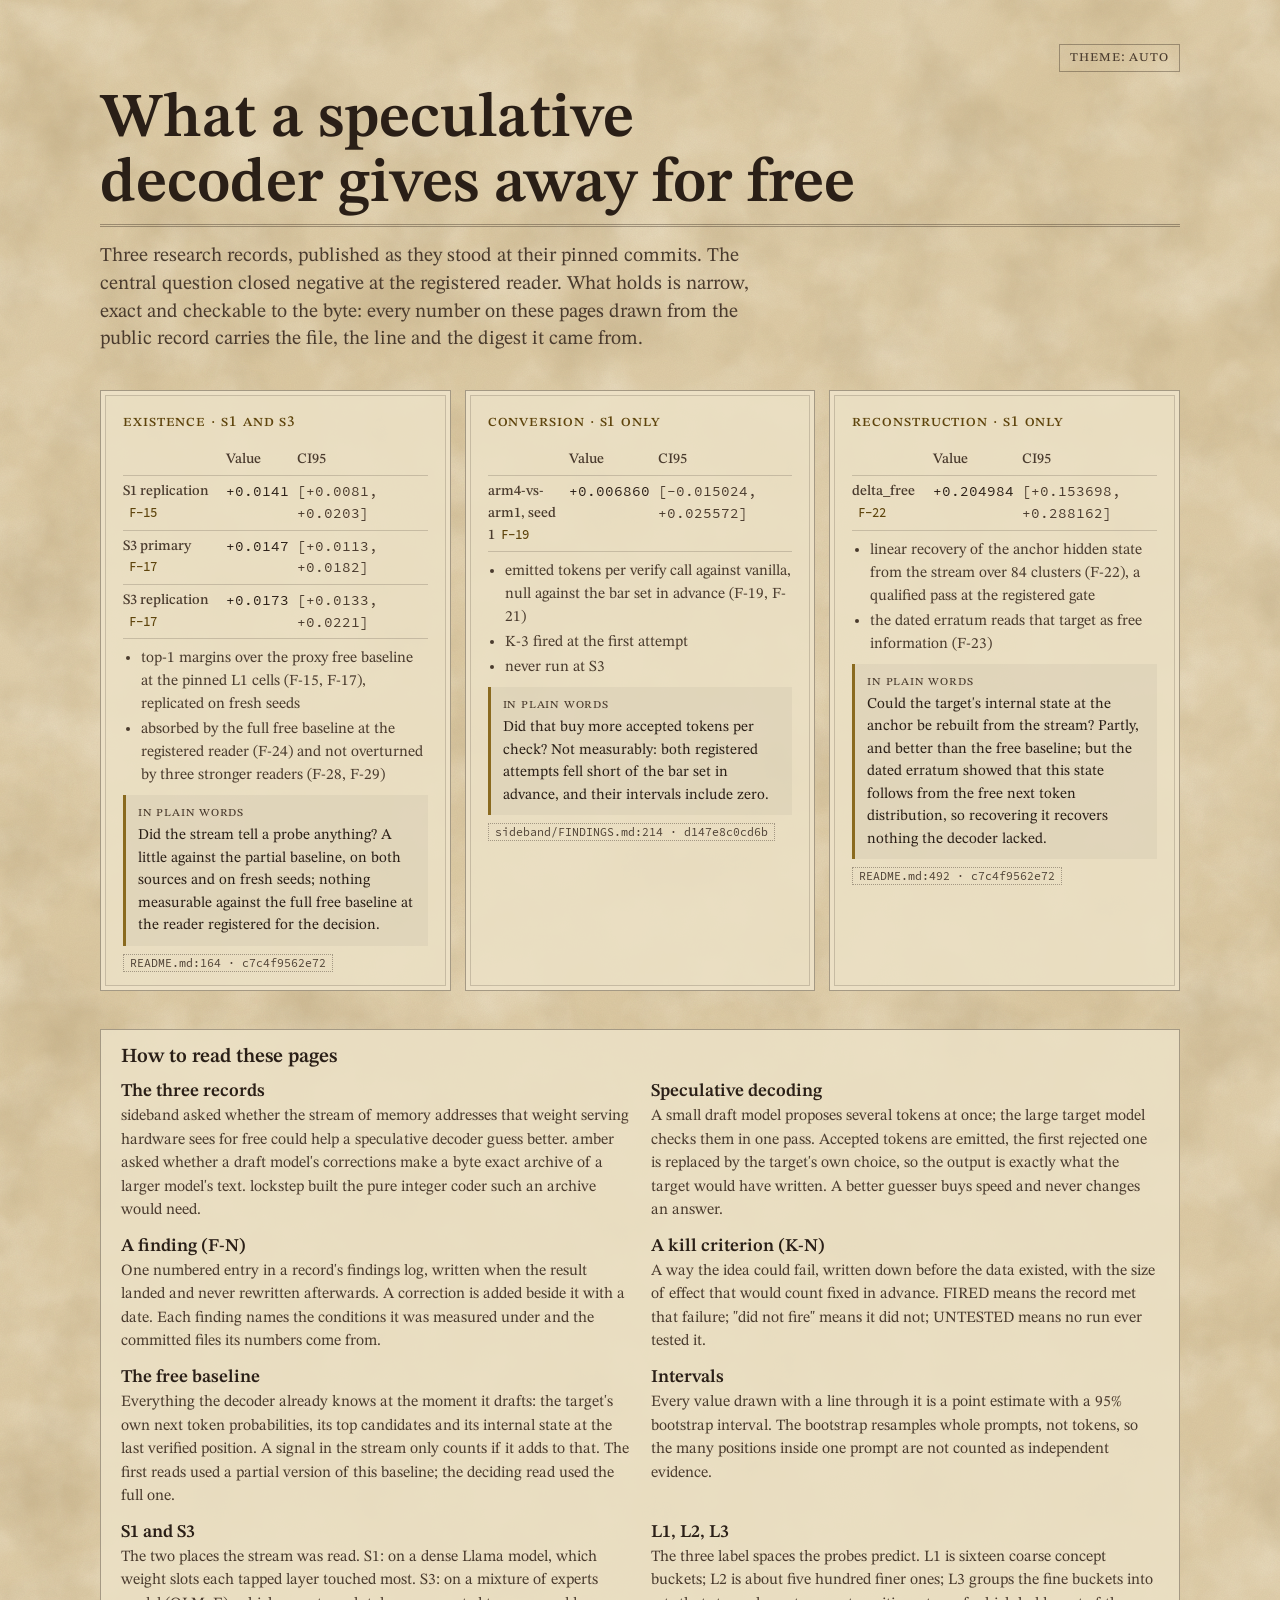
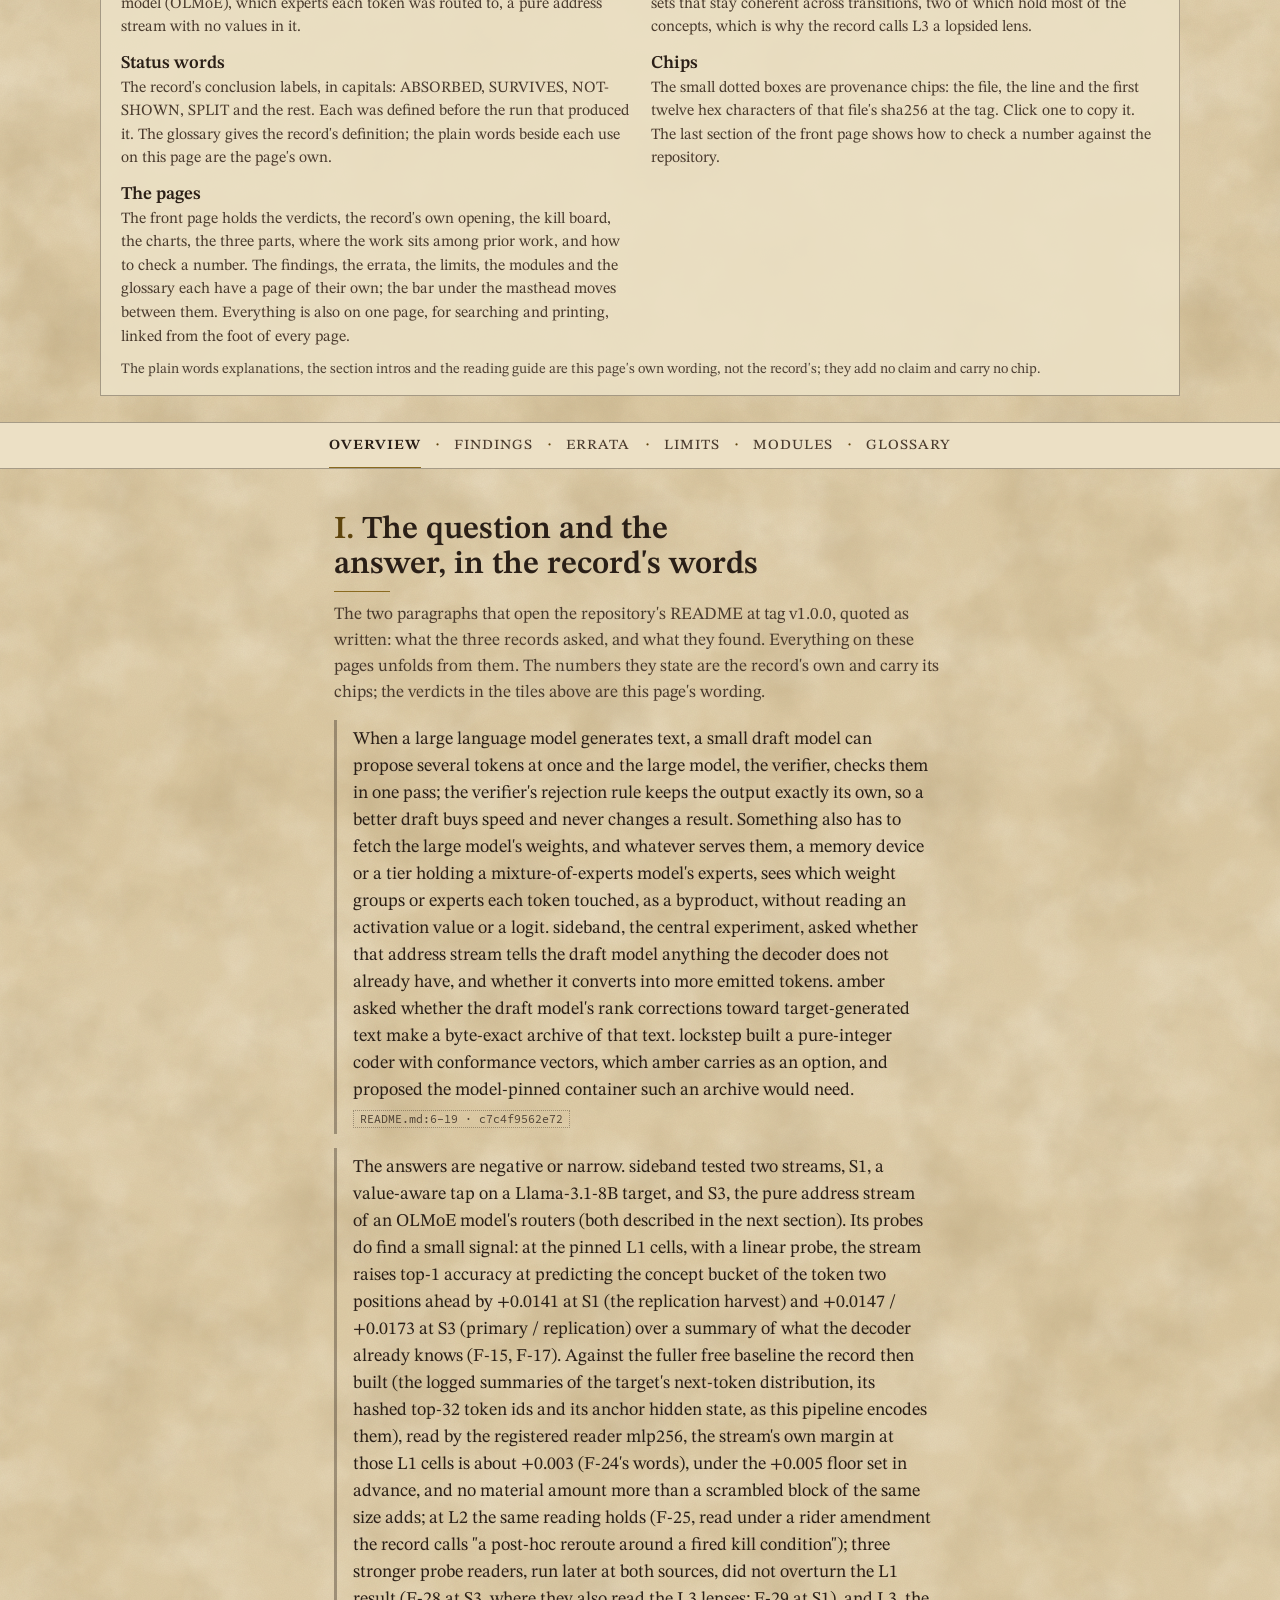
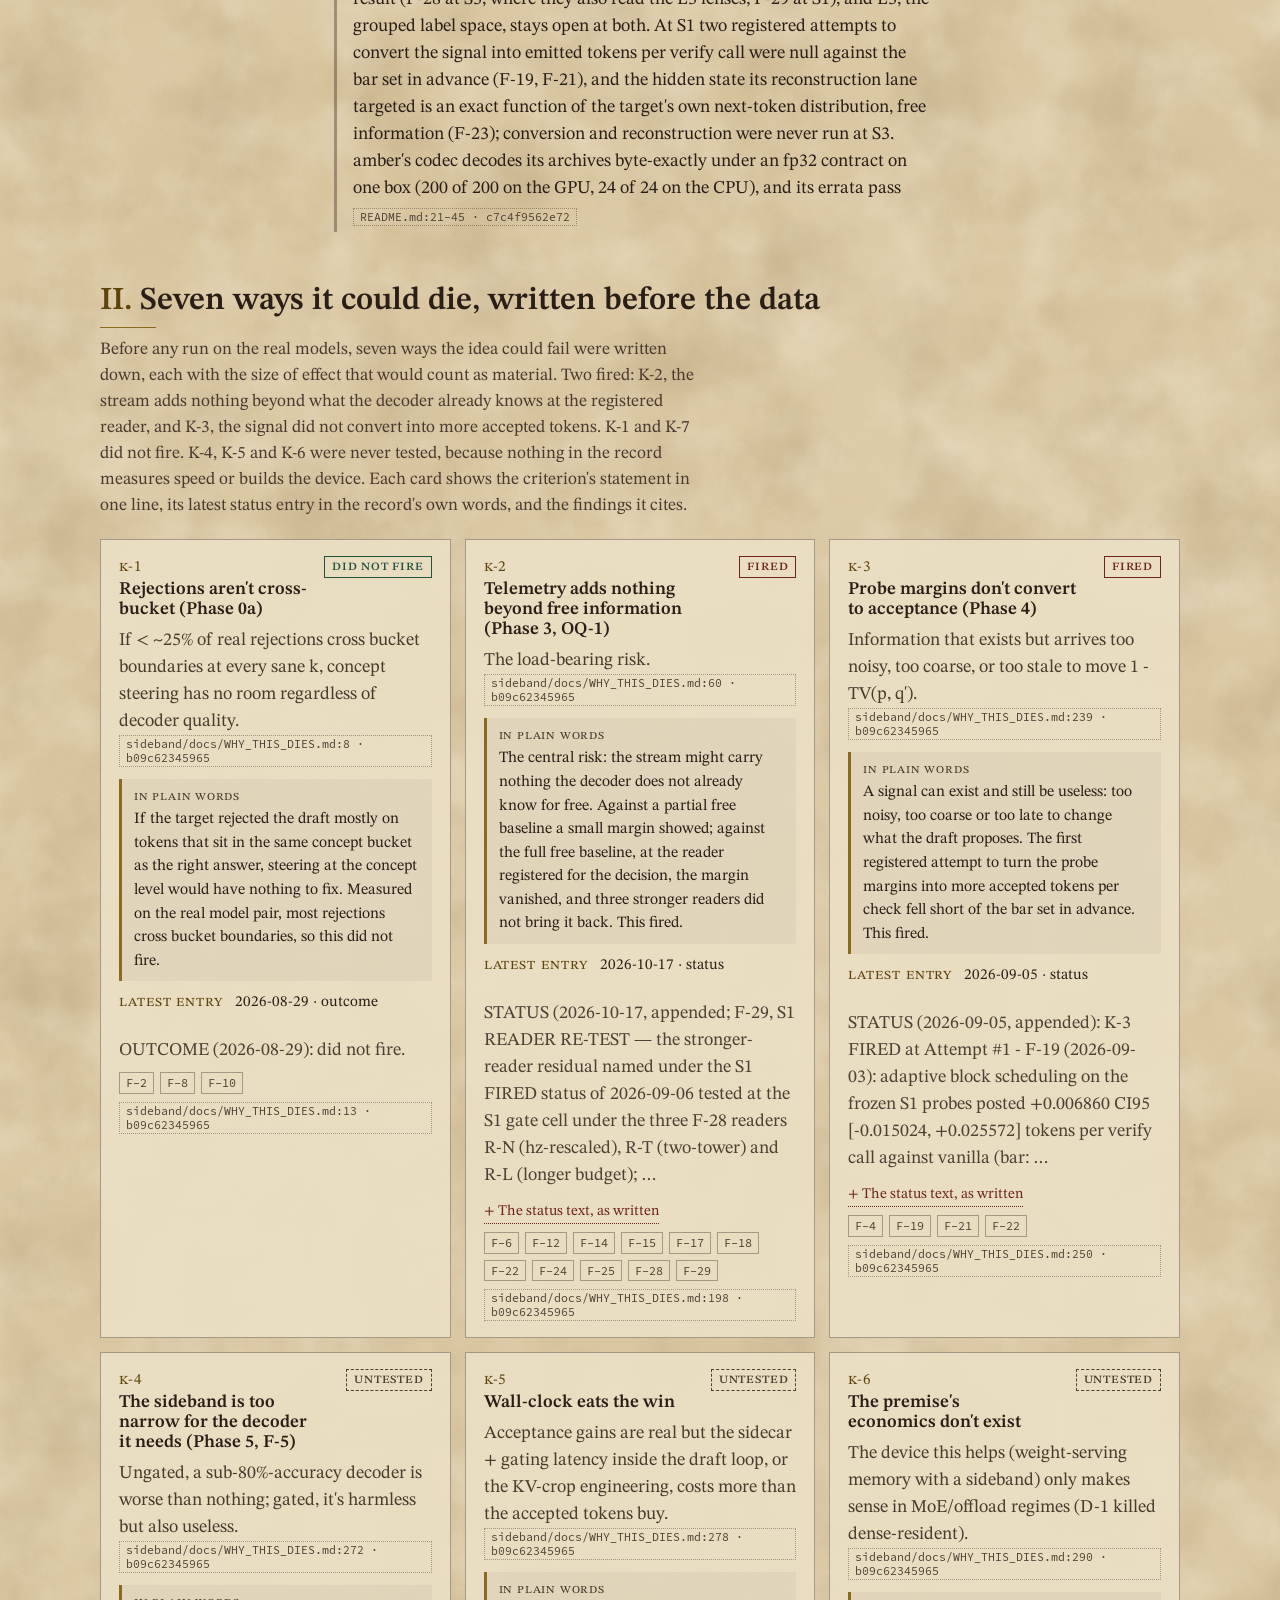
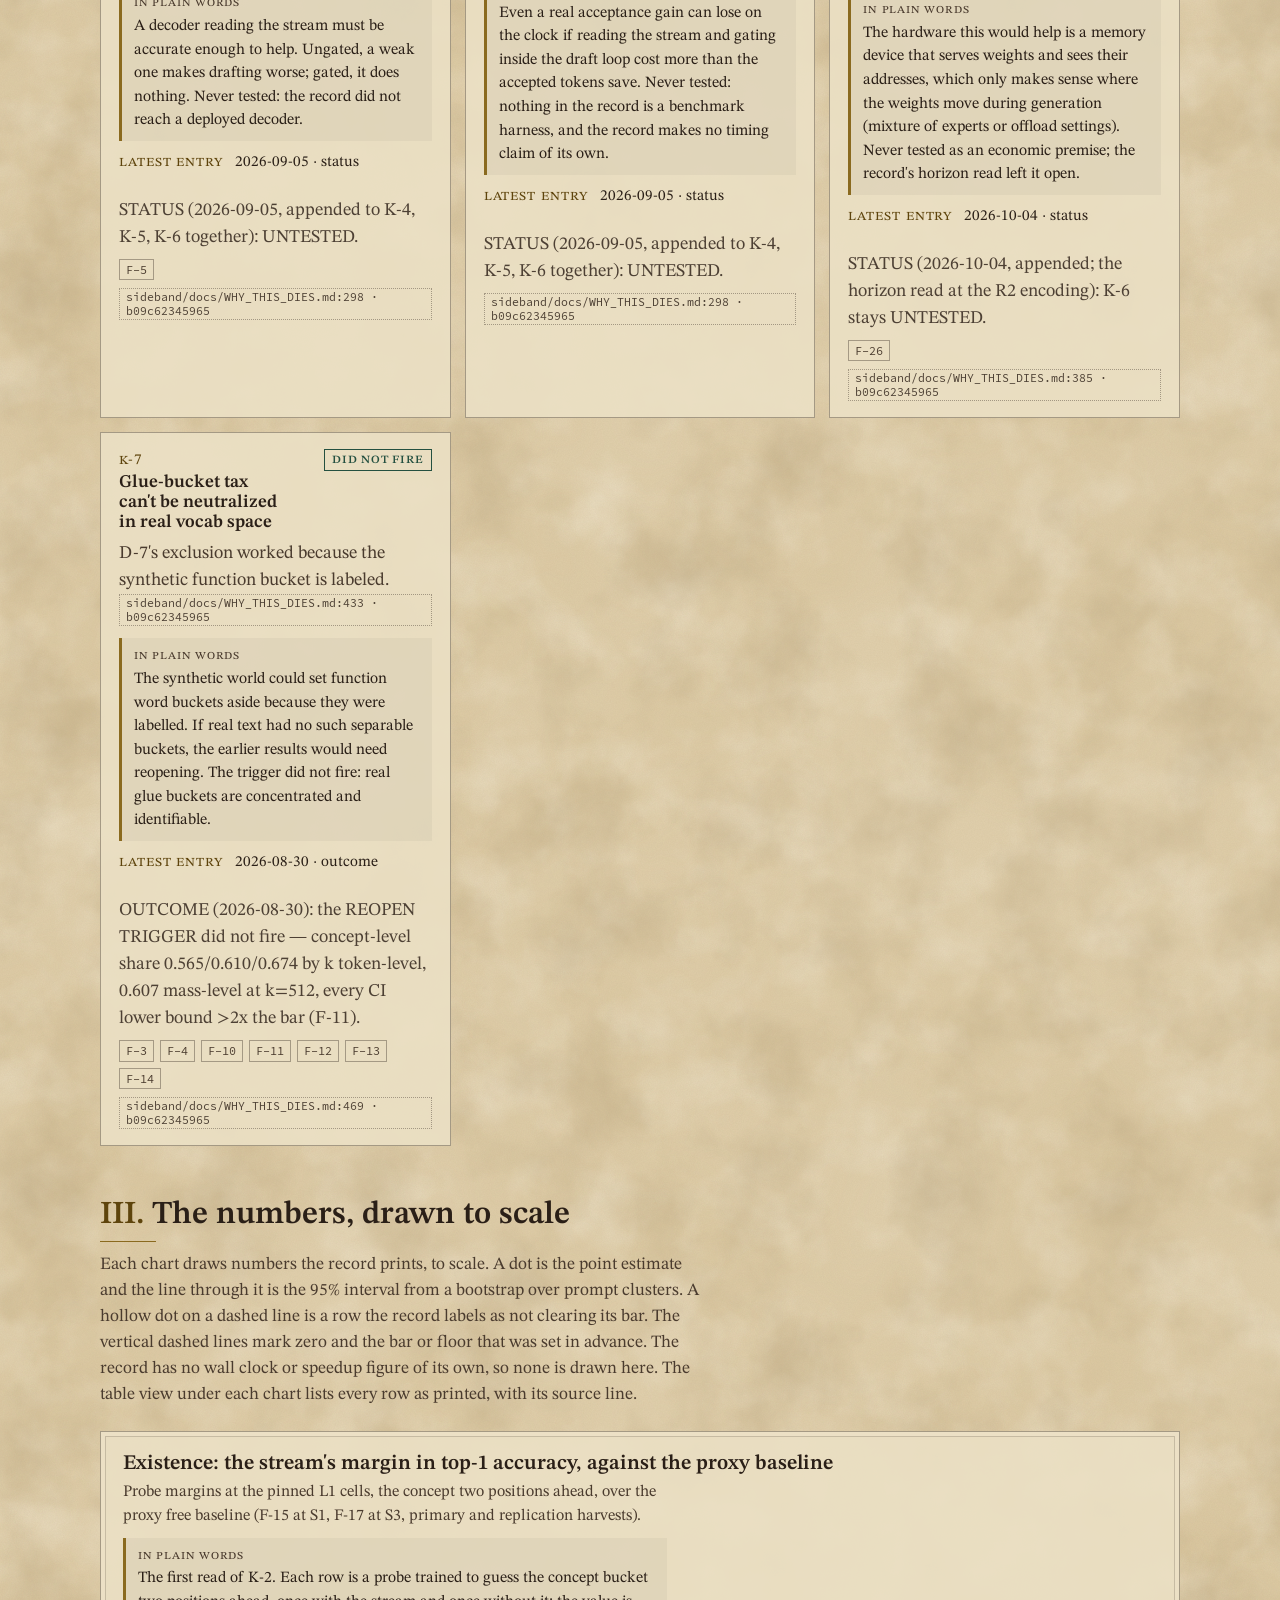
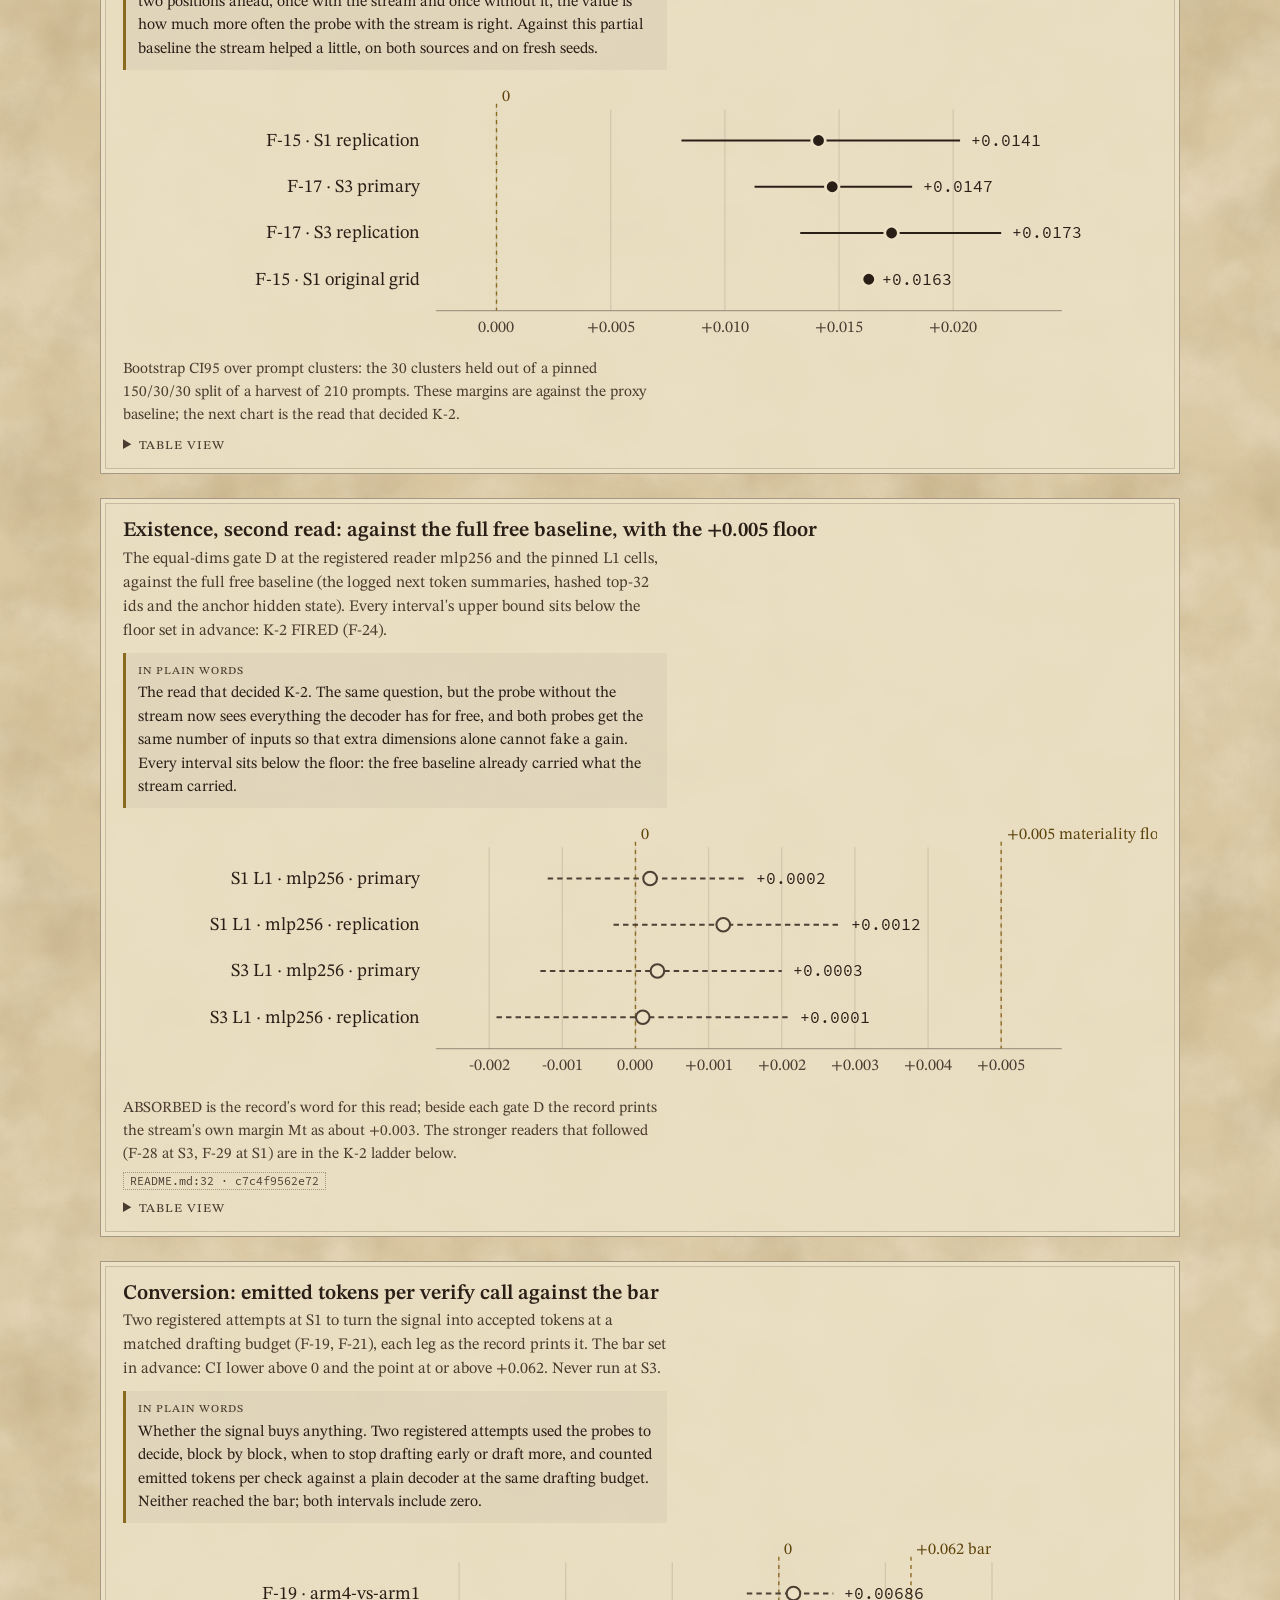
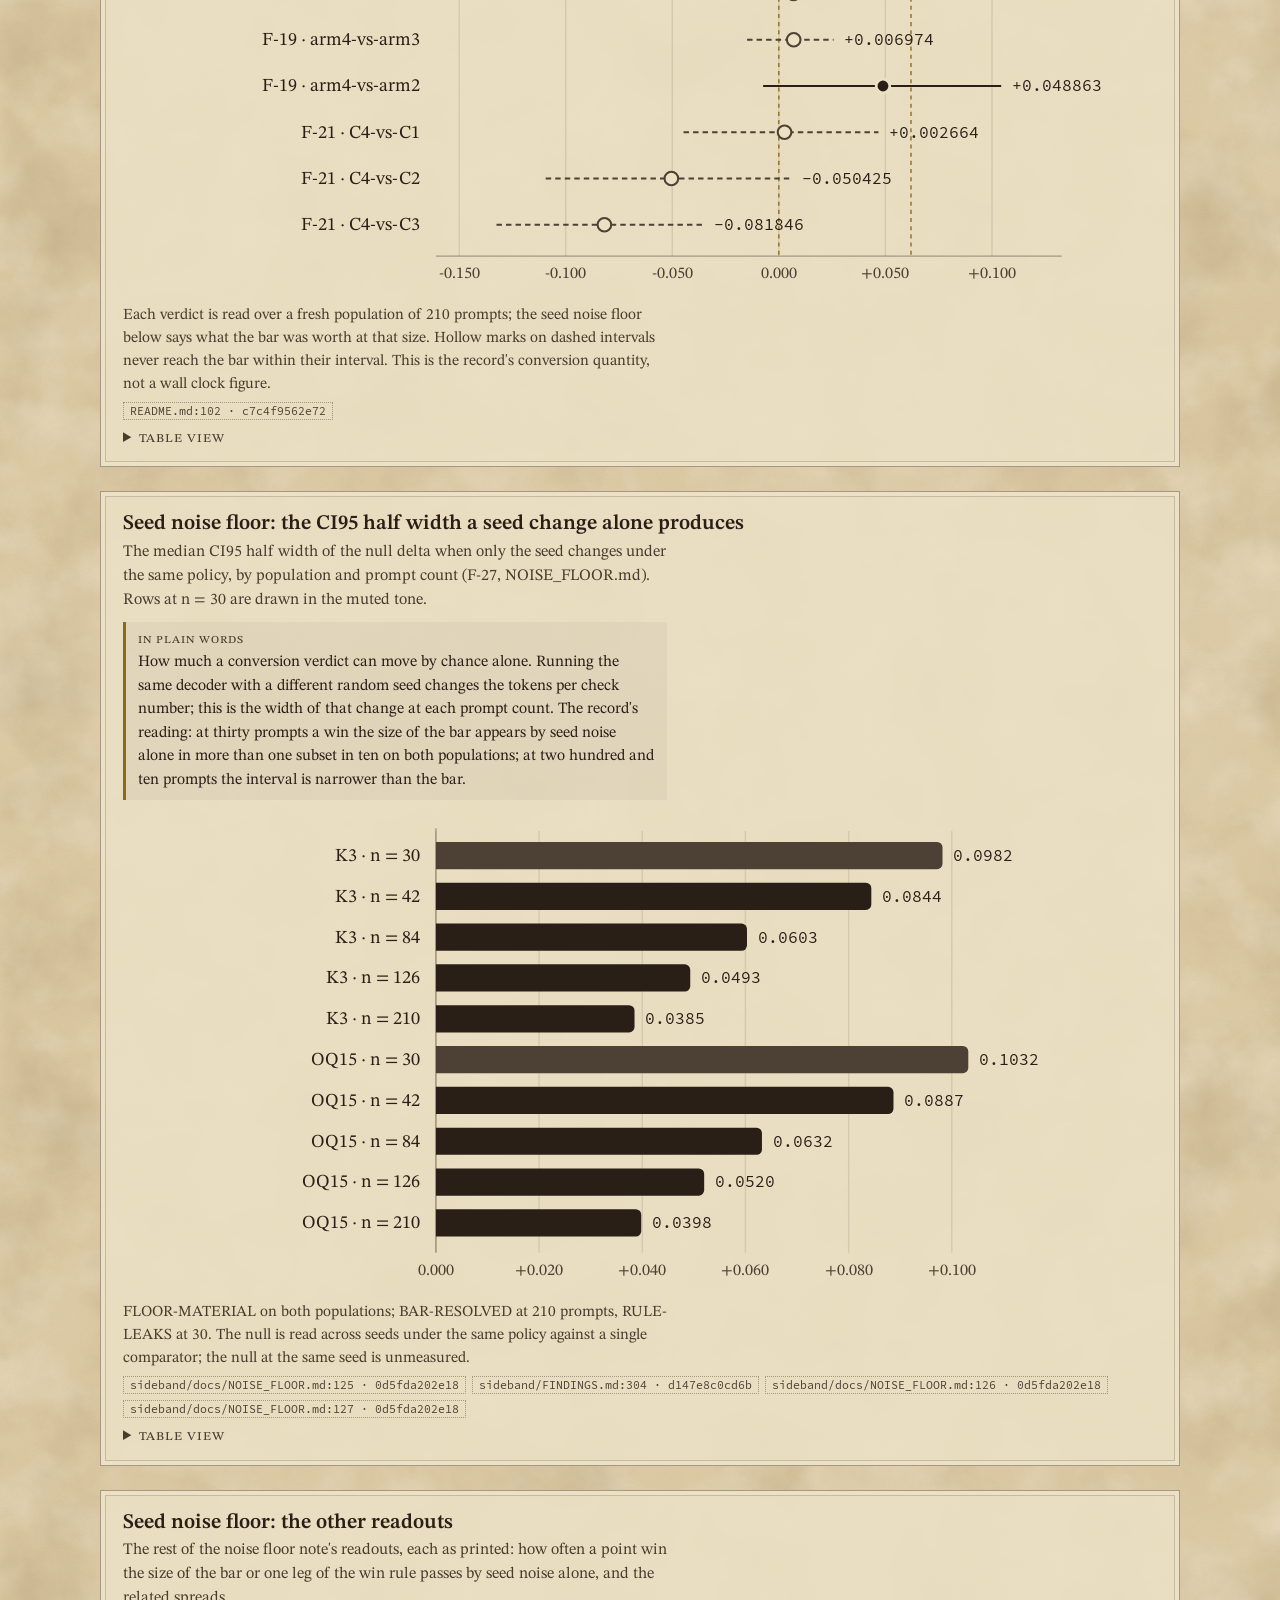
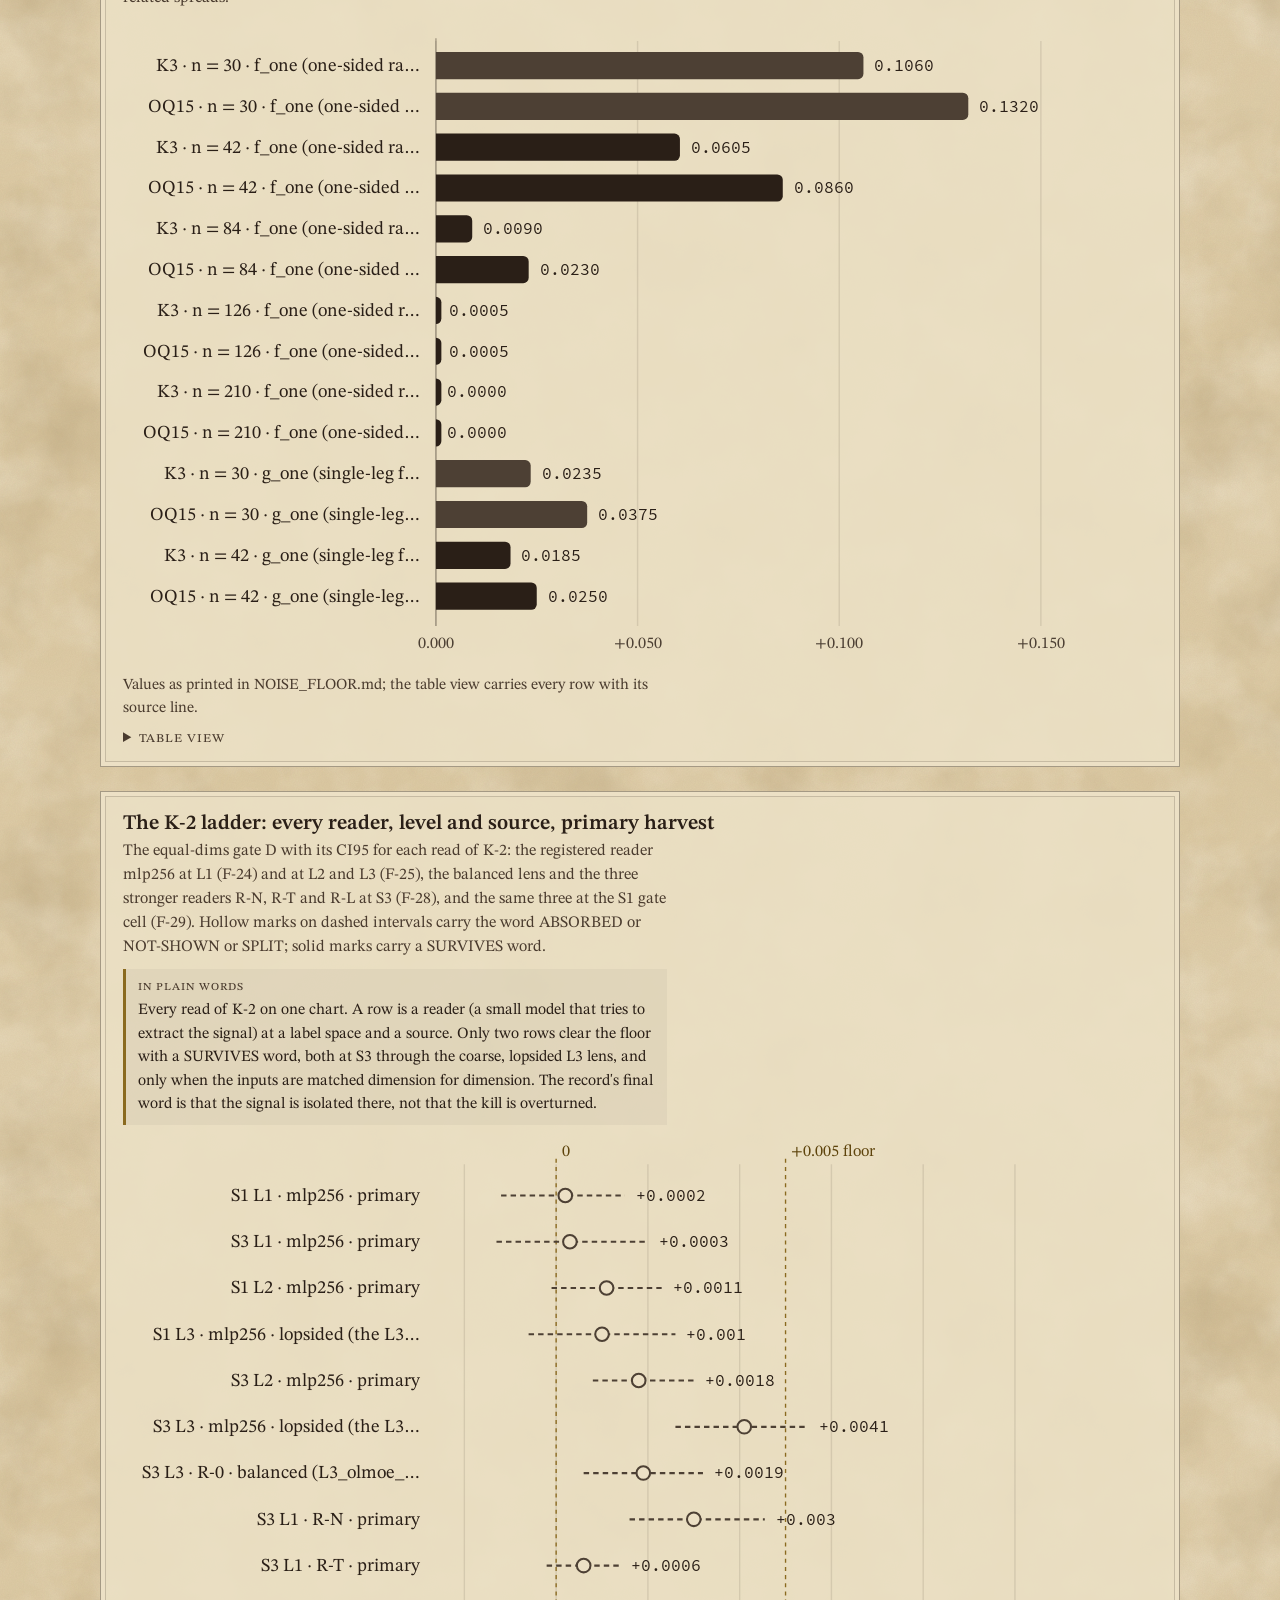
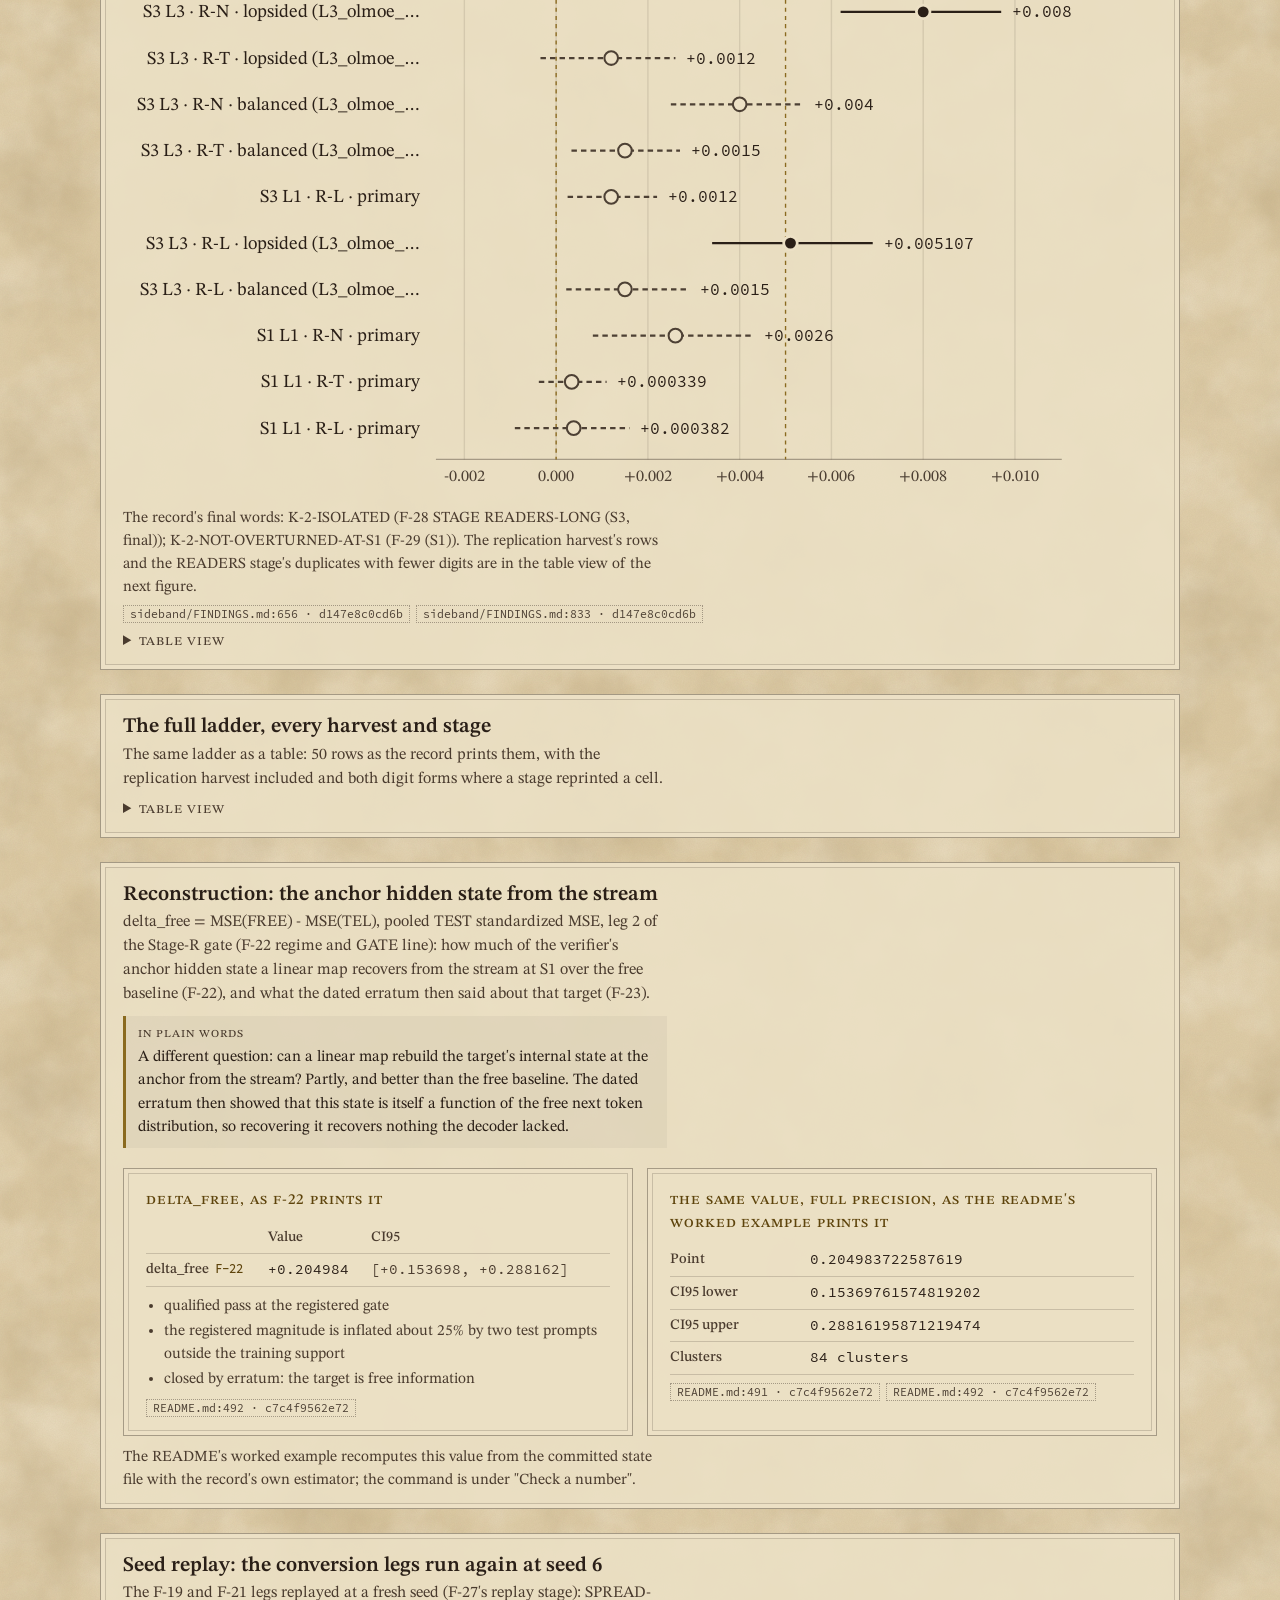
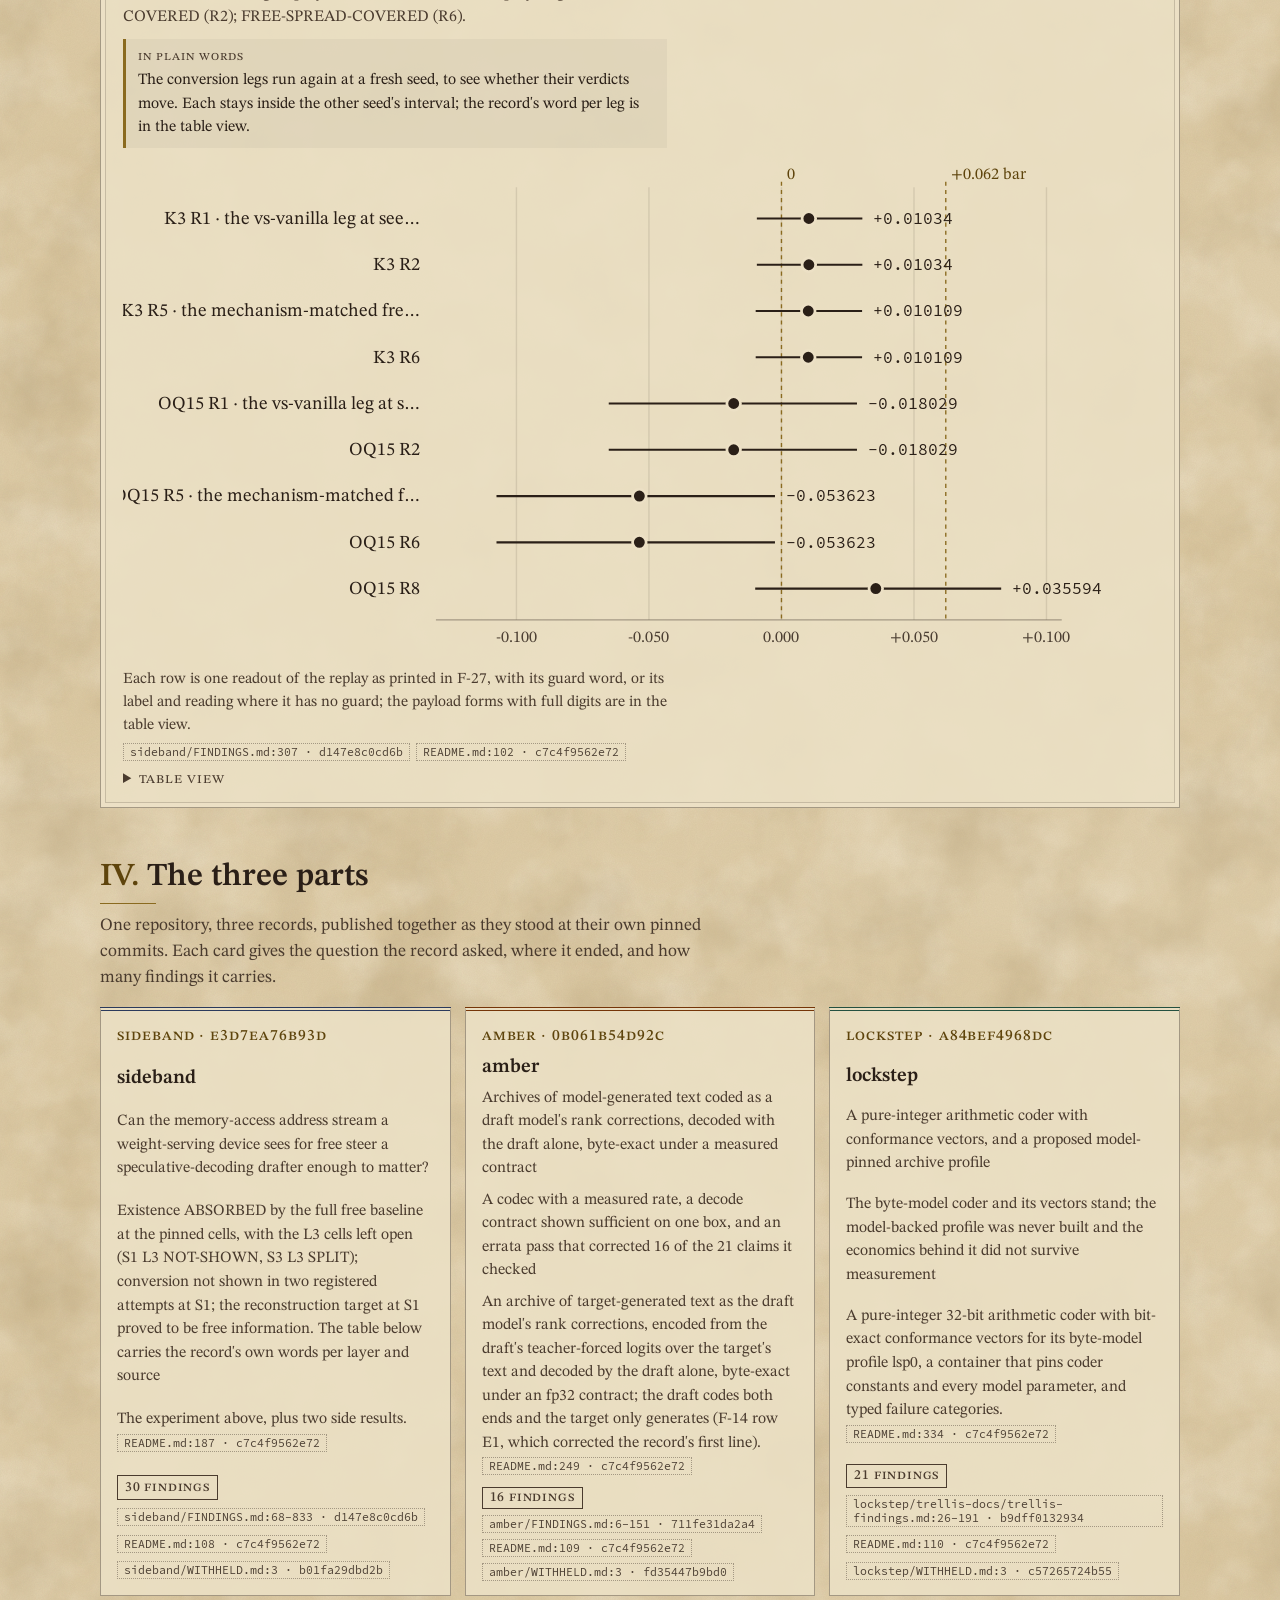
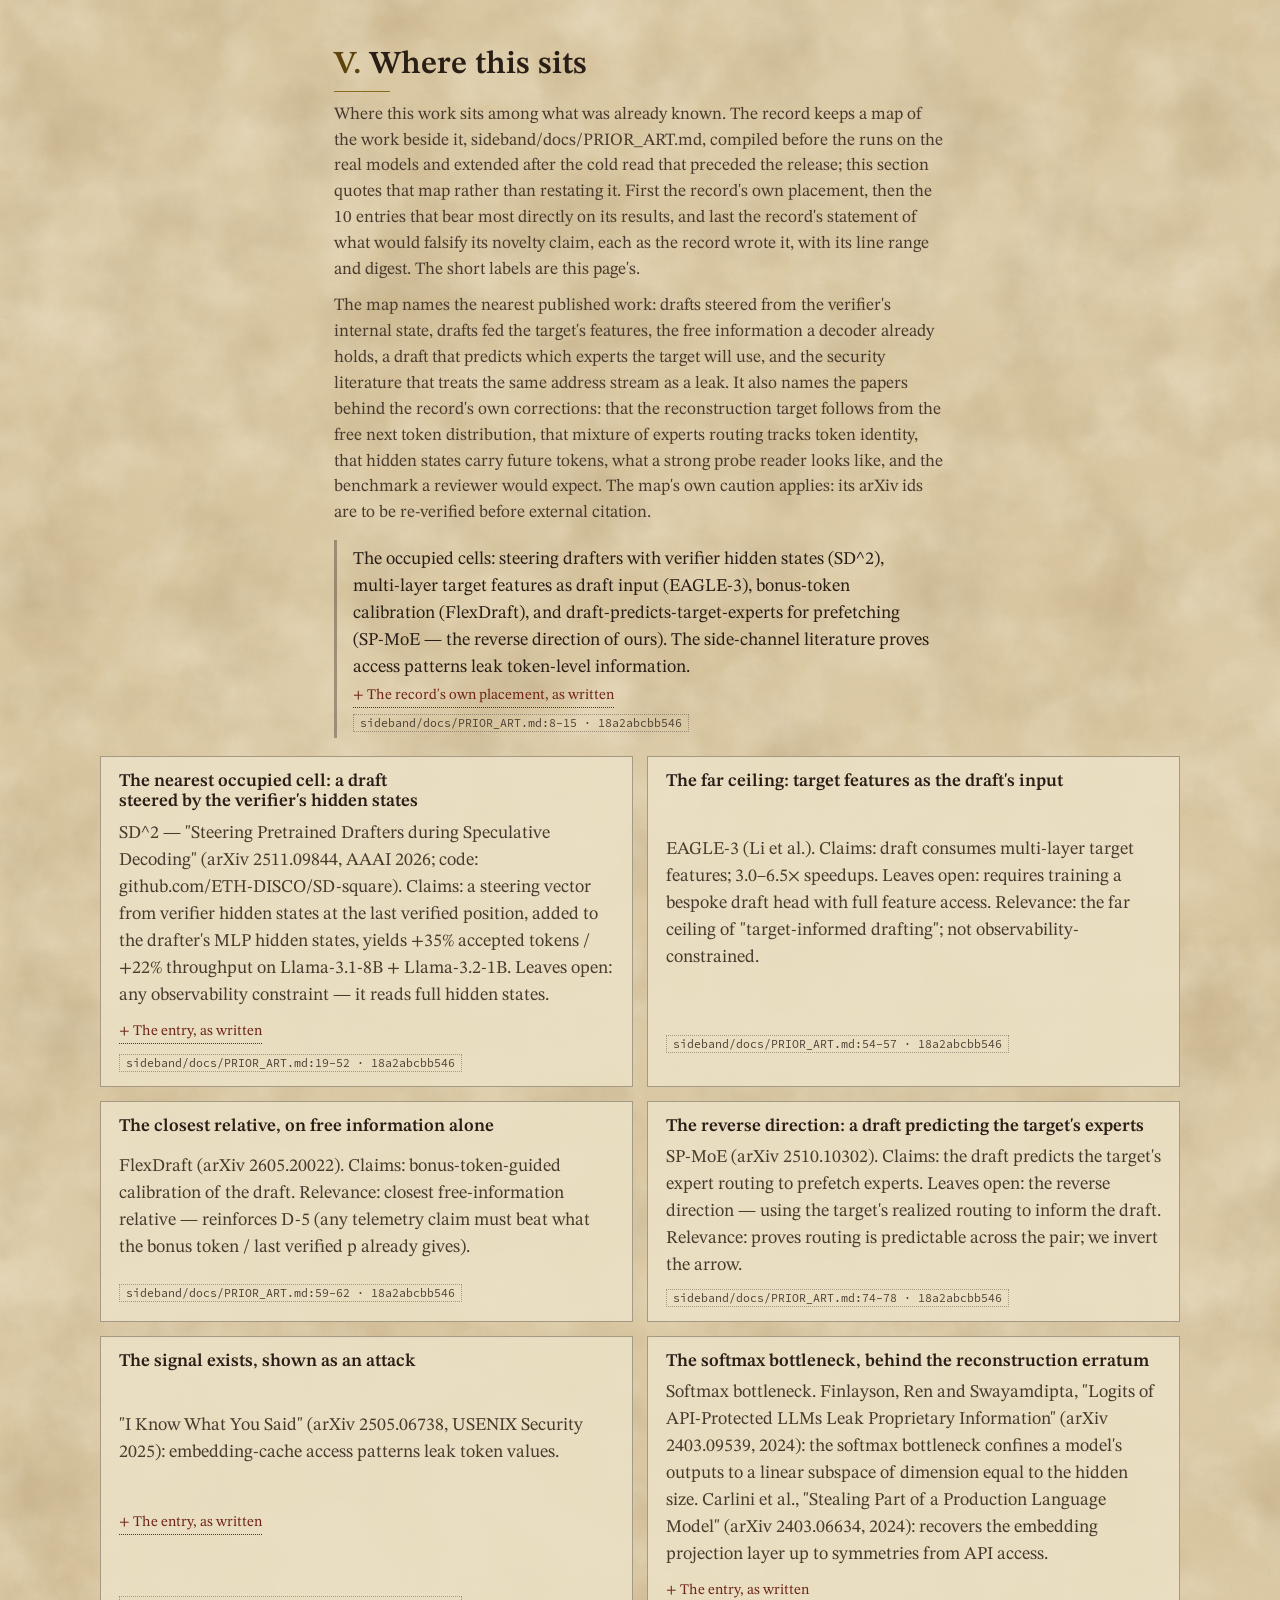
==== docs/index.html @ 486eff55 "Publish the findings site of specdec-sidechannels v1.0.0 The built pages of the findings site, serve" ====
<!doctype html>
<html lang="en">
<head>
<meta charset="utf-8">
<meta name="viewport" content="width=device-width, initial-scale=1, viewport-fit=cover">
<title>specdec-findings: What a speculative decoder gives away for free</title>
<meta name="description" content="The findings of specdec-sidechannels v1.0.0, three research records on what a speculative decoding system gives away for free, with every number traced to its file, line and digest.">
<link rel="canonical" href="https://mike-byrne-ai.github.io/specdec-findings/">
<link rel="icon" href="favicon.svg" type="image/svg+xml">
<meta name="theme-color" media="(prefers-color-scheme: light)" content="#e0cfac">
<meta name="theme-color" media="(prefers-color-scheme: dark)" content="#1a1511">
<meta property="og:type" content="website">
<meta property="og:site_name" content="specdec-findings">
<meta property="og:title" content="specdec-findings: What a speculative decoder gives away for free">
<meta property="og:description" content="The findings of specdec-sidechannels v1.0.0, three research records on what a speculative decoding system gives away for free, with every number traced to its file, line and digest.">
<meta property="og:url" content="https://mike-byrne-ai.github.io/specdec-findings/">
<meta property="og:image" content="https://mike-byrne-ai.github.io/specdec-findings/card.png">
<meta property="og:image:width" content="1200">
<meta property="og:image:height" content="630">
<meta property="og:image:alt" content="A parchment coloured card: specdec-findings, what a speculative decoder gives away for free; three research records, published as they stood at their pinned commits.">
<meta name="twitter:card" content="summary_large_image">
<meta name="twitter:title" content="specdec-findings: What a speculative decoder gives away for free">
<meta name="twitter:description" content="The findings of specdec-sidechannels v1.0.0, three research records on what a speculative decoding system gives away for free, with every number traced to its file, line and digest.">
<meta name="twitter:image" content="https://mike-byrne-ai.github.io/specdec-findings/card.png">
<link rel="preload" href="fonts/STIXTwoText[wght].woff2" as="font" type="font/woff2" crossorigin>
<link rel="stylesheet" href="style.css">
<script src="site.js"></script>
</head>
<body data-commit="447815f34ce6ca8042284a42ecdd5bdb1cd05977" data-page="index.html">
<a class="skip-link" href="#main">Skip to content</a>
<header class="masthead wide" id="top">
  <div class="topbar"><button class="theme-toggle" id="theme-toggle" type="button" hidden>Theme: auto</button></div>
  <h1>What a speculative decoder gives away for free</h1>
  <p class="lede col" style="margin-inline:0">Three research records, published as they stood at their pinned commits. The central question closed negative at the registered reader. What holds is narrow, exact and checkable to the byte: every number on these pages drawn from the public record carries the file, the line and the digest it came from.</p>
  <div class="tiles" id="verdicts"><div class="tile"><div class="label">Existence · S1 and S3</div><table class="vals"><thead><tr><th></th><th>Value</th><th>CI95</th></tr></thead><tbody><tr><th scope="row">S1 replication<span class="fid">F-15</span></th><td class="num">+0.0141</td><td class="num ci">[+0.0081, +0.0203]</td></tr><tr><th scope="row">S3 primary<span class="fid">F-17</span></th><td class="num">+0.0147</td><td class="num ci">[+0.0113, +0.0182]</td></tr><tr><th scope="row">S3 replication<span class="fid">F-17</span></th><td class="num">+0.0173</td><td class="num ci">[+0.0133, +0.0221]</td></tr></tbody></table><ul class="words"><li>top-1 margins over the proxy free baseline at the pinned L1 cells (F-15, F-17), replicated on fresh seeds</li><li>absorbed by the full free baseline at the registered reader (F-24) and not overturned by three stronger readers (F-28, F-29)</li></ul><div class="plain"><span class="plain-label">In plain words</span>Did the stream tell a probe anything? A little against the partial baseline, on both sources and on fresh seeds; nothing measurable against the full free baseline at the reader registered for the decision.</div><div class="cites"><button class="prov" type="button">README.md:164 · c7c4f9562e72</button></div></div><div class="tile"><div class="label">Conversion · S1 only</div><table class="vals"><thead><tr><th></th><th>Value</th><th>CI95</th></tr></thead><tbody><tr><th scope="row">arm4-vs-arm1, seed 1<span class="fid">F-19</span></th><td class="num">+0.006860</td><td class="num ci">[-0.015024, +0.025572]</td></tr></tbody></table><ul class="words"><li>emitted tokens per verify call against vanilla, null against the bar set in advance (F-19, F-21)</li><li>K-3 fired at the first attempt</li><li>never run at S3</li></ul><div class="plain"><span class="plain-label">In plain words</span>Did that buy more accepted tokens per check? Not measurably: both registered attempts fell short of the bar set in advance, and their intervals include zero.</div><div class="cites"><button class="prov" type="button">sideband/FINDINGS.md:214 · d147e8c0cd6b</button></div></div><div class="tile"><div class="label">Reconstruction · S1 only</div><table class="vals"><thead><tr><th></th><th>Value</th><th>CI95</th></tr></thead><tbody><tr><th scope="row">delta_free<span class="fid">F-22</span></th><td class="num">+0.204984</td><td class="num ci">[+0.153698, +0.288162]</td></tr></tbody></table><ul class="words"><li>linear recovery of the anchor hidden state from the stream over 84 clusters (F-22), a qualified pass at the registered gate</li><li>the dated erratum reads that target as free information (F-23)</li></ul><div class="plain"><span class="plain-label">In plain words</span>Could the target&#x27;s internal state at the anchor be rebuilt from the stream? Partly, and better than the free baseline; but the dated erratum showed that this state follows from the free next token distribution, so recovering it recovers nothing the decoder lacked.</div><div class="cites"><button class="prov" type="button">README.md:492 · c7c4f9562e72</button></div></div></div>
  <div class="guide" id="guide"><h2>How to read these pages</h2><dl><div><dt>The three records</dt><dd>sideband asked whether the stream of memory addresses that weight serving hardware sees for free could help a speculative decoder guess better. amber asked whether a draft model&#x27;s corrections make a byte exact archive of a larger model&#x27;s text. lockstep built the pure integer coder such an archive would need.</dd></div><div><dt>Speculative decoding</dt><dd>A small draft model proposes several tokens at once; the large target model checks them in one pass. Accepted tokens are emitted, the first rejected one is replaced by the target&#x27;s own choice, so the output is exactly what the target would have written. A better guesser buys speed and never changes an answer.</dd></div><div><dt>A finding (F-N)</dt><dd>One numbered entry in a record&#x27;s findings log, written when the result landed and never rewritten afterwards. A correction is added beside it with a date. Each finding names the conditions it was measured under and the committed files its numbers come from.</dd></div><div><dt>A kill criterion (K-N)</dt><dd>A way the idea could fail, written down before the data existed, with the size of effect that would count fixed in advance. FIRED means the record met that failure; &quot;did not fire&quot; means it did not; UNTESTED means no run ever tested it.</dd></div><div><dt>The free baseline</dt><dd>Everything the decoder already knows at the moment it drafts: the target&#x27;s own next token probabilities, its top candidates and its internal state at the last verified position. A signal in the stream only counts if it adds to that. The first reads used a partial version of this baseline; the deciding read used the full one.</dd></div><div><dt>Intervals</dt><dd>Every value drawn with a line through it is a point estimate with a 95% bootstrap interval. The bootstrap resamples whole prompts, not tokens, so the many positions inside one prompt are not counted as independent evidence.</dd></div><div><dt>S1 and S3</dt><dd>The two places the stream was read. S1: on a dense Llama model, which weight slots each tapped layer touched most. S3: on a mixture of experts model (OLMoE), which experts each token was routed to, a pure address stream with no values in it.</dd></div><div><dt>L1, L2, L3</dt><dd>The three label spaces the probes predict. L1 is sixteen coarse concept buckets; L2 is about five hundred finer ones; L3 groups the fine buckets into sets that stay coherent across transitions, two of which hold most of the concepts, which is why the record calls L3 a lopsided lens.</dd></div><div><dt>Status words</dt><dd>The record&#x27;s conclusion labels, in capitals: ABSORBED, SURVIVES, NOT-SHOWN, SPLIT and the rest. Each was defined before the run that produced it. The glossary gives the record&#x27;s definition; the plain words beside each use on this page are the page&#x27;s own.</dd></div><div><dt>Chips</dt><dd>The small dotted boxes are provenance chips: the file, the line and the first twelve hex characters of that file&#x27;s sha256 at the tag. Click one to copy it. The last section of the front page shows how to check a number against the repository.</dd></div><div><dt>The pages</dt><dd>The front page holds the verdicts, the record&#x27;s own opening, the kill board, the charts, the three parts, where the work sits among prior work, and how to check a number. The findings, the errata, the limits, the modules and the glossary each have a page of their own; the bar under the masthead moves between them. Everything is also on one page, for searching and printing, linked from the foot of every page.</dd></div></dl><p class="credit">The plain words explanations, the section intros and the reading guide are this page&#x27;s own wording, not the record&#x27;s; they add no claim and carry no chip.</p></div>
</header>

<nav class="rail" aria-label="Pages">
  <ul><li><a href="index.html" aria-current="page">Overview</a></li><li><a href="findings.html">Findings</a></li><li><a href="errata.html">Errata</a></li><li><a href="limits.html">Limits</a></li><li><a href="modules.html">Modules</a></li><li><a href="glossary.html">Glossary</a></li></ul>
</nav>

<main id="main" tabindex="-1">
<section id="abstract"><div class="col">
<h2>The question and the answer, in the record's words</h2>
<p class="intro">The two paragraphs that open the repository&#x27;s README at tag v1.0.0, quoted as written: what the three records asked, and what they found. Everything on these pages unfolds from them. The numbers they state are the record&#x27;s own and carry its chips; the verdicts in the tiles above are this page&#x27;s wording.</p>
<div class="quote"><p>When a large language model generates text, a small draft model can propose several tokens at once and the large model, the verifier, checks them in one pass; the verifier&#x27;s rejection rule keeps the output exactly its own, so a better draft buys speed and never changes a result. Something also has to fetch the large model&#x27;s weights, and whatever serves them, a memory device or a tier holding a mixture-of-experts model&#x27;s experts, sees which weight groups or experts each token touched, as a byproduct, without reading an activation value or a logit. sideband, the central experiment, asked whether that address stream tells the draft model anything the decoder does not already have, and whether it converts into more emitted tokens. amber asked whether the draft model&#x27;s rank corrections toward target-generated text make a byte-exact archive of that text. lockstep built a pure-integer coder with conformance vectors, which amber carries as an option, and proposed the model-pinned container such an archive would need.</p><div class="cites"><button class="prov" type="button">README.md:6–19 · c7c4f9562e72</button></div></div>
<div class="quote"><p>The answers are negative or narrow. sideband tested two streams, S1, a value-aware tap on a Llama-3.1-8B target, and S3, the pure address stream of an OLMoE model&#x27;s routers (both described in the next section). Its probes do find a small signal: at the pinned L1 cells, with a linear probe, the stream raises top-1 accuracy at predicting the concept bucket of the token two positions ahead by +0.0141 at S1 (the replication harvest) and +0.0147 / +0.0173 at S3 (primary / replication) over a summary of what the decoder already knows (F-15, F-17). Against the fuller free baseline the record then built (the logged summaries of the target&#x27;s next-token distribution, its hashed top-32 token ids and its anchor hidden state, as this pipeline encodes them), read by the registered reader mlp256, the stream&#x27;s own margin at those L1 cells is about +0.003 (F-24&#x27;s words), under the +0.005 floor set in advance, and no material amount more than a scrambled block of the same size adds; at L2 the same reading holds (F-25, read under a rider amendment the record calls &quot;a post-hoc reroute around a fired kill condition&quot;); three stronger probe readers, run later at both sources, did not overturn the L1 result (F-28 at S3, where they also read the L3 lenses; F-29 at S1), and L3, the grouped label space, stays open at both. At S1 two registered attempts to convert the signal into emitted tokens per verify call were null against the bar set in advance (F-19, F-21), and the hidden state its reconstruction lane targeted is an exact function of the target&#x27;s own next-token distribution, free information (F-23); conversion and reconstruction were never run at S3. amber&#x27;s codec decodes its archives byte-exactly under an fp32 contract on one box (200 of 200 on the GPU, 24 of 24 on the CPU), and its errata pass</p><div class="cites"><button class="prov" type="button">README.md:21–45 · c7c4f9562e72</button></div></div>
</div></section>

<section id="kill"><div class="wide">
<h2>Seven ways it could die, written before the data</h2>
<p class="intro">Before any run on the real models, seven ways the idea could fail were written down, each with the size of effect that would count as material. Two fired: K-2, the stream adds nothing beyond what the decoder already knows at the registered reader, and K-3, the signal did not convert into more accepted tokens. K-1 and K-7 did not fire. K-4, K-5 and K-6 were never tested, because nothing in the record measures speed or builds the device. Each card shows the criterion&#x27;s statement in one line, its latest status entry in the record&#x27;s own words, and the findings it cites.</p>
<div class="kill" id="killboard">
<div class="card" id="K-1"><div class="head"><div><div class="id">K-1</div><h3>Rejections aren&#x27;t cross-bucket (Phase 0a)</h3></div><span class="chip held">did not fire</span></div><p class="ink2">If &lt; ~25% of real rejections cross bucket boundaries at every sane k, concept steering has no room regardless of decoder quality. <button class="prov" type="button">sideband/docs/WHY_THIS_DIES.md:8 · b09c62345965</button></p><div class="plain"><span class="plain-label">In plain words</span>If the target rejected the draft mostly on tokens that sit in the same concept bucket as the right answer, steering at the concept level would have nothing to fix. Measured on the real model pair, most rejections cross bucket boundaries, so this did not fire.</div><dl class="kv"><dt>Latest entry</dt><dd>2026-08-29 · outcome</dd></dl><p class="muted kill-status lead">OUTCOME (2026-08-29): did not fire.</p><div class="cites"><a href="findings.html#F-2">F-2</a> <a href="findings.html#F-8">F-8</a> <a href="findings.html#F-10">F-10</a></div><div class="cites"><button class="prov" type="button">sideband/docs/WHY_THIS_DIES.md:13 · b09c62345965</button></div></div>
<div class="card" id="K-2"><div class="head"><div><div class="id">K-2</div><h3>Telemetry adds nothing beyond free information (Phase 3, OQ-1)</h3></div><span class="chip fired">FIRED</span></div><p class="ink2">The load-bearing risk. <button class="prov" type="button">sideband/docs/WHY_THIS_DIES.md:60 · b09c62345965</button></p><div class="plain"><span class="plain-label">In plain words</span>The central risk: the stream might carry nothing the decoder does not already know for free. Against a partial free baseline a small margin showed; against the full free baseline, at the reader registered for the decision, the margin vanished, and three stronger readers did not bring it back. This fired.</div><dl class="kv"><dt>Latest entry</dt><dd>2026-10-17 · status</dd></dl><p class="muted kill-status lead">STATUS (2026-10-17, appended; F-29, S1 READER RE-TEST — the stronger-reader residual named under the S1 FIRED status of 2026-09-06 tested at the S1 gate cell under the three F-28 readers R-N (hz-rescaled), R-T (two-tower) and R-L (longer budget); …</p><details class="more"><summary>The status text, as written</summary><div class="full"><p>STATUS (2026-10-17, appended; F-29, S1 READER RE-TEST — the stronger-reader residual named under the S1 FIRED status of 2026-09-06 tested at the S1 gate cell under the three F-28 readers R-N (hz-rescaled), R-T (two-tower) and R-L (longer budget); a NEW registration of 2026-10-16, not an amendment of the reader-and-lens block, whose conditional STAGE S1 stays unrun; the word pinned before any cell trained): S1: K-2-NOT-OVERTURNED-AT-S1 (under readers R-N, R-T and R-L at S1; one more family of readers, not K-2&#x27;s universal): no reader overturned the registered reader&#x27;s S1 label under the hz-rescaled, two-tower and longer-budget readers: R-N (hz-rescaled) ABSORBED (D +0.0026 [+0.0008, +0.0043] / +0.0022 [+0.000497, +0.0039]); R-T (two-tower) ABSORBED (D +0.000339 [-0.000377, +0.0011] / +0.0011 [+0.000363, +0.0019]); R-L (longer budget) ABSORBED (D +0.000382 [-0.0009, +0.0016] / -0.000044 [-0.0014, +0.0013]); the stronger-reader residual at S1 L1 is narrowed at the ABSORBED readers (R-N (hz-rescaled), R-T (two-tower), R-L (longer budget)) to readers outside these families and is NOT narrowed at the NOT-SHOWN readers (none); the kill of 2026-09-06 stands as a statement about the registered reader, now with three more readers beside it; the S3 word K-2-ISOLATED (final) does not move.</p></div></details><div class="cites"><a href="findings.html#F-6">F-6</a> <a href="findings.html#F-12">F-12</a> <a href="findings.html#F-14">F-14</a> <a href="findings.html#F-15">F-15</a> <a href="findings.html#F-17">F-17</a> <a href="findings.html#F-18">F-18</a> <a href="findings.html#F-22">F-22</a> <a href="findings.html#F-24">F-24</a> <a href="findings.html#F-25">F-25</a> <a href="findings.html#F-28">F-28</a> <a href="findings.html#F-29">F-29</a></div><div class="cites"><button class="prov" type="button">sideband/docs/WHY_THIS_DIES.md:198 · b09c62345965</button></div></div>
<div class="card" id="K-3"><div class="head"><div><div class="id">K-3</div><h3>Probe margins don&#x27;t convert to acceptance (Phase 4)</h3></div><span class="chip fired">FIRED</span></div><p class="ink2">Information that exists but arrives too noisy, too coarse, or too stale to move 1 - TV(p, q&#x27;). <button class="prov" type="button">sideband/docs/WHY_THIS_DIES.md:239 · b09c62345965</button></p><div class="plain"><span class="plain-label">In plain words</span>A signal can exist and still be useless: too noisy, too coarse or too late to change what the draft proposes. The first registered attempt to turn the probe margins into more accepted tokens per check fell short of the bar set in advance. This fired.</div><dl class="kv"><dt>Latest entry</dt><dd>2026-09-05 · status</dd></dl><p class="muted kill-status lead">STATUS (2026-09-05, appended): K-3 FIRED at Attempt #1 - F-19 (2026-09-03): adaptive block scheduling on the frozen S1 probes posted +0.006860 CI95 [-0.015024, +0.025572] tokens per verify call against vanilla (bar: …</p><details class="more"><summary>The status text, as written</summary><div class="full"><p>STATUS (2026-09-05, appended): K-3 FIRED at Attempt #1 - F-19 (2026-09-03): adaptive block scheduling on the frozen S1 probes posted +0.006860 CI95 [-0.015024, +0.025572] tokens per verify call against vanilla (bar: CI lower &gt; 0 AND point &gt;= +0.062), the pairwise budget guard breached twice by mechanism.</p></div></details><div class="cites"><a href="findings.html#F-4">F-4</a> <a href="findings.html#F-19">F-19</a> <a href="findings.html#F-21">F-21</a> <a href="findings.html#F-22">F-22</a></div><div class="cites"><button class="prov" type="button">sideband/docs/WHY_THIS_DIES.md:250 · b09c62345965</button></div></div>
<div class="card" id="K-4"><div class="head"><div><div class="id">K-4</div><h3>The sideband is too narrow for the decoder it needs (Phase 5, F-5)</h3></div><span class="chip untested">UNTESTED</span></div><p class="ink2">Ungated, a sub-80%-accuracy decoder is worse than nothing; gated, it&#x27;s harmless but also useless. <button class="prov" type="button">sideband/docs/WHY_THIS_DIES.md:272 · b09c62345965</button></p><div class="plain"><span class="plain-label">In plain words</span>A decoder reading the stream must be accurate enough to help. Ungated, a weak one makes drafting worse; gated, it does nothing. Never tested: the record did not reach a deployed decoder.</div><dl class="kv"><dt>Latest entry</dt><dd>2026-09-05 · status</dd></dl><p class="muted kill-status lead">STATUS (2026-09-05, appended to K-4, K-5, K-6 together): UNTESTED.</p><div class="cites"><a href="findings.html#F-5">F-5</a></div><div class="cites"><button class="prov" type="button">sideband/docs/WHY_THIS_DIES.md:298 · b09c62345965</button></div></div>
<div class="card" id="K-5"><div class="head"><div><div class="id">K-5</div><h3>Wall-clock eats the win</h3></div><span class="chip untested">UNTESTED</span></div><p class="ink2">Acceptance gains are real but the sidecar + gating latency inside the draft loop, or the KV-crop engineering, costs more than the accepted tokens buy. <button class="prov" type="button">sideband/docs/WHY_THIS_DIES.md:278 · b09c62345965</button></p><div class="plain"><span class="plain-label">In plain words</span>Even a real acceptance gain can lose on the clock if reading the stream and gating inside the draft loop cost more than the accepted tokens save. Never tested: nothing in the record is a benchmark harness, and the record makes no timing claim of its own.</div><dl class="kv"><dt>Latest entry</dt><dd>2026-09-05 · status</dd></dl><p class="muted kill-status lead">STATUS (2026-09-05, appended to K-4, K-5, K-6 together): UNTESTED.</p><div class="cites"><button class="prov" type="button">sideband/docs/WHY_THIS_DIES.md:298 · b09c62345965</button></div></div>
<div class="card" id="K-6"><div class="head"><div><div class="id">K-6</div><h3>The premise&#x27;s economics don&#x27;t exist</h3></div><span class="chip untested">UNTESTED</span></div><p class="ink2">The device this helps (weight-serving memory with a sideband) only makes sense in MoE/offload regimes (D-1 killed dense-resident). <button class="prov" type="button">sideband/docs/WHY_THIS_DIES.md:290 · b09c62345965</button></p><div class="plain"><span class="plain-label">In plain words</span>The hardware this would help is a memory device that serves weights and sees their addresses, which only makes sense where the weights move during generation (mixture of experts or offload settings). Never tested as an economic premise; the record&#x27;s horizon read left it open.</div><dl class="kv"><dt>Latest entry</dt><dd>2026-10-04 · status</dd></dl><p class="muted kill-status lead">STATUS (2026-10-04, appended; the horizon read at the R2 encoding): K-6 stays UNTESTED.</p><div class="cites"><a href="findings.html#F-26">F-26</a></div><div class="cites"><button class="prov" type="button">sideband/docs/WHY_THIS_DIES.md:385 · b09c62345965</button></div></div>
<div class="card" id="K-7"><div class="head"><div><div class="id">K-7</div><h3>Glue-bucket tax can&#x27;t be neutralized in real vocab space</h3></div><span class="chip held">did not fire</span></div><p class="ink2">D-7&#x27;s exclusion worked because the synthetic function bucket is labeled. <button class="prov" type="button">sideband/docs/WHY_THIS_DIES.md:433 · b09c62345965</button></p><div class="plain"><span class="plain-label">In plain words</span>The synthetic world could set function word buckets aside because they were labelled. If real text had no such separable buckets, the earlier results would need reopening. The trigger did not fire: real glue buckets are concentrated and identifiable.</div><dl class="kv"><dt>Latest entry</dt><dd>2026-08-30 · outcome</dd></dl><p class="muted kill-status lead">OUTCOME (2026-08-30): the REOPEN TRIGGER did not fire — concept-level share 0.565/0.610/0.674 by k token-level, 0.607 mass-level at k=512, every CI lower bound &gt;2x the bar (F-11).</p><div class="cites"><a href="findings.html#F-3">F-3</a> <a href="findings.html#F-4">F-4</a> <a href="findings.html#F-10">F-10</a> <a href="findings.html#F-11">F-11</a> <a href="findings.html#F-12">F-12</a> <a href="findings.html#F-13">F-13</a> <a href="findings.html#F-14">F-14</a></div><div class="cites"><button class="prov" type="button">sideband/docs/WHY_THIS_DIES.md:469 · b09c62345965</button></div></div>
</div>
</div></section>

<section id="charts"><div class="wide">
<h2>The numbers, drawn to scale</h2>
<p class="intro">Each chart draws numbers the record prints, to scale. A dot is the point estimate and the line through it is the 95% interval from a bootstrap over prompt clusters. A hollow dot on a dashed line is a row the record labels as not clearing its bar. The vertical dashed lines mark zero and the bar or floor that was set in advance. The record has no wall clock or speedup figure of its own, so none is drawn here. The table view under each chart lists every row as printed, with its source line.</p>
<figure id="fig-existence-proxy"><h3>Existence: the stream&#x27;s margin in top-1 accuracy, against the proxy baseline</h3><p class="sub">Probe margins at the pinned L1 cells, the concept two positions ahead, over the proxy free baseline (F-15 at S1, F-17 at S3, primary and replication harvests).</p><div class="plain"><span class="plain-label">In plain words</span>The first read of K-2. Each row is a probe trained to guess the concept bucket two positions ahead, once with the stream and once without it; the value is how much more often the probe with the stream is right. Against this partial baseline the stream helped a little, on both sources and on fresh seeds.</div><svg class="chart-wide" viewBox="0 0 760 196" width="760" height="196" role="img" aria-label="Existence: the stream&#x27;s margin in top-1 accuracy, against the proxy baseline"><line x1="274.52" x2="274.52" y1="20" y2="168" class="grid"/><text x="274.52" y="184" text-anchor="middle" class="tick">0.000</text><line x1="358.45" x2="358.45" y1="20" y2="168" class="grid"/><text x="358.45" y="184" text-anchor="middle" class="tick">+0.005</text><line x1="442.37" x2="442.37" y1="20" y2="168" class="grid"/><text x="442.37" y="184" text-anchor="middle" class="tick">+0.010</text><line x1="526.3" x2="526.3" y1="20" y2="168" class="grid"/><text x="526.3" y="184" text-anchor="middle" class="tick">+0.015</text><line x1="610.23" x2="610.23" y1="20" y2="168" class="grid"/><text x="610.23" y="184" text-anchor="middle" class="tick">+0.020</text><line x1="230" x2="690" y1="168" y2="168" class="axis"/><line x1="274.52" x2="274.52" y1="16" y2="168" class="ref"/><text x="278.52" y="14" class="reflabel">0</text><text x="218" y="47" text-anchor="end" class="rowlabel">F-15 · S1 replication</text><line x1="410.48" x2="615.27" y1="43" y2="43" class="ci"/><circle cx="511.2" cy="43" r="5" class="dot"/><text x="623.27" y="47" class="val">+0.0141</text><text x="218" y="81" text-anchor="end" class="rowlabel">F-17 · S3 primary</text><line x1="464.2" x2="580.02" y1="77" y2="77" class="ci"/><circle cx="521.27" cy="77" r="5" class="dot"/><text x="588.02" y="81" class="val">+0.0147</text><text x="218" y="115" text-anchor="end" class="rowlabel">F-17 · S3 replication</text><line x1="497.77" x2="645.48" y1="111" y2="111" class="ci"/><circle cx="564.91" cy="111" r="5" class="dot"/><text x="653.48" y="115" class="val">+0.0173</text><text x="218" y="149" text-anchor="end" class="rowlabel">F-15 · S1 original grid</text><circle cx="548.13" cy="145" r="5" class="dot"/><text x="558.13" y="149" class="val">+0.0163</text></svg><svg class="chart-narrow" viewBox="0 0 320 244" width="320" height="244" role="img" aria-label="Existence: the stream&#x27;s margin in top-1 accuracy, against the proxy baseline"><line x1="31.42" x2="31.42" y1="26" y2="218" class="grid"/><text x="31.42" y="235" text-anchor="middle" class="tick">0.000</text><line x1="119.73" x2="119.73" y1="26" y2="218" class="grid"/><text x="119.73" y="235" text-anchor="middle" class="tick">+0.010</text><line x1="208.04" x2="208.04" y1="26" y2="218" class="grid"/><text x="208.04" y="235" text-anchor="middle" class="tick">+0.020</text><line x1="8" x2="250" y1="218" y2="218" class="axis"/><line x1="31.42" x2="31.42" y1="22" y2="218" class="ref"/><text x="35.42" y="18" class="reflabel">0</text><text x="8" y="44" class="rowlabel">F-15 · S1 replication</text><line x1="102.95" x2="210.69" y1="62" y2="62" class="ci"/><circle cx="155.93" cy="62" r="5" class="dot"/><text x="218.69" y="66" class="val">+0.0141</text><text x="8" y="90" class="rowlabel">F-17 · S3 primary</text><line x1="131.21" x2="192.14" y1="108" y2="108" class="ci"/><circle cx="161.23" cy="108" r="5" class="dot"/><text x="200.14" y="112" class="val">+0.0147</text><text x="8" y="136" class="rowlabel">F-17 · S3 replication</text><line x1="148.87" x2="226.58" y1="154" y2="154" class="ci"/><circle cx="184.19" cy="154" r="5" class="dot"/><text x="234.58" y="158" class="val">+0.0173</text><text x="8" y="182" class="rowlabel">F-15 · S1 original grid</text><circle cx="175.36" cy="200" r="5" class="dot"/><text x="185.36" y="204" class="val">+0.0163</text></svg><figcaption><p>Bootstrap CI95 over prompt clusters: the 30 clusters held out of a pinned 150/30/30 split of a harvest of 210 prompts. These margins are against the proxy baseline; the next chart is the read that decided K-2.</p><details class="tableview"><summary>Table view</summary><div class="tablewrap"><table><thead><tr><th>Row</th><th>Value as printed</th><th>Label</th><th>Finding</th><th>Source</th></tr></thead><tbody><tr><td>F-15 · S1 replication</td><td class="num">+0.0141 [+0.0081, +0.0203]</td><td></td><td class="num">F-15</td><td><button class="prov" type="button">README.md:164 · c7c4f9562e72</button></td></tr><tr><td>F-17 · S3 primary</td><td class="num">+0.0147 [+0.0113, +0.0182]</td><td></td><td class="num">F-17</td><td><button class="prov" type="button">README.md:164 · c7c4f9562e72</button></td></tr><tr><td>F-17 · S3 replication</td><td class="num">+0.0173 [+0.0133, +0.0221]</td><td></td><td class="num">F-17</td><td><button class="prov" type="button">README.md:164 · c7c4f9562e72</button></td></tr><tr><td>F-15 · S1 original grid</td><td class="num">+0.0163</td><td></td><td class="num">F-15</td><td><button class="prov" type="button">sideband/FINDINGS.md:178 · d147e8c0cd6b</button></td></tr></tbody></table></div></details></figcaption></figure>
<figure id="fig-existence-full-free"><h3>Existence, second read: against the full free baseline, with the +0.005 floor</h3><p class="sub">The equal-dims gate D at the registered reader mlp256 and the pinned L1 cells, against the full free baseline (the logged next token summaries, hashed top-32 ids and the anchor hidden state). Every interval&#x27;s upper bound sits below the floor set in advance: K-2 FIRED (F-24).</p><div class="plain"><span class="plain-label">In plain words</span>The read that decided K-2. The same question, but the probe without the stream now sees everything the decoder has for free, and both probes get the same number of inputs so that extra dimensions alone cannot fake a gain. Every interval sits below the floor: the free baseline already carried what the stream carried.</div><svg class="chart-wide" viewBox="0 0 760 196" width="760" height="196" role="img" aria-label="Existence, second read: against the full free baseline, with the +0.005 floor"><line x1="269.14" x2="269.14" y1="20" y2="168" class="grid"/><text x="269.14" y="184" text-anchor="middle" class="tick">-0.002</text><line x1="322.9" x2="322.9" y1="20" y2="168" class="grid"/><text x="322.9" y="184" text-anchor="middle" class="tick">-0.001</text><line x1="376.67" x2="376.67" y1="20" y2="168" class="grid"/><text x="376.67" y="184" text-anchor="middle" class="tick">0.000</text><line x1="430.43" x2="430.43" y1="20" y2="168" class="grid"/><text x="430.43" y="184" text-anchor="middle" class="tick">+0.001</text><line x1="484.19" x2="484.19" y1="20" y2="168" class="grid"/><text x="484.19" y="184" text-anchor="middle" class="tick">+0.002</text><line x1="537.96" x2="537.96" y1="20" y2="168" class="grid"/><text x="537.96" y="184" text-anchor="middle" class="tick">+0.003</text><line x1="591.72" x2="591.72" y1="20" y2="168" class="grid"/><text x="591.72" y="184" text-anchor="middle" class="tick">+0.004</text><line x1="645.48" x2="645.48" y1="20" y2="168" class="grid"/><text x="645.48" y="184" text-anchor="middle" class="tick">+0.005</text><line x1="230" x2="690" y1="168" y2="168" class="axis"/><line x1="376.67" x2="376.67" y1="16" y2="168" class="ref"/><text x="380.67" y="14" class="reflabel">0</text><line x1="645.48" x2="645.48" y1="16" y2="168" class="ref"/><text x="649.48" y="14" class="reflabel">+0.005 materiality floor</text><text x="218" y="47" text-anchor="end" class="rowlabel">S1 L1 · mlp256 · primary</text><line x1="312.15" x2="457.31" y1="43" y2="43" class="ci gray"/><circle cx="387.42" cy="43" r="5" class="dot gray"/><text x="465.31" y="47" class="val">+0.0002</text><text x="218" y="81" text-anchor="end" class="rowlabel">S1 L1 · mlp256 · replication</text><line x1="360.54" x2="527.2" y1="77" y2="77" class="ci gray"/><circle cx="441.18" cy="77" r="5" class="dot gray"/><text x="535.2" y="81" class="val">+0.0012</text><text x="218" y="115" text-anchor="end" class="rowlabel">S3 L1 · mlp256 · primary</text><line x1="306.77" x2="484.19" y1="111" y2="111" class="ci gray"/><circle cx="392.8" cy="111" r="5" class="dot gray"/><text x="492.19" y="115" class="val">+0.0003</text><text x="218" y="149" text-anchor="end" class="rowlabel">S3 L1 · mlp256 · replication</text><line x1="274.52" x2="489.57" y1="145" y2="145" class="ci gray"/><circle cx="382.04" cy="145" r="5" class="dot gray"/><text x="497.57" y="149" class="val">+0.0001</text></svg><svg class="chart-narrow" viewBox="0 0 320 260" width="320" height="260" role="img" aria-label="Existence, second read: against the full free baseline, with the +0.005 floor"><line x1="28.59" x2="28.59" y1="42" y2="234" class="grid"/><text x="30" y="251" text-anchor="middle" class="tick">-0.002</text><line x1="85.16" x2="85.16" y1="42" y2="234" class="grid"/><text x="85.16" y="251" text-anchor="middle" class="tick">0.000</text><line x1="141.73" x2="141.73" y1="42" y2="234" class="grid"/><text x="141.73" y="251" text-anchor="middle" class="tick">+0.002</text><line x1="198.3" x2="198.3" y1="42" y2="234" class="grid"/><text x="198.3" y="251" text-anchor="middle" class="tick">+0.004</text><line x1="8" x2="250" y1="234" y2="234" class="axis"/><line x1="85.16" x2="85.16" y1="22" y2="234" class="ref"/><text x="89.16" y="18" class="reflabel">0</text><line x1="226.58" x2="226.58" y1="38" y2="234" class="ref"/><text x="222.58" y="34" text-anchor="end" class="reflabel">+0.005 materiality floor</text><text x="8" y="60" class="rowlabel">S1 L1 · mlp256 · primary</text><line x1="51.22" x2="127.59" y1="78" y2="78" class="ci gray"/><circle cx="90.82" cy="78" r="5" class="dot gray"/><text x="135.59" y="82" class="val">+0.0002</text><text x="8" y="106" class="rowlabel">S1 L1 · mlp256 · replication</text><line x1="76.67" x2="164.36" y1="124" y2="124" class="ci gray"/><circle cx="119.1" cy="124" r="5" class="dot gray"/><text x="172.36" y="128" class="val">+0.0012</text><text x="8" y="152" class="rowlabel">S3 L1 · mlp256 · primary</text><line x1="48.39" x2="141.73" y1="170" y2="170" class="ci gray"/><circle cx="93.64" cy="170" r="5" class="dot gray"/><text x="149.73" y="174" class="val">+0.0003</text><text x="8" y="198" class="rowlabel">S3 L1 · mlp256 · replication</text><line x1="31.42" x2="144.56" y1="216" y2="216" class="ci gray"/><circle cx="87.99" cy="216" r="5" class="dot gray"/><text x="152.56" y="220" class="val">+0.0001</text></svg><figcaption><p>ABSORBED is the record&#x27;s word for this read; beside each gate D the record prints the stream&#x27;s own margin Mt as about +0.003. The stronger readers that followed (F-28 at S3, F-29 at S1) are in the K-2 ladder below.</p><div class="cites"><button class="prov" type="button">README.md:32 · c7c4f9562e72</button></div><details class="tableview"><summary>Table view</summary><div class="tablewrap"><table><thead><tr><th>Row</th><th>Value as printed</th><th>Label</th><th>Finding</th><th>Source</th></tr></thead><tbody><tr><td>S1 L1 · mlp256 · primary</td><td class="num">+0.0002 [-0.0012, +0.0015]</td><td>ABSORBED · OQ-17</td><td class="num">F-24</td><td><button class="prov" type="button">sideband/FINDINGS.md:275 · d147e8c0cd6b</button></td></tr><tr><td>S1 L1 · mlp256 · replication</td><td class="num">+0.0012 [-0.0003, +0.0028]</td><td>ABSORBED · OQ-17</td><td class="num">F-24</td><td><button class="prov" type="button">sideband/FINDINGS.md:275 · d147e8c0cd6b</button></td></tr><tr><td>S3 L1 · mlp256 · primary</td><td class="num">+0.0003 [-0.0013, +0.0020]</td><td>ABSORBED · OQ-17</td><td class="num">F-24</td><td><button class="prov" type="button">sideband/FINDINGS.md:275 · d147e8c0cd6b</button></td></tr><tr><td>S3 L1 · mlp256 · replication</td><td class="num">+0.0001 [-0.0019, +0.0021]</td><td>ABSORBED · OQ-17</td><td class="num">F-24</td><td><button class="prov" type="button">sideband/FINDINGS.md:275 · d147e8c0cd6b</button></td></tr></tbody></table></div></details></figcaption></figure>
<figure id="fig-conversion"><h3>Conversion: emitted tokens per verify call against the bar</h3><p class="sub">Two registered attempts at S1 to turn the signal into accepted tokens at a matched drafting budget (F-19, F-21), each leg as the record prints it. The bar set in advance: CI lower above 0 and the point at or above +0.062. Never run at S3.</p><div class="plain"><span class="plain-label">In plain words</span>Whether the signal buys anything. Two registered attempts used the probes to decide, block by block, when to stop drafting early or draft more, and counted emitted tokens per check against a plain decoder at the same drafting budget. Neither reached the bar; both intervals include zero.</div><svg class="chart-wide" viewBox="0 0 760 264" width="760" height="264" role="img" aria-label="Conversion: emitted tokens per verify call against the bar"><line x1="247.08" x2="247.08" y1="20" y2="236" class="grid"/><text x="247.08" y="252" text-anchor="middle" class="tick">-0.150</text><line x1="325.4" x2="325.4" y1="20" y2="236" class="grid"/><text x="325.4" y="252" text-anchor="middle" class="tick">-0.100</text><line x1="403.73" x2="403.73" y1="20" y2="236" class="grid"/><text x="403.73" y="252" text-anchor="middle" class="tick">-0.050</text><line x1="482.05" x2="482.05" y1="20" y2="236" class="grid"/><text x="482.05" y="252" text-anchor="middle" class="tick">0.000</text><line x1="560.38" x2="560.38" y1="20" y2="236" class="grid"/><text x="560.38" y="252" text-anchor="middle" class="tick">+0.050</text><line x1="638.71" x2="638.71" y1="20" y2="236" class="grid"/><text x="638.71" y="252" text-anchor="middle" class="tick">+0.100</text><line x1="230" x2="690" y1="236" y2="236" class="axis"/><line x1="482.05" x2="482.05" y1="16" y2="236" class="ref"/><text x="486.05" y="14" class="reflabel">0</text><line x1="579.18" x2="579.18" y1="16" y2="236" class="ref"/><text x="583.18" y="14" class="reflabel">+0.062 bar</text><text x="218" y="47" text-anchor="end" class="rowlabel">F-19 · arm4-vs-arm1</text><line x1="458.52" x2="522.11" y1="43" y2="43" class="ci gray"/><circle cx="492.8" cy="43" r="5" class="dot gray"/><text x="530.11" y="47" class="val">+0.00686</text><text x="218" y="81" text-anchor="end" class="rowlabel">F-19 · arm4-vs-arm3</text><line x1="458.7" x2="522.3" y1="77" y2="77" class="ci gray"/><circle cx="492.98" cy="77" r="5" class="dot gray"/><text x="530.3" y="81" class="val">+0.006974</text><text x="218" y="115" text-anchor="end" class="rowlabel">F-19 · arm4-vs-arm2</text><line x1="470.47" x2="645.48" y1="111" y2="111" class="ci"/><circle cx="558.6" cy="111" r="5" class="dot"/><text x="653.48" y="115" class="val">+0.048863</text><text x="218" y="149" text-anchor="end" class="rowlabel">F-21 · C4-vs-C1</text><line x1="412" x2="555.25" y1="145" y2="145" class="ci gray"/><circle cx="486.23" cy="145" r="5" class="dot gray"/><text x="563.25" y="149" class="val">+0.002664</text><text x="218" y="183" text-anchor="end" class="rowlabel">F-21 · C4-vs-C2</text><line x1="310.7" x2="491.1" y1="179" y2="179" class="ci gray"/><circle cx="403.06" cy="179" r="5" class="dot gray"/><text x="499.1" y="183" class="val">-0.050425</text><text x="218" y="217" text-anchor="end" class="rowlabel">F-21 · C4-vs-C3</text><line x1="274.52" x2="426.34" y1="213" y2="213" class="ci gray"/><circle cx="353.84" cy="213" r="5" class="dot gray"/><text x="434.34" y="217" class="val">-0.081846</text></svg><svg class="chart-narrow" viewBox="0 0 320 352" width="320" height="352" role="img" aria-label="Conversion: emitted tokens per verify call against the bar"><line x1="58.19" x2="58.19" y1="42" y2="326" class="grid"/><text x="58.19" y="343" text-anchor="middle" class="tick">-0.100</text><line x1="140.6" x2="140.6" y1="42" y2="326" class="grid"/><text x="140.6" y="343" text-anchor="middle" class="tick">0.000</text><line x1="223.01" x2="223.01" y1="42" y2="326" class="grid"/><text x="223.01" y="343" text-anchor="middle" class="tick">+0.100</text><line x1="8" x2="250" y1="326" y2="326" class="axis"/><line x1="140.6" x2="140.6" y1="22" y2="326" class="ref"/><text x="136.6" y="18" text-anchor="end" class="reflabel">0</text><line x1="191.7" x2="191.7" y1="38" y2="326" class="ref"/><text x="187.7" y="34" text-anchor="end" class="reflabel">+0.062 bar</text><text x="8" y="60" class="rowlabel">F-19 · arm4-vs-arm1</text><line x1="128.22" x2="161.68" y1="78" y2="78" class="ci gray"/><circle cx="146.26" cy="78" r="5" class="dot gray"/><text x="169.68" y="82" class="val">+0.00686</text><text x="8" y="106" class="rowlabel">F-19 · arm4-vs-arm3</text><line x1="128.32" x2="161.77" y1="124" y2="124" class="ci gray"/><circle cx="146.35" cy="124" r="5" class="dot gray"/><text x="169.77" y="128" class="val">+0.006974</text><text x="8" y="152" class="rowlabel">F-19 · arm4-vs-arm2</text><line x1="134.51" x2="226.58" y1="170" y2="170" class="ci"/><circle cx="180.87" cy="170" r="5" class="dot"/><text x="234.58" y="174" class="val">+0.048863</text><text x="8" y="198" class="rowlabel">F-21 · C4-vs-C1</text><line x1="103.75" x2="179.11" y1="216" y2="216" class="ci gray"/><circle cx="142.8" cy="216" r="5" class="dot gray"/><text x="187.11" y="220" class="val">+0.002664</text><text x="8" y="244" class="rowlabel">F-21 · C4-vs-C2</text><line x1="50.45" x2="145.36" y1="262" y2="262" class="ci gray"/><circle cx="99.05" cy="262" r="5" class="dot gray"/><text x="153.36" y="266" class="val">-0.050425</text><text x="8" y="290" class="rowlabel">F-21 · C4-vs-C3</text><line x1="31.42" x2="111.29" y1="308" y2="308" class="ci gray"/><circle cx="73.15" cy="308" r="5" class="dot gray"/><text x="119.29" y="312" class="val">-0.081846</text></svg><figcaption><p>Each verdict is read over a fresh population of 210 prompts; the seed noise floor below says what the bar was worth at that size. Hollow marks on dashed intervals never reach the bar within their interval. This is the record&#x27;s conversion quantity, not a wall clock figure.</p><div class="cites"><button class="prov" type="button">README.md:102 · c7c4f9562e72</button></div><details class="tableview"><summary>Table view</summary><div class="tablewrap"><table><thead><tr><th>Row</th><th>Value as printed</th><th>Label</th><th>Finding</th><th>Source</th></tr></thead><tbody><tr><td>F-19 · arm4-vs-arm1</td><td class="num">+0.006860 [-0.015024, +0.025572]</td><td>NOT WIN · seed 1 (the registered void-rerun)</td><td class="num">F-19</td><td><button class="prov" type="button">sideband/FINDINGS.md:214 · d147e8c0cd6b</button></td></tr><tr><td>F-19 · arm4-vs-arm3</td><td class="num">+0.006974 [-0.014909, +0.025690]</td><td>NOT WIN · seed 1 (the registered void-rerun)</td><td class="num">F-19</td><td><button class="prov" type="button">sideband/FINDINGS.md:214 · d147e8c0cd6b</button></td></tr><tr><td>F-19 · arm4-vs-arm2</td><td class="num">+0.048863 [-0.007393, +0.104327]</td><td>NOT WIN · seed 1 (the registered void-rerun)</td><td class="num">F-19</td><td><button class="prov" type="button">sideband/FINDINGS.md:214 · d147e8c0cd6b</button></td></tr><tr><td>F-21 · C4-vs-C1</td><td class="num">+0.002664 [-0.044719, +0.046727]</td><td>NOT WIN · seed 3 (the registered void-rerun)</td><td class="num">F-21</td><td><button class="prov" type="button">sideband/FINDINGS.md:239 · d147e8c0cd6b</button></td></tr><tr><td>F-21 · C4-vs-C2</td><td class="num">-0.050425 [-0.109388, +0.005772]</td><td>NOT WIN · seed 3 (the registered void-rerun)</td><td class="num">F-21</td><td><button class="prov" type="button">sideband/FINDINGS.md:239 · d147e8c0cd6b</button></td></tr><tr><td>F-21 · C4-vs-C3</td><td class="num">-0.081846 [-0.132484, -0.035567]</td><td>NOT WIN · seed 3 (the registered void-rerun)</td><td class="num">F-21</td><td><button class="prov" type="button">sideband/FINDINGS.md:239 · d147e8c0cd6b</button></td></tr></tbody></table></div></details></figcaption></figure>
<figure id="fig-noise-halfwidth"><h3>Seed noise floor: the CI95 half width a seed change alone produces</h3><p class="sub">The median CI95 half width of the null delta when only the seed changes under the same policy, by population and prompt count (F-27, NOISE_FLOOR.md). Rows at n = 30 are drawn in the muted tone.</p><div class="plain"><span class="plain-label">In plain words</span>How much a conversion verdict can move by chance alone. Running the same decoder with a different random seed changes the tokens per check number; this is the width of that change at each prompt count. The record&#x27;s reading: at thirty prompts a win the size of the bar appears by seed noise alone in more than one subset in ten on both populations; at two hundred and ten prompts the interval is narrower than the bar.</div><svg class="chart-wide" viewBox="0 0 760 352" width="760" height="352" role="img" aria-label="Seed noise floor: the CI95 half width a seed change alone produces"><line x1="230" x2="230" y1="14" y2="324" class="grid"/><text x="230" y="340" text-anchor="middle" class="tick">0.000</text><line x1="305.83" x2="305.83" y1="14" y2="324" class="grid"/><text x="305.83" y="340" text-anchor="middle" class="tick">+0.020</text><line x1="381.67" x2="381.67" y1="14" y2="324" class="grid"/><text x="381.67" y="340" text-anchor="middle" class="tick">+0.040</text><line x1="457.5" x2="457.5" y1="14" y2="324" class="grid"/><text x="457.5" y="340" text-anchor="middle" class="tick">+0.060</text><line x1="533.34" x2="533.34" y1="14" y2="324" class="grid"/><text x="533.34" y="340" text-anchor="middle" class="tick">+0.080</text><line x1="609.17" x2="609.17" y1="14" y2="324" class="grid"/><text x="609.17" y="340" text-anchor="middle" class="tick">+0.100</text><line x1="230" x2="230" y1="12" y2="324" class="axis"/><text x="218" y="36" text-anchor="end" class="rowlabel">K3 · n = 30</text><path d="M230,22 H598.35 a4,4 0 0 1 4,4 v12 a4,4 0 0 1 -4,4 H230 Z" class="bar two"/><text x="610.35" y="36" class="val">0.0982</text><text x="218" y="66" text-anchor="end" class="rowlabel">K3 · n = 42</text><path d="M230,52 H546.02 a4,4 0 0 1 4,4 v12 a4,4 0 0 1 -4,4 H230 Z" class="bar"/><text x="558.02" y="66" class="val">0.0844</text><text x="218" y="96" text-anchor="end" class="rowlabel">K3 · n = 84</text><path d="M230,82 H454.64 a4,4 0 0 1 4,4 v12 a4,4 0 0 1 -4,4 H230 Z" class="bar"/><text x="466.64" y="96" class="val">0.0603</text><text x="218" y="126" text-anchor="end" class="rowlabel">K3 · n = 126</text><path d="M230,112 H412.93 a4,4 0 0 1 4,4 v12 a4,4 0 0 1 -4,4 H230 Z" class="bar"/><text x="424.93" y="126" class="val">0.0493</text><text x="218" y="156" text-anchor="end" class="rowlabel">K3 · n = 210</text><path d="M230,142 H371.98 a4,4 0 0 1 4,4 v12 a4,4 0 0 1 -4,4 H230 Z" class="bar"/><text x="383.98" y="156" class="val">0.0385</text><text x="218" y="186" text-anchor="end" class="rowlabel">OQ15 · n = 30</text><path d="M230,172 H617.3 a4,4 0 0 1 4,4 v12 a4,4 0 0 1 -4,4 H230 Z" class="bar two"/><text x="629.3" y="186" class="val">0.1032</text><text x="218" y="216" text-anchor="end" class="rowlabel">OQ15 · n = 42</text><path d="M230,202 H562.32 a4,4 0 0 1 4,4 v12 a4,4 0 0 1 -4,4 H230 Z" class="bar"/><text x="574.32" y="216" class="val">0.0887</text><text x="218" y="246" text-anchor="end" class="rowlabel">OQ15 · n = 84</text><path d="M230,232 H465.64 a4,4 0 0 1 4,4 v12 a4,4 0 0 1 -4,4 H230 Z" class="bar"/><text x="477.64" y="246" class="val">0.0632</text><text x="218" y="276" text-anchor="end" class="rowlabel">OQ15 · n = 126</text><path d="M230,262 H423.17 a4,4 0 0 1 4,4 v12 a4,4 0 0 1 -4,4 H230 Z" class="bar"/><text x="435.17" y="276" class="val">0.0520</text><text x="218" y="306" text-anchor="end" class="rowlabel">OQ15 · n = 210</text><path d="M230,292 H376.91 a4,4 0 0 1 4,4 v12 a4,4 0 0 1 -4,4 H230 Z" class="bar"/><text x="388.91" y="306" class="val">0.0398</text></svg><svg class="chart-narrow" viewBox="0 0 320 442" width="320" height="442" role="img" aria-label="Seed noise floor: the CI95 half width a seed change alone produces"><line x1="8" x2="8" y1="8" y2="416" class="grid"/><text x="30" y="433" text-anchor="middle" class="tick">0.000</text><line x1="109.11" x2="109.11" y1="8" y2="416" class="grid"/><text x="109.11" y="433" text-anchor="middle" class="tick">+0.050</text><line x1="210.22" x2="210.22" y1="8" y2="416" class="grid"/><text x="210.22" y="433" text-anchor="middle" class="tick">+0.100</text><line x1="8" x2="8" y1="6" y2="416" class="axis"/><text x="8" y="25" class="rowlabel">K3 · n = 30</text><path d="M8,33 H202.58 a4,4 0 0 1 4,4 v6 a4,4 0 0 1 -4,4 H8 Z" class="bar two"/><text x="212.58" y="44" class="val">0.0982</text><text x="8" y="65" class="rowlabel">K3 · n = 42</text><path d="M8,73 H174.68 a4,4 0 0 1 4,4 v6 a4,4 0 0 1 -4,4 H8 Z" class="bar"/><text x="184.68" y="84" class="val">0.0844</text><text x="8" y="105" class="rowlabel">K3 · n = 84</text><path d="M8,113 H125.94 a4,4 0 0 1 4,4 v6 a4,4 0 0 1 -4,4 H8 Z" class="bar"/><text x="135.94" y="124" class="val">0.0603</text><text x="8" y="145" class="rowlabel">K3 · n = 126</text><path d="M8,153 H103.7 a4,4 0 0 1 4,4 v6 a4,4 0 0 1 -4,4 H8 Z" class="bar"/><text x="113.7" y="164" class="val">0.0493</text><text x="8" y="185" class="rowlabel">K3 · n = 210</text><path d="M8,193 H81.86 a4,4 0 0 1 4,4 v6 a4,4 0 0 1 -4,4 H8 Z" class="bar"/><text x="91.86" y="204" class="val">0.0385</text><text x="8" y="225" class="rowlabel">OQ15 · n = 30</text><path d="M8,233 H212.7 a4,4 0 0 1 4,4 v6 a4,4 0 0 1 -4,4 H8 Z" class="bar two"/><text x="222.7" y="244" class="val">0.1032</text><text x="8" y="265" class="rowlabel">OQ15 · n = 42</text><path d="M8,273 H183.37 a4,4 0 0 1 4,4 v6 a4,4 0 0 1 -4,4 H8 Z" class="bar"/><text x="193.37" y="284" class="val">0.0887</text><text x="8" y="305" class="rowlabel">OQ15 · n = 84</text><path d="M8,313 H131.81 a4,4 0 0 1 4,4 v6 a4,4 0 0 1 -4,4 H8 Z" class="bar"/><text x="141.81" y="324" class="val">0.0632</text><text x="8" y="345" class="rowlabel">OQ15 · n = 126</text><path d="M8,353 H109.16 a4,4 0 0 1 4,4 v6 a4,4 0 0 1 -4,4 H8 Z" class="bar"/><text x="119.16" y="364" class="val">0.0520</text><text x="8" y="385" class="rowlabel">OQ15 · n = 210</text><path d="M8,393 H84.49 a4,4 0 0 1 4,4 v6 a4,4 0 0 1 -4,4 H8 Z" class="bar"/><text x="94.49" y="404" class="val">0.0398</text></svg><figcaption><p>FLOOR-MATERIAL on both populations; BAR-RESOLVED at 210 prompts, RULE-LEAKS at 30. The null is read across seeds under the same policy against a single comparator; the null at the same seed is unmeasured.</p><div class="cites"><button class="prov" type="button">sideband/docs/NOISE_FLOOR.md:125 · 0d5fda202e18</button> <button class="prov" type="button">sideband/FINDINGS.md:304 · d147e8c0cd6b</button> <button class="prov" type="button">sideband/docs/NOISE_FLOOR.md:126 · 0d5fda202e18</button> <button class="prov" type="button">sideband/docs/NOISE_FLOOR.md:127 · 0d5fda202e18</button></div><details class="tableview"><summary>Table view</summary><div class="tablewrap"><table><thead><tr><th>Row</th><th>Value as printed</th><th>Label</th><th>Source</th></tr></thead><tbody><tr><td>K3 · n = 30</td><td class="num">0.0982</td><td>median CI95 half-width of the null delta</td><td><button class="prov" type="button">sideband/docs/NOISE_FLOOR.md:79 · 0d5fda202e18</button></td></tr><tr><td>K3 · n = 42</td><td class="num">0.0844</td><td>median CI95 half-width of the null delta</td><td><button class="prov" type="button">sideband/docs/NOISE_FLOOR.md:79 · 0d5fda202e18</button></td></tr><tr><td>K3 · n = 84</td><td class="num">0.0603</td><td>median CI95 half-width of the null delta</td><td><button class="prov" type="button">sideband/docs/NOISE_FLOOR.md:79 · 0d5fda202e18</button></td></tr><tr><td>K3 · n = 126</td><td class="num">0.0493</td><td>median CI95 half-width of the null delta</td><td><button class="prov" type="button">sideband/docs/NOISE_FLOOR.md:80 · 0d5fda202e18</button></td></tr><tr><td>K3 · n = 210</td><td class="num">0.0385</td><td>median CI95 half-width of the null delta</td><td><button class="prov" type="button">sideband/docs/NOISE_FLOOR.md:80 · 0d5fda202e18</button></td></tr><tr><td>OQ15 · n = 30</td><td class="num">0.1032</td><td>median CI95 half-width of the null delta</td><td><button class="prov" type="button">sideband/docs/NOISE_FLOOR.md:79 · 0d5fda202e18</button></td></tr><tr><td>OQ15 · n = 42</td><td class="num">0.0887</td><td>median CI95 half-width of the null delta</td><td><button class="prov" type="button">sideband/docs/NOISE_FLOOR.md:79 · 0d5fda202e18</button></td></tr><tr><td>OQ15 · n = 84</td><td class="num">0.0632</td><td>median CI95 half-width of the null delta</td><td><button class="prov" type="button">sideband/docs/NOISE_FLOOR.md:80 · 0d5fda202e18</button></td></tr><tr><td>OQ15 · n = 126</td><td class="num">0.0520</td><td>median CI95 half-width of the null delta</td><td><button class="prov" type="button">sideband/docs/NOISE_FLOOR.md:80 · 0d5fda202e18</button></td></tr><tr><td>OQ15 · n = 210</td><td class="num">0.0398</td><td>median CI95 half-width of the null delta</td><td><button class="prov" type="button">sideband/docs/NOISE_FLOOR.md:80 · 0d5fda202e18</button></td></tr></tbody></table></div></details></figcaption></figure>
<figure id="fig-noise-other"><h3>Seed noise floor: the other readouts</h3><p class="sub">The rest of the noise floor note&#x27;s readouts, each as printed: how often a point win the size of the bar or one leg of the win rule passes by seed noise alone, and the related spreads.</p><svg class="chart-wide" viewBox="0 0 760 472" width="760" height="472" role="img" aria-label="Seed noise floor: the other readouts"><line x1="230" x2="230" y1="14" y2="444" class="grid"/><text x="230" y="460" text-anchor="middle" class="tick">0.000</text><line x1="378.22" x2="378.22" y1="14" y2="444" class="grid"/><text x="378.22" y="460" text-anchor="middle" class="tick">+0.050</text><line x1="526.44" x2="526.44" y1="14" y2="444" class="grid"/><text x="526.44" y="460" text-anchor="middle" class="tick">+0.100</text><line x1="674.66" x2="674.66" y1="14" y2="444" class="grid"/><text x="674.66" y="460" text-anchor="middle" class="tick">+0.150</text><line x1="230" x2="230" y1="12" y2="444" class="axis"/><text x="218" y="36" text-anchor="end" class="rowlabel">K3 · n = 30 · f_one (one-sided ra…</text><path d="M230,22 H540.23 a4,4 0 0 1 4,4 v12 a4,4 0 0 1 -4,4 H230 Z" class="bar two"/><text x="552.23" y="36" class="val">0.1060</text><text x="218" y="66" text-anchor="end" class="rowlabel">OQ15 · n = 30 · f_one (one-sided …</text><path d="M230,52 H617.3 a4,4 0 0 1 4,4 v12 a4,4 0 0 1 -4,4 H230 Z" class="bar two"/><text x="629.3" y="66" class="val">0.1320</text><text x="218" y="96" text-anchor="end" class="rowlabel">K3 · n = 42 · f_one (one-sided ra…</text><path d="M230,82 H405.35 a4,4 0 0 1 4,4 v12 a4,4 0 0 1 -4,4 H230 Z" class="bar"/><text x="417.35" y="96" class="val">0.0605</text><text x="218" y="126" text-anchor="end" class="rowlabel">OQ15 · n = 42 · f_one (one-sided …</text><path d="M230,112 H480.94 a4,4 0 0 1 4,4 v12 a4,4 0 0 1 -4,4 H230 Z" class="bar"/><text x="492.94" y="126" class="val">0.0860</text><text x="218" y="156" text-anchor="end" class="rowlabel">K3 · n = 84 · f_one (one-sided ra…</text><path d="M230,142 H252.68 a4,4 0 0 1 4,4 v12 a4,4 0 0 1 -4,4 H230 Z" class="bar"/><text x="264.68" y="156" class="val">0.0090</text><text x="218" y="186" text-anchor="end" class="rowlabel">OQ15 · n = 84 · f_one (one-sided …</text><path d="M230,172 H294.18 a4,4 0 0 1 4,4 v12 a4,4 0 0 1 -4,4 H230 Z" class="bar"/><text x="306.18" y="186" class="val">0.0230</text><text x="218" y="216" text-anchor="end" class="rowlabel">K3 · n = 126 · f_one (one-sided r…</text><path d="M230,202 H230 a4,4 0 0 1 4,4 v12 a4,4 0 0 1 -4,4 H230 Z" class="bar"/><text x="239.48" y="216" class="val">0.0005</text><text x="218" y="246" text-anchor="end" class="rowlabel">OQ15 · n = 126 · f_one (one-sided…</text><path d="M230,232 H230 a4,4 0 0 1 4,4 v12 a4,4 0 0 1 -4,4 H230 Z" class="bar"/><text x="239.48" y="246" class="val">0.0005</text><text x="218" y="276" text-anchor="end" class="rowlabel">K3 · n = 210 · f_one (one-sided r…</text><path d="M230,262 H230 a4,4 0 0 1 4,4 v12 a4,4 0 0 1 -4,4 H230 Z" class="bar"/><text x="238" y="276" class="val">0.0000</text><text x="218" y="306" text-anchor="end" class="rowlabel">OQ15 · n = 210 · f_one (one-sided…</text><path d="M230,292 H230 a4,4 0 0 1 4,4 v12 a4,4 0 0 1 -4,4 H230 Z" class="bar"/><text x="238" y="306" class="val">0.0000</text><text x="218" y="336" text-anchor="end" class="rowlabel">K3 · n = 30 · g_one (single-leg f…</text><path d="M230,322 H295.66 a4,4 0 0 1 4,4 v12 a4,4 0 0 1 -4,4 H230 Z" class="bar two"/><text x="307.66" y="336" class="val">0.0235</text><text x="218" y="366" text-anchor="end" class="rowlabel">OQ15 · n = 30 · g_one (single-leg…</text><path d="M230,352 H337.17 a4,4 0 0 1 4,4 v12 a4,4 0 0 1 -4,4 H230 Z" class="bar two"/><text x="349.17" y="366" class="val">0.0375</text><text x="218" y="396" text-anchor="end" class="rowlabel">K3 · n = 42 · g_one (single-leg f…</text><path d="M230,382 H280.84 a4,4 0 0 1 4,4 v12 a4,4 0 0 1 -4,4 H230 Z" class="bar"/><text x="292.84" y="396" class="val">0.0185</text><text x="218" y="426" text-anchor="end" class="rowlabel">OQ15 · n = 42 · g_one (single-leg…</text><path d="M230,412 H300.11 a4,4 0 0 1 4,4 v12 a4,4 0 0 1 -4,4 H230 Z" class="bar"/><text x="312.11" y="426" class="val">0.0250</text></svg><svg class="chart-narrow" viewBox="0 0 320 602" width="320" height="602" role="img" aria-label="Seed noise floor: the other readouts"><line x1="8" x2="8" y1="8" y2="576" class="grid"/><text x="30" y="593" text-anchor="middle" class="tick">0.000</text><line x1="87.05" x2="87.05" y1="8" y2="576" class="grid"/><text x="87.05" y="593" text-anchor="middle" class="tick">+0.050</text><line x1="166.1" x2="166.1" y1="8" y2="576" class="grid"/><text x="166.1" y="593" text-anchor="middle" class="tick">+0.100</text><line x1="245.15" x2="245.15" y1="8" y2="576" class="grid"/><text x="245.15" y="593" text-anchor="middle" class="tick">+0.150</text><line x1="8" x2="8" y1="6" y2="576" class="axis"/><text x="8" y="25" class="rowlabel">K3 · n = 30 · f_one…</text><path d="M8,33 H171.59 a4,4 0 0 1 4,4 v6 a4,4 0 0 1 -4,4 H8 Z" class="bar two"/><text x="181.59" y="44" class="val">0.1060</text><text x="8" y="65" class="rowlabel">OQ15 · n = 30 · f_one…</text><path d="M8,73 H212.7 a4,4 0 0 1 4,4 v6 a4,4 0 0 1 -4,4 H8 Z" class="bar two"/><text x="222.7" y="84" class="val">0.1320</text><text x="8" y="105" class="rowlabel">K3 · n = 42 · f_one…</text><path d="M8,113 H99.65 a4,4 0 0 1 4,4 v6 a4,4 0 0 1 -4,4 H8 Z" class="bar"/><text x="109.65" y="124" class="val">0.0605</text><text x="8" y="145" class="rowlabel">OQ15 · n = 42 · f_one…</text><path d="M8,153 H139.97 a4,4 0 0 1 4,4 v6 a4,4 0 0 1 -4,4 H8 Z" class="bar"/><text x="149.97" y="164" class="val">0.0860</text><text x="8" y="185" class="rowlabel">K3 · n = 84 · f_one…</text><path d="M8,193 H18.23 a4,4 0 0 1 4,4 v6 a4,4 0 0 1 -4,4 H8 Z" class="bar"/><text x="28.23" y="204" class="val">0.0090</text><text x="8" y="225" class="rowlabel">OQ15 · n = 84 · f_one…</text><path d="M8,233 H40.36 a4,4 0 0 1 4,4 v6 a4,4 0 0 1 -4,4 H8 Z" class="bar"/><text x="50.36" y="244" class="val">0.0230</text><text x="8" y="265" class="rowlabel">K3 · n = 126 · f_one…</text><path d="M8,273 H8 a4,4 0 0 1 4,4 v6 a4,4 0 0 1 -4,4 H8 Z" class="bar"/><text x="14.79" y="284" class="val">0.0005</text><text x="8" y="305" class="rowlabel">OQ15 · n = 126 · f_one…</text><path d="M8,313 H8 a4,4 0 0 1 4,4 v6 a4,4 0 0 1 -4,4 H8 Z" class="bar"/><text x="14.79" y="324" class="val">0.0005</text><text x="8" y="345" class="rowlabel">K3 · n = 210 · f_one…</text><path d="M8,353 H8 a4,4 0 0 1 4,4 v6 a4,4 0 0 1 -4,4 H8 Z" class="bar"/><text x="14" y="364" class="val">0.0000</text><text x="8" y="385" class="rowlabel">OQ15 · n = 210 · f_one…</text><path d="M8,393 H8 a4,4 0 0 1 4,4 v6 a4,4 0 0 1 -4,4 H8 Z" class="bar"/><text x="14" y="404" class="val">0.0000</text><text x="8" y="425" class="rowlabel">K3 · n = 30 · g_one…</text><path d="M8,433 H41.15 a4,4 0 0 1 4,4 v6 a4,4 0 0 1 -4,4 H8 Z" class="bar two"/><text x="51.15" y="444" class="val">0.0235</text><text x="8" y="465" class="rowlabel">OQ15 · n = 30 · g_one…</text><path d="M8,473 H63.29 a4,4 0 0 1 4,4 v6 a4,4 0 0 1 -4,4 H8 Z" class="bar two"/><text x="73.29" y="484" class="val">0.0375</text><text x="8" y="505" class="rowlabel">K3 · n = 42 · g_one…</text><path d="M8,513 H33.25 a4,4 0 0 1 4,4 v6 a4,4 0 0 1 -4,4 H8 Z" class="bar"/><text x="43.25" y="524" class="val">0.0185</text><text x="8" y="545" class="rowlabel">OQ15 · n = 42 · g_one…</text><path d="M8,553 H43.53 a4,4 0 0 1 4,4 v6 a4,4 0 0 1 -4,4 H8 Z" class="bar"/><text x="53.53" y="564" class="val">0.0250</text></svg><figcaption><p>Values as printed in NOISE_FLOOR.md; the table view carries every row with its source line.</p><details class="tableview"><summary>Table view</summary><div class="tablewrap"><table><thead><tr><th>Row</th><th>Value as printed</th><th>Label</th><th>Source</th></tr></thead><tbody><tr><td>K3 · n = 30 · f_one (one-sided rate of a +0.062 point win by s</td><td class="num">0.1060</td><td>f_one (one-sided rate of a +0.062 point win by seed noise alone)</td><td><button class="prov" type="button">sideband/docs/NOISE_FLOOR.md:91 · 0d5fda202e18</button></td></tr><tr><td>OQ15 · n = 30 · f_one (one-sided rate of a +0.062 point win by s</td><td class="num">0.1320</td><td>f_one (one-sided rate of a +0.062 point win by seed noise alone)</td><td><button class="prov" type="button">sideband/docs/NOISE_FLOOR.md:91 · 0d5fda202e18</button></td></tr><tr><td>K3 · n = 42 · f_one (one-sided rate of a +0.062 point win by s</td><td class="num">0.0605</td><td>f_one (one-sided rate of a +0.062 point win by seed noise alone)</td><td><button class="prov" type="button">sideband/docs/NOISE_FLOOR.md:92 · 0d5fda202e18</button></td></tr><tr><td>OQ15 · n = 42 · f_one (one-sided rate of a +0.062 point win by s</td><td class="num">0.0860</td><td>f_one (one-sided rate of a +0.062 point win by seed noise alone)</td><td><button class="prov" type="button">sideband/docs/NOISE_FLOOR.md:92 · 0d5fda202e18</button></td></tr><tr><td>K3 · n = 84 · f_one (one-sided rate of a +0.062 point win by s</td><td class="num">0.0090</td><td>f_one (one-sided rate of a +0.062 point win by seed noise alone)</td><td><button class="prov" type="button">sideband/docs/NOISE_FLOOR.md:92 · 0d5fda202e18</button></td></tr><tr><td>OQ15 · n = 84 · f_one (one-sided rate of a +0.062 point win by s</td><td class="num">0.0230</td><td>f_one (one-sided rate of a +0.062 point win by seed noise alone)</td><td><button class="prov" type="button">sideband/docs/NOISE_FLOOR.md:92 · 0d5fda202e18</button></td></tr><tr><td>K3 · n = 126 · f_one (one-sided rate of a +0.062 point win by s</td><td class="num">0.0005</td><td>f_one (one-sided rate of a +0.062 point win by seed noise alone)</td><td><button class="prov" type="button">sideband/docs/NOISE_FLOOR.md:93 · 0d5fda202e18</button></td></tr><tr><td>OQ15 · n = 126 · f_one (one-sided rate of a +0.062 point win by s</td><td class="num">0.0005</td><td>f_one (one-sided rate of a +0.062 point win by seed noise alone)</td><td><button class="prov" type="button">sideband/docs/NOISE_FLOOR.md:93 · 0d5fda202e18</button></td></tr><tr><td>K3 · n = 210 · f_one (one-sided rate of a +0.062 point win by s</td><td class="num">0.0000</td><td>f_one (one-sided rate of a +0.062 point win by seed noise alone)</td><td><button class="prov" type="button">sideband/docs/NOISE_FLOOR.md:93 · 0d5fda202e18</button></td></tr><tr><td>OQ15 · n = 210 · f_one (one-sided rate of a +0.062 point win by s</td><td class="num">0.0000</td><td>f_one (one-sided rate of a +0.062 point win by seed noise alone)</td><td><button class="prov" type="button">sideband/docs/NOISE_FLOOR.md:93 · 0d5fda202e18</button></td></tr><tr><td>K3 · n = 30 · g_one (single-leg false positives of the F-19 ru</td><td class="num">0.0235</td><td>g_one (single-leg false positives of the F-19 rule)</td><td><button class="prov" type="button">sideband/docs/NOISE_FLOOR.md:96 · 0d5fda202e18</button></td></tr><tr><td>OQ15 · n = 30 · g_one (single-leg false positives of the F-19 ru</td><td class="num">0.0375</td><td>g_one (single-leg false positives of the F-19 rule)</td><td><button class="prov" type="button">sideband/docs/NOISE_FLOOR.md:96 · 0d5fda202e18</button></td></tr><tr><td>K3 · n = 42 · g_one (single-leg false positives of the F-19 ru</td><td class="num">0.0185</td><td>g_one (single-leg false positives of the F-19 rule)</td><td><button class="prov" type="button">sideband/docs/NOISE_FLOOR.md:97 · 0d5fda202e18</button></td></tr><tr><td>OQ15 · n = 42 · g_one (single-leg false positives of the F-19 ru</td><td class="num">0.0250</td><td>g_one (single-leg false positives of the F-19 rule)</td><td><button class="prov" type="button">sideband/docs/NOISE_FLOOR.md:97 · 0d5fda202e18</button></td></tr><tr><td>K3 · n = 84 · g_one (single-leg false positives of the F-19 ru</td><td class="num">0.0075</td><td>g_one (single-leg false positives of the F-19 rule)</td><td><button class="prov" type="button">sideband/docs/NOISE_FLOOR.md:97 · 0d5fda202e18</button></td></tr><tr><td>OQ15 · n = 84 · g_one (single-leg false positives of the F-19 ru</td><td class="num">0.0190</td><td>g_one (single-leg false positives of the F-19 rule)</td><td><button class="prov" type="button">sideband/docs/NOISE_FLOOR.md:97 · 0d5fda202e18</button></td></tr><tr><td>K3 · n = 126 · g_one (single-leg false positives of the F-19 ru</td><td class="num">0.0005</td><td>g_one (single-leg false positives of the F-19 rule)</td><td><button class="prov" type="button">sideband/docs/NOISE_FLOOR.md:98 · 0d5fda202e18</button></td></tr><tr><td>OQ15 · n = 126 · g_one (single-leg false positives of the F-19 ru</td><td class="num">0.0005</td><td>g_one (single-leg false positives of the F-19 rule)</td><td><button class="prov" type="button">sideband/docs/NOISE_FLOOR.md:98 · 0d5fda202e18</button></td></tr><tr><td>K3 · n = 210 · g_one (single-leg false positives of the F-19 ru</td><td class="num">0.0000</td><td>g_one (single-leg false positives of the F-19 rule)</td><td><button class="prov" type="button">sideband/docs/NOISE_FLOOR.md:98 · 0d5fda202e18</button></td></tr><tr><td>OQ15 · n = 210 · g_one (single-leg false positives of the F-19 ru</td><td class="num">0.0000</td><td>g_one (single-leg false positives of the F-19 rule)</td><td><button class="prov" type="button">sideband/docs/NOISE_FLOOR.md:98 · 0d5fda202e18</button></td></tr><tr><td>K3 · reliability r (per-prompt tokens/call across the</td><td class="num">0.4232</td><td>reliability r (per-prompt tokens/call across the two seeds)</td><td><button class="prov" type="button">sideband/docs/NOISE_FLOOR.md:58 · 0d5fda202e18</button></td></tr><tr><td>OQ15 · reliability r (per-prompt tokens/call across the</td><td class="num">0.4172</td><td>reliability r (per-prompt tokens/call across the two seeds)</td><td><button class="prov" type="button">sideband/docs/NOISE_FLOOR.md:58 · 0d5fda202e18</button></td></tr><tr><td>K3 · full-set null delta (n = 210, one draw)</td><td class="num">+0.011597</td><td>full-set null delta (n = 210, one draw)</td><td><button class="prov" type="button">sideband/docs/NOISE_FLOOR.md:81 · 0d5fda202e18</button></td></tr><tr><td>OQ15 · full-set null delta (n = 210, one draw)</td><td class="num">+0.017473</td><td>full-set null delta (n = 210, one draw)</td><td><button class="prov" type="button">sideband/docs/NOISE_FLOOR.md:81 · 0d5fda202e18</button></td></tr></tbody></table></div></details></figcaption></figure>
<figure id="fig-ladder"><h3>The K-2 ladder: every reader, level and source, primary harvest</h3><p class="sub">The equal-dims gate D with its CI95 for each read of K-2: the registered reader mlp256 at L1 (F-24) and at L2 and L3 (F-25), the balanced lens and the three stronger readers R-N, R-T and R-L at S3 (F-28), and the same three at the S1 gate cell (F-29). Hollow marks on dashed intervals carry the word ABSORBED or NOT-SHOWN or SPLIT; solid marks carry a SURVIVES word.</p><div class="plain"><span class="plain-label">In plain words</span>Every read of K-2 on one chart. A row is a reader (a small model that tries to extract the signal) at a label space and a source. Only two rows clear the floor with a SURVIVES word, both at S3 through the coarse, lopsided L3 lens, and only when the inputs are matched dimension for dimension. The record&#x27;s final word is that the signal is isolated there, not that the kill is overturned.</div><svg class="chart-wide" viewBox="0 0 760 706" width="760" height="706" role="img" aria-label="The K-2 ladder: every reader, level and source, primary harvest"><line x1="250.91" x2="250.91" y1="20" y2="678" class="grid"/><text x="250.91" y="694" text-anchor="middle" class="tick">-0.002</text><line x1="318.36" x2="318.36" y1="20" y2="678" class="grid"/><text x="318.36" y="694" text-anchor="middle" class="tick">0.000</text><line x1="385.81" x2="385.81" y1="20" y2="678" class="grid"/><text x="385.81" y="694" text-anchor="middle" class="tick">+0.002</text><line x1="453.26" x2="453.26" y1="20" y2="678" class="grid"/><text x="453.26" y="694" text-anchor="middle" class="tick">+0.004</text><line x1="520.7" x2="520.7" y1="20" y2="678" class="grid"/><text x="520.7" y="694" text-anchor="middle" class="tick">+0.006</text><line x1="588.15" x2="588.15" y1="20" y2="678" class="grid"/><text x="588.15" y="694" text-anchor="middle" class="tick">+0.008</text><line x1="655.6" x2="655.6" y1="20" y2="678" class="grid"/><text x="655.6" y="694" text-anchor="middle" class="tick">+0.010</text><line x1="230" x2="690" y1="678" y2="678" class="axis"/><line x1="318.36" x2="318.36" y1="16" y2="678" class="ref"/><text x="322.36" y="14" class="reflabel">0</text><line x1="486.98" x2="486.98" y1="16" y2="678" class="ref"/><text x="490.98" y="14" class="reflabel">+0.005 floor</text><text x="218" y="47" text-anchor="end" class="rowlabel">S1 L1 · mlp256 · primary</text><line x1="277.89" x2="368.94" y1="43" y2="43" class="ci gray"/><circle cx="325.1" cy="43" r="5" class="dot gray"/><text x="376.94" y="47" class="val">+0.0002</text><text x="218" y="81" text-anchor="end" class="rowlabel">S3 L1 · mlp256 · primary</text><line x1="274.52" x2="385.81" y1="77" y2="77" class="ci gray"/><circle cx="328.48" cy="77" r="5" class="dot gray"/><text x="393.81" y="81" class="val">+0.0003</text><text x="218" y="115" text-anchor="end" class="rowlabel">S1 L2 · mlp256 · primary</text><line x1="314.99" x2="395.92" y1="111" y2="111" class="ci gray"/><circle cx="355.45" cy="111" r="5" class="dot gray"/><text x="403.92" y="115" class="val">+0.0011</text><text x="218" y="149" text-anchor="end" class="rowlabel">S1 L3 · mlp256 · lopsided (the L3…</text><line x1="298.12" x2="406.04" y1="145" y2="145" class="ci gray"/><circle cx="352.08" cy="145" r="5" class="dot gray"/><text x="414.04" y="149" class="val">+0.001</text><text x="218" y="183" text-anchor="end" class="rowlabel">S3 L2 · mlp256 · primary</text><line x1="345.34" x2="419.53" y1="179" y2="179" class="ci gray"/><circle cx="379.06" cy="179" r="5" class="dot gray"/><text x="427.53" y="183" class="val">+0.0018</text><text x="218" y="217" text-anchor="end" class="rowlabel">S3 L3 · mlp256 · lopsided (the L3…</text><line x1="406.04" x2="503.84" y1="213" y2="213" class="ci gray"/><circle cx="456.63" cy="213" r="5" class="dot gray"/><text x="511.84" y="217" class="val">+0.0041</text><text x="218" y="251" text-anchor="end" class="rowlabel">S3 L3 · R-0 · balanced (L3_olmoe_…</text><line x1="338.59" x2="426.28" y1="247" y2="247" class="ci gray"/><circle cx="382.43" cy="247" r="5" class="dot gray"/><text x="434.28" y="251" class="val">+0.0019</text><text x="218" y="285" text-anchor="end" class="rowlabel">S3 L1 · R-N · primary</text><line x1="372.32" x2="471.74" y1="281" y2="281" class="ci gray"/><circle cx="419.53" cy="281" r="5" class="dot gray"/><text x="479.74" y="285" class="val">+0.003</text><text x="218" y="319" text-anchor="end" class="rowlabel">S3 L1 · R-T · primary</text><line x1="311.38" x2="365.57" y1="315" y2="315" class="ci gray"/><circle cx="338.59" cy="315" r="5" class="dot gray"/><text x="373.57" y="319" class="val">+0.0006</text><text x="218" y="353" text-anchor="end" class="rowlabel">S3 L3 · R-N · lopsided (L3_olmoe_…</text><line x1="527.45" x2="645.48" y1="349" y2="349" class="ci"/><circle cx="588.15" cy="349" r="5" class="dot"/><text x="653.48" y="353" class="val">+0.008</text><text x="218" y="387" text-anchor="end" class="rowlabel">S3 L3 · R-T · lopsided (L3_olmoe_…</text><line x1="306.86" x2="406.04" y1="383" y2="383" class="ci gray"/><circle cx="358.83" cy="383" r="5" class="dot gray"/><text x="414.04" y="387" class="val">+0.0012</text><text x="218" y="421" text-anchor="end" class="rowlabel">S3 L3 · R-N · balanced (L3_olmoe_…</text><line x1="402.67" x2="499.96" y1="417" y2="417" class="ci gray"/><circle cx="453.26" cy="417" r="5" class="dot gray"/><text x="507.96" y="421" class="val">+0.004</text><text x="218" y="455" text-anchor="end" class="rowlabel">S3 L3 · R-T · balanced (L3_olmoe_…</text><line x1="329.62" x2="409.41" y1="451" y2="451" class="ci gray"/><circle cx="368.94" cy="451" r="5" class="dot gray"/><text x="417.41" y="455" class="val">+0.0015</text><text x="218" y="489" text-anchor="end" class="rowlabel">S3 L1 · R-L · primary</text><line x1="326.79" x2="392.55" y1="485" y2="485" class="ci gray"/><circle cx="358.83" cy="485" r="5" class="dot gray"/><text x="400.55" y="489" class="val">+0.0012</text><text x="218" y="523" text-anchor="end" class="rowlabel">S3 L3 · R-L · lopsided (L3_olmoe_…</text><line x1="433.02" x2="551.06" y1="519" y2="519" class="ci"/><circle cx="490.59" cy="519" r="5" class="dot"/><text x="559.06" y="523" class="val">+0.005107</text><text x="218" y="557" text-anchor="end" class="rowlabel">S3 L3 · R-L · balanced (L3_olmoe_…</text><line x1="325.78" x2="416.16" y1="553" y2="553" class="ci gray"/><circle cx="368.94" cy="553" r="5" class="dot gray"/><text x="424.16" y="557" class="val">+0.0015</text><text x="218" y="591" text-anchor="end" class="rowlabel">S1 L1 · R-N · primary</text><line x1="345.34" x2="463.37" y1="587" y2="587" class="ci gray"/><circle cx="406.04" cy="587" r="5" class="dot gray"/><text x="471.37" y="591" class="val">+0.0026</text><text x="218" y="625" text-anchor="end" class="rowlabel">S1 L1 · R-T · primary</text><line x1="305.64" x2="355.45" y1="621" y2="621" class="ci gray"/><circle cx="329.79" cy="621" r="5" class="dot gray"/><text x="363.45" y="625" class="val">+0.000339</text><text x="218" y="659" text-anchor="end" class="rowlabel">S1 L1 · R-L · primary</text><line x1="288.01" x2="372.32" y1="655" y2="655" class="ci gray"/><circle cx="331.24" cy="655" r="5" class="dot gray"/><text x="380.32" y="659" class="val">+0.000382</text></svg><svg class="chart-narrow" viewBox="0 0 320 950" width="320" height="950" role="img" aria-label="The K-2 ladder: every reader, level and source, primary harvest"><line x1="54.48" x2="54.48" y1="42" y2="924" class="grid"/><text x="54.48" y="941" text-anchor="middle" class="tick">0.000</text><line x1="143.19" x2="143.19" y1="42" y2="924" class="grid"/><text x="143.19" y="941" text-anchor="middle" class="tick">+0.005</text><line x1="231.9" x2="231.9" y1="42" y2="924" class="grid"/><text x="231.9" y="941" text-anchor="middle" class="tick">+0.010</text><line x1="8" x2="250" y1="924" y2="924" class="axis"/><line x1="54.48" x2="54.48" y1="22" y2="924" class="ref"/><text x="58.48" y="18" class="reflabel">0</text><line x1="143.19" x2="143.19" y1="38" y2="924" class="ref"/><text x="139.19" y="34" text-anchor="end" class="reflabel">+0.005 floor</text><text x="8" y="60" class="rowlabel">S1 L1 · mlp256 · primary</text><line x1="33.19" x2="81.1" y1="78" y2="78" class="ci gray"/><circle cx="58.03" cy="78" r="5" class="dot gray"/><text x="89.1" y="82" class="val">+0.0002</text><text x="8" y="106" class="rowlabel">S3 L1 · mlp256 · primary</text><line x1="31.42" x2="89.97" y1="124" y2="124" class="ci gray"/><circle cx="59.81" cy="124" r="5" class="dot gray"/><text x="97.97" y="128" class="val">+0.0003</text><text x="8" y="152" class="rowlabel">S1 L2 · mlp256 · primary</text><line x1="52.71" x2="95.29" y1="170" y2="170" class="ci gray"/><circle cx="74" cy="170" r="5" class="dot gray"/><text x="103.29" y="174" class="val">+0.0011</text><text x="8" y="198" class="rowlabel">S1 L3 · mlp256 · lopsided (the L3 group lens) · p…</text><line x1="43.84" x2="100.61" y1="216" y2="216" class="ci gray"/><circle cx="72.23" cy="216" r="5" class="dot gray"/><text x="108.61" y="220" class="val">+0.001</text><text x="8" y="244" class="rowlabel">S3 L2 · mlp256 · primary</text><line x1="68.68" x2="107.71" y1="262" y2="262" class="ci gray"/><circle cx="86.42" cy="262" r="5" class="dot gray"/><text x="115.71" y="266" class="val">+0.0018</text><text x="8" y="290" class="rowlabel">S3 L3 · mlp256 · lopsided (the L3 group lens) · p…</text><line x1="100.61" x2="152.06" y1="308" y2="308" class="ci gray"/><circle cx="127.23" cy="308" r="5" class="dot gray"/><text x="160.06" y="312" class="val">+0.0041</text><text x="8" y="336" class="rowlabel">S3 L3 · R-0 · balanced (L3_olmoe_balanced_v1) · p…</text><line x1="65.13" x2="111.26" y1="354" y2="354" class="ci gray"/><circle cx="88.19" cy="354" r="5" class="dot gray"/><text x="119.26" y="358" class="val">+0.0019</text><text x="8" y="382" class="rowlabel">S3 L1 · R-N · primary</text><line x1="82.87" x2="135.17" y1="400" y2="400" class="ci gray"/><circle cx="107.71" cy="400" r="5" class="dot gray"/><text x="143.17" y="404" class="val">+0.003</text><text x="8" y="428" class="rowlabel">S3 L1 · R-T · primary</text><line x1="50.81" x2="79.32" y1="446" y2="446" class="ci gray"/><circle cx="65.13" cy="446" r="5" class="dot gray"/><text x="87.32" y="450" class="val">+0.0006</text><text x="8" y="474" class="rowlabel">S3 L3 · R-N · lopsided (L3_olmoe_groups_v1) · pri…</text><line x1="164.48" x2="226.58" y1="492" y2="492" class="ci"/><circle cx="196.42" cy="492" r="5" class="dot"/><text x="234.58" y="496" class="val">+0.008</text><text x="8" y="520" class="rowlabel">S3 L3 · R-T · lopsided (L3_olmoe_groups_v1) · pri…</text><line x1="48.43" x2="100.61" y1="538" y2="538" class="ci gray"/><circle cx="75.77" cy="538" r="5" class="dot gray"/><text x="108.61" y="542" class="val">+0.0012</text><text x="8" y="566" class="rowlabel">S3 L3 · R-N · balanced (L3_olmoe_balanced_v1) · p…</text><line x1="98.84" x2="150.02" y1="584" y2="584" class="ci gray"/><circle cx="125.45" cy="584" r="5" class="dot gray"/><text x="158.02" y="588" class="val">+0.004</text><text x="8" y="612" class="rowlabel">S3 L3 · R-T · balanced (L3_olmoe_balanced_v1) · p…</text><line x1="60.41" x2="102.39" y1="630" y2="630" class="ci gray"/><circle cx="81.1" cy="630" r="5" class="dot gray"/><text x="110.39" y="634" class="val">+0.0015</text><text x="8" y="658" class="rowlabel">S3 L1 · R-L · primary</text><line x1="58.92" x2="93.52" y1="676" y2="676" class="ci gray"/><circle cx="75.77" cy="676" r="5" class="dot gray"/><text x="101.52" y="680" class="val">+0.0012</text><text x="8" y="704" class="rowlabel">S3 L3 · R-L · lopsided (L3_olmoe_groups_v1) · pri…</text><line x1="114.81" x2="176.9" y1="722" y2="722" class="ci"/><circle cx="145.09" cy="722" r="5" class="dot"/><text x="184.9" y="726" class="val">+0.005107</text><text x="8" y="750" class="rowlabel">S3 L3 · R-L · balanced (L3_olmoe_balanced_v1) · p…</text><line x1="58.39" x2="105.94" y1="768" y2="768" class="ci gray"/><circle cx="81.1" cy="768" r="5" class="dot gray"/><text x="113.94" y="772" class="val">+0.0015</text><text x="8" y="796" class="rowlabel">S1 L1 · R-N · primary</text><line x1="68.68" x2="130.77" y1="814" y2="814" class="ci gray"/><circle cx="100.61" cy="814" r="5" class="dot gray"/><text x="138.77" y="818" class="val">+0.0026</text><text x="8" y="842" class="rowlabel">S1 L1 · R-T · primary</text><line x1="47.8" x2="74" y1="860" y2="860" class="ci gray"/><circle cx="60.5" cy="860" r="5" class="dot gray"/><text x="82" y="864" class="val">+0.000339</text><text x="8" y="888" class="rowlabel">S1 L1 · R-L · primary</text><line x1="38.52" x2="82.87" y1="906" y2="906" class="ci gray"/><circle cx="61.26" cy="906" r="5" class="dot gray"/><text x="90.87" y="910" class="val">+0.000382</text></svg><figcaption><p>The record&#x27;s final words: K-2-ISOLATED (F-28 STAGE READERS-LONG (S3, final)); K-2-NOT-OVERTURNED-AT-S1 (F-29 (S1)). The replication harvest&#x27;s rows and the READERS stage&#x27;s duplicates with fewer digits are in the table view of the next figure.</p><div class="cites"><button class="prov" type="button">sideband/FINDINGS.md:656 · d147e8c0cd6b</button> <button class="prov" type="button">sideband/FINDINGS.md:833 · d147e8c0cd6b</button></div><details class="tableview"><summary>Table view</summary><div class="tablewrap"><table><thead><tr><th>Row</th><th>Value as printed</th><th>Label</th><th>Finding</th><th>Source</th></tr></thead><tbody><tr><td>S1 L1 · mlp256 · primary</td><td class="num">+0.0002 [-0.0012, +0.0015]</td><td>ABSORBED · OQ-17</td><td class="num">F-24</td><td><button class="prov" type="button">sideband/FINDINGS.md:275 · d147e8c0cd6b</button></td></tr><tr><td>S3 L1 · mlp256 · primary</td><td class="num">+0.0003 [-0.0013, +0.0020]</td><td>ABSORBED · OQ-17</td><td class="num">F-24</td><td><button class="prov" type="button">sideband/FINDINGS.md:275 · d147e8c0cd6b</button></td></tr><tr><td>S1 L2 · mlp256 · primary</td><td class="num">+0.0011 [-0.0001, +0.0023]</td><td>ABSORBED · OQ-18</td><td class="num">F-25</td><td><button class="prov" type="button">sideband/FINDINGS.md:286 · d147e8c0cd6b</button></td></tr><tr><td>S1 L3 · mlp256 · lopsided (the L3 group lens) · primary</td><td class="num">+0.0010 [-0.0006, +0.0026]</td><td>NOT-SHOWN · OQ-18</td><td class="num">F-25</td><td><button class="prov" type="button">sideband/FINDINGS.md:286 · d147e8c0cd6b</button></td></tr><tr><td>S3 L2 · mlp256 · primary</td><td class="num">+0.0018 [+0.0008, +0.0030]</td><td>ABSORBED · OQ-18</td><td class="num">F-25</td><td><button class="prov" type="button">sideband/FINDINGS.md:286 · d147e8c0cd6b</button></td></tr><tr><td>S3 L3 · mlp256 · lopsided (the L3 group lens) · primary</td><td class="num">+0.0041 [+0.0026, +0.0055]</td><td>SPLIT · OQ-18</td><td class="num">F-25</td><td><button class="prov" type="button">sideband/FINDINGS.md:286 · d147e8c0cd6b</button></td></tr><tr><td>S3 L3 · R-0 · balanced (L3_olmoe_balanced_v1) · primary</td><td class="num">+0.0019 [+0.0006, +0.0032]</td><td>ABSORBED · STAGE LENS</td><td class="num">F-28</td><td><button class="prov" type="button">sideband/FINDINGS.md:335 · d147e8c0cd6b</button></td></tr><tr><td>S3 L1 · R-N · primary</td><td class="num">+0.0030 [+0.0016, +0.004548]</td><td>ABSORBED · STAGE READERS-LONG</td><td class="num">F-28</td><td><button class="prov" type="button">sideband/FINDINGS.md:668 · d147e8c0cd6b</button></td></tr><tr><td>S3 L1 · R-T · primary</td><td class="num">+0.0006 [-0.000207, +0.0014]</td><td>ABSORBED · STAGE READERS-LONG</td><td class="num">F-28</td><td><button class="prov" type="button">sideband/FINDINGS.md:669 · d147e8c0cd6b</button></td></tr><tr><td>S3 L3 · R-N · lopsided (L3_olmoe_groups_v1) · primary</td><td class="num">+0.0080 [+0.0062, +0.0097]</td><td>SURVIVES-STRONGER · STAGE READERS</td><td class="num">F-28</td><td><button class="prov" type="button">sideband/FINDINGS.md:490 · d147e8c0cd6b</button></td></tr><tr><td>S3 L3 · R-T · lopsided (L3_olmoe_groups_v1) · primary</td><td class="num">+0.0012 [-0.000341, +0.0026]</td><td>ABSORBED · STAGE READERS-LONG</td><td class="num">F-28</td><td><button class="prov" type="button">sideband/FINDINGS.md:674 · d147e8c0cd6b</button></td></tr><tr><td>S3 L3 · R-N · balanced (L3_olmoe_balanced_v1) · primary</td><td class="num">+0.0040 [+0.0025, +0.005385]</td><td>NOT-SHOWN · STAGE READERS-LONG</td><td class="num">F-28</td><td><button class="prov" type="button">sideband/FINDINGS.md:679 · d147e8c0cd6b</button></td></tr><tr><td>S3 L3 · R-T · balanced (L3_olmoe_balanced_v1) · primary</td><td class="num">+0.0015 [+0.000334, +0.0027]</td><td>ABSORBED · STAGE READERS-LONG</td><td class="num">F-28</td><td><button class="prov" type="button">sideband/FINDINGS.md:681 · d147e8c0cd6b</button></td></tr><tr><td>S3 L1 · R-L · primary</td><td class="num">+0.0012 [+0.000250, +0.0022]</td><td>ABSORBED · STAGE READERS-LONG</td><td class="num">F-28</td><td><button class="prov" type="button">sideband/FINDINGS.md:670 · d147e8c0cd6b</button></td></tr><tr><td>S3 L3 · R-L · lopsided (L3_olmoe_groups_v1) · primary</td><td class="num">+0.005107 [+0.0034, +0.0069]</td><td>SURVIVES-STRONGER · STAGE READERS-LONG</td><td class="num">F-28</td><td><button class="prov" type="button">sideband/FINDINGS.md:678 · d147e8c0cd6b</button></td></tr><tr><td>S3 L3 · R-L · balanced (L3_olmoe_balanced_v1) · primary</td><td class="num">+0.0015 [+0.000220, +0.0029]</td><td>ABSORBED · STAGE READERS-LONG</td><td class="num">F-28</td><td><button class="prov" type="button">sideband/FINDINGS.md:682 · d147e8c0cd6b</button></td></tr><tr><td>S1 L1 · R-N · primary</td><td class="num">+0.0026 [+0.0008, +0.0043]</td><td>ABSORBED · S1 READER RE-TEST</td><td class="num">F-29</td><td><button class="prov" type="button">sideband/FINDINGS.md:833 · d147e8c0cd6b</button></td></tr><tr><td>S1 L1 · R-T · primary</td><td class="num">+0.000339 [-0.000377, +0.0011]</td><td>ABSORBED · S1 READER RE-TEST</td><td class="num">F-29</td><td><button class="prov" type="button">sideband/FINDINGS.md:833 · d147e8c0cd6b</button></td></tr><tr><td>S1 L1 · R-L · primary</td><td class="num">+0.000382 [-0.0009, +0.0016]</td><td>ABSORBED · S1 READER RE-TEST</td><td class="num">F-29</td><td><button class="prov" type="button">sideband/FINDINGS.md:833 · d147e8c0cd6b</button></td></tr></tbody></table></div></details></figcaption></figure>
<figure id="fig-ladder-table"><h3>The full ladder, every harvest and stage</h3><p class="sub">The same ladder as a table: 50 rows as the record prints them, with the replication harvest included and both digit forms where a stage reprinted a cell.</p><details class="tableview"><summary>Table view</summary><div class="tablewrap"><table><thead><tr><th>Finding</th><th>Stage</th><th>Source</th><th>Level</th><th>Reader</th><th>Lens</th><th>Harvest</th><th>Gate D as printed</th><th>Floor</th><th>Word</th><th>Source line</th></tr></thead><tbody><tr><td class="num">F-24</td><td>OQ-17</td><td>S1</td><td>L1</td><td>mlp256</td><td></td><td>primary</td><td class="num">+0.0002 [-0.0012, +0.0015]</td><td><span class="pl">+0.005</span><button class="prov" type="button">sideband/FINDINGS.md:271 · d147e8c0cd6b</button></td><td><span class="chip">ABSORBED</span></td><td><button class="prov" type="button">sideband/FINDINGS.md:275 · d147e8c0cd6b</button></td></tr><tr><td class="num">F-24</td><td>OQ-17</td><td>S1</td><td>L1</td><td>mlp256</td><td></td><td>replication</td><td class="num">+0.0012 [-0.0003, +0.0028]</td><td><span class="pl">+0.005</span><button class="prov" type="button">sideband/FINDINGS.md:271 · d147e8c0cd6b</button></td><td><span class="chip">ABSORBED</span></td><td><button class="prov" type="button">sideband/FINDINGS.md:275 · d147e8c0cd6b</button></td></tr><tr><td class="num">F-24</td><td>OQ-17</td><td>S3</td><td>L1</td><td>mlp256</td><td></td><td>primary</td><td class="num">+0.0003 [-0.0013, +0.0020]</td><td><span class="pl">+0.005</span><button class="prov" type="button">sideband/FINDINGS.md:271 · d147e8c0cd6b</button></td><td><span class="chip">ABSORBED</span></td><td><button class="prov" type="button">sideband/FINDINGS.md:275 · d147e8c0cd6b</button></td></tr><tr><td class="num">F-24</td><td>OQ-17</td><td>S3</td><td>L1</td><td>mlp256</td><td></td><td>replication</td><td class="num">+0.0001 [-0.0019, +0.0021]</td><td><span class="pl">+0.005</span><button class="prov" type="button">sideband/FINDINGS.md:271 · d147e8c0cd6b</button></td><td><span class="chip">ABSORBED</span></td><td><button class="prov" type="button">sideband/FINDINGS.md:275 · d147e8c0cd6b</button></td></tr><tr><td class="num">F-25</td><td>OQ-18</td><td>S1</td><td>L2</td><td>mlp256</td><td></td><td>primary</td><td class="num">+0.0011 [-0.0001, +0.0023]</td><td><span class="pl">+0.005</span><button class="prov" type="button">sideband/FINDINGS.md:286 · d147e8c0cd6b</button></td><td><span class="chip">ABSORBED</span></td><td><button class="prov" type="button">sideband/FINDINGS.md:286 · d147e8c0cd6b</button></td></tr><tr><td class="num">F-25</td><td>OQ-18</td><td>S1</td><td>L2</td><td>mlp256</td><td></td><td>replication</td><td class="num">+0.0006 [-0.0007, +0.0020]</td><td><span class="pl">+0.005</span><button class="prov" type="button">sideband/FINDINGS.md:286 · d147e8c0cd6b</button></td><td><span class="chip">ABSORBED</span></td><td><button class="prov" type="button">sideband/FINDINGS.md:286 · d147e8c0cd6b</button></td></tr><tr><td class="num">F-25</td><td>OQ-18</td><td>S1</td><td>L3</td><td>mlp256</td><td>lopsided (the L3 group lens)</td><td>primary</td><td class="num">+0.0010 [-0.0006, +0.0026]</td><td><span class="pl">+0.005</span><button class="prov" type="button">sideband/FINDINGS.md:286 · d147e8c0cd6b</button></td><td><span class="chip">NOT-SHOWN</span></td><td><button class="prov" type="button">sideband/FINDINGS.md:286 · d147e8c0cd6b</button></td></tr><tr><td class="num">F-25</td><td>OQ-18</td><td>S1</td><td>L3</td><td>mlp256</td><td>lopsided (the L3 group lens)</td><td>replication</td><td class="num">+0.0012 [-0.0015, +0.0040]</td><td><span class="pl">+0.005</span><button class="prov" type="button">sideband/FINDINGS.md:286 · d147e8c0cd6b</button></td><td><span class="chip">NOT-SHOWN</span></td><td><button class="prov" type="button">sideband/FINDINGS.md:286 · d147e8c0cd6b</button></td></tr><tr><td class="num">F-25</td><td>OQ-18</td><td>S3</td><td>L2</td><td>mlp256</td><td></td><td>primary</td><td class="num">+0.0018 [+0.0008, +0.0030]</td><td><span class="pl">+0.005</span><button class="prov" type="button">sideband/FINDINGS.md:286 · d147e8c0cd6b</button></td><td><span class="chip">ABSORBED</span></td><td><button class="prov" type="button">sideband/FINDINGS.md:286 · d147e8c0cd6b</button></td></tr><tr><td class="num">F-25</td><td>OQ-18</td><td>S3</td><td>L2</td><td>mlp256</td><td></td><td>replication</td><td class="num">+0.0003 [-0.0009, +0.0013]</td><td><span class="pl">+0.005</span><button class="prov" type="button">sideband/FINDINGS.md:286 · d147e8c0cd6b</button></td><td><span class="chip">ABSORBED</span></td><td><button class="prov" type="button">sideband/FINDINGS.md:286 · d147e8c0cd6b</button></td></tr><tr><td class="num">F-25</td><td>OQ-18</td><td>S3</td><td>L3</td><td>mlp256</td><td>lopsided (the L3 group lens)</td><td>primary</td><td class="num">+0.0041 [+0.0026, +0.0055]</td><td><span class="pl">+0.005</span><button class="prov" type="button">sideband/FINDINGS.md:286 · d147e8c0cd6b</button></td><td><span class="chip rerouted">SPLIT</span></td><td><button class="prov" type="button">sideband/FINDINGS.md:286 · d147e8c0cd6b</button></td></tr><tr><td class="num">F-25</td><td>OQ-18</td><td>S3</td><td>L3</td><td>mlp256</td><td>lopsided (the L3 group lens)</td><td>replication</td><td class="num">+0.0053 [+0.0019, +0.0091]</td><td><span class="pl">+0.005</span><button class="prov" type="button">sideband/FINDINGS.md:286 · d147e8c0cd6b</button></td><td><span class="chip rerouted">SPLIT</span></td><td><button class="prov" type="button">sideband/FINDINGS.md:286 · d147e8c0cd6b</button></td></tr><tr><td class="num">F-28</td><td>STAGE LENS</td><td>S3</td><td>L3</td><td>R-0</td><td>balanced (L3_olmoe_balanced_v1)</td><td>primary</td><td class="num">+0.0019 [+0.0006, +0.0032]</td><td><span class="pl">+0.005</span><button class="prov" type="button">sideband/FINDINGS.md:342 · d147e8c0cd6b</button></td><td><span class="chip">ABSORBED</span></td><td><button class="prov" type="button">sideband/FINDINGS.md:335 · d147e8c0cd6b</button></td></tr><tr><td class="num">F-28</td><td>STAGE LENS</td><td>S3</td><td>L3</td><td>R-0</td><td>balanced (L3_olmoe_balanced_v1)</td><td>replication</td><td class="num">+0.0004 [-0.0011, +0.0018]</td><td><span class="pl">+0.005</span><button class="prov" type="button">sideband/FINDINGS.md:342 · d147e8c0cd6b</button></td><td><span class="chip">ABSORBED</span></td><td><button class="prov" type="button">sideband/FINDINGS.md:336 · d147e8c0cd6b</button></td></tr><tr><td class="num">F-28</td><td>STAGE READERS</td><td>S3</td><td>L1</td><td>R-N</td><td></td><td>primary</td><td class="num">+0.0030 [+0.0016, +0.0045]</td><td><span class="pl">+0.005</span><button class="prov" type="button">sideband/FINDINGS.md:510 · d147e8c0cd6b</button></td><td><span class="chip">ABSORBED</span></td><td><button class="prov" type="button">sideband/FINDINGS.md:484 · d147e8c0cd6b</button></td></tr><tr><td class="num">F-28</td><td>STAGE READERS</td><td>S3</td><td>L1</td><td>R-N</td><td></td><td>replication</td><td class="num">+0.0032 [+0.0016, +0.004951]</td><td><span class="pl">+0.005</span><button class="prov" type="button">sideband/FINDINGS.md:510 · d147e8c0cd6b</button></td><td><span class="chip">ABSORBED</span></td><td><button class="prov" type="button">sideband/FINDINGS.md:485 · d147e8c0cd6b</button></td></tr><tr><td class="num">F-28</td><td>STAGE READERS</td><td>S3</td><td>L1</td><td>R-T</td><td></td><td>primary</td><td class="num">+0.0006 [-0.0002, +0.0014]</td><td><span class="pl">+0.005</span><button class="prov" type="button">sideband/FINDINGS.md:510 · d147e8c0cd6b</button></td><td><span class="chip">ABSORBED</span></td><td><button class="prov" type="button">sideband/FINDINGS.md:486 · d147e8c0cd6b</button></td></tr><tr><td class="num">F-28</td><td>STAGE READERS</td><td>S3</td><td>L1</td><td>R-T</td><td></td><td>replication</td><td class="num">+0.0007 [-0.0002, +0.0015]</td><td><span class="pl">+0.005</span><button class="prov" type="button">sideband/FINDINGS.md:510 · d147e8c0cd6b</button></td><td><span class="chip">ABSORBED</span></td><td><button class="prov" type="button">sideband/FINDINGS.md:486 · d147e8c0cd6b</button></td></tr><tr><td class="num">F-28</td><td>STAGE READERS</td><td>S3</td><td>L3</td><td>R-N</td><td>lopsided (L3_olmoe_groups_v1)</td><td>primary</td><td class="num">+0.0080 [+0.0062, +0.0097]</td><td><span class="pl">+0.005</span><button class="prov" type="button">sideband/FINDINGS.md:510 · d147e8c0cd6b</button></td><td><span class="chip held">SURVIVES-STRONGER</span></td><td><button class="prov" type="button">sideband/FINDINGS.md:490 · d147e8c0cd6b</button></td></tr><tr><td class="num">F-28</td><td>STAGE READERS</td><td>S3</td><td>L3</td><td>R-N</td><td>lopsided (L3_olmoe_groups_v1)</td><td>replication</td><td class="num">+0.0130 [+0.0095, +0.0169]</td><td><span class="pl">+0.005</span><button class="prov" type="button">sideband/FINDINGS.md:510 · d147e8c0cd6b</button></td><td><span class="chip held">SURVIVES-STRONGER</span></td><td><button class="prov" type="button">sideband/FINDINGS.md:490 · d147e8c0cd6b</button></td></tr><tr><td class="num">F-28</td><td>STAGE READERS</td><td>S3</td><td>L3</td><td>R-T</td><td>lopsided (L3_olmoe_groups_v1)</td><td>primary</td><td class="num">+0.0012 [-0.0003, +0.0026]</td><td><span class="pl">+0.005</span><button class="prov" type="button">sideband/FINDINGS.md:510 · d147e8c0cd6b</button></td><td><span class="chip">ABSORBED</span></td><td><button class="prov" type="button">sideband/FINDINGS.md:491 · d147e8c0cd6b</button></td></tr><tr><td class="num">F-28</td><td>STAGE READERS</td><td>S3</td><td>L3</td><td>R-T</td><td>lopsided (L3_olmoe_groups_v1)</td><td>replication</td><td class="num">+0.0008 [-0.0006, +0.0023]</td><td><span class="pl">+0.005</span><button class="prov" type="button">sideband/FINDINGS.md:510 · d147e8c0cd6b</button></td><td><span class="chip">ABSORBED</span></td><td><button class="prov" type="button">sideband/FINDINGS.md:491 · d147e8c0cd6b</button></td></tr><tr><td class="num">F-28</td><td>STAGE READERS</td><td>S3</td><td>L3</td><td>R-N</td><td>balanced (L3_olmoe_balanced_v1)</td><td>primary</td><td class="num">+0.0040 [+0.0025, +0.0054]</td><td><span class="pl">+0.005</span><button class="prov" type="button">sideband/FINDINGS.md:510 · d147e8c0cd6b</button></td><td><span class="chip">NOT-SHOWN</span></td><td><button class="prov" type="button">sideband/FINDINGS.md:492 · d147e8c0cd6b</button></td></tr><tr><td class="num">F-28</td><td>STAGE READERS</td><td>S3</td><td>L3</td><td>R-N</td><td>balanced (L3_olmoe_balanced_v1)</td><td>replication</td><td class="num">+0.0045 [+0.0027, +0.0061]</td><td><span class="pl">+0.005</span><button class="prov" type="button">sideband/FINDINGS.md:510 · d147e8c0cd6b</button></td><td><span class="chip">NOT-SHOWN</span></td><td><button class="prov" type="button">sideband/FINDINGS.md:493 · d147e8c0cd6b</button></td></tr><tr><td class="num">F-28</td><td>STAGE READERS</td><td>S3</td><td>L3</td><td>R-T</td><td>balanced (L3_olmoe_balanced_v1)</td><td>primary</td><td class="num">+0.0015 [+0.0003, +0.0027]</td><td><span class="pl">+0.005</span><button class="prov" type="button">sideband/FINDINGS.md:510 · d147e8c0cd6b</button></td><td><span class="chip">ABSORBED</span></td><td><button class="prov" type="button">sideband/FINDINGS.md:494 · d147e8c0cd6b</button></td></tr><tr><td class="num">F-28</td><td>STAGE READERS</td><td>S3</td><td>L3</td><td>R-T</td><td>balanced (L3_olmoe_balanced_v1)</td><td>replication</td><td class="num">+0.0013 [-0.0002, +0.0028]</td><td><span class="pl">+0.005</span><button class="prov" type="button">sideband/FINDINGS.md:510 · d147e8c0cd6b</button></td><td><span class="chip">ABSORBED</span></td><td><button class="prov" type="button">sideband/FINDINGS.md:494 · d147e8c0cd6b</button></td></tr><tr><td class="num">F-28</td><td>STAGE READERS-LONG</td><td>S3</td><td>L1</td><td>R-N</td><td></td><td>primary</td><td class="num">+0.0030 [+0.0016, +0.004548]</td><td><span class="pl">+0.005</span><button class="prov" type="button">sideband/FINDINGS.md:699 · d147e8c0cd6b</button></td><td><span class="chip">ABSORBED</span></td><td><button class="prov" type="button">sideband/FINDINGS.md:668 · d147e8c0cd6b</button></td></tr><tr><td class="num">F-28</td><td>STAGE READERS-LONG</td><td>S3</td><td>L1</td><td>R-N</td><td></td><td>replication</td><td class="num">+0.0032 [+0.0016, +0.004951]</td><td><span class="pl">+0.005</span><button class="prov" type="button">sideband/FINDINGS.md:699 · d147e8c0cd6b</button></td><td><span class="chip">ABSORBED</span></td><td><button class="prov" type="button">sideband/FINDINGS.md:668 · d147e8c0cd6b</button></td></tr><tr><td class="num">F-28</td><td>STAGE READERS-LONG</td><td>S3</td><td>L1</td><td>R-T</td><td></td><td>primary</td><td class="num">+0.0006 [-0.000207, +0.0014]</td><td><span class="pl">+0.005</span><button class="prov" type="button">sideband/FINDINGS.md:699 · d147e8c0cd6b</button></td><td><span class="chip">ABSORBED</span></td><td><button class="prov" type="button">sideband/FINDINGS.md:669 · d147e8c0cd6b</button></td></tr><tr><td class="num">F-28</td><td>STAGE READERS-LONG</td><td>S3</td><td>L1</td><td>R-T</td><td></td><td>replication</td><td class="num">+0.0007 [-0.000191, +0.0015]</td><td><span class="pl">+0.005</span><button class="prov" type="button">sideband/FINDINGS.md:699 · d147e8c0cd6b</button></td><td><span class="chip">ABSORBED</span></td><td><button class="prov" type="button">sideband/FINDINGS.md:669 · d147e8c0cd6b</button></td></tr><tr><td class="num">F-28</td><td>STAGE READERS-LONG</td><td>S3</td><td>L1</td><td>R-L</td><td></td><td>primary</td><td class="num">+0.0012 [+0.000250, +0.0022]</td><td><span class="pl">+0.005</span><button class="prov" type="button">sideband/FINDINGS.md:699 · d147e8c0cd6b</button></td><td><span class="chip">ABSORBED</span></td><td><button class="prov" type="button">sideband/FINDINGS.md:670 · d147e8c0cd6b</button></td></tr><tr><td class="num">F-28</td><td>STAGE READERS-LONG</td><td>S3</td><td>L1</td><td>R-L</td><td></td><td>replication</td><td class="num">+0.0015 [-0.000044, +0.0032]</td><td><span class="pl">+0.005</span><button class="prov" type="button">sideband/FINDINGS.md:699 · d147e8c0cd6b</button></td><td><span class="chip">ABSORBED</span></td><td><button class="prov" type="button">sideband/FINDINGS.md:671 · d147e8c0cd6b</button></td></tr><tr><td class="num">F-28</td><td>STAGE READERS-LONG</td><td>S3</td><td>L3</td><td>R-N</td><td>lopsided (L3_olmoe_groups_v1)</td><td>primary</td><td class="num">+0.0080 [+0.0062, +0.0097]</td><td><span class="pl">+0.005</span><button class="prov" type="button">sideband/FINDINGS.md:699 · d147e8c0cd6b</button></td><td><span class="chip held">SURVIVES-STRONGER</span></td><td><button class="prov" type="button">sideband/FINDINGS.md:673 · d147e8c0cd6b</button></td></tr><tr><td class="num">F-28</td><td>STAGE READERS-LONG</td><td>S3</td><td>L3</td><td>R-N</td><td>lopsided (L3_olmoe_groups_v1)</td><td>replication</td><td class="num">+0.0130 [+0.0095, +0.0169]</td><td><span class="pl">+0.005</span><button class="prov" type="button">sideband/FINDINGS.md:699 · d147e8c0cd6b</button></td><td><span class="chip held">SURVIVES-STRONGER</span></td><td><button class="prov" type="button">sideband/FINDINGS.md:673 · d147e8c0cd6b</button></td></tr><tr><td class="num">F-28</td><td>STAGE READERS-LONG</td><td>S3</td><td>L3</td><td>R-T</td><td>lopsided (L3_olmoe_groups_v1)</td><td>primary</td><td class="num">+0.0012 [-0.000341, +0.0026]</td><td><span class="pl">+0.005</span><button class="prov" type="button">sideband/FINDINGS.md:699 · d147e8c0cd6b</button></td><td><span class="chip">ABSORBED</span></td><td><button class="prov" type="button">sideband/FINDINGS.md:674 · d147e8c0cd6b</button></td></tr><tr><td class="num">F-28</td><td>STAGE READERS-LONG</td><td>S3</td><td>L3</td><td>R-T</td><td>lopsided (L3_olmoe_groups_v1)</td><td>replication</td><td class="num">+0.0008 [-0.0006, +0.0023]</td><td><span class="pl">+0.005</span><button class="prov" type="button">sideband/FINDINGS.md:699 · d147e8c0cd6b</button></td><td><span class="chip">ABSORBED</span></td><td><button class="prov" type="button">sideband/FINDINGS.md:674 · d147e8c0cd6b</button></td></tr><tr><td class="num">F-28</td><td>STAGE READERS-LONG</td><td>S3</td><td>L3</td><td>R-L</td><td>lopsided (L3_olmoe_groups_v1)</td><td>primary</td><td class="num">+0.005107 [+0.0034, +0.0069]</td><td><span class="pl">+0.005</span><button class="prov" type="button">sideband/FINDINGS.md:699 · d147e8c0cd6b</button></td><td><span class="chip held">SURVIVES-STRONGER</span></td><td><button class="prov" type="button">sideband/FINDINGS.md:678 · d147e8c0cd6b</button></td></tr><tr><td class="num">F-28</td><td>STAGE READERS-LONG</td><td>S3</td><td>L3</td><td>R-L</td><td>lopsided (L3_olmoe_groups_v1)</td><td>replication</td><td class="num">+0.005410 [+0.0034, +0.0078]</td><td><span class="pl">+0.005</span><button class="prov" type="button">sideband/FINDINGS.md:699 · d147e8c0cd6b</button></td><td><span class="chip held">SURVIVES-STRONGER</span></td><td><button class="prov" type="button">sideband/FINDINGS.md:678 · d147e8c0cd6b</button></td></tr><tr><td class="num">F-28</td><td>STAGE READERS-LONG</td><td>S3</td><td>L3</td><td>R-N</td><td>balanced (L3_olmoe_balanced_v1)</td><td>primary</td><td class="num">+0.0040 [+0.0025, +0.005385]</td><td><span class="pl">+0.005</span><button class="prov" type="button">sideband/FINDINGS.md:699 · d147e8c0cd6b</button></td><td><span class="chip">NOT-SHOWN</span></td><td><button class="prov" type="button">sideband/FINDINGS.md:679 · d147e8c0cd6b</button></td></tr><tr><td class="num">F-28</td><td>STAGE READERS-LONG</td><td>S3</td><td>L3</td><td>R-N</td><td>balanced (L3_olmoe_balanced_v1)</td><td>replication</td><td class="num">+0.0045 [+0.0027, +0.0061]</td><td><span class="pl">+0.005</span><button class="prov" type="button">sideband/FINDINGS.md:699 · d147e8c0cd6b</button></td><td><span class="chip">NOT-SHOWN</span></td><td><button class="prov" type="button">sideband/FINDINGS.md:680 · d147e8c0cd6b</button></td></tr><tr><td class="num">F-28</td><td>STAGE READERS-LONG</td><td>S3</td><td>L3</td><td>R-T</td><td>balanced (L3_olmoe_balanced_v1)</td><td>primary</td><td class="num">+0.0015 [+0.000334, +0.0027]</td><td><span class="pl">+0.005</span><button class="prov" type="button">sideband/FINDINGS.md:699 · d147e8c0cd6b</button></td><td><span class="chip">ABSORBED</span></td><td><button class="prov" type="button">sideband/FINDINGS.md:681 · d147e8c0cd6b</button></td></tr><tr><td class="num">F-28</td><td>STAGE READERS-LONG</td><td>S3</td><td>L3</td><td>R-T</td><td>balanced (L3_olmoe_balanced_v1)</td><td>replication</td><td class="num">+0.0013 [-0.000167, +0.0028]</td><td><span class="pl">+0.005</span><button class="prov" type="button">sideband/FINDINGS.md:699 · d147e8c0cd6b</button></td><td><span class="chip">ABSORBED</span></td><td><button class="prov" type="button">sideband/FINDINGS.md:681 · d147e8c0cd6b</button></td></tr><tr><td class="num">F-28</td><td>STAGE READERS-LONG</td><td>S3</td><td>L3</td><td>R-L</td><td>balanced (L3_olmoe_balanced_v1)</td><td>primary</td><td class="num">+0.0015 [+0.000220, +0.0029]</td><td><span class="pl">+0.005</span><button class="prov" type="button">sideband/FINDINGS.md:699 · d147e8c0cd6b</button></td><td><span class="chip">ABSORBED</span></td><td><button class="prov" type="button">sideband/FINDINGS.md:682 · d147e8c0cd6b</button></td></tr><tr><td class="num">F-28</td><td>STAGE READERS-LONG</td><td>S3</td><td>L3</td><td>R-L</td><td>balanced (L3_olmoe_balanced_v1)</td><td>replication</td><td class="num">+0.0005 [-0.0007, +0.0018]</td><td><span class="pl">+0.005</span><button class="prov" type="button">sideband/FINDINGS.md:699 · d147e8c0cd6b</button></td><td><span class="chip">ABSORBED</span></td><td><button class="prov" type="button">sideband/FINDINGS.md:682 · d147e8c0cd6b</button></td></tr><tr><td class="num">F-29</td><td>S1 READER RE-TEST</td><td>S1</td><td>L1</td><td>R-N</td><td></td><td>primary</td><td class="num">+0.0026 [+0.0008, +0.0043]</td><td><span class="pl">+0.005</span><button class="prov" type="button">sideband/FINDINGS.md:851 · d147e8c0cd6b</button></td><td><span class="chip">ABSORBED</span></td><td><button class="prov" type="button">sideband/FINDINGS.md:833 · d147e8c0cd6b</button></td></tr><tr><td class="num">F-29</td><td>S1 READER RE-TEST</td><td>S1</td><td>L1</td><td>R-N</td><td></td><td>replication</td><td class="num">+0.0022 [+0.000497, +0.0039]</td><td><span class="pl">+0.005</span><button class="prov" type="button">sideband/FINDINGS.md:851 · d147e8c0cd6b</button></td><td><span class="chip">ABSORBED</span></td><td><button class="prov" type="button">sideband/FINDINGS.md:833 · d147e8c0cd6b</button></td></tr><tr><td class="num">F-29</td><td>S1 READER RE-TEST</td><td>S1</td><td>L1</td><td>R-T</td><td></td><td>primary</td><td class="num">+0.000339 [-0.000377, +0.0011]</td><td><span class="pl">+0.005</span><button class="prov" type="button">sideband/FINDINGS.md:851 · d147e8c0cd6b</button></td><td><span class="chip">ABSORBED</span></td><td><button class="prov" type="button">sideband/FINDINGS.md:833 · d147e8c0cd6b</button></td></tr><tr><td class="num">F-29</td><td>S1 READER RE-TEST</td><td>S1</td><td>L1</td><td>R-T</td><td></td><td>replication</td><td class="num">+0.0011 [+0.000363, +0.0019]</td><td><span class="pl">+0.005</span><button class="prov" type="button">sideband/FINDINGS.md:851 · d147e8c0cd6b</button></td><td><span class="chip">ABSORBED</span></td><td><button class="prov" type="button">sideband/FINDINGS.md:833 · d147e8c0cd6b</button></td></tr><tr><td class="num">F-29</td><td>S1 READER RE-TEST</td><td>S1</td><td>L1</td><td>R-L</td><td></td><td>primary</td><td class="num">+0.000382 [-0.0009, +0.0016]</td><td><span class="pl">+0.005</span><button class="prov" type="button">sideband/FINDINGS.md:851 · d147e8c0cd6b</button></td><td><span class="chip">ABSORBED</span></td><td><button class="prov" type="button">sideband/FINDINGS.md:833 · d147e8c0cd6b</button></td></tr><tr><td class="num">F-29</td><td>S1 READER RE-TEST</td><td>S1</td><td>L1</td><td>R-L</td><td></td><td>replication</td><td class="num">-0.000044 [-0.0014, +0.0013]</td><td><span class="pl">+0.005</span><button class="prov" type="button">sideband/FINDINGS.md:851 · d147e8c0cd6b</button></td><td><span class="chip">ABSORBED</span></td><td><button class="prov" type="button">sideband/FINDINGS.md:833 · d147e8c0cd6b</button></td></tr></tbody></table></div></details></figure>
<figure id="fig-reconstruction"><h3>Reconstruction: the anchor hidden state from the stream</h3><p class="sub">delta_free = MSE(FREE) - MSE(TEL), pooled TEST standardized MSE, leg 2 of the Stage-R gate (F-22 regime and GATE line): how much of the verifier&#x27;s anchor hidden state a linear map recovers from the stream at S1 over the free baseline (F-22), and what the dated erratum then said about that target (F-23).</p><div class="plain"><span class="plain-label">In plain words</span>A different question: can a linear map rebuild the target&#x27;s internal state at the anchor from the stream? Partly, and better than the free baseline. The dated erratum then showed that this state is itself a function of the free next token distribution, so recovering it recovers nothing the decoder lacked.</div><div class="tiles pair"><div class="tile"><div class="label">delta_free, as F-22 prints it</div><table class="vals"><thead><tr><th></th><th>Value</th><th>CI95</th></tr></thead><tbody><tr><th scope="row">delta_free<span class="fid">F-22</span></th><td class="num">+0.204984</td><td class="num ci">[+0.153698, +0.288162]</td></tr></tbody></table><ul class="words"><li>qualified pass at the registered gate</li><li>the registered magnitude is inflated about 25% by two test prompts outside the training support</li><li>closed by erratum: the target is free information</li></ul><div class="cites"><button class="prov" type="button">README.md:492 · c7c4f9562e72</button></div></div><div class="tile"><div class="label">the same value, full precision, as the README's worked example prints it</div><table class="vals"><tbody><tr><th scope="row">Point</th><td class="num">0.204983722587619</td></tr><tr><th scope="row">CI95 lower</th><td class="num">0.15369761574819202</td></tr><tr><th scope="row">CI95 upper</th><td class="num">0.28816195871219474</td></tr><tr><th scope="row">Clusters</th><td class="num">84 clusters</td></tr></tbody></table><div class="cites"><button class="prov" type="button">README.md:491 · c7c4f9562e72</button> <button class="prov" type="button">README.md:492 · c7c4f9562e72</button></div></div></div><figcaption><p>The README's worked example recomputes this value from the committed state file with the record's own estimator; the command is under "Check a number".</p></figcaption></figure>
<figure id="fig-seed-replay"><h3>Seed replay: the conversion legs run again at seed 6</h3><p class="sub">The F-19 and F-21 legs replayed at a fresh seed (F-27&#x27;s replay stage): SPREAD-COVERED (R2); FREE-SPREAD-COVERED (R6).</p><div class="plain"><span class="plain-label">In plain words</span>The conversion legs run again at a fresh seed, to see whether their verdicts move. Each stays inside the other seed&#x27;s interval; the record&#x27;s word per leg is in the table view.</div><svg class="chart-wide" viewBox="0 0 760 366" width="760" height="366" role="img" aria-label="Seed replay: the conversion legs run again at seed 6"><line x1="289.18" x2="289.18" y1="20" y2="338" class="grid"/><text x="289.18" y="354" text-anchor="middle" class="tick">-0.100</text><line x1="386.58" x2="386.58" y1="20" y2="338" class="grid"/><text x="386.58" y="354" text-anchor="middle" class="tick">-0.050</text><line x1="483.98" x2="483.98" y1="20" y2="338" class="grid"/><text x="483.98" y="354" text-anchor="middle" class="tick">0.000</text><line x1="581.38" x2="581.38" y1="20" y2="338" class="grid"/><text x="581.38" y="354" text-anchor="middle" class="tick">+0.050</text><line x1="678.78" x2="678.78" y1="20" y2="338" class="grid"/><text x="678.78" y="354" text-anchor="middle" class="tick">+0.100</text><line x1="230" x2="690" y1="338" y2="338" class="axis"/><line x1="483.98" x2="483.98" y1="16" y2="338" class="ref"/><text x="487.98" y="14" class="reflabel">0</text><line x1="604.76" x2="604.76" y1="16" y2="338" class="ref"/><text x="608.76" y="14" class="reflabel">+0.062 bar</text><text x="218" y="47" text-anchor="end" class="rowlabel">K3 R1 · the vs-vanilla leg at see…</text><line x1="465.89" x2="543.44" y1="43" y2="43" class="ci"/><circle cx="504.12" cy="43" r="5" class="dot"/><text x="551.44" y="47" class="val">+0.01034</text><text x="218" y="81" text-anchor="end" class="rowlabel">K3 R2</text><line x1="465.89" x2="543.44" y1="77" y2="77" class="ci"/><circle cx="504.12" cy="77" r="5" class="dot"/><text x="551.44" y="81" class="val">+0.01034</text><text x="218" y="115" text-anchor="end" class="rowlabel">K3 R5 · the mechanism-matched fre…</text><line x1="465.04" x2="543.24" y1="111" y2="111" class="ci"/><circle cx="503.67" cy="111" r="5" class="dot"/><text x="551.24" y="115" class="val">+0.010109</text><text x="218" y="149" text-anchor="end" class="rowlabel">K3 R6</text><line x1="465.04" x2="543.24" y1="145" y2="145" class="ci"/><circle cx="503.67" cy="145" r="5" class="dot"/><text x="551.24" y="149" class="val">+0.010109</text><text x="218" y="183" text-anchor="end" class="rowlabel">OQ15 R1 · the vs-vanilla leg at s…</text><line x1="357.03" x2="539.49" y1="179" y2="179" class="ci"/><circle cx="448.86" cy="179" r="5" class="dot"/><text x="547.49" y="183" class="val">-0.018029</text><text x="218" y="217" text-anchor="end" class="rowlabel">OQ15 R2</text><line x1="357.03" x2="539.49" y1="213" y2="213" class="ci"/><circle cx="448.86" cy="213" r="5" class="dot"/><text x="547.49" y="217" class="val">-0.018029</text><text x="218" y="251" text-anchor="end" class="rowlabel">OQ15 R5 · the mechanism-matched f…</text><line x1="274.52" x2="479.21" y1="247" y2="247" class="ci"/><circle cx="379.52" cy="247" r="5" class="dot"/><text x="487.21" y="251" class="val">-0.053623</text><text x="218" y="285" text-anchor="end" class="rowlabel">OQ15 R6</text><line x1="274.52" x2="479.21" y1="281" y2="281" class="ci"/><circle cx="379.52" cy="281" r="5" class="dot"/><text x="487.21" y="285" class="val">-0.053623</text><text x="218" y="319" text-anchor="end" class="rowlabel">OQ15 R8</text><line x1="464.68" x2="645.48" y1="315" y2="315" class="ci"/><circle cx="553.32" cy="315" r="5" class="dot"/><text x="653.48" y="319" class="val">+0.035594</text></svg><svg class="chart-narrow" viewBox="0 0 320 490" width="320" height="490" role="img" aria-label="Seed replay: the conversion legs run again at seed 6"><line x1="39.13" x2="39.13" y1="42" y2="464" class="grid"/><text x="39.13" y="481" text-anchor="middle" class="tick">-0.100</text><line x1="141.62" x2="141.62" y1="42" y2="464" class="grid"/><text x="141.62" y="481" text-anchor="middle" class="tick">0.000</text><line x1="244.1" x2="244.1" y1="42" y2="464" class="grid"/><text x="244.1" y="481" text-anchor="middle" class="tick">+0.100</text><line x1="8" x2="250" y1="464" y2="464" class="axis"/><line x1="141.62" x2="141.62" y1="22" y2="464" class="ref"/><text x="137.62" y="18" text-anchor="end" class="reflabel">0</text><line x1="205.16" x2="205.16" y1="38" y2="464" class="ref"/><text x="201.16" y="34" text-anchor="end" class="reflabel">+0.062 bar</text><text x="8" y="60" class="rowlabel">K3 R1 · the vs-vanilla leg at seed 6</text><line x1="132.1" x2="172.89" y1="78" y2="78" class="ci"/><circle cx="152.21" cy="78" r="5" class="dot"/><text x="180.89" y="82" class="val">+0.01034</text><text x="8" y="106" class="rowlabel">K3 R2</text><line x1="132.1" x2="172.89" y1="124" y2="124" class="ci"/><circle cx="152.21" cy="124" r="5" class="dot"/><text x="180.89" y="128" class="val">+0.01034</text><text x="8" y="152" class="rowlabel">K3 R5 · the mechanism-matched free leg at seed 6</text><line x1="131.65" x2="172.79" y1="170" y2="170" class="ci"/><circle cx="151.98" cy="170" r="5" class="dot"/><text x="180.79" y="174" class="val">+0.010109</text><text x="8" y="198" class="rowlabel">K3 R6</text><line x1="131.65" x2="172.79" y1="216" y2="216" class="ci"/><circle cx="151.98" cy="216" r="5" class="dot"/><text x="180.79" y="220" class="val">+0.010109</text><text x="8" y="244" class="rowlabel">OQ15 R1 · the vs-vanilla leg at seed 6</text><line x1="74.83" x2="170.82" y1="262" y2="262" class="ci"/><circle cx="123.14" cy="262" r="5" class="dot"/><text x="178.82" y="266" class="val">-0.018029</text><text x="8" y="290" class="rowlabel">OQ15 R2</text><line x1="74.83" x2="170.82" y1="308" y2="308" class="ci"/><circle cx="123.14" cy="308" r="5" class="dot"/><text x="178.82" y="312" class="val">-0.018029</text><text x="8" y="336" class="rowlabel">OQ15 R5 · the mechanism-matched free leg at seed 6</text><line x1="31.42" x2="139.11" y1="354" y2="354" class="ci"/><circle cx="86.66" cy="354" r="5" class="dot"/><text x="147.11" y="358" class="val">-0.053623</text><text x="8" y="382" class="rowlabel">OQ15 R6</text><line x1="31.42" x2="139.11" y1="400" y2="400" class="ci"/><circle cx="86.66" cy="400" r="5" class="dot"/><text x="147.11" y="404" class="val">-0.053623</text><text x="8" y="428" class="rowlabel">OQ15 R8</text><line x1="131.46" x2="226.58" y1="446" y2="446" class="ci"/><circle cx="178.09" cy="446" r="5" class="dot"/><text x="234.58" y="450" class="val">+0.035594</text></svg><figcaption><p>Each row is one readout of the replay as printed in F-27, with its guard word, or its label and reading where it has no guard; the payload forms with full digits are in the table view.</p><div class="cites"><button class="prov" type="button">sideband/FINDINGS.md:307 · d147e8c0cd6b</button> <button class="prov" type="button">README.md:102 · c7c4f9562e72</button></div><details class="tableview"><summary>Table view</summary><div class="tablewrap"><table><thead><tr><th>Row</th><th>Value as printed</th><th>Label</th><th>Finding</th><th>Source</th><th>Payload form</th></tr></thead><tbody><tr><td>K3 R1 · the vs-vanilla leg at seed 6</td><td class="num">+0.010340 [-0.009288, +0.030521]</td><td>GUARD-HELD</td><td class="num">F-19 legs at seed 6</td><td><button class="prov" type="button">sideband/FINDINGS.md:307 · d147e8c0cd6b</button></td><td><span class="pl">delta 0.010339764491312131 <button class="prov" type="button">sideband/results/real/seed_replay_k3.json:274 · c0abad0de759</button></span><span class="pl">ci_lower -0.009287789405354263 <button class="prov" type="button">sideband/results/real/seed_replay_k3.json:271 · c0abad0de759</button></span><span class="pl">ci_upper 0.03052136034268161 <button class="prov" type="button">sideband/results/real/seed_replay_k3.json:273 · c0abad0de759</button></span></td></tr><tr><td>K3 R2</td><td class="num">+0.010340 [-0.009288, +0.030521]</td><td>MUTUAL-COVERAGE · REPRODUCES</td><td class="num">F-19 legs at seed 6</td><td><button class="prov" type="button">sideband/FINDINGS.md:307 · d147e8c0cd6b</button></td><td><span class="pl">difference -0.003479266316745111 <button class="prov" type="button">sideband/results/real/seed_replay_k3.json:300 · c0abad0de759</button></span><span class="pl">ci_lower -0.03341640897915552 <button class="prov" type="button">sideband/results/real/seed_replay_k3.json:296 · c0abad0de759</button></span><span class="pl">ci_upper 0.022758295181837335 <button class="prov" type="button">sideband/results/real/seed_replay_k3.json:297 · c0abad0de759</button></span></td></tr><tr><td>K3 R5 · the mechanism-matched free leg at seed 6</td><td class="num">+0.010109 [-0.009724, +0.030422]</td><td>GUARD-FREE-HELD</td><td class="num">F-19 legs at seed 6</td><td><button class="prov" type="button">sideband/FINDINGS.md:307 · d147e8c0cd6b</button></td><td><span class="pl">delta 0.010108907950192147 <button class="prov" type="button">sideband/results/real/seed_replay_k3.json:413 · c0abad0de759</button></span><span class="pl">ci_lower -0.009723979468228793 <button class="prov" type="button">sideband/results/real/seed_replay_k3.json:410 · c0abad0de759</button></span><span class="pl">ci_upper 0.030421962636767583 <button class="prov" type="button">sideband/results/real/seed_replay_k3.json:412 · c0abad0de759</button></span></td></tr><tr><td>K3 R6</td><td class="num">+0.010109 [-0.009724, +0.030422]</td><td>MUTUAL-COVERAGE · REPRODUCES</td><td class="num">F-19 legs at seed 6</td><td><button class="prov" type="button">sideband/FINDINGS.md:307 · d147e8c0cd6b</button></td><td><span class="pl">difference -0.003135242797748905 <button class="prov" type="button">sideband/results/real/seed_replay_k3.json:437 · c0abad0de759</button></span><span class="pl">ci_lower -0.03332677584334195 <button class="prov" type="button">sideband/results/real/seed_replay_k3.json:433 · c0abad0de759</button></span><span class="pl">ci_upper 0.023050641907821048 <button class="prov" type="button">sideband/results/real/seed_replay_k3.json:434 · c0abad0de759</button></span></td></tr><tr><td>OQ15 R1 · the vs-vanilla leg at seed 6</td><td class="num">-0.018029 [-0.065168, +0.028495]</td><td>GUARD-HELD</td><td class="num">F-21 legs at seed 6</td><td><button class="prov" type="button">sideband/FINDINGS.md:307 · d147e8c0cd6b</button></td><td><span class="pl">delta -0.018029001184240556 <button class="prov" type="button">sideband/results/real/seed_replay_oq15.json:279 · a1ef30730baa</button></span><span class="pl">ci_lower -0.06516819083341481 <button class="prov" type="button">sideband/results/real/seed_replay_oq15.json:276 · a1ef30730baa</button></span><span class="pl">ci_upper 0.02849547629376607 <button class="prov" type="button">sideband/results/real/seed_replay_oq15.json:278 · a1ef30730baa</button></span></td></tr><tr><td>OQ15 R2</td><td class="num">-0.018029 [-0.065168, +0.028495]</td><td>MUTUAL-COVERAGE · REPRODUCES</td><td class="num">F-21 legs at seed 6</td><td><button class="prov" type="button">sideband/FINDINGS.md:307 · d147e8c0cd6b</button></td><td><span class="pl">difference 0.02069284229807966 <button class="prov" type="button">sideband/results/real/seed_replay_oq15.json:305 · a1ef30730baa</button></span><span class="pl">ci_lower -0.044829608082113684 <button class="prov" type="button">sideband/results/real/seed_replay_oq15.json:301 · a1ef30730baa</button></span><span class="pl">ci_upper 0.08827744983581459 <button class="prov" type="button">sideband/results/real/seed_replay_oq15.json:302 · a1ef30730baa</button></span></td></tr><tr><td>OQ15 R5 · the mechanism-matched free leg at seed 6</td><td class="num">-0.053623 [-0.107526, -0.002448]</td><td>GUARD-FREE-HELD</td><td class="num">F-21 legs at seed 6</td><td><button class="prov" type="button">sideband/FINDINGS.md:307 · d147e8c0cd6b</button></td><td><span class="pl">delta -0.05362327911756548 <button class="prov" type="button">sideband/results/real/seed_replay_oq15.json:418 · a1ef30730baa</button></span><span class="pl">ci_lower -0.10752618306304125 <button class="prov" type="button">sideband/results/real/seed_replay_oq15.json:415 · a1ef30730baa</button></span><span class="pl">ci_upper -0.0024481798517206822 <button class="prov" type="button">sideband/results/real/seed_replay_oq15.json:417 · a1ef30730baa</button></span></td></tr><tr><td>OQ15 R6</td><td class="num">-0.053623 [-0.107526, -0.002448]</td><td>MUTUAL-COVERAGE · REPRODUCES</td><td class="num">F-21 legs at seed 6</td><td><button class="prov" type="button">sideband/FINDINGS.md:307 · d147e8c0cd6b</button></td><td><span class="pl">difference -0.02822292625817102 <button class="prov" type="button">sideband/results/real/seed_replay_oq15.json:442 · a1ef30730baa</button></span><span class="pl">ci_lower -0.09900247354888371 <button class="prov" type="button">sideband/results/real/seed_replay_oq15.json:438 · a1ef30730baa</button></span><span class="pl">ci_upper 0.04234621299227831 <button class="prov" type="button">sideband/results/real/seed_replay_oq15.json:439 · a1ef30730baa</button></span></td></tr><tr><td>OQ15 R8</td><td class="num">+0.035594 [-0.009909, +0.082906]</td><td>DELTA-MOVES · WITHIN-CROSS-SEED-NOISE</td><td class="num">F-21 legs at seed 6</td><td><button class="prov" type="button">sideband/FINDINGS.md:307 · d147e8c0cd6b</button></td><td></td></tr></tbody></table></div></details></figcaption></figure>
</div></section>

<section id="parts"><div class="wide">
<h2>The three parts</h2>
<p class="intro">One repository, three records, published together as they stood at their own pinned commits. Each card gives the question the record asked, where it ended, and how many findings it carries.</p>
<div class="parts" id="partcards">
<div class="part sideband"><div class="eyebrow">sideband · e3d7ea76b93d</div><h3>sideband</h3><p>Can the memory-access address stream a weight-serving device sees for free steer a speculative-decoding drafter enough to matter?</p><p class="muted">Existence ABSORBED by the full free baseline at the pinned cells, with the L3 cells left open (S1 L3 NOT-SHOWN, S3 L3 SPLIT); conversion not shown in two registered attempts at S1; the reconstruction target at S1 proved to be free information. The table below carries the record&#x27;s own words per layer and source</p><p>The experiment above, plus two side results. <button class="prov" type="button">README.md:187 · c7c4f9562e72</button></p><div class="cites"><span class="chip">30 findings</span> <button class="prov" type="button">sideband/FINDINGS.md:68–833 · d147e8c0cd6b</button> <button class="prov" type="button">README.md:108 · c7c4f9562e72</button> <button class="prov" type="button">sideband/WITHHELD.md:3 · b01fa29dbd2b</button></div></div>
<div class="part amber"><div class="eyebrow">amber · 0b061b54d92c</div><h3>amber</h3><p>Archives of model-generated text coded as a draft model&#x27;s rank corrections, decoded with the draft alone, byte-exact under a measured contract</p><p class="muted">A codec with a measured rate, a decode contract shown sufficient on one box, and an errata pass that corrected 16 of the 21 claims it checked</p><p>An archive of target-generated text as the draft model&#x27;s rank corrections, encoded from the draft&#x27;s teacher-forced logits over the target&#x27;s text and decoded by the draft alone, byte-exact under an fp32 contract; the draft codes both ends and the target only generates (F-14 row E1, which corrected the record&#x27;s first line). <button class="prov" type="button">README.md:249 · c7c4f9562e72</button></p><div class="cites"><span class="chip">16 findings</span> <button class="prov" type="button">amber/FINDINGS.md:6–151 · 711fe31da2a4</button> <button class="prov" type="button">README.md:109 · c7c4f9562e72</button> <button class="prov" type="button">amber/WITHHELD.md:3 · fd35447b9bd0</button></div></div>
<div class="part lockstep"><div class="eyebrow">lockstep · a84bef4968dc</div><h3>lockstep</h3><p>A pure-integer arithmetic coder with conformance vectors, and a proposed model-pinned archive profile</p><p class="muted">The byte-model coder and its vectors stand; the model-backed profile was never built and the economics behind it did not survive measurement</p><p>A pure-integer 32-bit arithmetic coder with bit-exact conformance vectors for its byte-model profile lsp0, a container that pins coder constants and every model parameter, and typed failure categories. <button class="prov" type="button">README.md:334 · c7c4f9562e72</button></p><div class="cites"><span class="chip">21 findings</span> <button class="prov" type="button">lockstep/trellis-docs/trellis-findings.md:26–191 · b9dff0132934</button> <button class="prov" type="button">README.md:110 · c7c4f9562e72</button> <button class="prov" type="button">lockstep/WITHHELD.md:3 · c57265724b55</button></div></div>
</div>
</div></section>

<section id="context"><div class="col">
<h2>Where this sits</h2>
<p class="intro">Where this work sits among what was already known. The record keeps a map of the work beside it, sideband/docs/PRIOR_ART.md, compiled before the runs on the real models and extended after the cold read that preceded the release; this section quotes that map rather than restating it. First the record&#x27;s own placement, then the 10 entries that bear most directly on its results, and last the record&#x27;s statement of what would falsify its novelty claim, each as the record wrote it, with its line range and digest. The short labels are this page&#x27;s.</p><p class="intro">The map names the nearest published work: drafts steered from the verifier&#x27;s internal state, drafts fed the target&#x27;s features, the free information a decoder already holds, a draft that predicts which experts the target will use, and the security literature that treats the same address stream as a leak. It also names the papers behind the record&#x27;s own corrections: that the reconstruction target follows from the free next token distribution, that mixture of experts routing tracks token identity, that hidden states carry future tokens, what a strong probe reader looks like, and the benchmark a reviewer would expect. The map&#x27;s own caution applies: its arXiv ids are to be re-verified before external citation.</p>
<div class="quote" id="context-placement"><p class="lead">The occupied cells: steering drafters with verifier hidden states (SD^2), multi-layer target features as draft input (EAGLE-3), bonus-token calibration (FlexDraft), and draft-predicts-target-experts for prefetching (SP-MoE — the reverse direction of ours). The side-channel literature proves access patterns leak token-level information.</p><details class="more"><summary>The record&#x27;s own placement, as written</summary><div class="full"><p>The occupied cells: steering drafters with verifier <strong>hidden states</strong> (SD^2), multi-layer target <strong>features</strong> as draft input (EAGLE-3), <strong>bonus-token</strong> calibration (FlexDraft), and draft-predicts-target-experts for <strong>prefetching</strong> (SP-MoE — the reverse direction of ours). The side-channel literature proves access patterns leak token-level information. The unclaimed cell this repo targets: <strong>address-stream-only observability steering a draft</strong> — no activation values, no logits leaving the device. Our ceiling is SD^2&#x27;s number; our contribution is what survives the observability constraint (OQ-6).</p></div></details><div class="cites"><button class="prov" type="button">sideband/docs/PRIOR_ART.md:8–15 · 18a2abcbb546</button></div></div>
</div><div class="wide">
<div class="context-cards"><article class="context-card" id="context-1"><h3>The nearest occupied cell: a draft steered by the verifier&#x27;s hidden states</h3><p class="lead">SD^2 — &quot;Steering Pretrained Drafters during Speculative Decoding&quot; (arXiv 2511.09844, AAAI 2026; code: github.com/ETH-DISCO/SD-square). Claims: a steering vector from verifier hidden states at the last verified position, added to the drafter&#x27;s MLP hidden states, yields +35% accepted tokens / +22% throughput on Llama-3.1-8B + Llama-3.2-1B. Leaves open: any observability constraint — it reads full hidden states.</p><details class="more"><summary>The entry, as written</summary><div class="full"><p><strong>SD^2 — &quot;Steering Pretrained Drafters during Speculative Decoding&quot;</strong> (arXiv 2511.09844, AAAI 2026; code: github.com/ETH-DISCO/SD-square). Claims: a steering vector from verifier hidden states at the last verified position, added to the drafter&#x27;s MLP hidden states, yields +35% accepted tokens / +22% throughput on Llama-3.1-8B + Llama-3.2-1B. Leaves open: any observability constraint — it reads full hidden states. Regime/relevance: our exact model pairing; our <strong>upper baseline</strong> and the denominator of OQ-6. DATED CORRECTION (2026-09-04, from the arXiv HTML full text and the public code, read for the OQ-16 Stage-A freeze): the &quot;+35% / +22%&quot; are the paper&#x27;s headline MAXIMA across model pairs (&quot;up to 35% under standard sampling and 22% under greedy&quot;), not the Llama-3.1-8B + Llama-3.2-1B numbers. Table 1 for our pair — REGIME: draft length k = 8 (blocks of 9), batched decoding (batch 12), &lt;= 128 output tokens, mean of three seeds at T = 1, UltraChat held-out validation as the reported column, unquantized models (no 4-bit anywhere in the paper; training in bf16) — block efficiency tau (accepted+1 per block) pretrained 4.44 -&gt; distilled 4.58 -&gt; SD^2 4.79 under sampling (T=1; speedup 1.07), and 4.51 -&gt; 4.89 -&gt; 5.04 under greedy (speedup 1.11) — i.e. +0.35 / +0.53 tokens per block over the pretrained drafter AT k = 8. Our lane runs gamma = 4 (blocks of 5, ceiling 5 &lt; their 9), NF4 target, batch 1, 256 tokens: the reachable fraction of a k = 8 gain at k = 4 is unmeasured, so their number is a cross-gamma prior, not a bar for ours. Mechanism, from the code (src/models/llama.py, src/model.py, main.py): g_t = W_hml[h_t, m_t, l_t] from verifier layers 3, L/2, L-2 at the last verified position (W_hml initialized as a sum of identities, then LayerNorm); a zero-initialized linear map from g_t to one d_ff-dim bias PER drafter layer (&quot;merged&quot;: added to the up-projection output before the SiLU gate product, every layer); refreshed after every verify; loss KL (code default TVD) to the verifier on verifier-generated synthetic text with random block offsets; the drafter is FULLY fine-tuned alongside (&quot;critical to the performance improvement&quot;, their Fig. 6 ablation, frozen-drafter steering is weaker); 1xA100-80GB, 6 epochs UltraChat + 1 ShareGPT.</p></div></details><div class="cites"><button class="prov" type="button">sideband/docs/PRIOR_ART.md:19–52 · 18a2abcbb546</button></div></article>
<article class="context-card" id="context-2"><h3>The far ceiling: target features as the draft&#x27;s input</h3><p class="lead">EAGLE-3 (Li et al.). Claims: draft consumes multi-layer target features; 3.0–6.5× speedups. Leaves open: requires training a bespoke draft head with full feature access. Relevance: the far ceiling of &quot;target-informed drafting&quot;; not observability-constrained.</p><div class="cites"><button class="prov" type="button">sideband/docs/PRIOR_ART.md:54–57 · 18a2abcbb546</button></div></article>
<article class="context-card" id="context-3"><h3>The closest relative, on free information alone</h3><p class="lead">FlexDraft (arXiv 2605.20022). Claims: bonus-token-guided calibration of the draft. Relevance: closest free-information relative — reinforces D-5 (any telemetry claim must beat what the bonus token / last verified p already gives).</p><div class="cites"><button class="prov" type="button">sideband/docs/PRIOR_ART.md:59–62 · 18a2abcbb546</button></div></article>
<article class="context-card" id="context-4"><h3>The reverse direction: a draft predicting the target&#x27;s experts</h3><p class="lead">SP-MoE (arXiv 2510.10302). Claims: the draft predicts the target&#x27;s expert routing to prefetch experts. Leaves open: the reverse direction — using the target&#x27;s realized routing to inform the draft. Relevance: proves routing is predictable across the pair; we invert the arrow.</p><div class="cites"><button class="prov" type="button">sideband/docs/PRIOR_ART.md:74–78 · 18a2abcbb546</button></div></article>
<article class="context-card" id="context-5"><h3>The signal exists, shown as an attack</h3><p class="lead">&quot;I Know What You Said&quot; (arXiv 2505.06738, USENIX Security 2025): embedding-cache access patterns leak token values.</p><details class="more"><summary>The entry, as written</summary><div class="full"><p><strong>&quot;I Know What You Said&quot;</strong> (arXiv 2505.06738, USENIX Security 2025): embedding-cache access patterns leak token values.</p><p><strong>&quot;Spill The Beans&quot;</strong> (arXiv 2505.00817): cache side channels recover 80–90% of API keys / ~40% of English text from LLM serving.</p><p><strong>Confidential-computing survey</strong> (arXiv 2605.03213): flags speculative- decoding access-pattern analysis as unstudied. Relevance: these prove the address stream carries token-level information — as an attack. We are the constructive dual: same channel, cooperating endpoint. They also mean the hardware premise has a security review in its future; note it in Phase 5.</p></div></details><div class="cites"><button class="prov" type="button">sideband/docs/PRIOR_ART.md:85–94 · 18a2abcbb546</button></div></article>
<article class="context-card" id="context-6"><h3>The softmax bottleneck, behind the reconstruction erratum</h3><p class="lead">Softmax bottleneck. Finlayson, Ren and Swayamdipta, &quot;Logits of API-Protected LLMs Leak Proprietary Information&quot; (arXiv 2403.09539, 2024): the softmax bottleneck confines a model&#x27;s outputs to a linear subspace of dimension equal to the hidden size. Carlini et al., &quot;Stealing Part of a Production Language Model&quot; (arXiv 2403.06634, 2024): recovers the embedding projection layer up to symmetries from API access.</p><details class="more"><summary>The entry, as written</summary><div class="full"><p><strong>Softmax bottleneck.</strong> Finlayson, Ren and Swayamdipta, &quot;Logits of API-Protected LLMs Leak Proprietary Information&quot; (arXiv 2403.09539, 2024): the softmax bottleneck confines a model&#x27;s outputs to a linear subspace of dimension equal to the hidden size. Carlini et al., &quot;Stealing Part of a Production Language Model&quot; (arXiv 2403.06634, 2024): recovers the embedding projection layer up to symmetries from API access. Bears on F-23: the final-norm state is the lm_head input, so with the lm_head matrix of full column rank it follows from the full logits the verifier holds; neither paper claims state recovery. docs/IDEAS.md line 247 concedes the order of events: [withheld: docs/IDEAS.md not in this repository; see WITHHELD.md] &quot;textbook prior art (Finlayson 2024, Carlini 2024) that nobody in the lane applied&quot;.</p></div></details><div class="cites"><button class="prov" type="button">sideband/docs/PRIOR_ART.md:246–256 · 18a2abcbb546</button></div></article>
<article class="context-card" id="context-7"><h3>Routing follows token identity, behind the full free baseline reading</h3><p class="lead">MoE routing tracks token identity. Xue et al., &quot;OpenMoE&quot; (arXiv 2402.01739, 2024): routing decisions depend mainly on token IDs with little regard to context (&quot;Context-Independent Specialization&quot;), set early in pre-training.</p><details class="more"><summary>The entry, as written</summary><div class="full"><p><strong>MoE routing tracks token identity.</strong> Xue et al., &quot;OpenMoE&quot; (arXiv 2402.01739, 2024): routing decisions depend mainly on token IDs with little regard to context (&quot;Context-Independent Specialization&quot;), set early in pre-training. Muennighoff et al., &quot;OLMoE&quot; (arXiv 2409.02060, 2024), the paper of the base model behind S3&#x27;s checkpoint (its section 5.4 analyses OLMoE-1B-7B; S3 used OLMoE-1B-7B-0125-Instruct): vocabulary specialization of the experts, later layers specializing on predicted output token IDs. Bears on F-24 at S3: a free baseline without token ids leaves out what routing follows there; consistent with the absorption measured, not a prediction of it (F-24&#x27;s dated note of 2026-10-18).</p></div></details><div class="cites"><button class="prov" type="button">sideband/docs/PRIOR_ART.md:257–266 · 18a2abcbb546</button></div></article>
<article class="context-card" id="context-8"><h3>Hidden states carry future tokens: the case the existence question had to answer</h3><p class="lead">Future-token information in hidden states. Pal et al., &quot;Future Lens&quot; (arXiv 2311.04897, 2023): a single hidden state at some GPT-J-6B layers approximates the model&#x27;s predictions for subsequent tokens with over 48% accuracy. Wu, Morris and Levine, &quot;Do language models plan ahead for future tokens?&quot; (arXiv 2404.00859, 2024): hidden states carry information to later steps; pre-caching versus breadcrumbs.</p><details class="more"><summary>The entry, as written</summary><div class="full"><p><strong>Future-token information in hidden states.</strong> Pal et al., &quot;Future Lens&quot; (arXiv 2311.04897, 2023): a single hidden state at some GPT-J-6B layers approximates the model&#x27;s predictions for subsequent tokens with over 48% accuracy. Wu, Morris and Levine, &quot;Do language models plan ahead for future tokens?&quot; (arXiv 2404.00859, 2024): hidden states carry information to later steps; pre-caching versus breadcrumbs. Bears on K-2&#x27;s steelman: hidden states carry information about later tokens, so the existence question was not closed in advance.</p></div></details><div class="cites"><button class="prov" type="button">sideband/docs/PRIOR_ART.md:267–274 · 18a2abcbb546</button></div></article>
<article class="context-card" id="context-9"><h3>What a stronger probe reader looks like</h3><p class="lead">Probing practice. Xu et al., &quot;A Theory of Usable Information Under Computational Constraints&quot; (arXiv 2002.10689, 2020): predictive V-information. Pimentel et al., &quot;Information-Theoretic Probing for Linguistic Structure&quot; (arXiv 2004.03061, 2020): use the highest-performing probe available. Hewitt and Liang, &quot;Designing and Interpreting Probes with Control Tasks&quot; (arXiv 1909.03368, 2019): control tasks and selectivity.</p><details class="more"><summary>The entry, as written</summary><div class="full"><p><strong>Probing practice.</strong> Xu et al., &quot;A Theory of Usable Information Under Computational Constraints&quot; (arXiv 2002.10689, 2020): predictive V-information. Pimentel et al., &quot;Information-Theoretic Probing for Linguistic Structure&quot; (arXiv 2004.03061, 2020): use the highest-performing probe available. Hewitt and Liang, &quot;Designing and Interpreting Probes with Control Tasks&quot; (arXiv 1909.03368, 2019): control tasks and selectivity. Bears on the reader every K-2 label is scoped to: the record&#x27;s readers were untuned and scored on top-1 accuracy, and at F-15 and F-17 read raw inputs (F-24 onward z-scores h_a); these name the standard a stronger reader meets.</p></div></details><div class="cites"><button class="prov" type="button">sideband/docs/PRIOR_ART.md:275–283 · 18a2abcbb546</button></div></article>
<article class="context-card" id="context-10"><h3>The benchmark a reviewer would ask for</h3><p class="lead">Evaluation default. Xia et al., &quot;Unlocking Efficiency in Large Language Model Inference: A Comprehensive Survey of Speculative Decoding&quot; (arXiv 2401.07851, 2024), whose repository is Spec-Bench, &quot;a comprehensive benchmark designed for assessing Speculative Decoding methods across diverse scenarios&quot;.</p><details class="more"><summary>The entry, as written</summary><div class="full"><p><strong>Evaluation default.</strong> Xia et al., &quot;Unlocking Efficiency in Large Language Model Inference: A Comprehensive Survey of Speculative Decoding&quot; (arXiv 2401.07851, 2024), whose repository is Spec-Bench, &quot;a comprehensive benchmark designed for assessing Speculative Decoding methods across diverse scenarios&quot;. Bears on the population: the record&#x27;s prompt sets are templated prompts in three families (data/prompts.jsonl, data/make_prompts.py), not a benchmark slice such as Spec-Bench&#x27;s, and a reviewer would ask for one.</p></div></details><div class="cites"><button class="prov" type="button">sideband/docs/PRIOR_ART.md:290–297 · 18a2abcbb546</button></div></article></div>
</div><div class="col">
<div class="quote" id="context-falsifier"><h3>What would falsify the novelty claim</h3><p class="lead">A paper steering a draft from access patterns / routing indices without values crossing the boundary. Closest misses as of compilation: SP-MoE (wrong direction), SD^2 (full hidden states). Re-search before any writeup: &quot;speculative decoding&quot; x {routing, access pattern, side channel, prefetch}.</p><div class="cites"><button class="prov" type="button">sideband/docs/PRIOR_ART.md:113–116 · 18a2abcbb546</button></div></div>
</div></section>

<section id="cite"><div class="col">
<h2>Cite this</h2>
<p class="intro">How to cite the repository, in the two forms people paste: a plain line and a BibTeX entry, both built from the fields of the citation file at tag v1.0.0, each field with its chip. The copy buttons copy a block as shown. The data deposit has a DOI of its own; the repository is cited by its address and tag.</p>
<div class="cite-block"><div class="cite-head"><h3>Plain</h3><button class="copy" type="button" data-copy="cite-plain" hidden>Copy</button></div><pre class="cite" id="cite-plain">Michael Byrne and Claude (AI collaborator). 2026. specdec-sidechannels: three research records on what a speculative-decoding system gives away for free. Version v1.0.0, released 2026-10-19. MIT licence. https://github.com/Mike-Byrne-AI/specdec-sidechannels. Raw harvests: https://doi.org/10.5281/zenodo.23462826.</pre></div><div class="cite-block"><div class="cite-head"><h3>BibTeX</h3><button class="copy" type="button" data-copy="cite-bibtex" hidden>Copy</button></div><pre class="cite" id="cite-bibtex">@software{specdec_sidechannels_2026,
  author  = {Michael Byrne and {Claude (AI collaborator)}},
  title   = {specdec-sidechannels: three research records on what a speculative-decoding system gives away for free},
  version = {v1.0.0},
  date    = {2026-10-19},
  url     = {https://github.com/Mike-Byrne-AI/specdec-sidechannels},
  note    = {MIT licence. Raw harvests: doi:10.5281/zenodo.23462826}
}</pre></div><div class="cites"><button class="prov" type="button">CITATION.cff:6 · c9a1fd0de1f7</button> <button class="prov" type="button">CITATION.cff:7 · c9a1fd0de1f7</button> <button class="prov" type="button">CITATION.cff:8 · c9a1fd0de1f7</button> <button class="prov" type="button">CITATION.cff:9 · c9a1fd0de1f7</button> <button class="prov" type="button">CITATION.cff:10 · c9a1fd0de1f7</button> <button class="prov" type="button">CITATION.cff:5 · c9a1fd0de1f7</button> <button class="prov" type="button">CITATION.cff:12 · c9a1fd0de1f7</button> <button class="prov" type="button">CITATION.cff:13 · c9a1fd0de1f7</button></div><p class="cite-note">The DOI is the data deposit's, as the citation file's message names it; the repository itself is cited by its address and tag. The file: <a href="https://github.com/Mike-Byrne-AI/specdec-sidechannels/blob/v1.0.0/CITATION.cff">CITATION.cff at v1.0.0</a>.</p>
</div></section>

<section id="provenance"><div class="col">
<h2>Check a number</h2>
<p class="intro" id="prov-intro">Every number on these pages was copied from a file of the public repository at commit 447815f34ce6ca8042284a42ecdd5bdb1cd05977 (tag v1.0.0) and can be checked against it: its chip names the path, the line and the first twelve hex of that file&#x27;s sha256, and clicking a chip copies them. The command below recomputes one headline value from a committed state file with the record&#x27;s own estimator.</p>
<ul class="prov-list"><li>The data layer behind this page was checked by re-reading every quoted value at its cited line: 2571 assertions passed over 2223 source references.</li><li>The views behind the errata, the lessons and the withheld files were checked the same way: 377 of 377 references found at their cited line, with their file&#x27;s digest.</li><li>The two record files quoted on the front page, the root README and the prior art map, are copies of the files at the tag kept beside the data; the README copy&#x27;s digest must equal the files table&#x27;s entry, and the map&#x27;s digest is listed there.</li></ul>
<p id="prov-cmd-lead">The record&#x27;s own worked example recomputes F-22 from a clone with numpy; its command, from the root README:</p>
<pre id="prov-cmd">cd sideband
python - &lt;&lt;&#x27;EOF&#x27;
import json, sys, numpy as np
sys.path.insert(0, &#x27;src&#x27;)
from sideband.stats import paired_ratio_delta_ci
rows = [json.loads(l) for l in open(&#x27;results/real/oq16_stage_r.json.state.jsonl&#x27;) if l.strip()][1:]
A = lambda a: [r for r in rows if r[&#x27;arm&#x27;] == a and r[&#x27;variant&#x27;] == &#x27;live&#x27;]
f, t = A(&#x27;free&#x27;), A(&#x27;tel&#x27;)
print(paired_ratio_delta_ci([r[&#x27;sse&#x27;] for r in f], [r[&#x27;count&#x27;] for r in f],
                            [r[&#x27;sse&#x27;] for r in t], [r[&#x27;count&#x27;] for r in t], n_boot=2000, seed=0))
print(json.load(open(&#x27;results/real/oq16_stage_r.json&#x27;))[&#x27;delta_free&#x27;][&#x27;live&#x27;])
EOF</pre>
<details class="tableview" style="margin-top:14px"><summary>Files cited on these pages, with their sha256</summary><div class="tablewrap"><table><thead><tr><th>File</th><th>sha256</th></tr></thead><tbody><tr><td class="mono"><a href="https://github.com/Mike-Byrne-AI/specdec-sidechannels/blob/v1.0.0/CITATION.cff">CITATION.cff</a></td><td class="mono">c9a1fd0de1f77b926281c50c95d1d40ca99a6d4d1f3f6cae476a935d28ff5768</td></tr><tr><td class="mono"><a href="https://github.com/Mike-Byrne-AI/specdec-sidechannels/blob/v1.0.0/README.md">README.md</a></td><td class="mono">c7c4f9562e72a201afbc2784297b66b3e7524867fb86fe1dc11ee84cdea8cd94</td></tr><tr><td class="mono"><a href="https://github.com/Mike-Byrne-AI/specdec-sidechannels/blob/v1.0.0/WITHHELD.md">WITHHELD.md</a></td><td class="mono">9efdd8169c928d3d454d2f71edffc439332fd39ce040b03bb7eeba750442aaad</td></tr><tr><td class="mono"><a href="https://github.com/Mike-Byrne-AI/specdec-sidechannels/blob/v1.0.0/amber/FINDINGS.md">amber/FINDINGS.md</a></td><td class="mono">711fe31da2a45e2d48b49a523a17a880340317990fde901d32444f5067268c2a</td></tr><tr><td class="mono"><a href="https://github.com/Mike-Byrne-AI/specdec-sidechannels/blob/v1.0.0/amber/README.md">amber/README.md</a></td><td class="mono">004f4c0ce1484134d0fc789dbf3e9aef043e3acb0c886d4399c50b709d64779a</td></tr><tr><td class="mono"><a href="https://github.com/Mike-Byrne-AI/specdec-sidechannels/blob/v1.0.0/amber/WITHHELD.md">amber/WITHHELD.md</a></td><td class="mono">fd35447b9bd04ff0f7b2cee02e36b5a9b83d3a6a8ed0d08b262ce35481979157</td></tr><tr><td class="mono"><a href="https://github.com/Mike-Byrne-AI/specdec-sidechannels/blob/v1.0.0/lockstep/README.md">lockstep/README.md</a></td><td class="mono">64295cca86c878ddd64e9973938d3fd83a4f4277ec992b57d7c23aa842b08489</td></tr><tr><td class="mono"><a href="https://github.com/Mike-Byrne-AI/specdec-sidechannels/blob/v1.0.0/lockstep/WITHHELD.md">lockstep/WITHHELD.md</a></td><td class="mono">c57265724b55b355c8b6cc769cb36dec8aec976e3210275d6fe9b031e2759434</td></tr><tr><td class="mono"><a href="https://github.com/Mike-Byrne-AI/specdec-sidechannels/blob/v1.0.0/lockstep/trellis-docs/trellis-findings.md">lockstep/trellis-docs/trellis-findings.md</a></td><td class="mono">b9dff0132934a7f13f7bfff1bd25251327e30755faeb8ce467cb4f10c65af2ee</td></tr><tr><td class="mono"><a href="https://github.com/Mike-Byrne-AI/specdec-sidechannels/blob/v1.0.0/sideband/FINDINGS.md">sideband/FINDINGS.md</a></td><td class="mono">d147e8c0cd6b8832ac468a223a4cb6816723ef8269e748868b9fe3328cf9f82c</td></tr><tr><td class="mono"><a href="https://github.com/Mike-Byrne-AI/specdec-sidechannels/blob/v1.0.0/sideband/WITHHELD.md">sideband/WITHHELD.md</a></td><td class="mono">b01fa29dbd2b2ec19c1096ff27b66efe74c3f8c964ec419e0bc2d60f710fa4f3</td></tr><tr><td class="mono"><a href="https://github.com/Mike-Byrne-AI/specdec-sidechannels/blob/v1.0.0/sideband/docs/DATA.md">sideband/docs/DATA.md</a></td><td class="mono">ed1170dcf7bc824d202422d6bd4dc131e988993fa29ebc1c0525ba26f0689152</td></tr><tr><td class="mono"><a href="https://github.com/Mike-Byrne-AI/specdec-sidechannels/blob/v1.0.0/sideband/docs/FINDINGS_INDEX.md">sideband/docs/FINDINGS_INDEX.md</a></td><td class="mono">aa88354d13cbeb765c7d48e8a18423f276cf634b4852286c33a657fe80ab73e7</td></tr><tr><td class="mono"><a href="https://github.com/Mike-Byrne-AI/specdec-sidechannels/blob/v1.0.0/sideband/docs/GLOSSARY.md">sideband/docs/GLOSSARY.md</a></td><td class="mono">6687967ae5dadab4625dc1e3bcae1cce215d3348ebee050c1d2ddb27f7e40b22</td></tr><tr><td class="mono"><a href="https://github.com/Mike-Byrne-AI/specdec-sidechannels/blob/v1.0.0/sideband/docs/LESSONS.md">sideband/docs/LESSONS.md</a></td><td class="mono">61a765b6939d4e0a4aea432e97cd2006fc76f92d2bee7b5b3152ce270165b126</td></tr><tr><td class="mono"><a href="https://github.com/Mike-Byrne-AI/specdec-sidechannels/blob/v1.0.0/sideband/docs/METHOD.md">sideband/docs/METHOD.md</a></td><td class="mono">79d4050cc5e01f5488fe96112fd6e3216c7d3de0a89bf62e907d5d510936923a</td></tr><tr><td class="mono"><a href="https://github.com/Mike-Byrne-AI/specdec-sidechannels/blob/v1.0.0/sideband/docs/NOISE_FLOOR.md">sideband/docs/NOISE_FLOOR.md</a></td><td class="mono">0d5fda202e18c237f8ea209b3d61fffbd1eda90beb9b1d918f58be8c0a82aafd</td></tr><tr><td class="mono"><a href="https://github.com/Mike-Byrne-AI/specdec-sidechannels/blob/v1.0.0/sideband/docs/PRIOR_ART.md">sideband/docs/PRIOR_ART.md</a></td><td class="mono">18a2abcbb546f27022c254ba050ff7defdbbd543c842444d1f5fcbe6dd4dbc3d</td></tr><tr><td class="mono"><a href="https://github.com/Mike-Byrne-AI/specdec-sidechannels/blob/v1.0.0/sideband/docs/RELEASE_NOTES.md">sideband/docs/RELEASE_NOTES.md</a></td><td class="mono">dc0ea3c21eb2891bb57664a54c811157bf69b8eaeec9ccb0d22916e4349b1a2c</td></tr><tr><td class="mono"><a href="https://github.com/Mike-Byrne-AI/specdec-sidechannels/blob/v1.0.0/sideband/docs/REPORT.md">sideband/docs/REPORT.md</a></td><td class="mono">b63db0c091d4ac0b66e10cc9b391cc068dbcc5b3c5fbf3b7239b3a4351868dbb</td></tr><tr><td class="mono"><a href="https://github.com/Mike-Byrne-AI/specdec-sidechannels/blob/v1.0.0/sideband/docs/WHY_THIS_DIES.md">sideband/docs/WHY_THIS_DIES.md</a></td><td class="mono">b09c623459659eb6a01e5aca36e0822b05b0a0b8fef18a18909420adfb861c81</td></tr><tr><td class="mono"><a href="https://github.com/Mike-Byrne-AI/specdec-sidechannels/blob/v1.0.0/sideband/results/real/k3_verdict_s1_arm1.summary.json">sideband/results/real/k3_verdict_s1_arm1.summary.json</a></td><td class="mono">214944a5978f2519994bf1102977801c1d9d5033423551c2f61938e0ce45e99b</td></tr><tr><td class="mono"><a href="https://github.com/Mike-Byrne-AI/specdec-sidechannels/blob/v1.0.0/sideband/results/real/k3_verdict_s1_arm2.summary.json">sideband/results/real/k3_verdict_s1_arm2.summary.json</a></td><td class="mono">41b7b3c01e595b765302b83d0ac3b7632bee10b578bb6c7d0ea8f5b7d012ffe6</td></tr><tr><td class="mono"><a href="https://github.com/Mike-Byrne-AI/specdec-sidechannels/blob/v1.0.0/sideband/results/real/k3_verdict_s1_arm3.summary.json">sideband/results/real/k3_verdict_s1_arm3.summary.json</a></td><td class="mono">35d321acbbdd9b90d7c5f392d1d0838155169d80c8efbbc5bcae019e1550368e</td></tr><tr><td class="mono"><a href="https://github.com/Mike-Byrne-AI/specdec-sidechannels/blob/v1.0.0/sideband/results/real/k3_verdict_s1_arm4.summary.json">sideband/results/real/k3_verdict_s1_arm4.summary.json</a></td><td class="mono">070c4614841fd0eb17f4950f1efb7d1177924b79eae8f347bfe3d650f83dd5c4</td></tr><tr><td class="mono"><a href="https://github.com/Mike-Byrne-AI/specdec-sidechannels/blob/v1.0.0/sideband/results/real/k3_verdict_s1_arm5.summary.json">sideband/results/real/k3_verdict_s1_arm5.summary.json</a></td><td class="mono">55dde82bdd6f491656e80fb779633e9ebdd14a209725dd8069be5021a959d71f</td></tr><tr><td class="mono"><a href="https://github.com/Mike-Byrne-AI/specdec-sidechannels/blob/v1.0.0/sideband/results/real/oq15c_verdict_s3_arm1.summary.json">sideband/results/real/oq15c_verdict_s3_arm1.summary.json</a></td><td class="mono">e80d78ef1cd2f2c8a48d01e908dcddf20986475365c658258781d39b665a9613</td></tr><tr><td class="mono"><a href="https://github.com/Mike-Byrne-AI/specdec-sidechannels/blob/v1.0.0/sideband/results/real/oq15c_verdict_s3_arm2.summary.json">sideband/results/real/oq15c_verdict_s3_arm2.summary.json</a></td><td class="mono">cbe97360f1060741c3649d14a312fdc10720be4cba41df9e53b0fe15335cebf0</td></tr><tr><td class="mono"><a href="https://github.com/Mike-Byrne-AI/specdec-sidechannels/blob/v1.0.0/sideband/results/real/oq15c_verdict_s3_arm6.summary.json">sideband/results/real/oq15c_verdict_s3_arm6.summary.json</a></td><td class="mono">272451b941ed480a5697cd8956d6f95a531ffe314226518a76ff47133d37d1b0</td></tr><tr><td class="mono"><a href="https://github.com/Mike-Byrne-AI/specdec-sidechannels/blob/v1.0.0/sideband/results/real/oq15c_verdict_s3_arm7.summary.json">sideband/results/real/oq15c_verdict_s3_arm7.summary.json</a></td><td class="mono">c6d2dee548b5b5fc5e8c027ee7294ef65d0369798677bb5336fe9fe91c624871</td></tr><tr><td class="mono"><a href="https://github.com/Mike-Byrne-AI/specdec-sidechannels/blob/v1.0.0/sideband/results/real/oq16_stage_r.json">sideband/results/real/oq16_stage_r.json</a></td><td class="mono">ed1eaeeb6ca651aba0486e451c5b5631df3c1b55dc482612947d34a9af6b6cb7</td></tr><tr><td class="mono"><a href="https://github.com/Mike-Byrne-AI/specdec-sidechannels/blob/v1.0.0/sideband/results/real/seed_replay_k3.json">sideband/results/real/seed_replay_k3.json</a></td><td class="mono">c0abad0de759b49ebeba47bedbccdc7c0b382687153652d90bc1c6ef6ff85f1d</td></tr><tr><td class="mono"><a href="https://github.com/Mike-Byrne-AI/specdec-sidechannels/blob/v1.0.0/sideband/results/real/seed_replay_oq15.json">sideband/results/real/seed_replay_oq15.json</a></td><td class="mono">a1ef30730baae4b53ca551b6c6a17f2f65f3730840b7e722adc35c0d45ab6b62</td></tr></tbody></table></div></details>
</div></section>
</main>

<footer class="wide" id="foot">
<p class="cite-line">specdec-sidechannels: three research records on what a speculative-decoding system gives away for free · v1.0.0 · released 2026-10-19 · MIT · <a href="https://github.com/Mike-Byrne-AI/specdec-sidechannels">repository</a> · <a href="https://doi.org/10.5281/zenodo.23462826">data on Zenodo</a></p>
<div class="cites" style="justify-content:center;margin-top:8px"><button class="prov" type="button">CITATION.cff:7 · c9a1fd0de1f7</button> <button class="prov" type="button">CITATION.cff:8 · c9a1fd0de1f7</button></div>
<p style="margin-top:10px">These pages are generated from the public record at tag v1.0.0. They were built with the help of Claude. The look was chosen by the author from measured comparisons. The plain words explanations, the section intros and the reading guide are this page&#x27;s own wording, not the record&#x27;s; they add no claim and carry no chip.</p>
<p class="allpage">Every section on one page, for searching and printing: <a href="all.html">all on one page</a>.</p>
</footer>
<p class="sr-only" id="copy-status" aria-live="polite"></p>
</body>
</html>
---- docs/style.css ----
:root {

  --texture-grain: url("data:image/svg+xml,%3Csvg xmlns='http://www.w3.org/2000/svg' width='320' height='320'%3E%3Cfilter id='g' x='0' y='0' width='1' height='1'%3E%3CfeTurbulence type='fractalNoise' baseFrequency='0.85' numOctaves='2' stitchTiles='stitch'/%3E%3CfeColorMatrix values='0 0 0 0 0.42 0 0 0 0 0.32 0 0 0 0 0.17 0 0 0 0.13 0'/%3E%3C/filter%3E%3Crect width='320' height='320' filter='url(%23g)'/%3E%3C/svg%3E");
  --texture-cloud: url("data:image/svg+xml,%3Csvg xmlns='http://www.w3.org/2000/svg' width='900' height='900'%3E%3Cfilter id='c' x='0' y='0' width='1' height='1'%3E%3CfeTurbulence type='fractalNoise' baseFrequency='0.011' numOctaves='5' seed='3' stitchTiles='stitch'/%3E%3CfeColorMatrix values='0 0 0 0 0.33 0 0 0 0 0.23 0 0 0 0 0.1 0.55 0 0 0 -0.24'/%3E%3C/filter%3E%3Crect width='900' height='900' filter='url(%23c)'/%3E%3C/svg%3E");
  --texture-cloud-light: url("data:image/svg+xml,%3Csvg xmlns='http://www.w3.org/2000/svg' width='700' height='700'%3E%3Cfilter id='l' x='0' y='0' width='1' height='1'%3E%3CfeTurbulence type='fractalNoise' baseFrequency='0.016' numOctaves='4' seed='8' stitchTiles='stitch'/%3E%3CfeColorMatrix values='0 0 0 0 1 0 0 0 0 0.97 0 0 0 0 0.88 0.6 0 0 0 -0.27'/%3E%3C/filter%3E%3Crect width='700' height='700' filter='url(%23l)'/%3E%3C/svg%3E");
  --texture-mottle: url("data:image/svg+xml,%3Csvg xmlns='http://www.w3.org/2000/svg' width='1000' height='1000'%3E%3Cfilter id='m' x='0' y='0' width='1' height='1'%3E%3CfeTurbulence type='fractalNoise' baseFrequency='0.0035' numOctaves='4' seed='11' stitchTiles='stitch'/%3E%3CfeColorMatrix values='0 0 0 0 0.55 0 0 0 0 0.4 0 0 0 0 0.18 0.4 0 0 0 -0.11'/%3E%3C/filter%3E%3Crect width='1000' height='1000' filter='url(%23m)'/%3E%3C/svg%3E");

  --display: "STIX Two Text", "Times New Roman", Georgia, serif;
  --body: "STIX Two Text", "Times New Roman", Georgia, serif;
  --mono: "Source Code Pro", Consolas, "Courier New", monospace;
  --bg: #e0cfac; --raised: #ece0c5; --surface: rgba(236,224,197,.9);
  --ink: #2a1f17; --ink-2: #4a3b2e; --muted: #4d4034;
  --line: rgba(42,31,23,.18); --line-strong: rgba(42,31,23,.36); --grid: rgba(42,31,23,.11); --wash: rgba(42,31,23,.045);
  --accent: #6e2518; --accent-soft: rgba(42,31,23,.07); --brass: #8a6a1f; --brass-text: #5e440c;
  --good: #245040; --critical: #6e2518; --warning: #5e440c;
  --part-side: #2b3a5c; --part-amber: #753508; --part-lock: #245040;
  --paper-grain: var(--texture-grain); --paper-cloud: var(--texture-cloud); --paper-cloud-light: var(--texture-cloud-light); --paper-mottle: var(--texture-mottle);
  --tip-bg: #2a1f17; --tip-ink: #e0cfac;
}
@media (prefers-color-scheme: dark) {
  :root:not([data-theme="light"]) {
  --bg: #1a1511; --raised: #231c16; --surface: rgba(35,28,22,.92);
  --ink: #ecdcbd; --ink-2: #cdbb9c; --muted: #ab9a7e;
  --line: rgba(236,220,189,.16); --line-strong: rgba(236,220,189,.32); --grid: rgba(236,220,189,.09); --wash: rgba(236,220,189,.05);
  --accent: #d9b35a; --accent-soft: rgba(236,220,189,.07); --brass: #d9b35a; --brass-text: #d9b35a;
  --good: #93c9a4; --critical: #e2846c; --warning: #d9b35a;
  --part-side: #9fb6e8; --part-amber: #e6935a; --part-lock: #7fc09a;
  --paper-grain: var(--texture-grain); --paper-cloud: none; --paper-cloud-light: none; --paper-mottle: none;
  --tip-bg: #ecdcbd; --tip-ink: #1a1511;
  color-scheme: dark;
  }
}
:root[data-theme="dark"] {
  --bg: #1a1511; --raised: #231c16; --surface: rgba(35,28,22,.92);
  --ink: #ecdcbd; --ink-2: #cdbb9c; --muted: #ab9a7e;
  --line: rgba(236,220,189,.16); --line-strong: rgba(236,220,189,.32); --grid: rgba(236,220,189,.09); --wash: rgba(236,220,189,.05);
  --accent: #d9b35a; --accent-soft: rgba(236,220,189,.07); --brass: #d9b35a; --brass-text: #d9b35a;
  --good: #93c9a4; --critical: #e2846c; --warning: #d9b35a;
  --part-side: #9fb6e8; --part-amber: #e6935a; --part-lock: #7fc09a;
  --paper-grain: var(--texture-grain); --paper-cloud: none; --paper-cloud-light: none; --paper-mottle: none;
  --tip-bg: #ecdcbd; --tip-ink: #1a1511;
  color-scheme: dark;
}
* { box-sizing: border-box; }
html { background: var(--bg); }
body {
  margin: 0; color: var(--ink); font-family: var(--body); font-size: 17.5px; line-height: 1.5;
  background: var(--paper-grain) 0 0 / 320px 320px, var(--paper-cloud) 0 0 / 900px 900px, var(--paper-cloud-light) 0 0 / 700px 700px, var(--paper-mottle) 0 0 / 1000px 1000px, var(--bg);
  padding-left: max(16px, env(safe-area-inset-left, 0px)); padding-right: max(16px, env(safe-area-inset-right, 0px));
  padding-block: 0 64px; text-rendering: optimizeLegibility;
}
a { color: var(--accent); text-decoration: underline; text-decoration-thickness: 1px; text-underline-offset: 2px; }
a:hover { text-decoration-thickness: 2px; }
:focus-visible { outline: 2px solid var(--accent); outline-offset: 2px; }
h1, h2, h3 { font-family: var(--display); font-weight: 400; line-height: 1.12; text-wrap: balance; margin: 0; color: var(--ink); font-variant-numeric: lining-nums; }
h1 { font-size: clamp(2.3rem, 5.2vw, 3.9rem); line-height: 1.04; letter-spacing: 0; }
h2 { font-size: clamp(1.6rem, 2.6vw, 2rem); margin-block: 0 .6rem; }
h2::after { content: ""; display: block; width: 3.5rem; border-bottom: 1px solid var(--brass); margin-top: .45rem; }
h3 { font-size: 1.22rem; font-family: var(--body); font-weight: 600; }
p { margin: 0; }
.col { max-width: 68ch; margin-inline: auto; }
.wide { max-width: 1080px; margin-inline: auto; }
.sc, .eyebrow, .tile .label, .kill .card .id, th, .kv dt, .rail a, .chip, .count, .filters label, details.tableview summary { font-variant-caps: small-caps; text-transform: lowercase; letter-spacing: .06em; }
.eyebrow { font-size: .98rem; color: var(--brass-text); font-weight: 500; }
.mono { font-family: var(--mono); font-size: .84em; }
.muted { color: var(--muted); }
.ink2 { color: var(--ink-2); }
main { counter-reset: part; }
main > section h2::before { counter-increment: part; content: counter(part, upper-roman) ".\00a0"; color: var(--brass-text); font-variant-numeric: lining-nums; }
.masthead { padding-block: 44px 26px; display: grid; gap: 16px; }
.masthead h1 { padding-bottom: .4rem; border-bottom: 3px double var(--line-strong); }
.masthead .lede { font-family: var(--body); font-size: 1.28rem; line-height: 1.42; color: var(--ink-2); }
.rail { position: sticky; top: env(safe-area-inset-top, 0px); z-index: 5; background: var(--raised); border-block: 1px solid var(--line-strong); margin-inline: calc(-1 * max(16px, env(safe-area-inset-left, 0px))) calc(-1 * max(16px, env(safe-area-inset-right, 0px))); padding-inline: max(16px, env(safe-area-inset-left, 0px)) max(16px, env(safe-area-inset-right, 0px)); }
.rail ul { list-style: none; margin: 0 auto; padding: 0; max-width: 1080px; display: flex; gap: 2px 0; flex-wrap: wrap; overflow-x: auto; justify-content: center; align-items: baseline; }
.rail li { display: inline-flex; align-items: baseline; }
.rail li + li::before { content: "·"; color: var(--brass-text); margin-inline: 14px; }
.rail a { display: inline-block; padding: 9px 0; color: var(--ink-2); text-decoration: none; font-size: 1.08rem; border-bottom: 1px solid transparent; }
.rail a:hover, .rail a:focus-visible { color: var(--ink); border-bottom-color: var(--accent); outline: none; }
section { padding-block: 44px 8px; }
section > .col > h2 + p, section > .wide > h2 + p { color: var(--ink-2); max-width: 68ch; font-size: 1.08rem; }
.plate { background: var(--surface); border: 1px solid var(--line-strong); border-radius: 0; box-shadow: inset 0 0 0 4px var(--raised), inset 0 0 0 5px var(--line); }
.tiles { display: grid; grid-template-columns: minmax(0, 1fr); gap: 14px; margin-top: 20px; }
.tile { background: var(--surface); border: 1px solid var(--line-strong); border-radius: 0; box-shadow: inset 0 0 0 4px var(--raised), inset 0 0 0 5px var(--line); padding: 20px 22px 18px; display: grid; gap: 8px; align-content: start; min-width: 0; }
.tile .label { font-size: .95rem; color: var(--brass-text); font-weight: 500; }
.tile .big { font-family: var(--body); font-weight: 600; font-variant-numeric: lining-nums tabular-nums; font-size: 1.55rem; line-height: 1.25; overflow-wrap: anywhere; }
.tile .words { font-size: 1rem; color: var(--ink-2); }
.chip { display: inline-flex; align-items: center; font-family: var(--body); font-size: .86rem; font-weight: 500; line-height: 1.45; padding: 0 .5em; border: 1px solid currentColor; border-radius: 0; color: var(--ink-2); background: transparent; gap: 0; }
.chip .dot { display: none; }
.chip.fired { color: var(--critical); }
.chip.held { color: var(--good); }
.chip.untested { color: var(--muted); border-style: dashed; }
.chip.rerouted { color: var(--warning); }
.chip.part-sideband { color: var(--part-side); }
.chip.part-amber { color: var(--part-amber); }
.chip.part-lockstep { color: var(--part-lock); }
.prov { font-family: var(--mono); font-size: .72rem; color: var(--muted); background: transparent; border: 1px dotted var(--line-strong); border-radius: 0; padding: 1px 6px; cursor: pointer; white-space: normal; overflow-wrap: anywhere; text-align: left; }
.tile, .kill .card, .arc, .part, .finding .body { grid-template-columns: minmax(0, 1fr); }
.prov:hover, .prov:focus-visible { color: var(--ink); border-color: var(--accent); border-style: solid; outline: none; }
.prov.copied { color: var(--good); border-color: var(--good); }
.kill { display: grid; grid-template-columns: minmax(0, 1fr); gap: 14px; margin-top: 20px; }
.kill .card { background: var(--surface); border: 1px solid var(--line-strong); border-radius: 0; padding: 16px 18px; display: grid; gap: 8px; align-content: start; min-width: 0; }
.kill .card .head { display: flex; justify-content: space-between; align-items: start; gap: 8px; }
.kill .card h3 { font-size: 1.12rem; }
.kill .card .id { font-size: .95rem; color: var(--brass-text); }
.cites { display: flex; flex-wrap: wrap; gap: 6px; }
.cites a { font-family: var(--mono); font-size: .74rem; text-decoration: none; color: var(--ink-2); border: 1px solid var(--line-strong); border-radius: 0; padding: 1px 6px; }
.cites a:hover { border-color: var(--accent); color: var(--accent); }
figure { margin: 24px 0 0; background: var(--surface); border: 1px solid var(--line-strong); border-radius: 0; box-shadow: inset 0 0 0 4px var(--raised), inset 0 0 0 5px var(--line); padding: 20px 22px 16px; min-width: 0; }
figure h3 { margin-bottom: 4px; font-family: var(--body); font-weight: 600; font-size: 1.3rem; }
figure .sub { color: var(--ink-2); font-size: 1rem; max-width: 68ch; }
figure svg { width: 100%; height: auto; display: block; margin-top: 12px; font-family: var(--body); }
figure svg text { fill: var(--ink-2); font-size: 13px; }
figure svg .tick { fill: var(--muted); font-size: 12px; font-variant-numeric: tabular-nums lining-nums; }
figure svg .grid { stroke: var(--grid); stroke-width: 1; }
figure svg .axis { stroke: var(--line-strong); stroke-width: 1; }
figure svg .ref { stroke: var(--brass); stroke-width: 1; stroke-dasharray: 3 3; }
figure svg .reflabel { fill: var(--brass-text); font-size: 12px; }
figure svg .ci { stroke: var(--ink); stroke-width: 1.6; stroke-linecap: butt; }
figure svg .ci.gray { stroke: var(--muted); stroke-dasharray: 4 3; }
figure svg .dot { fill: var(--ink); stroke: var(--raised); stroke-width: 2; }
figure svg .dot.gray { fill: var(--raised); stroke: var(--muted); stroke-width: 1.5; }
figure svg .bar { fill: var(--ink); }
figure svg .bar.two { fill: var(--muted); }
figure svg .val { fill: var(--ink); font-size: 12px; font-family: var(--mono); }
figure svg .rowlabel { fill: var(--ink); font-size: 13.5px; }
figure svg .hit { fill: transparent; cursor: default; }
figcaption { color: var(--ink-2); font-size: .96rem; margin-top: 10px; max-width: 68ch; }
details.tableview { margin-top: 8px; }
details.tableview summary { cursor: pointer; color: var(--ink-2); font-size: .92rem; }
table { border-collapse: collapse; width: 100%; font-size: .95rem; margin-top: 8px; }
th, td { text-align: left; padding: 6px 8px; border-bottom: 1px solid var(--line); vertical-align: top; }
th { color: var(--brass-text); font-weight: 500; font-size: .92rem; border-bottom: 3px double var(--line-strong); }
td.num { font-family: var(--mono); font-size: .86rem; font-variant-numeric: tabular-nums; white-space: nowrap; }
.tablewrap { overflow-x: auto; }
.tip { position: fixed; z-index: 20; background: var(--tip-bg); color: var(--tip-ink); padding: 8px 10px; border-radius: 0; font-size: .86rem; line-height: 1.4; max-width: 320px; pointer-events: none; opacity: 0; transition: opacity .12s; }
.tip .mono { color: var(--tip-ink); opacity: .85; }
.filters { display: flex; flex-wrap: wrap; gap: 10px 14px; margin-top: 16px; align-items: center; }
.filters label { font-size: .95rem; color: var(--ink-2); display: inline-flex; gap: 6px; align-items: center; }
.filters select, .filters input { font: inherit; font-variant-caps: normal; text-transform: none; letter-spacing: 0; font-size: .98rem; padding: 5px 8px; border: 1px solid var(--line-strong); border-radius: 0; background: var(--raised); color: var(--ink); min-width: 0; }
.filters input { width: min(100%, 260px); }
.count { font-size: .95rem; color: var(--muted); }
.arcs { display: grid; grid-template-columns: minmax(0, 1fr); gap: 14px; margin-top: 16px; }
.arc { background: var(--surface); border: 1px solid var(--line-strong); border-left: 4px double var(--accent); border-radius: 0; padding: 12px 14px; display: grid; gap: 8px; min-width: 0; }
.arc h3 { font-size: 1.1rem; }
.arc p { font-size: .98rem; color: var(--ink-2); }
.findings { margin-top: 22px; display: grid; gap: 8px; }
.finding { background: var(--surface); border: 1px solid var(--line); border-radius: 0; min-width: 0; }
.finding summary { cursor: pointer; padding: 10px 14px; display: grid; grid-template-columns: auto minmax(0, 1fr); gap: 6px 12px; align-items: start; list-style: none; }
.finding summary::-webkit-details-marker { display: none; }
.finding summary .id { font-family: var(--mono); font-size: .84rem; color: var(--brass-text); padding-top: 3px; }
.finding summary .title { font-family: var(--body); font-weight: 600; font-size: 1.1rem; line-height: 1.3; }
.finding summary .meta { grid-column: 2; display: flex; flex-wrap: wrap; gap: 6px; }
.finding .body { padding: 6px 14px 14px; border-top: 1px solid var(--line); display: grid; gap: 10px; }
.finding .body p { font-size: 1rem; }
.kv { display: grid; grid-template-columns: max-content minmax(0, 1fr); gap: 4px 12px; font-size: .95rem; }
.kv dt { color: var(--brass-text); }
.kv dd { margin: 0; min-width: 0; overflow-wrap: anywhere; }
.nums { display: flex; flex-wrap: wrap; gap: 8px; }
.num-card { border: 1px solid var(--line); border-radius: 0; padding: 6px 8px; display: grid; gap: 4px; font-size: .9rem; background: var(--wash); }
.num-card .v { font-family: var(--mono); font-weight: 500; color: var(--ink); }
.num-card .c { color: var(--ink-2); }
.gloss { margin-top: 16px; display: grid; gap: 0; }
.gloss .entry { padding: 10px 0; border-bottom: 1px solid var(--line); display: grid; gap: 4px; }
.gloss .term { font-family: var(--body); font-weight: 600; font-size: 1.15rem; }
.gloss .def { color: var(--ink-2); font-size: 1rem; }
.parts { display: grid; grid-template-columns: minmax(0, 1fr); gap: 14px; margin-top: 16px; }
.part { background: var(--surface); border: 1px solid var(--line-strong); border-radius: 0; padding: 14px 16px; display: grid; gap: 8px; min-width: 0; }
.part.amber { border-top: 4px double var(--part-amber); }
.part.lockstep { border-top: 4px double var(--part-lock); }
.part.sideband { border-top: 4px double var(--part-side); }
.part p { font-size: .98rem; color: var(--ink-2); }
pre { background: var(--wash); border: 1px solid var(--line); border-radius: 0; padding: 12px 14px; overflow-x: auto; font-family: var(--mono); font-size: .8rem; line-height: 1.5; margin: 12px 0 0; }
footer { margin-top: 56px; border-top: 3px double var(--line-strong); padding-top: 22px; color: var(--muted); font-size: .95rem; text-align: center; }
footer::before { content: ""; display: block; width: 8px; height: 8px; margin: -27px auto 20px; border: 1px solid var(--brass); background: var(--bg); transform: rotate(45deg); }
.empty { color: var(--muted); }
.hidden { display: none !important; }
@media (prefers-reduced-motion: reduce) { .tip { transition: none; } }
@media (max-width: 560px) { .finding summary { grid-template-columns: minmax(0, 1fr); } .finding summary .meta { grid-column: 1; } .kv { grid-template-columns: minmax(0, 1fr); } .rail li + li::before { margin-inline: 9px; } .rail a { font-size: 1rem; } }

/* ---------- specdec-findings additions (2026-10-20, revised 2026-10-21) ----------
   Appended by build.py after src/scriptorium.css, which is kept byte for byte as chosen;
   build.py also applies the listed replacements to it (README.md, "Stylesheet"): the three
   face tokens come from src/faces.json, and the four italic declarations are removed.
   Layout rules from plan 16.9/16.10: provenance chips wrap, and every grid track that can
   grow is minmax(0, 1fr), so a long chip cannot widen a card over its neighbour. The
   auto-fit column counts of the prototype are kept as media queries at the widths where
   auto-fit changed its count (content width = viewport - 32px, capped at 1080px). */
[hidden] { display: none !important; }
.prov { text-transform: none; font-variant-caps: normal; letter-spacing: 0; max-width: 100%; }
.chip { max-width: 100%; overflow-wrap: anywhere; }
@media (min-width: 566px) { .tiles { grid-template-columns: repeat(2, minmax(0, 1fr)); } }
@media (min-width: 840px) { .tiles { grid-template-columns: repeat(3, minmax(0, 1fr)); } }
.tiles.pair { grid-template-columns: minmax(0, 1fr); }
@media (min-width: 612px) { .tiles.pair { grid-template-columns: repeat(2, minmax(0, 1fr)); } }
@media (min-width: 606px) { .arcs { grid-template-columns: repeat(2, minmax(0, 1fr)); } }
@media (min-width: 900px) { .arcs { grid-template-columns: repeat(3, minmax(0, 1fr)); } }
@media (min-width: 646px) { .kill, .parts { grid-template-columns: repeat(2, minmax(0, 1fr)); } }
@media (min-width: 960px) { .kill, .parts { grid-template-columns: repeat(3, minmax(0, 1fr)); } }
.cites .prov { align-self: center; }

/* type: the faces are tokens from src/faces.json; a sans body reads at 17px */
body { font-size: var(--body-size, 17px); }
h1, h2 { font-weight: var(--heading-weight, 600); }
.masthead .lede { font-size: 1.22rem; }

/* masthead top bar and theme toggle (shown by site.js) */
.topbar { display: flex; flex-wrap: wrap; justify-content: flex-end; align-items: baseline; gap: 8px 16px; }
.theme-toggle { font: inherit; font-size: .92rem; color: var(--ink-2); background: transparent; border: 1px solid var(--line-strong); border-radius: 0; padding: 2px 10px; cursor: pointer; font-variant-caps: small-caps; text-transform: lowercase; letter-spacing: .06em; }
.theme-toggle:hover, .theme-toggle:focus-visible { color: var(--ink); border-color: var(--accent); }
.sr-only { position: absolute; width: 1px; height: 1px; padding: 0; margin: -1px; overflow: hidden; clip: rect(0 0 0 0); clip-path: inset(50%); border: 0; }

/* the reading guide under the masthead, and the plain-words blocks through the page */
.guide { margin-top: 22px; border: 1px solid var(--line-strong); background: var(--surface); padding: 16px 20px 14px; display: grid; gap: 10px; min-width: 0; }
.guide h2 { font-size: 1.25rem; margin: 0; }
.guide h2::after { display: none; }
.guide dl { margin: 0; display: grid; grid-template-columns: minmax(0, 1fr); gap: 10px 22px; }
@media (min-width: 760px) { .guide dl { grid-template-columns: repeat(2, minmax(0, 1fr)); } }
.guide dl > div { min-width: 0; }
.guide dt { font-weight: 600; color: var(--ink); }
.guide dd { margin: 0; color: var(--ink-2); font-size: .98rem; }
.guide .credit { color: var(--muted); font-size: .9rem; }
.plain { border-left: 3px solid var(--brass); background: var(--wash); padding: 8px 12px; color: var(--ink); font-size: .98rem; line-height: 1.5; min-width: 0; overflow-wrap: anywhere; }
.plain-label { display: block; color: var(--ink-2); font-size: .82rem; font-variant-caps: small-caps; text-transform: lowercase; letter-spacing: .06em; margin-bottom: 2px; }
section > .wide > .plain, section > .col > .plain { margin-top: 12px; max-width: 68ch; }
figure .plain { margin-top: 10px; max-width: 68ch; }
.words-plain { margin: 0; display: grid; grid-template-columns: minmax(0, 1fr); gap: 4px; font-size: .95rem; }
.words-plain dt { font-family: var(--mono); font-size: .8rem; color: var(--brass-text); }
.words-plain dt a { color: inherit; }
.words-plain dd { margin: 0 0 2px; color: var(--ink-2); }
.terms { margin-top: 16px; border: 1px solid var(--line-strong); background: var(--surface); padding: 14px 18px; display: grid; gap: 8px; min-width: 0; }
.terms dl { margin: 0; display: grid; grid-template-columns: minmax(0, 1fr); gap: 8px 22px; }
@media (min-width: 760px) { .terms dl { grid-template-columns: repeat(2, minmax(0, 1fr)); } }
.terms dl > div { min-width: 0; }
.terms dt { font-weight: 600; }
.terms dd { margin: 0; color: var(--ink-2); font-size: .96rem; }

/* values as rows, not strings: the masthead tiles and the reconstruction tiles */
table.vals { margin-top: 2px; font-size: .95rem; }
table.vals th { font-weight: 500; color: var(--ink-2); font-size: .9rem; font-variant-caps: normal; text-transform: none; letter-spacing: 0; border-bottom: 1px solid var(--line); padding: 5px 8px 5px 0; }
table.vals th .fid { font-family: var(--mono); font-size: .78rem; color: var(--brass-text); margin-left: 6px; display: inline-block; }
table.vals td { padding: 5px 8px 5px 0; }
table.vals td.num { font-size: .9rem; }
table.vals td.ci { color: var(--ink-2); white-space: normal; }
.tile .words { margin: 0; padding-left: 1.1em; display: grid; gap: 2px; }
.tile .words li { color: var(--ink-2); font-size: .96rem; }
.tile .plain { font-size: .94rem; }

/* kill cards: the status chip keeps its word whole; the latest entry as a labelled row, the full text on request */
.kill .card .head > div { flex: 1 1 auto; min-width: 0; }
.kill .card .head .chip { flex: 0 0 auto; overflow-wrap: normal; }
.kill .card .kv { margin-top: 2px; }
.kill .card .kv dd { font-size: .95rem; }

/* more-on-request: a short lead stays visible, the full text opens below it */
details.more { margin: 0; min-width: 0; }
details.more > summary { cursor: pointer; color: var(--accent); font-size: .92rem; list-style: none; display: inline-block; border-bottom: 1px dotted var(--accent); }
details.more > summary::-webkit-details-marker { display: none; }
details.more > summary::before { content: "+ "; }
details.more[open] > summary::before { content: "\2212 "; }
details.more > .full { margin-top: 8px; color: var(--ink-2); overflow-wrap: anywhere; max-width: 80ch; }
details.more > .full p { margin: 0 0 8px; }
.lead { overflow-wrap: anywhere; }

/* findings: a short title in the summary, the heading as written in the body */
.finding summary .title { font-weight: 600; }
.finding .body .heading-full { font-size: .95rem; color: var(--ink-2); }
ul.files { list-style: none; margin: 0; padding: 0; display: flex; flex-wrap: wrap; gap: 4px; }
ul.files li { font-family: var(--mono); font-size: .78rem; border: 1px solid var(--line); padding: 0 6px; overflow-wrap: anywhere; }

/* charts: a wide drawing and a narrow drawing of the same rows; one shows at a time */
figure svg.chart-narrow { display: none; }
figure > figcaption { max-width: none; }
figcaption > p { max-width: 68ch; }
figcaption > details.tableview { color: var(--ink); font-size: 1rem; }
figcaption .cites { margin-top: 6px; }
td .prov + .prov { margin-left: 4px; }
td .pl { display: block; margin-bottom: 4px; }
@media (max-width: 560px) {
  figure svg.chart-wide { display: none; }
  figure svg.chart-narrow { display: block; }
  figure { padding: 14px 12px 12px; }
  .rail ul { flex-wrap: wrap; justify-content: center; gap: 0 14px; }
  .rail li { flex: none; }
  .rail li + li::before { content: none; margin-inline: 0; }
}

/* inline code in quoted record text */
code { font-family: var(--mono); font-size: .84em; overflow-wrap: anywhere; }

/* errata and dated notes: a preview, then the full line as written */
.month { margin-top: 26px; }
.month h3 { font-family: var(--display); font-weight: 600; font-size: 1.35rem; }
.month h3 .count { margin-left: 8px; }
.timeline { list-style: none; margin: 12px 0 0; padding: 0; display: grid; grid-template-columns: minmax(0, 1fr); gap: 10px; }
.erratum { background: var(--surface); border: 1px solid var(--line); border-left: 4px double var(--brass); padding: 10px 14px; display: grid; grid-template-columns: minmax(0, 1fr); gap: 6px; min-width: 0; }
.erratum .when { display: flex; flex-wrap: wrap; gap: 6px 10px; align-items: baseline; }
.erratum .date { font-family: var(--mono); font-size: .84rem; color: var(--brass-text); }
.erratum .fid { font-family: var(--mono); font-size: .84rem; }
.erratum .preview { color: var(--ink); font-size: .98rem; overflow-wrap: anywhere; max-width: 80ch; }
.erratum blockquote { margin: 0; color: var(--ink-2); font-size: .95rem; overflow-wrap: anywhere; max-width: 80ch; }

/* lessons */
.lessons { display: grid; grid-template-columns: minmax(0, 1fr); gap: 14px; margin-top: 18px; }
.lesson { background: var(--surface); border: 1px solid var(--line-strong); padding: 14px 18px; display: grid; grid-template-columns: minmax(0, 1fr); gap: 8px; min-width: 0; }
.lesson h3 .n { color: var(--brass-text); font-variant-numeric: lining-nums; }
.lesson dl { margin: 0; display: grid; grid-template-columns: minmax(0, 1fr); gap: 8px; }
.lesson dt { color: var(--brass-text); font-variant-caps: small-caps; text-transform: lowercase; letter-spacing: .06em; }
.lesson dd { margin: 0; color: var(--ink-2); overflow-wrap: anywhere; }
.lesson .ids { font-size: .95rem; color: var(--muted); }
.lesson .ids a, .lesson .ids code { font-family: var(--mono); font-size: .8rem; }

/* what the repository leaves out */
.withheld { margin-top: 22px; background: var(--surface); border: 1px solid var(--line-strong); padding: 16px 20px; display: grid; grid-template-columns: minmax(0, 1fr); gap: 10px; min-width: 0; }
.withheld h3 { font-family: var(--display); font-weight: 600; font-size: 1.35rem; }
.withheld h4 { font-size: 1.08rem; font-weight: 600; margin: 8px 0 0; }
.withheld p, .withheld li { color: var(--ink-2); overflow-wrap: anywhere; }
.withheld ul { margin: 0; padding-left: 1.2em; display: grid; gap: 6px; }
.withheld .dropped { color: var(--muted); }
.withheld details.more > .full { max-width: none; display: grid; gap: 10px; }

/* modules */
.modules { display: grid; grid-template-columns: minmax(0, 1fr); gap: 16px; margin-top: 18px; }
.module { background: var(--surface); border: 1px solid var(--line-strong); box-shadow: inset 0 0 0 4px var(--raised), inset 0 0 0 5px var(--line); padding: 18px 22px; display: grid; grid-template-columns: minmax(0, 1fr); gap: 10px; min-width: 0; }
.module h4 { margin: 4px 0 0; font-size: 1rem; font-weight: 500; color: var(--brass-text); font-variant-caps: small-caps; text-transform: lowercase; letter-spacing: .06em; }
.module p, .module li { color: var(--ink-2); overflow-wrap: anywhere; }
.module ul { margin: 0; padding-left: 1.2em; display: grid; gap: 4px; }
.entrypoints { display: flex; flex-wrap: wrap; gap: 6px; }
.entrypoints code { border: 1px solid var(--line); padding: 0 6px; }
.filetable a { overflow-wrap: anywhere; }
.module .tests { font-family: var(--mono); font-size: .86rem; color: var(--ink); }

/* check a number: the intro as short items */
.prov-list { margin: 10px 0 0; padding-left: 1.2em; display: grid; gap: 6px; color: var(--ink-2); }

/* pages (plan 16.16): the rail lists the site's pages with the current one marked; a section page carries a
   shorter masthead with the site title as a link; all.html lists its sections under the masthead */
.rail a[aria-current="page"] { color: var(--ink); border-bottom-color: var(--brass); font-weight: 600; }
.masthead-page { padding-block: 26px 16px; gap: 10px; }
.masthead-page .site-title { font-size: 1.2rem; font-weight: 500; border-bottom: 0; padding-bottom: 0; margin: 0; }
.masthead-page .site-title a { color: var(--brass-text); text-decoration: none; }
.masthead-page .site-title a:hover, .masthead-page .site-title a:focus-visible { color: var(--ink); }
.masthead-page .lede { font-size: 1.08rem; }
.onpage { margin-top: 18px; display: grid; gap: 6px; }
.onpage .sc { color: var(--brass-text); font-size: .9rem; }
.onpage ul { list-style: none; margin: 0; padding: 0; display: flex; flex-wrap: wrap; gap: 4px 16px; }
.onpage a { color: var(--ink-2); font-size: .98rem; }
.onpage a:hover, .onpage a:focus-visible { color: var(--ink); }

/* every section's one intro paragraph in the page's own voice (decision 20), and the record's words quoted on
   the front page: the abstract and where this sits */
section > .col > p.intro, section > .wide > p.intro { color: var(--ink-2); max-width: 68ch; font-size: 1.08rem; }
section > .col > p.intro + p.intro, section > .wide > p.intro + p.intro { margin-top: 10px; }
/* decision 21: an anchor, an opened finding or the skip link's target clears the sticky rail (one row wide,
   two rows at phone width where the rail wraps) */
[id] { scroll-margin-top: 58px; }
@media (max-width: 560px) { [id] { scroll-margin-top: 98px; } }
footer .allpage { margin-top: 10px; }
.quote { border-left: 3px solid var(--line-strong); padding: 6px 14px 6px 16px; margin-top: 14px; max-width: 80ch; min-width: 0; }
.quote .lead { margin: 0; color: var(--ink); }
.quote h3 { font-size: 1.15rem; font-weight: 600; margin: 0 0 6px; }
.quote .cites { margin-top: 6px; }
.context-cards { display: grid; grid-template-columns: minmax(0, 1fr); gap: 14px; margin-top: 18px; }
@media (min-width: 760px) { .context-cards { grid-template-columns: repeat(2, minmax(0, 1fr)); } }
.context-card { background: var(--surface); border: 1px solid var(--line-strong); padding: 14px 18px; display: grid; grid-template-columns: minmax(0, 1fr); gap: 8px; min-width: 0; }
.context-card h3 { font-size: 1.12rem; font-weight: 600; margin: 0; }
.context-card .lead { margin: 0; color: var(--ink-2); overflow-wrap: anywhere; }
.context-card .cites { margin-top: 2px; }

/* decision 15 (plan 16.18): the cite section, two blocks with a copy button each */
.cite-block { margin-top: 14px; border: 1px solid var(--line-strong); background: var(--surface); min-width: 0; }
.cite-head { display: flex; justify-content: space-between; align-items: center; gap: 12px; padding: 8px 14px; border-bottom: 1px solid var(--line); }
.cite-head h3 { margin: 0; font-size: 1.05rem; font-weight: 600; }
button.copy { font: inherit; font-size: .9rem; color: var(--ink-2); background: transparent; border: 1px solid var(--line-strong); border-radius: 0; padding: 2px 10px; cursor: pointer; font-variant-caps: small-caps; text-transform: lowercase; letter-spacing: .06em; }
button.copy:hover, button.copy:focus-visible { color: var(--ink); border-color: var(--accent); }
button.copy.copied { color: var(--good); border-color: var(--good); }
pre.cite { margin: 0; padding: 12px 14px; font-family: var(--mono); font-size: .86rem; line-height: 1.5; color: var(--ink); white-space: pre-wrap; overflow-wrap: anywhere; background: transparent; border: 0; }
#cite .cites { margin-top: 10px; }
.cite-note { margin-top: 12px; color: var(--ink-2); font-size: .98rem; max-width: 68ch; }

/* decision 17: the abstract's paragraphs whole */
.quote > p { margin: 0 0 10px; color: var(--ink); }
.quote > p:last-of-type { margin-bottom: 0; }

/* decision 18: the skip link, the first element in the body, visible on focus */
.skip-link { position: absolute; left: 16px; top: -200px; z-index: 20; padding: 8px 14px; background: var(--raised); color: var(--ink); border: 1px solid var(--line-strong); text-decoration: none; }
.skip-link:focus { top: 8px; outline: 2px solid var(--accent); }
main:focus { outline: none; }

/* decision 18: print. The rail, the toggle, the filters and the buttons are screen things; cards, figures and quotes
   stay whole across page breaks; the wide chart form prints; site.js opens every closed expander for the print. */
@media print {
  .rail, .theme-toggle, .skip-link, .filters, .onpage, button.copy, .sr-only, footer .allpage { display: none !important; }
  html, body { background: #fff; }
  .masthead, .tile, .card, .finding, figure, .module, .lesson, .erratum, .context-card, .quote, .cite-block, .withheld, .entry { break-inside: avoid; }
  figure svg.chart-wide { display: block; }
  figure svg.chart-narrow { display: none; }
  details.more > summary { display: none; }
  details.more > .full { max-width: none; }
  footer a[href^="http"]::after, .cite-note a[href^="http"]::after { content: " (" attr(href) ")"; font-size: .85em; }
}

/* decision 22 (plan 16.26): the four layout fixes of the edge probe of 2026-10-25. The status select of the
   findings filter is as wide as its longest option and may not push its bar past the screen; the provenance
   intro carries the full commit as one word, so it wraps; an arc card stretched by a taller neighbour keeps its
   rows at the top instead of stretching its link row. */
.filters label { max-width: 100%; min-width: 0; }
.filters select { max-width: 100%; min-width: 0; }
section > .col > p.intro, section > .wide > p.intro { overflow-wrap: anywhere; }
.arc { align-content: start; }
figure svg.chart-narrow .rowlabel { paint-order: stroke; stroke: var(--raised); stroke-width: 3px; stroke-linejoin: round; }
:root { --body-size: 18px; --heading-weight: 600; }
@font-face { font-family: "STIX Two Text"; src: url("fonts/STIXTwoText[wght].woff2") format("woff2"); font-weight: 400 700; font-style: normal; font-display: swap; }
@font-face { font-family: "Source Code Pro"; src: url("fonts/SourceCodePro-Regular.ttf.woff2") format("woff2"); font-weight: 400; font-style: normal; font-display: swap; }
@font-face { font-family: "Source Code Pro"; src: url("fonts/SourceCodePro-Medium.ttf.woff2") format("woff2"); font-weight: 500; font-style: normal; font-display: swap; }
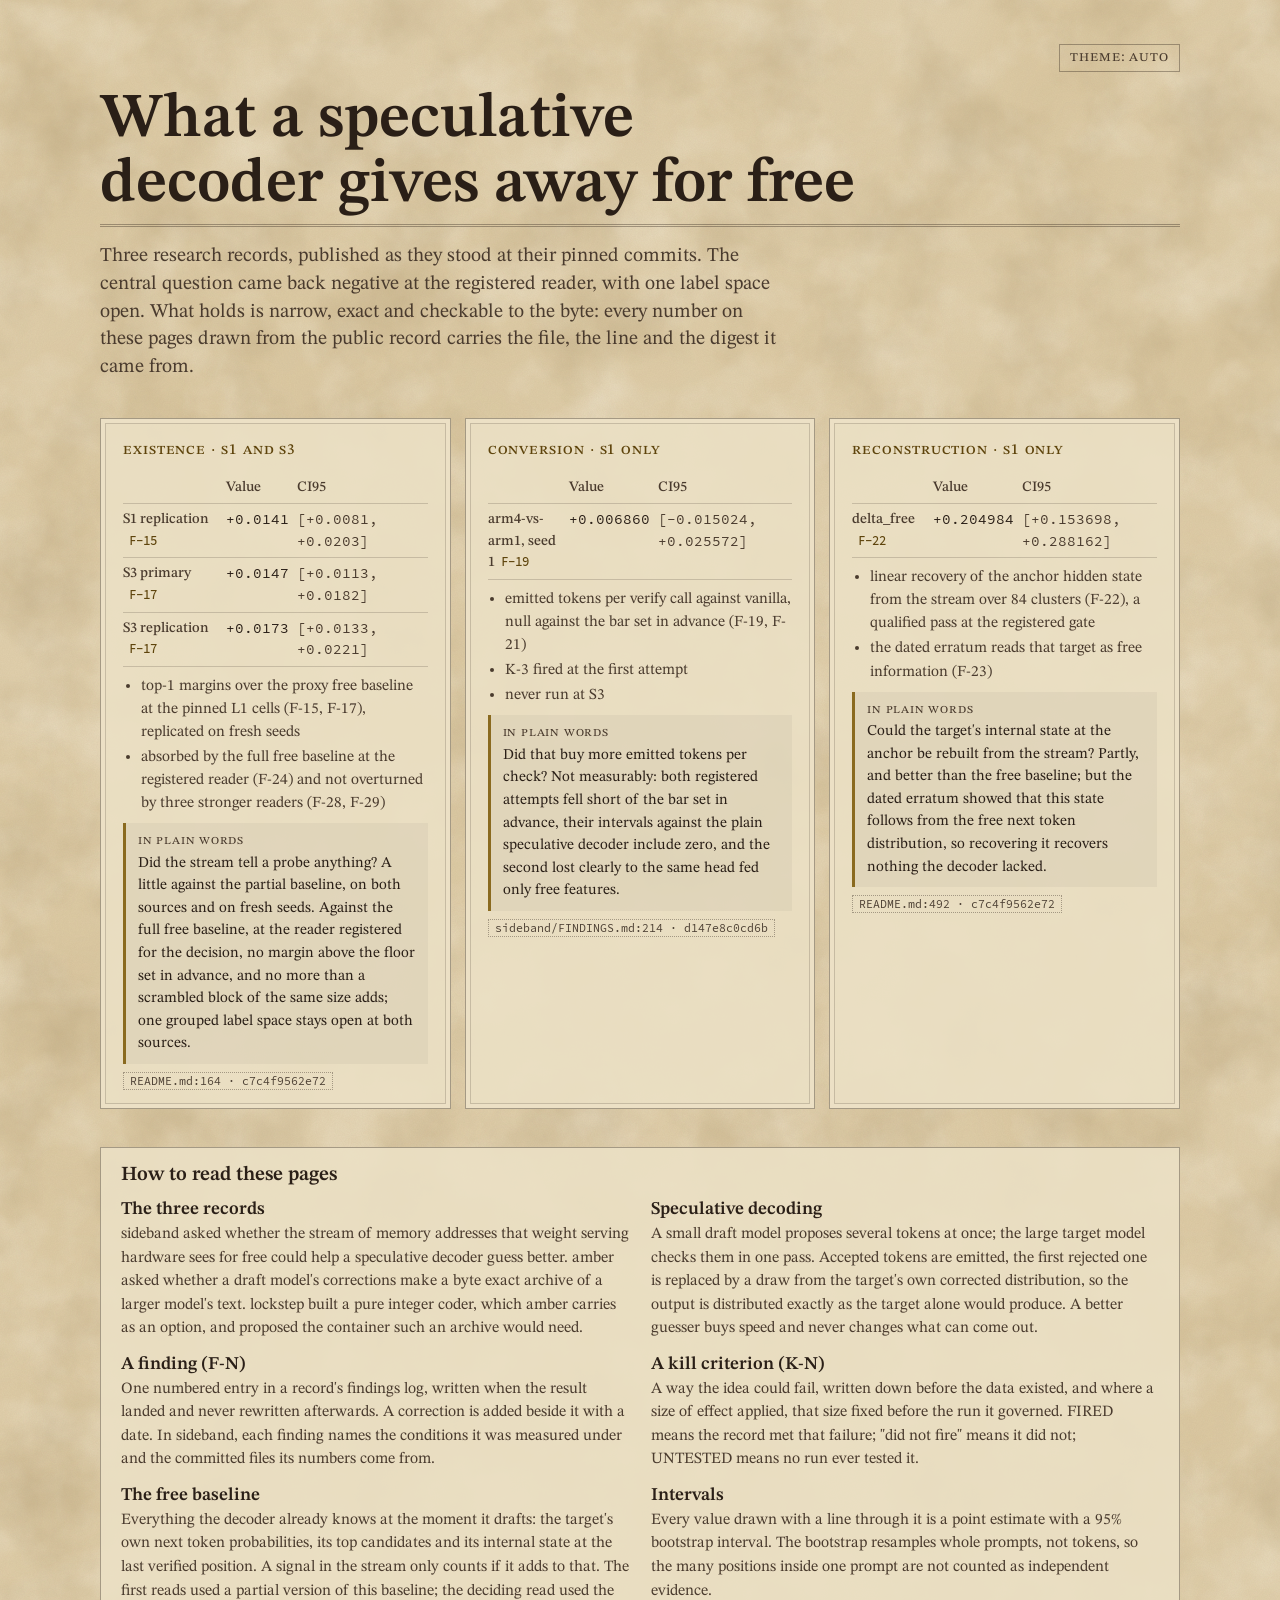
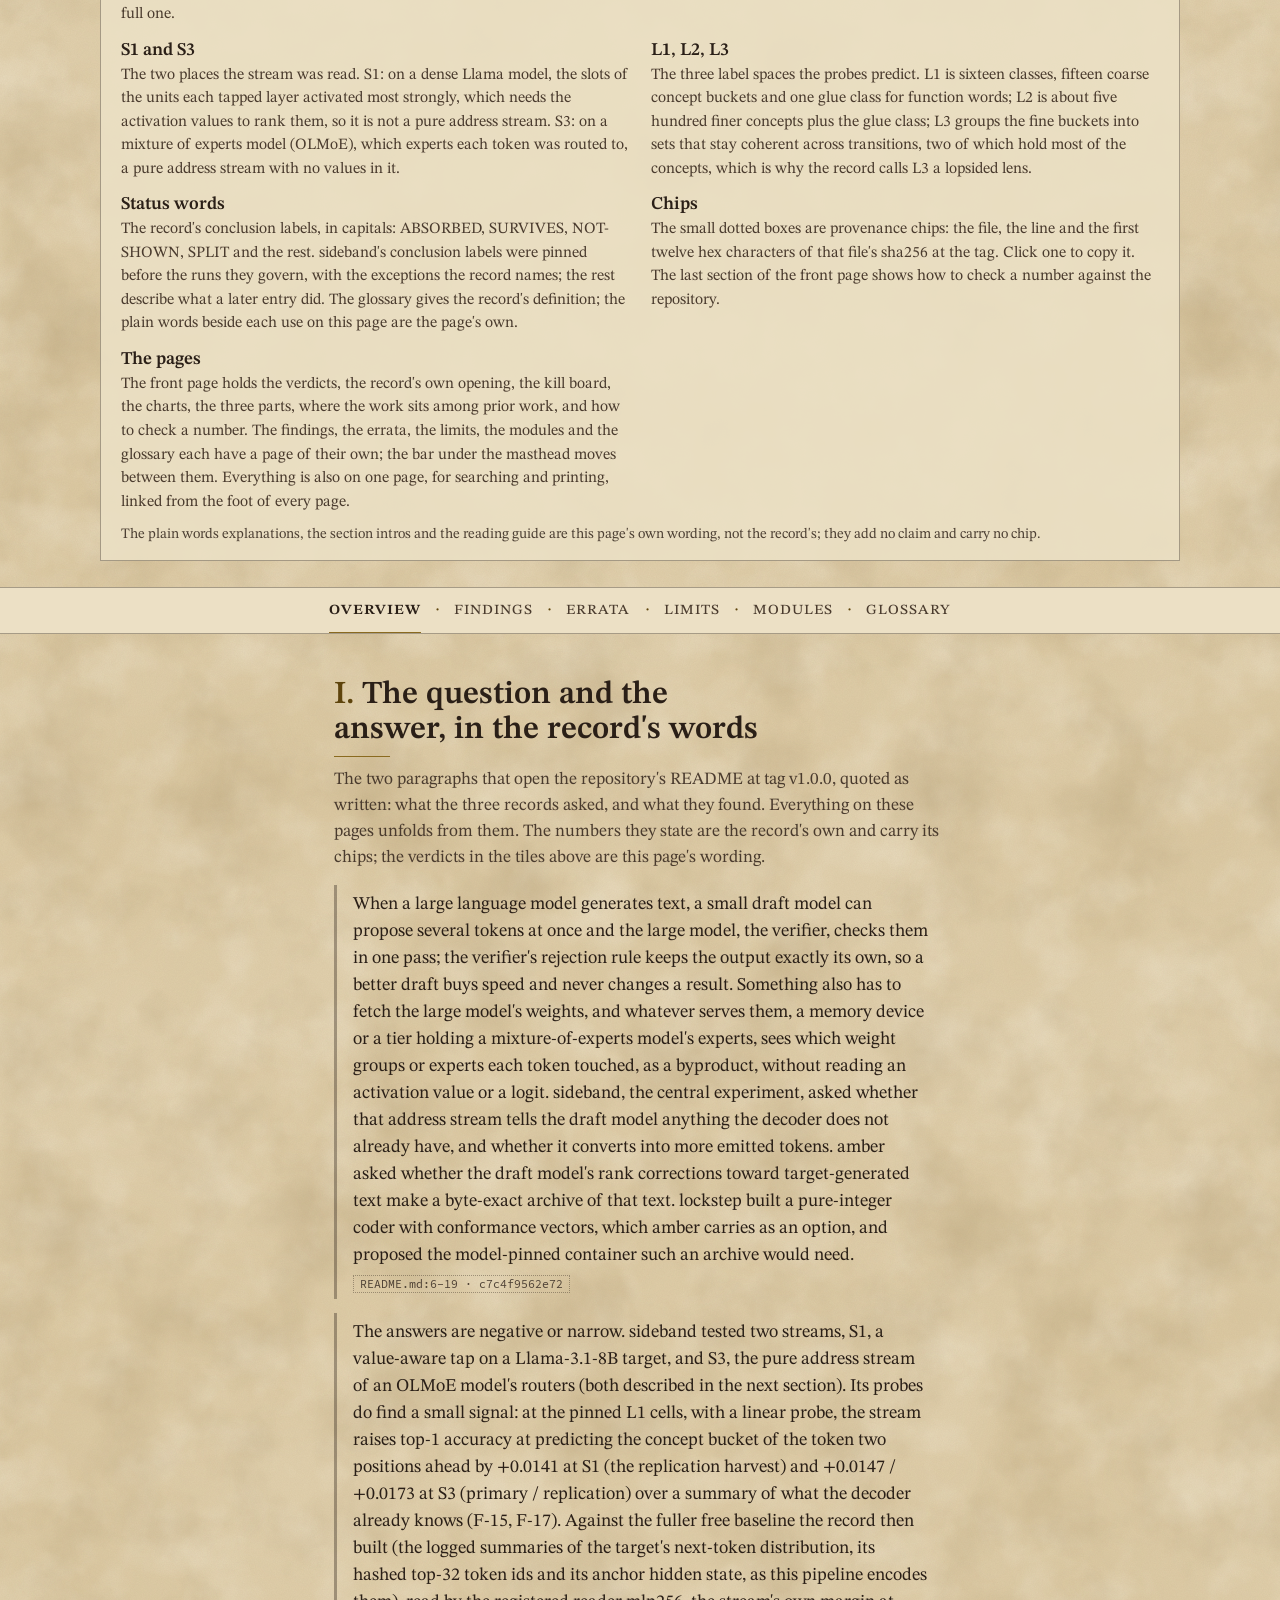
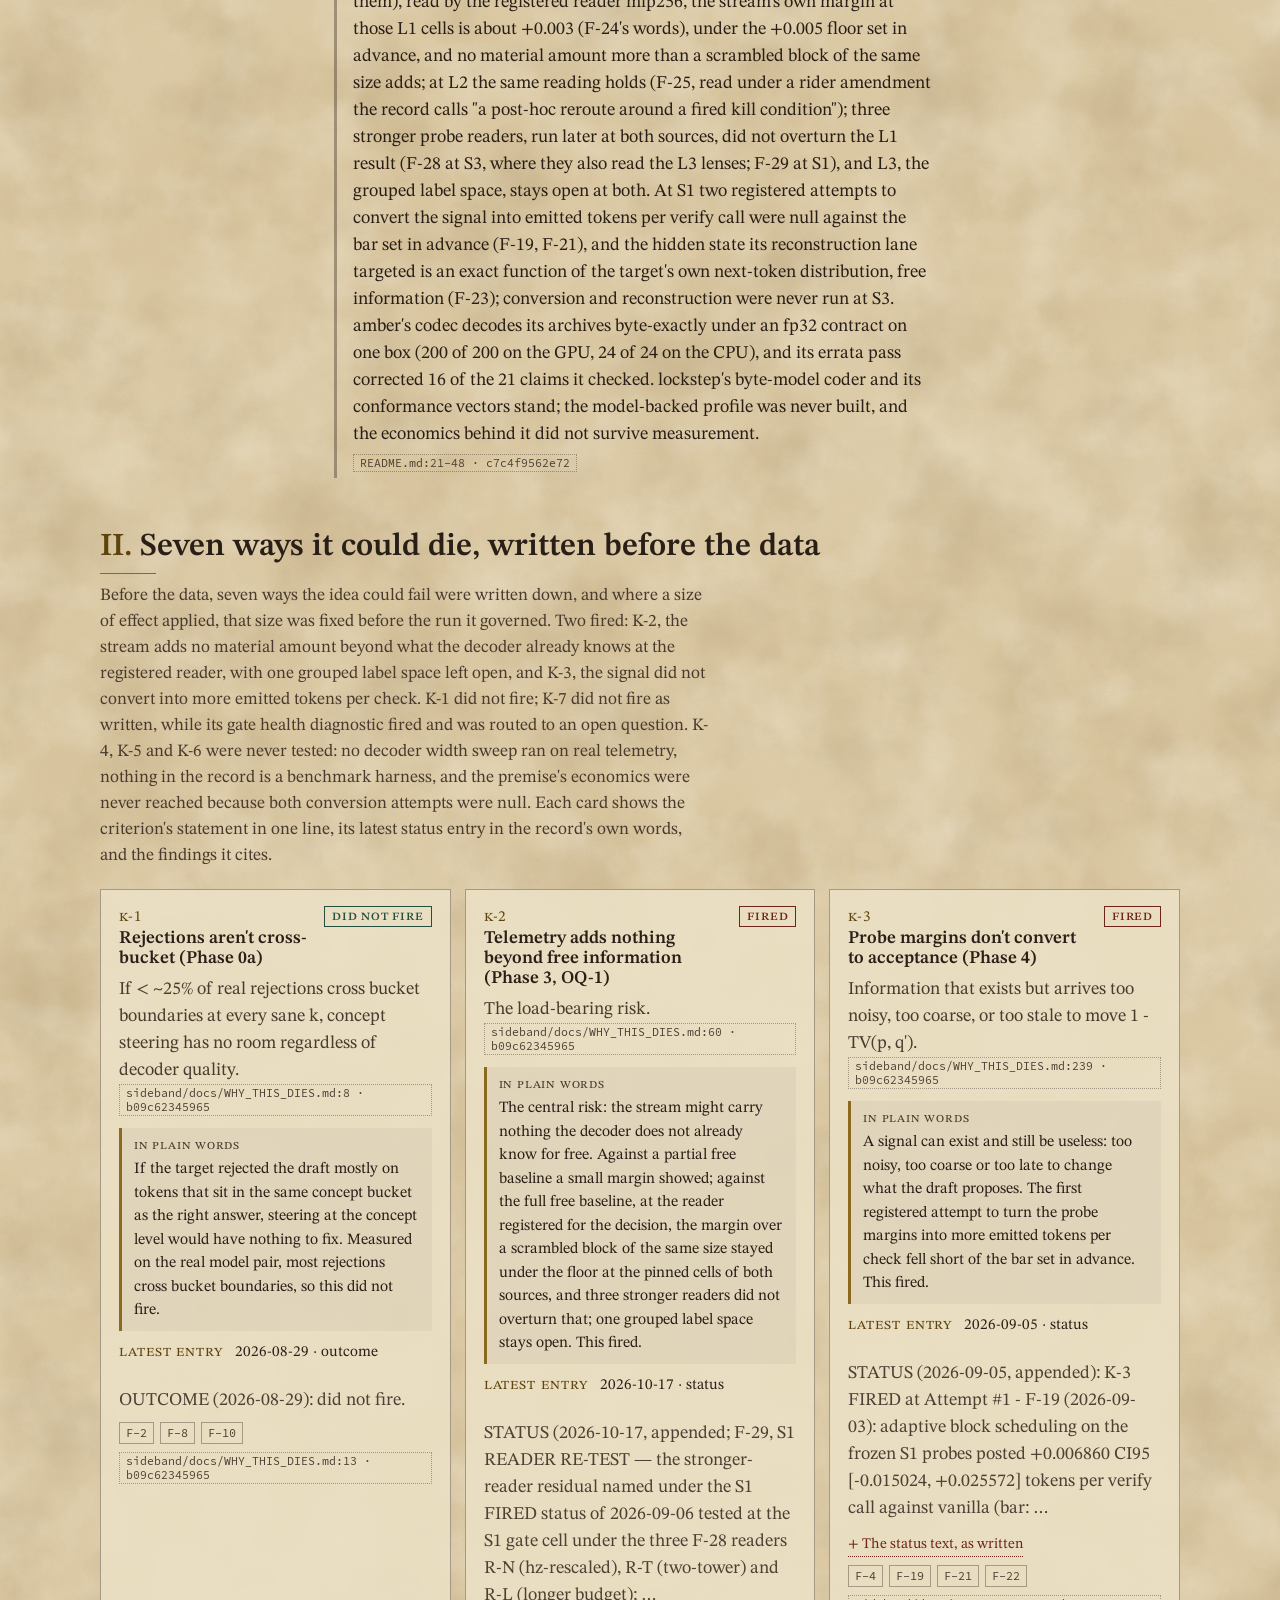
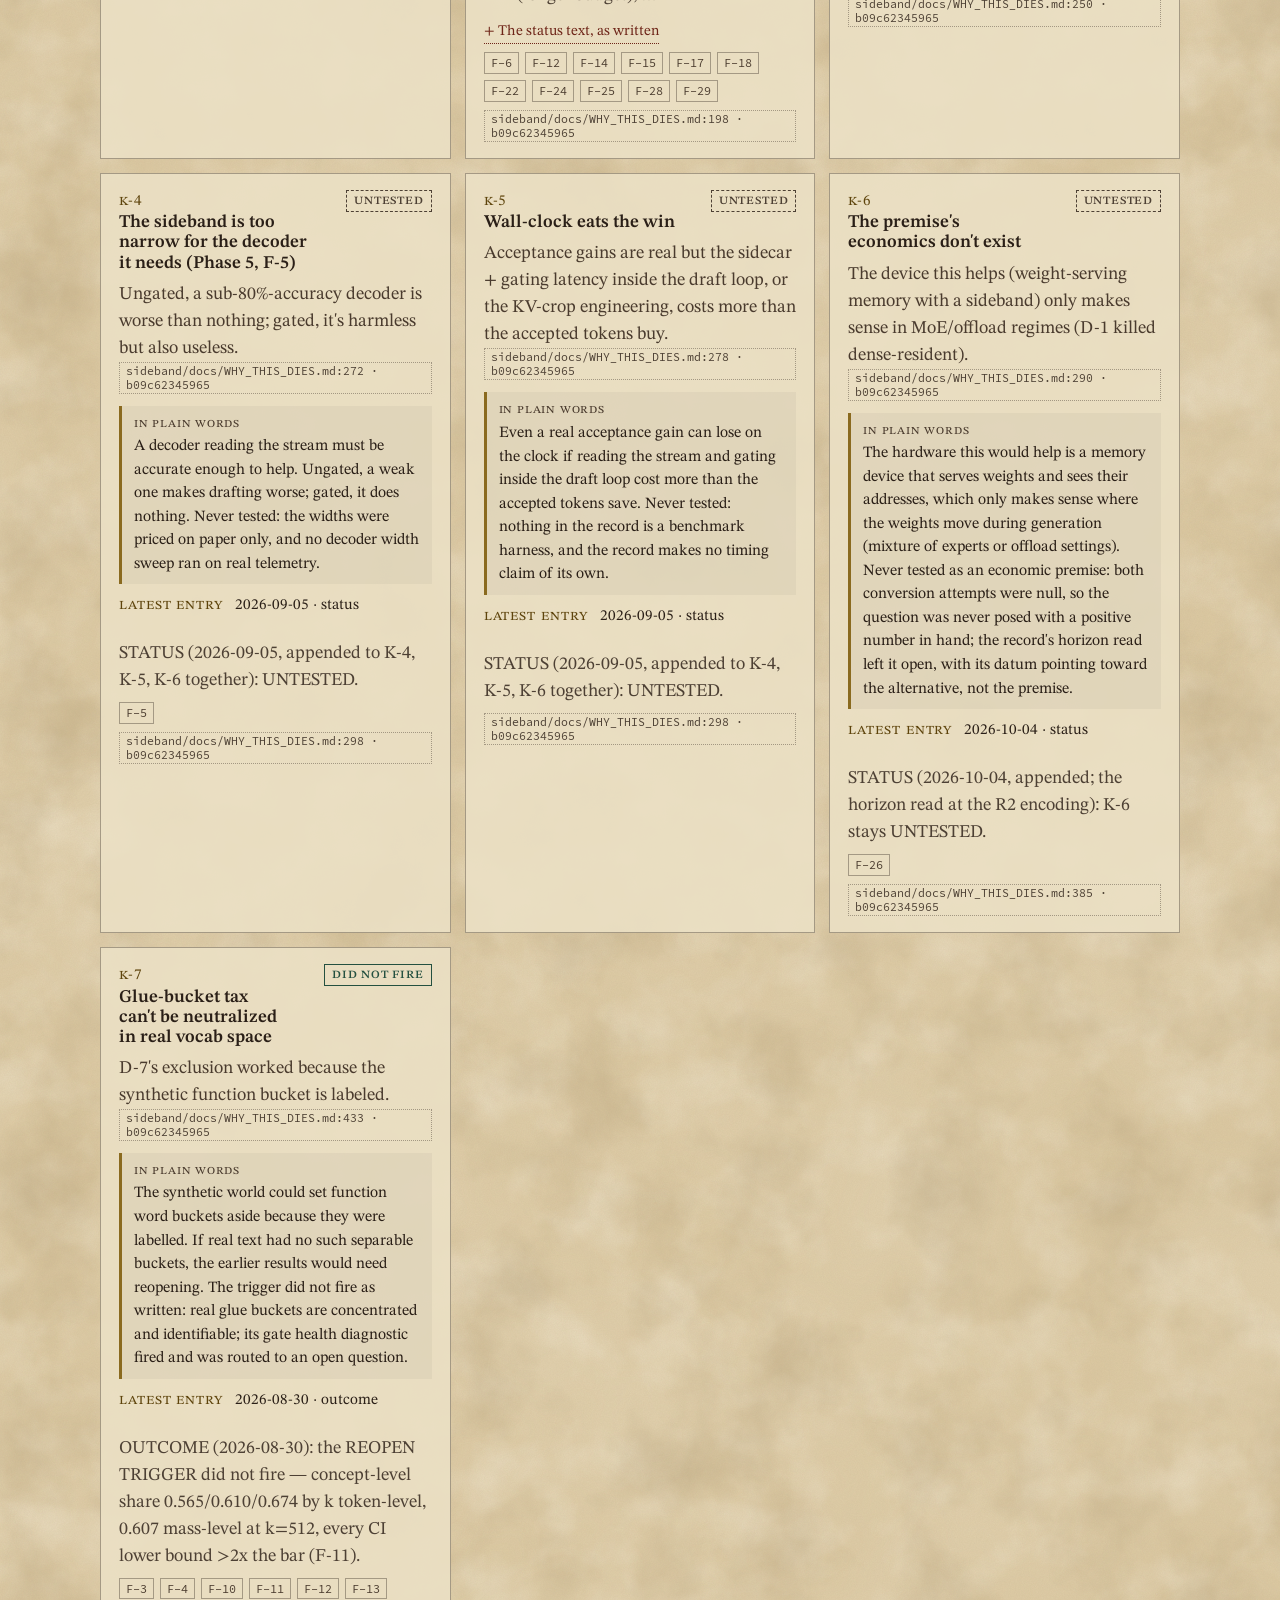
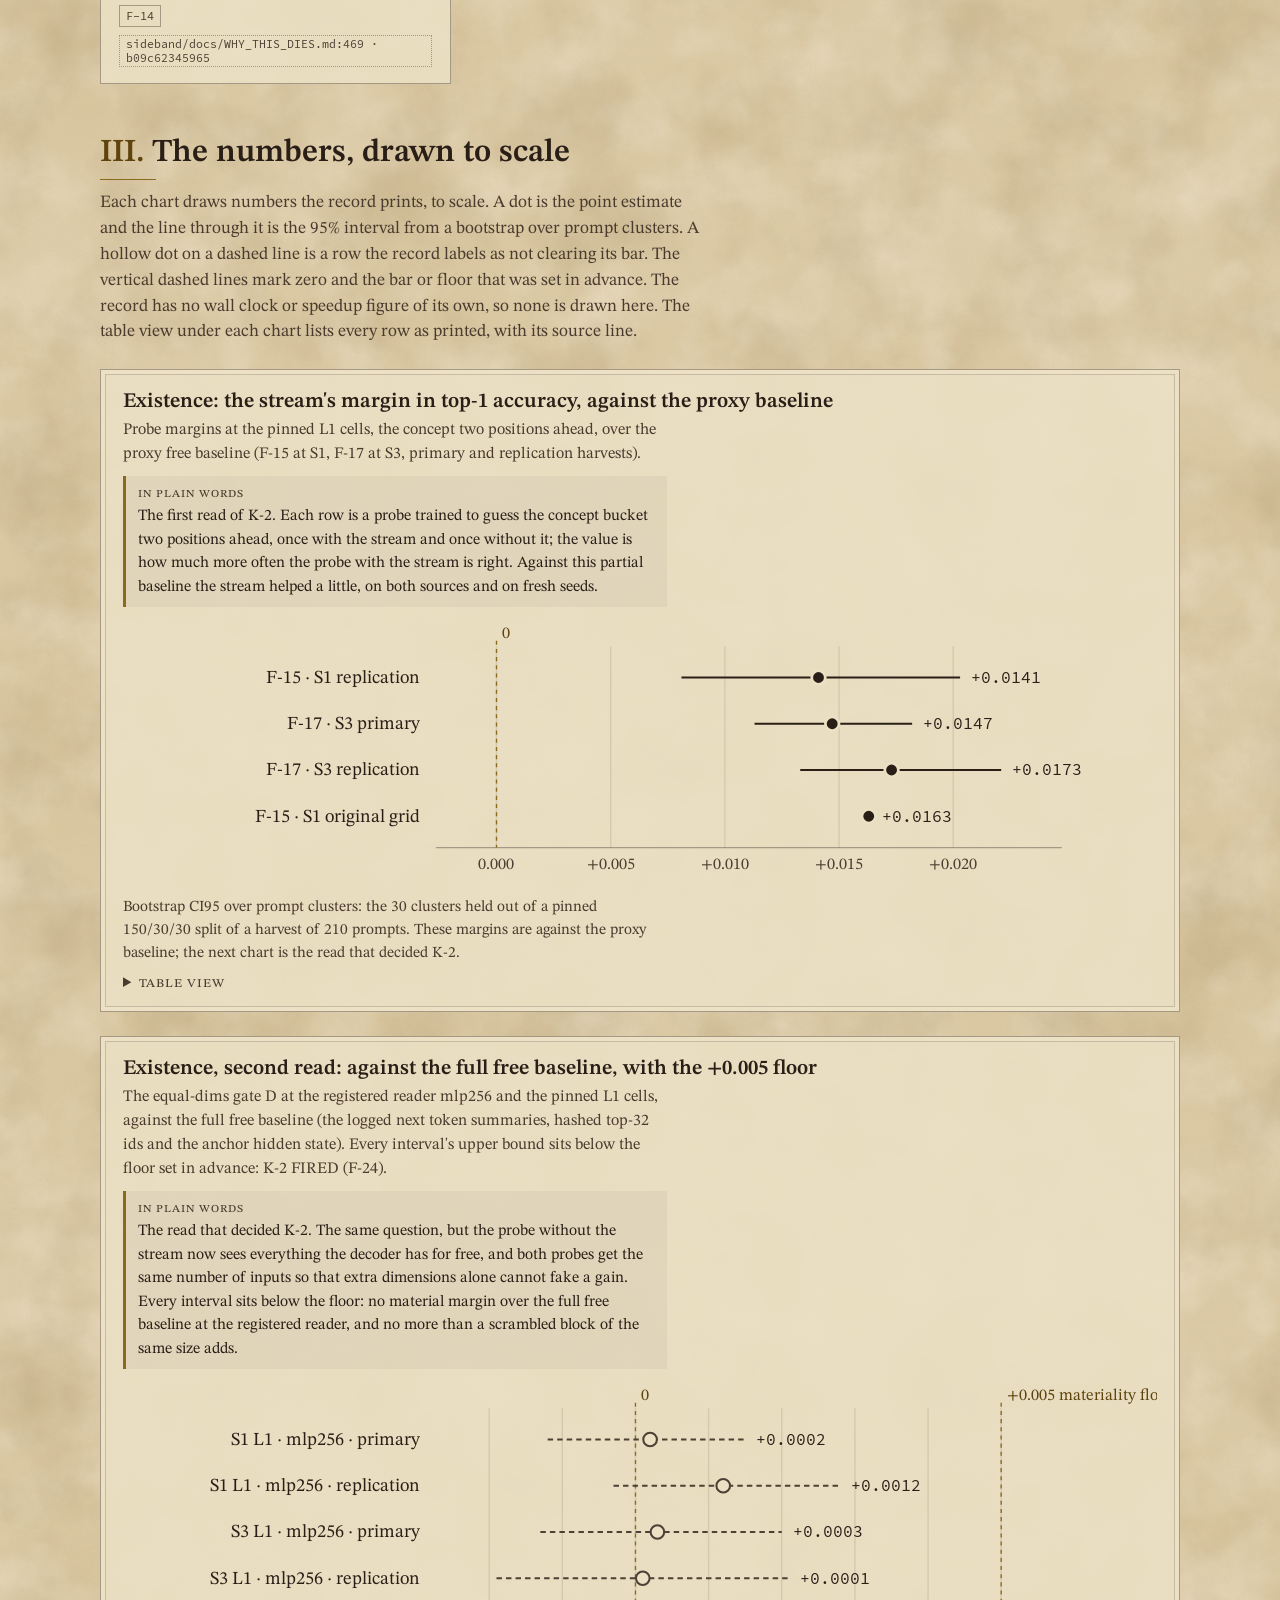
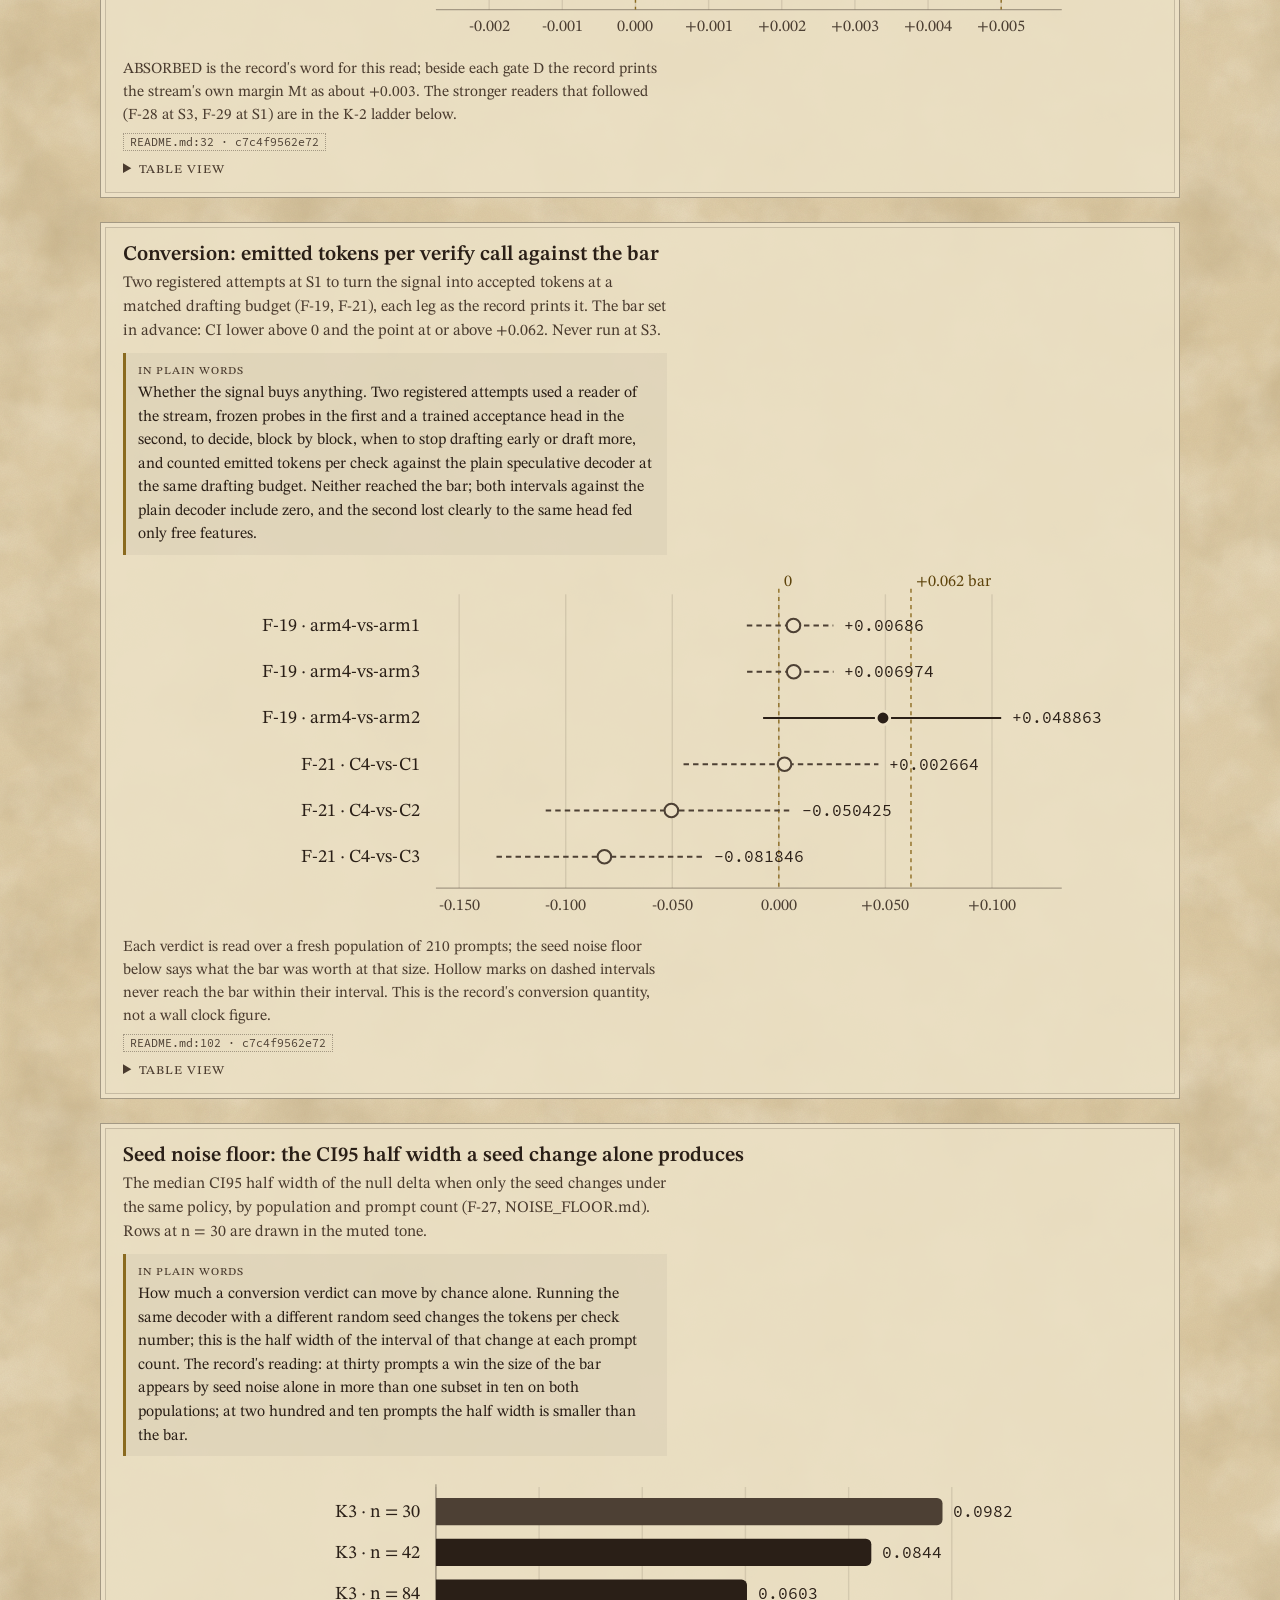
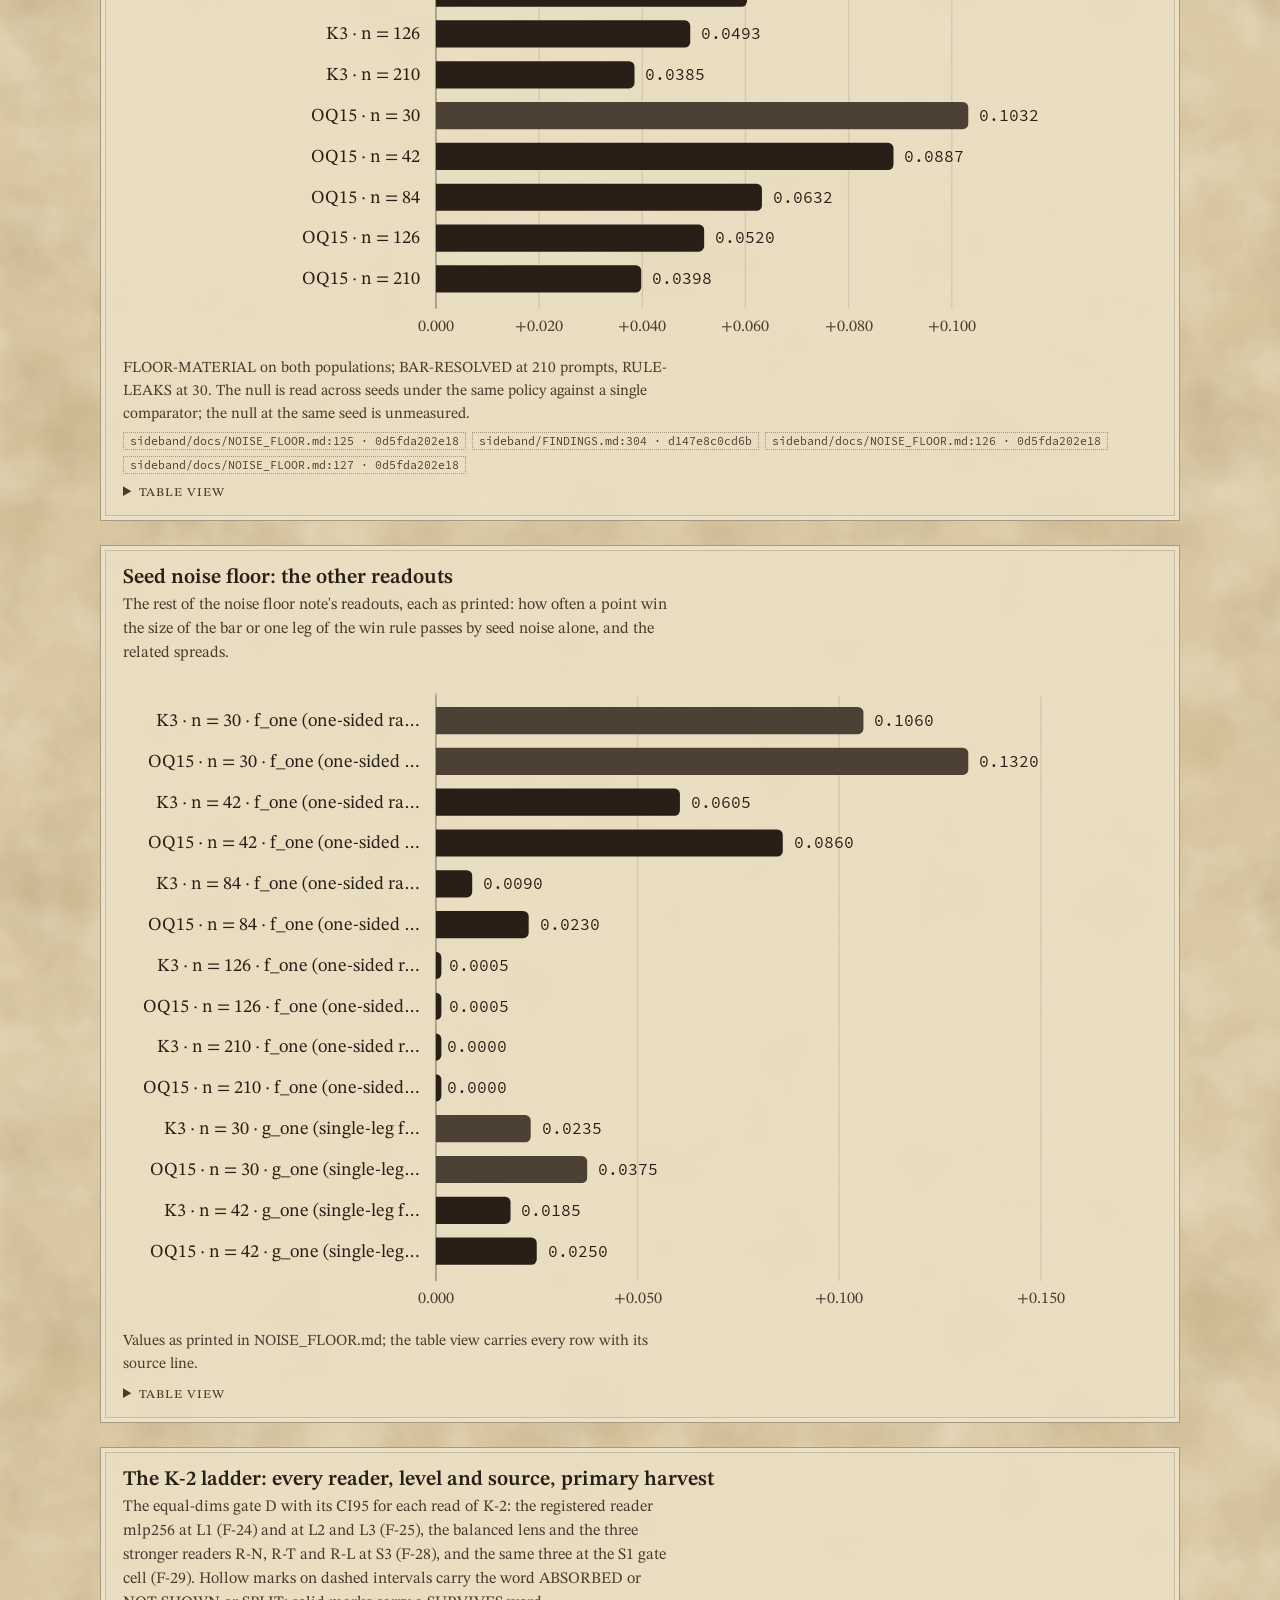
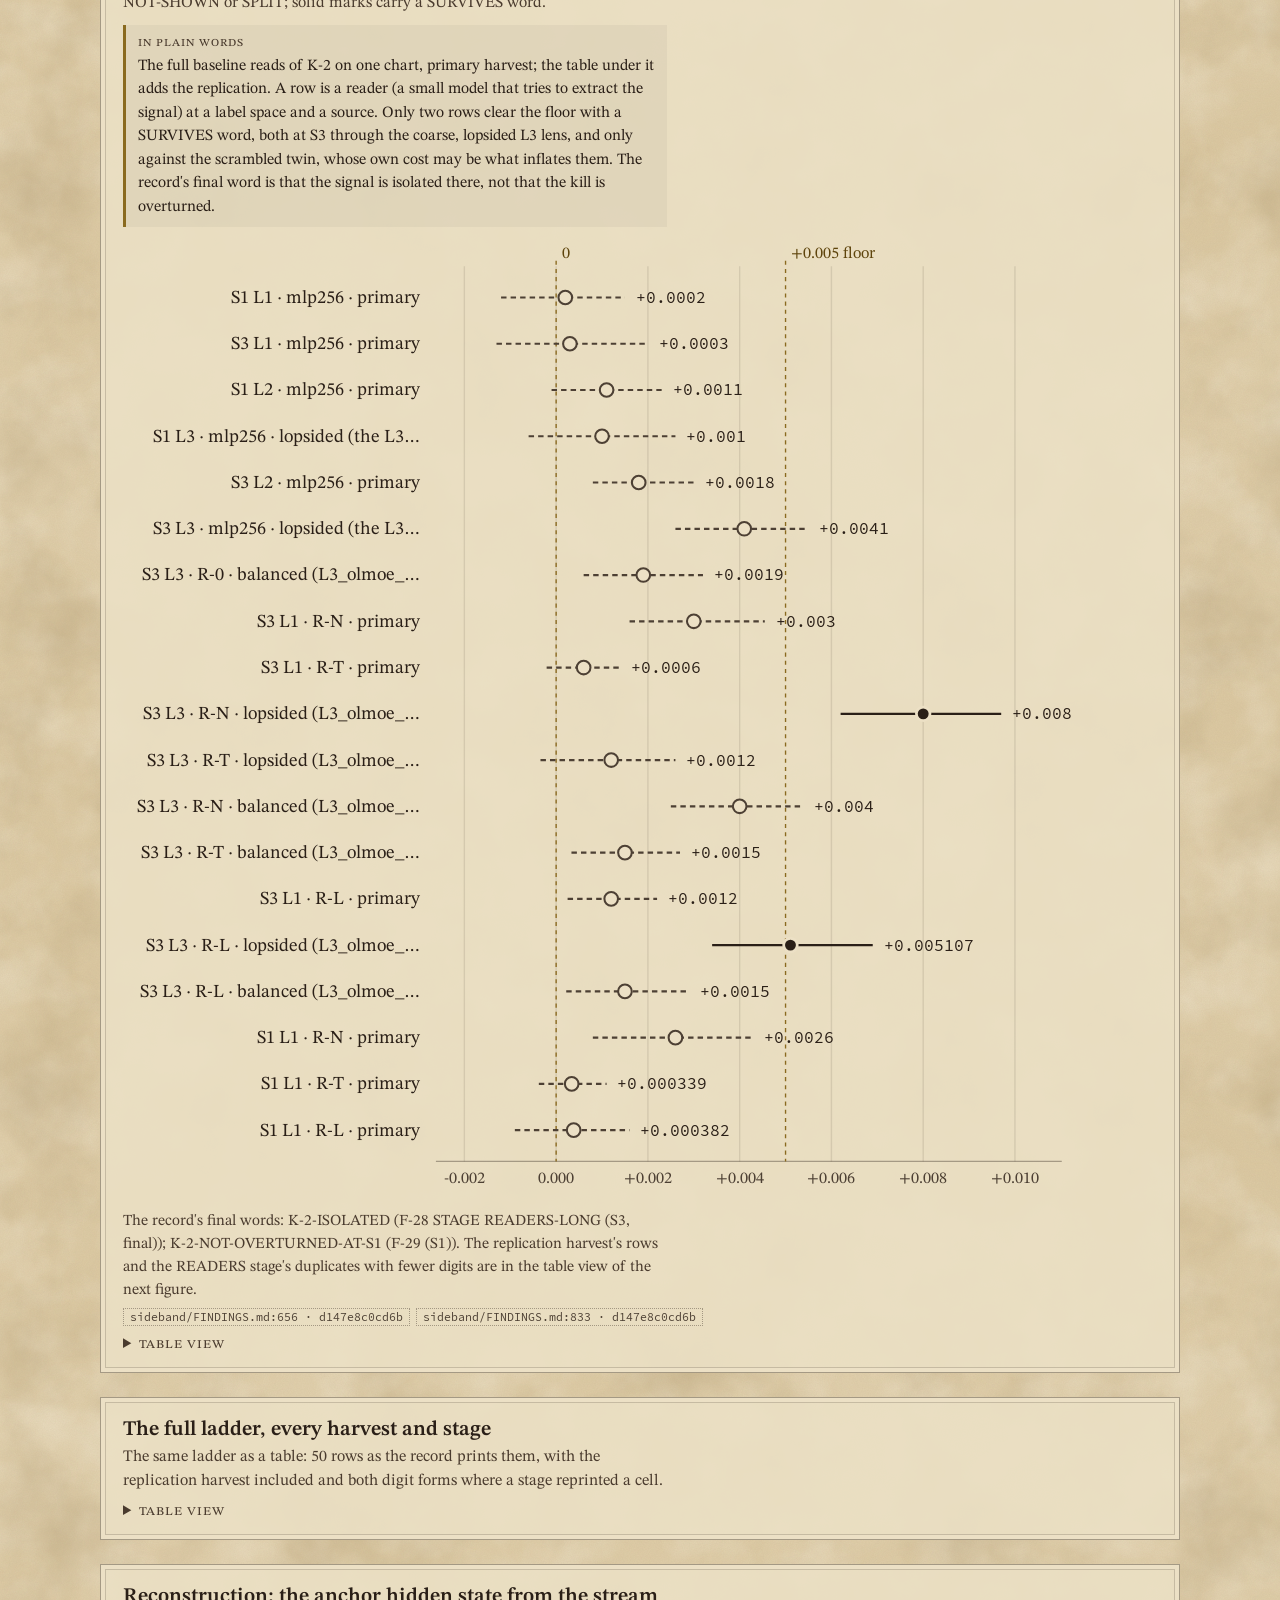
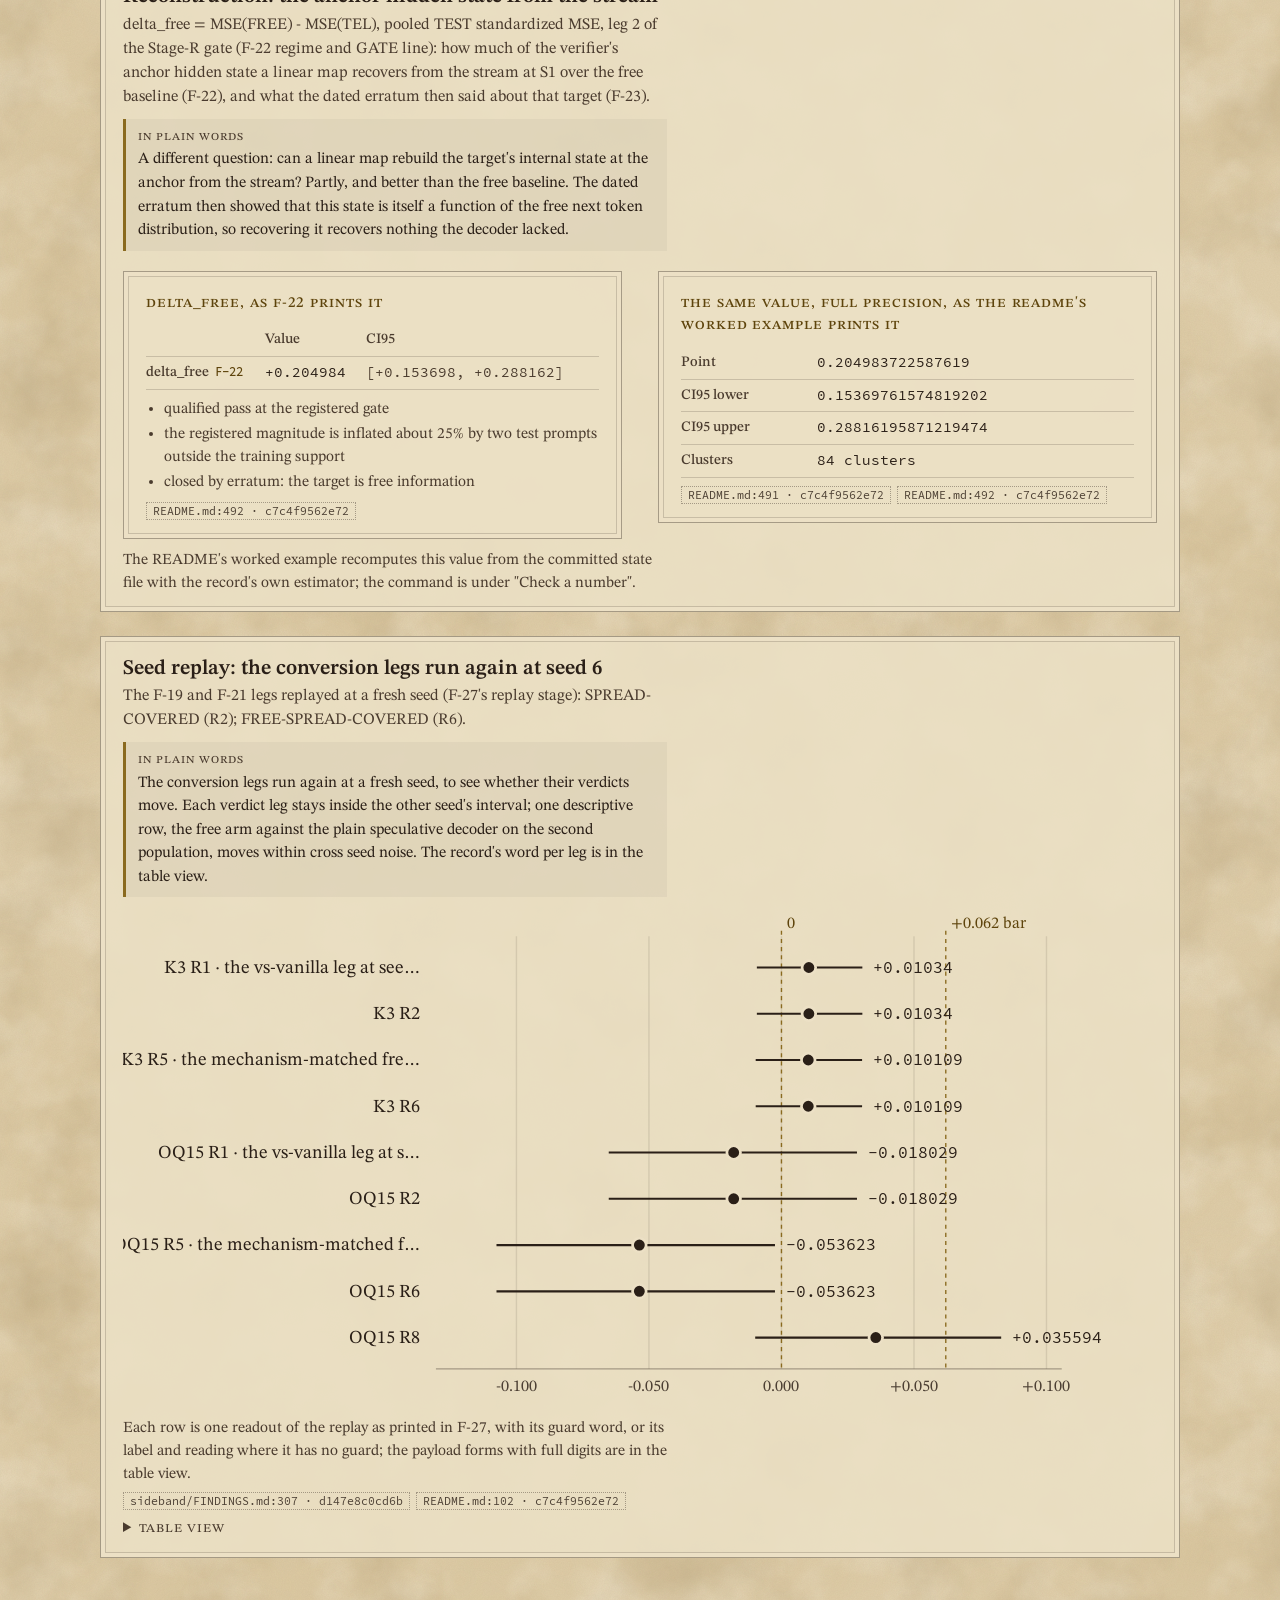
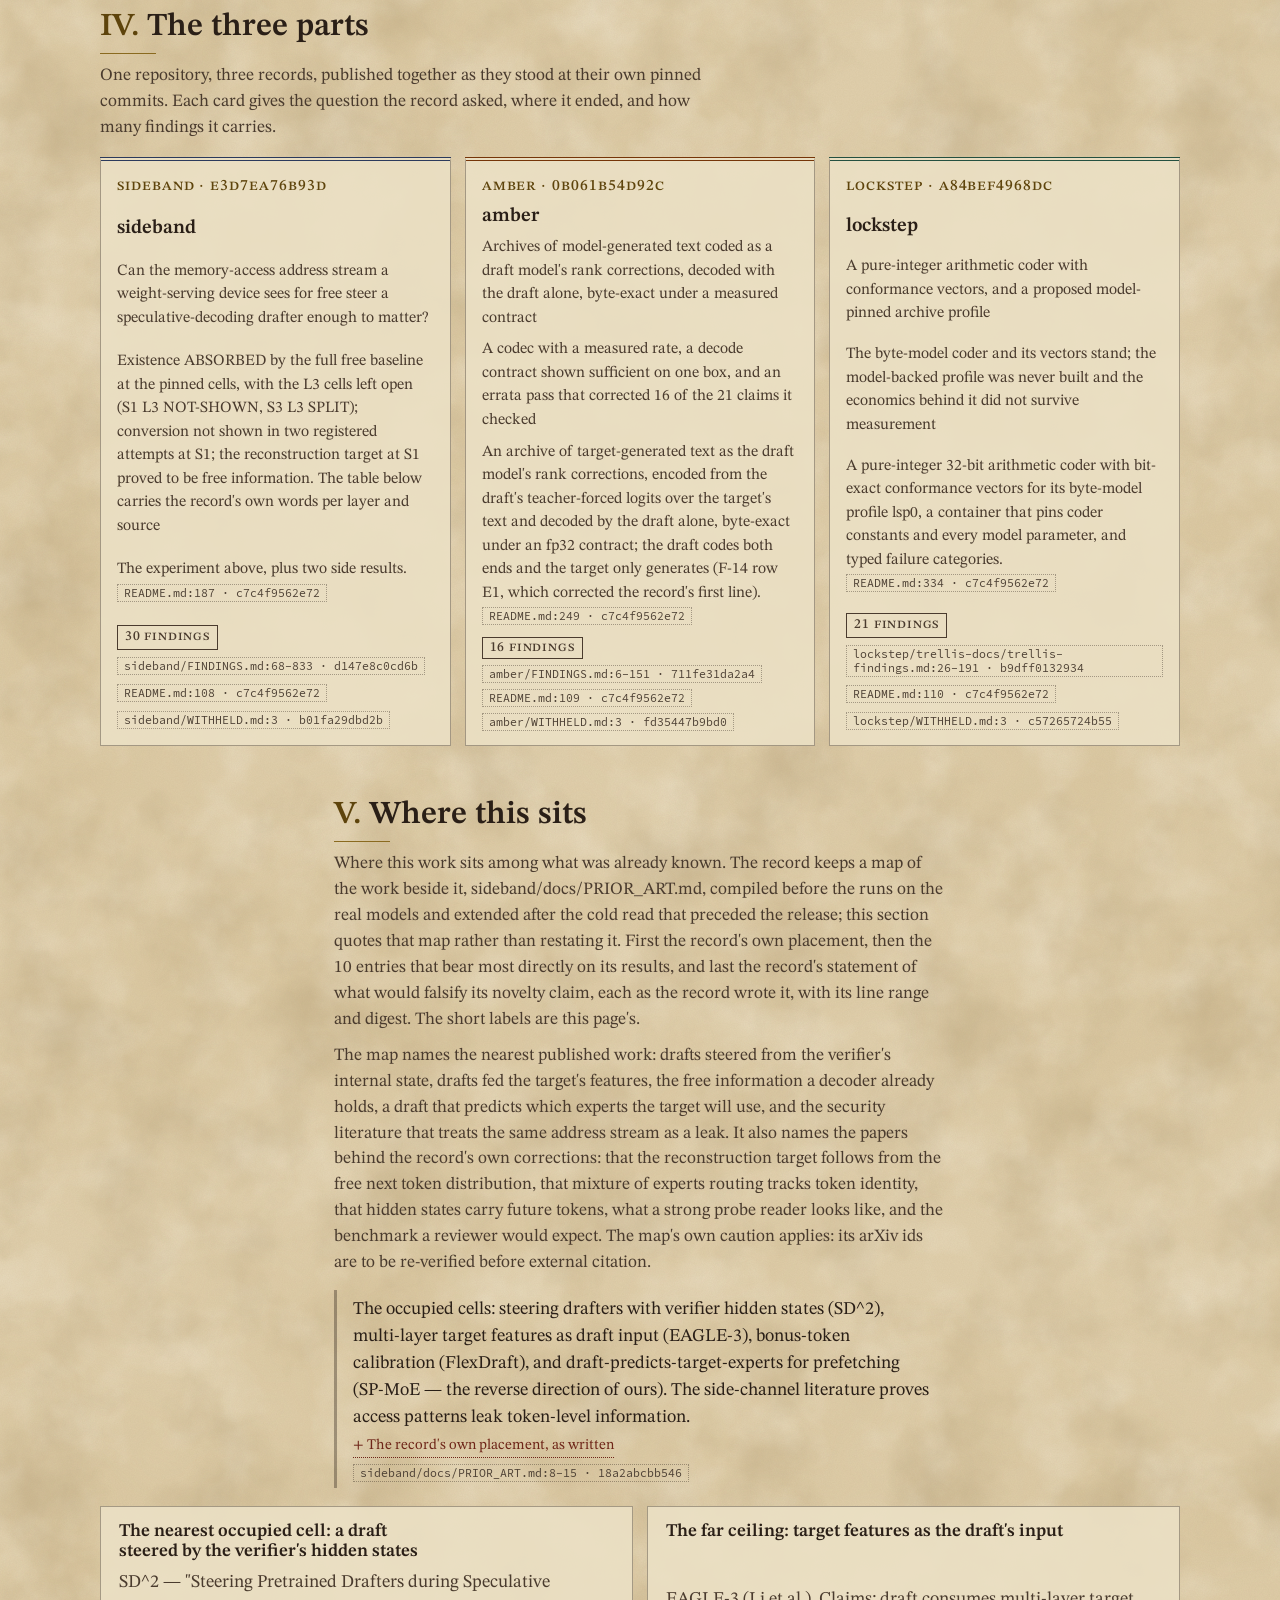
==== commit 5616f145: "Catalogue cards for the modules and the record's own wording The modules page now shows one catalogu" ====
--- a/docs/index.html
+++ b/docs/index.html
@@ -31,9 +31,9 @@
 <header class="masthead wide" id="top">
   <div class="topbar"><button class="theme-toggle" id="theme-toggle" type="button" hidden>Theme: auto</button></div>
   <h1>What a speculative decoder gives away for free</h1>
-  <p class="lede col" style="margin-inline:0">Three research records, published as they stood at their pinned commits. The central question closed negative at the registered reader. What holds is narrow, exact and checkable to the byte: every number on these pages drawn from the public record carries the file, the line and the digest it came from.</p>
-  <div class="tiles" id="verdicts"><div class="tile"><div class="label">Existence · S1 and S3</div><table class="vals"><thead><tr><th></th><th>Value</th><th>CI95</th></tr></thead><tbody><tr><th scope="row">S1 replication<span class="fid">F-15</span></th><td class="num">+0.0141</td><td class="num ci">[+0.0081, +0.0203]</td></tr><tr><th scope="row">S3 primary<span class="fid">F-17</span></th><td class="num">+0.0147</td><td class="num ci">[+0.0113, +0.0182]</td></tr><tr><th scope="row">S3 replication<span class="fid">F-17</span></th><td class="num">+0.0173</td><td class="num ci">[+0.0133, +0.0221]</td></tr></tbody></table><ul class="words"><li>top-1 margins over the proxy free baseline at the pinned L1 cells (F-15, F-17), replicated on fresh seeds</li><li>absorbed by the full free baseline at the registered reader (F-24) and not overturned by three stronger readers (F-28, F-29)</li></ul><div class="plain"><span class="plain-label">In plain words</span>Did the stream tell a probe anything? A little against the partial baseline, on both sources and on fresh seeds; nothing measurable against the full free baseline at the reader registered for the decision.</div><div class="cites"><button class="prov" type="button">README.md:164 · c7c4f9562e72</button></div></div><div class="tile"><div class="label">Conversion · S1 only</div><table class="vals"><thead><tr><th></th><th>Value</th><th>CI95</th></tr></thead><tbody><tr><th scope="row">arm4-vs-arm1, seed 1<span class="fid">F-19</span></th><td class="num">+0.006860</td><td class="num ci">[-0.015024, +0.025572]</td></tr></tbody></table><ul class="words"><li>emitted tokens per verify call against vanilla, null against the bar set in advance (F-19, F-21)</li><li>K-3 fired at the first attempt</li><li>never run at S3</li></ul><div class="plain"><span class="plain-label">In plain words</span>Did that buy more accepted tokens per check? Not measurably: both registered attempts fell short of the bar set in advance, and their intervals include zero.</div><div class="cites"><button class="prov" type="button">sideband/FINDINGS.md:214 · d147e8c0cd6b</button></div></div><div class="tile"><div class="label">Reconstruction · S1 only</div><table class="vals"><thead><tr><th></th><th>Value</th><th>CI95</th></tr></thead><tbody><tr><th scope="row">delta_free<span class="fid">F-22</span></th><td class="num">+0.204984</td><td class="num ci">[+0.153698, +0.288162]</td></tr></tbody></table><ul class="words"><li>linear recovery of the anchor hidden state from the stream over 84 clusters (F-22), a qualified pass at the registered gate</li><li>the dated erratum reads that target as free information (F-23)</li></ul><div class="plain"><span class="plain-label">In plain words</span>Could the target&#x27;s internal state at the anchor be rebuilt from the stream? Partly, and better than the free baseline; but the dated erratum showed that this state follows from the free next token distribution, so recovering it recovers nothing the decoder lacked.</div><div class="cites"><button class="prov" type="button">README.md:492 · c7c4f9562e72</button></div></div></div>
-  <div class="guide" id="guide"><h2>How to read these pages</h2><dl><div><dt>The three records</dt><dd>sideband asked whether the stream of memory addresses that weight serving hardware sees for free could help a speculative decoder guess better. amber asked whether a draft model&#x27;s corrections make a byte exact archive of a larger model&#x27;s text. lockstep built the pure integer coder such an archive would need.</dd></div><div><dt>Speculative decoding</dt><dd>A small draft model proposes several tokens at once; the large target model checks them in one pass. Accepted tokens are emitted, the first rejected one is replaced by the target&#x27;s own choice, so the output is exactly what the target would have written. A better guesser buys speed and never changes an answer.</dd></div><div><dt>A finding (F-N)</dt><dd>One numbered entry in a record&#x27;s findings log, written when the result landed and never rewritten afterwards. A correction is added beside it with a date. Each finding names the conditions it was measured under and the committed files its numbers come from.</dd></div><div><dt>A kill criterion (K-N)</dt><dd>A way the idea could fail, written down before the data existed, with the size of effect that would count fixed in advance. FIRED means the record met that failure; &quot;did not fire&quot; means it did not; UNTESTED means no run ever tested it.</dd></div><div><dt>The free baseline</dt><dd>Everything the decoder already knows at the moment it drafts: the target&#x27;s own next token probabilities, its top candidates and its internal state at the last verified position. A signal in the stream only counts if it adds to that. The first reads used a partial version of this baseline; the deciding read used the full one.</dd></div><div><dt>Intervals</dt><dd>Every value drawn with a line through it is a point estimate with a 95% bootstrap interval. The bootstrap resamples whole prompts, not tokens, so the many positions inside one prompt are not counted as independent evidence.</dd></div><div><dt>S1 and S3</dt><dd>The two places the stream was read. S1: on a dense Llama model, which weight slots each tapped layer touched most. S3: on a mixture of experts model (OLMoE), which experts each token was routed to, a pure address stream with no values in it.</dd></div><div><dt>L1, L2, L3</dt><dd>The three label spaces the probes predict. L1 is sixteen coarse concept buckets; L2 is about five hundred finer ones; L3 groups the fine buckets into sets that stay coherent across transitions, two of which hold most of the concepts, which is why the record calls L3 a lopsided lens.</dd></div><div><dt>Status words</dt><dd>The record&#x27;s conclusion labels, in capitals: ABSORBED, SURVIVES, NOT-SHOWN, SPLIT and the rest. Each was defined before the run that produced it. The glossary gives the record&#x27;s definition; the plain words beside each use on this page are the page&#x27;s own.</dd></div><div><dt>Chips</dt><dd>The small dotted boxes are provenance chips: the file, the line and the first twelve hex characters of that file&#x27;s sha256 at the tag. Click one to copy it. The last section of the front page shows how to check a number against the repository.</dd></div><div><dt>The pages</dt><dd>The front page holds the verdicts, the record&#x27;s own opening, the kill board, the charts, the three parts, where the work sits among prior work, and how to check a number. The findings, the errata, the limits, the modules and the glossary each have a page of their own; the bar under the masthead moves between them. Everything is also on one page, for searching and printing, linked from the foot of every page.</dd></div></dl><p class="credit">The plain words explanations, the section intros and the reading guide are this page&#x27;s own wording, not the record&#x27;s; they add no claim and carry no chip.</p></div>
+  <p class="lede col" style="margin-inline:0">Three research records, published as they stood at their pinned commits. The central question came back negative at the registered reader, with one label space open. What holds is narrow, exact and checkable to the byte: every number on these pages drawn from the public record carries the file, the line and the digest it came from.</p>
+  <div class="tiles" id="verdicts"><div class="tile"><div class="label">Existence · S1 and S3</div><table class="vals"><thead><tr><th></th><th>Value</th><th>CI95</th></tr></thead><tbody><tr><th scope="row">S1 replication<span class="fid">F-15</span></th><td class="num">+0.0141</td><td class="num ci">[+0.0081, +0.0203]</td></tr><tr><th scope="row">S3 primary<span class="fid">F-17</span></th><td class="num">+0.0147</td><td class="num ci">[+0.0113, +0.0182]</td></tr><tr><th scope="row">S3 replication<span class="fid">F-17</span></th><td class="num">+0.0173</td><td class="num ci">[+0.0133, +0.0221]</td></tr></tbody></table><ul class="words"><li>top-1 margins over the proxy free baseline at the pinned L1 cells (F-15, F-17), replicated on fresh seeds</li><li>absorbed by the full free baseline at the registered reader (F-24) and not overturned by three stronger readers (F-28, F-29)</li></ul><div class="plain"><span class="plain-label">In plain words</span>Did the stream tell a probe anything? A little against the partial baseline, on both sources and on fresh seeds. Against the full free baseline, at the reader registered for the decision, no margin above the floor set in advance, and no more than a scrambled block of the same size adds; one grouped label space stays open at both sources.</div><div class="cites"><button class="prov" type="button">README.md:164 · c7c4f9562e72</button></div></div><div class="tile"><div class="label">Conversion · S1 only</div><table class="vals"><thead><tr><th></th><th>Value</th><th>CI95</th></tr></thead><tbody><tr><th scope="row">arm4-vs-arm1, seed 1<span class="fid">F-19</span></th><td class="num">+0.006860</td><td class="num ci">[-0.015024, +0.025572]</td></tr></tbody></table><ul class="words"><li>emitted tokens per verify call against vanilla, null against the bar set in advance (F-19, F-21)</li><li>K-3 fired at the first attempt</li><li>never run at S3</li></ul><div class="plain"><span class="plain-label">In plain words</span>Did that buy more emitted tokens per check? Not measurably: both registered attempts fell short of the bar set in advance, their intervals against the plain speculative decoder include zero, and the second lost clearly to the same head fed only free features.</div><div class="cites"><button class="prov" type="button">sideband/FINDINGS.md:214 · d147e8c0cd6b</button></div></div><div class="tile"><div class="label">Reconstruction · S1 only</div><table class="vals"><thead><tr><th></th><th>Value</th><th>CI95</th></tr></thead><tbody><tr><th scope="row">delta_free<span class="fid">F-22</span></th><td class="num">+0.204984</td><td class="num ci">[+0.153698, +0.288162]</td></tr></tbody></table><ul class="words"><li>linear recovery of the anchor hidden state from the stream over 84 clusters (F-22), a qualified pass at the registered gate</li><li>the dated erratum reads that target as free information (F-23)</li></ul><div class="plain"><span class="plain-label">In plain words</span>Could the target&#x27;s internal state at the anchor be rebuilt from the stream? Partly, and better than the free baseline; but the dated erratum showed that this state follows from the free next token distribution, so recovering it recovers nothing the decoder lacked.</div><div class="cites"><button class="prov" type="button">README.md:492 · c7c4f9562e72</button></div></div></div>
+  <div class="guide" id="guide"><h2>How to read these pages</h2><dl><div><dt>The three records</dt><dd>sideband asked whether the stream of memory addresses that weight serving hardware sees for free could help a speculative decoder guess better. amber asked whether a draft model&#x27;s corrections make a byte exact archive of a larger model&#x27;s text. lockstep built a pure integer coder, which amber carries as an option, and proposed the container such an archive would need.</dd></div><div><dt>Speculative decoding</dt><dd>A small draft model proposes several tokens at once; the large target model checks them in one pass. Accepted tokens are emitted, the first rejected one is replaced by a draw from the target&#x27;s own corrected distribution, so the output is distributed exactly as the target alone would produce. A better guesser buys speed and never changes what can come out.</dd></div><div><dt>A finding (F-N)</dt><dd>One numbered entry in a record&#x27;s findings log, written when the result landed and never rewritten afterwards. A correction is added beside it with a date. In sideband, each finding names the conditions it was measured under and the committed files its numbers come from.</dd></div><div><dt>A kill criterion (K-N)</dt><dd>A way the idea could fail, written down before the data existed, and where a size of effect applied, that size fixed before the run it governed. FIRED means the record met that failure; &quot;did not fire&quot; means it did not; UNTESTED means no run ever tested it.</dd></div><div><dt>The free baseline</dt><dd>Everything the decoder already knows at the moment it drafts: the target&#x27;s own next token probabilities, its top candidates and its internal state at the last verified position. A signal in the stream only counts if it adds to that. The first reads used a partial version of this baseline; the deciding read used the full one.</dd></div><div><dt>Intervals</dt><dd>Every value drawn with a line through it is a point estimate with a 95% bootstrap interval. The bootstrap resamples whole prompts, not tokens, so the many positions inside one prompt are not counted as independent evidence.</dd></div><div><dt>S1 and S3</dt><dd>The two places the stream was read. S1: on a dense Llama model, the slots of the units each tapped layer activated most strongly, which needs the activation values to rank them, so it is not a pure address stream. S3: on a mixture of experts model (OLMoE), which experts each token was routed to, a pure address stream with no values in it.</dd></div><div><dt>L1, L2, L3</dt><dd>The three label spaces the probes predict. L1 is sixteen classes, fifteen coarse concept buckets and one glue class for function words; L2 is about five hundred finer concepts plus the glue class; L3 groups the fine buckets into sets that stay coherent across transitions, two of which hold most of the concepts, which is why the record calls L3 a lopsided lens.</dd></div><div><dt>Status words</dt><dd>The record&#x27;s conclusion labels, in capitals: ABSORBED, SURVIVES, NOT-SHOWN, SPLIT and the rest. sideband&#x27;s conclusion labels were pinned before the runs they govern, with the exceptions the record names; the rest describe what a later entry did. The glossary gives the record&#x27;s definition; the plain words beside each use on this page are the page&#x27;s own.</dd></div><div><dt>Chips</dt><dd>The small dotted boxes are provenance chips: the file, the line and the first twelve hex characters of that file&#x27;s sha256 at the tag. Click one to copy it. The last section of the front page shows how to check a number against the repository.</dd></div><div><dt>The pages</dt><dd>The front page holds the verdicts, the record&#x27;s own opening, the kill board, the charts, the three parts, where the work sits among prior work, and how to check a number. The findings, the errata, the limits, the modules and the glossary each have a page of their own; the bar under the masthead moves between them. Everything is also on one page, for searching and printing, linked from the foot of every page.</dd></div></dl><p class="credit">The plain words explanations, the section intros and the reading guide are this page&#x27;s own wording, not the record&#x27;s; they add no claim and carry no chip.</p></div>
 </header>
 
 <nav class="rail" aria-label="Pages">
@@ -45,20 +45,20 @@
 <h2>The question and the answer, in the record's words</h2>
 <p class="intro">The two paragraphs that open the repository&#x27;s README at tag v1.0.0, quoted as written: what the three records asked, and what they found. Everything on these pages unfolds from them. The numbers they state are the record&#x27;s own and carry its chips; the verdicts in the tiles above are this page&#x27;s wording.</p>
 <div class="quote"><p>When a large language model generates text, a small draft model can propose several tokens at once and the large model, the verifier, checks them in one pass; the verifier&#x27;s rejection rule keeps the output exactly its own, so a better draft buys speed and never changes a result. Something also has to fetch the large model&#x27;s weights, and whatever serves them, a memory device or a tier holding a mixture-of-experts model&#x27;s experts, sees which weight groups or experts each token touched, as a byproduct, without reading an activation value or a logit. sideband, the central experiment, asked whether that address stream tells the draft model anything the decoder does not already have, and whether it converts into more emitted tokens. amber asked whether the draft model&#x27;s rank corrections toward target-generated text make a byte-exact archive of that text. lockstep built a pure-integer coder with conformance vectors, which amber carries as an option, and proposed the model-pinned container such an archive would need.</p><div class="cites"><button class="prov" type="button">README.md:6–19 · c7c4f9562e72</button></div></div>
-<div class="quote"><p>The answers are negative or narrow. sideband tested two streams, S1, a value-aware tap on a Llama-3.1-8B target, and S3, the pure address stream of an OLMoE model&#x27;s routers (both described in the next section). Its probes do find a small signal: at the pinned L1 cells, with a linear probe, the stream raises top-1 accuracy at predicting the concept bucket of the token two positions ahead by +0.0141 at S1 (the replication harvest) and +0.0147 / +0.0173 at S3 (primary / replication) over a summary of what the decoder already knows (F-15, F-17). Against the fuller free baseline the record then built (the logged summaries of the target&#x27;s next-token distribution, its hashed top-32 token ids and its anchor hidden state, as this pipeline encodes them), read by the registered reader mlp256, the stream&#x27;s own margin at those L1 cells is about +0.003 (F-24&#x27;s words), under the +0.005 floor set in advance, and no material amount more than a scrambled block of the same size adds; at L2 the same reading holds (F-25, read under a rider amendment the record calls &quot;a post-hoc reroute around a fired kill condition&quot;); three stronger probe readers, run later at both sources, did not overturn the L1 result (F-28 at S3, where they also read the L3 lenses; F-29 at S1), and L3, the grouped label space, stays open at both. At S1 two registered attempts to convert the signal into emitted tokens per verify call were null against the bar set in advance (F-19, F-21), and the hidden state its reconstruction lane targeted is an exact function of the target&#x27;s own next-token distribution, free information (F-23); conversion and reconstruction were never run at S3. amber&#x27;s codec decodes its archives byte-exactly under an fp32 contract on one box (200 of 200 on the GPU, 24 of 24 on the CPU), and its errata pass</p><div class="cites"><button class="prov" type="button">README.md:21–45 · c7c4f9562e72</button></div></div>
+<div class="quote"><p>The answers are negative or narrow. sideband tested two streams, S1, a value-aware tap on a Llama-3.1-8B target, and S3, the pure address stream of an OLMoE model&#x27;s routers (both described in the next section). Its probes do find a small signal: at the pinned L1 cells, with a linear probe, the stream raises top-1 accuracy at predicting the concept bucket of the token two positions ahead by +0.0141 at S1 (the replication harvest) and +0.0147 / +0.0173 at S3 (primary / replication) over a summary of what the decoder already knows (F-15, F-17). Against the fuller free baseline the record then built (the logged summaries of the target&#x27;s next-token distribution, its hashed top-32 token ids and its anchor hidden state, as this pipeline encodes them), read by the registered reader mlp256, the stream&#x27;s own margin at those L1 cells is about +0.003 (F-24&#x27;s words), under the +0.005 floor set in advance, and no material amount more than a scrambled block of the same size adds; at L2 the same reading holds (F-25, read under a rider amendment the record calls &quot;a post-hoc reroute around a fired kill condition&quot;); three stronger probe readers, run later at both sources, did not overturn the L1 result (F-28 at S3, where they also read the L3 lenses; F-29 at S1), and L3, the grouped label space, stays open at both. At S1 two registered attempts to convert the signal into emitted tokens per verify call were null against the bar set in advance (F-19, F-21), and the hidden state its reconstruction lane targeted is an exact function of the target&#x27;s own next-token distribution, free information (F-23); conversion and reconstruction were never run at S3. amber&#x27;s codec decodes its archives byte-exactly under an fp32 contract on one box (200 of 200 on the GPU, 24 of 24 on the CPU), and its errata pass corrected 16 of the 21 claims it checked. lockstep&#x27;s byte-model coder and its conformance vectors stand; the model-backed profile was never built, and the economics behind it did not survive measurement.</p><div class="cites"><button class="prov" type="button">README.md:21–48 · c7c4f9562e72</button></div></div>
 </div></section>
 
 <section id="kill"><div class="wide">
 <h2>Seven ways it could die, written before the data</h2>
-<p class="intro">Before any run on the real models, seven ways the idea could fail were written down, each with the size of effect that would count as material. Two fired: K-2, the stream adds nothing beyond what the decoder already knows at the registered reader, and K-3, the signal did not convert into more accepted tokens. K-1 and K-7 did not fire. K-4, K-5 and K-6 were never tested, because nothing in the record measures speed or builds the device. Each card shows the criterion&#x27;s statement in one line, its latest status entry in the record&#x27;s own words, and the findings it cites.</p>
+<p class="intro">Before the data, seven ways the idea could fail were written down, and where a size of effect applied, that size was fixed before the run it governed. Two fired: K-2, the stream adds no material amount beyond what the decoder already knows at the registered reader, with one grouped label space left open, and K-3, the signal did not convert into more emitted tokens per check. K-1 did not fire; K-7 did not fire as written, while its gate health diagnostic fired and was routed to an open question. K-4, K-5 and K-6 were never tested: no decoder width sweep ran on real telemetry, nothing in the record is a benchmark harness, and the premise&#x27;s economics were never reached because both conversion attempts were null. Each card shows the criterion&#x27;s statement in one line, its latest status entry in the record&#x27;s own words, and the findings it cites.</p>
 <div class="kill" id="killboard">
 <div class="card" id="K-1"><div class="head"><div><div class="id">K-1</div><h3>Rejections aren&#x27;t cross-bucket (Phase 0a)</h3></div><span class="chip held">did not fire</span></div><p class="ink2">If &lt; ~25% of real rejections cross bucket boundaries at every sane k, concept steering has no room regardless of decoder quality. <button class="prov" type="button">sideband/docs/WHY_THIS_DIES.md:8 · b09c62345965</button></p><div class="plain"><span class="plain-label">In plain words</span>If the target rejected the draft mostly on tokens that sit in the same concept bucket as the right answer, steering at the concept level would have nothing to fix. Measured on the real model pair, most rejections cross bucket boundaries, so this did not fire.</div><dl class="kv"><dt>Latest entry</dt><dd>2026-08-29 · outcome</dd></dl><p class="muted kill-status lead">OUTCOME (2026-08-29): did not fire.</p><div class="cites"><a href="findings.html#F-2">F-2</a> <a href="findings.html#F-8">F-8</a> <a href="findings.html#F-10">F-10</a></div><div class="cites"><button class="prov" type="button">sideband/docs/WHY_THIS_DIES.md:13 · b09c62345965</button></div></div>
-<div class="card" id="K-2"><div class="head"><div><div class="id">K-2</div><h3>Telemetry adds nothing beyond free information (Phase 3, OQ-1)</h3></div><span class="chip fired">FIRED</span></div><p class="ink2">The load-bearing risk. <button class="prov" type="button">sideband/docs/WHY_THIS_DIES.md:60 · b09c62345965</button></p><div class="plain"><span class="plain-label">In plain words</span>The central risk: the stream might carry nothing the decoder does not already know for free. Against a partial free baseline a small margin showed; against the full free baseline, at the reader registered for the decision, the margin vanished, and three stronger readers did not bring it back. This fired.</div><dl class="kv"><dt>Latest entry</dt><dd>2026-10-17 · status</dd></dl><p class="muted kill-status lead">STATUS (2026-10-17, appended; F-29, S1 READER RE-TEST — the stronger-reader residual named under the S1 FIRED status of 2026-09-06 tested at the S1 gate cell under the three F-28 readers R-N (hz-rescaled), R-T (two-tower) and R-L (longer budget); …</p><details class="more"><summary>The status text, as written</summary><div class="full"><p>STATUS (2026-10-17, appended; F-29, S1 READER RE-TEST — the stronger-reader residual named under the S1 FIRED status of 2026-09-06 tested at the S1 gate cell under the three F-28 readers R-N (hz-rescaled), R-T (two-tower) and R-L (longer budget); a NEW registration of 2026-10-16, not an amendment of the reader-and-lens block, whose conditional STAGE S1 stays unrun; the word pinned before any cell trained): S1: K-2-NOT-OVERTURNED-AT-S1 (under readers R-N, R-T and R-L at S1; one more family of readers, not K-2&#x27;s universal): no reader overturned the registered reader&#x27;s S1 label under the hz-rescaled, two-tower and longer-budget readers: R-N (hz-rescaled) ABSORBED (D +0.0026 [+0.0008, +0.0043] / +0.0022 [+0.000497, +0.0039]); R-T (two-tower) ABSORBED (D +0.000339 [-0.000377, +0.0011] / +0.0011 [+0.000363, +0.0019]); R-L (longer budget) ABSORBED (D +0.000382 [-0.0009, +0.0016] / -0.000044 [-0.0014, +0.0013]); the stronger-reader residual at S1 L1 is narrowed at the ABSORBED readers (R-N (hz-rescaled), R-T (two-tower), R-L (longer budget)) to readers outside these families and is NOT narrowed at the NOT-SHOWN readers (none); the kill of 2026-09-06 stands as a statement about the registered reader, now with three more readers beside it; the S3 word K-2-ISOLATED (final) does not move.</p></div></details><div class="cites"><a href="findings.html#F-6">F-6</a> <a href="findings.html#F-12">F-12</a> <a href="findings.html#F-14">F-14</a> <a href="findings.html#F-15">F-15</a> <a href="findings.html#F-17">F-17</a> <a href="findings.html#F-18">F-18</a> <a href="findings.html#F-22">F-22</a> <a href="findings.html#F-24">F-24</a> <a href="findings.html#F-25">F-25</a> <a href="findings.html#F-28">F-28</a> <a href="findings.html#F-29">F-29</a></div><div class="cites"><button class="prov" type="button">sideband/docs/WHY_THIS_DIES.md:198 · b09c62345965</button></div></div>
-<div class="card" id="K-3"><div class="head"><div><div class="id">K-3</div><h3>Probe margins don&#x27;t convert to acceptance (Phase 4)</h3></div><span class="chip fired">FIRED</span></div><p class="ink2">Information that exists but arrives too noisy, too coarse, or too stale to move 1 - TV(p, q&#x27;). <button class="prov" type="button">sideband/docs/WHY_THIS_DIES.md:239 · b09c62345965</button></p><div class="plain"><span class="plain-label">In plain words</span>A signal can exist and still be useless: too noisy, too coarse or too late to change what the draft proposes. The first registered attempt to turn the probe margins into more accepted tokens per check fell short of the bar set in advance. This fired.</div><dl class="kv"><dt>Latest entry</dt><dd>2026-09-05 · status</dd></dl><p class="muted kill-status lead">STATUS (2026-09-05, appended): K-3 FIRED at Attempt #1 - F-19 (2026-09-03): adaptive block scheduling on the frozen S1 probes posted +0.006860 CI95 [-0.015024, +0.025572] tokens per verify call against vanilla (bar: …</p><details class="more"><summary>The status text, as written</summary><div class="full"><p>STATUS (2026-09-05, appended): K-3 FIRED at Attempt #1 - F-19 (2026-09-03): adaptive block scheduling on the frozen S1 probes posted +0.006860 CI95 [-0.015024, +0.025572] tokens per verify call against vanilla (bar: CI lower &gt; 0 AND point &gt;= +0.062), the pairwise budget guard breached twice by mechanism.</p></div></details><div class="cites"><a href="findings.html#F-4">F-4</a> <a href="findings.html#F-19">F-19</a> <a href="findings.html#F-21">F-21</a> <a href="findings.html#F-22">F-22</a></div><div class="cites"><button class="prov" type="button">sideband/docs/WHY_THIS_DIES.md:250 · b09c62345965</button></div></div>
-<div class="card" id="K-4"><div class="head"><div><div class="id">K-4</div><h3>The sideband is too narrow for the decoder it needs (Phase 5, F-5)</h3></div><span class="chip untested">UNTESTED</span></div><p class="ink2">Ungated, a sub-80%-accuracy decoder is worse than nothing; gated, it&#x27;s harmless but also useless. <button class="prov" type="button">sideband/docs/WHY_THIS_DIES.md:272 · b09c62345965</button></p><div class="plain"><span class="plain-label">In plain words</span>A decoder reading the stream must be accurate enough to help. Ungated, a weak one makes drafting worse; gated, it does nothing. Never tested: the record did not reach a deployed decoder.</div><dl class="kv"><dt>Latest entry</dt><dd>2026-09-05 · status</dd></dl><p class="muted kill-status lead">STATUS (2026-09-05, appended to K-4, K-5, K-6 together): UNTESTED.</p><div class="cites"><a href="findings.html#F-5">F-5</a></div><div class="cites"><button class="prov" type="button">sideband/docs/WHY_THIS_DIES.md:298 · b09c62345965</button></div></div>
+<div class="card" id="K-2"><div class="head"><div><div class="id">K-2</div><h3>Telemetry adds nothing beyond free information (Phase 3, OQ-1)</h3></div><span class="chip fired">FIRED</span></div><p class="ink2">The load-bearing risk. <button class="prov" type="button">sideband/docs/WHY_THIS_DIES.md:60 · b09c62345965</button></p><div class="plain"><span class="plain-label">In plain words</span>The central risk: the stream might carry nothing the decoder does not already know for free. Against a partial free baseline a small margin showed; against the full free baseline, at the reader registered for the decision, the margin over a scrambled block of the same size stayed under the floor at the pinned cells of both sources, and three stronger readers did not overturn that; one grouped label space stays open. This fired.</div><dl class="kv"><dt>Latest entry</dt><dd>2026-10-17 · status</dd></dl><p class="muted kill-status lead">STATUS (2026-10-17, appended; F-29, S1 READER RE-TEST — the stronger-reader residual named under the S1 FIRED status of 2026-09-06 tested at the S1 gate cell under the three F-28 readers R-N (hz-rescaled), R-T (two-tower) and R-L (longer budget); …</p><details class="more"><summary>The status text, as written</summary><div class="full"><p>STATUS (2026-10-17, appended; F-29, S1 READER RE-TEST — the stronger-reader residual named under the S1 FIRED status of 2026-09-06 tested at the S1 gate cell under the three F-28 readers R-N (hz-rescaled), R-T (two-tower) and R-L (longer budget); a NEW registration of 2026-10-16, not an amendment of the reader-and-lens block, whose conditional STAGE S1 stays unrun; the word pinned before any cell trained): S1: K-2-NOT-OVERTURNED-AT-S1 (under readers R-N, R-T and R-L at S1; one more family of readers, not K-2&#x27;s universal): no reader overturned the registered reader&#x27;s S1 label under the hz-rescaled, two-tower and longer-budget readers: R-N (hz-rescaled) ABSORBED (D +0.0026 [+0.0008, +0.0043] / +0.0022 [+0.000497, +0.0039]); R-T (two-tower) ABSORBED (D +0.000339 [-0.000377, +0.0011] / +0.0011 [+0.000363, +0.0019]); R-L (longer budget) ABSORBED (D +0.000382 [-0.0009, +0.0016] / -0.000044 [-0.0014, +0.0013]); the stronger-reader residual at S1 L1 is narrowed at the ABSORBED readers (R-N (hz-rescaled), R-T (two-tower), R-L (longer budget)) to readers outside these families and is NOT narrowed at the NOT-SHOWN readers (none); the kill of 2026-09-06 stands as a statement about the registered reader, now with three more readers beside it; the S3 word K-2-ISOLATED (final) does not move.</p></div></details><div class="cites"><a href="findings.html#F-6">F-6</a> <a href="findings.html#F-12">F-12</a> <a href="findings.html#F-14">F-14</a> <a href="findings.html#F-15">F-15</a> <a href="findings.html#F-17">F-17</a> <a href="findings.html#F-18">F-18</a> <a href="findings.html#F-22">F-22</a> <a href="findings.html#F-24">F-24</a> <a href="findings.html#F-25">F-25</a> <a href="findings.html#F-28">F-28</a> <a href="findings.html#F-29">F-29</a></div><div class="cites"><button class="prov" type="button">sideband/docs/WHY_THIS_DIES.md:198 · b09c62345965</button></div></div>
+<div class="card" id="K-3"><div class="head"><div><div class="id">K-3</div><h3>Probe margins don&#x27;t convert to acceptance (Phase 4)</h3></div><span class="chip fired">FIRED</span></div><p class="ink2">Information that exists but arrives too noisy, too coarse, or too stale to move 1 - TV(p, q&#x27;). <button class="prov" type="button">sideband/docs/WHY_THIS_DIES.md:239 · b09c62345965</button></p><div class="plain"><span class="plain-label">In plain words</span>A signal can exist and still be useless: too noisy, too coarse or too late to change what the draft proposes. The first registered attempt to turn the probe margins into more emitted tokens per check fell short of the bar set in advance. This fired.</div><dl class="kv"><dt>Latest entry</dt><dd>2026-09-05 · status</dd></dl><p class="muted kill-status lead">STATUS (2026-09-05, appended): K-3 FIRED at Attempt #1 - F-19 (2026-09-03): adaptive block scheduling on the frozen S1 probes posted +0.006860 CI95 [-0.015024, +0.025572] tokens per verify call against vanilla (bar: …</p><details class="more"><summary>The status text, as written</summary><div class="full"><p>STATUS (2026-09-05, appended): K-3 FIRED at Attempt #1 - F-19 (2026-09-03): adaptive block scheduling on the frozen S1 probes posted +0.006860 CI95 [-0.015024, +0.025572] tokens per verify call against vanilla (bar: CI lower &gt; 0 AND point &gt;= +0.062), the pairwise budget guard breached twice by mechanism.</p></div></details><div class="cites"><a href="findings.html#F-4">F-4</a> <a href="findings.html#F-19">F-19</a> <a href="findings.html#F-21">F-21</a> <a href="findings.html#F-22">F-22</a></div><div class="cites"><button class="prov" type="button">sideband/docs/WHY_THIS_DIES.md:250 · b09c62345965</button></div></div>
+<div class="card" id="K-4"><div class="head"><div><div class="id">K-4</div><h3>The sideband is too narrow for the decoder it needs (Phase 5, F-5)</h3></div><span class="chip untested">UNTESTED</span></div><p class="ink2">Ungated, a sub-80%-accuracy decoder is worse than nothing; gated, it&#x27;s harmless but also useless. <button class="prov" type="button">sideband/docs/WHY_THIS_DIES.md:272 · b09c62345965</button></p><div class="plain"><span class="plain-label">In plain words</span>A decoder reading the stream must be accurate enough to help. Ungated, a weak one makes drafting worse; gated, it does nothing. Never tested: the widths were priced on paper only, and no decoder width sweep ran on real telemetry.</div><dl class="kv"><dt>Latest entry</dt><dd>2026-09-05 · status</dd></dl><p class="muted kill-status lead">STATUS (2026-09-05, appended to K-4, K-5, K-6 together): UNTESTED.</p><div class="cites"><a href="findings.html#F-5">F-5</a></div><div class="cites"><button class="prov" type="button">sideband/docs/WHY_THIS_DIES.md:298 · b09c62345965</button></div></div>
 <div class="card" id="K-5"><div class="head"><div><div class="id">K-5</div><h3>Wall-clock eats the win</h3></div><span class="chip untested">UNTESTED</span></div><p class="ink2">Acceptance gains are real but the sidecar + gating latency inside the draft loop, or the KV-crop engineering, costs more than the accepted tokens buy. <button class="prov" type="button">sideband/docs/WHY_THIS_DIES.md:278 · b09c62345965</button></p><div class="plain"><span class="plain-label">In plain words</span>Even a real acceptance gain can lose on the clock if reading the stream and gating inside the draft loop cost more than the accepted tokens save. Never tested: nothing in the record is a benchmark harness, and the record makes no timing claim of its own.</div><dl class="kv"><dt>Latest entry</dt><dd>2026-09-05 · status</dd></dl><p class="muted kill-status lead">STATUS (2026-09-05, appended to K-4, K-5, K-6 together): UNTESTED.</p><div class="cites"><button class="prov" type="button">sideband/docs/WHY_THIS_DIES.md:298 · b09c62345965</button></div></div>
-<div class="card" id="K-6"><div class="head"><div><div class="id">K-6</div><h3>The premise&#x27;s economics don&#x27;t exist</h3></div><span class="chip untested">UNTESTED</span></div><p class="ink2">The device this helps (weight-serving memory with a sideband) only makes sense in MoE/offload regimes (D-1 killed dense-resident). <button class="prov" type="button">sideband/docs/WHY_THIS_DIES.md:290 · b09c62345965</button></p><div class="plain"><span class="plain-label">In plain words</span>The hardware this would help is a memory device that serves weights and sees their addresses, which only makes sense where the weights move during generation (mixture of experts or offload settings). Never tested as an economic premise; the record&#x27;s horizon read left it open.</div><dl class="kv"><dt>Latest entry</dt><dd>2026-10-04 · status</dd></dl><p class="muted kill-status lead">STATUS (2026-10-04, appended; the horizon read at the R2 encoding): K-6 stays UNTESTED.</p><div class="cites"><a href="findings.html#F-26">F-26</a></div><div class="cites"><button class="prov" type="button">sideband/docs/WHY_THIS_DIES.md:385 · b09c62345965</button></div></div>
-<div class="card" id="K-7"><div class="head"><div><div class="id">K-7</div><h3>Glue-bucket tax can&#x27;t be neutralized in real vocab space</h3></div><span class="chip held">did not fire</span></div><p class="ink2">D-7&#x27;s exclusion worked because the synthetic function bucket is labeled. <button class="prov" type="button">sideband/docs/WHY_THIS_DIES.md:433 · b09c62345965</button></p><div class="plain"><span class="plain-label">In plain words</span>The synthetic world could set function word buckets aside because they were labelled. If real text had no such separable buckets, the earlier results would need reopening. The trigger did not fire: real glue buckets are concentrated and identifiable.</div><dl class="kv"><dt>Latest entry</dt><dd>2026-08-30 · outcome</dd></dl><p class="muted kill-status lead">OUTCOME (2026-08-30): the REOPEN TRIGGER did not fire — concept-level share 0.565/0.610/0.674 by k token-level, 0.607 mass-level at k=512, every CI lower bound &gt;2x the bar (F-11).</p><div class="cites"><a href="findings.html#F-3">F-3</a> <a href="findings.html#F-4">F-4</a> <a href="findings.html#F-10">F-10</a> <a href="findings.html#F-11">F-11</a> <a href="findings.html#F-12">F-12</a> <a href="findings.html#F-13">F-13</a> <a href="findings.html#F-14">F-14</a></div><div class="cites"><button class="prov" type="button">sideband/docs/WHY_THIS_DIES.md:469 · b09c62345965</button></div></div>
+<div class="card" id="K-6"><div class="head"><div><div class="id">K-6</div><h3>The premise&#x27;s economics don&#x27;t exist</h3></div><span class="chip untested">UNTESTED</span></div><p class="ink2">The device this helps (weight-serving memory with a sideband) only makes sense in MoE/offload regimes (D-1 killed dense-resident). <button class="prov" type="button">sideband/docs/WHY_THIS_DIES.md:290 · b09c62345965</button></p><div class="plain"><span class="plain-label">In plain words</span>The hardware this would help is a memory device that serves weights and sees their addresses, which only makes sense where the weights move during generation (mixture of experts or offload settings). Never tested as an economic premise: both conversion attempts were null, so the question was never posed with a positive number in hand; the record&#x27;s horizon read left it open, with its datum pointing toward the alternative, not the premise.</div><dl class="kv"><dt>Latest entry</dt><dd>2026-10-04 · status</dd></dl><p class="muted kill-status lead">STATUS (2026-10-04, appended; the horizon read at the R2 encoding): K-6 stays UNTESTED.</p><div class="cites"><a href="findings.html#F-26">F-26</a></div><div class="cites"><button class="prov" type="button">sideband/docs/WHY_THIS_DIES.md:385 · b09c62345965</button></div></div>
+<div class="card" id="K-7"><div class="head"><div><div class="id">K-7</div><h3>Glue-bucket tax can&#x27;t be neutralized in real vocab space</h3></div><span class="chip held">did not fire</span></div><p class="ink2">D-7&#x27;s exclusion worked because the synthetic function bucket is labeled. <button class="prov" type="button">sideband/docs/WHY_THIS_DIES.md:433 · b09c62345965</button></p><div class="plain"><span class="plain-label">In plain words</span>The synthetic world could set function word buckets aside because they were labelled. If real text had no such separable buckets, the earlier results would need reopening. The trigger did not fire as written: real glue buckets are concentrated and identifiable; its gate health diagnostic fired and was routed to an open question.</div><dl class="kv"><dt>Latest entry</dt><dd>2026-08-30 · outcome</dd></dl><p class="muted kill-status lead">OUTCOME (2026-08-30): the REOPEN TRIGGER did not fire — concept-level share 0.565/0.610/0.674 by k token-level, 0.607 mass-level at k=512, every CI lower bound &gt;2x the bar (F-11).</p><div class="cites"><a href="findings.html#F-3">F-3</a> <a href="findings.html#F-4">F-4</a> <a href="findings.html#F-10">F-10</a> <a href="findings.html#F-11">F-11</a> <a href="findings.html#F-12">F-12</a> <a href="findings.html#F-13">F-13</a> <a href="findings.html#F-14">F-14</a></div><div class="cites"><button class="prov" type="button">sideband/docs/WHY_THIS_DIES.md:469 · b09c62345965</button></div></div>
 </div>
 </div></section>
 
@@ -66,14 +66,14 @@
 <h2>The numbers, drawn to scale</h2>
 <p class="intro">Each chart draws numbers the record prints, to scale. A dot is the point estimate and the line through it is the 95% interval from a bootstrap over prompt clusters. A hollow dot on a dashed line is a row the record labels as not clearing its bar. The vertical dashed lines mark zero and the bar or floor that was set in advance. The record has no wall clock or speedup figure of its own, so none is drawn here. The table view under each chart lists every row as printed, with its source line.</p>
 <figure id="fig-existence-proxy"><h3>Existence: the stream&#x27;s margin in top-1 accuracy, against the proxy baseline</h3><p class="sub">Probe margins at the pinned L1 cells, the concept two positions ahead, over the proxy free baseline (F-15 at S1, F-17 at S3, primary and replication harvests).</p><div class="plain"><span class="plain-label">In plain words</span>The first read of K-2. Each row is a probe trained to guess the concept bucket two positions ahead, once with the stream and once without it; the value is how much more often the probe with the stream is right. Against this partial baseline the stream helped a little, on both sources and on fresh seeds.</div><svg class="chart-wide" viewBox="0 0 760 196" width="760" height="196" role="img" aria-label="Existence: the stream&#x27;s margin in top-1 accuracy, against the proxy baseline"><line x1="274.52" x2="274.52" y1="20" y2="168" class="grid"/><text x="274.52" y="184" text-anchor="middle" class="tick">0.000</text><line x1="358.45" x2="358.45" y1="20" y2="168" class="grid"/><text x="358.45" y="184" text-anchor="middle" class="tick">+0.005</text><line x1="442.37" x2="442.37" y1="20" y2="168" class="grid"/><text x="442.37" y="184" text-anchor="middle" class="tick">+0.010</text><line x1="526.3" x2="526.3" y1="20" y2="168" class="grid"/><text x="526.3" y="184" text-anchor="middle" class="tick">+0.015</text><line x1="610.23" x2="610.23" y1="20" y2="168" class="grid"/><text x="610.23" y="184" text-anchor="middle" class="tick">+0.020</text><line x1="230" x2="690" y1="168" y2="168" class="axis"/><line x1="274.52" x2="274.52" y1="16" y2="168" class="ref"/><text x="278.52" y="14" class="reflabel">0</text><text x="218" y="47" text-anchor="end" class="rowlabel">F-15 · S1 replication</text><line x1="410.48" x2="615.27" y1="43" y2="43" class="ci"/><circle cx="511.2" cy="43" r="5" class="dot"/><text x="623.27" y="47" class="val">+0.0141</text><text x="218" y="81" text-anchor="end" class="rowlabel">F-17 · S3 primary</text><line x1="464.2" x2="580.02" y1="77" y2="77" class="ci"/><circle cx="521.27" cy="77" r="5" class="dot"/><text x="588.02" y="81" class="val">+0.0147</text><text x="218" y="115" text-anchor="end" class="rowlabel">F-17 · S3 replication</text><line x1="497.77" x2="645.48" y1="111" y2="111" class="ci"/><circle cx="564.91" cy="111" r="5" class="dot"/><text x="653.48" y="115" class="val">+0.0173</text><text x="218" y="149" text-anchor="end" class="rowlabel">F-15 · S1 original grid</text><circle cx="548.13" cy="145" r="5" class="dot"/><text x="558.13" y="149" class="val">+0.0163</text></svg><svg class="chart-narrow" viewBox="0 0 320 244" width="320" height="244" role="img" aria-label="Existence: the stream&#x27;s margin in top-1 accuracy, against the proxy baseline"><line x1="31.42" x2="31.42" y1="26" y2="218" class="grid"/><text x="31.42" y="235" text-anchor="middle" class="tick">0.000</text><line x1="119.73" x2="119.73" y1="26" y2="218" class="grid"/><text x="119.73" y="235" text-anchor="middle" class="tick">+0.010</text><line x1="208.04" x2="208.04" y1="26" y2="218" class="grid"/><text x="208.04" y="235" text-anchor="middle" class="tick">+0.020</text><line x1="8" x2="250" y1="218" y2="218" class="axis"/><line x1="31.42" x2="31.42" y1="22" y2="218" class="ref"/><text x="35.42" y="18" class="reflabel">0</text><text x="8" y="44" class="rowlabel">F-15 · S1 replication</text><line x1="102.95" x2="210.69" y1="62" y2="62" class="ci"/><circle cx="155.93" cy="62" r="5" class="dot"/><text x="218.69" y="66" class="val">+0.0141</text><text x="8" y="90" class="rowlabel">F-17 · S3 primary</text><line x1="131.21" x2="192.14" y1="108" y2="108" class="ci"/><circle cx="161.23" cy="108" r="5" class="dot"/><text x="200.14" y="112" class="val">+0.0147</text><text x="8" y="136" class="rowlabel">F-17 · S3 replication</text><line x1="148.87" x2="226.58" y1="154" y2="154" class="ci"/><circle cx="184.19" cy="154" r="5" class="dot"/><text x="234.58" y="158" class="val">+0.0173</text><text x="8" y="182" class="rowlabel">F-15 · S1 original grid</text><circle cx="175.36" cy="200" r="5" class="dot"/><text x="185.36" y="204" class="val">+0.0163</text></svg><figcaption><p>Bootstrap CI95 over prompt clusters: the 30 clusters held out of a pinned 150/30/30 split of a harvest of 210 prompts. These margins are against the proxy baseline; the next chart is the read that decided K-2.</p><details class="tableview"><summary>Table view</summary><div class="tablewrap"><table><thead><tr><th>Row</th><th>Value as printed</th><th>Label</th><th>Finding</th><th>Source</th></tr></thead><tbody><tr><td>F-15 · S1 replication</td><td class="num">+0.0141 [+0.0081, +0.0203]</td><td></td><td class="num">F-15</td><td><button class="prov" type="button">README.md:164 · c7c4f9562e72</button></td></tr><tr><td>F-17 · S3 primary</td><td class="num">+0.0147 [+0.0113, +0.0182]</td><td></td><td class="num">F-17</td><td><button class="prov" type="button">README.md:164 · c7c4f9562e72</button></td></tr><tr><td>F-17 · S3 replication</td><td class="num">+0.0173 [+0.0133, +0.0221]</td><td></td><td class="num">F-17</td><td><button class="prov" type="button">README.md:164 · c7c4f9562e72</button></td></tr><tr><td>F-15 · S1 original grid</td><td class="num">+0.0163</td><td></td><td class="num">F-15</td><td><button class="prov" type="button">sideband/FINDINGS.md:178 · d147e8c0cd6b</button></td></tr></tbody></table></div></details></figcaption></figure>
-<figure id="fig-existence-full-free"><h3>Existence, second read: against the full free baseline, with the +0.005 floor</h3><p class="sub">The equal-dims gate D at the registered reader mlp256 and the pinned L1 cells, against the full free baseline (the logged next token summaries, hashed top-32 ids and the anchor hidden state). Every interval&#x27;s upper bound sits below the floor set in advance: K-2 FIRED (F-24).</p><div class="plain"><span class="plain-label">In plain words</span>The read that decided K-2. The same question, but the probe without the stream now sees everything the decoder has for free, and both probes get the same number of inputs so that extra dimensions alone cannot fake a gain. Every interval sits below the floor: the free baseline already carried what the stream carried.</div><svg class="chart-wide" viewBox="0 0 760 196" width="760" height="196" role="img" aria-label="Existence, second read: against the full free baseline, with the +0.005 floor"><line x1="269.14" x2="269.14" y1="20" y2="168" class="grid"/><text x="269.14" y="184" text-anchor="middle" class="tick">-0.002</text><line x1="322.9" x2="322.9" y1="20" y2="168" class="grid"/><text x="322.9" y="184" text-anchor="middle" class="tick">-0.001</text><line x1="376.67" x2="376.67" y1="20" y2="168" class="grid"/><text x="376.67" y="184" text-anchor="middle" class="tick">0.000</text><line x1="430.43" x2="430.43" y1="20" y2="168" class="grid"/><text x="430.43" y="184" text-anchor="middle" class="tick">+0.001</text><line x1="484.19" x2="484.19" y1="20" y2="168" class="grid"/><text x="484.19" y="184" text-anchor="middle" class="tick">+0.002</text><line x1="537.96" x2="537.96" y1="20" y2="168" class="grid"/><text x="537.96" y="184" text-anchor="middle" class="tick">+0.003</text><line x1="591.72" x2="591.72" y1="20" y2="168" class="grid"/><text x="591.72" y="184" text-anchor="middle" class="tick">+0.004</text><line x1="645.48" x2="645.48" y1="20" y2="168" class="grid"/><text x="645.48" y="184" text-anchor="middle" class="tick">+0.005</text><line x1="230" x2="690" y1="168" y2="168" class="axis"/><line x1="376.67" x2="376.67" y1="16" y2="168" class="ref"/><text x="380.67" y="14" class="reflabel">0</text><line x1="645.48" x2="645.48" y1="16" y2="168" class="ref"/><text x="649.48" y="14" class="reflabel">+0.005 materiality floor</text><text x="218" y="47" text-anchor="end" class="rowlabel">S1 L1 · mlp256 · primary</text><line x1="312.15" x2="457.31" y1="43" y2="43" class="ci gray"/><circle cx="387.42" cy="43" r="5" class="dot gray"/><text x="465.31" y="47" class="val">+0.0002</text><text x="218" y="81" text-anchor="end" class="rowlabel">S1 L1 · mlp256 · replication</text><line x1="360.54" x2="527.2" y1="77" y2="77" class="ci gray"/><circle cx="441.18" cy="77" r="5" class="dot gray"/><text x="535.2" y="81" class="val">+0.0012</text><text x="218" y="115" text-anchor="end" class="rowlabel">S3 L1 · mlp256 · primary</text><line x1="306.77" x2="484.19" y1="111" y2="111" class="ci gray"/><circle cx="392.8" cy="111" r="5" class="dot gray"/><text x="492.19" y="115" class="val">+0.0003</text><text x="218" y="149" text-anchor="end" class="rowlabel">S3 L1 · mlp256 · replication</text><line x1="274.52" x2="489.57" y1="145" y2="145" class="ci gray"/><circle cx="382.04" cy="145" r="5" class="dot gray"/><text x="497.57" y="149" class="val">+0.0001</text></svg><svg class="chart-narrow" viewBox="0 0 320 260" width="320" height="260" role="img" aria-label="Existence, second read: against the full free baseline, with the +0.005 floor"><line x1="28.59" x2="28.59" y1="42" y2="234" class="grid"/><text x="30" y="251" text-anchor="middle" class="tick">-0.002</text><line x1="85.16" x2="85.16" y1="42" y2="234" class="grid"/><text x="85.16" y="251" text-anchor="middle" class="tick">0.000</text><line x1="141.73" x2="141.73" y1="42" y2="234" class="grid"/><text x="141.73" y="251" text-anchor="middle" class="tick">+0.002</text><line x1="198.3" x2="198.3" y1="42" y2="234" class="grid"/><text x="198.3" y="251" text-anchor="middle" class="tick">+0.004</text><line x1="8" x2="250" y1="234" y2="234" class="axis"/><line x1="85.16" x2="85.16" y1="22" y2="234" class="ref"/><text x="89.16" y="18" class="reflabel">0</text><line x1="226.58" x2="226.58" y1="38" y2="234" class="ref"/><text x="222.58" y="34" text-anchor="end" class="reflabel">+0.005 materiality floor</text><text x="8" y="60" class="rowlabel">S1 L1 · mlp256 · primary</text><line x1="51.22" x2="127.59" y1="78" y2="78" class="ci gray"/><circle cx="90.82" cy="78" r="5" class="dot gray"/><text x="135.59" y="82" class="val">+0.0002</text><text x="8" y="106" class="rowlabel">S1 L1 · mlp256 · replication</text><line x1="76.67" x2="164.36" y1="124" y2="124" class="ci gray"/><circle cx="119.1" cy="124" r="5" class="dot gray"/><text x="172.36" y="128" class="val">+0.0012</text><text x="8" y="152" class="rowlabel">S3 L1 · mlp256 · primary</text><line x1="48.39" x2="141.73" y1="170" y2="170" class="ci gray"/><circle cx="93.64" cy="170" r="5" class="dot gray"/><text x="149.73" y="174" class="val">+0.0003</text><text x="8" y="198" class="rowlabel">S3 L1 · mlp256 · replication</text><line x1="31.42" x2="144.56" y1="216" y2="216" class="ci gray"/><circle cx="87.99" cy="216" r="5" class="dot gray"/><text x="152.56" y="220" class="val">+0.0001</text></svg><figcaption><p>ABSORBED is the record&#x27;s word for this read; beside each gate D the record prints the stream&#x27;s own margin Mt as about +0.003. The stronger readers that followed (F-28 at S3, F-29 at S1) are in the K-2 ladder below.</p><div class="cites"><button class="prov" type="button">README.md:32 · c7c4f9562e72</button></div><details class="tableview"><summary>Table view</summary><div class="tablewrap"><table><thead><tr><th>Row</th><th>Value as printed</th><th>Label</th><th>Finding</th><th>Source</th></tr></thead><tbody><tr><td>S1 L1 · mlp256 · primary</td><td class="num">+0.0002 [-0.0012, +0.0015]</td><td>ABSORBED · OQ-17</td><td class="num">F-24</td><td><button class="prov" type="button">sideband/FINDINGS.md:275 · d147e8c0cd6b</button></td></tr><tr><td>S1 L1 · mlp256 · replication</td><td class="num">+0.0012 [-0.0003, +0.0028]</td><td>ABSORBED · OQ-17</td><td class="num">F-24</td><td><button class="prov" type="button">sideband/FINDINGS.md:275 · d147e8c0cd6b</button></td></tr><tr><td>S3 L1 · mlp256 · primary</td><td class="num">+0.0003 [-0.0013, +0.0020]</td><td>ABSORBED · OQ-17</td><td class="num">F-24</td><td><button class="prov" type="button">sideband/FINDINGS.md:275 · d147e8c0cd6b</button></td></tr><tr><td>S3 L1 · mlp256 · replication</td><td class="num">+0.0001 [-0.0019, +0.0021]</td><td>ABSORBED · OQ-17</td><td class="num">F-24</td><td><button class="prov" type="button">sideband/FINDINGS.md:275 · d147e8c0cd6b</button></td></tr></tbody></table></div></details></figcaption></figure>
-<figure id="fig-conversion"><h3>Conversion: emitted tokens per verify call against the bar</h3><p class="sub">Two registered attempts at S1 to turn the signal into accepted tokens at a matched drafting budget (F-19, F-21), each leg as the record prints it. The bar set in advance: CI lower above 0 and the point at or above +0.062. Never run at S3.</p><div class="plain"><span class="plain-label">In plain words</span>Whether the signal buys anything. Two registered attempts used the probes to decide, block by block, when to stop drafting early or draft more, and counted emitted tokens per check against a plain decoder at the same drafting budget. Neither reached the bar; both intervals include zero.</div><svg class="chart-wide" viewBox="0 0 760 264" width="760" height="264" role="img" aria-label="Conversion: emitted tokens per verify call against the bar"><line x1="247.08" x2="247.08" y1="20" y2="236" class="grid"/><text x="247.08" y="252" text-anchor="middle" class="tick">-0.150</text><line x1="325.4" x2="325.4" y1="20" y2="236" class="grid"/><text x="325.4" y="252" text-anchor="middle" class="tick">-0.100</text><line x1="403.73" x2="403.73" y1="20" y2="236" class="grid"/><text x="403.73" y="252" text-anchor="middle" class="tick">-0.050</text><line x1="482.05" x2="482.05" y1="20" y2="236" class="grid"/><text x="482.05" y="252" text-anchor="middle" class="tick">0.000</text><line x1="560.38" x2="560.38" y1="20" y2="236" class="grid"/><text x="560.38" y="252" text-anchor="middle" class="tick">+0.050</text><line x1="638.71" x2="638.71" y1="20" y2="236" class="grid"/><text x="638.71" y="252" text-anchor="middle" class="tick">+0.100</text><line x1="230" x2="690" y1="236" y2="236" class="axis"/><line x1="482.05" x2="482.05" y1="16" y2="236" class="ref"/><text x="486.05" y="14" class="reflabel">0</text><line x1="579.18" x2="579.18" y1="16" y2="236" class="ref"/><text x="583.18" y="14" class="reflabel">+0.062 bar</text><text x="218" y="47" text-anchor="end" class="rowlabel">F-19 · arm4-vs-arm1</text><line x1="458.52" x2="522.11" y1="43" y2="43" class="ci gray"/><circle cx="492.8" cy="43" r="5" class="dot gray"/><text x="530.11" y="47" class="val">+0.00686</text><text x="218" y="81" text-anchor="end" class="rowlabel">F-19 · arm4-vs-arm3</text><line x1="458.7" x2="522.3" y1="77" y2="77" class="ci gray"/><circle cx="492.98" cy="77" r="5" class="dot gray"/><text x="530.3" y="81" class="val">+0.006974</text><text x="218" y="115" text-anchor="end" class="rowlabel">F-19 · arm4-vs-arm2</text><line x1="470.47" x2="645.48" y1="111" y2="111" class="ci"/><circle cx="558.6" cy="111" r="5" class="dot"/><text x="653.48" y="115" class="val">+0.048863</text><text x="218" y="149" text-anchor="end" class="rowlabel">F-21 · C4-vs-C1</text><line x1="412" x2="555.25" y1="145" y2="145" class="ci gray"/><circle cx="486.23" cy="145" r="5" class="dot gray"/><text x="563.25" y="149" class="val">+0.002664</text><text x="218" y="183" text-anchor="end" class="rowlabel">F-21 · C4-vs-C2</text><line x1="310.7" x2="491.1" y1="179" y2="179" class="ci gray"/><circle cx="403.06" cy="179" r="5" class="dot gray"/><text x="499.1" y="183" class="val">-0.050425</text><text x="218" y="217" text-anchor="end" class="rowlabel">F-21 · C4-vs-C3</text><line x1="274.52" x2="426.34" y1="213" y2="213" class="ci gray"/><circle cx="353.84" cy="213" r="5" class="dot gray"/><text x="434.34" y="217" class="val">-0.081846</text></svg><svg class="chart-narrow" viewBox="0 0 320 352" width="320" height="352" role="img" aria-label="Conversion: emitted tokens per verify call against the bar"><line x1="58.19" x2="58.19" y1="42" y2="326" class="grid"/><text x="58.19" y="343" text-anchor="middle" class="tick">-0.100</text><line x1="140.6" x2="140.6" y1="42" y2="326" class="grid"/><text x="140.6" y="343" text-anchor="middle" class="tick">0.000</text><line x1="223.01" x2="223.01" y1="42" y2="326" class="grid"/><text x="223.01" y="343" text-anchor="middle" class="tick">+0.100</text><line x1="8" x2="250" y1="326" y2="326" class="axis"/><line x1="140.6" x2="140.6" y1="22" y2="326" class="ref"/><text x="136.6" y="18" text-anchor="end" class="reflabel">0</text><line x1="191.7" x2="191.7" y1="38" y2="326" class="ref"/><text x="187.7" y="34" text-anchor="end" class="reflabel">+0.062 bar</text><text x="8" y="60" class="rowlabel">F-19 · arm4-vs-arm1</text><line x1="128.22" x2="161.68" y1="78" y2="78" class="ci gray"/><circle cx="146.26" cy="78" r="5" class="dot gray"/><text x="169.68" y="82" class="val">+0.00686</text><text x="8" y="106" class="rowlabel">F-19 · arm4-vs-arm3</text><line x1="128.32" x2="161.77" y1="124" y2="124" class="ci gray"/><circle cx="146.35" cy="124" r="5" class="dot gray"/><text x="169.77" y="128" class="val">+0.006974</text><text x="8" y="152" class="rowlabel">F-19 · arm4-vs-arm2</text><line x1="134.51" x2="226.58" y1="170" y2="170" class="ci"/><circle cx="180.87" cy="170" r="5" class="dot"/><text x="234.58" y="174" class="val">+0.048863</text><text x="8" y="198" class="rowlabel">F-21 · C4-vs-C1</text><line x1="103.75" x2="179.11" y1="216" y2="216" class="ci gray"/><circle cx="142.8" cy="216" r="5" class="dot gray"/><text x="187.11" y="220" class="val">+0.002664</text><text x="8" y="244" class="rowlabel">F-21 · C4-vs-C2</text><line x1="50.45" x2="145.36" y1="262" y2="262" class="ci gray"/><circle cx="99.05" cy="262" r="5" class="dot gray"/><text x="153.36" y="266" class="val">-0.050425</text><text x="8" y="290" class="rowlabel">F-21 · C4-vs-C3</text><line x1="31.42" x2="111.29" y1="308" y2="308" class="ci gray"/><circle cx="73.15" cy="308" r="5" class="dot gray"/><text x="119.29" y="312" class="val">-0.081846</text></svg><figcaption><p>Each verdict is read over a fresh population of 210 prompts; the seed noise floor below says what the bar was worth at that size. Hollow marks on dashed intervals never reach the bar within their interval. This is the record&#x27;s conversion quantity, not a wall clock figure.</p><div class="cites"><button class="prov" type="button">README.md:102 · c7c4f9562e72</button></div><details class="tableview"><summary>Table view</summary><div class="tablewrap"><table><thead><tr><th>Row</th><th>Value as printed</th><th>Label</th><th>Finding</th><th>Source</th></tr></thead><tbody><tr><td>F-19 · arm4-vs-arm1</td><td class="num">+0.006860 [-0.015024, +0.025572]</td><td>NOT WIN · seed 1 (the registered void-rerun)</td><td class="num">F-19</td><td><button class="prov" type="button">sideband/FINDINGS.md:214 · d147e8c0cd6b</button></td></tr><tr><td>F-19 · arm4-vs-arm3</td><td class="num">+0.006974 [-0.014909, +0.025690]</td><td>NOT WIN · seed 1 (the registered void-rerun)</td><td class="num">F-19</td><td><button class="prov" type="button">sideband/FINDINGS.md:214 · d147e8c0cd6b</button></td></tr><tr><td>F-19 · arm4-vs-arm2</td><td class="num">+0.048863 [-0.007393, +0.104327]</td><td>NOT WIN · seed 1 (the registered void-rerun)</td><td class="num">F-19</td><td><button class="prov" type="button">sideband/FINDINGS.md:214 · d147e8c0cd6b</button></td></tr><tr><td>F-21 · C4-vs-C1</td><td class="num">+0.002664 [-0.044719, +0.046727]</td><td>NOT WIN · seed 3 (the registered void-rerun)</td><td class="num">F-21</td><td><button class="prov" type="button">sideband/FINDINGS.md:239 · d147e8c0cd6b</button></td></tr><tr><td>F-21 · C4-vs-C2</td><td class="num">-0.050425 [-0.109388, +0.005772]</td><td>NOT WIN · seed 3 (the registered void-rerun)</td><td class="num">F-21</td><td><button class="prov" type="button">sideband/FINDINGS.md:239 · d147e8c0cd6b</button></td></tr><tr><td>F-21 · C4-vs-C3</td><td class="num">-0.081846 [-0.132484, -0.035567]</td><td>NOT WIN · seed 3 (the registered void-rerun)</td><td class="num">F-21</td><td><button class="prov" type="button">sideband/FINDINGS.md:239 · d147e8c0cd6b</button></td></tr></tbody></table></div></details></figcaption></figure>
-<figure id="fig-noise-halfwidth"><h3>Seed noise floor: the CI95 half width a seed change alone produces</h3><p class="sub">The median CI95 half width of the null delta when only the seed changes under the same policy, by population and prompt count (F-27, NOISE_FLOOR.md). Rows at n = 30 are drawn in the muted tone.</p><div class="plain"><span class="plain-label">In plain words</span>How much a conversion verdict can move by chance alone. Running the same decoder with a different random seed changes the tokens per check number; this is the width of that change at each prompt count. The record&#x27;s reading: at thirty prompts a win the size of the bar appears by seed noise alone in more than one subset in ten on both populations; at two hundred and ten prompts the interval is narrower than the bar.</div><svg class="chart-wide" viewBox="0 0 760 352" width="760" height="352" role="img" aria-label="Seed noise floor: the CI95 half width a seed change alone produces"><line x1="230" x2="230" y1="14" y2="324" class="grid"/><text x="230" y="340" text-anchor="middle" class="tick">0.000</text><line x1="305.83" x2="305.83" y1="14" y2="324" class="grid"/><text x="305.83" y="340" text-anchor="middle" class="tick">+0.020</text><line x1="381.67" x2="381.67" y1="14" y2="324" class="grid"/><text x="381.67" y="340" text-anchor="middle" class="tick">+0.040</text><line x1="457.5" x2="457.5" y1="14" y2="324" class="grid"/><text x="457.5" y="340" text-anchor="middle" class="tick">+0.060</text><line x1="533.34" x2="533.34" y1="14" y2="324" class="grid"/><text x="533.34" y="340" text-anchor="middle" class="tick">+0.080</text><line x1="609.17" x2="609.17" y1="14" y2="324" class="grid"/><text x="609.17" y="340" text-anchor="middle" class="tick">+0.100</text><line x1="230" x2="230" y1="12" y2="324" class="axis"/><text x="218" y="36" text-anchor="end" class="rowlabel">K3 · n = 30</text><path d="M230,22 H598.35 a4,4 0 0 1 4,4 v12 a4,4 0 0 1 -4,4 H230 Z" class="bar two"/><text x="610.35" y="36" class="val">0.0982</text><text x="218" y="66" text-anchor="end" class="rowlabel">K3 · n = 42</text><path d="M230,52 H546.02 a4,4 0 0 1 4,4 v12 a4,4 0 0 1 -4,4 H230 Z" class="bar"/><text x="558.02" y="66" class="val">0.0844</text><text x="218" y="96" text-anchor="end" class="rowlabel">K3 · n = 84</text><path d="M230,82 H454.64 a4,4 0 0 1 4,4 v12 a4,4 0 0 1 -4,4 H230 Z" class="bar"/><text x="466.64" y="96" class="val">0.0603</text><text x="218" y="126" text-anchor="end" class="rowlabel">K3 · n = 126</text><path d="M230,112 H412.93 a4,4 0 0 1 4,4 v12 a4,4 0 0 1 -4,4 H230 Z" class="bar"/><text x="424.93" y="126" class="val">0.0493</text><text x="218" y="156" text-anchor="end" class="rowlabel">K3 · n = 210</text><path d="M230,142 H371.98 a4,4 0 0 1 4,4 v12 a4,4 0 0 1 -4,4 H230 Z" class="bar"/><text x="383.98" y="156" class="val">0.0385</text><text x="218" y="186" text-anchor="end" class="rowlabel">OQ15 · n = 30</text><path d="M230,172 H617.3 a4,4 0 0 1 4,4 v12 a4,4 0 0 1 -4,4 H230 Z" class="bar two"/><text x="629.3" y="186" class="val">0.1032</text><text x="218" y="216" text-anchor="end" class="rowlabel">OQ15 · n = 42</text><path d="M230,202 H562.32 a4,4 0 0 1 4,4 v12 a4,4 0 0 1 -4,4 H230 Z" class="bar"/><text x="574.32" y="216" class="val">0.0887</text><text x="218" y="246" text-anchor="end" class="rowlabel">OQ15 · n = 84</text><path d="M230,232 H465.64 a4,4 0 0 1 4,4 v12 a4,4 0 0 1 -4,4 H230 Z" class="bar"/><text x="477.64" y="246" class="val">0.0632</text><text x="218" y="276" text-anchor="end" class="rowlabel">OQ15 · n = 126</text><path d="M230,262 H423.17 a4,4 0 0 1 4,4 v12 a4,4 0 0 1 -4,4 H230 Z" class="bar"/><text x="435.17" y="276" class="val">0.0520</text><text x="218" y="306" text-anchor="end" class="rowlabel">OQ15 · n = 210</text><path d="M230,292 H376.91 a4,4 0 0 1 4,4 v12 a4,4 0 0 1 -4,4 H230 Z" class="bar"/><text x="388.91" y="306" class="val">0.0398</text></svg><svg class="chart-narrow" viewBox="0 0 320 442" width="320" height="442" role="img" aria-label="Seed noise floor: the CI95 half width a seed change alone produces"><line x1="8" x2="8" y1="8" y2="416" class="grid"/><text x="30" y="433" text-anchor="middle" class="tick">0.000</text><line x1="109.11" x2="109.11" y1="8" y2="416" class="grid"/><text x="109.11" y="433" text-anchor="middle" class="tick">+0.050</text><line x1="210.22" x2="210.22" y1="8" y2="416" class="grid"/><text x="210.22" y="433" text-anchor="middle" class="tick">+0.100</text><line x1="8" x2="8" y1="6" y2="416" class="axis"/><text x="8" y="25" class="rowlabel">K3 · n = 30</text><path d="M8,33 H202.58 a4,4 0 0 1 4,4 v6 a4,4 0 0 1 -4,4 H8 Z" class="bar two"/><text x="212.58" y="44" class="val">0.0982</text><text x="8" y="65" class="rowlabel">K3 · n = 42</text><path d="M8,73 H174.68 a4,4 0 0 1 4,4 v6 a4,4 0 0 1 -4,4 H8 Z" class="bar"/><text x="184.68" y="84" class="val">0.0844</text><text x="8" y="105" class="rowlabel">K3 · n = 84</text><path d="M8,113 H125.94 a4,4 0 0 1 4,4 v6 a4,4 0 0 1 -4,4 H8 Z" class="bar"/><text x="135.94" y="124" class="val">0.0603</text><text x="8" y="145" class="rowlabel">K3 · n = 126</text><path d="M8,153 H103.7 a4,4 0 0 1 4,4 v6 a4,4 0 0 1 -4,4 H8 Z" class="bar"/><text x="113.7" y="164" class="val">0.0493</text><text x="8" y="185" class="rowlabel">K3 · n = 210</text><path d="M8,193 H81.86 a4,4 0 0 1 4,4 v6 a4,4 0 0 1 -4,4 H8 Z" class="bar"/><text x="91.86" y="204" class="val">0.0385</text><text x="8" y="225" class="rowlabel">OQ15 · n = 30</text><path d="M8,233 H212.7 a4,4 0 0 1 4,4 v6 a4,4 0 0 1 -4,4 H8 Z" class="bar two"/><text x="222.7" y="244" class="val">0.1032</text><text x="8" y="265" class="rowlabel">OQ15 · n = 42</text><path d="M8,273 H183.37 a4,4 0 0 1 4,4 v6 a4,4 0 0 1 -4,4 H8 Z" class="bar"/><text x="193.37" y="284" class="val">0.0887</text><text x="8" y="305" class="rowlabel">OQ15 · n = 84</text><path d="M8,313 H131.81 a4,4 0 0 1 4,4 v6 a4,4 0 0 1 -4,4 H8 Z" class="bar"/><text x="141.81" y="324" class="val">0.0632</text><text x="8" y="345" class="rowlabel">OQ15 · n = 126</text><path d="M8,353 H109.16 a4,4 0 0 1 4,4 v6 a4,4 0 0 1 -4,4 H8 Z" class="bar"/><text x="119.16" y="364" class="val">0.0520</text><text x="8" y="385" class="rowlabel">OQ15 · n = 210</text><path d="M8,393 H84.49 a4,4 0 0 1 4,4 v6 a4,4 0 0 1 -4,4 H8 Z" class="bar"/><text x="94.49" y="404" class="val">0.0398</text></svg><figcaption><p>FLOOR-MATERIAL on both populations; BAR-RESOLVED at 210 prompts, RULE-LEAKS at 30. The null is read across seeds under the same policy against a single comparator; the null at the same seed is unmeasured.</p><div class="cites"><button class="prov" type="button">sideband/docs/NOISE_FLOOR.md:125 · 0d5fda202e18</button> <button class="prov" type="button">sideband/FINDINGS.md:304 · d147e8c0cd6b</button> <button class="prov" type="button">sideband/docs/NOISE_FLOOR.md:126 · 0d5fda202e18</button> <button class="prov" type="button">sideband/docs/NOISE_FLOOR.md:127 · 0d5fda202e18</button></div><details class="tableview"><summary>Table view</summary><div class="tablewrap"><table><thead><tr><th>Row</th><th>Value as printed</th><th>Label</th><th>Source</th></tr></thead><tbody><tr><td>K3 · n = 30</td><td class="num">0.0982</td><td>median CI95 half-width of the null delta</td><td><button class="prov" type="button">sideband/docs/NOISE_FLOOR.md:79 · 0d5fda202e18</button></td></tr><tr><td>K3 · n = 42</td><td class="num">0.0844</td><td>median CI95 half-width of the null delta</td><td><button class="prov" type="button">sideband/docs/NOISE_FLOOR.md:79 · 0d5fda202e18</button></td></tr><tr><td>K3 · n = 84</td><td class="num">0.0603</td><td>median CI95 half-width of the null delta</td><td><button class="prov" type="button">sideband/docs/NOISE_FLOOR.md:79 · 0d5fda202e18</button></td></tr><tr><td>K3 · n = 126</td><td class="num">0.0493</td><td>median CI95 half-width of the null delta</td><td><button class="prov" type="button">sideband/docs/NOISE_FLOOR.md:80 · 0d5fda202e18</button></td></tr><tr><td>K3 · n = 210</td><td class="num">0.0385</td><td>median CI95 half-width of the null delta</td><td><button class="prov" type="button">sideband/docs/NOISE_FLOOR.md:80 · 0d5fda202e18</button></td></tr><tr><td>OQ15 · n = 30</td><td class="num">0.1032</td><td>median CI95 half-width of the null delta</td><td><button class="prov" type="button">sideband/docs/NOISE_FLOOR.md:79 · 0d5fda202e18</button></td></tr><tr><td>OQ15 · n = 42</td><td class="num">0.0887</td><td>median CI95 half-width of the null delta</td><td><button class="prov" type="button">sideband/docs/NOISE_FLOOR.md:79 · 0d5fda202e18</button></td></tr><tr><td>OQ15 · n = 84</td><td class="num">0.0632</td><td>median CI95 half-width of the null delta</td><td><button class="prov" type="button">sideband/docs/NOISE_FLOOR.md:80 · 0d5fda202e18</button></td></tr><tr><td>OQ15 · n = 126</td><td class="num">0.0520</td><td>median CI95 half-width of the null delta</td><td><button class="prov" type="button">sideband/docs/NOISE_FLOOR.md:80 · 0d5fda202e18</button></td></tr><tr><td>OQ15 · n = 210</td><td class="num">0.0398</td><td>median CI95 half-width of the null delta</td><td><button class="prov" type="button">sideband/docs/NOISE_FLOOR.md:80 · 0d5fda202e18</button></td></tr></tbody></table></div></details></figcaption></figure>
+<figure id="fig-existence-full-free"><h3>Existence, second read: against the full free baseline, with the +0.005 floor</h3><p class="sub">The equal-dims gate D at the registered reader mlp256 and the pinned L1 cells, against the full free baseline (the logged next token summaries, hashed top-32 ids and the anchor hidden state). Every interval&#x27;s upper bound sits below the floor set in advance: K-2 FIRED (F-24).</p><div class="plain"><span class="plain-label">In plain words</span>The read that decided K-2. The same question, but the probe without the stream now sees everything the decoder has for free, and both probes get the same number of inputs so that extra dimensions alone cannot fake a gain. Every interval sits below the floor: no material margin over the full free baseline at the registered reader, and no more than a scrambled block of the same size adds.</div><svg class="chart-wide" viewBox="0 0 760 196" width="760" height="196" role="img" aria-label="Existence, second read: against the full free baseline, with the +0.005 floor"><line x1="269.14" x2="269.14" y1="20" y2="168" class="grid"/><text x="269.14" y="184" text-anchor="middle" class="tick">-0.002</text><line x1="322.9" x2="322.9" y1="20" y2="168" class="grid"/><text x="322.9" y="184" text-anchor="middle" class="tick">-0.001</text><line x1="376.67" x2="376.67" y1="20" y2="168" class="grid"/><text x="376.67" y="184" text-anchor="middle" class="tick">0.000</text><line x1="430.43" x2="430.43" y1="20" y2="168" class="grid"/><text x="430.43" y="184" text-anchor="middle" class="tick">+0.001</text><line x1="484.19" x2="484.19" y1="20" y2="168" class="grid"/><text x="484.19" y="184" text-anchor="middle" class="tick">+0.002</text><line x1="537.96" x2="537.96" y1="20" y2="168" class="grid"/><text x="537.96" y="184" text-anchor="middle" class="tick">+0.003</text><line x1="591.72" x2="591.72" y1="20" y2="168" class="grid"/><text x="591.72" y="184" text-anchor="middle" class="tick">+0.004</text><line x1="645.48" x2="645.48" y1="20" y2="168" class="grid"/><text x="645.48" y="184" text-anchor="middle" class="tick">+0.005</text><line x1="230" x2="690" y1="168" y2="168" class="axis"/><line x1="376.67" x2="376.67" y1="16" y2="168" class="ref"/><text x="380.67" y="14" class="reflabel">0</text><line x1="645.48" x2="645.48" y1="16" y2="168" class="ref"/><text x="649.48" y="14" class="reflabel">+0.005 materiality floor</text><text x="218" y="47" text-anchor="end" class="rowlabel">S1 L1 · mlp256 · primary</text><line x1="312.15" x2="457.31" y1="43" y2="43" class="ci gray"/><circle cx="387.42" cy="43" r="5" class="dot gray"/><text x="465.31" y="47" class="val">+0.0002</text><text x="218" y="81" text-anchor="end" class="rowlabel">S1 L1 · mlp256 · replication</text><line x1="360.54" x2="527.2" y1="77" y2="77" class="ci gray"/><circle cx="441.18" cy="77" r="5" class="dot gray"/><text x="535.2" y="81" class="val">+0.0012</text><text x="218" y="115" text-anchor="end" class="rowlabel">S3 L1 · mlp256 · primary</text><line x1="306.77" x2="484.19" y1="111" y2="111" class="ci gray"/><circle cx="392.8" cy="111" r="5" class="dot gray"/><text x="492.19" y="115" class="val">+0.0003</text><text x="218" y="149" text-anchor="end" class="rowlabel">S3 L1 · mlp256 · replication</text><line x1="274.52" x2="489.57" y1="145" y2="145" class="ci gray"/><circle cx="382.04" cy="145" r="5" class="dot gray"/><text x="497.57" y="149" class="val">+0.0001</text></svg><svg class="chart-narrow" viewBox="0 0 320 260" width="320" height="260" role="img" aria-label="Existence, second read: against the full free baseline, with the +0.005 floor"><line x1="28.59" x2="28.59" y1="42" y2="234" class="grid"/><text x="30" y="251" text-anchor="middle" class="tick">-0.002</text><line x1="85.16" x2="85.16" y1="42" y2="234" class="grid"/><text x="85.16" y="251" text-anchor="middle" class="tick">0.000</text><line x1="141.73" x2="141.73" y1="42" y2="234" class="grid"/><text x="141.73" y="251" text-anchor="middle" class="tick">+0.002</text><line x1="198.3" x2="198.3" y1="42" y2="234" class="grid"/><text x="198.3" y="251" text-anchor="middle" class="tick">+0.004</text><line x1="8" x2="250" y1="234" y2="234" class="axis"/><line x1="85.16" x2="85.16" y1="22" y2="234" class="ref"/><text x="89.16" y="18" class="reflabel">0</text><line x1="226.58" x2="226.58" y1="38" y2="234" class="ref"/><text x="222.58" y="34" text-anchor="end" class="reflabel">+0.005 materiality floor</text><text x="8" y="60" class="rowlabel">S1 L1 · mlp256 · primary</text><line x1="51.22" x2="127.59" y1="78" y2="78" class="ci gray"/><circle cx="90.82" cy="78" r="5" class="dot gray"/><text x="135.59" y="82" class="val">+0.0002</text><text x="8" y="106" class="rowlabel">S1 L1 · mlp256 · replication</text><line x1="76.67" x2="164.36" y1="124" y2="124" class="ci gray"/><circle cx="119.1" cy="124" r="5" class="dot gray"/><text x="172.36" y="128" class="val">+0.0012</text><text x="8" y="152" class="rowlabel">S3 L1 · mlp256 · primary</text><line x1="48.39" x2="141.73" y1="170" y2="170" class="ci gray"/><circle cx="93.64" cy="170" r="5" class="dot gray"/><text x="149.73" y="174" class="val">+0.0003</text><text x="8" y="198" class="rowlabel">S3 L1 · mlp256 · replication</text><line x1="31.42" x2="144.56" y1="216" y2="216" class="ci gray"/><circle cx="87.99" cy="216" r="5" class="dot gray"/><text x="152.56" y="220" class="val">+0.0001</text></svg><figcaption><p>ABSORBED is the record&#x27;s word for this read; beside each gate D the record prints the stream&#x27;s own margin Mt as about +0.003. The stronger readers that followed (F-28 at S3, F-29 at S1) are in the K-2 ladder below.</p><div class="cites"><button class="prov" type="button">README.md:32 · c7c4f9562e72</button></div><details class="tableview"><summary>Table view</summary><div class="tablewrap"><table><thead><tr><th>Row</th><th>Value as printed</th><th>Label</th><th>Finding</th><th>Source</th></tr></thead><tbody><tr><td>S1 L1 · mlp256 · primary</td><td class="num">+0.0002 [-0.0012, +0.0015]</td><td>ABSORBED · OQ-17</td><td class="num">F-24</td><td><button class="prov" type="button">sideband/FINDINGS.md:275 · d147e8c0cd6b</button></td></tr><tr><td>S1 L1 · mlp256 · replication</td><td class="num">+0.0012 [-0.0003, +0.0028]</td><td>ABSORBED · OQ-17</td><td class="num">F-24</td><td><button class="prov" type="button">sideband/FINDINGS.md:275 · d147e8c0cd6b</button></td></tr><tr><td>S3 L1 · mlp256 · primary</td><td class="num">+0.0003 [-0.0013, +0.0020]</td><td>ABSORBED · OQ-17</td><td class="num">F-24</td><td><button class="prov" type="button">sideband/FINDINGS.md:275 · d147e8c0cd6b</button></td></tr><tr><td>S3 L1 · mlp256 · replication</td><td class="num">+0.0001 [-0.0019, +0.0021]</td><td>ABSORBED · OQ-17</td><td class="num">F-24</td><td><button class="prov" type="button">sideband/FINDINGS.md:275 · d147e8c0cd6b</button></td></tr></tbody></table></div></details></figcaption></figure>
+<figure id="fig-conversion"><h3>Conversion: emitted tokens per verify call against the bar</h3><p class="sub">Two registered attempts at S1 to turn the signal into accepted tokens at a matched drafting budget (F-19, F-21), each leg as the record prints it. The bar set in advance: CI lower above 0 and the point at or above +0.062. Never run at S3.</p><div class="plain"><span class="plain-label">In plain words</span>Whether the signal buys anything. Two registered attempts used a reader of the stream, frozen probes in the first and a trained acceptance head in the second, to decide, block by block, when to stop drafting early or draft more, and counted emitted tokens per check against the plain speculative decoder at the same drafting budget. Neither reached the bar; both intervals against the plain decoder include zero, and the second lost clearly to the same head fed only free features.</div><svg class="chart-wide" viewBox="0 0 760 264" width="760" height="264" role="img" aria-label="Conversion: emitted tokens per verify call against the bar"><line x1="247.08" x2="247.08" y1="20" y2="236" class="grid"/><text x="247.08" y="252" text-anchor="middle" class="tick">-0.150</text><line x1="325.4" x2="325.4" y1="20" y2="236" class="grid"/><text x="325.4" y="252" text-anchor="middle" class="tick">-0.100</text><line x1="403.73" x2="403.73" y1="20" y2="236" class="grid"/><text x="403.73" y="252" text-anchor="middle" class="tick">-0.050</text><line x1="482.05" x2="482.05" y1="20" y2="236" class="grid"/><text x="482.05" y="252" text-anchor="middle" class="tick">0.000</text><line x1="560.38" x2="560.38" y1="20" y2="236" class="grid"/><text x="560.38" y="252" text-anchor="middle" class="tick">+0.050</text><line x1="638.71" x2="638.71" y1="20" y2="236" class="grid"/><text x="638.71" y="252" text-anchor="middle" class="tick">+0.100</text><line x1="230" x2="690" y1="236" y2="236" class="axis"/><line x1="482.05" x2="482.05" y1="16" y2="236" class="ref"/><text x="486.05" y="14" class="reflabel">0</text><line x1="579.18" x2="579.18" y1="16" y2="236" class="ref"/><text x="583.18" y="14" class="reflabel">+0.062 bar</text><text x="218" y="47" text-anchor="end" class="rowlabel">F-19 · arm4-vs-arm1</text><line x1="458.52" x2="522.11" y1="43" y2="43" class="ci gray"/><circle cx="492.8" cy="43" r="5" class="dot gray"/><text x="530.11" y="47" class="val">+0.00686</text><text x="218" y="81" text-anchor="end" class="rowlabel">F-19 · arm4-vs-arm3</text><line x1="458.7" x2="522.3" y1="77" y2="77" class="ci gray"/><circle cx="492.98" cy="77" r="5" class="dot gray"/><text x="530.3" y="81" class="val">+0.006974</text><text x="218" y="115" text-anchor="end" class="rowlabel">F-19 · arm4-vs-arm2</text><line x1="470.47" x2="645.48" y1="111" y2="111" class="ci"/><circle cx="558.6" cy="111" r="5" class="dot"/><text x="653.48" y="115" class="val">+0.048863</text><text x="218" y="149" text-anchor="end" class="rowlabel">F-21 · C4-vs-C1</text><line x1="412" x2="555.25" y1="145" y2="145" class="ci gray"/><circle cx="486.23" cy="145" r="5" class="dot gray"/><text x="563.25" y="149" class="val">+0.002664</text><text x="218" y="183" text-anchor="end" class="rowlabel">F-21 · C4-vs-C2</text><line x1="310.7" x2="491.1" y1="179" y2="179" class="ci gray"/><circle cx="403.06" cy="179" r="5" class="dot gray"/><text x="499.1" y="183" class="val">-0.050425</text><text x="218" y="217" text-anchor="end" class="rowlabel">F-21 · C4-vs-C3</text><line x1="274.52" x2="426.34" y1="213" y2="213" class="ci gray"/><circle cx="353.84" cy="213" r="5" class="dot gray"/><text x="434.34" y="217" class="val">-0.081846</text></svg><svg class="chart-narrow" viewBox="0 0 320 352" width="320" height="352" role="img" aria-label="Conversion: emitted tokens per verify call against the bar"><line x1="58.19" x2="58.19" y1="42" y2="326" class="grid"/><text x="58.19" y="343" text-anchor="middle" class="tick">-0.100</text><line x1="140.6" x2="140.6" y1="42" y2="326" class="grid"/><text x="140.6" y="343" text-anchor="middle" class="tick">0.000</text><line x1="223.01" x2="223.01" y1="42" y2="326" class="grid"/><text x="223.01" y="343" text-anchor="middle" class="tick">+0.100</text><line x1="8" x2="250" y1="326" y2="326" class="axis"/><line x1="140.6" x2="140.6" y1="22" y2="326" class="ref"/><text x="136.6" y="18" text-anchor="end" class="reflabel">0</text><line x1="191.7" x2="191.7" y1="38" y2="326" class="ref"/><text x="187.7" y="34" text-anchor="end" class="reflabel">+0.062 bar</text><text x="8" y="60" class="rowlabel">F-19 · arm4-vs-arm1</text><line x1="128.22" x2="161.68" y1="78" y2="78" class="ci gray"/><circle cx="146.26" cy="78" r="5" class="dot gray"/><text x="169.68" y="82" class="val">+0.00686</text><text x="8" y="106" class="rowlabel">F-19 · arm4-vs-arm3</text><line x1="128.32" x2="161.77" y1="124" y2="124" class="ci gray"/><circle cx="146.35" cy="124" r="5" class="dot gray"/><text x="169.77" y="128" class="val">+0.006974</text><text x="8" y="152" class="rowlabel">F-19 · arm4-vs-arm2</text><line x1="134.51" x2="226.58" y1="170" y2="170" class="ci"/><circle cx="180.87" cy="170" r="5" class="dot"/><text x="234.58" y="174" class="val">+0.048863</text><text x="8" y="198" class="rowlabel">F-21 · C4-vs-C1</text><line x1="103.75" x2="179.11" y1="216" y2="216" class="ci gray"/><circle cx="142.8" cy="216" r="5" class="dot gray"/><text x="187.11" y="220" class="val">+0.002664</text><text x="8" y="244" class="rowlabel">F-21 · C4-vs-C2</text><line x1="50.45" x2="145.36" y1="262" y2="262" class="ci gray"/><circle cx="99.05" cy="262" r="5" class="dot gray"/><text x="153.36" y="266" class="val">-0.050425</text><text x="8" y="290" class="rowlabel">F-21 · C4-vs-C3</text><line x1="31.42" x2="111.29" y1="308" y2="308" class="ci gray"/><circle cx="73.15" cy="308" r="5" class="dot gray"/><text x="119.29" y="312" class="val">-0.081846</text></svg><figcaption><p>Each verdict is read over a fresh population of 210 prompts; the seed noise floor below says what the bar was worth at that size. Hollow marks on dashed intervals never reach the bar within their interval. This is the record&#x27;s conversion quantity, not a wall clock figure.</p><div class="cites"><button class="prov" type="button">README.md:102 · c7c4f9562e72</button></div><details class="tableview"><summary>Table view</summary><div class="tablewrap"><table><thead><tr><th>Row</th><th>Value as printed</th><th>Label</th><th>Finding</th><th>Source</th></tr></thead><tbody><tr><td>F-19 · arm4-vs-arm1</td><td class="num">+0.006860 [-0.015024, +0.025572]</td><td>NOT WIN · seed 1 (the registered void-rerun)</td><td class="num">F-19</td><td><button class="prov" type="button">sideband/FINDINGS.md:214 · d147e8c0cd6b</button></td></tr><tr><td>F-19 · arm4-vs-arm3</td><td class="num">+0.006974 [-0.014909, +0.025690]</td><td>NOT WIN · seed 1 (the registered void-rerun)</td><td class="num">F-19</td><td><button class="prov" type="button">sideband/FINDINGS.md:214 · d147e8c0cd6b</button></td></tr><tr><td>F-19 · arm4-vs-arm2</td><td class="num">+0.048863 [-0.007393, +0.104327]</td><td>NOT WIN · seed 1 (the registered void-rerun)</td><td class="num">F-19</td><td><button class="prov" type="button">sideband/FINDINGS.md:214 · d147e8c0cd6b</button></td></tr><tr><td>F-21 · C4-vs-C1</td><td class="num">+0.002664 [-0.044719, +0.046727]</td><td>NOT WIN · seed 3 (the registered void-rerun)</td><td class="num">F-21</td><td><button class="prov" type="button">sideband/FINDINGS.md:239 · d147e8c0cd6b</button></td></tr><tr><td>F-21 · C4-vs-C2</td><td class="num">-0.050425 [-0.109388, +0.005772]</td><td>NOT WIN · seed 3 (the registered void-rerun)</td><td class="num">F-21</td><td><button class="prov" type="button">sideband/FINDINGS.md:239 · d147e8c0cd6b</button></td></tr><tr><td>F-21 · C4-vs-C3</td><td class="num">-0.081846 [-0.132484, -0.035567]</td><td>NOT WIN · seed 3 (the registered void-rerun)</td><td class="num">F-21</td><td><button class="prov" type="button">sideband/FINDINGS.md:239 · d147e8c0cd6b</button></td></tr></tbody></table></div></details></figcaption></figure>
+<figure id="fig-noise-halfwidth"><h3>Seed noise floor: the CI95 half width a seed change alone produces</h3><p class="sub">The median CI95 half width of the null delta when only the seed changes under the same policy, by population and prompt count (F-27, NOISE_FLOOR.md). Rows at n = 30 are drawn in the muted tone.</p><div class="plain"><span class="plain-label">In plain words</span>How much a conversion verdict can move by chance alone. Running the same decoder with a different random seed changes the tokens per check number; this is the half width of the interval of that change at each prompt count. The record&#x27;s reading: at thirty prompts a win the size of the bar appears by seed noise alone in more than one subset in ten on both populations; at two hundred and ten prompts the half width is smaller than the bar.</div><svg class="chart-wide" viewBox="0 0 760 352" width="760" height="352" role="img" aria-label="Seed noise floor: the CI95 half width a seed change alone produces"><line x1="230" x2="230" y1="14" y2="324" class="grid"/><text x="230" y="340" text-anchor="middle" class="tick">0.000</text><line x1="305.83" x2="305.83" y1="14" y2="324" class="grid"/><text x="305.83" y="340" text-anchor="middle" class="tick">+0.020</text><line x1="381.67" x2="381.67" y1="14" y2="324" class="grid"/><text x="381.67" y="340" text-anchor="middle" class="tick">+0.040</text><line x1="457.5" x2="457.5" y1="14" y2="324" class="grid"/><text x="457.5" y="340" text-anchor="middle" class="tick">+0.060</text><line x1="533.34" x2="533.34" y1="14" y2="324" class="grid"/><text x="533.34" y="340" text-anchor="middle" class="tick">+0.080</text><line x1="609.17" x2="609.17" y1="14" y2="324" class="grid"/><text x="609.17" y="340" text-anchor="middle" class="tick">+0.100</text><line x1="230" x2="230" y1="12" y2="324" class="axis"/><text x="218" y="36" text-anchor="end" class="rowlabel">K3 · n = 30</text><path d="M230,22 H598.35 a4,4 0 0 1 4,4 v12 a4,4 0 0 1 -4,4 H230 Z" class="bar two"/><text x="610.35" y="36" class="val">0.0982</text><text x="218" y="66" text-anchor="end" class="rowlabel">K3 · n = 42</text><path d="M230,52 H546.02 a4,4 0 0 1 4,4 v12 a4,4 0 0 1 -4,4 H230 Z" class="bar"/><text x="558.02" y="66" class="val">0.0844</text><text x="218" y="96" text-anchor="end" class="rowlabel">K3 · n = 84</text><path d="M230,82 H454.64 a4,4 0 0 1 4,4 v12 a4,4 0 0 1 -4,4 H230 Z" class="bar"/><text x="466.64" y="96" class="val">0.0603</text><text x="218" y="126" text-anchor="end" class="rowlabel">K3 · n = 126</text><path d="M230,112 H412.93 a4,4 0 0 1 4,4 v12 a4,4 0 0 1 -4,4 H230 Z" class="bar"/><text x="424.93" y="126" class="val">0.0493</text><text x="218" y="156" text-anchor="end" class="rowlabel">K3 · n = 210</text><path d="M230,142 H371.98 a4,4 0 0 1 4,4 v12 a4,4 0 0 1 -4,4 H230 Z" class="bar"/><text x="383.98" y="156" class="val">0.0385</text><text x="218" y="186" text-anchor="end" class="rowlabel">OQ15 · n = 30</text><path d="M230,172 H617.3 a4,4 0 0 1 4,4 v12 a4,4 0 0 1 -4,4 H230 Z" class="bar two"/><text x="629.3" y="186" class="val">0.1032</text><text x="218" y="216" text-anchor="end" class="rowlabel">OQ15 · n = 42</text><path d="M230,202 H562.32 a4,4 0 0 1 4,4 v12 a4,4 0 0 1 -4,4 H230 Z" class="bar"/><text x="574.32" y="216" class="val">0.0887</text><text x="218" y="246" text-anchor="end" class="rowlabel">OQ15 · n = 84</text><path d="M230,232 H465.64 a4,4 0 0 1 4,4 v12 a4,4 0 0 1 -4,4 H230 Z" class="bar"/><text x="477.64" y="246" class="val">0.0632</text><text x="218" y="276" text-anchor="end" class="rowlabel">OQ15 · n = 126</text><path d="M230,262 H423.17 a4,4 0 0 1 4,4 v12 a4,4 0 0 1 -4,4 H230 Z" class="bar"/><text x="435.17" y="276" class="val">0.0520</text><text x="218" y="306" text-anchor="end" class="rowlabel">OQ15 · n = 210</text><path d="M230,292 H376.91 a4,4 0 0 1 4,4 v12 a4,4 0 0 1 -4,4 H230 Z" class="bar"/><text x="388.91" y="306" class="val">0.0398</text></svg><svg class="chart-narrow" viewBox="0 0 320 442" width="320" height="442" role="img" aria-label="Seed noise floor: the CI95 half width a seed change alone produces"><line x1="8" x2="8" y1="8" y2="416" class="grid"/><text x="30" y="433" text-anchor="middle" class="tick">0.000</text><line x1="109.11" x2="109.11" y1="8" y2="416" class="grid"/><text x="109.11" y="433" text-anchor="middle" class="tick">+0.050</text><line x1="210.22" x2="210.22" y1="8" y2="416" class="grid"/><text x="210.22" y="433" text-anchor="middle" class="tick">+0.100</text><line x1="8" x2="8" y1="6" y2="416" class="axis"/><text x="8" y="25" class="rowlabel">K3 · n = 30</text><path d="M8,33 H202.58 a4,4 0 0 1 4,4 v6 a4,4 0 0 1 -4,4 H8 Z" class="bar two"/><text x="212.58" y="44" class="val">0.0982</text><text x="8" y="65" class="rowlabel">K3 · n = 42</text><path d="M8,73 H174.68 a4,4 0 0 1 4,4 v6 a4,4 0 0 1 -4,4 H8 Z" class="bar"/><text x="184.68" y="84" class="val">0.0844</text><text x="8" y="105" class="rowlabel">K3 · n = 84</text><path d="M8,113 H125.94 a4,4 0 0 1 4,4 v6 a4,4 0 0 1 -4,4 H8 Z" class="bar"/><text x="135.94" y="124" class="val">0.0603</text><text x="8" y="145" class="rowlabel">K3 · n = 126</text><path d="M8,153 H103.7 a4,4 0 0 1 4,4 v6 a4,4 0 0 1 -4,4 H8 Z" class="bar"/><text x="113.7" y="164" class="val">0.0493</text><text x="8" y="185" class="rowlabel">K3 · n = 210</text><path d="M8,193 H81.86 a4,4 0 0 1 4,4 v6 a4,4 0 0 1 -4,4 H8 Z" class="bar"/><text x="91.86" y="204" class="val">0.0385</text><text x="8" y="225" class="rowlabel">OQ15 · n = 30</text><path d="M8,233 H212.7 a4,4 0 0 1 4,4 v6 a4,4 0 0 1 -4,4 H8 Z" class="bar two"/><text x="222.7" y="244" class="val">0.1032</text><text x="8" y="265" class="rowlabel">OQ15 · n = 42</text><path d="M8,273 H183.37 a4,4 0 0 1 4,4 v6 a4,4 0 0 1 -4,4 H8 Z" class="bar"/><text x="193.37" y="284" class="val">0.0887</text><text x="8" y="305" class="rowlabel">OQ15 · n = 84</text><path d="M8,313 H131.81 a4,4 0 0 1 4,4 v6 a4,4 0 0 1 -4,4 H8 Z" class="bar"/><text x="141.81" y="324" class="val">0.0632</text><text x="8" y="345" class="rowlabel">OQ15 · n = 126</text><path d="M8,353 H109.16 a4,4 0 0 1 4,4 v6 a4,4 0 0 1 -4,4 H8 Z" class="bar"/><text x="119.16" y="364" class="val">0.0520</text><text x="8" y="385" class="rowlabel">OQ15 · n = 210</text><path d="M8,393 H84.49 a4,4 0 0 1 4,4 v6 a4,4 0 0 1 -4,4 H8 Z" class="bar"/><text x="94.49" y="404" class="val">0.0398</text></svg><figcaption><p>FLOOR-MATERIAL on both populations; BAR-RESOLVED at 210 prompts, RULE-LEAKS at 30. The null is read across seeds under the same policy against a single comparator; the null at the same seed is unmeasured.</p><div class="cites"><button class="prov" type="button">sideband/docs/NOISE_FLOOR.md:125 · 0d5fda202e18</button> <button class="prov" type="button">sideband/FINDINGS.md:304 · d147e8c0cd6b</button> <button class="prov" type="button">sideband/docs/NOISE_FLOOR.md:126 · 0d5fda202e18</button> <button class="prov" type="button">sideband/docs/NOISE_FLOOR.md:127 · 0d5fda202e18</button></div><details class="tableview"><summary>Table view</summary><div class="tablewrap"><table><thead><tr><th>Row</th><th>Value as printed</th><th>Label</th><th>Source</th></tr></thead><tbody><tr><td>K3 · n = 30</td><td class="num">0.0982</td><td>median CI95 half-width of the null delta</td><td><button class="prov" type="button">sideband/docs/NOISE_FLOOR.md:79 · 0d5fda202e18</button></td></tr><tr><td>K3 · n = 42</td><td class="num">0.0844</td><td>median CI95 half-width of the null delta</td><td><button class="prov" type="button">sideband/docs/NOISE_FLOOR.md:79 · 0d5fda202e18</button></td></tr><tr><td>K3 · n = 84</td><td class="num">0.0603</td><td>median CI95 half-width of the null delta</td><td><button class="prov" type="button">sideband/docs/NOISE_FLOOR.md:79 · 0d5fda202e18</button></td></tr><tr><td>K3 · n = 126</td><td class="num">0.0493</td><td>median CI95 half-width of the null delta</td><td><button class="prov" type="button">sideband/docs/NOISE_FLOOR.md:80 · 0d5fda202e18</button></td></tr><tr><td>K3 · n = 210</td><td class="num">0.0385</td><td>median CI95 half-width of the null delta</td><td><button class="prov" type="button">sideband/docs/NOISE_FLOOR.md:80 · 0d5fda202e18</button></td></tr><tr><td>OQ15 · n = 30</td><td class="num">0.1032</td><td>median CI95 half-width of the null delta</td><td><button class="prov" type="button">sideband/docs/NOISE_FLOOR.md:79 · 0d5fda202e18</button></td></tr><tr><td>OQ15 · n = 42</td><td class="num">0.0887</td><td>median CI95 half-width of the null delta</td><td><button class="prov" type="button">sideband/docs/NOISE_FLOOR.md:79 · 0d5fda202e18</button></td></tr><tr><td>OQ15 · n = 84</td><td class="num">0.0632</td><td>median CI95 half-width of the null delta</td><td><button class="prov" type="button">sideband/docs/NOISE_FLOOR.md:80 · 0d5fda202e18</button></td></tr><tr><td>OQ15 · n = 126</td><td class="num">0.0520</td><td>median CI95 half-width of the null delta</td><td><button class="prov" type="button">sideband/docs/NOISE_FLOOR.md:80 · 0d5fda202e18</button></td></tr><tr><td>OQ15 · n = 210</td><td class="num">0.0398</td><td>median CI95 half-width of the null delta</td><td><button class="prov" type="button">sideband/docs/NOISE_FLOOR.md:80 · 0d5fda202e18</button></td></tr></tbody></table></div></details></figcaption></figure>
 <figure id="fig-noise-other"><h3>Seed noise floor: the other readouts</h3><p class="sub">The rest of the noise floor note&#x27;s readouts, each as printed: how often a point win the size of the bar or one leg of the win rule passes by seed noise alone, and the related spreads.</p><svg class="chart-wide" viewBox="0 0 760 472" width="760" height="472" role="img" aria-label="Seed noise floor: the other readouts"><line x1="230" x2="230" y1="14" y2="444" class="grid"/><text x="230" y="460" text-anchor="middle" class="tick">0.000</text><line x1="378.22" x2="378.22" y1="14" y2="444" class="grid"/><text x="378.22" y="460" text-anchor="middle" class="tick">+0.050</text><line x1="526.44" x2="526.44" y1="14" y2="444" class="grid"/><text x="526.44" y="460" text-anchor="middle" class="tick">+0.100</text><line x1="674.66" x2="674.66" y1="14" y2="444" class="grid"/><text x="674.66" y="460" text-anchor="middle" class="tick">+0.150</text><line x1="230" x2="230" y1="12" y2="444" class="axis"/><text x="218" y="36" text-anchor="end" class="rowlabel">K3 · n = 30 · f_one (one-sided ra…</text><path d="M230,22 H540.23 a4,4 0 0 1 4,4 v12 a4,4 0 0 1 -4,4 H230 Z" class="bar two"/><text x="552.23" y="36" class="val">0.1060</text><text x="218" y="66" text-anchor="end" class="rowlabel">OQ15 · n = 30 · f_one (one-sided …</text><path d="M230,52 H617.3 a4,4 0 0 1 4,4 v12 a4,4 0 0 1 -4,4 H230 Z" class="bar two"/><text x="629.3" y="66" class="val">0.1320</text><text x="218" y="96" text-anchor="end" class="rowlabel">K3 · n = 42 · f_one (one-sided ra…</text><path d="M230,82 H405.35 a4,4 0 0 1 4,4 v12 a4,4 0 0 1 -4,4 H230 Z" class="bar"/><text x="417.35" y="96" class="val">0.0605</text><text x="218" y="126" text-anchor="end" class="rowlabel">OQ15 · n = 42 · f_one (one-sided …</text><path d="M230,112 H480.94 a4,4 0 0 1 4,4 v12 a4,4 0 0 1 -4,4 H230 Z" class="bar"/><text x="492.94" y="126" class="val">0.0860</text><text x="218" y="156" text-anchor="end" class="rowlabel">K3 · n = 84 · f_one (one-sided ra…</text><path d="M230,142 H252.68 a4,4 0 0 1 4,4 v12 a4,4 0 0 1 -4,4 H230 Z" class="bar"/><text x="264.68" y="156" class="val">0.0090</text><text x="218" y="186" text-anchor="end" class="rowlabel">OQ15 · n = 84 · f_one (one-sided …</text><path d="M230,172 H294.18 a4,4 0 0 1 4,4 v12 a4,4 0 0 1 -4,4 H230 Z" class="bar"/><text x="306.18" y="186" class="val">0.0230</text><text x="218" y="216" text-anchor="end" class="rowlabel">K3 · n = 126 · f_one (one-sided r…</text><path d="M230,202 H230 a4,4 0 0 1 4,4 v12 a4,4 0 0 1 -4,4 H230 Z" class="bar"/><text x="239.48" y="216" class="val">0.0005</text><text x="218" y="246" text-anchor="end" class="rowlabel">OQ15 · n = 126 · f_one (one-sided…</text><path d="M230,232 H230 a4,4 0 0 1 4,4 v12 a4,4 0 0 1 -4,4 H230 Z" class="bar"/><text x="239.48" y="246" class="val">0.0005</text><text x="218" y="276" text-anchor="end" class="rowlabel">K3 · n = 210 · f_one (one-sided r…</text><path d="M230,262 H230 a4,4 0 0 1 4,4 v12 a4,4 0 0 1 -4,4 H230 Z" class="bar"/><text x="238" y="276" class="val">0.0000</text><text x="218" y="306" text-anchor="end" class="rowlabel">OQ15 · n = 210 · f_one (one-sided…</text><path d="M230,292 H230 a4,4 0 0 1 4,4 v12 a4,4 0 0 1 -4,4 H230 Z" class="bar"/><text x="238" y="306" class="val">0.0000</text><text x="218" y="336" text-anchor="end" class="rowlabel">K3 · n = 30 · g_one (single-leg f…</text><path d="M230,322 H295.66 a4,4 0 0 1 4,4 v12 a4,4 0 0 1 -4,4 H230 Z" class="bar two"/><text x="307.66" y="336" class="val">0.0235</text><text x="218" y="366" text-anchor="end" class="rowlabel">OQ15 · n = 30 · g_one (single-leg…</text><path d="M230,352 H337.17 a4,4 0 0 1 4,4 v12 a4,4 0 0 1 -4,4 H230 Z" class="bar two"/><text x="349.17" y="366" class="val">0.0375</text><text x="218" y="396" text-anchor="end" class="rowlabel">K3 · n = 42 · g_one (single-leg f…</text><path d="M230,382 H280.84 a4,4 0 0 1 4,4 v12 a4,4 0 0 1 -4,4 H230 Z" class="bar"/><text x="292.84" y="396" class="val">0.0185</text><text x="218" y="426" text-anchor="end" class="rowlabel">OQ15 · n = 42 · g_one (single-leg…</text><path d="M230,412 H300.11 a4,4 0 0 1 4,4 v12 a4,4 0 0 1 -4,4 H230 Z" class="bar"/><text x="312.11" y="426" class="val">0.0250</text></svg><svg class="chart-narrow" viewBox="0 0 320 602" width="320" height="602" role="img" aria-label="Seed noise floor: the other readouts"><line x1="8" x2="8" y1="8" y2="576" class="grid"/><text x="30" y="593" text-anchor="middle" class="tick">0.000</text><line x1="87.05" x2="87.05" y1="8" y2="576" class="grid"/><text x="87.05" y="593" text-anchor="middle" class="tick">+0.050</text><line x1="166.1" x2="166.1" y1="8" y2="576" class="grid"/><text x="166.1" y="593" text-anchor="middle" class="tick">+0.100</text><line x1="245.15" x2="245.15" y1="8" y2="576" class="grid"/><text x="245.15" y="593" text-anchor="middle" class="tick">+0.150</text><line x1="8" x2="8" y1="6" y2="576" class="axis"/><text x="8" y="25" class="rowlabel">K3 · n = 30 · f_one…</text><path d="M8,33 H171.59 a4,4 0 0 1 4,4 v6 a4,4 0 0 1 -4,4 H8 Z" class="bar two"/><text x="181.59" y="44" class="val">0.1060</text><text x="8" y="65" class="rowlabel">OQ15 · n = 30 · f_one…</text><path d="M8,73 H212.7 a4,4 0 0 1 4,4 v6 a4,4 0 0 1 -4,4 H8 Z" class="bar two"/><text x="222.7" y="84" class="val">0.1320</text><text x="8" y="105" class="rowlabel">K3 · n = 42 · f_one…</text><path d="M8,113 H99.65 a4,4 0 0 1 4,4 v6 a4,4 0 0 1 -4,4 H8 Z" class="bar"/><text x="109.65" y="124" class="val">0.0605</text><text x="8" y="145" class="rowlabel">OQ15 · n = 42 · f_one…</text><path d="M8,153 H139.97 a4,4 0 0 1 4,4 v6 a4,4 0 0 1 -4,4 H8 Z" class="bar"/><text x="149.97" y="164" class="val">0.0860</text><text x="8" y="185" class="rowlabel">K3 · n = 84 · f_one…</text><path d="M8,193 H18.23 a4,4 0 0 1 4,4 v6 a4,4 0 0 1 -4,4 H8 Z" class="bar"/><text x="28.23" y="204" class="val">0.0090</text><text x="8" y="225" class="rowlabel">OQ15 · n = 84 · f_one…</text><path d="M8,233 H40.36 a4,4 0 0 1 4,4 v6 a4,4 0 0 1 -4,4 H8 Z" class="bar"/><text x="50.36" y="244" class="val">0.0230</text><text x="8" y="265" class="rowlabel">K3 · n = 126 · f_one…</text><path d="M8,273 H8 a4,4 0 0 1 4,4 v6 a4,4 0 0 1 -4,4 H8 Z" class="bar"/><text x="14.79" y="284" class="val">0.0005</text><text x="8" y="305" class="rowlabel">OQ15 · n = 126 · f_one…</text><path d="M8,313 H8 a4,4 0 0 1 4,4 v6 a4,4 0 0 1 -4,4 H8 Z" class="bar"/><text x="14.79" y="324" class="val">0.0005</text><text x="8" y="345" class="rowlabel">K3 · n = 210 · f_one…</text><path d="M8,353 H8 a4,4 0 0 1 4,4 v6 a4,4 0 0 1 -4,4 H8 Z" class="bar"/><text x="14" y="364" class="val">0.0000</text><text x="8" y="385" class="rowlabel">OQ15 · n = 210 · f_one…</text><path d="M8,393 H8 a4,4 0 0 1 4,4 v6 a4,4 0 0 1 -4,4 H8 Z" class="bar"/><text x="14" y="404" class="val">0.0000</text><text x="8" y="425" class="rowlabel">K3 · n = 30 · g_one…</text><path d="M8,433 H41.15 a4,4 0 0 1 4,4 v6 a4,4 0 0 1 -4,4 H8 Z" class="bar two"/><text x="51.15" y="444" class="val">0.0235</text><text x="8" y="465" class="rowlabel">OQ15 · n = 30 · g_one…</text><path d="M8,473 H63.29 a4,4 0 0 1 4,4 v6 a4,4 0 0 1 -4,4 H8 Z" class="bar two"/><text x="73.29" y="484" class="val">0.0375</text><text x="8" y="505" class="rowlabel">K3 · n = 42 · g_one…</text><path d="M8,513 H33.25 a4,4 0 0 1 4,4 v6 a4,4 0 0 1 -4,4 H8 Z" class="bar"/><text x="43.25" y="524" class="val">0.0185</text><text x="8" y="545" class="rowlabel">OQ15 · n = 42 · g_one…</text><path d="M8,553 H43.53 a4,4 0 0 1 4,4 v6 a4,4 0 0 1 -4,4 H8 Z" class="bar"/><text x="53.53" y="564" class="val">0.0250</text></svg><figcaption><p>Values as printed in NOISE_FLOOR.md; the table view carries every row with its source line.</p><details class="tableview"><summary>Table view</summary><div class="tablewrap"><table><thead><tr><th>Row</th><th>Value as printed</th><th>Label</th><th>Source</th></tr></thead><tbody><tr><td>K3 · n = 30 · f_one (one-sided rate of a +0.062 point win by s</td><td class="num">0.1060</td><td>f_one (one-sided rate of a +0.062 point win by seed noise alone)</td><td><button class="prov" type="button">sideband/docs/NOISE_FLOOR.md:91 · 0d5fda202e18</button></td></tr><tr><td>OQ15 · n = 30 · f_one (one-sided rate of a +0.062 point win by s</td><td class="num">0.1320</td><td>f_one (one-sided rate of a +0.062 point win by seed noise alone)</td><td><button class="prov" type="button">sideband/docs/NOISE_FLOOR.md:91 · 0d5fda202e18</button></td></tr><tr><td>K3 · n = 42 · f_one (one-sided rate of a +0.062 point win by s</td><td class="num">0.0605</td><td>f_one (one-sided rate of a +0.062 point win by seed noise alone)</td><td><button class="prov" type="button">sideband/docs/NOISE_FLOOR.md:92 · 0d5fda202e18</button></td></tr><tr><td>OQ15 · n = 42 · f_one (one-sided rate of a +0.062 point win by s</td><td class="num">0.0860</td><td>f_one (one-sided rate of a +0.062 point win by seed noise alone)</td><td><button class="prov" type="button">sideband/docs/NOISE_FLOOR.md:92 · 0d5fda202e18</button></td></tr><tr><td>K3 · n = 84 · f_one (one-sided rate of a +0.062 point win by s</td><td class="num">0.0090</td><td>f_one (one-sided rate of a +0.062 point win by seed noise alone)</td><td><button class="prov" type="button">sideband/docs/NOISE_FLOOR.md:92 · 0d5fda202e18</button></td></tr><tr><td>OQ15 · n = 84 · f_one (one-sided rate of a +0.062 point win by s</td><td class="num">0.0230</td><td>f_one (one-sided rate of a +0.062 point win by seed noise alone)</td><td><button class="prov" type="button">sideband/docs/NOISE_FLOOR.md:92 · 0d5fda202e18</button></td></tr><tr><td>K3 · n = 126 · f_one (one-sided rate of a +0.062 point win by s</td><td class="num">0.0005</td><td>f_one (one-sided rate of a +0.062 point win by seed noise alone)</td><td><button class="prov" type="button">sideband/docs/NOISE_FLOOR.md:93 · 0d5fda202e18</button></td></tr><tr><td>OQ15 · n = 126 · f_one (one-sided rate of a +0.062 point win by s</td><td class="num">0.0005</td><td>f_one (one-sided rate of a +0.062 point win by seed noise alone)</td><td><button class="prov" type="button">sideband/docs/NOISE_FLOOR.md:93 · 0d5fda202e18</button></td></tr><tr><td>K3 · n = 210 · f_one (one-sided rate of a +0.062 point win by s</td><td class="num">0.0000</td><td>f_one (one-sided rate of a +0.062 point win by seed noise alone)</td><td><button class="prov" type="button">sideband/docs/NOISE_FLOOR.md:93 · 0d5fda202e18</button></td></tr><tr><td>OQ15 · n = 210 · f_one (one-sided rate of a +0.062 point win by s</td><td class="num">0.0000</td><td>f_one (one-sided rate of a +0.062 point win by seed noise alone)</td><td><button class="prov" type="button">sideband/docs/NOISE_FLOOR.md:93 · 0d5fda202e18</button></td></tr><tr><td>K3 · n = 30 · g_one (single-leg false positives of the F-19 ru</td><td class="num">0.0235</td><td>g_one (single-leg false positives of the F-19 rule)</td><td><button class="prov" type="button">sideband/docs/NOISE_FLOOR.md:96 · 0d5fda202e18</button></td></tr><tr><td>OQ15 · n = 30 · g_one (single-leg false positives of the F-19 ru</td><td class="num">0.0375</td><td>g_one (single-leg false positives of the F-19 rule)</td><td><button class="prov" type="button">sideband/docs/NOISE_FLOOR.md:96 · 0d5fda202e18</button></td></tr><tr><td>K3 · n = 42 · g_one (single-leg false positives of the F-19 ru</td><td class="num">0.0185</td><td>g_one (single-leg false positives of the F-19 rule)</td><td><button class="prov" type="button">sideband/docs/NOISE_FLOOR.md:97 · 0d5fda202e18</button></td></tr><tr><td>OQ15 · n = 42 · g_one (single-leg false positives of the F-19 ru</td><td class="num">0.0250</td><td>g_one (single-leg false positives of the F-19 rule)</td><td><button class="prov" type="button">sideband/docs/NOISE_FLOOR.md:97 · 0d5fda202e18</button></td></tr><tr><td>K3 · n = 84 · g_one (single-leg false positives of the F-19 ru</td><td class="num">0.0075</td><td>g_one (single-leg false positives of the F-19 rule)</td><td><button class="prov" type="button">sideband/docs/NOISE_FLOOR.md:97 · 0d5fda202e18</button></td></tr><tr><td>OQ15 · n = 84 · g_one (single-leg false positives of the F-19 ru</td><td class="num">0.0190</td><td>g_one (single-leg false positives of the F-19 rule)</td><td><button class="prov" type="button">sideband/docs/NOISE_FLOOR.md:97 · 0d5fda202e18</button></td></tr><tr><td>K3 · n = 126 · g_one (single-leg false positives of the F-19 ru</td><td class="num">0.0005</td><td>g_one (single-leg false positives of the F-19 rule)</td><td><button class="prov" type="button">sideband/docs/NOISE_FLOOR.md:98 · 0d5fda202e18</button></td></tr><tr><td>OQ15 · n = 126 · g_one (single-leg false positives of the F-19 ru</td><td class="num">0.0005</td><td>g_one (single-leg false positives of the F-19 rule)</td><td><button class="prov" type="button">sideband/docs/NOISE_FLOOR.md:98 · 0d5fda202e18</button></td></tr><tr><td>K3 · n = 210 · g_one (single-leg false positives of the F-19 ru</td><td class="num">0.0000</td><td>g_one (single-leg false positives of the F-19 rule)</td><td><button class="prov" type="button">sideband/docs/NOISE_FLOOR.md:98 · 0d5fda202e18</button></td></tr><tr><td>OQ15 · n = 210 · g_one (single-leg false positives of the F-19 ru</td><td class="num">0.0000</td><td>g_one (single-leg false positives of the F-19 rule)</td><td><button class="prov" type="button">sideband/docs/NOISE_FLOOR.md:98 · 0d5fda202e18</button></td></tr><tr><td>K3 · reliability r (per-prompt tokens/call across the</td><td class="num">0.4232</td><td>reliability r (per-prompt tokens/call across the two seeds)</td><td><button class="prov" type="button">sideband/docs/NOISE_FLOOR.md:58 · 0d5fda202e18</button></td></tr><tr><td>OQ15 · reliability r (per-prompt tokens/call across the</td><td class="num">0.4172</td><td>reliability r (per-prompt tokens/call across the two seeds)</td><td><button class="prov" type="button">sideband/docs/NOISE_FLOOR.md:58 · 0d5fda202e18</button></td></tr><tr><td>K3 · full-set null delta (n = 210, one draw)</td><td class="num">+0.011597</td><td>full-set null delta (n = 210, one draw)</td><td><button class="prov" type="button">sideband/docs/NOISE_FLOOR.md:81 · 0d5fda202e18</button></td></tr><tr><td>OQ15 · full-set null delta (n = 210, one draw)</td><td class="num">+0.017473</td><td>full-set null delta (n = 210, one draw)</td><td><button class="prov" type="button">sideband/docs/NOISE_FLOOR.md:81 · 0d5fda202e18</button></td></tr></tbody></table></div></details></figcaption></figure>
-<figure id="fig-ladder"><h3>The K-2 ladder: every reader, level and source, primary harvest</h3><p class="sub">The equal-dims gate D with its CI95 for each read of K-2: the registered reader mlp256 at L1 (F-24) and at L2 and L3 (F-25), the balanced lens and the three stronger readers R-N, R-T and R-L at S3 (F-28), and the same three at the S1 gate cell (F-29). Hollow marks on dashed intervals carry the word ABSORBED or NOT-SHOWN or SPLIT; solid marks carry a SURVIVES word.</p><div class="plain"><span class="plain-label">In plain words</span>Every read of K-2 on one chart. A row is a reader (a small model that tries to extract the signal) at a label space and a source. Only two rows clear the floor with a SURVIVES word, both at S3 through the coarse, lopsided L3 lens, and only when the inputs are matched dimension for dimension. The record&#x27;s final word is that the signal is isolated there, not that the kill is overturned.</div><svg class="chart-wide" viewBox="0 0 760 706" width="760" height="706" role="img" aria-label="The K-2 ladder: every reader, level and source, primary harvest"><line x1="250.91" x2="250.91" y1="20" y2="678" class="grid"/><text x="250.91" y="694" text-anchor="middle" class="tick">-0.002</text><line x1="318.36" x2="318.36" y1="20" y2="678" class="grid"/><text x="318.36" y="694" text-anchor="middle" class="tick">0.000</text><line x1="385.81" x2="385.81" y1="20" y2="678" class="grid"/><text x="385.81" y="694" text-anchor="middle" class="tick">+0.002</text><line x1="453.26" x2="453.26" y1="20" y2="678" class="grid"/><text x="453.26" y="694" text-anchor="middle" class="tick">+0.004</text><line x1="520.7" x2="520.7" y1="20" y2="678" class="grid"/><text x="520.7" y="694" text-anchor="middle" class="tick">+0.006</text><line x1="588.15" x2="588.15" y1="20" y2="678" class="grid"/><text x="588.15" y="694" text-anchor="middle" class="tick">+0.008</text><line x1="655.6" x2="655.6" y1="20" y2="678" class="grid"/><text x="655.6" y="694" text-anchor="middle" class="tick">+0.010</text><line x1="230" x2="690" y1="678" y2="678" class="axis"/><line x1="318.36" x2="318.36" y1="16" y2="678" class="ref"/><text x="322.36" y="14" class="reflabel">0</text><line x1="486.98" x2="486.98" y1="16" y2="678" class="ref"/><text x="490.98" y="14" class="reflabel">+0.005 floor</text><text x="218" y="47" text-anchor="end" class="rowlabel">S1 L1 · mlp256 · primary</text><line x1="277.89" x2="368.94" y1="43" y2="43" class="ci gray"/><circle cx="325.1" cy="43" r="5" class="dot gray"/><text x="376.94" y="47" class="val">+0.0002</text><text x="218" y="81" text-anchor="end" class="rowlabel">S3 L1 · mlp256 · primary</text><line x1="274.52" x2="385.81" y1="77" y2="77" class="ci gray"/><circle cx="328.48" cy="77" r="5" class="dot gray"/><text x="393.81" y="81" class="val">+0.0003</text><text x="218" y="115" text-anchor="end" class="rowlabel">S1 L2 · mlp256 · primary</text><line x1="314.99" x2="395.92" y1="111" y2="111" class="ci gray"/><circle cx="355.45" cy="111" r="5" class="dot gray"/><text x="403.92" y="115" class="val">+0.0011</text><text x="218" y="149" text-anchor="end" class="rowlabel">S1 L3 · mlp256 · lopsided (the L3…</text><line x1="298.12" x2="406.04" y1="145" y2="145" class="ci gray"/><circle cx="352.08" cy="145" r="5" class="dot gray"/><text x="414.04" y="149" class="val">+0.001</text><text x="218" y="183" text-anchor="end" class="rowlabel">S3 L2 · mlp256 · primary</text><line x1="345.34" x2="419.53" y1="179" y2="179" class="ci gray"/><circle cx="379.06" cy="179" r="5" class="dot gray"/><text x="427.53" y="183" class="val">+0.0018</text><text x="218" y="217" text-anchor="end" class="rowlabel">S3 L3 · mlp256 · lopsided (the L3…</text><line x1="406.04" x2="503.84" y1="213" y2="213" class="ci gray"/><circle cx="456.63" cy="213" r="5" class="dot gray"/><text x="511.84" y="217" class="val">+0.0041</text><text x="218" y="251" text-anchor="end" class="rowlabel">S3 L3 · R-0 · balanced (L3_olmoe_…</text><line x1="338.59" x2="426.28" y1="247" y2="247" class="ci gray"/><circle cx="382.43" cy="247" r="5" class="dot gray"/><text x="434.28" y="251" class="val">+0.0019</text><text x="218" y="285" text-anchor="end" class="rowlabel">S3 L1 · R-N · primary</text><line x1="372.32" x2="471.74" y1="281" y2="281" class="ci gray"/><circle cx="419.53" cy="281" r="5" class="dot gray"/><text x="479.74" y="285" class="val">+0.003</text><text x="218" y="319" text-anchor="end" class="rowlabel">S3 L1 · R-T · primary</text><line x1="311.38" x2="365.57" y1="315" y2="315" class="ci gray"/><circle cx="338.59" cy="315" r="5" class="dot gray"/><text x="373.57" y="319" class="val">+0.0006</text><text x="218" y="353" text-anchor="end" class="rowlabel">S3 L3 · R-N · lopsided (L3_olmoe_…</text><line x1="527.45" x2="645.48" y1="349" y2="349" class="ci"/><circle cx="588.15" cy="349" r="5" class="dot"/><text x="653.48" y="353" class="val">+0.008</text><text x="218" y="387" text-anchor="end" class="rowlabel">S3 L3 · R-T · lopsided (L3_olmoe_…</text><line x1="306.86" x2="406.04" y1="383" y2="383" class="ci gray"/><circle cx="358.83" cy="383" r="5" class="dot gray"/><text x="414.04" y="387" class="val">+0.0012</text><text x="218" y="421" text-anchor="end" class="rowlabel">S3 L3 · R-N · balanced (L3_olmoe_…</text><line x1="402.67" x2="499.96" y1="417" y2="417" class="ci gray"/><circle cx="453.26" cy="417" r="5" class="dot gray"/><text x="507.96" y="421" class="val">+0.004</text><text x="218" y="455" text-anchor="end" class="rowlabel">S3 L3 · R-T · balanced (L3_olmoe_…</text><line x1="329.62" x2="409.41" y1="451" y2="451" class="ci gray"/><circle cx="368.94" cy="451" r="5" class="dot gray"/><text x="417.41" y="455" class="val">+0.0015</text><text x="218" y="489" text-anchor="end" class="rowlabel">S3 L1 · R-L · primary</text><line x1="326.79" x2="392.55" y1="485" y2="485" class="ci gray"/><circle cx="358.83" cy="485" r="5" class="dot gray"/><text x="400.55" y="489" class="val">+0.0012</text><text x="218" y="523" text-anchor="end" class="rowlabel">S3 L3 · R-L · lopsided (L3_olmoe_…</text><line x1="433.02" x2="551.06" y1="519" y2="519" class="ci"/><circle cx="490.59" cy="519" r="5" class="dot"/><text x="559.06" y="523" class="val">+0.005107</text><text x="218" y="557" text-anchor="end" class="rowlabel">S3 L3 · R-L · balanced (L3_olmoe_…</text><line x1="325.78" x2="416.16" y1="553" y2="553" class="ci gray"/><circle cx="368.94" cy="553" r="5" class="dot gray"/><text x="424.16" y="557" class="val">+0.0015</text><text x="218" y="591" text-anchor="end" class="rowlabel">S1 L1 · R-N · primary</text><line x1="345.34" x2="463.37" y1="587" y2="587" class="ci gray"/><circle cx="406.04" cy="587" r="5" class="dot gray"/><text x="471.37" y="591" class="val">+0.0026</text><text x="218" y="625" text-anchor="end" class="rowlabel">S1 L1 · R-T · primary</text><line x1="305.64" x2="355.45" y1="621" y2="621" class="ci gray"/><circle cx="329.79" cy="621" r="5" class="dot gray"/><text x="363.45" y="625" class="val">+0.000339</text><text x="218" y="659" text-anchor="end" class="rowlabel">S1 L1 · R-L · primary</text><line x1="288.01" x2="372.32" y1="655" y2="655" class="ci gray"/><circle cx="331.24" cy="655" r="5" class="dot gray"/><text x="380.32" y="659" class="val">+0.000382</text></svg><svg class="chart-narrow" viewBox="0 0 320 950" width="320" height="950" role="img" aria-label="The K-2 ladder: every reader, level and source, primary harvest"><line x1="54.48" x2="54.48" y1="42" y2="924" class="grid"/><text x="54.48" y="941" text-anchor="middle" class="tick">0.000</text><line x1="143.19" x2="143.19" y1="42" y2="924" class="grid"/><text x="143.19" y="941" text-anchor="middle" class="tick">+0.005</text><line x1="231.9" x2="231.9" y1="42" y2="924" class="grid"/><text x="231.9" y="941" text-anchor="middle" class="tick">+0.010</text><line x1="8" x2="250" y1="924" y2="924" class="axis"/><line x1="54.48" x2="54.48" y1="22" y2="924" class="ref"/><text x="58.48" y="18" class="reflabel">0</text><line x1="143.19" x2="143.19" y1="38" y2="924" class="ref"/><text x="139.19" y="34" text-anchor="end" class="reflabel">+0.005 floor</text><text x="8" y="60" class="rowlabel">S1 L1 · mlp256 · primary</text><line x1="33.19" x2="81.1" y1="78" y2="78" class="ci gray"/><circle cx="58.03" cy="78" r="5" class="dot gray"/><text x="89.1" y="82" class="val">+0.0002</text><text x="8" y="106" class="rowlabel">S3 L1 · mlp256 · primary</text><line x1="31.42" x2="89.97" y1="124" y2="124" class="ci gray"/><circle cx="59.81" cy="124" r="5" class="dot gray"/><text x="97.97" y="128" class="val">+0.0003</text><text x="8" y="152" class="rowlabel">S1 L2 · mlp256 · primary</text><line x1="52.71" x2="95.29" y1="170" y2="170" class="ci gray"/><circle cx="74" cy="170" r="5" class="dot gray"/><text x="103.29" y="174" class="val">+0.0011</text><text x="8" y="198" class="rowlabel">S1 L3 · mlp256 · lopsided (the L3 group lens) · p…</text><line x1="43.84" x2="100.61" y1="216" y2="216" class="ci gray"/><circle cx="72.23" cy="216" r="5" class="dot gray"/><text x="108.61" y="220" class="val">+0.001</text><text x="8" y="244" class="rowlabel">S3 L2 · mlp256 · primary</text><line x1="68.68" x2="107.71" y1="262" y2="262" class="ci gray"/><circle cx="86.42" cy="262" r="5" class="dot gray"/><text x="115.71" y="266" class="val">+0.0018</text><text x="8" y="290" class="rowlabel">S3 L3 · mlp256 · lopsided (the L3 group lens) · p…</text><line x1="100.61" x2="152.06" y1="308" y2="308" class="ci gray"/><circle cx="127.23" cy="308" r="5" class="dot gray"/><text x="160.06" y="312" class="val">+0.0041</text><text x="8" y="336" class="rowlabel">S3 L3 · R-0 · balanced (L3_olmoe_balanced_v1) · p…</text><line x1="65.13" x2="111.26" y1="354" y2="354" class="ci gray"/><circle cx="88.19" cy="354" r="5" class="dot gray"/><text x="119.26" y="358" class="val">+0.0019</text><text x="8" y="382" class="rowlabel">S3 L1 · R-N · primary</text><line x1="82.87" x2="135.17" y1="400" y2="400" class="ci gray"/><circle cx="107.71" cy="400" r="5" class="dot gray"/><text x="143.17" y="404" class="val">+0.003</text><text x="8" y="428" class="rowlabel">S3 L1 · R-T · primary</text><line x1="50.81" x2="79.32" y1="446" y2="446" class="ci gray"/><circle cx="65.13" cy="446" r="5" class="dot gray"/><text x="87.32" y="450" class="val">+0.0006</text><text x="8" y="474" class="rowlabel">S3 L3 · R-N · lopsided (L3_olmoe_groups_v1) · pri…</text><line x1="164.48" x2="226.58" y1="492" y2="492" class="ci"/><circle cx="196.42" cy="492" r="5" class="dot"/><text x="234.58" y="496" class="val">+0.008</text><text x="8" y="520" class="rowlabel">S3 L3 · R-T · lopsided (L3_olmoe_groups_v1) · pri…</text><line x1="48.43" x2="100.61" y1="538" y2="538" class="ci gray"/><circle cx="75.77" cy="538" r="5" class="dot gray"/><text x="108.61" y="542" class="val">+0.0012</text><text x="8" y="566" class="rowlabel">S3 L3 · R-N · balanced (L3_olmoe_balanced_v1) · p…</text><line x1="98.84" x2="150.02" y1="584" y2="584" class="ci gray"/><circle cx="125.45" cy="584" r="5" class="dot gray"/><text x="158.02" y="588" class="val">+0.004</text><text x="8" y="612" class="rowlabel">S3 L3 · R-T · balanced (L3_olmoe_balanced_v1) · p…</text><line x1="60.41" x2="102.39" y1="630" y2="630" class="ci gray"/><circle cx="81.1" cy="630" r="5" class="dot gray"/><text x="110.39" y="634" class="val">+0.0015</text><text x="8" y="658" class="rowlabel">S3 L1 · R-L · primary</text><line x1="58.92" x2="93.52" y1="676" y2="676" class="ci gray"/><circle cx="75.77" cy="676" r="5" class="dot gray"/><text x="101.52" y="680" class="val">+0.0012</text><text x="8" y="704" class="rowlabel">S3 L3 · R-L · lopsided (L3_olmoe_groups_v1) · pri…</text><line x1="114.81" x2="176.9" y1="722" y2="722" class="ci"/><circle cx="145.09" cy="722" r="5" class="dot"/><text x="184.9" y="726" class="val">+0.005107</text><text x="8" y="750" class="rowlabel">S3 L3 · R-L · balanced (L3_olmoe_balanced_v1) · p…</text><line x1="58.39" x2="105.94" y1="768" y2="768" class="ci gray"/><circle cx="81.1" cy="768" r="5" class="dot gray"/><text x="113.94" y="772" class="val">+0.0015</text><text x="8" y="796" class="rowlabel">S1 L1 · R-N · primary</text><line x1="68.68" x2="130.77" y1="814" y2="814" class="ci gray"/><circle cx="100.61" cy="814" r="5" class="dot gray"/><text x="138.77" y="818" class="val">+0.0026</text><text x="8" y="842" class="rowlabel">S1 L1 · R-T · primary</text><line x1="47.8" x2="74" y1="860" y2="860" class="ci gray"/><circle cx="60.5" cy="860" r="5" class="dot gray"/><text x="82" y="864" class="val">+0.000339</text><text x="8" y="888" class="rowlabel">S1 L1 · R-L · primary</text><line x1="38.52" x2="82.87" y1="906" y2="906" class="ci gray"/><circle cx="61.26" cy="906" r="5" class="dot gray"/><text x="90.87" y="910" class="val">+0.000382</text></svg><figcaption><p>The record&#x27;s final words: K-2-ISOLATED (F-28 STAGE READERS-LONG (S3, final)); K-2-NOT-OVERTURNED-AT-S1 (F-29 (S1)). The replication harvest&#x27;s rows and the READERS stage&#x27;s duplicates with fewer digits are in the table view of the next figure.</p><div class="cites"><button class="prov" type="button">sideband/FINDINGS.md:656 · d147e8c0cd6b</button> <button class="prov" type="button">sideband/FINDINGS.md:833 · d147e8c0cd6b</button></div><details class="tableview"><summary>Table view</summary><div class="tablewrap"><table><thead><tr><th>Row</th><th>Value as printed</th><th>Label</th><th>Finding</th><th>Source</th></tr></thead><tbody><tr><td>S1 L1 · mlp256 · primary</td><td class="num">+0.0002 [-0.0012, +0.0015]</td><td>ABSORBED · OQ-17</td><td class="num">F-24</td><td><button class="prov" type="button">sideband/FINDINGS.md:275 · d147e8c0cd6b</button></td></tr><tr><td>S3 L1 · mlp256 · primary</td><td class="num">+0.0003 [-0.0013, +0.0020]</td><td>ABSORBED · OQ-17</td><td class="num">F-24</td><td><button class="prov" type="button">sideband/FINDINGS.md:275 · d147e8c0cd6b</button></td></tr><tr><td>S1 L2 · mlp256 · primary</td><td class="num">+0.0011 [-0.0001, +0.0023]</td><td>ABSORBED · OQ-18</td><td class="num">F-25</td><td><button class="prov" type="button">sideband/FINDINGS.md:286 · d147e8c0cd6b</button></td></tr><tr><td>S1 L3 · mlp256 · lopsided (the L3 group lens) · primary</td><td class="num">+0.0010 [-0.0006, +0.0026]</td><td>NOT-SHOWN · OQ-18</td><td class="num">F-25</td><td><button class="prov" type="button">sideband/FINDINGS.md:286 · d147e8c0cd6b</button></td></tr><tr><td>S3 L2 · mlp256 · primary</td><td class="num">+0.0018 [+0.0008, +0.0030]</td><td>ABSORBED · OQ-18</td><td class="num">F-25</td><td><button class="prov" type="button">sideband/FINDINGS.md:286 · d147e8c0cd6b</button></td></tr><tr><td>S3 L3 · mlp256 · lopsided (the L3 group lens) · primary</td><td class="num">+0.0041 [+0.0026, +0.0055]</td><td>SPLIT · OQ-18</td><td class="num">F-25</td><td><button class="prov" type="button">sideband/FINDINGS.md:286 · d147e8c0cd6b</button></td></tr><tr><td>S3 L3 · R-0 · balanced (L3_olmoe_balanced_v1) · primary</td><td class="num">+0.0019 [+0.0006, +0.0032]</td><td>ABSORBED · STAGE LENS</td><td class="num">F-28</td><td><button class="prov" type="button">sideband/FINDINGS.md:335 · d147e8c0cd6b</button></td></tr><tr><td>S3 L1 · R-N · primary</td><td class="num">+0.0030 [+0.0016, +0.004548]</td><td>ABSORBED · STAGE READERS-LONG</td><td class="num">F-28</td><td><button class="prov" type="button">sideband/FINDINGS.md:668 · d147e8c0cd6b</button></td></tr><tr><td>S3 L1 · R-T · primary</td><td class="num">+0.0006 [-0.000207, +0.0014]</td><td>ABSORBED · STAGE READERS-LONG</td><td class="num">F-28</td><td><button class="prov" type="button">sideband/FINDINGS.md:669 · d147e8c0cd6b</button></td></tr><tr><td>S3 L3 · R-N · lopsided (L3_olmoe_groups_v1) · primary</td><td class="num">+0.0080 [+0.0062, +0.0097]</td><td>SURVIVES-STRONGER · STAGE READERS</td><td class="num">F-28</td><td><button class="prov" type="button">sideband/FINDINGS.md:490 · d147e8c0cd6b</button></td></tr><tr><td>S3 L3 · R-T · lopsided (L3_olmoe_groups_v1) · primary</td><td class="num">+0.0012 [-0.000341, +0.0026]</td><td>ABSORBED · STAGE READERS-LONG</td><td class="num">F-28</td><td><button class="prov" type="button">sideband/FINDINGS.md:674 · d147e8c0cd6b</button></td></tr><tr><td>S3 L3 · R-N · balanced (L3_olmoe_balanced_v1) · primary</td><td class="num">+0.0040 [+0.0025, +0.005385]</td><td>NOT-SHOWN · STAGE READERS-LONG</td><td class="num">F-28</td><td><button class="prov" type="button">sideband/FINDINGS.md:679 · d147e8c0cd6b</button></td></tr><tr><td>S3 L3 · R-T · balanced (L3_olmoe_balanced_v1) · primary</td><td class="num">+0.0015 [+0.000334, +0.0027]</td><td>ABSORBED · STAGE READERS-LONG</td><td class="num">F-28</td><td><button class="prov" type="button">sideband/FINDINGS.md:681 · d147e8c0cd6b</button></td></tr><tr><td>S3 L1 · R-L · primary</td><td class="num">+0.0012 [+0.000250, +0.0022]</td><td>ABSORBED · STAGE READERS-LONG</td><td class="num">F-28</td><td><button class="prov" type="button">sideband/FINDINGS.md:670 · d147e8c0cd6b</button></td></tr><tr><td>S3 L3 · R-L · lopsided (L3_olmoe_groups_v1) · primary</td><td class="num">+0.005107 [+0.0034, +0.0069]</td><td>SURVIVES-STRONGER · STAGE READERS-LONG</td><td class="num">F-28</td><td><button class="prov" type="button">sideband/FINDINGS.md:678 · d147e8c0cd6b</button></td></tr><tr><td>S3 L3 · R-L · balanced (L3_olmoe_balanced_v1) · primary</td><td class="num">+0.0015 [+0.000220, +0.0029]</td><td>ABSORBED · STAGE READERS-LONG</td><td class="num">F-28</td><td><button class="prov" type="button">sideband/FINDINGS.md:682 · d147e8c0cd6b</button></td></tr><tr><td>S1 L1 · R-N · primary</td><td class="num">+0.0026 [+0.0008, +0.0043]</td><td>ABSORBED · S1 READER RE-TEST</td><td class="num">F-29</td><td><button class="prov" type="button">sideband/FINDINGS.md:833 · d147e8c0cd6b</button></td></tr><tr><td>S1 L1 · R-T · primary</td><td class="num">+0.000339 [-0.000377, +0.0011]</td><td>ABSORBED · S1 READER RE-TEST</td><td class="num">F-29</td><td><button class="prov" type="button">sideband/FINDINGS.md:833 · d147e8c0cd6b</button></td></tr><tr><td>S1 L1 · R-L · primary</td><td class="num">+0.000382 [-0.0009, +0.0016]</td><td>ABSORBED · S1 READER RE-TEST</td><td class="num">F-29</td><td><button class="prov" type="button">sideband/FINDINGS.md:833 · d147e8c0cd6b</button></td></tr></tbody></table></div></details></figcaption></figure>
+<figure id="fig-ladder"><h3>The K-2 ladder: every reader, level and source, primary harvest</h3><p class="sub">The equal-dims gate D with its CI95 for each read of K-2: the registered reader mlp256 at L1 (F-24) and at L2 and L3 (F-25), the balanced lens and the three stronger readers R-N, R-T and R-L at S3 (F-28), and the same three at the S1 gate cell (F-29). Hollow marks on dashed intervals carry the word ABSORBED or NOT-SHOWN or SPLIT; solid marks carry a SURVIVES word.</p><div class="plain"><span class="plain-label">In plain words</span>The full baseline reads of K-2 on one chart, primary harvest; the table under it adds the replication. A row is a reader (a small model that tries to extract the signal) at a label space and a source. Only two rows clear the floor with a SURVIVES word, both at S3 through the coarse, lopsided L3 lens, and only against the scrambled twin, whose own cost may be what inflates them. The record&#x27;s final word is that the signal is isolated there, not that the kill is overturned.</div><svg class="chart-wide" viewBox="0 0 760 706" width="760" height="706" role="img" aria-label="The K-2 ladder: every reader, level and source, primary harvest"><line x1="250.91" x2="250.91" y1="20" y2="678" class="grid"/><text x="250.91" y="694" text-anchor="middle" class="tick">-0.002</text><line x1="318.36" x2="318.36" y1="20" y2="678" class="grid"/><text x="318.36" y="694" text-anchor="middle" class="tick">0.000</text><line x1="385.81" x2="385.81" y1="20" y2="678" class="grid"/><text x="385.81" y="694" text-anchor="middle" class="tick">+0.002</text><line x1="453.26" x2="453.26" y1="20" y2="678" class="grid"/><text x="453.26" y="694" text-anchor="middle" class="tick">+0.004</text><line x1="520.7" x2="520.7" y1="20" y2="678" class="grid"/><text x="520.7" y="694" text-anchor="middle" class="tick">+0.006</text><line x1="588.15" x2="588.15" y1="20" y2="678" class="grid"/><text x="588.15" y="694" text-anchor="middle" class="tick">+0.008</text><line x1="655.6" x2="655.6" y1="20" y2="678" class="grid"/><text x="655.6" y="694" text-anchor="middle" class="tick">+0.010</text><line x1="230" x2="690" y1="678" y2="678" class="axis"/><line x1="318.36" x2="318.36" y1="16" y2="678" class="ref"/><text x="322.36" y="14" class="reflabel">0</text><line x1="486.98" x2="486.98" y1="16" y2="678" class="ref"/><text x="490.98" y="14" class="reflabel">+0.005 floor</text><text x="218" y="47" text-anchor="end" class="rowlabel">S1 L1 · mlp256 · primary</text><line x1="277.89" x2="368.94" y1="43" y2="43" class="ci gray"/><circle cx="325.1" cy="43" r="5" class="dot gray"/><text x="376.94" y="47" class="val">+0.0002</text><text x="218" y="81" text-anchor="end" class="rowlabel">S3 L1 · mlp256 · primary</text><line x1="274.52" x2="385.81" y1="77" y2="77" class="ci gray"/><circle cx="328.48" cy="77" r="5" class="dot gray"/><text x="393.81" y="81" class="val">+0.0003</text><text x="218" y="115" text-anchor="end" class="rowlabel">S1 L2 · mlp256 · primary</text><line x1="314.99" x2="395.92" y1="111" y2="111" class="ci gray"/><circle cx="355.45" cy="111" r="5" class="dot gray"/><text x="403.92" y="115" class="val">+0.0011</text><text x="218" y="149" text-anchor="end" class="rowlabel">S1 L3 · mlp256 · lopsided (the L3…</text><line x1="298.12" x2="406.04" y1="145" y2="145" class="ci gray"/><circle cx="352.08" cy="145" r="5" class="dot gray"/><text x="414.04" y="149" class="val">+0.001</text><text x="218" y="183" text-anchor="end" class="rowlabel">S3 L2 · mlp256 · primary</text><line x1="345.34" x2="419.53" y1="179" y2="179" class="ci gray"/><circle cx="379.06" cy="179" r="5" class="dot gray"/><text x="427.53" y="183" class="val">+0.0018</text><text x="218" y="217" text-anchor="end" class="rowlabel">S3 L3 · mlp256 · lopsided (the L3…</text><line x1="406.04" x2="503.84" y1="213" y2="213" class="ci gray"/><circle cx="456.63" cy="213" r="5" class="dot gray"/><text x="511.84" y="217" class="val">+0.0041</text><text x="218" y="251" text-anchor="end" class="rowlabel">S3 L3 · R-0 · balanced (L3_olmoe_…</text><line x1="338.59" x2="426.28" y1="247" y2="247" class="ci gray"/><circle cx="382.43" cy="247" r="5" class="dot gray"/><text x="434.28" y="251" class="val">+0.0019</text><text x="218" y="285" text-anchor="end" class="rowlabel">S3 L1 · R-N · primary</text><line x1="372.32" x2="471.74" y1="281" y2="281" class="ci gray"/><circle cx="419.53" cy="281" r="5" class="dot gray"/><text x="479.74" y="285" class="val">+0.003</text><text x="218" y="319" text-anchor="end" class="rowlabel">S3 L1 · R-T · primary</text><line x1="311.38" x2="365.57" y1="315" y2="315" class="ci gray"/><circle cx="338.59" cy="315" r="5" class="dot gray"/><text x="373.57" y="319" class="val">+0.0006</text><text x="218" y="353" text-anchor="end" class="rowlabel">S3 L3 · R-N · lopsided (L3_olmoe_…</text><line x1="527.45" x2="645.48" y1="349" y2="349" class="ci"/><circle cx="588.15" cy="349" r="5" class="dot"/><text x="653.48" y="353" class="val">+0.008</text><text x="218" y="387" text-anchor="end" class="rowlabel">S3 L3 · R-T · lopsided (L3_olmoe_…</text><line x1="306.86" x2="406.04" y1="383" y2="383" class="ci gray"/><circle cx="358.83" cy="383" r="5" class="dot gray"/><text x="414.04" y="387" class="val">+0.0012</text><text x="218" y="421" text-anchor="end" class="rowlabel">S3 L3 · R-N · balanced (L3_olmoe_…</text><line x1="402.67" x2="499.96" y1="417" y2="417" class="ci gray"/><circle cx="453.26" cy="417" r="5" class="dot gray"/><text x="507.96" y="421" class="val">+0.004</text><text x="218" y="455" text-anchor="end" class="rowlabel">S3 L3 · R-T · balanced (L3_olmoe_…</text><line x1="329.62" x2="409.41" y1="451" y2="451" class="ci gray"/><circle cx="368.94" cy="451" r="5" class="dot gray"/><text x="417.41" y="455" class="val">+0.0015</text><text x="218" y="489" text-anchor="end" class="rowlabel">S3 L1 · R-L · primary</text><line x1="326.79" x2="392.55" y1="485" y2="485" class="ci gray"/><circle cx="358.83" cy="485" r="5" class="dot gray"/><text x="400.55" y="489" class="val">+0.0012</text><text x="218" y="523" text-anchor="end" class="rowlabel">S3 L3 · R-L · lopsided (L3_olmoe_…</text><line x1="433.02" x2="551.06" y1="519" y2="519" class="ci"/><circle cx="490.59" cy="519" r="5" class="dot"/><text x="559.06" y="523" class="val">+0.005107</text><text x="218" y="557" text-anchor="end" class="rowlabel">S3 L3 · R-L · balanced (L3_olmoe_…</text><line x1="325.78" x2="416.16" y1="553" y2="553" class="ci gray"/><circle cx="368.94" cy="553" r="5" class="dot gray"/><text x="424.16" y="557" class="val">+0.0015</text><text x="218" y="591" text-anchor="end" class="rowlabel">S1 L1 · R-N · primary</text><line x1="345.34" x2="463.37" y1="587" y2="587" class="ci gray"/><circle cx="406.04" cy="587" r="5" class="dot gray"/><text x="471.37" y="591" class="val">+0.0026</text><text x="218" y="625" text-anchor="end" class="rowlabel">S1 L1 · R-T · primary</text><line x1="305.64" x2="355.45" y1="621" y2="621" class="ci gray"/><circle cx="329.79" cy="621" r="5" class="dot gray"/><text x="363.45" y="625" class="val">+0.000339</text><text x="218" y="659" text-anchor="end" class="rowlabel">S1 L1 · R-L · primary</text><line x1="288.01" x2="372.32" y1="655" y2="655" class="ci gray"/><circle cx="331.24" cy="655" r="5" class="dot gray"/><text x="380.32" y="659" class="val">+0.000382</text></svg><svg class="chart-narrow" viewBox="0 0 320 950" width="320" height="950" role="img" aria-label="The K-2 ladder: every reader, level and source, primary harvest"><line x1="54.48" x2="54.48" y1="42" y2="924" class="grid"/><text x="54.48" y="941" text-anchor="middle" class="tick">0.000</text><line x1="143.19" x2="143.19" y1="42" y2="924" class="grid"/><text x="143.19" y="941" text-anchor="middle" class="tick">+0.005</text><line x1="231.9" x2="231.9" y1="42" y2="924" class="grid"/><text x="231.9" y="941" text-anchor="middle" class="tick">+0.010</text><line x1="8" x2="250" y1="924" y2="924" class="axis"/><line x1="54.48" x2="54.48" y1="22" y2="924" class="ref"/><text x="58.48" y="18" class="reflabel">0</text><line x1="143.19" x2="143.19" y1="38" y2="924" class="ref"/><text x="139.19" y="34" text-anchor="end" class="reflabel">+0.005 floor</text><text x="8" y="60" class="rowlabel">S1 L1 · mlp256 · primary</text><line x1="33.19" x2="81.1" y1="78" y2="78" class="ci gray"/><circle cx="58.03" cy="78" r="5" class="dot gray"/><text x="89.1" y="82" class="val">+0.0002</text><text x="8" y="106" class="rowlabel">S3 L1 · mlp256 · primary</text><line x1="31.42" x2="89.97" y1="124" y2="124" class="ci gray"/><circle cx="59.81" cy="124" r="5" class="dot gray"/><text x="97.97" y="128" class="val">+0.0003</text><text x="8" y="152" class="rowlabel">S1 L2 · mlp256 · primary</text><line x1="52.71" x2="95.29" y1="170" y2="170" class="ci gray"/><circle cx="74" cy="170" r="5" class="dot gray"/><text x="103.29" y="174" class="val">+0.0011</text><text x="8" y="198" class="rowlabel">S1 L3 · mlp256 · lopsided (the L3 group lens) · p…</text><line x1="43.84" x2="100.61" y1="216" y2="216" class="ci gray"/><circle cx="72.23" cy="216" r="5" class="dot gray"/><text x="108.61" y="220" class="val">+0.001</text><text x="8" y="244" class="rowlabel">S3 L2 · mlp256 · primary</text><line x1="68.68" x2="107.71" y1="262" y2="262" class="ci gray"/><circle cx="86.42" cy="262" r="5" class="dot gray"/><text x="115.71" y="266" class="val">+0.0018</text><text x="8" y="290" class="rowlabel">S3 L3 · mlp256 · lopsided (the L3 group lens) · p…</text><line x1="100.61" x2="152.06" y1="308" y2="308" class="ci gray"/><circle cx="127.23" cy="308" r="5" class="dot gray"/><text x="160.06" y="312" class="val">+0.0041</text><text x="8" y="336" class="rowlabel">S3 L3 · R-0 · balanced (L3_olmoe_balanced_v1) · p…</text><line x1="65.13" x2="111.26" y1="354" y2="354" class="ci gray"/><circle cx="88.19" cy="354" r="5" class="dot gray"/><text x="119.26" y="358" class="val">+0.0019</text><text x="8" y="382" class="rowlabel">S3 L1 · R-N · primary</text><line x1="82.87" x2="135.17" y1="400" y2="400" class="ci gray"/><circle cx="107.71" cy="400" r="5" class="dot gray"/><text x="143.17" y="404" class="val">+0.003</text><text x="8" y="428" class="rowlabel">S3 L1 · R-T · primary</text><line x1="50.81" x2="79.32" y1="446" y2="446" class="ci gray"/><circle cx="65.13" cy="446" r="5" class="dot gray"/><text x="87.32" y="450" class="val">+0.0006</text><text x="8" y="474" class="rowlabel">S3 L3 · R-N · lopsided (L3_olmoe_groups_v1) · pri…</text><line x1="164.48" x2="226.58" y1="492" y2="492" class="ci"/><circle cx="196.42" cy="492" r="5" class="dot"/><text x="234.58" y="496" class="val">+0.008</text><text x="8" y="520" class="rowlabel">S3 L3 · R-T · lopsided (L3_olmoe_groups_v1) · pri…</text><line x1="48.43" x2="100.61" y1="538" y2="538" class="ci gray"/><circle cx="75.77" cy="538" r="5" class="dot gray"/><text x="108.61" y="542" class="val">+0.0012</text><text x="8" y="566" class="rowlabel">S3 L3 · R-N · balanced (L3_olmoe_balanced_v1) · p…</text><line x1="98.84" x2="150.02" y1="584" y2="584" class="ci gray"/><circle cx="125.45" cy="584" r="5" class="dot gray"/><text x="158.02" y="588" class="val">+0.004</text><text x="8" y="612" class="rowlabel">S3 L3 · R-T · balanced (L3_olmoe_balanced_v1) · p…</text><line x1="60.41" x2="102.39" y1="630" y2="630" class="ci gray"/><circle cx="81.1" cy="630" r="5" class="dot gray"/><text x="110.39" y="634" class="val">+0.0015</text><text x="8" y="658" class="rowlabel">S3 L1 · R-L · primary</text><line x1="58.92" x2="93.52" y1="676" y2="676" class="ci gray"/><circle cx="75.77" cy="676" r="5" class="dot gray"/><text x="101.52" y="680" class="val">+0.0012</text><text x="8" y="704" class="rowlabel">S3 L3 · R-L · lopsided (L3_olmoe_groups_v1) · pri…</text><line x1="114.81" x2="176.9" y1="722" y2="722" class="ci"/><circle cx="145.09" cy="722" r="5" class="dot"/><text x="184.9" y="726" class="val">+0.005107</text><text x="8" y="750" class="rowlabel">S3 L3 · R-L · balanced (L3_olmoe_balanced_v1) · p…</text><line x1="58.39" x2="105.94" y1="768" y2="768" class="ci gray"/><circle cx="81.1" cy="768" r="5" class="dot gray"/><text x="113.94" y="772" class="val">+0.0015</text><text x="8" y="796" class="rowlabel">S1 L1 · R-N · primary</text><line x1="68.68" x2="130.77" y1="814" y2="814" class="ci gray"/><circle cx="100.61" cy="814" r="5" class="dot gray"/><text x="138.77" y="818" class="val">+0.0026</text><text x="8" y="842" class="rowlabel">S1 L1 · R-T · primary</text><line x1="47.8" x2="74" y1="860" y2="860" class="ci gray"/><circle cx="60.5" cy="860" r="5" class="dot gray"/><text x="82" y="864" class="val">+0.000339</text><text x="8" y="888" class="rowlabel">S1 L1 · R-L · primary</text><line x1="38.52" x2="82.87" y1="906" y2="906" class="ci gray"/><circle cx="61.26" cy="906" r="5" class="dot gray"/><text x="90.87" y="910" class="val">+0.000382</text></svg><figcaption><p>The record&#x27;s final words: K-2-ISOLATED (F-28 STAGE READERS-LONG (S3, final)); K-2-NOT-OVERTURNED-AT-S1 (F-29 (S1)). The replication harvest&#x27;s rows and the READERS stage&#x27;s duplicates with fewer digits are in the table view of the next figure.</p><div class="cites"><button class="prov" type="button">sideband/FINDINGS.md:656 · d147e8c0cd6b</button> <button class="prov" type="button">sideband/FINDINGS.md:833 · d147e8c0cd6b</button></div><details class="tableview"><summary>Table view</summary><div class="tablewrap"><table><thead><tr><th>Row</th><th>Value as printed</th><th>Label</th><th>Finding</th><th>Source</th></tr></thead><tbody><tr><td>S1 L1 · mlp256 · primary</td><td class="num">+0.0002 [-0.0012, +0.0015]</td><td>ABSORBED · OQ-17</td><td class="num">F-24</td><td><button class="prov" type="button">sideband/FINDINGS.md:275 · d147e8c0cd6b</button></td></tr><tr><td>S3 L1 · mlp256 · primary</td><td class="num">+0.0003 [-0.0013, +0.0020]</td><td>ABSORBED · OQ-17</td><td class="num">F-24</td><td><button class="prov" type="button">sideband/FINDINGS.md:275 · d147e8c0cd6b</button></td></tr><tr><td>S1 L2 · mlp256 · primary</td><td class="num">+0.0011 [-0.0001, +0.0023]</td><td>ABSORBED · OQ-18</td><td class="num">F-25</td><td><button class="prov" type="button">sideband/FINDINGS.md:286 · d147e8c0cd6b</button></td></tr><tr><td>S1 L3 · mlp256 · lopsided (the L3 group lens) · primary</td><td class="num">+0.0010 [-0.0006, +0.0026]</td><td>NOT-SHOWN · OQ-18</td><td class="num">F-25</td><td><button class="prov" type="button">sideband/FINDINGS.md:286 · d147e8c0cd6b</button></td></tr><tr><td>S3 L2 · mlp256 · primary</td><td class="num">+0.0018 [+0.0008, +0.0030]</td><td>ABSORBED · OQ-18</td><td class="num">F-25</td><td><button class="prov" type="button">sideband/FINDINGS.md:286 · d147e8c0cd6b</button></td></tr><tr><td>S3 L3 · mlp256 · lopsided (the L3 group lens) · primary</td><td class="num">+0.0041 [+0.0026, +0.0055]</td><td>SPLIT · OQ-18</td><td class="num">F-25</td><td><button class="prov" type="button">sideband/FINDINGS.md:286 · d147e8c0cd6b</button></td></tr><tr><td>S3 L3 · R-0 · balanced (L3_olmoe_balanced_v1) · primary</td><td class="num">+0.0019 [+0.0006, +0.0032]</td><td>ABSORBED · STAGE LENS</td><td class="num">F-28</td><td><button class="prov" type="button">sideband/FINDINGS.md:335 · d147e8c0cd6b</button></td></tr><tr><td>S3 L1 · R-N · primary</td><td class="num">+0.0030 [+0.0016, +0.004548]</td><td>ABSORBED · STAGE READERS-LONG</td><td class="num">F-28</td><td><button class="prov" type="button">sideband/FINDINGS.md:668 · d147e8c0cd6b</button></td></tr><tr><td>S3 L1 · R-T · primary</td><td class="num">+0.0006 [-0.000207, +0.0014]</td><td>ABSORBED · STAGE READERS-LONG</td><td class="num">F-28</td><td><button class="prov" type="button">sideband/FINDINGS.md:669 · d147e8c0cd6b</button></td></tr><tr><td>S3 L3 · R-N · lopsided (L3_olmoe_groups_v1) · primary</td><td class="num">+0.0080 [+0.0062, +0.0097]</td><td>SURVIVES-STRONGER · STAGE READERS</td><td class="num">F-28</td><td><button class="prov" type="button">sideband/FINDINGS.md:490 · d147e8c0cd6b</button></td></tr><tr><td>S3 L3 · R-T · lopsided (L3_olmoe_groups_v1) · primary</td><td class="num">+0.0012 [-0.000341, +0.0026]</td><td>ABSORBED · STAGE READERS-LONG</td><td class="num">F-28</td><td><button class="prov" type="button">sideband/FINDINGS.md:674 · d147e8c0cd6b</button></td></tr><tr><td>S3 L3 · R-N · balanced (L3_olmoe_balanced_v1) · primary</td><td class="num">+0.0040 [+0.0025, +0.005385]</td><td>NOT-SHOWN · STAGE READERS-LONG</td><td class="num">F-28</td><td><button class="prov" type="button">sideband/FINDINGS.md:679 · d147e8c0cd6b</button></td></tr><tr><td>S3 L3 · R-T · balanced (L3_olmoe_balanced_v1) · primary</td><td class="num">+0.0015 [+0.000334, +0.0027]</td><td>ABSORBED · STAGE READERS-LONG</td><td class="num">F-28</td><td><button class="prov" type="button">sideband/FINDINGS.md:681 · d147e8c0cd6b</button></td></tr><tr><td>S3 L1 · R-L · primary</td><td class="num">+0.0012 [+0.000250, +0.0022]</td><td>ABSORBED · STAGE READERS-LONG</td><td class="num">F-28</td><td><button class="prov" type="button">sideband/FINDINGS.md:670 · d147e8c0cd6b</button></td></tr><tr><td>S3 L3 · R-L · lopsided (L3_olmoe_groups_v1) · primary</td><td class="num">+0.005107 [+0.0034, +0.0069]</td><td>SURVIVES-STRONGER · STAGE READERS-LONG</td><td class="num">F-28</td><td><button class="prov" type="button">sideband/FINDINGS.md:678 · d147e8c0cd6b</button></td></tr><tr><td>S3 L3 · R-L · balanced (L3_olmoe_balanced_v1) · primary</td><td class="num">+0.0015 [+0.000220, +0.0029]</td><td>ABSORBED · STAGE READERS-LONG</td><td class="num">F-28</td><td><button class="prov" type="button">sideband/FINDINGS.md:682 · d147e8c0cd6b</button></td></tr><tr><td>S1 L1 · R-N · primary</td><td class="num">+0.0026 [+0.0008, +0.0043]</td><td>ABSORBED · S1 READER RE-TEST</td><td class="num">F-29</td><td><button class="prov" type="button">sideband/FINDINGS.md:833 · d147e8c0cd6b</button></td></tr><tr><td>S1 L1 · R-T · primary</td><td class="num">+0.000339 [-0.000377, +0.0011]</td><td>ABSORBED · S1 READER RE-TEST</td><td class="num">F-29</td><td><button class="prov" type="button">sideband/FINDINGS.md:833 · d147e8c0cd6b</button></td></tr><tr><td>S1 L1 · R-L · primary</td><td class="num">+0.000382 [-0.0009, +0.0016]</td><td>ABSORBED · S1 READER RE-TEST</td><td class="num">F-29</td><td><button class="prov" type="button">sideband/FINDINGS.md:833 · d147e8c0cd6b</button></td></tr></tbody></table></div></details></figcaption></figure>
 <figure id="fig-ladder-table"><h3>The full ladder, every harvest and stage</h3><p class="sub">The same ladder as a table: 50 rows as the record prints them, with the replication harvest included and both digit forms where a stage reprinted a cell.</p><details class="tableview"><summary>Table view</summary><div class="tablewrap"><table><thead><tr><th>Finding</th><th>Stage</th><th>Source</th><th>Level</th><th>Reader</th><th>Lens</th><th>Harvest</th><th>Gate D as printed</th><th>Floor</th><th>Word</th><th>Source line</th></tr></thead><tbody><tr><td class="num">F-24</td><td>OQ-17</td><td>S1</td><td>L1</td><td>mlp256</td><td></td><td>primary</td><td class="num">+0.0002 [-0.0012, +0.0015]</td><td><span class="pl">+0.005</span><button class="prov" type="button">sideband/FINDINGS.md:271 · d147e8c0cd6b</button></td><td><span class="chip">ABSORBED</span></td><td><button class="prov" type="button">sideband/FINDINGS.md:275 · d147e8c0cd6b</button></td></tr><tr><td class="num">F-24</td><td>OQ-17</td><td>S1</td><td>L1</td><td>mlp256</td><td></td><td>replication</td><td class="num">+0.0012 [-0.0003, +0.0028]</td><td><span class="pl">+0.005</span><button class="prov" type="button">sideband/FINDINGS.md:271 · d147e8c0cd6b</button></td><td><span class="chip">ABSORBED</span></td><td><button class="prov" type="button">sideband/FINDINGS.md:275 · d147e8c0cd6b</button></td></tr><tr><td class="num">F-24</td><td>OQ-17</td><td>S3</td><td>L1</td><td>mlp256</td><td></td><td>primary</td><td class="num">+0.0003 [-0.0013, +0.0020]</td><td><span class="pl">+0.005</span><button class="prov" type="button">sideband/FINDINGS.md:271 · d147e8c0cd6b</button></td><td><span class="chip">ABSORBED</span></td><td><button class="prov" type="button">sideband/FINDINGS.md:275 · d147e8c0cd6b</button></td></tr><tr><td class="num">F-24</td><td>OQ-17</td><td>S3</td><td>L1</td><td>mlp256</td><td></td><td>replication</td><td class="num">+0.0001 [-0.0019, +0.0021]</td><td><span class="pl">+0.005</span><button class="prov" type="button">sideband/FINDINGS.md:271 · d147e8c0cd6b</button></td><td><span class="chip">ABSORBED</span></td><td><button class="prov" type="button">sideband/FINDINGS.md:275 · d147e8c0cd6b</button></td></tr><tr><td class="num">F-25</td><td>OQ-18</td><td>S1</td><td>L2</td><td>mlp256</td><td></td><td>primary</td><td class="num">+0.0011 [-0.0001, +0.0023]</td><td><span class="pl">+0.005</span><button class="prov" type="button">sideband/FINDINGS.md:286 · d147e8c0cd6b</button></td><td><span class="chip">ABSORBED</span></td><td><button class="prov" type="button">sideband/FINDINGS.md:286 · d147e8c0cd6b</button></td></tr><tr><td class="num">F-25</td><td>OQ-18</td><td>S1</td><td>L2</td><td>mlp256</td><td></td><td>replication</td><td class="num">+0.0006 [-0.0007, +0.0020]</td><td><span class="pl">+0.005</span><button class="prov" type="button">sideband/FINDINGS.md:286 · d147e8c0cd6b</button></td><td><span class="chip">ABSORBED</span></td><td><button class="prov" type="button">sideband/FINDINGS.md:286 · d147e8c0cd6b</button></td></tr><tr><td class="num">F-25</td><td>OQ-18</td><td>S1</td><td>L3</td><td>mlp256</td><td>lopsided (the L3 group lens)</td><td>primary</td><td class="num">+0.0010 [-0.0006, +0.0026]</td><td><span class="pl">+0.005</span><button class="prov" type="button">sideband/FINDINGS.md:286 · d147e8c0cd6b</button></td><td><span class="chip">NOT-SHOWN</span></td><td><button class="prov" type="button">sideband/FINDINGS.md:286 · d147e8c0cd6b</button></td></tr><tr><td class="num">F-25</td><td>OQ-18</td><td>S1</td><td>L3</td><td>mlp256</td><td>lopsided (the L3 group lens)</td><td>replication</td><td class="num">+0.0012 [-0.0015, +0.0040]</td><td><span class="pl">+0.005</span><button class="prov" type="button">sideband/FINDINGS.md:286 · d147e8c0cd6b</button></td><td><span class="chip">NOT-SHOWN</span></td><td><button class="prov" type="button">sideband/FINDINGS.md:286 · d147e8c0cd6b</button></td></tr><tr><td class="num">F-25</td><td>OQ-18</td><td>S3</td><td>L2</td><td>mlp256</td><td></td><td>primary</td><td class="num">+0.0018 [+0.0008, +0.0030]</td><td><span class="pl">+0.005</span><button class="prov" type="button">sideband/FINDINGS.md:286 · d147e8c0cd6b</button></td><td><span class="chip">ABSORBED</span></td><td><button class="prov" type="button">sideband/FINDINGS.md:286 · d147e8c0cd6b</button></td></tr><tr><td class="num">F-25</td><td>OQ-18</td><td>S3</td><td>L2</td><td>mlp256</td><td></td><td>replication</td><td class="num">+0.0003 [-0.0009, +0.0013]</td><td><span class="pl">+0.005</span><button class="prov" type="button">sideband/FINDINGS.md:286 · d147e8c0cd6b</button></td><td><span class="chip">ABSORBED</span></td><td><button class="prov" type="button">sideband/FINDINGS.md:286 · d147e8c0cd6b</button></td></tr><tr><td class="num">F-25</td><td>OQ-18</td><td>S3</td><td>L3</td><td>mlp256</td><td>lopsided (the L3 group lens)</td><td>primary</td><td class="num">+0.0041 [+0.0026, +0.0055]</td><td><span class="pl">+0.005</span><button class="prov" type="button">sideband/FINDINGS.md:286 · d147e8c0cd6b</button></td><td><span class="chip rerouted">SPLIT</span></td><td><button class="prov" type="button">sideband/FINDINGS.md:286 · d147e8c0cd6b</button></td></tr><tr><td class="num">F-25</td><td>OQ-18</td><td>S3</td><td>L3</td><td>mlp256</td><td>lopsided (the L3 group lens)</td><td>replication</td><td class="num">+0.0053 [+0.0019, +0.0091]</td><td><span class="pl">+0.005</span><button class="prov" type="button">sideband/FINDINGS.md:286 · d147e8c0cd6b</button></td><td><span class="chip rerouted">SPLIT</span></td><td><button class="prov" type="button">sideband/FINDINGS.md:286 · d147e8c0cd6b</button></td></tr><tr><td class="num">F-28</td><td>STAGE LENS</td><td>S3</td><td>L3</td><td>R-0</td><td>balanced (L3_olmoe_balanced_v1)</td><td>primary</td><td class="num">+0.0019 [+0.0006, +0.0032]</td><td><span class="pl">+0.005</span><button class="prov" type="button">sideband/FINDINGS.md:342 · d147e8c0cd6b</button></td><td><span class="chip">ABSORBED</span></td><td><button class="prov" type="button">sideband/FINDINGS.md:335 · d147e8c0cd6b</button></td></tr><tr><td class="num">F-28</td><td>STAGE LENS</td><td>S3</td><td>L3</td><td>R-0</td><td>balanced (L3_olmoe_balanced_v1)</td><td>replication</td><td class="num">+0.0004 [-0.0011, +0.0018]</td><td><span class="pl">+0.005</span><button class="prov" type="button">sideband/FINDINGS.md:342 · d147e8c0cd6b</button></td><td><span class="chip">ABSORBED</span></td><td><button class="prov" type="button">sideband/FINDINGS.md:336 · d147e8c0cd6b</button></td></tr><tr><td class="num">F-28</td><td>STAGE READERS</td><td>S3</td><td>L1</td><td>R-N</td><td></td><td>primary</td><td class="num">+0.0030 [+0.0016, +0.0045]</td><td><span class="pl">+0.005</span><button class="prov" type="button">sideband/FINDINGS.md:510 · d147e8c0cd6b</button></td><td><span class="chip">ABSORBED</span></td><td><button class="prov" type="button">sideband/FINDINGS.md:484 · d147e8c0cd6b</button></td></tr><tr><td class="num">F-28</td><td>STAGE READERS</td><td>S3</td><td>L1</td><td>R-N</td><td></td><td>replication</td><td class="num">+0.0032 [+0.0016, +0.004951]</td><td><span class="pl">+0.005</span><button class="prov" type="button">sideband/FINDINGS.md:510 · d147e8c0cd6b</button></td><td><span class="chip">ABSORBED</span></td><td><button class="prov" type="button">sideband/FINDINGS.md:485 · d147e8c0cd6b</button></td></tr><tr><td class="num">F-28</td><td>STAGE READERS</td><td>S3</td><td>L1</td><td>R-T</td><td></td><td>primary</td><td class="num">+0.0006 [-0.0002, +0.0014]</td><td><span class="pl">+0.005</span><button class="prov" type="button">sideband/FINDINGS.md:510 · d147e8c0cd6b</button></td><td><span class="chip">ABSORBED</span></td><td><button class="prov" type="button">sideband/FINDINGS.md:486 · d147e8c0cd6b</button></td></tr><tr><td class="num">F-28</td><td>STAGE READERS</td><td>S3</td><td>L1</td><td>R-T</td><td></td><td>replication</td><td class="num">+0.0007 [-0.0002, +0.0015]</td><td><span class="pl">+0.005</span><button class="prov" type="button">sideband/FINDINGS.md:510 · d147e8c0cd6b</button></td><td><span class="chip">ABSORBED</span></td><td><button class="prov" type="button">sideband/FINDINGS.md:486 · d147e8c0cd6b</button></td></tr><tr><td class="num">F-28</td><td>STAGE READERS</td><td>S3</td><td>L3</td><td>R-N</td><td>lopsided (L3_olmoe_groups_v1)</td><td>primary</td><td class="num">+0.0080 [+0.0062, +0.0097]</td><td><span class="pl">+0.005</span><button class="prov" type="button">sideband/FINDINGS.md:510 · d147e8c0cd6b</button></td><td><span class="chip held">SURVIVES-STRONGER</span></td><td><button class="prov" type="button">sideband/FINDINGS.md:490 · d147e8c0cd6b</button></td></tr><tr><td class="num">F-28</td><td>STAGE READERS</td><td>S3</td><td>L3</td><td>R-N</td><td>lopsided (L3_olmoe_groups_v1)</td><td>replication</td><td class="num">+0.0130 [+0.0095, +0.0169]</td><td><span class="pl">+0.005</span><button class="prov" type="button">sideband/FINDINGS.md:510 · d147e8c0cd6b</button></td><td><span class="chip held">SURVIVES-STRONGER</span></td><td><button class="prov" type="button">sideband/FINDINGS.md:490 · d147e8c0cd6b</button></td></tr><tr><td class="num">F-28</td><td>STAGE READERS</td><td>S3</td><td>L3</td><td>R-T</td><td>lopsided (L3_olmoe_groups_v1)</td><td>primary</td><td class="num">+0.0012 [-0.0003, +0.0026]</td><td><span class="pl">+0.005</span><button class="prov" type="button">sideband/FINDINGS.md:510 · d147e8c0cd6b</button></td><td><span class="chip">ABSORBED</span></td><td><button class="prov" type="button">sideband/FINDINGS.md:491 · d147e8c0cd6b</button></td></tr><tr><td class="num">F-28</td><td>STAGE READERS</td><td>S3</td><td>L3</td><td>R-T</td><td>lopsided (L3_olmoe_groups_v1)</td><td>replication</td><td class="num">+0.0008 [-0.0006, +0.0023]</td><td><span class="pl">+0.005</span><button class="prov" type="button">sideband/FINDINGS.md:510 · d147e8c0cd6b</button></td><td><span class="chip">ABSORBED</span></td><td><button class="prov" type="button">sideband/FINDINGS.md:491 · d147e8c0cd6b</button></td></tr><tr><td class="num">F-28</td><td>STAGE READERS</td><td>S3</td><td>L3</td><td>R-N</td><td>balanced (L3_olmoe_balanced_v1)</td><td>primary</td><td class="num">+0.0040 [+0.0025, +0.0054]</td><td><span class="pl">+0.005</span><button class="prov" type="button">sideband/FINDINGS.md:510 · d147e8c0cd6b</button></td><td><span class="chip">NOT-SHOWN</span></td><td><button class="prov" type="button">sideband/FINDINGS.md:492 · d147e8c0cd6b</button></td></tr><tr><td class="num">F-28</td><td>STAGE READERS</td><td>S3</td><td>L3</td><td>R-N</td><td>balanced (L3_olmoe_balanced_v1)</td><td>replication</td><td class="num">+0.0045 [+0.0027, +0.0061]</td><td><span class="pl">+0.005</span><button class="prov" type="button">sideband/FINDINGS.md:510 · d147e8c0cd6b</button></td><td><span class="chip">NOT-SHOWN</span></td><td><button class="prov" type="button">sideband/FINDINGS.md:493 · d147e8c0cd6b</button></td></tr><tr><td class="num">F-28</td><td>STAGE READERS</td><td>S3</td><td>L3</td><td>R-T</td><td>balanced (L3_olmoe_balanced_v1)</td><td>primary</td><td class="num">+0.0015 [+0.0003, +0.0027]</td><td><span class="pl">+0.005</span><button class="prov" type="button">sideband/FINDINGS.md:510 · d147e8c0cd6b</button></td><td><span class="chip">ABSORBED</span></td><td><button class="prov" type="button">sideband/FINDINGS.md:494 · d147e8c0cd6b</button></td></tr><tr><td class="num">F-28</td><td>STAGE READERS</td><td>S3</td><td>L3</td><td>R-T</td><td>balanced (L3_olmoe_balanced_v1)</td><td>replication</td><td class="num">+0.0013 [-0.0002, +0.0028]</td><td><span class="pl">+0.005</span><button class="prov" type="button">sideband/FINDINGS.md:510 · d147e8c0cd6b</button></td><td><span class="chip">ABSORBED</span></td><td><button class="prov" type="button">sideband/FINDINGS.md:494 · d147e8c0cd6b</button></td></tr><tr><td class="num">F-28</td><td>STAGE READERS-LONG</td><td>S3</td><td>L1</td><td>R-N</td><td></td><td>primary</td><td class="num">+0.0030 [+0.0016, +0.004548]</td><td><span class="pl">+0.005</span><button class="prov" type="button">sideband/FINDINGS.md:699 · d147e8c0cd6b</button></td><td><span class="chip">ABSORBED</span></td><td><button class="prov" type="button">sideband/FINDINGS.md:668 · d147e8c0cd6b</button></td></tr><tr><td class="num">F-28</td><td>STAGE READERS-LONG</td><td>S3</td><td>L1</td><td>R-N</td><td></td><td>replication</td><td class="num">+0.0032 [+0.0016, +0.004951]</td><td><span class="pl">+0.005</span><button class="prov" type="button">sideband/FINDINGS.md:699 · d147e8c0cd6b</button></td><td><span class="chip">ABSORBED</span></td><td><button class="prov" type="button">sideband/FINDINGS.md:668 · d147e8c0cd6b</button></td></tr><tr><td class="num">F-28</td><td>STAGE READERS-LONG</td><td>S3</td><td>L1</td><td>R-T</td><td></td><td>primary</td><td class="num">+0.0006 [-0.000207, +0.0014]</td><td><span class="pl">+0.005</span><button class="prov" type="button">sideband/FINDINGS.md:699 · d147e8c0cd6b</button></td><td><span class="chip">ABSORBED</span></td><td><button class="prov" type="button">sideband/FINDINGS.md:669 · d147e8c0cd6b</button></td></tr><tr><td class="num">F-28</td><td>STAGE READERS-LONG</td><td>S3</td><td>L1</td><td>R-T</td><td></td><td>replication</td><td class="num">+0.0007 [-0.000191, +0.0015]</td><td><span class="pl">+0.005</span><button class="prov" type="button">sideband/FINDINGS.md:699 · d147e8c0cd6b</button></td><td><span class="chip">ABSORBED</span></td><td><button class="prov" type="button">sideband/FINDINGS.md:669 · d147e8c0cd6b</button></td></tr><tr><td class="num">F-28</td><td>STAGE READERS-LONG</td><td>S3</td><td>L1</td><td>R-L</td><td></td><td>primary</td><td class="num">+0.0012 [+0.000250, +0.0022]</td><td><span class="pl">+0.005</span><button class="prov" type="button">sideband/FINDINGS.md:699 · d147e8c0cd6b</button></td><td><span class="chip">ABSORBED</span></td><td><button class="prov" type="button">sideband/FINDINGS.md:670 · d147e8c0cd6b</button></td></tr><tr><td class="num">F-28</td><td>STAGE READERS-LONG</td><td>S3</td><td>L1</td><td>R-L</td><td></td><td>replication</td><td class="num">+0.0015 [-0.000044, +0.0032]</td><td><span class="pl">+0.005</span><button class="prov" type="button">sideband/FINDINGS.md:699 · d147e8c0cd6b</button></td><td><span class="chip">ABSORBED</span></td><td><button class="prov" type="button">sideband/FINDINGS.md:671 · d147e8c0cd6b</button></td></tr><tr><td class="num">F-28</td><td>STAGE READERS-LONG</td><td>S3</td><td>L3</td><td>R-N</td><td>lopsided (L3_olmoe_groups_v1)</td><td>primary</td><td class="num">+0.0080 [+0.0062, +0.0097]</td><td><span class="pl">+0.005</span><button class="prov" type="button">sideband/FINDINGS.md:699 · d147e8c0cd6b</button></td><td><span class="chip held">SURVIVES-STRONGER</span></td><td><button class="prov" type="button">sideband/FINDINGS.md:673 · d147e8c0cd6b</button></td></tr><tr><td class="num">F-28</td><td>STAGE READERS-LONG</td><td>S3</td><td>L3</td><td>R-N</td><td>lopsided (L3_olmoe_groups_v1)</td><td>replication</td><td class="num">+0.0130 [+0.0095, +0.0169]</td><td><span class="pl">+0.005</span><button class="prov" type="button">sideband/FINDINGS.md:699 · d147e8c0cd6b</button></td><td><span class="chip held">SURVIVES-STRONGER</span></td><td><button class="prov" type="button">sideband/FINDINGS.md:673 · d147e8c0cd6b</button></td></tr><tr><td class="num">F-28</td><td>STAGE READERS-LONG</td><td>S3</td><td>L3</td><td>R-T</td><td>lopsided (L3_olmoe_groups_v1)</td><td>primary</td><td class="num">+0.0012 [-0.000341, +0.0026]</td><td><span class="pl">+0.005</span><button class="prov" type="button">sideband/FINDINGS.md:699 · d147e8c0cd6b</button></td><td><span class="chip">ABSORBED</span></td><td><button class="prov" type="button">sideband/FINDINGS.md:674 · d147e8c0cd6b</button></td></tr><tr><td class="num">F-28</td><td>STAGE READERS-LONG</td><td>S3</td><td>L3</td><td>R-T</td><td>lopsided (L3_olmoe_groups_v1)</td><td>replication</td><td class="num">+0.0008 [-0.0006, +0.0023]</td><td><span class="pl">+0.005</span><button class="prov" type="button">sideband/FINDINGS.md:699 · d147e8c0cd6b</button></td><td><span class="chip">ABSORBED</span></td><td><button class="prov" type="button">sideband/FINDINGS.md:674 · d147e8c0cd6b</button></td></tr><tr><td class="num">F-28</td><td>STAGE READERS-LONG</td><td>S3</td><td>L3</td><td>R-L</td><td>lopsided (L3_olmoe_groups_v1)</td><td>primary</td><td class="num">+0.005107 [+0.0034, +0.0069]</td><td><span class="pl">+0.005</span><button class="prov" type="button">sideband/FINDINGS.md:699 · d147e8c0cd6b</button></td><td><span class="chip held">SURVIVES-STRONGER</span></td><td><button class="prov" type="button">sideband/FINDINGS.md:678 · d147e8c0cd6b</button></td></tr><tr><td class="num">F-28</td><td>STAGE READERS-LONG</td><td>S3</td><td>L3</td><td>R-L</td><td>lopsided (L3_olmoe_groups_v1)</td><td>replication</td><td class="num">+0.005410 [+0.0034, +0.0078]</td><td><span class="pl">+0.005</span><button class="prov" type="button">sideband/FINDINGS.md:699 · d147e8c0cd6b</button></td><td><span class="chip held">SURVIVES-STRONGER</span></td><td><button class="prov" type="button">sideband/FINDINGS.md:678 · d147e8c0cd6b</button></td></tr><tr><td class="num">F-28</td><td>STAGE READERS-LONG</td><td>S3</td><td>L3</td><td>R-N</td><td>balanced (L3_olmoe_balanced_v1)</td><td>primary</td><td class="num">+0.0040 [+0.0025, +0.005385]</td><td><span class="pl">+0.005</span><button class="prov" type="button">sideband/FINDINGS.md:699 · d147e8c0cd6b</button></td><td><span class="chip">NOT-SHOWN</span></td><td><button class="prov" type="button">sideband/FINDINGS.md:679 · d147e8c0cd6b</button></td></tr><tr><td class="num">F-28</td><td>STAGE READERS-LONG</td><td>S3</td><td>L3</td><td>R-N</td><td>balanced (L3_olmoe_balanced_v1)</td><td>replication</td><td class="num">+0.0045 [+0.0027, +0.0061]</td><td><span class="pl">+0.005</span><button class="prov" type="button">sideband/FINDINGS.md:699 · d147e8c0cd6b</button></td><td><span class="chip">NOT-SHOWN</span></td><td><button class="prov" type="button">sideband/FINDINGS.md:680 · d147e8c0cd6b</button></td></tr><tr><td class="num">F-28</td><td>STAGE READERS-LONG</td><td>S3</td><td>L3</td><td>R-T</td><td>balanced (L3_olmoe_balanced_v1)</td><td>primary</td><td class="num">+0.0015 [+0.000334, +0.0027]</td><td><span class="pl">+0.005</span><button class="prov" type="button">sideband/FINDINGS.md:699 · d147e8c0cd6b</button></td><td><span class="chip">ABSORBED</span></td><td><button class="prov" type="button">sideband/FINDINGS.md:681 · d147e8c0cd6b</button></td></tr><tr><td class="num">F-28</td><td>STAGE READERS-LONG</td><td>S3</td><td>L3</td><td>R-T</td><td>balanced (L3_olmoe_balanced_v1)</td><td>replication</td><td class="num">+0.0013 [-0.000167, +0.0028]</td><td><span class="pl">+0.005</span><button class="prov" type="button">sideband/FINDINGS.md:699 · d147e8c0cd6b</button></td><td><span class="chip">ABSORBED</span></td><td><button class="prov" type="button">sideband/FINDINGS.md:681 · d147e8c0cd6b</button></td></tr><tr><td class="num">F-28</td><td>STAGE READERS-LONG</td><td>S3</td><td>L3</td><td>R-L</td><td>balanced (L3_olmoe_balanced_v1)</td><td>primary</td><td class="num">+0.0015 [+0.000220, +0.0029]</td><td><span class="pl">+0.005</span><button class="prov" type="button">sideband/FINDINGS.md:699 · d147e8c0cd6b</button></td><td><span class="chip">ABSORBED</span></td><td><button class="prov" type="button">sideband/FINDINGS.md:682 · d147e8c0cd6b</button></td></tr><tr><td class="num">F-28</td><td>STAGE READERS-LONG</td><td>S3</td><td>L3</td><td>R-L</td><td>balanced (L3_olmoe_balanced_v1)</td><td>replication</td><td class="num">+0.0005 [-0.0007, +0.0018]</td><td><span class="pl">+0.005</span><button class="prov" type="button">sideband/FINDINGS.md:699 · d147e8c0cd6b</button></td><td><span class="chip">ABSORBED</span></td><td><button class="prov" type="button">sideband/FINDINGS.md:682 · d147e8c0cd6b</button></td></tr><tr><td class="num">F-29</td><td>S1 READER RE-TEST</td><td>S1</td><td>L1</td><td>R-N</td><td></td><td>primary</td><td class="num">+0.0026 [+0.0008, +0.0043]</td><td><span class="pl">+0.005</span><button class="prov" type="button">sideband/FINDINGS.md:851 · d147e8c0cd6b</button></td><td><span class="chip">ABSORBED</span></td><td><button class="prov" type="button">sideband/FINDINGS.md:833 · d147e8c0cd6b</button></td></tr><tr><td class="num">F-29</td><td>S1 READER RE-TEST</td><td>S1</td><td>L1</td><td>R-N</td><td></td><td>replication</td><td class="num">+0.0022 [+0.000497, +0.0039]</td><td><span class="pl">+0.005</span><button class="prov" type="button">sideband/FINDINGS.md:851 · d147e8c0cd6b</button></td><td><span class="chip">ABSORBED</span></td><td><button class="prov" type="button">sideband/FINDINGS.md:833 · d147e8c0cd6b</button></td></tr><tr><td class="num">F-29</td><td>S1 READER RE-TEST</td><td>S1</td><td>L1</td><td>R-T</td><td></td><td>primary</td><td class="num">+0.000339 [-0.000377, +0.0011]</td><td><span class="pl">+0.005</span><button class="prov" type="button">sideband/FINDINGS.md:851 · d147e8c0cd6b</button></td><td><span class="chip">ABSORBED</span></td><td><button class="prov" type="button">sideband/FINDINGS.md:833 · d147e8c0cd6b</button></td></tr><tr><td class="num">F-29</td><td>S1 READER RE-TEST</td><td>S1</td><td>L1</td><td>R-T</td><td></td><td>replication</td><td class="num">+0.0011 [+0.000363, +0.0019]</td><td><span class="pl">+0.005</span><button class="prov" type="button">sideband/FINDINGS.md:851 · d147e8c0cd6b</button></td><td><span class="chip">ABSORBED</span></td><td><button class="prov" type="button">sideband/FINDINGS.md:833 · d147e8c0cd6b</button></td></tr><tr><td class="num">F-29</td><td>S1 READER RE-TEST</td><td>S1</td><td>L1</td><td>R-L</td><td></td><td>primary</td><td class="num">+0.000382 [-0.0009, +0.0016]</td><td><span class="pl">+0.005</span><button class="prov" type="button">sideband/FINDINGS.md:851 · d147e8c0cd6b</button></td><td><span class="chip">ABSORBED</span></td><td><button class="prov" type="button">sideband/FINDINGS.md:833 · d147e8c0cd6b</button></td></tr><tr><td class="num">F-29</td><td>S1 READER RE-TEST</td><td>S1</td><td>L1</td><td>R-L</td><td></td><td>replication</td><td class="num">-0.000044 [-0.0014, +0.0013]</td><td><span class="pl">+0.005</span><button class="prov" type="button">sideband/FINDINGS.md:851 · d147e8c0cd6b</button></td><td><span class="chip">ABSORBED</span></td><td><button class="prov" type="button">sideband/FINDINGS.md:833 · d147e8c0cd6b</button></td></tr></tbody></table></div></details></figure>
 <figure id="fig-reconstruction"><h3>Reconstruction: the anchor hidden state from the stream</h3><p class="sub">delta_free = MSE(FREE) - MSE(TEL), pooled TEST standardized MSE, leg 2 of the Stage-R gate (F-22 regime and GATE line): how much of the verifier&#x27;s anchor hidden state a linear map recovers from the stream at S1 over the free baseline (F-22), and what the dated erratum then said about that target (F-23).</p><div class="plain"><span class="plain-label">In plain words</span>A different question: can a linear map rebuild the target&#x27;s internal state at the anchor from the stream? Partly, and better than the free baseline. The dated erratum then showed that this state is itself a function of the free next token distribution, so recovering it recovers nothing the decoder lacked.</div><div class="tiles pair"><div class="tile"><div class="label">delta_free, as F-22 prints it</div><table class="vals"><thead><tr><th></th><th>Value</th><th>CI95</th></tr></thead><tbody><tr><th scope="row">delta_free<span class="fid">F-22</span></th><td class="num">+0.204984</td><td class="num ci">[+0.153698, +0.288162]</td></tr></tbody></table><ul class="words"><li>qualified pass at the registered gate</li><li>the registered magnitude is inflated about 25% by two test prompts outside the training support</li><li>closed by erratum: the target is free information</li></ul><div class="cites"><button class="prov" type="button">README.md:492 · c7c4f9562e72</button></div></div><div class="tile"><div class="label">the same value, full precision, as the README's worked example prints it</div><table class="vals"><tbody><tr><th scope="row">Point</th><td class="num">0.204983722587619</td></tr><tr><th scope="row">CI95 lower</th><td class="num">0.15369761574819202</td></tr><tr><th scope="row">CI95 upper</th><td class="num">0.28816195871219474</td></tr><tr><th scope="row">Clusters</th><td class="num">84 clusters</td></tr></tbody></table><div class="cites"><button class="prov" type="button">README.md:491 · c7c4f9562e72</button> <button class="prov" type="button">README.md:492 · c7c4f9562e72</button></div></div></div><figcaption><p>The README's worked example recomputes this value from the committed state file with the record's own estimator; the command is under "Check a number".</p></figcaption></figure>
-<figure id="fig-seed-replay"><h3>Seed replay: the conversion legs run again at seed 6</h3><p class="sub">The F-19 and F-21 legs replayed at a fresh seed (F-27&#x27;s replay stage): SPREAD-COVERED (R2); FREE-SPREAD-COVERED (R6).</p><div class="plain"><span class="plain-label">In plain words</span>The conversion legs run again at a fresh seed, to see whether their verdicts move. Each stays inside the other seed&#x27;s interval; the record&#x27;s word per leg is in the table view.</div><svg class="chart-wide" viewBox="0 0 760 366" width="760" height="366" role="img" aria-label="Seed replay: the conversion legs run again at seed 6"><line x1="289.18" x2="289.18" y1="20" y2="338" class="grid"/><text x="289.18" y="354" text-anchor="middle" class="tick">-0.100</text><line x1="386.58" x2="386.58" y1="20" y2="338" class="grid"/><text x="386.58" y="354" text-anchor="middle" class="tick">-0.050</text><line x1="483.98" x2="483.98" y1="20" y2="338" class="grid"/><text x="483.98" y="354" text-anchor="middle" class="tick">0.000</text><line x1="581.38" x2="581.38" y1="20" y2="338" class="grid"/><text x="581.38" y="354" text-anchor="middle" class="tick">+0.050</text><line x1="678.78" x2="678.78" y1="20" y2="338" class="grid"/><text x="678.78" y="354" text-anchor="middle" class="tick">+0.100</text><line x1="230" x2="690" y1="338" y2="338" class="axis"/><line x1="483.98" x2="483.98" y1="16" y2="338" class="ref"/><text x="487.98" y="14" class="reflabel">0</text><line x1="604.76" x2="604.76" y1="16" y2="338" class="ref"/><text x="608.76" y="14" class="reflabel">+0.062 bar</text><text x="218" y="47" text-anchor="end" class="rowlabel">K3 R1 · the vs-vanilla leg at see…</text><line x1="465.89" x2="543.44" y1="43" y2="43" class="ci"/><circle cx="504.12" cy="43" r="5" class="dot"/><text x="551.44" y="47" class="val">+0.01034</text><text x="218" y="81" text-anchor="end" class="rowlabel">K3 R2</text><line x1="465.89" x2="543.44" y1="77" y2="77" class="ci"/><circle cx="504.12" cy="77" r="5" class="dot"/><text x="551.44" y="81" class="val">+0.01034</text><text x="218" y="115" text-anchor="end" class="rowlabel">K3 R5 · the mechanism-matched fre…</text><line x1="465.04" x2="543.24" y1="111" y2="111" class="ci"/><circle cx="503.67" cy="111" r="5" class="dot"/><text x="551.24" y="115" class="val">+0.010109</text><text x="218" y="149" text-anchor="end" class="rowlabel">K3 R6</text><line x1="465.04" x2="543.24" y1="145" y2="145" class="ci"/><circle cx="503.67" cy="145" r="5" class="dot"/><text x="551.24" y="149" class="val">+0.010109</text><text x="218" y="183" text-anchor="end" class="rowlabel">OQ15 R1 · the vs-vanilla leg at s…</text><line x1="357.03" x2="539.49" y1="179" y2="179" class="ci"/><circle cx="448.86" cy="179" r="5" class="dot"/><text x="547.49" y="183" class="val">-0.018029</text><text x="218" y="217" text-anchor="end" class="rowlabel">OQ15 R2</text><line x1="357.03" x2="539.49" y1="213" y2="213" class="ci"/><circle cx="448.86" cy="213" r="5" class="dot"/><text x="547.49" y="217" class="val">-0.018029</text><text x="218" y="251" text-anchor="end" class="rowlabel">OQ15 R5 · the mechanism-matched f…</text><line x1="274.52" x2="479.21" y1="247" y2="247" class="ci"/><circle cx="379.52" cy="247" r="5" class="dot"/><text x="487.21" y="251" class="val">-0.053623</text><text x="218" y="285" text-anchor="end" class="rowlabel">OQ15 R6</text><line x1="274.52" x2="479.21" y1="281" y2="281" class="ci"/><circle cx="379.52" cy="281" r="5" class="dot"/><text x="487.21" y="285" class="val">-0.053623</text><text x="218" y="319" text-anchor="end" class="rowlabel">OQ15 R8</text><line x1="464.68" x2="645.48" y1="315" y2="315" class="ci"/><circle cx="553.32" cy="315" r="5" class="dot"/><text x="653.48" y="319" class="val">+0.035594</text></svg><svg class="chart-narrow" viewBox="0 0 320 490" width="320" height="490" role="img" aria-label="Seed replay: the conversion legs run again at seed 6"><line x1="39.13" x2="39.13" y1="42" y2="464" class="grid"/><text x="39.13" y="481" text-anchor="middle" class="tick">-0.100</text><line x1="141.62" x2="141.62" y1="42" y2="464" class="grid"/><text x="141.62" y="481" text-anchor="middle" class="tick">0.000</text><line x1="244.1" x2="244.1" y1="42" y2="464" class="grid"/><text x="244.1" y="481" text-anchor="middle" class="tick">+0.100</text><line x1="8" x2="250" y1="464" y2="464" class="axis"/><line x1="141.62" x2="141.62" y1="22" y2="464" class="ref"/><text x="137.62" y="18" text-anchor="end" class="reflabel">0</text><line x1="205.16" x2="205.16" y1="38" y2="464" class="ref"/><text x="201.16" y="34" text-anchor="end" class="reflabel">+0.062 bar</text><text x="8" y="60" class="rowlabel">K3 R1 · the vs-vanilla leg at seed 6</text><line x1="132.1" x2="172.89" y1="78" y2="78" class="ci"/><circle cx="152.21" cy="78" r="5" class="dot"/><text x="180.89" y="82" class="val">+0.01034</text><text x="8" y="106" class="rowlabel">K3 R2</text><line x1="132.1" x2="172.89" y1="124" y2="124" class="ci"/><circle cx="152.21" cy="124" r="5" class="dot"/><text x="180.89" y="128" class="val">+0.01034</text><text x="8" y="152" class="rowlabel">K3 R5 · the mechanism-matched free leg at seed 6</text><line x1="131.65" x2="172.79" y1="170" y2="170" class="ci"/><circle cx="151.98" cy="170" r="5" class="dot"/><text x="180.79" y="174" class="val">+0.010109</text><text x="8" y="198" class="rowlabel">K3 R6</text><line x1="131.65" x2="172.79" y1="216" y2="216" class="ci"/><circle cx="151.98" cy="216" r="5" class="dot"/><text x="180.79" y="220" class="val">+0.010109</text><text x="8" y="244" class="rowlabel">OQ15 R1 · the vs-vanilla leg at seed 6</text><line x1="74.83" x2="170.82" y1="262" y2="262" class="ci"/><circle cx="123.14" cy="262" r="5" class="dot"/><text x="178.82" y="266" class="val">-0.018029</text><text x="8" y="290" class="rowlabel">OQ15 R2</text><line x1="74.83" x2="170.82" y1="308" y2="308" class="ci"/><circle cx="123.14" cy="308" r="5" class="dot"/><text x="178.82" y="312" class="val">-0.018029</text><text x="8" y="336" class="rowlabel">OQ15 R5 · the mechanism-matched free leg at seed 6</text><line x1="31.42" x2="139.11" y1="354" y2="354" class="ci"/><circle cx="86.66" cy="354" r="5" class="dot"/><text x="147.11" y="358" class="val">-0.053623</text><text x="8" y="382" class="rowlabel">OQ15 R6</text><line x1="31.42" x2="139.11" y1="400" y2="400" class="ci"/><circle cx="86.66" cy="400" r="5" class="dot"/><text x="147.11" y="404" class="val">-0.053623</text><text x="8" y="428" class="rowlabel">OQ15 R8</text><line x1="131.46" x2="226.58" y1="446" y2="446" class="ci"/><circle cx="178.09" cy="446" r="5" class="dot"/><text x="234.58" y="450" class="val">+0.035594</text></svg><figcaption><p>Each row is one readout of the replay as printed in F-27, with its guard word, or its label and reading where it has no guard; the payload forms with full digits are in the table view.</p><div class="cites"><button class="prov" type="button">sideband/FINDINGS.md:307 · d147e8c0cd6b</button> <button class="prov" type="button">README.md:102 · c7c4f9562e72</button></div><details class="tableview"><summary>Table view</summary><div class="tablewrap"><table><thead><tr><th>Row</th><th>Value as printed</th><th>Label</th><th>Finding</th><th>Source</th><th>Payload form</th></tr></thead><tbody><tr><td>K3 R1 · the vs-vanilla leg at seed 6</td><td class="num">+0.010340 [-0.009288, +0.030521]</td><td>GUARD-HELD</td><td class="num">F-19 legs at seed 6</td><td><button class="prov" type="button">sideband/FINDINGS.md:307 · d147e8c0cd6b</button></td><td><span class="pl">delta 0.010339764491312131 <button class="prov" type="button">sideband/results/real/seed_replay_k3.json:274 · c0abad0de759</button></span><span class="pl">ci_lower -0.009287789405354263 <button class="prov" type="button">sideband/results/real/seed_replay_k3.json:271 · c0abad0de759</button></span><span class="pl">ci_upper 0.03052136034268161 <button class="prov" type="button">sideband/results/real/seed_replay_k3.json:273 · c0abad0de759</button></span></td></tr><tr><td>K3 R2</td><td class="num">+0.010340 [-0.009288, +0.030521]</td><td>MUTUAL-COVERAGE · REPRODUCES</td><td class="num">F-19 legs at seed 6</td><td><button class="prov" type="button">sideband/FINDINGS.md:307 · d147e8c0cd6b</button></td><td><span class="pl">difference -0.003479266316745111 <button class="prov" type="button">sideband/results/real/seed_replay_k3.json:300 · c0abad0de759</button></span><span class="pl">ci_lower -0.03341640897915552 <button class="prov" type="button">sideband/results/real/seed_replay_k3.json:296 · c0abad0de759</button></span><span class="pl">ci_upper 0.022758295181837335 <button class="prov" type="button">sideband/results/real/seed_replay_k3.json:297 · c0abad0de759</button></span></td></tr><tr><td>K3 R5 · the mechanism-matched free leg at seed 6</td><td class="num">+0.010109 [-0.009724, +0.030422]</td><td>GUARD-FREE-HELD</td><td class="num">F-19 legs at seed 6</td><td><button class="prov" type="button">sideband/FINDINGS.md:307 · d147e8c0cd6b</button></td><td><span class="pl">delta 0.010108907950192147 <button class="prov" type="button">sideband/results/real/seed_replay_k3.json:413 · c0abad0de759</button></span><span class="pl">ci_lower -0.009723979468228793 <button class="prov" type="button">sideband/results/real/seed_replay_k3.json:410 · c0abad0de759</button></span><span class="pl">ci_upper 0.030421962636767583 <button class="prov" type="button">sideband/results/real/seed_replay_k3.json:412 · c0abad0de759</button></span></td></tr><tr><td>K3 R6</td><td class="num">+0.010109 [-0.009724, +0.030422]</td><td>MUTUAL-COVERAGE · REPRODUCES</td><td class="num">F-19 legs at seed 6</td><td><button class="prov" type="button">sideband/FINDINGS.md:307 · d147e8c0cd6b</button></td><td><span class="pl">difference -0.003135242797748905 <button class="prov" type="button">sideband/results/real/seed_replay_k3.json:437 · c0abad0de759</button></span><span class="pl">ci_lower -0.03332677584334195 <button class="prov" type="button">sideband/results/real/seed_replay_k3.json:433 · c0abad0de759</button></span><span class="pl">ci_upper 0.023050641907821048 <button class="prov" type="button">sideband/results/real/seed_replay_k3.json:434 · c0abad0de759</button></span></td></tr><tr><td>OQ15 R1 · the vs-vanilla leg at seed 6</td><td class="num">-0.018029 [-0.065168, +0.028495]</td><td>GUARD-HELD</td><td class="num">F-21 legs at seed 6</td><td><button class="prov" type="button">sideband/FINDINGS.md:307 · d147e8c0cd6b</button></td><td><span class="pl">delta -0.018029001184240556 <button class="prov" type="button">sideband/results/real/seed_replay_oq15.json:279 · a1ef30730baa</button></span><span class="pl">ci_lower -0.06516819083341481 <button class="prov" type="button">sideband/results/real/seed_replay_oq15.json:276 · a1ef30730baa</button></span><span class="pl">ci_upper 0.02849547629376607 <button class="prov" type="button">sideband/results/real/seed_replay_oq15.json:278 · a1ef30730baa</button></span></td></tr><tr><td>OQ15 R2</td><td class="num">-0.018029 [-0.065168, +0.028495]</td><td>MUTUAL-COVERAGE · REPRODUCES</td><td class="num">F-21 legs at seed 6</td><td><button class="prov" type="button">sideband/FINDINGS.md:307 · d147e8c0cd6b</button></td><td><span class="pl">difference 0.02069284229807966 <button class="prov" type="button">sideband/results/real/seed_replay_oq15.json:305 · a1ef30730baa</button></span><span class="pl">ci_lower -0.044829608082113684 <button class="prov" type="button">sideband/results/real/seed_replay_oq15.json:301 · a1ef30730baa</button></span><span class="pl">ci_upper 0.08827744983581459 <button class="prov" type="button">sideband/results/real/seed_replay_oq15.json:302 · a1ef30730baa</button></span></td></tr><tr><td>OQ15 R5 · the mechanism-matched free leg at seed 6</td><td class="num">-0.053623 [-0.107526, -0.002448]</td><td>GUARD-FREE-HELD</td><td class="num">F-21 legs at seed 6</td><td><button class="prov" type="button">sideband/FINDINGS.md:307 · d147e8c0cd6b</button></td><td><span class="pl">delta -0.05362327911756548 <button class="prov" type="button">sideband/results/real/seed_replay_oq15.json:418 · a1ef30730baa</button></span><span class="pl">ci_lower -0.10752618306304125 <button class="prov" type="button">sideband/results/real/seed_replay_oq15.json:415 · a1ef30730baa</button></span><span class="pl">ci_upper -0.0024481798517206822 <button class="prov" type="button">sideband/results/real/seed_replay_oq15.json:417 · a1ef30730baa</button></span></td></tr><tr><td>OQ15 R6</td><td class="num">-0.053623 [-0.107526, -0.002448]</td><td>MUTUAL-COVERAGE · REPRODUCES</td><td class="num">F-21 legs at seed 6</td><td><button class="prov" type="button">sideband/FINDINGS.md:307 · d147e8c0cd6b</button></td><td><span class="pl">difference -0.02822292625817102 <button class="prov" type="button">sideband/results/real/seed_replay_oq15.json:442 · a1ef30730baa</button></span><span class="pl">ci_lower -0.09900247354888371 <button class="prov" type="button">sideband/results/real/seed_replay_oq15.json:438 · a1ef30730baa</button></span><span class="pl">ci_upper 0.04234621299227831 <button class="prov" type="button">sideband/results/real/seed_replay_oq15.json:439 · a1ef30730baa</button></span></td></tr><tr><td>OQ15 R8</td><td class="num">+0.035594 [-0.009909, +0.082906]</td><td>DELTA-MOVES · WITHIN-CROSS-SEED-NOISE</td><td class="num">F-21 legs at seed 6</td><td><button class="prov" type="button">sideband/FINDINGS.md:307 · d147e8c0cd6b</button></td><td></td></tr></tbody></table></div></details></figcaption></figure>
+<figure id="fig-seed-replay"><h3>Seed replay: the conversion legs run again at seed 6</h3><p class="sub">The F-19 and F-21 legs replayed at a fresh seed (F-27&#x27;s replay stage): SPREAD-COVERED (R2); FREE-SPREAD-COVERED (R6).</p><div class="plain"><span class="plain-label">In plain words</span>The conversion legs run again at a fresh seed, to see whether their verdicts move. Each verdict leg stays inside the other seed&#x27;s interval; one descriptive row, the free arm against the plain speculative decoder on the second population, moves within cross seed noise. The record&#x27;s word per leg is in the table view.</div><svg class="chart-wide" viewBox="0 0 760 366" width="760" height="366" role="img" aria-label="Seed replay: the conversion legs run again at seed 6"><line x1="289.18" x2="289.18" y1="20" y2="338" class="grid"/><text x="289.18" y="354" text-anchor="middle" class="tick">-0.100</text><line x1="386.58" x2="386.58" y1="20" y2="338" class="grid"/><text x="386.58" y="354" text-anchor="middle" class="tick">-0.050</text><line x1="483.98" x2="483.98" y1="20" y2="338" class="grid"/><text x="483.98" y="354" text-anchor="middle" class="tick">0.000</text><line x1="581.38" x2="581.38" y1="20" y2="338" class="grid"/><text x="581.38" y="354" text-anchor="middle" class="tick">+0.050</text><line x1="678.78" x2="678.78" y1="20" y2="338" class="grid"/><text x="678.78" y="354" text-anchor="middle" class="tick">+0.100</text><line x1="230" x2="690" y1="338" y2="338" class="axis"/><line x1="483.98" x2="483.98" y1="16" y2="338" class="ref"/><text x="487.98" y="14" class="reflabel">0</text><line x1="604.76" x2="604.76" y1="16" y2="338" class="ref"/><text x="608.76" y="14" class="reflabel">+0.062 bar</text><text x="218" y="47" text-anchor="end" class="rowlabel">K3 R1 · the vs-vanilla leg at see…</text><line x1="465.89" x2="543.44" y1="43" y2="43" class="ci"/><circle cx="504.12" cy="43" r="5" class="dot"/><text x="551.44" y="47" class="val">+0.01034</text><text x="218" y="81" text-anchor="end" class="rowlabel">K3 R2</text><line x1="465.89" x2="543.44" y1="77" y2="77" class="ci"/><circle cx="504.12" cy="77" r="5" class="dot"/><text x="551.44" y="81" class="val">+0.01034</text><text x="218" y="115" text-anchor="end" class="rowlabel">K3 R5 · the mechanism-matched fre…</text><line x1="465.04" x2="543.24" y1="111" y2="111" class="ci"/><circle cx="503.67" cy="111" r="5" class="dot"/><text x="551.24" y="115" class="val">+0.010109</text><text x="218" y="149" text-anchor="end" class="rowlabel">K3 R6</text><line x1="465.04" x2="543.24" y1="145" y2="145" class="ci"/><circle cx="503.67" cy="145" r="5" class="dot"/><text x="551.24" y="149" class="val">+0.010109</text><text x="218" y="183" text-anchor="end" class="rowlabel">OQ15 R1 · the vs-vanilla leg at s…</text><line x1="357.03" x2="539.49" y1="179" y2="179" class="ci"/><circle cx="448.86" cy="179" r="5" class="dot"/><text x="547.49" y="183" class="val">-0.018029</text><text x="218" y="217" text-anchor="end" class="rowlabel">OQ15 R2</text><line x1="357.03" x2="539.49" y1="213" y2="213" class="ci"/><circle cx="448.86" cy="213" r="5" class="dot"/><text x="547.49" y="217" class="val">-0.018029</text><text x="218" y="251" text-anchor="end" class="rowlabel">OQ15 R5 · the mechanism-matched f…</text><line x1="274.52" x2="479.21" y1="247" y2="247" class="ci"/><circle cx="379.52" cy="247" r="5" class="dot"/><text x="487.21" y="251" class="val">-0.053623</text><text x="218" y="285" text-anchor="end" class="rowlabel">OQ15 R6</text><line x1="274.52" x2="479.21" y1="281" y2="281" class="ci"/><circle cx="379.52" cy="281" r="5" class="dot"/><text x="487.21" y="285" class="val">-0.053623</text><text x="218" y="319" text-anchor="end" class="rowlabel">OQ15 R8</text><line x1="464.68" x2="645.48" y1="315" y2="315" class="ci"/><circle cx="553.32" cy="315" r="5" class="dot"/><text x="653.48" y="319" class="val">+0.035594</text></svg><svg class="chart-narrow" viewBox="0 0 320 490" width="320" height="490" role="img" aria-label="Seed replay: the conversion legs run again at seed 6"><line x1="39.13" x2="39.13" y1="42" y2="464" class="grid"/><text x="39.13" y="481" text-anchor="middle" class="tick">-0.100</text><line x1="141.62" x2="141.62" y1="42" y2="464" class="grid"/><text x="141.62" y="481" text-anchor="middle" class="tick">0.000</text><line x1="244.1" x2="244.1" y1="42" y2="464" class="grid"/><text x="244.1" y="481" text-anchor="middle" class="tick">+0.100</text><line x1="8" x2="250" y1="464" y2="464" class="axis"/><line x1="141.62" x2="141.62" y1="22" y2="464" class="ref"/><text x="137.62" y="18" text-anchor="end" class="reflabel">0</text><line x1="205.16" x2="205.16" y1="38" y2="464" class="ref"/><text x="201.16" y="34" text-anchor="end" class="reflabel">+0.062 bar</text><text x="8" y="60" class="rowlabel">K3 R1 · the vs-vanilla leg at seed 6</text><line x1="132.1" x2="172.89" y1="78" y2="78" class="ci"/><circle cx="152.21" cy="78" r="5" class="dot"/><text x="180.89" y="82" class="val">+0.01034</text><text x="8" y="106" class="rowlabel">K3 R2</text><line x1="132.1" x2="172.89" y1="124" y2="124" class="ci"/><circle cx="152.21" cy="124" r="5" class="dot"/><text x="180.89" y="128" class="val">+0.01034</text><text x="8" y="152" class="rowlabel">K3 R5 · the mechanism-matched free leg at seed 6</text><line x1="131.65" x2="172.79" y1="170" y2="170" class="ci"/><circle cx="151.98" cy="170" r="5" class="dot"/><text x="180.79" y="174" class="val">+0.010109</text><text x="8" y="198" class="rowlabel">K3 R6</text><line x1="131.65" x2="172.79" y1="216" y2="216" class="ci"/><circle cx="151.98" cy="216" r="5" class="dot"/><text x="180.79" y="220" class="val">+0.010109</text><text x="8" y="244" class="rowlabel">OQ15 R1 · the vs-vanilla leg at seed 6</text><line x1="74.83" x2="170.82" y1="262" y2="262" class="ci"/><circle cx="123.14" cy="262" r="5" class="dot"/><text x="178.82" y="266" class="val">-0.018029</text><text x="8" y="290" class="rowlabel">OQ15 R2</text><line x1="74.83" x2="170.82" y1="308" y2="308" class="ci"/><circle cx="123.14" cy="308" r="5" class="dot"/><text x="178.82" y="312" class="val">-0.018029</text><text x="8" y="336" class="rowlabel">OQ15 R5 · the mechanism-matched free leg at seed 6</text><line x1="31.42" x2="139.11" y1="354" y2="354" class="ci"/><circle cx="86.66" cy="354" r="5" class="dot"/><text x="147.11" y="358" class="val">-0.053623</text><text x="8" y="382" class="rowlabel">OQ15 R6</text><line x1="31.42" x2="139.11" y1="400" y2="400" class="ci"/><circle cx="86.66" cy="400" r="5" class="dot"/><text x="147.11" y="404" class="val">-0.053623</text><text x="8" y="428" class="rowlabel">OQ15 R8</text><line x1="131.46" x2="226.58" y1="446" y2="446" class="ci"/><circle cx="178.09" cy="446" r="5" class="dot"/><text x="234.58" y="450" class="val">+0.035594</text></svg><figcaption><p>Each row is one readout of the replay as printed in F-27, with its guard word, or its label and reading where it has no guard; the payload forms with full digits are in the table view.</p><div class="cites"><button class="prov" type="button">sideband/FINDINGS.md:307 · d147e8c0cd6b</button> <button class="prov" type="button">README.md:102 · c7c4f9562e72</button></div><details class="tableview"><summary>Table view</summary><div class="tablewrap"><table><thead><tr><th>Row</th><th>Value as printed</th><th>Label</th><th>Finding</th><th>Source</th><th>Payload form</th></tr></thead><tbody><tr><td>K3 R1 · the vs-vanilla leg at seed 6</td><td class="num">+0.010340 [-0.009288, +0.030521]</td><td>GUARD-HELD</td><td class="num">F-19 legs at seed 6</td><td><button class="prov" type="button">sideband/FINDINGS.md:307 · d147e8c0cd6b</button></td><td><span class="pl">delta 0.010339764491312131 <button class="prov" type="button">sideband/results/real/seed_replay_k3.json:274 · c0abad0de759</button></span><span class="pl">ci_lower -0.009287789405354263 <button class="prov" type="button">sideband/results/real/seed_replay_k3.json:271 · c0abad0de759</button></span><span class="pl">ci_upper 0.03052136034268161 <button class="prov" type="button">sideband/results/real/seed_replay_k3.json:273 · c0abad0de759</button></span></td></tr><tr><td>K3 R2</td><td class="num">+0.010340 [-0.009288, +0.030521]</td><td>MUTUAL-COVERAGE · REPRODUCES</td><td class="num">F-19 legs at seed 6</td><td><button class="prov" type="button">sideband/FINDINGS.md:307 · d147e8c0cd6b</button></td><td><span class="pl">difference -0.003479266316745111 <button class="prov" type="button">sideband/results/real/seed_replay_k3.json:300 · c0abad0de759</button></span><span class="pl">ci_lower -0.03341640897915552 <button class="prov" type="button">sideband/results/real/seed_replay_k3.json:296 · c0abad0de759</button></span><span class="pl">ci_upper 0.022758295181837335 <button class="prov" type="button">sideband/results/real/seed_replay_k3.json:297 · c0abad0de759</button></span></td></tr><tr><td>K3 R5 · the mechanism-matched free leg at seed 6</td><td class="num">+0.010109 [-0.009724, +0.030422]</td><td>GUARD-FREE-HELD</td><td class="num">F-19 legs at seed 6</td><td><button class="prov" type="button">sideband/FINDINGS.md:307 · d147e8c0cd6b</button></td><td><span class="pl">delta 0.010108907950192147 <button class="prov" type="button">sideband/results/real/seed_replay_k3.json:413 · c0abad0de759</button></span><span class="pl">ci_lower -0.009723979468228793 <button class="prov" type="button">sideband/results/real/seed_replay_k3.json:410 · c0abad0de759</button></span><span class="pl">ci_upper 0.030421962636767583 <button class="prov" type="button">sideband/results/real/seed_replay_k3.json:412 · c0abad0de759</button></span></td></tr><tr><td>K3 R6</td><td class="num">+0.010109 [-0.009724, +0.030422]</td><td>MUTUAL-COVERAGE · REPRODUCES</td><td class="num">F-19 legs at seed 6</td><td><button class="prov" type="button">sideband/FINDINGS.md:307 · d147e8c0cd6b</button></td><td><span class="pl">difference -0.003135242797748905 <button class="prov" type="button">sideband/results/real/seed_replay_k3.json:437 · c0abad0de759</button></span><span class="pl">ci_lower -0.03332677584334195 <button class="prov" type="button">sideband/results/real/seed_replay_k3.json:433 · c0abad0de759</button></span><span class="pl">ci_upper 0.023050641907821048 <button class="prov" type="button">sideband/results/real/seed_replay_k3.json:434 · c0abad0de759</button></span></td></tr><tr><td>OQ15 R1 · the vs-vanilla leg at seed 6</td><td class="num">-0.018029 [-0.065168, +0.028495]</td><td>GUARD-HELD</td><td class="num">F-21 legs at seed 6</td><td><button class="prov" type="button">sideband/FINDINGS.md:307 · d147e8c0cd6b</button></td><td><span class="pl">delta -0.018029001184240556 <button class="prov" type="button">sideband/results/real/seed_replay_oq15.json:279 · a1ef30730baa</button></span><span class="pl">ci_lower -0.06516819083341481 <button class="prov" type="button">sideband/results/real/seed_replay_oq15.json:276 · a1ef30730baa</button></span><span class="pl">ci_upper 0.02849547629376607 <button class="prov" type="button">sideband/results/real/seed_replay_oq15.json:278 · a1ef30730baa</button></span></td></tr><tr><td>OQ15 R2</td><td class="num">-0.018029 [-0.065168, +0.028495]</td><td>MUTUAL-COVERAGE · REPRODUCES</td><td class="num">F-21 legs at seed 6</td><td><button class="prov" type="button">sideband/FINDINGS.md:307 · d147e8c0cd6b</button></td><td><span class="pl">difference 0.02069284229807966 <button class="prov" type="button">sideband/results/real/seed_replay_oq15.json:305 · a1ef30730baa</button></span><span class="pl">ci_lower -0.044829608082113684 <button class="prov" type="button">sideband/results/real/seed_replay_oq15.json:301 · a1ef30730baa</button></span><span class="pl">ci_upper 0.08827744983581459 <button class="prov" type="button">sideband/results/real/seed_replay_oq15.json:302 · a1ef30730baa</button></span></td></tr><tr><td>OQ15 R5 · the mechanism-matched free leg at seed 6</td><td class="num">-0.053623 [-0.107526, -0.002448]</td><td>GUARD-FREE-HELD</td><td class="num">F-21 legs at seed 6</td><td><button class="prov" type="button">sideband/FINDINGS.md:307 · d147e8c0cd6b</button></td><td><span class="pl">delta -0.05362327911756548 <button class="prov" type="button">sideband/results/real/seed_replay_oq15.json:418 · a1ef30730baa</button></span><span class="pl">ci_lower -0.10752618306304125 <button class="prov" type="button">sideband/results/real/seed_replay_oq15.json:415 · a1ef30730baa</button></span><span class="pl">ci_upper -0.0024481798517206822 <button class="prov" type="button">sideband/results/real/seed_replay_oq15.json:417 · a1ef30730baa</button></span></td></tr><tr><td>OQ15 R6</td><td class="num">-0.053623 [-0.107526, -0.002448]</td><td>MUTUAL-COVERAGE · REPRODUCES</td><td class="num">F-21 legs at seed 6</td><td><button class="prov" type="button">sideband/FINDINGS.md:307 · d147e8c0cd6b</button></td><td><span class="pl">difference -0.02822292625817102 <button class="prov" type="button">sideband/results/real/seed_replay_oq15.json:442 · a1ef30730baa</button></span><span class="pl">ci_lower -0.09900247354888371 <button class="prov" type="button">sideband/results/real/seed_replay_oq15.json:438 · a1ef30730baa</button></span><span class="pl">ci_upper 0.04234621299227831 <button class="prov" type="button">sideband/results/real/seed_replay_oq15.json:439 · a1ef30730baa</button></span></td></tr><tr><td>OQ15 R8</td><td class="num">+0.035594 [-0.009909, +0.082906]</td><td>DELTA-MOVES · WITHIN-CROSS-SEED-NOISE</td><td class="num">F-21 legs at seed 6</td><td><button class="prov" type="button">sideband/FINDINGS.md:307 · d147e8c0cd6b</button></td><td></td></tr></tbody></table></div></details></figcaption></figure>
 </div></section>
 
 <section id="parts"><div class="wide">
@@ -120,7 +120,7 @@
 
 <section id="provenance"><div class="col">
 <h2>Check a number</h2>
-<p class="intro" id="prov-intro">Every number on these pages was copied from a file of the public repository at commit 447815f34ce6ca8042284a42ecdd5bdb1cd05977 (tag v1.0.0) and can be checked against it: its chip names the path, the line and the first twelve hex of that file&#x27;s sha256, and clicking a chip copies them. The command below recomputes one headline value from a committed state file with the record&#x27;s own estimator.</p>
+<p class="intro" id="prov-intro">Every number on these pages quoted from the record was copied from a file of the public repository at commit 447815f34ce6ca8042284a42ecdd5bdb1cd05977 (tag v1.0.0) and can be checked against it: its chip names the path, the line and the first twelve hex of that file&#x27;s sha256, and clicking a chip copies them. The command below recomputes one headline value from a committed state file with the record&#x27;s own estimator.</p>
 <ul class="prov-list"><li>The data layer behind this page was checked by re-reading every quoted value at its cited line: 2571 assertions passed over 2223 source references.</li><li>The views behind the errata, the lessons and the withheld files were checked the same way: 377 of 377 references found at their cited line, with their file&#x27;s digest.</li><li>The two record files quoted on the front page, the root README and the prior art map, are copies of the files at the tag kept beside the data; the README copy&#x27;s digest must equal the files table&#x27;s entry, and the map&#x27;s digest is listed there.</li></ul>
 <p id="prov-cmd-lead">The record&#x27;s own worked example recomputes F-22 from a clone with numpy; its command, from the root README:</p>
 <pre id="prov-cmd">cd sideband
--- a/docs/style.css
+++ b/docs/style.css
@@ -318,16 +318,47 @@
 .withheld .dropped { color: var(--muted); }
 .withheld details.more > .full { max-width: none; display: grid; gap: 10px; }
 
-/* modules */
-.modules { display: grid; grid-template-columns: minmax(0, 1fr); gap: 16px; margin-top: 18px; }
-.module { background: var(--surface); border: 1px solid var(--line-strong); box-shadow: inset 0 0 0 4px var(--raised), inset 0 0 0 5px var(--line); padding: 18px 22px; display: grid; grid-template-columns: minmax(0, 1fr); gap: 10px; min-width: 0; }
-.module h4 { margin: 4px 0 0; font-size: 1rem; font-weight: 500; color: var(--brass-text); font-variant-caps: small-caps; text-transform: lowercase; letter-spacing: .06em; }
-.module p, .module li { color: var(--ink-2); overflow-wrap: anywhere; }
-.module ul { margin: 0; padding-left: 1.2em; display: grid; gap: 4px; }
-.entrypoints { display: flex; flex-wrap: wrap; gap: 6px; }
-.entrypoints code { border: 1px solid var(--line); padding: 0 6px; }
+/* modules, decision 23 (plan 16.28): one catalogue card and one explanation per module. The card is typed card
+   stock: the folder name as a call number in its left margin, a red rule under the heading, a punched hole at
+   its foot (a mask, so the page shows through; the cell around it carries the shadow). Beside it at desktop
+   width, under it on a phone, the explanation; under both, the files in a closed expander. */
+:root { --card-stock: #f8f2e2; --card-edge: rgba(42,31,23,.24); --card-rule: #b4473a; --card-ink: #2a1f17; --card-ink-2: #45372b; --card-call: #6e2518; --card-shadow: rgba(42,31,23,.3); }
+@media (prefers-color-scheme: dark) {
+  :root:not([data-theme="light"]) { --card-stock: #2c241c; --card-edge: rgba(236,220,189,.2); --card-rule: #c0614d; --card-ink: #ecdcbd; --card-ink-2: #cdbb9c; --card-call: #d9b35a; --card-shadow: rgba(0,0,0,.6); }
+}
+:root[data-theme="dark"] { --card-stock: #2c241c; --card-edge: rgba(236,220,189,.2); --card-rule: #c0614d; --card-ink: #ecdcbd; --card-ink-2: #cdbb9c; --card-call: #d9b35a; --card-shadow: rgba(0,0,0,.6); }
+.modules { display: grid; grid-template-columns: minmax(0, 1fr); gap: 0; margin-top: 22px; }
+.module { display: grid; grid-template-columns: minmax(0, 1fr); gap: 18px; padding-block: 30px; min-width: 0; }
+.module + .module { border-top: 1px solid var(--line-strong); }
+.pair { display: grid; grid-template-columns: minmax(0, 1fr); gap: 18px 36px; align-items: start; min-width: 0; }
+.cardcell { filter: drop-shadow(0 1px 1px var(--card-shadow)) drop-shadow(0 6px 10px var(--card-shadow)); min-width: 0; max-width: 34rem; }
+/* two columns: the card stays in view beside its explanation; its sticky box is the pair, so it stops where the
+   explanation ends and never covers the file list under it */
+@media (min-width: 980px) {
+  .pair { grid-template-columns: minmax(0, 31rem) minmax(0, 1fr); }
+  .cardcell { position: sticky; top: 64px; }
+}
+.catcard { background: var(--paper-grain) 0 0 / 320px 320px, var(--card-stock); border: 1px solid var(--card-edge); border-radius: 3px; padding: 16px 20px 44px; font-family: var(--mono); font-size: .94rem; line-height: 1.45; color: var(--card-ink); min-width: 0;
+  -webkit-mask: radial-gradient(circle at 50% calc(100% - 20px), transparent 7px, #000 7.5px); mask: radial-gradient(circle at 50% calc(100% - 20px), transparent 7px, #000 7.5px); }
+.cat-head { display: grid; grid-template-columns: minmax(0, 5.6rem) minmax(0, 1fr); gap: 0 12px; padding-bottom: 10px; border-bottom: 2px solid var(--card-rule); }
+.catcard .callno { color: var(--card-call); overflow-wrap: anywhere; }
+.catcard .callno span { display: block; }
+.catcard h3 { font-family: var(--mono); font-size: 1rem; font-weight: 500; line-height: 1.4; color: var(--card-ink); text-wrap: pretty; }
+.cat-body { padding: 10px 0 0 calc(5.6rem + 12px); display: grid; gap: 7px; }
+.catcard .cat-body p { color: var(--card-ink-2); overflow-wrap: anywhere; }
+.catcard .cat-body .tests { color: var(--card-ink); }
+@media (max-width: 520px) {
+  .cat-head { grid-template-columns: minmax(0, 1fr); gap: 4px; }
+  .catcard .callno span { display: inline; }
+  .cat-body { padding-left: 0; }
+}
+.explain { display: grid; gap: 8px; min-width: 0; }
+.explain .sumlead { font-size: 1.06rem; color: var(--ink); overflow-wrap: anywhere; }
+.module h4 { margin: 6px 0 0; font-size: 1rem; font-weight: 500; color: var(--brass-text); font-variant-caps: small-caps; text-transform: lowercase; letter-spacing: .06em; }
+.explain p, .explain li { color: var(--ink-2); overflow-wrap: anywhere; }
+.explain ul { margin: 0; padding-left: 1.2em; display: grid; gap: 4px; }
+.module details.more > .full { max-width: none; }
 .filetable a { overflow-wrap: anywhere; }
-.module .tests { font-family: var(--mono); font-size: .86rem; color: var(--ink); }
 
 /* check a number: the intro as short items */
 .prov-list { margin: 10px 0 0; padding-left: 1.2em; display: grid; gap: 6px; color: var(--ink-2); }
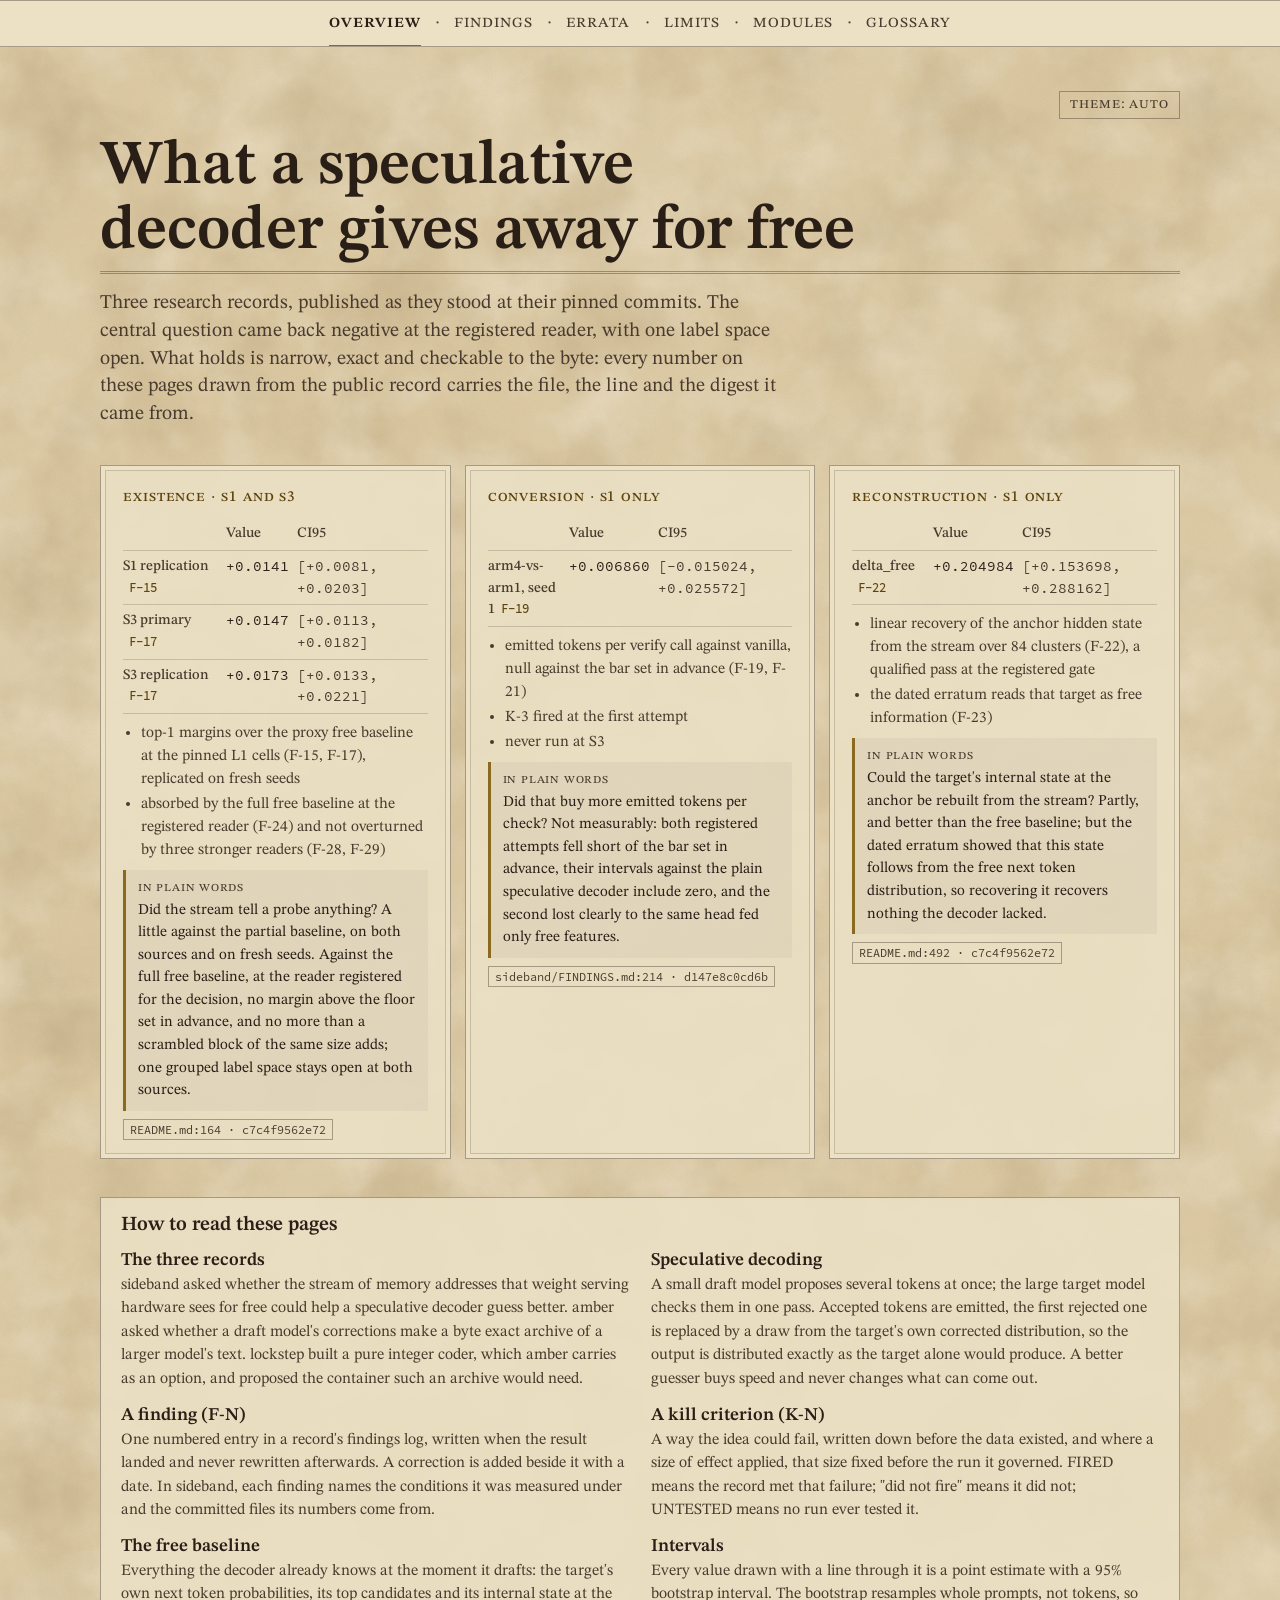
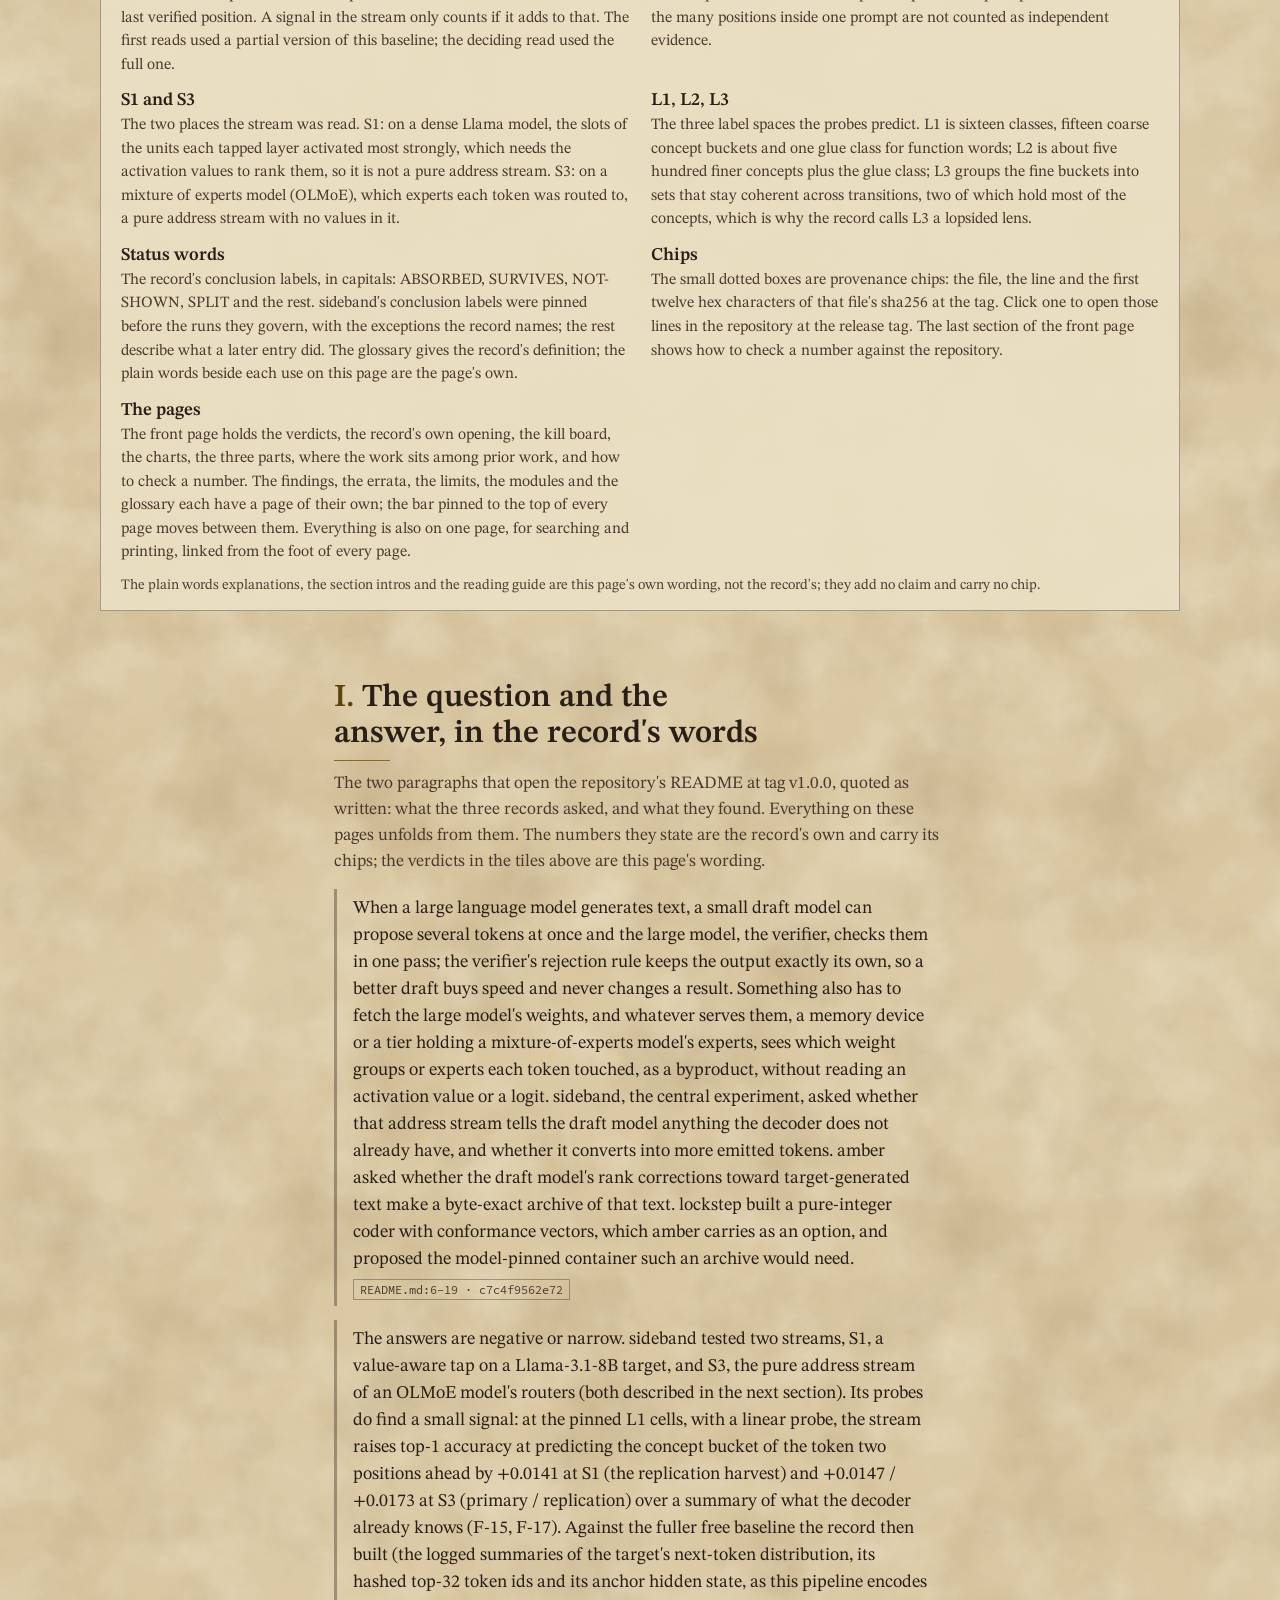
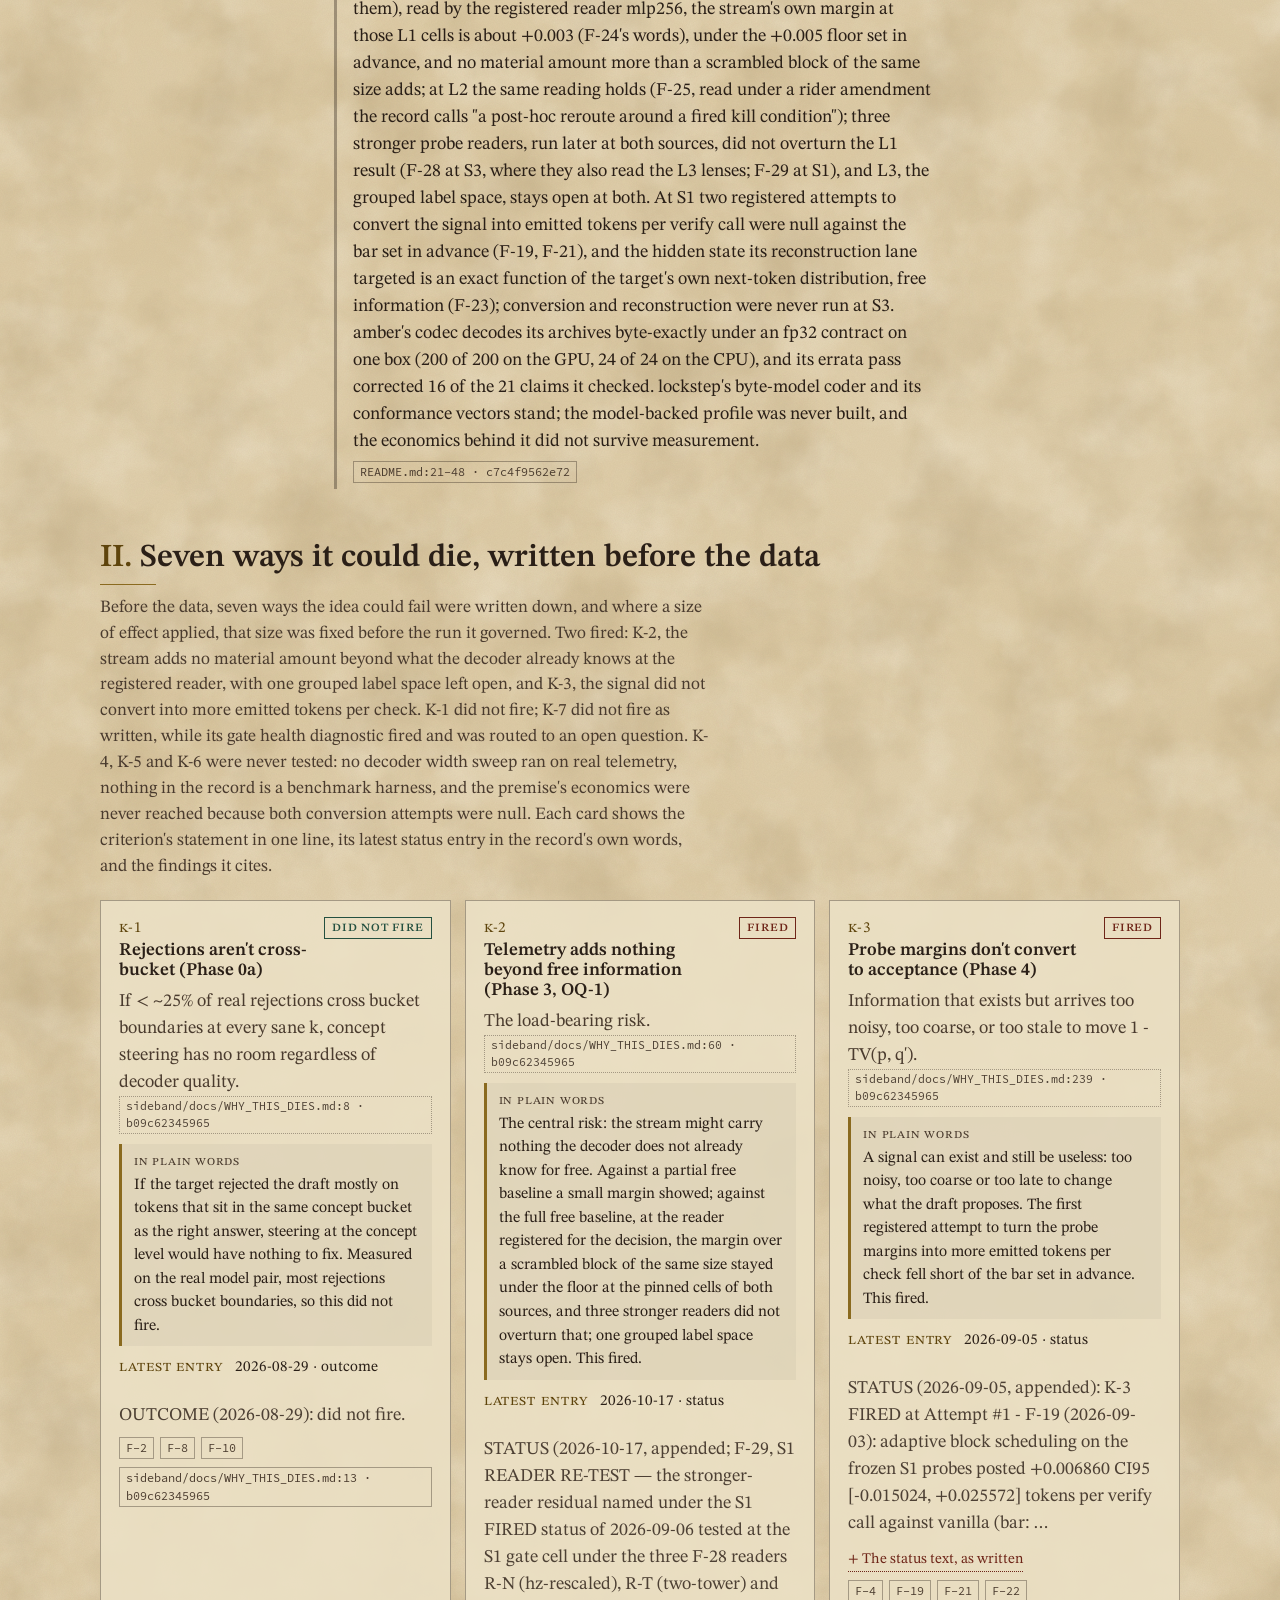
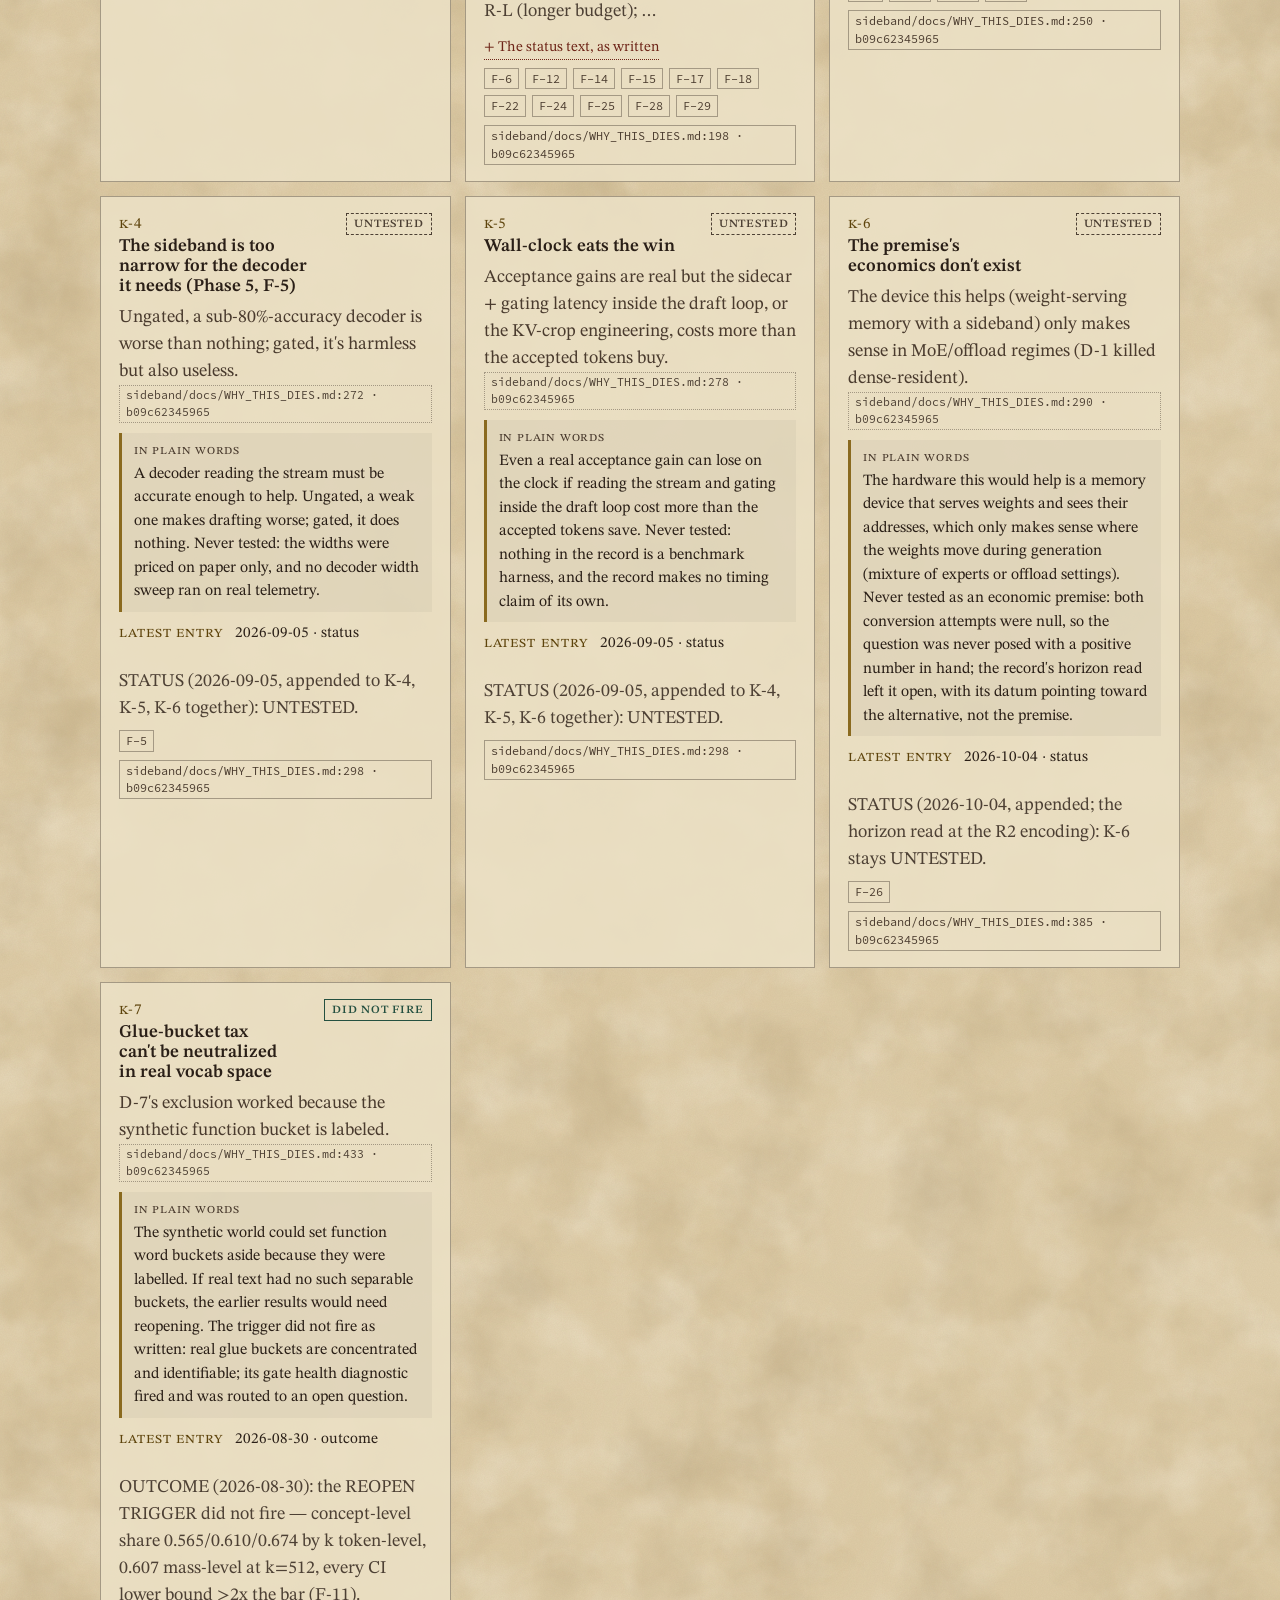
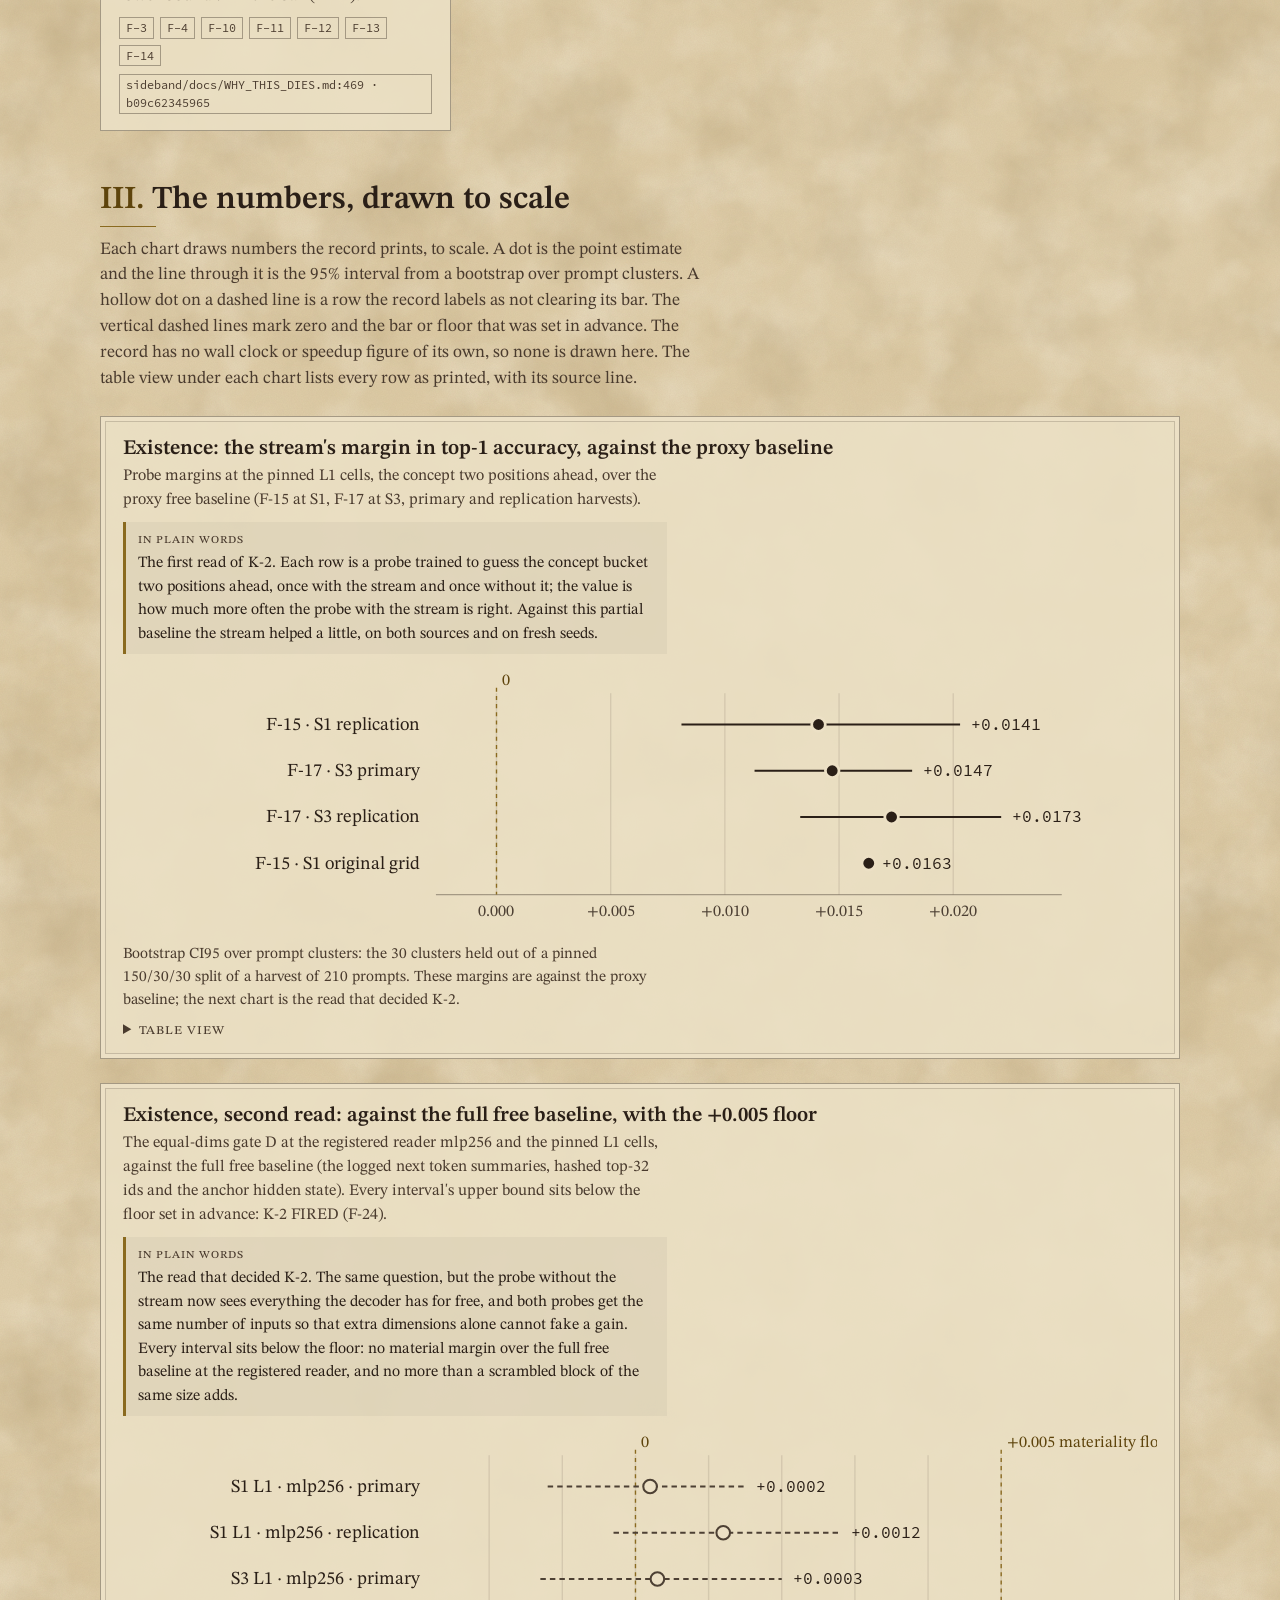
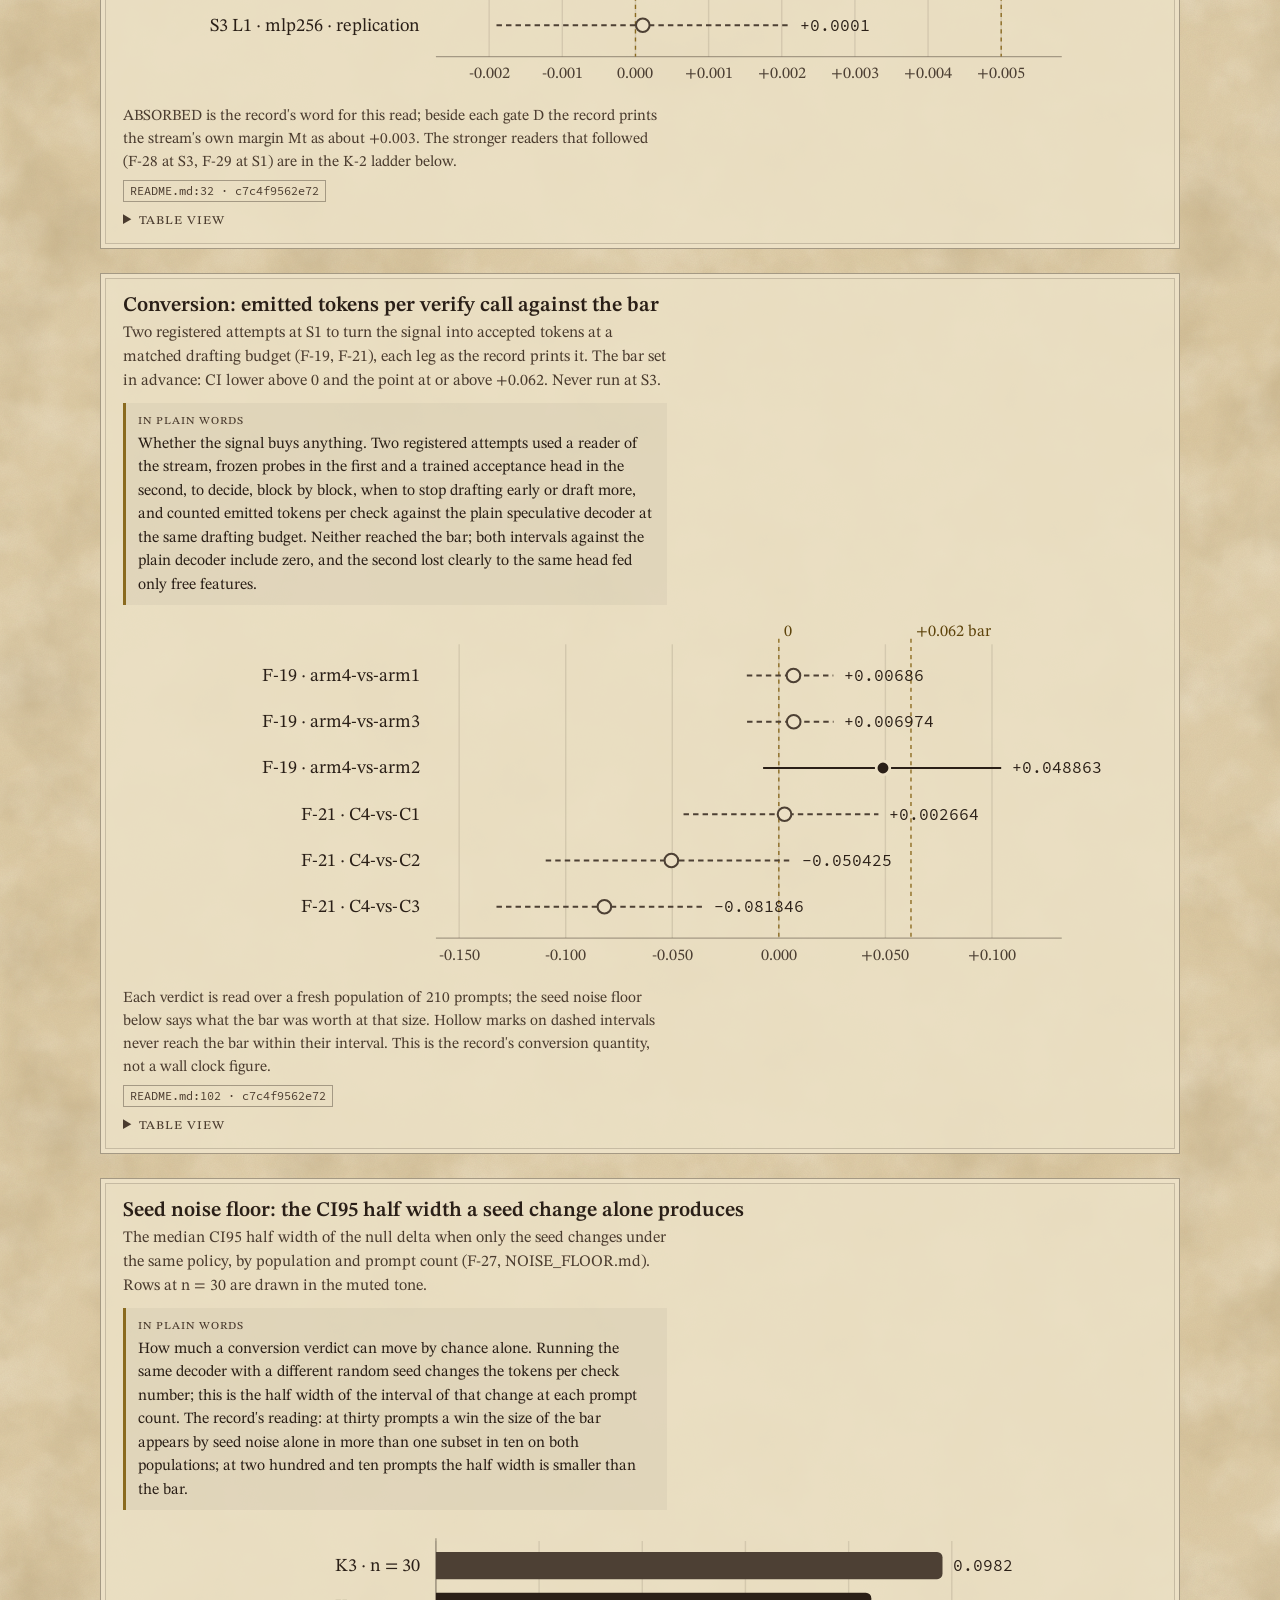
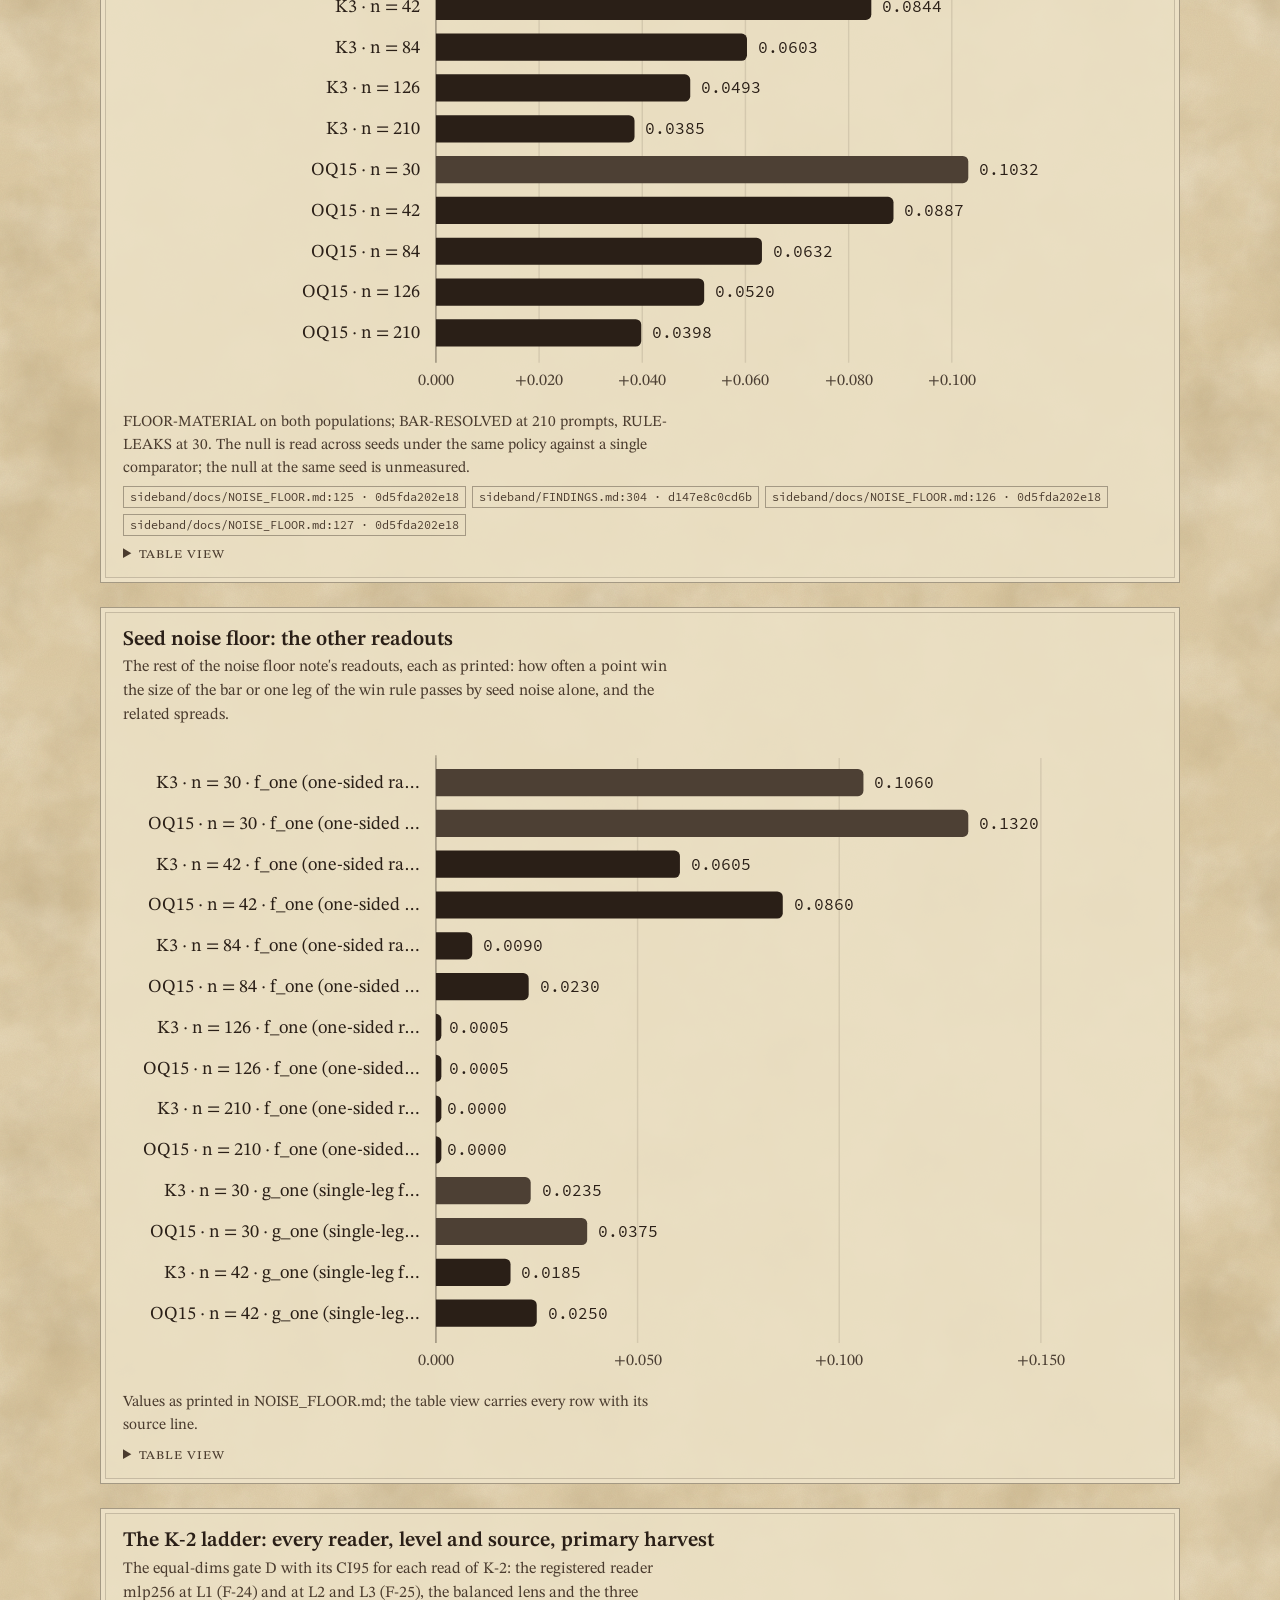
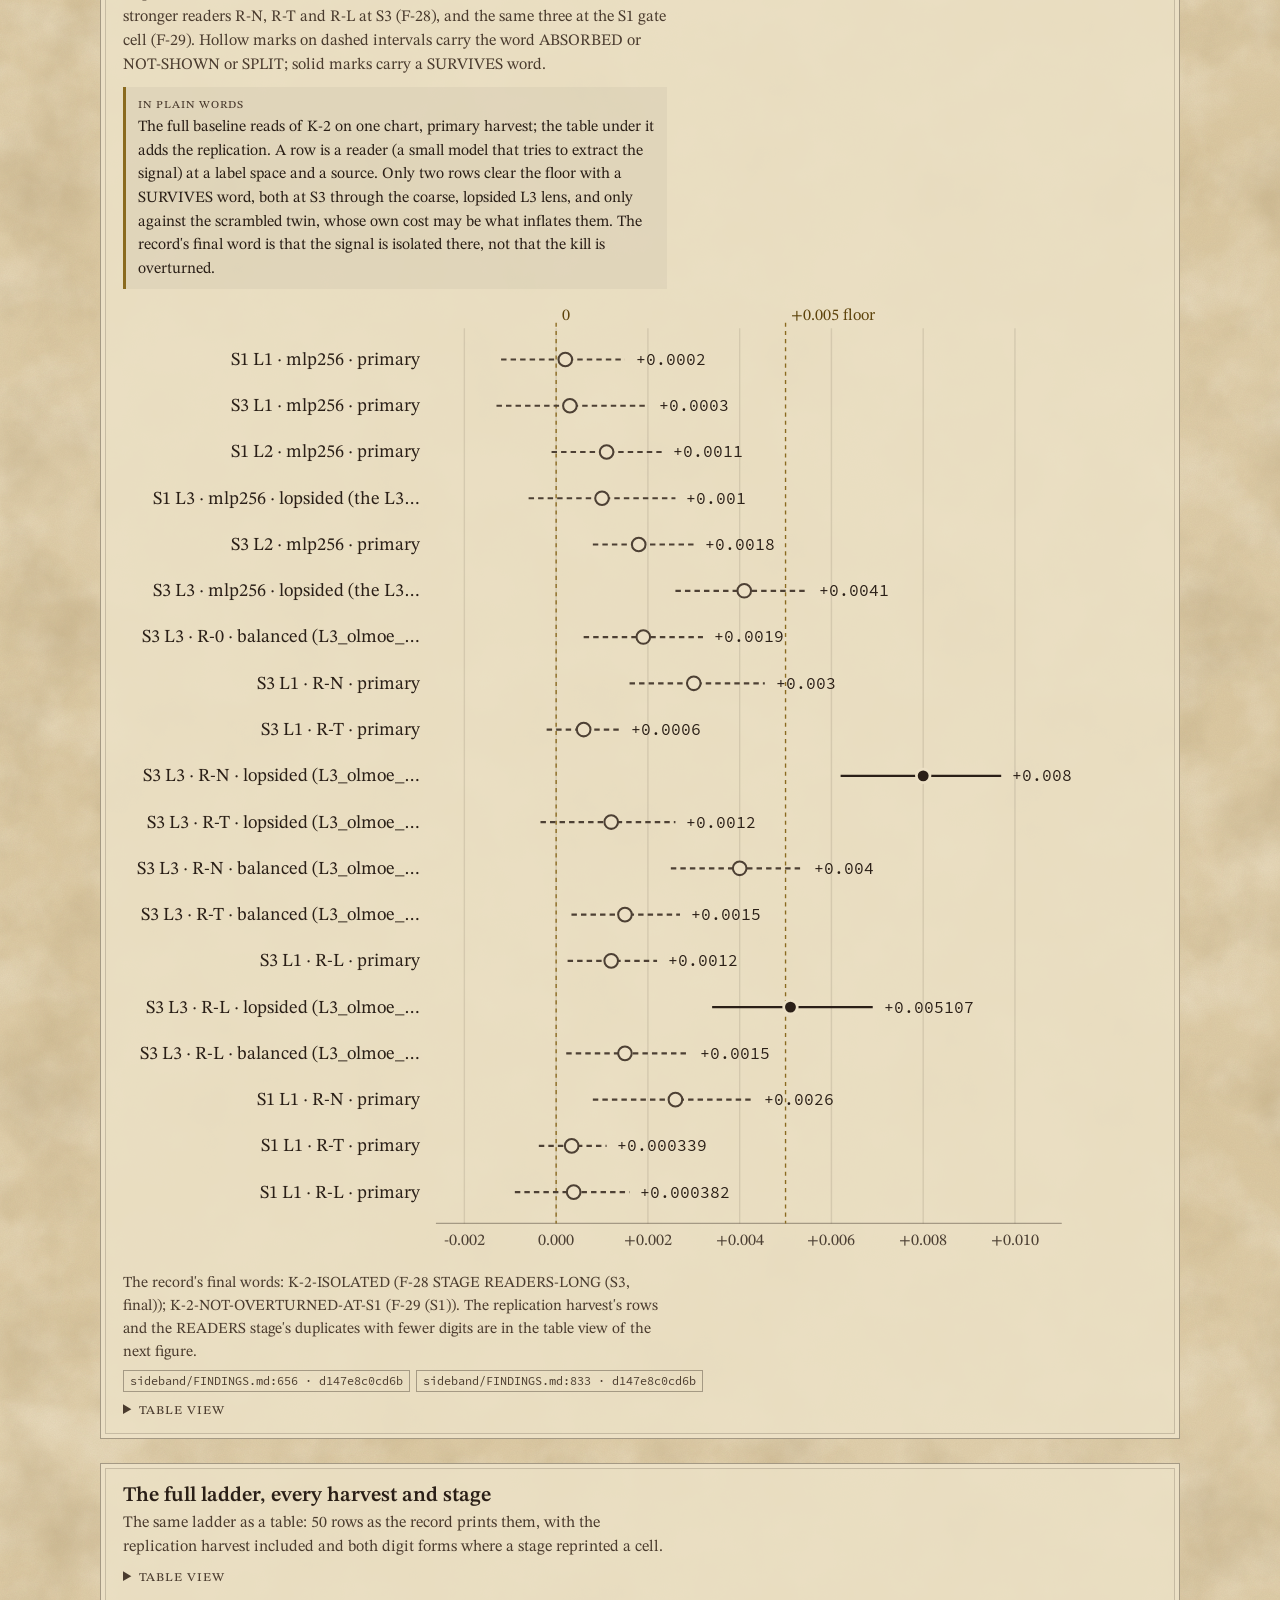
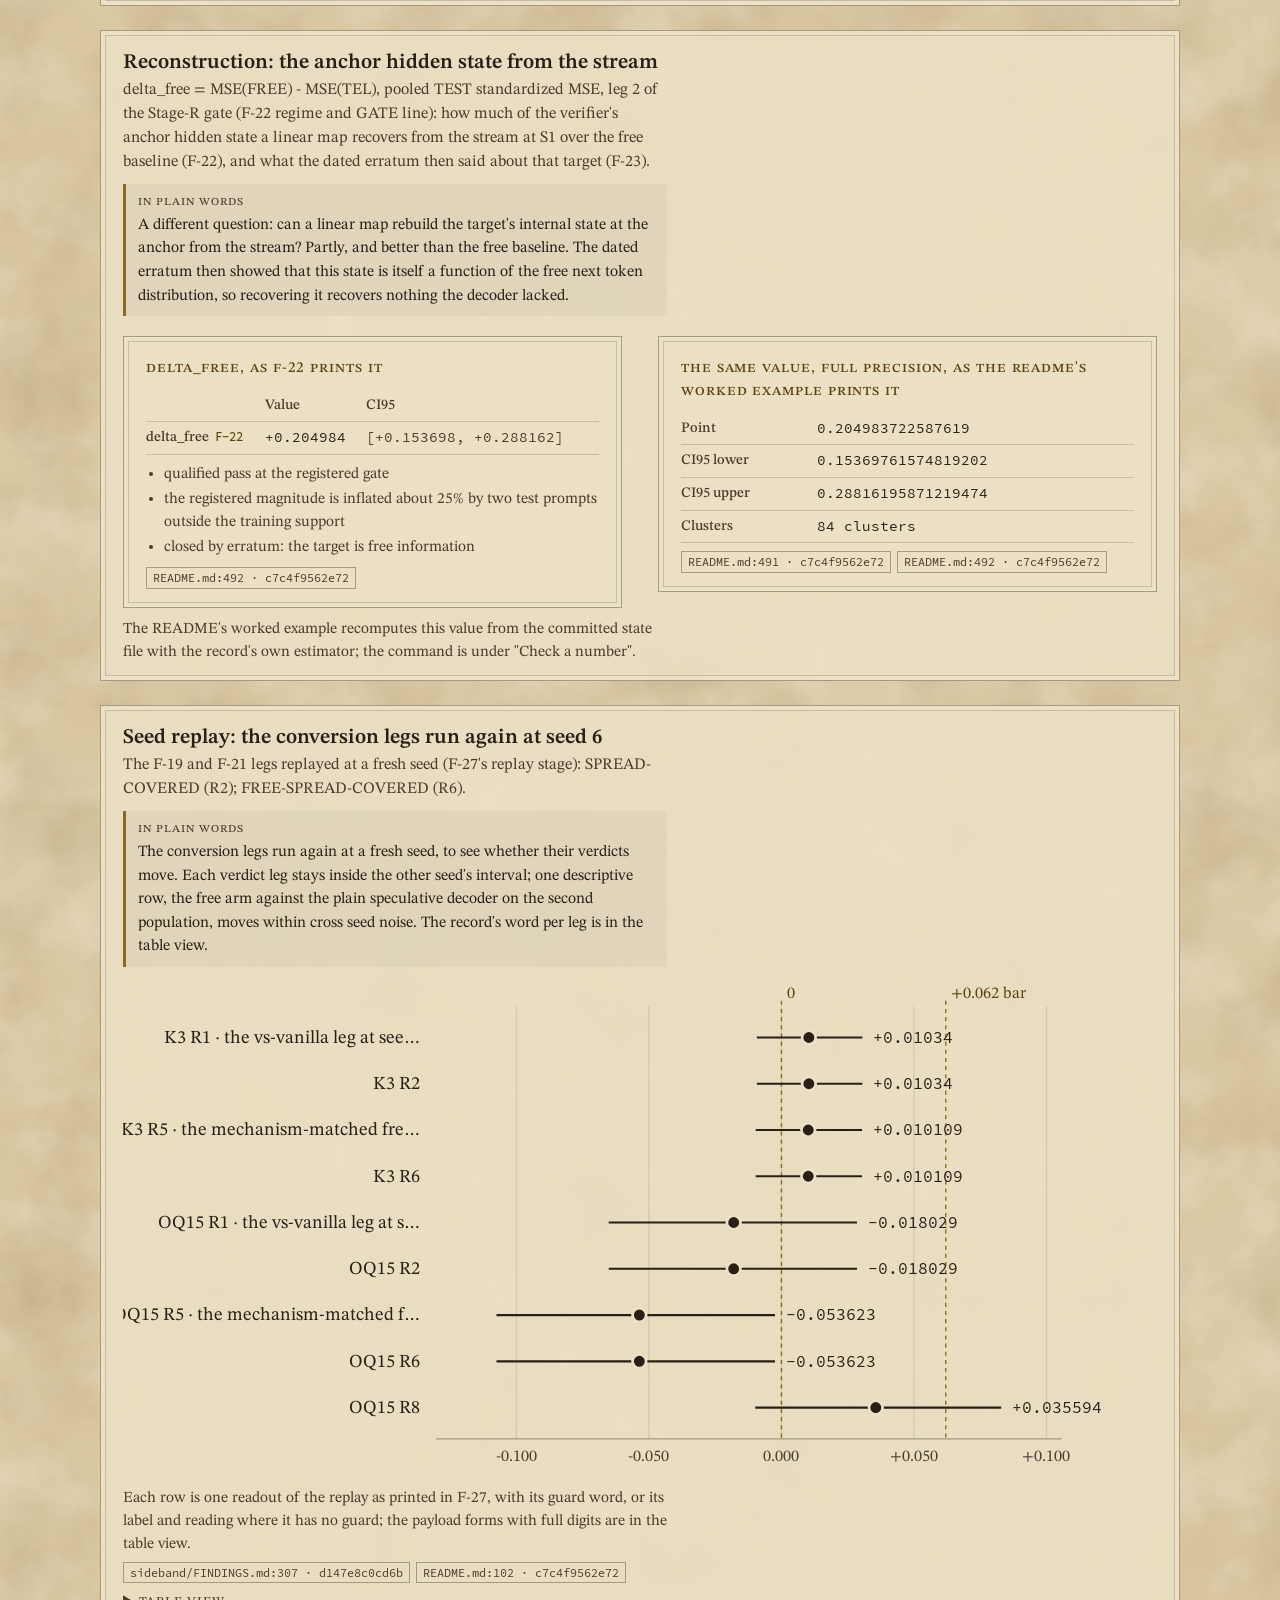
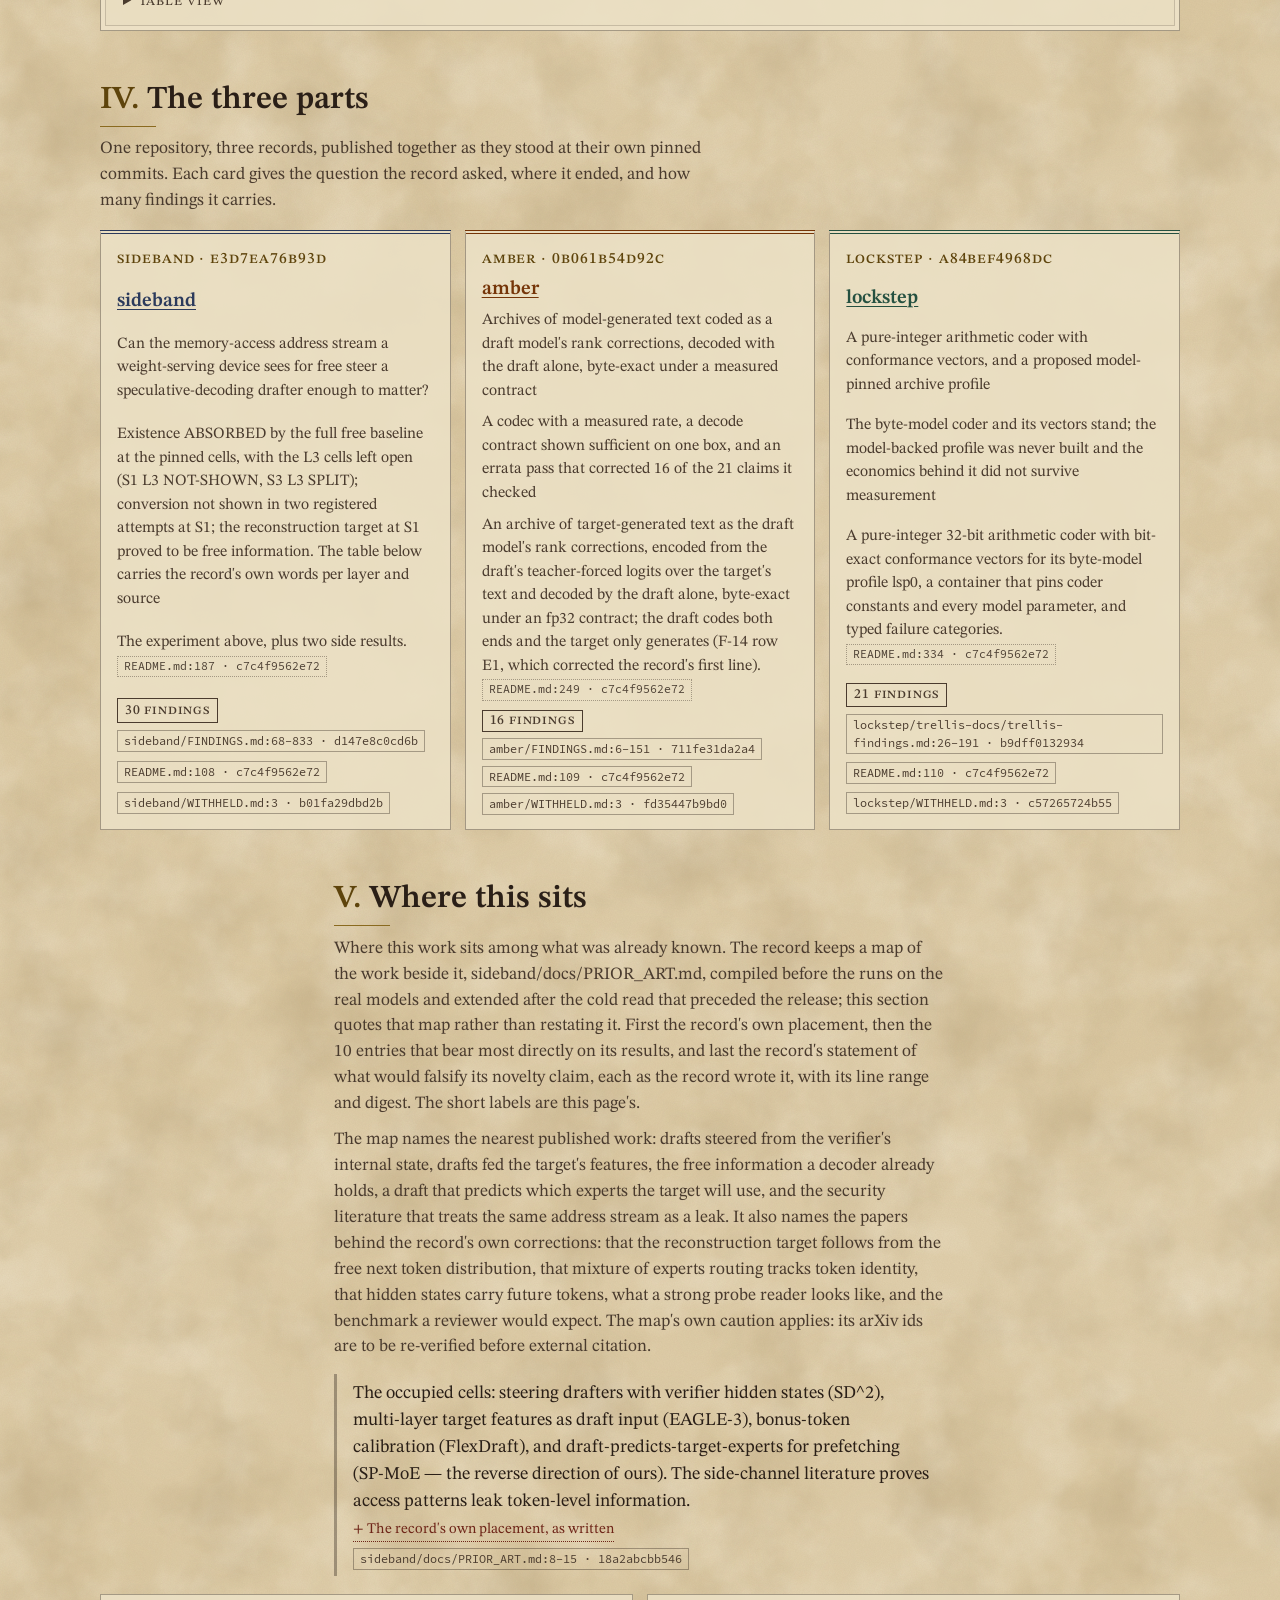
==== commit cb841538: "Rail on top, module get and how to blocks, chips and part names as links The six page rail is the fi" ====
--- a/docs/index.html
+++ b/docs/index.html
@@ -28,81 +28,81 @@
 </head>
 <body data-commit="447815f34ce6ca8042284a42ecdd5bdb1cd05977" data-page="index.html">
 <a class="skip-link" href="#main">Skip to content</a>
+<nav class="rail" aria-label="Pages">
+  <ul><li><a href="index.html" aria-current="page">Overview</a></li><li><a href="findings.html">Findings</a></li><li><a href="errata.html">Errata</a></li><li><a href="limits.html">Limits</a></li><li><a href="modules.html">Modules</a></li><li><a href="glossary.html">Glossary</a></li></ul>
+</nav>
+
 <header class="masthead wide" id="top">
   <div class="topbar"><button class="theme-toggle" id="theme-toggle" type="button" hidden>Theme: auto</button></div>
   <h1>What a speculative decoder gives away for free</h1>
   <p class="lede col" style="margin-inline:0">Three research records, published as they stood at their pinned commits. The central question came back negative at the registered reader, with one label space open. What holds is narrow, exact and checkable to the byte: every number on these pages drawn from the public record carries the file, the line and the digest it came from.</p>
-  <div class="tiles" id="verdicts"><div class="tile"><div class="label">Existence · S1 and S3</div><table class="vals"><thead><tr><th></th><th>Value</th><th>CI95</th></tr></thead><tbody><tr><th scope="row">S1 replication<span class="fid">F-15</span></th><td class="num">+0.0141</td><td class="num ci">[+0.0081, +0.0203]</td></tr><tr><th scope="row">S3 primary<span class="fid">F-17</span></th><td class="num">+0.0147</td><td class="num ci">[+0.0113, +0.0182]</td></tr><tr><th scope="row">S3 replication<span class="fid">F-17</span></th><td class="num">+0.0173</td><td class="num ci">[+0.0133, +0.0221]</td></tr></tbody></table><ul class="words"><li>top-1 margins over the proxy free baseline at the pinned L1 cells (F-15, F-17), replicated on fresh seeds</li><li>absorbed by the full free baseline at the registered reader (F-24) and not overturned by three stronger readers (F-28, F-29)</li></ul><div class="plain"><span class="plain-label">In plain words</span>Did the stream tell a probe anything? A little against the partial baseline, on both sources and on fresh seeds. Against the full free baseline, at the reader registered for the decision, no margin above the floor set in advance, and no more than a scrambled block of the same size adds; one grouped label space stays open at both sources.</div><div class="cites"><button class="prov" type="button">README.md:164 · c7c4f9562e72</button></div></div><div class="tile"><div class="label">Conversion · S1 only</div><table class="vals"><thead><tr><th></th><th>Value</th><th>CI95</th></tr></thead><tbody><tr><th scope="row">arm4-vs-arm1, seed 1<span class="fid">F-19</span></th><td class="num">+0.006860</td><td class="num ci">[-0.015024, +0.025572]</td></tr></tbody></table><ul class="words"><li>emitted tokens per verify call against vanilla, null against the bar set in advance (F-19, F-21)</li><li>K-3 fired at the first attempt</li><li>never run at S3</li></ul><div class="plain"><span class="plain-label">In plain words</span>Did that buy more emitted tokens per check? Not measurably: both registered attempts fell short of the bar set in advance, their intervals against the plain speculative decoder include zero, and the second lost clearly to the same head fed only free features.</div><div class="cites"><button class="prov" type="button">sideband/FINDINGS.md:214 · d147e8c0cd6b</button></div></div><div class="tile"><div class="label">Reconstruction · S1 only</div><table class="vals"><thead><tr><th></th><th>Value</th><th>CI95</th></tr></thead><tbody><tr><th scope="row">delta_free<span class="fid">F-22</span></th><td class="num">+0.204984</td><td class="num ci">[+0.153698, +0.288162]</td></tr></tbody></table><ul class="words"><li>linear recovery of the anchor hidden state from the stream over 84 clusters (F-22), a qualified pass at the registered gate</li><li>the dated erratum reads that target as free information (F-23)</li></ul><div class="plain"><span class="plain-label">In plain words</span>Could the target&#x27;s internal state at the anchor be rebuilt from the stream? Partly, and better than the free baseline; but the dated erratum showed that this state follows from the free next token distribution, so recovering it recovers nothing the decoder lacked.</div><div class="cites"><button class="prov" type="button">README.md:492 · c7c4f9562e72</button></div></div></div>
-  <div class="guide" id="guide"><h2>How to read these pages</h2><dl><div><dt>The three records</dt><dd>sideband asked whether the stream of memory addresses that weight serving hardware sees for free could help a speculative decoder guess better. amber asked whether a draft model&#x27;s corrections make a byte exact archive of a larger model&#x27;s text. lockstep built a pure integer coder, which amber carries as an option, and proposed the container such an archive would need.</dd></div><div><dt>Speculative decoding</dt><dd>A small draft model proposes several tokens at once; the large target model checks them in one pass. Accepted tokens are emitted, the first rejected one is replaced by a draw from the target&#x27;s own corrected distribution, so the output is distributed exactly as the target alone would produce. A better guesser buys speed and never changes what can come out.</dd></div><div><dt>A finding (F-N)</dt><dd>One numbered entry in a record&#x27;s findings log, written when the result landed and never rewritten afterwards. A correction is added beside it with a date. In sideband, each finding names the conditions it was measured under and the committed files its numbers come from.</dd></div><div><dt>A kill criterion (K-N)</dt><dd>A way the idea could fail, written down before the data existed, and where a size of effect applied, that size fixed before the run it governed. FIRED means the record met that failure; &quot;did not fire&quot; means it did not; UNTESTED means no run ever tested it.</dd></div><div><dt>The free baseline</dt><dd>Everything the decoder already knows at the moment it drafts: the target&#x27;s own next token probabilities, its top candidates and its internal state at the last verified position. A signal in the stream only counts if it adds to that. The first reads used a partial version of this baseline; the deciding read used the full one.</dd></div><div><dt>Intervals</dt><dd>Every value drawn with a line through it is a point estimate with a 95% bootstrap interval. The bootstrap resamples whole prompts, not tokens, so the many positions inside one prompt are not counted as independent evidence.</dd></div><div><dt>S1 and S3</dt><dd>The two places the stream was read. S1: on a dense Llama model, the slots of the units each tapped layer activated most strongly, which needs the activation values to rank them, so it is not a pure address stream. S3: on a mixture of experts model (OLMoE), which experts each token was routed to, a pure address stream with no values in it.</dd></div><div><dt>L1, L2, L3</dt><dd>The three label spaces the probes predict. L1 is sixteen classes, fifteen coarse concept buckets and one glue class for function words; L2 is about five hundred finer concepts plus the glue class; L3 groups the fine buckets into sets that stay coherent across transitions, two of which hold most of the concepts, which is why the record calls L3 a lopsided lens.</dd></div><div><dt>Status words</dt><dd>The record&#x27;s conclusion labels, in capitals: ABSORBED, SURVIVES, NOT-SHOWN, SPLIT and the rest. sideband&#x27;s conclusion labels were pinned before the runs they govern, with the exceptions the record names; the rest describe what a later entry did. The glossary gives the record&#x27;s definition; the plain words beside each use on this page are the page&#x27;s own.</dd></div><div><dt>Chips</dt><dd>The small dotted boxes are provenance chips: the file, the line and the first twelve hex characters of that file&#x27;s sha256 at the tag. Click one to copy it. The last section of the front page shows how to check a number against the repository.</dd></div><div><dt>The pages</dt><dd>The front page holds the verdicts, the record&#x27;s own opening, the kill board, the charts, the three parts, where the work sits among prior work, and how to check a number. The findings, the errata, the limits, the modules and the glossary each have a page of their own; the bar under the masthead moves between them. Everything is also on one page, for searching and printing, linked from the foot of every page.</dd></div></dl><p class="credit">The plain words explanations, the section intros and the reading guide are this page&#x27;s own wording, not the record&#x27;s; they add no claim and carry no chip.</p></div>
+  <div class="tiles" id="verdicts"><div class="tile"><div class="label">Existence · S1 and S3</div><table class="vals"><thead><tr><th></th><th>Value</th><th>CI95</th></tr></thead><tbody><tr><th scope="row">S1 replication<span class="fid">F-15</span></th><td class="num">+0.0141</td><td class="num ci">[+0.0081, +0.0203]</td></tr><tr><th scope="row">S3 primary<span class="fid">F-17</span></th><td class="num">+0.0147</td><td class="num ci">[+0.0113, +0.0182]</td></tr><tr><th scope="row">S3 replication<span class="fid">F-17</span></th><td class="num">+0.0173</td><td class="num ci">[+0.0133, +0.0221]</td></tr></tbody></table><ul class="words"><li>top-1 margins over the proxy free baseline at the pinned L1 cells (F-15, F-17), replicated on fresh seeds</li><li>absorbed by the full free baseline at the registered reader (F-24) and not overturned by three stronger readers (F-28, F-29)</li></ul><div class="plain"><span class="plain-label">In plain words</span>Did the stream tell a probe anything? A little against the partial baseline, on both sources and on fresh seeds. Against the full free baseline, at the reader registered for the decision, no margin above the floor set in advance, and no more than a scrambled block of the same size adds; one grouped label space stays open at both sources.</div><div class="cites"><a class="prov" href="https://github.com/Mike-Byrne-AI/specdec-sidechannels/blob/v1.0.0/README.md?plain=1#L164">README.md:164 · c7c4f9562e72</a></div></div><div class="tile"><div class="label">Conversion · S1 only</div><table class="vals"><thead><tr><th></th><th>Value</th><th>CI95</th></tr></thead><tbody><tr><th scope="row">arm4-vs-arm1, seed 1<span class="fid">F-19</span></th><td class="num">+0.006860</td><td class="num ci">[-0.015024, +0.025572]</td></tr></tbody></table><ul class="words"><li>emitted tokens per verify call against vanilla, null against the bar set in advance (F-19, F-21)</li><li>K-3 fired at the first attempt</li><li>never run at S3</li></ul><div class="plain"><span class="plain-label">In plain words</span>Did that buy more emitted tokens per check? Not measurably: both registered attempts fell short of the bar set in advance, their intervals against the plain speculative decoder include zero, and the second lost clearly to the same head fed only free features.</div><div class="cites"><a class="prov" href="https://github.com/Mike-Byrne-AI/specdec-sidechannels/blob/v1.0.0/sideband/FINDINGS.md?plain=1#L214">sideband/FINDINGS.md:214 · d147e8c0cd6b</a></div></div><div class="tile"><div class="label">Reconstruction · S1 only</div><table class="vals"><thead><tr><th></th><th>Value</th><th>CI95</th></tr></thead><tbody><tr><th scope="row">delta_free<span class="fid">F-22</span></th><td class="num">+0.204984</td><td class="num ci">[+0.153698, +0.288162]</td></tr></tbody></table><ul class="words"><li>linear recovery of the anchor hidden state from the stream over 84 clusters (F-22), a qualified pass at the registered gate</li><li>the dated erratum reads that target as free information (F-23)</li></ul><div class="plain"><span class="plain-label">In plain words</span>Could the target&#x27;s internal state at the anchor be rebuilt from the stream? Partly, and better than the free baseline; but the dated erratum showed that this state follows from the free next token distribution, so recovering it recovers nothing the decoder lacked.</div><div class="cites"><a class="prov" href="https://github.com/Mike-Byrne-AI/specdec-sidechannels/blob/v1.0.0/README.md?plain=1#L492">README.md:492 · c7c4f9562e72</a></div></div></div>
+  <div class="guide" id="guide"><h2>How to read these pages</h2><dl><div><dt>The three records</dt><dd>sideband asked whether the stream of memory addresses that weight serving hardware sees for free could help a speculative decoder guess better. amber asked whether a draft model&#x27;s corrections make a byte exact archive of a larger model&#x27;s text. lockstep built a pure integer coder, which amber carries as an option, and proposed the container such an archive would need.</dd></div><div><dt>Speculative decoding</dt><dd>A small draft model proposes several tokens at once; the large target model checks them in one pass. Accepted tokens are emitted, the first rejected one is replaced by a draw from the target&#x27;s own corrected distribution, so the output is distributed exactly as the target alone would produce. A better guesser buys speed and never changes what can come out.</dd></div><div><dt>A finding (F-N)</dt><dd>One numbered entry in a record&#x27;s findings log, written when the result landed and never rewritten afterwards. A correction is added beside it with a date. In sideband, each finding names the conditions it was measured under and the committed files its numbers come from.</dd></div><div><dt>A kill criterion (K-N)</dt><dd>A way the idea could fail, written down before the data existed, and where a size of effect applied, that size fixed before the run it governed. FIRED means the record met that failure; &quot;did not fire&quot; means it did not; UNTESTED means no run ever tested it.</dd></div><div><dt>The free baseline</dt><dd>Everything the decoder already knows at the moment it drafts: the target&#x27;s own next token probabilities, its top candidates and its internal state at the last verified position. A signal in the stream only counts if it adds to that. The first reads used a partial version of this baseline; the deciding read used the full one.</dd></div><div><dt>Intervals</dt><dd>Every value drawn with a line through it is a point estimate with a 95% bootstrap interval. The bootstrap resamples whole prompts, not tokens, so the many positions inside one prompt are not counted as independent evidence.</dd></div><div><dt>S1 and S3</dt><dd>The two places the stream was read. S1: on a dense Llama model, the slots of the units each tapped layer activated most strongly, which needs the activation values to rank them, so it is not a pure address stream. S3: on a mixture of experts model (OLMoE), which experts each token was routed to, a pure address stream with no values in it.</dd></div><div><dt>L1, L2, L3</dt><dd>The three label spaces the probes predict. L1 is sixteen classes, fifteen coarse concept buckets and one glue class for function words; L2 is about five hundred finer concepts plus the glue class; L3 groups the fine buckets into sets that stay coherent across transitions, two of which hold most of the concepts, which is why the record calls L3 a lopsided lens.</dd></div><div><dt>Status words</dt><dd>The record&#x27;s conclusion labels, in capitals: ABSORBED, SURVIVES, NOT-SHOWN, SPLIT and the rest. sideband&#x27;s conclusion labels were pinned before the runs they govern, with the exceptions the record names; the rest describe what a later entry did. The glossary gives the record&#x27;s definition; the plain words beside each use on this page are the page&#x27;s own.</dd></div><div><dt>Chips</dt><dd>The small dotted boxes are provenance chips: the file, the line and the first twelve hex characters of that file&#x27;s sha256 at the tag. Click one to open those lines in the repository at the release tag. The last section of the front page shows how to check a number against the repository.</dd></div><div><dt>The pages</dt><dd>The front page holds the verdicts, the record&#x27;s own opening, the kill board, the charts, the three parts, where the work sits among prior work, and how to check a number. The findings, the errata, the limits, the modules and the glossary each have a page of their own; the bar pinned to the top of every page moves between them. Everything is also on one page, for searching and printing, linked from the foot of every page.</dd></div></dl><p class="credit">The plain words explanations, the section intros and the reading guide are this page&#x27;s own wording, not the record&#x27;s; they add no claim and carry no chip.</p></div>
 </header>
-
-<nav class="rail" aria-label="Pages">
-  <ul><li><a href="index.html" aria-current="page">Overview</a></li><li><a href="findings.html">Findings</a></li><li><a href="errata.html">Errata</a></li><li><a href="limits.html">Limits</a></li><li><a href="modules.html">Modules</a></li><li><a href="glossary.html">Glossary</a></li></ul>
-</nav>
 
 <main id="main" tabindex="-1">
 <section id="abstract"><div class="col">
 <h2>The question and the answer, in the record's words</h2>
 <p class="intro">The two paragraphs that open the repository&#x27;s README at tag v1.0.0, quoted as written: what the three records asked, and what they found. Everything on these pages unfolds from them. The numbers they state are the record&#x27;s own and carry its chips; the verdicts in the tiles above are this page&#x27;s wording.</p>
-<div class="quote"><p>When a large language model generates text, a small draft model can propose several tokens at once and the large model, the verifier, checks them in one pass; the verifier&#x27;s rejection rule keeps the output exactly its own, so a better draft buys speed and never changes a result. Something also has to fetch the large model&#x27;s weights, and whatever serves them, a memory device or a tier holding a mixture-of-experts model&#x27;s experts, sees which weight groups or experts each token touched, as a byproduct, without reading an activation value or a logit. sideband, the central experiment, asked whether that address stream tells the draft model anything the decoder does not already have, and whether it converts into more emitted tokens. amber asked whether the draft model&#x27;s rank corrections toward target-generated text make a byte-exact archive of that text. lockstep built a pure-integer coder with conformance vectors, which amber carries as an option, and proposed the model-pinned container such an archive would need.</p><div class="cites"><button class="prov" type="button">README.md:6–19 · c7c4f9562e72</button></div></div>
-<div class="quote"><p>The answers are negative or narrow. sideband tested two streams, S1, a value-aware tap on a Llama-3.1-8B target, and S3, the pure address stream of an OLMoE model&#x27;s routers (both described in the next section). Its probes do find a small signal: at the pinned L1 cells, with a linear probe, the stream raises top-1 accuracy at predicting the concept bucket of the token two positions ahead by +0.0141 at S1 (the replication harvest) and +0.0147 / +0.0173 at S3 (primary / replication) over a summary of what the decoder already knows (F-15, F-17). Against the fuller free baseline the record then built (the logged summaries of the target&#x27;s next-token distribution, its hashed top-32 token ids and its anchor hidden state, as this pipeline encodes them), read by the registered reader mlp256, the stream&#x27;s own margin at those L1 cells is about +0.003 (F-24&#x27;s words), under the +0.005 floor set in advance, and no material amount more than a scrambled block of the same size adds; at L2 the same reading holds (F-25, read under a rider amendment the record calls &quot;a post-hoc reroute around a fired kill condition&quot;); three stronger probe readers, run later at both sources, did not overturn the L1 result (F-28 at S3, where they also read the L3 lenses; F-29 at S1), and L3, the grouped label space, stays open at both. At S1 two registered attempts to convert the signal into emitted tokens per verify call were null against the bar set in advance (F-19, F-21), and the hidden state its reconstruction lane targeted is an exact function of the target&#x27;s own next-token distribution, free information (F-23); conversion and reconstruction were never run at S3. amber&#x27;s codec decodes its archives byte-exactly under an fp32 contract on one box (200 of 200 on the GPU, 24 of 24 on the CPU), and its errata pass corrected 16 of the 21 claims it checked. lockstep&#x27;s byte-model coder and its conformance vectors stand; the model-backed profile was never built, and the economics behind it did not survive measurement.</p><div class="cites"><button class="prov" type="button">README.md:21–48 · c7c4f9562e72</button></div></div>
+<div class="quote"><p>When a large language model generates text, a small draft model can propose several tokens at once and the large model, the verifier, checks them in one pass; the verifier&#x27;s rejection rule keeps the output exactly its own, so a better draft buys speed and never changes a result. Something also has to fetch the large model&#x27;s weights, and whatever serves them, a memory device or a tier holding a mixture-of-experts model&#x27;s experts, sees which weight groups or experts each token touched, as a byproduct, without reading an activation value or a logit. sideband, the central experiment, asked whether that address stream tells the draft model anything the decoder does not already have, and whether it converts into more emitted tokens. amber asked whether the draft model&#x27;s rank corrections toward target-generated text make a byte-exact archive of that text. lockstep built a pure-integer coder with conformance vectors, which amber carries as an option, and proposed the model-pinned container such an archive would need.</p><div class="cites"><a class="prov" href="https://github.com/Mike-Byrne-AI/specdec-sidechannels/blob/v1.0.0/README.md?plain=1#L6-L19">README.md:6–19 · c7c4f9562e72</a></div></div>
+<div class="quote"><p>The answers are negative or narrow. sideband tested two streams, S1, a value-aware tap on a Llama-3.1-8B target, and S3, the pure address stream of an OLMoE model&#x27;s routers (both described in the next section). Its probes do find a small signal: at the pinned L1 cells, with a linear probe, the stream raises top-1 accuracy at predicting the concept bucket of the token two positions ahead by +0.0141 at S1 (the replication harvest) and +0.0147 / +0.0173 at S3 (primary / replication) over a summary of what the decoder already knows (F-15, F-17). Against the fuller free baseline the record then built (the logged summaries of the target&#x27;s next-token distribution, its hashed top-32 token ids and its anchor hidden state, as this pipeline encodes them), read by the registered reader mlp256, the stream&#x27;s own margin at those L1 cells is about +0.003 (F-24&#x27;s words), under the +0.005 floor set in advance, and no material amount more than a scrambled block of the same size adds; at L2 the same reading holds (F-25, read under a rider amendment the record calls &quot;a post-hoc reroute around a fired kill condition&quot;); three stronger probe readers, run later at both sources, did not overturn the L1 result (F-28 at S3, where they also read the L3 lenses; F-29 at S1), and L3, the grouped label space, stays open at both. At S1 two registered attempts to convert the signal into emitted tokens per verify call were null against the bar set in advance (F-19, F-21), and the hidden state its reconstruction lane targeted is an exact function of the target&#x27;s own next-token distribution, free information (F-23); conversion and reconstruction were never run at S3. amber&#x27;s codec decodes its archives byte-exactly under an fp32 contract on one box (200 of 200 on the GPU, 24 of 24 on the CPU), and its errata pass corrected 16 of the 21 claims it checked. lockstep&#x27;s byte-model coder and its conformance vectors stand; the model-backed profile was never built, and the economics behind it did not survive measurement.</p><div class="cites"><a class="prov" href="https://github.com/Mike-Byrne-AI/specdec-sidechannels/blob/v1.0.0/README.md?plain=1#L21-L48">README.md:21–48 · c7c4f9562e72</a></div></div>
 </div></section>
 
 <section id="kill"><div class="wide">
 <h2>Seven ways it could die, written before the data</h2>
 <p class="intro">Before the data, seven ways the idea could fail were written down, and where a size of effect applied, that size was fixed before the run it governed. Two fired: K-2, the stream adds no material amount beyond what the decoder already knows at the registered reader, with one grouped label space left open, and K-3, the signal did not convert into more emitted tokens per check. K-1 did not fire; K-7 did not fire as written, while its gate health diagnostic fired and was routed to an open question. K-4, K-5 and K-6 were never tested: no decoder width sweep ran on real telemetry, nothing in the record is a benchmark harness, and the premise&#x27;s economics were never reached because both conversion attempts were null. Each card shows the criterion&#x27;s statement in one line, its latest status entry in the record&#x27;s own words, and the findings it cites.</p>
 <div class="kill" id="killboard">
-<div class="card" id="K-1"><div class="head"><div><div class="id">K-1</div><h3>Rejections aren&#x27;t cross-bucket (Phase 0a)</h3></div><span class="chip held">did not fire</span></div><p class="ink2">If &lt; ~25% of real rejections cross bucket boundaries at every sane k, concept steering has no room regardless of decoder quality. <button class="prov" type="button">sideband/docs/WHY_THIS_DIES.md:8 · b09c62345965</button></p><div class="plain"><span class="plain-label">In plain words</span>If the target rejected the draft mostly on tokens that sit in the same concept bucket as the right answer, steering at the concept level would have nothing to fix. Measured on the real model pair, most rejections cross bucket boundaries, so this did not fire.</div><dl class="kv"><dt>Latest entry</dt><dd>2026-08-29 · outcome</dd></dl><p class="muted kill-status lead">OUTCOME (2026-08-29): did not fire.</p><div class="cites"><a href="findings.html#F-2">F-2</a> <a href="findings.html#F-8">F-8</a> <a href="findings.html#F-10">F-10</a></div><div class="cites"><button class="prov" type="button">sideband/docs/WHY_THIS_DIES.md:13 · b09c62345965</button></div></div>
-<div class="card" id="K-2"><div class="head"><div><div class="id">K-2</div><h3>Telemetry adds nothing beyond free information (Phase 3, OQ-1)</h3></div><span class="chip fired">FIRED</span></div><p class="ink2">The load-bearing risk. <button class="prov" type="button">sideband/docs/WHY_THIS_DIES.md:60 · b09c62345965</button></p><div class="plain"><span class="plain-label">In plain words</span>The central risk: the stream might carry nothing the decoder does not already know for free. Against a partial free baseline a small margin showed; against the full free baseline, at the reader registered for the decision, the margin over a scrambled block of the same size stayed under the floor at the pinned cells of both sources, and three stronger readers did not overturn that; one grouped label space stays open. This fired.</div><dl class="kv"><dt>Latest entry</dt><dd>2026-10-17 · status</dd></dl><p class="muted kill-status lead">STATUS (2026-10-17, appended; F-29, S1 READER RE-TEST — the stronger-reader residual named under the S1 FIRED status of 2026-09-06 tested at the S1 gate cell under the three F-28 readers R-N (hz-rescaled), R-T (two-tower) and R-L (longer budget); …</p><details class="more"><summary>The status text, as written</summary><div class="full"><p>STATUS (2026-10-17, appended; F-29, S1 READER RE-TEST — the stronger-reader residual named under the S1 FIRED status of 2026-09-06 tested at the S1 gate cell under the three F-28 readers R-N (hz-rescaled), R-T (two-tower) and R-L (longer budget); a NEW registration of 2026-10-16, not an amendment of the reader-and-lens block, whose conditional STAGE S1 stays unrun; the word pinned before any cell trained): S1: K-2-NOT-OVERTURNED-AT-S1 (under readers R-N, R-T and R-L at S1; one more family of readers, not K-2&#x27;s universal): no reader overturned the registered reader&#x27;s S1 label under the hz-rescaled, two-tower and longer-budget readers: R-N (hz-rescaled) ABSORBED (D +0.0026 [+0.0008, +0.0043] / +0.0022 [+0.000497, +0.0039]); R-T (two-tower) ABSORBED (D +0.000339 [-0.000377, +0.0011] / +0.0011 [+0.000363, +0.0019]); R-L (longer budget) ABSORBED (D +0.000382 [-0.0009, +0.0016] / -0.000044 [-0.0014, +0.0013]); the stronger-reader residual at S1 L1 is narrowed at the ABSORBED readers (R-N (hz-rescaled), R-T (two-tower), R-L (longer budget)) to readers outside these families and is NOT narrowed at the NOT-SHOWN readers (none); the kill of 2026-09-06 stands as a statement about the registered reader, now with three more readers beside it; the S3 word K-2-ISOLATED (final) does not move.</p></div></details><div class="cites"><a href="findings.html#F-6">F-6</a> <a href="findings.html#F-12">F-12</a> <a href="findings.html#F-14">F-14</a> <a href="findings.html#F-15">F-15</a> <a href="findings.html#F-17">F-17</a> <a href="findings.html#F-18">F-18</a> <a href="findings.html#F-22">F-22</a> <a href="findings.html#F-24">F-24</a> <a href="findings.html#F-25">F-25</a> <a href="findings.html#F-28">F-28</a> <a href="findings.html#F-29">F-29</a></div><div class="cites"><button class="prov" type="button">sideband/docs/WHY_THIS_DIES.md:198 · b09c62345965</button></div></div>
-<div class="card" id="K-3"><div class="head"><div><div class="id">K-3</div><h3>Probe margins don&#x27;t convert to acceptance (Phase 4)</h3></div><span class="chip fired">FIRED</span></div><p class="ink2">Information that exists but arrives too noisy, too coarse, or too stale to move 1 - TV(p, q&#x27;). <button class="prov" type="button">sideband/docs/WHY_THIS_DIES.md:239 · b09c62345965</button></p><div class="plain"><span class="plain-label">In plain words</span>A signal can exist and still be useless: too noisy, too coarse or too late to change what the draft proposes. The first registered attempt to turn the probe margins into more emitted tokens per check fell short of the bar set in advance. This fired.</div><dl class="kv"><dt>Latest entry</dt><dd>2026-09-05 · status</dd></dl><p class="muted kill-status lead">STATUS (2026-09-05, appended): K-3 FIRED at Attempt #1 - F-19 (2026-09-03): adaptive block scheduling on the frozen S1 probes posted +0.006860 CI95 [-0.015024, +0.025572] tokens per verify call against vanilla (bar: …</p><details class="more"><summary>The status text, as written</summary><div class="full"><p>STATUS (2026-09-05, appended): K-3 FIRED at Attempt #1 - F-19 (2026-09-03): adaptive block scheduling on the frozen S1 probes posted +0.006860 CI95 [-0.015024, +0.025572] tokens per verify call against vanilla (bar: CI lower &gt; 0 AND point &gt;= +0.062), the pairwise budget guard breached twice by mechanism.</p></div></details><div class="cites"><a href="findings.html#F-4">F-4</a> <a href="findings.html#F-19">F-19</a> <a href="findings.html#F-21">F-21</a> <a href="findings.html#F-22">F-22</a></div><div class="cites"><button class="prov" type="button">sideband/docs/WHY_THIS_DIES.md:250 · b09c62345965</button></div></div>
-<div class="card" id="K-4"><div class="head"><div><div class="id">K-4</div><h3>The sideband is too narrow for the decoder it needs (Phase 5, F-5)</h3></div><span class="chip untested">UNTESTED</span></div><p class="ink2">Ungated, a sub-80%-accuracy decoder is worse than nothing; gated, it&#x27;s harmless but also useless. <button class="prov" type="button">sideband/docs/WHY_THIS_DIES.md:272 · b09c62345965</button></p><div class="plain"><span class="plain-label">In plain words</span>A decoder reading the stream must be accurate enough to help. Ungated, a weak one makes drafting worse; gated, it does nothing. Never tested: the widths were priced on paper only, and no decoder width sweep ran on real telemetry.</div><dl class="kv"><dt>Latest entry</dt><dd>2026-09-05 · status</dd></dl><p class="muted kill-status lead">STATUS (2026-09-05, appended to K-4, K-5, K-6 together): UNTESTED.</p><div class="cites"><a href="findings.html#F-5">F-5</a></div><div class="cites"><button class="prov" type="button">sideband/docs/WHY_THIS_DIES.md:298 · b09c62345965</button></div></div>
-<div class="card" id="K-5"><div class="head"><div><div class="id">K-5</div><h3>Wall-clock eats the win</h3></div><span class="chip untested">UNTESTED</span></div><p class="ink2">Acceptance gains are real but the sidecar + gating latency inside the draft loop, or the KV-crop engineering, costs more than the accepted tokens buy. <button class="prov" type="button">sideband/docs/WHY_THIS_DIES.md:278 · b09c62345965</button></p><div class="plain"><span class="plain-label">In plain words</span>Even a real acceptance gain can lose on the clock if reading the stream and gating inside the draft loop cost more than the accepted tokens save. Never tested: nothing in the record is a benchmark harness, and the record makes no timing claim of its own.</div><dl class="kv"><dt>Latest entry</dt><dd>2026-09-05 · status</dd></dl><p class="muted kill-status lead">STATUS (2026-09-05, appended to K-4, K-5, K-6 together): UNTESTED.</p><div class="cites"><button class="prov" type="button">sideband/docs/WHY_THIS_DIES.md:298 · b09c62345965</button></div></div>
-<div class="card" id="K-6"><div class="head"><div><div class="id">K-6</div><h3>The premise&#x27;s economics don&#x27;t exist</h3></div><span class="chip untested">UNTESTED</span></div><p class="ink2">The device this helps (weight-serving memory with a sideband) only makes sense in MoE/offload regimes (D-1 killed dense-resident). <button class="prov" type="button">sideband/docs/WHY_THIS_DIES.md:290 · b09c62345965</button></p><div class="plain"><span class="plain-label">In plain words</span>The hardware this would help is a memory device that serves weights and sees their addresses, which only makes sense where the weights move during generation (mixture of experts or offload settings). Never tested as an economic premise: both conversion attempts were null, so the question was never posed with a positive number in hand; the record&#x27;s horizon read left it open, with its datum pointing toward the alternative, not the premise.</div><dl class="kv"><dt>Latest entry</dt><dd>2026-10-04 · status</dd></dl><p class="muted kill-status lead">STATUS (2026-10-04, appended; the horizon read at the R2 encoding): K-6 stays UNTESTED.</p><div class="cites"><a href="findings.html#F-26">F-26</a></div><div class="cites"><button class="prov" type="button">sideband/docs/WHY_THIS_DIES.md:385 · b09c62345965</button></div></div>
-<div class="card" id="K-7"><div class="head"><div><div class="id">K-7</div><h3>Glue-bucket tax can&#x27;t be neutralized in real vocab space</h3></div><span class="chip held">did not fire</span></div><p class="ink2">D-7&#x27;s exclusion worked because the synthetic function bucket is labeled. <button class="prov" type="button">sideband/docs/WHY_THIS_DIES.md:433 · b09c62345965</button></p><div class="plain"><span class="plain-label">In plain words</span>The synthetic world could set function word buckets aside because they were labelled. If real text had no such separable buckets, the earlier results would need reopening. The trigger did not fire as written: real glue buckets are concentrated and identifiable; its gate health diagnostic fired and was routed to an open question.</div><dl class="kv"><dt>Latest entry</dt><dd>2026-08-30 · outcome</dd></dl><p class="muted kill-status lead">OUTCOME (2026-08-30): the REOPEN TRIGGER did not fire — concept-level share 0.565/0.610/0.674 by k token-level, 0.607 mass-level at k=512, every CI lower bound &gt;2x the bar (F-11).</p><div class="cites"><a href="findings.html#F-3">F-3</a> <a href="findings.html#F-4">F-4</a> <a href="findings.html#F-10">F-10</a> <a href="findings.html#F-11">F-11</a> <a href="findings.html#F-12">F-12</a> <a href="findings.html#F-13">F-13</a> <a href="findings.html#F-14">F-14</a></div><div class="cites"><button class="prov" type="button">sideband/docs/WHY_THIS_DIES.md:469 · b09c62345965</button></div></div>
+<div class="card" id="K-1"><div class="head"><div><div class="id">K-1</div><h3>Rejections aren&#x27;t cross-bucket (Phase 0a)</h3></div><span class="chip held">did not fire</span></div><p class="ink2">If &lt; ~25% of real rejections cross bucket boundaries at every sane k, concept steering has no room regardless of decoder quality. <a class="prov" href="https://github.com/Mike-Byrne-AI/specdec-sidechannels/blob/v1.0.0/sideband/docs/WHY_THIS_DIES.md?plain=1#L8">sideband/docs/WHY_THIS_DIES.md:8 · b09c62345965</a></p><div class="plain"><span class="plain-label">In plain words</span>If the target rejected the draft mostly on tokens that sit in the same concept bucket as the right answer, steering at the concept level would have nothing to fix. Measured on the real model pair, most rejections cross bucket boundaries, so this did not fire.</div><dl class="kv"><dt>Latest entry</dt><dd>2026-08-29 · outcome</dd></dl><p class="muted kill-status lead">OUTCOME (2026-08-29): did not fire.</p><div class="cites"><a href="findings.html#F-2">F-2</a> <a href="findings.html#F-8">F-8</a> <a href="findings.html#F-10">F-10</a></div><div class="cites"><a class="prov" href="https://github.com/Mike-Byrne-AI/specdec-sidechannels/blob/v1.0.0/sideband/docs/WHY_THIS_DIES.md?plain=1#L13">sideband/docs/WHY_THIS_DIES.md:13 · b09c62345965</a></div></div>
+<div class="card" id="K-2"><div class="head"><div><div class="id">K-2</div><h3>Telemetry adds nothing beyond free information (Phase 3, OQ-1)</h3></div><span class="chip fired">FIRED</span></div><p class="ink2">The load-bearing risk. <a class="prov" href="https://github.com/Mike-Byrne-AI/specdec-sidechannels/blob/v1.0.0/sideband/docs/WHY_THIS_DIES.md?plain=1#L60">sideband/docs/WHY_THIS_DIES.md:60 · b09c62345965</a></p><div class="plain"><span class="plain-label">In plain words</span>The central risk: the stream might carry nothing the decoder does not already know for free. Against a partial free baseline a small margin showed; against the full free baseline, at the reader registered for the decision, the margin over a scrambled block of the same size stayed under the floor at the pinned cells of both sources, and three stronger readers did not overturn that; one grouped label space stays open. This fired.</div><dl class="kv"><dt>Latest entry</dt><dd>2026-10-17 · status</dd></dl><p class="muted kill-status lead">STATUS (2026-10-17, appended; F-29, S1 READER RE-TEST — the stronger-reader residual named under the S1 FIRED status of 2026-09-06 tested at the S1 gate cell under the three F-28 readers R-N (hz-rescaled), R-T (two-tower) and R-L (longer budget); …</p><details class="more"><summary>The status text, as written</summary><div class="full"><p>STATUS (2026-10-17, appended; F-29, S1 READER RE-TEST — the stronger-reader residual named under the S1 FIRED status of 2026-09-06 tested at the S1 gate cell under the three F-28 readers R-N (hz-rescaled), R-T (two-tower) and R-L (longer budget); a NEW registration of 2026-10-16, not an amendment of the reader-and-lens block, whose conditional STAGE S1 stays unrun; the word pinned before any cell trained): S1: K-2-NOT-OVERTURNED-AT-S1 (under readers R-N, R-T and R-L at S1; one more family of readers, not K-2&#x27;s universal): no reader overturned the registered reader&#x27;s S1 label under the hz-rescaled, two-tower and longer-budget readers: R-N (hz-rescaled) ABSORBED (D +0.0026 [+0.0008, +0.0043] / +0.0022 [+0.000497, +0.0039]); R-T (two-tower) ABSORBED (D +0.000339 [-0.000377, +0.0011] / +0.0011 [+0.000363, +0.0019]); R-L (longer budget) ABSORBED (D +0.000382 [-0.0009, +0.0016] / -0.000044 [-0.0014, +0.0013]); the stronger-reader residual at S1 L1 is narrowed at the ABSORBED readers (R-N (hz-rescaled), R-T (two-tower), R-L (longer budget)) to readers outside these families and is NOT narrowed at the NOT-SHOWN readers (none); the kill of 2026-09-06 stands as a statement about the registered reader, now with three more readers beside it; the S3 word K-2-ISOLATED (final) does not move.</p></div></details><div class="cites"><a href="findings.html#F-6">F-6</a> <a href="findings.html#F-12">F-12</a> <a href="findings.html#F-14">F-14</a> <a href="findings.html#F-15">F-15</a> <a href="findings.html#F-17">F-17</a> <a href="findings.html#F-18">F-18</a> <a href="findings.html#F-22">F-22</a> <a href="findings.html#F-24">F-24</a> <a href="findings.html#F-25">F-25</a> <a href="findings.html#F-28">F-28</a> <a href="findings.html#F-29">F-29</a></div><div class="cites"><a class="prov" href="https://github.com/Mike-Byrne-AI/specdec-sidechannels/blob/v1.0.0/sideband/docs/WHY_THIS_DIES.md?plain=1#L198">sideband/docs/WHY_THIS_DIES.md:198 · b09c62345965</a></div></div>
+<div class="card" id="K-3"><div class="head"><div><div class="id">K-3</div><h3>Probe margins don&#x27;t convert to acceptance (Phase 4)</h3></div><span class="chip fired">FIRED</span></div><p class="ink2">Information that exists but arrives too noisy, too coarse, or too stale to move 1 - TV(p, q&#x27;). <a class="prov" href="https://github.com/Mike-Byrne-AI/specdec-sidechannels/blob/v1.0.0/sideband/docs/WHY_THIS_DIES.md?plain=1#L239">sideband/docs/WHY_THIS_DIES.md:239 · b09c62345965</a></p><div class="plain"><span class="plain-label">In plain words</span>A signal can exist and still be useless: too noisy, too coarse or too late to change what the draft proposes. The first registered attempt to turn the probe margins into more emitted tokens per check fell short of the bar set in advance. This fired.</div><dl class="kv"><dt>Latest entry</dt><dd>2026-09-05 · status</dd></dl><p class="muted kill-status lead">STATUS (2026-09-05, appended): K-3 FIRED at Attempt #1 - F-19 (2026-09-03): adaptive block scheduling on the frozen S1 probes posted +0.006860 CI95 [-0.015024, +0.025572] tokens per verify call against vanilla (bar: …</p><details class="more"><summary>The status text, as written</summary><div class="full"><p>STATUS (2026-09-05, appended): K-3 FIRED at Attempt #1 - F-19 (2026-09-03): adaptive block scheduling on the frozen S1 probes posted +0.006860 CI95 [-0.015024, +0.025572] tokens per verify call against vanilla (bar: CI lower &gt; 0 AND point &gt;= +0.062), the pairwise budget guard breached twice by mechanism.</p></div></details><div class="cites"><a href="findings.html#F-4">F-4</a> <a href="findings.html#F-19">F-19</a> <a href="findings.html#F-21">F-21</a> <a href="findings.html#F-22">F-22</a></div><div class="cites"><a class="prov" href="https://github.com/Mike-Byrne-AI/specdec-sidechannels/blob/v1.0.0/sideband/docs/WHY_THIS_DIES.md?plain=1#L250">sideband/docs/WHY_THIS_DIES.md:250 · b09c62345965</a></div></div>
+<div class="card" id="K-4"><div class="head"><div><div class="id">K-4</div><h3>The sideband is too narrow for the decoder it needs (Phase 5, F-5)</h3></div><span class="chip untested">UNTESTED</span></div><p class="ink2">Ungated, a sub-80%-accuracy decoder is worse than nothing; gated, it&#x27;s harmless but also useless. <a class="prov" href="https://github.com/Mike-Byrne-AI/specdec-sidechannels/blob/v1.0.0/sideband/docs/WHY_THIS_DIES.md?plain=1#L272">sideband/docs/WHY_THIS_DIES.md:272 · b09c62345965</a></p><div class="plain"><span class="plain-label">In plain words</span>A decoder reading the stream must be accurate enough to help. Ungated, a weak one makes drafting worse; gated, it does nothing. Never tested: the widths were priced on paper only, and no decoder width sweep ran on real telemetry.</div><dl class="kv"><dt>Latest entry</dt><dd>2026-09-05 · status</dd></dl><p class="muted kill-status lead">STATUS (2026-09-05, appended to K-4, K-5, K-6 together): UNTESTED.</p><div class="cites"><a href="findings.html#F-5">F-5</a></div><div class="cites"><a class="prov" href="https://github.com/Mike-Byrne-AI/specdec-sidechannels/blob/v1.0.0/sideband/docs/WHY_THIS_DIES.md?plain=1#L298">sideband/docs/WHY_THIS_DIES.md:298 · b09c62345965</a></div></div>
+<div class="card" id="K-5"><div class="head"><div><div class="id">K-5</div><h3>Wall-clock eats the win</h3></div><span class="chip untested">UNTESTED</span></div><p class="ink2">Acceptance gains are real but the sidecar + gating latency inside the draft loop, or the KV-crop engineering, costs more than the accepted tokens buy. <a class="prov" href="https://github.com/Mike-Byrne-AI/specdec-sidechannels/blob/v1.0.0/sideband/docs/WHY_THIS_DIES.md?plain=1#L278">sideband/docs/WHY_THIS_DIES.md:278 · b09c62345965</a></p><div class="plain"><span class="plain-label">In plain words</span>Even a real acceptance gain can lose on the clock if reading the stream and gating inside the draft loop cost more than the accepted tokens save. Never tested: nothing in the record is a benchmark harness, and the record makes no timing claim of its own.</div><dl class="kv"><dt>Latest entry</dt><dd>2026-09-05 · status</dd></dl><p class="muted kill-status lead">STATUS (2026-09-05, appended to K-4, K-5, K-6 together): UNTESTED.</p><div class="cites"><a class="prov" href="https://github.com/Mike-Byrne-AI/specdec-sidechannels/blob/v1.0.0/sideband/docs/WHY_THIS_DIES.md?plain=1#L298">sideband/docs/WHY_THIS_DIES.md:298 · b09c62345965</a></div></div>
+<div class="card" id="K-6"><div class="head"><div><div class="id">K-6</div><h3>The premise&#x27;s economics don&#x27;t exist</h3></div><span class="chip untested">UNTESTED</span></div><p class="ink2">The device this helps (weight-serving memory with a sideband) only makes sense in MoE/offload regimes (D-1 killed dense-resident). <a class="prov" href="https://github.com/Mike-Byrne-AI/specdec-sidechannels/blob/v1.0.0/sideband/docs/WHY_THIS_DIES.md?plain=1#L290">sideband/docs/WHY_THIS_DIES.md:290 · b09c62345965</a></p><div class="plain"><span class="plain-label">In plain words</span>The hardware this would help is a memory device that serves weights and sees their addresses, which only makes sense where the weights move during generation (mixture of experts or offload settings). Never tested as an economic premise: both conversion attempts were null, so the question was never posed with a positive number in hand; the record&#x27;s horizon read left it open, with its datum pointing toward the alternative, not the premise.</div><dl class="kv"><dt>Latest entry</dt><dd>2026-10-04 · status</dd></dl><p class="muted kill-status lead">STATUS (2026-10-04, appended; the horizon read at the R2 encoding): K-6 stays UNTESTED.</p><div class="cites"><a href="findings.html#F-26">F-26</a></div><div class="cites"><a class="prov" href="https://github.com/Mike-Byrne-AI/specdec-sidechannels/blob/v1.0.0/sideband/docs/WHY_THIS_DIES.md?plain=1#L385">sideband/docs/WHY_THIS_DIES.md:385 · b09c62345965</a></div></div>
+<div class="card" id="K-7"><div class="head"><div><div class="id">K-7</div><h3>Glue-bucket tax can&#x27;t be neutralized in real vocab space</h3></div><span class="chip held">did not fire</span></div><p class="ink2">D-7&#x27;s exclusion worked because the synthetic function bucket is labeled. <a class="prov" href="https://github.com/Mike-Byrne-AI/specdec-sidechannels/blob/v1.0.0/sideband/docs/WHY_THIS_DIES.md?plain=1#L433">sideband/docs/WHY_THIS_DIES.md:433 · b09c62345965</a></p><div class="plain"><span class="plain-label">In plain words</span>The synthetic world could set function word buckets aside because they were labelled. If real text had no such separable buckets, the earlier results would need reopening. The trigger did not fire as written: real glue buckets are concentrated and identifiable; its gate health diagnostic fired and was routed to an open question.</div><dl class="kv"><dt>Latest entry</dt><dd>2026-08-30 · outcome</dd></dl><p class="muted kill-status lead">OUTCOME (2026-08-30): the REOPEN TRIGGER did not fire — concept-level share 0.565/0.610/0.674 by k token-level, 0.607 mass-level at k=512, every CI lower bound &gt;2x the bar (F-11).</p><div class="cites"><a href="findings.html#F-3">F-3</a> <a href="findings.html#F-4">F-4</a> <a href="findings.html#F-10">F-10</a> <a href="findings.html#F-11">F-11</a> <a href="findings.html#F-12">F-12</a> <a href="findings.html#F-13">F-13</a> <a href="findings.html#F-14">F-14</a></div><div class="cites"><a class="prov" href="https://github.com/Mike-Byrne-AI/specdec-sidechannels/blob/v1.0.0/sideband/docs/WHY_THIS_DIES.md?plain=1#L469">sideband/docs/WHY_THIS_DIES.md:469 · b09c62345965</a></div></div>
 </div>
 </div></section>
 
 <section id="charts"><div class="wide">
 <h2>The numbers, drawn to scale</h2>
 <p class="intro">Each chart draws numbers the record prints, to scale. A dot is the point estimate and the line through it is the 95% interval from a bootstrap over prompt clusters. A hollow dot on a dashed line is a row the record labels as not clearing its bar. The vertical dashed lines mark zero and the bar or floor that was set in advance. The record has no wall clock or speedup figure of its own, so none is drawn here. The table view under each chart lists every row as printed, with its source line.</p>
-<figure id="fig-existence-proxy"><h3>Existence: the stream&#x27;s margin in top-1 accuracy, against the proxy baseline</h3><p class="sub">Probe margins at the pinned L1 cells, the concept two positions ahead, over the proxy free baseline (F-15 at S1, F-17 at S3, primary and replication harvests).</p><div class="plain"><span class="plain-label">In plain words</span>The first read of K-2. Each row is a probe trained to guess the concept bucket two positions ahead, once with the stream and once without it; the value is how much more often the probe with the stream is right. Against this partial baseline the stream helped a little, on both sources and on fresh seeds.</div><svg class="chart-wide" viewBox="0 0 760 196" width="760" height="196" role="img" aria-label="Existence: the stream&#x27;s margin in top-1 accuracy, against the proxy baseline"><line x1="274.52" x2="274.52" y1="20" y2="168" class="grid"/><text x="274.52" y="184" text-anchor="middle" class="tick">0.000</text><line x1="358.45" x2="358.45" y1="20" y2="168" class="grid"/><text x="358.45" y="184" text-anchor="middle" class="tick">+0.005</text><line x1="442.37" x2="442.37" y1="20" y2="168" class="grid"/><text x="442.37" y="184" text-anchor="middle" class="tick">+0.010</text><line x1="526.3" x2="526.3" y1="20" y2="168" class="grid"/><text x="526.3" y="184" text-anchor="middle" class="tick">+0.015</text><line x1="610.23" x2="610.23" y1="20" y2="168" class="grid"/><text x="610.23" y="184" text-anchor="middle" class="tick">+0.020</text><line x1="230" x2="690" y1="168" y2="168" class="axis"/><line x1="274.52" x2="274.52" y1="16" y2="168" class="ref"/><text x="278.52" y="14" class="reflabel">0</text><text x="218" y="47" text-anchor="end" class="rowlabel">F-15 · S1 replication</text><line x1="410.48" x2="615.27" y1="43" y2="43" class="ci"/><circle cx="511.2" cy="43" r="5" class="dot"/><text x="623.27" y="47" class="val">+0.0141</text><text x="218" y="81" text-anchor="end" class="rowlabel">F-17 · S3 primary</text><line x1="464.2" x2="580.02" y1="77" y2="77" class="ci"/><circle cx="521.27" cy="77" r="5" class="dot"/><text x="588.02" y="81" class="val">+0.0147</text><text x="218" y="115" text-anchor="end" class="rowlabel">F-17 · S3 replication</text><line x1="497.77" x2="645.48" y1="111" y2="111" class="ci"/><circle cx="564.91" cy="111" r="5" class="dot"/><text x="653.48" y="115" class="val">+0.0173</text><text x="218" y="149" text-anchor="end" class="rowlabel">F-15 · S1 original grid</text><circle cx="548.13" cy="145" r="5" class="dot"/><text x="558.13" y="149" class="val">+0.0163</text></svg><svg class="chart-narrow" viewBox="0 0 320 244" width="320" height="244" role="img" aria-label="Existence: the stream&#x27;s margin in top-1 accuracy, against the proxy baseline"><line x1="31.42" x2="31.42" y1="26" y2="218" class="grid"/><text x="31.42" y="235" text-anchor="middle" class="tick">0.000</text><line x1="119.73" x2="119.73" y1="26" y2="218" class="grid"/><text x="119.73" y="235" text-anchor="middle" class="tick">+0.010</text><line x1="208.04" x2="208.04" y1="26" y2="218" class="grid"/><text x="208.04" y="235" text-anchor="middle" class="tick">+0.020</text><line x1="8" x2="250" y1="218" y2="218" class="axis"/><line x1="31.42" x2="31.42" y1="22" y2="218" class="ref"/><text x="35.42" y="18" class="reflabel">0</text><text x="8" y="44" class="rowlabel">F-15 · S1 replication</text><line x1="102.95" x2="210.69" y1="62" y2="62" class="ci"/><circle cx="155.93" cy="62" r="5" class="dot"/><text x="218.69" y="66" class="val">+0.0141</text><text x="8" y="90" class="rowlabel">F-17 · S3 primary</text><line x1="131.21" x2="192.14" y1="108" y2="108" class="ci"/><circle cx="161.23" cy="108" r="5" class="dot"/><text x="200.14" y="112" class="val">+0.0147</text><text x="8" y="136" class="rowlabel">F-17 · S3 replication</text><line x1="148.87" x2="226.58" y1="154" y2="154" class="ci"/><circle cx="184.19" cy="154" r="5" class="dot"/><text x="234.58" y="158" class="val">+0.0173</text><text x="8" y="182" class="rowlabel">F-15 · S1 original grid</text><circle cx="175.36" cy="200" r="5" class="dot"/><text x="185.36" y="204" class="val">+0.0163</text></svg><figcaption><p>Bootstrap CI95 over prompt clusters: the 30 clusters held out of a pinned 150/30/30 split of a harvest of 210 prompts. These margins are against the proxy baseline; the next chart is the read that decided K-2.</p><details class="tableview"><summary>Table view</summary><div class="tablewrap"><table><thead><tr><th>Row</th><th>Value as printed</th><th>Label</th><th>Finding</th><th>Source</th></tr></thead><tbody><tr><td>F-15 · S1 replication</td><td class="num">+0.0141 [+0.0081, +0.0203]</td><td></td><td class="num">F-15</td><td><button class="prov" type="button">README.md:164 · c7c4f9562e72</button></td></tr><tr><td>F-17 · S3 primary</td><td class="num">+0.0147 [+0.0113, +0.0182]</td><td></td><td class="num">F-17</td><td><button class="prov" type="button">README.md:164 · c7c4f9562e72</button></td></tr><tr><td>F-17 · S3 replication</td><td class="num">+0.0173 [+0.0133, +0.0221]</td><td></td><td class="num">F-17</td><td><button class="prov" type="button">README.md:164 · c7c4f9562e72</button></td></tr><tr><td>F-15 · S1 original grid</td><td class="num">+0.0163</td><td></td><td class="num">F-15</td><td><button class="prov" type="button">sideband/FINDINGS.md:178 · d147e8c0cd6b</button></td></tr></tbody></table></div></details></figcaption></figure>
-<figure id="fig-existence-full-free"><h3>Existence, second read: against the full free baseline, with the +0.005 floor</h3><p class="sub">The equal-dims gate D at the registered reader mlp256 and the pinned L1 cells, against the full free baseline (the logged next token summaries, hashed top-32 ids and the anchor hidden state). Every interval&#x27;s upper bound sits below the floor set in advance: K-2 FIRED (F-24).</p><div class="plain"><span class="plain-label">In plain words</span>The read that decided K-2. The same question, but the probe without the stream now sees everything the decoder has for free, and both probes get the same number of inputs so that extra dimensions alone cannot fake a gain. Every interval sits below the floor: no material margin over the full free baseline at the registered reader, and no more than a scrambled block of the same size adds.</div><svg class="chart-wide" viewBox="0 0 760 196" width="760" height="196" role="img" aria-label="Existence, second read: against the full free baseline, with the +0.005 floor"><line x1="269.14" x2="269.14" y1="20" y2="168" class="grid"/><text x="269.14" y="184" text-anchor="middle" class="tick">-0.002</text><line x1="322.9" x2="322.9" y1="20" y2="168" class="grid"/><text x="322.9" y="184" text-anchor="middle" class="tick">-0.001</text><line x1="376.67" x2="376.67" y1="20" y2="168" class="grid"/><text x="376.67" y="184" text-anchor="middle" class="tick">0.000</text><line x1="430.43" x2="430.43" y1="20" y2="168" class="grid"/><text x="430.43" y="184" text-anchor="middle" class="tick">+0.001</text><line x1="484.19" x2="484.19" y1="20" y2="168" class="grid"/><text x="484.19" y="184" text-anchor="middle" class="tick">+0.002</text><line x1="537.96" x2="537.96" y1="20" y2="168" class="grid"/><text x="537.96" y="184" text-anchor="middle" class="tick">+0.003</text><line x1="591.72" x2="591.72" y1="20" y2="168" class="grid"/><text x="591.72" y="184" text-anchor="middle" class="tick">+0.004</text><line x1="645.48" x2="645.48" y1="20" y2="168" class="grid"/><text x="645.48" y="184" text-anchor="middle" class="tick">+0.005</text><line x1="230" x2="690" y1="168" y2="168" class="axis"/><line x1="376.67" x2="376.67" y1="16" y2="168" class="ref"/><text x="380.67" y="14" class="reflabel">0</text><line x1="645.48" x2="645.48" y1="16" y2="168" class="ref"/><text x="649.48" y="14" class="reflabel">+0.005 materiality floor</text><text x="218" y="47" text-anchor="end" class="rowlabel">S1 L1 · mlp256 · primary</text><line x1="312.15" x2="457.31" y1="43" y2="43" class="ci gray"/><circle cx="387.42" cy="43" r="5" class="dot gray"/><text x="465.31" y="47" class="val">+0.0002</text><text x="218" y="81" text-anchor="end" class="rowlabel">S1 L1 · mlp256 · replication</text><line x1="360.54" x2="527.2" y1="77" y2="77" class="ci gray"/><circle cx="441.18" cy="77" r="5" class="dot gray"/><text x="535.2" y="81" class="val">+0.0012</text><text x="218" y="115" text-anchor="end" class="rowlabel">S3 L1 · mlp256 · primary</text><line x1="306.77" x2="484.19" y1="111" y2="111" class="ci gray"/><circle cx="392.8" cy="111" r="5" class="dot gray"/><text x="492.19" y="115" class="val">+0.0003</text><text x="218" y="149" text-anchor="end" class="rowlabel">S3 L1 · mlp256 · replication</text><line x1="274.52" x2="489.57" y1="145" y2="145" class="ci gray"/><circle cx="382.04" cy="145" r="5" class="dot gray"/><text x="497.57" y="149" class="val">+0.0001</text></svg><svg class="chart-narrow" viewBox="0 0 320 260" width="320" height="260" role="img" aria-label="Existence, second read: against the full free baseline, with the +0.005 floor"><line x1="28.59" x2="28.59" y1="42" y2="234" class="grid"/><text x="30" y="251" text-anchor="middle" class="tick">-0.002</text><line x1="85.16" x2="85.16" y1="42" y2="234" class="grid"/><text x="85.16" y="251" text-anchor="middle" class="tick">0.000</text><line x1="141.73" x2="141.73" y1="42" y2="234" class="grid"/><text x="141.73" y="251" text-anchor="middle" class="tick">+0.002</text><line x1="198.3" x2="198.3" y1="42" y2="234" class="grid"/><text x="198.3" y="251" text-anchor="middle" class="tick">+0.004</text><line x1="8" x2="250" y1="234" y2="234" class="axis"/><line x1="85.16" x2="85.16" y1="22" y2="234" class="ref"/><text x="89.16" y="18" class="reflabel">0</text><line x1="226.58" x2="226.58" y1="38" y2="234" class="ref"/><text x="222.58" y="34" text-anchor="end" class="reflabel">+0.005 materiality floor</text><text x="8" y="60" class="rowlabel">S1 L1 · mlp256 · primary</text><line x1="51.22" x2="127.59" y1="78" y2="78" class="ci gray"/><circle cx="90.82" cy="78" r="5" class="dot gray"/><text x="135.59" y="82" class="val">+0.0002</text><text x="8" y="106" class="rowlabel">S1 L1 · mlp256 · replication</text><line x1="76.67" x2="164.36" y1="124" y2="124" class="ci gray"/><circle cx="119.1" cy="124" r="5" class="dot gray"/><text x="172.36" y="128" class="val">+0.0012</text><text x="8" y="152" class="rowlabel">S3 L1 · mlp256 · primary</text><line x1="48.39" x2="141.73" y1="170" y2="170" class="ci gray"/><circle cx="93.64" cy="170" r="5" class="dot gray"/><text x="149.73" y="174" class="val">+0.0003</text><text x="8" y="198" class="rowlabel">S3 L1 · mlp256 · replication</text><line x1="31.42" x2="144.56" y1="216" y2="216" class="ci gray"/><circle cx="87.99" cy="216" r="5" class="dot gray"/><text x="152.56" y="220" class="val">+0.0001</text></svg><figcaption><p>ABSORBED is the record&#x27;s word for this read; beside each gate D the record prints the stream&#x27;s own margin Mt as about +0.003. The stronger readers that followed (F-28 at S3, F-29 at S1) are in the K-2 ladder below.</p><div class="cites"><button class="prov" type="button">README.md:32 · c7c4f9562e72</button></div><details class="tableview"><summary>Table view</summary><div class="tablewrap"><table><thead><tr><th>Row</th><th>Value as printed</th><th>Label</th><th>Finding</th><th>Source</th></tr></thead><tbody><tr><td>S1 L1 · mlp256 · primary</td><td class="num">+0.0002 [-0.0012, +0.0015]</td><td>ABSORBED · OQ-17</td><td class="num">F-24</td><td><button class="prov" type="button">sideband/FINDINGS.md:275 · d147e8c0cd6b</button></td></tr><tr><td>S1 L1 · mlp256 · replication</td><td class="num">+0.0012 [-0.0003, +0.0028]</td><td>ABSORBED · OQ-17</td><td class="num">F-24</td><td><button class="prov" type="button">sideband/FINDINGS.md:275 · d147e8c0cd6b</button></td></tr><tr><td>S3 L1 · mlp256 · primary</td><td class="num">+0.0003 [-0.0013, +0.0020]</td><td>ABSORBED · OQ-17</td><td class="num">F-24</td><td><button class="prov" type="button">sideband/FINDINGS.md:275 · d147e8c0cd6b</button></td></tr><tr><td>S3 L1 · mlp256 · replication</td><td class="num">+0.0001 [-0.0019, +0.0021]</td><td>ABSORBED · OQ-17</td><td class="num">F-24</td><td><button class="prov" type="button">sideband/FINDINGS.md:275 · d147e8c0cd6b</button></td></tr></tbody></table></div></details></figcaption></figure>
-<figure id="fig-conversion"><h3>Conversion: emitted tokens per verify call against the bar</h3><p class="sub">Two registered attempts at S1 to turn the signal into accepted tokens at a matched drafting budget (F-19, F-21), each leg as the record prints it. The bar set in advance: CI lower above 0 and the point at or above +0.062. Never run at S3.</p><div class="plain"><span class="plain-label">In plain words</span>Whether the signal buys anything. Two registered attempts used a reader of the stream, frozen probes in the first and a trained acceptance head in the second, to decide, block by block, when to stop drafting early or draft more, and counted emitted tokens per check against the plain speculative decoder at the same drafting budget. Neither reached the bar; both intervals against the plain decoder include zero, and the second lost clearly to the same head fed only free features.</div><svg class="chart-wide" viewBox="0 0 760 264" width="760" height="264" role="img" aria-label="Conversion: emitted tokens per verify call against the bar"><line x1="247.08" x2="247.08" y1="20" y2="236" class="grid"/><text x="247.08" y="252" text-anchor="middle" class="tick">-0.150</text><line x1="325.4" x2="325.4" y1="20" y2="236" class="grid"/><text x="325.4" y="252" text-anchor="middle" class="tick">-0.100</text><line x1="403.73" x2="403.73" y1="20" y2="236" class="grid"/><text x="403.73" y="252" text-anchor="middle" class="tick">-0.050</text><line x1="482.05" x2="482.05" y1="20" y2="236" class="grid"/><text x="482.05" y="252" text-anchor="middle" class="tick">0.000</text><line x1="560.38" x2="560.38" y1="20" y2="236" class="grid"/><text x="560.38" y="252" text-anchor="middle" class="tick">+0.050</text><line x1="638.71" x2="638.71" y1="20" y2="236" class="grid"/><text x="638.71" y="252" text-anchor="middle" class="tick">+0.100</text><line x1="230" x2="690" y1="236" y2="236" class="axis"/><line x1="482.05" x2="482.05" y1="16" y2="236" class="ref"/><text x="486.05" y="14" class="reflabel">0</text><line x1="579.18" x2="579.18" y1="16" y2="236" class="ref"/><text x="583.18" y="14" class="reflabel">+0.062 bar</text><text x="218" y="47" text-anchor="end" class="rowlabel">F-19 · arm4-vs-arm1</text><line x1="458.52" x2="522.11" y1="43" y2="43" class="ci gray"/><circle cx="492.8" cy="43" r="5" class="dot gray"/><text x="530.11" y="47" class="val">+0.00686</text><text x="218" y="81" text-anchor="end" class="rowlabel">F-19 · arm4-vs-arm3</text><line x1="458.7" x2="522.3" y1="77" y2="77" class="ci gray"/><circle cx="492.98" cy="77" r="5" class="dot gray"/><text x="530.3" y="81" class="val">+0.006974</text><text x="218" y="115" text-anchor="end" class="rowlabel">F-19 · arm4-vs-arm2</text><line x1="470.47" x2="645.48" y1="111" y2="111" class="ci"/><circle cx="558.6" cy="111" r="5" class="dot"/><text x="653.48" y="115" class="val">+0.048863</text><text x="218" y="149" text-anchor="end" class="rowlabel">F-21 · C4-vs-C1</text><line x1="412" x2="555.25" y1="145" y2="145" class="ci gray"/><circle cx="486.23" cy="145" r="5" class="dot gray"/><text x="563.25" y="149" class="val">+0.002664</text><text x="218" y="183" text-anchor="end" class="rowlabel">F-21 · C4-vs-C2</text><line x1="310.7" x2="491.1" y1="179" y2="179" class="ci gray"/><circle cx="403.06" cy="179" r="5" class="dot gray"/><text x="499.1" y="183" class="val">-0.050425</text><text x="218" y="217" text-anchor="end" class="rowlabel">F-21 · C4-vs-C3</text><line x1="274.52" x2="426.34" y1="213" y2="213" class="ci gray"/><circle cx="353.84" cy="213" r="5" class="dot gray"/><text x="434.34" y="217" class="val">-0.081846</text></svg><svg class="chart-narrow" viewBox="0 0 320 352" width="320" height="352" role="img" aria-label="Conversion: emitted tokens per verify call against the bar"><line x1="58.19" x2="58.19" y1="42" y2="326" class="grid"/><text x="58.19" y="343" text-anchor="middle" class="tick">-0.100</text><line x1="140.6" x2="140.6" y1="42" y2="326" class="grid"/><text x="140.6" y="343" text-anchor="middle" class="tick">0.000</text><line x1="223.01" x2="223.01" y1="42" y2="326" class="grid"/><text x="223.01" y="343" text-anchor="middle" class="tick">+0.100</text><line x1="8" x2="250" y1="326" y2="326" class="axis"/><line x1="140.6" x2="140.6" y1="22" y2="326" class="ref"/><text x="136.6" y="18" text-anchor="end" class="reflabel">0</text><line x1="191.7" x2="191.7" y1="38" y2="326" class="ref"/><text x="187.7" y="34" text-anchor="end" class="reflabel">+0.062 bar</text><text x="8" y="60" class="rowlabel">F-19 · arm4-vs-arm1</text><line x1="128.22" x2="161.68" y1="78" y2="78" class="ci gray"/><circle cx="146.26" cy="78" r="5" class="dot gray"/><text x="169.68" y="82" class="val">+0.00686</text><text x="8" y="106" class="rowlabel">F-19 · arm4-vs-arm3</text><line x1="128.32" x2="161.77" y1="124" y2="124" class="ci gray"/><circle cx="146.35" cy="124" r="5" class="dot gray"/><text x="169.77" y="128" class="val">+0.006974</text><text x="8" y="152" class="rowlabel">F-19 · arm4-vs-arm2</text><line x1="134.51" x2="226.58" y1="170" y2="170" class="ci"/><circle cx="180.87" cy="170" r="5" class="dot"/><text x="234.58" y="174" class="val">+0.048863</text><text x="8" y="198" class="rowlabel">F-21 · C4-vs-C1</text><line x1="103.75" x2="179.11" y1="216" y2="216" class="ci gray"/><circle cx="142.8" cy="216" r="5" class="dot gray"/><text x="187.11" y="220" class="val">+0.002664</text><text x="8" y="244" class="rowlabel">F-21 · C4-vs-C2</text><line x1="50.45" x2="145.36" y1="262" y2="262" class="ci gray"/><circle cx="99.05" cy="262" r="5" class="dot gray"/><text x="153.36" y="266" class="val">-0.050425</text><text x="8" y="290" class="rowlabel">F-21 · C4-vs-C3</text><line x1="31.42" x2="111.29" y1="308" y2="308" class="ci gray"/><circle cx="73.15" cy="308" r="5" class="dot gray"/><text x="119.29" y="312" class="val">-0.081846</text></svg><figcaption><p>Each verdict is read over a fresh population of 210 prompts; the seed noise floor below says what the bar was worth at that size. Hollow marks on dashed intervals never reach the bar within their interval. This is the record&#x27;s conversion quantity, not a wall clock figure.</p><div class="cites"><button class="prov" type="button">README.md:102 · c7c4f9562e72</button></div><details class="tableview"><summary>Table view</summary><div class="tablewrap"><table><thead><tr><th>Row</th><th>Value as printed</th><th>Label</th><th>Finding</th><th>Source</th></tr></thead><tbody><tr><td>F-19 · arm4-vs-arm1</td><td class="num">+0.006860 [-0.015024, +0.025572]</td><td>NOT WIN · seed 1 (the registered void-rerun)</td><td class="num">F-19</td><td><button class="prov" type="button">sideband/FINDINGS.md:214 · d147e8c0cd6b</button></td></tr><tr><td>F-19 · arm4-vs-arm3</td><td class="num">+0.006974 [-0.014909, +0.025690]</td><td>NOT WIN · seed 1 (the registered void-rerun)</td><td class="num">F-19</td><td><button class="prov" type="button">sideband/FINDINGS.md:214 · d147e8c0cd6b</button></td></tr><tr><td>F-19 · arm4-vs-arm2</td><td class="num">+0.048863 [-0.007393, +0.104327]</td><td>NOT WIN · seed 1 (the registered void-rerun)</td><td class="num">F-19</td><td><button class="prov" type="button">sideband/FINDINGS.md:214 · d147e8c0cd6b</button></td></tr><tr><td>F-21 · C4-vs-C1</td><td class="num">+0.002664 [-0.044719, +0.046727]</td><td>NOT WIN · seed 3 (the registered void-rerun)</td><td class="num">F-21</td><td><button class="prov" type="button">sideband/FINDINGS.md:239 · d147e8c0cd6b</button></td></tr><tr><td>F-21 · C4-vs-C2</td><td class="num">-0.050425 [-0.109388, +0.005772]</td><td>NOT WIN · seed 3 (the registered void-rerun)</td><td class="num">F-21</td><td><button class="prov" type="button">sideband/FINDINGS.md:239 · d147e8c0cd6b</button></td></tr><tr><td>F-21 · C4-vs-C3</td><td class="num">-0.081846 [-0.132484, -0.035567]</td><td>NOT WIN · seed 3 (the registered void-rerun)</td><td class="num">F-21</td><td><button class="prov" type="button">sideband/FINDINGS.md:239 · d147e8c0cd6b</button></td></tr></tbody></table></div></details></figcaption></figure>
-<figure id="fig-noise-halfwidth"><h3>Seed noise floor: the CI95 half width a seed change alone produces</h3><p class="sub">The median CI95 half width of the null delta when only the seed changes under the same policy, by population and prompt count (F-27, NOISE_FLOOR.md). Rows at n = 30 are drawn in the muted tone.</p><div class="plain"><span class="plain-label">In plain words</span>How much a conversion verdict can move by chance alone. Running the same decoder with a different random seed changes the tokens per check number; this is the half width of the interval of that change at each prompt count. The record&#x27;s reading: at thirty prompts a win the size of the bar appears by seed noise alone in more than one subset in ten on both populations; at two hundred and ten prompts the half width is smaller than the bar.</div><svg class="chart-wide" viewBox="0 0 760 352" width="760" height="352" role="img" aria-label="Seed noise floor: the CI95 half width a seed change alone produces"><line x1="230" x2="230" y1="14" y2="324" class="grid"/><text x="230" y="340" text-anchor="middle" class="tick">0.000</text><line x1="305.83" x2="305.83" y1="14" y2="324" class="grid"/><text x="305.83" y="340" text-anchor="middle" class="tick">+0.020</text><line x1="381.67" x2="381.67" y1="14" y2="324" class="grid"/><text x="381.67" y="340" text-anchor="middle" class="tick">+0.040</text><line x1="457.5" x2="457.5" y1="14" y2="324" class="grid"/><text x="457.5" y="340" text-anchor="middle" class="tick">+0.060</text><line x1="533.34" x2="533.34" y1="14" y2="324" class="grid"/><text x="533.34" y="340" text-anchor="middle" class="tick">+0.080</text><line x1="609.17" x2="609.17" y1="14" y2="324" class="grid"/><text x="609.17" y="340" text-anchor="middle" class="tick">+0.100</text><line x1="230" x2="230" y1="12" y2="324" class="axis"/><text x="218" y="36" text-anchor="end" class="rowlabel">K3 · n = 30</text><path d="M230,22 H598.35 a4,4 0 0 1 4,4 v12 a4,4 0 0 1 -4,4 H230 Z" class="bar two"/><text x="610.35" y="36" class="val">0.0982</text><text x="218" y="66" text-anchor="end" class="rowlabel">K3 · n = 42</text><path d="M230,52 H546.02 a4,4 0 0 1 4,4 v12 a4,4 0 0 1 -4,4 H230 Z" class="bar"/><text x="558.02" y="66" class="val">0.0844</text><text x="218" y="96" text-anchor="end" class="rowlabel">K3 · n = 84</text><path d="M230,82 H454.64 a4,4 0 0 1 4,4 v12 a4,4 0 0 1 -4,4 H230 Z" class="bar"/><text x="466.64" y="96" class="val">0.0603</text><text x="218" y="126" text-anchor="end" class="rowlabel">K3 · n = 126</text><path d="M230,112 H412.93 a4,4 0 0 1 4,4 v12 a4,4 0 0 1 -4,4 H230 Z" class="bar"/><text x="424.93" y="126" class="val">0.0493</text><text x="218" y="156" text-anchor="end" class="rowlabel">K3 · n = 210</text><path d="M230,142 H371.98 a4,4 0 0 1 4,4 v12 a4,4 0 0 1 -4,4 H230 Z" class="bar"/><text x="383.98" y="156" class="val">0.0385</text><text x="218" y="186" text-anchor="end" class="rowlabel">OQ15 · n = 30</text><path d="M230,172 H617.3 a4,4 0 0 1 4,4 v12 a4,4 0 0 1 -4,4 H230 Z" class="bar two"/><text x="629.3" y="186" class="val">0.1032</text><text x="218" y="216" text-anchor="end" class="rowlabel">OQ15 · n = 42</text><path d="M230,202 H562.32 a4,4 0 0 1 4,4 v12 a4,4 0 0 1 -4,4 H230 Z" class="bar"/><text x="574.32" y="216" class="val">0.0887</text><text x="218" y="246" text-anchor="end" class="rowlabel">OQ15 · n = 84</text><path d="M230,232 H465.64 a4,4 0 0 1 4,4 v12 a4,4 0 0 1 -4,4 H230 Z" class="bar"/><text x="477.64" y="246" class="val">0.0632</text><text x="218" y="276" text-anchor="end" class="rowlabel">OQ15 · n = 126</text><path d="M230,262 H423.17 a4,4 0 0 1 4,4 v12 a4,4 0 0 1 -4,4 H230 Z" class="bar"/><text x="435.17" y="276" class="val">0.0520</text><text x="218" y="306" text-anchor="end" class="rowlabel">OQ15 · n = 210</text><path d="M230,292 H376.91 a4,4 0 0 1 4,4 v12 a4,4 0 0 1 -4,4 H230 Z" class="bar"/><text x="388.91" y="306" class="val">0.0398</text></svg><svg class="chart-narrow" viewBox="0 0 320 442" width="320" height="442" role="img" aria-label="Seed noise floor: the CI95 half width a seed change alone produces"><line x1="8" x2="8" y1="8" y2="416" class="grid"/><text x="30" y="433" text-anchor="middle" class="tick">0.000</text><line x1="109.11" x2="109.11" y1="8" y2="416" class="grid"/><text x="109.11" y="433" text-anchor="middle" class="tick">+0.050</text><line x1="210.22" x2="210.22" y1="8" y2="416" class="grid"/><text x="210.22" y="433" text-anchor="middle" class="tick">+0.100</text><line x1="8" x2="8" y1="6" y2="416" class="axis"/><text x="8" y="25" class="rowlabel">K3 · n = 30</text><path d="M8,33 H202.58 a4,4 0 0 1 4,4 v6 a4,4 0 0 1 -4,4 H8 Z" class="bar two"/><text x="212.58" y="44" class="val">0.0982</text><text x="8" y="65" class="rowlabel">K3 · n = 42</text><path d="M8,73 H174.68 a4,4 0 0 1 4,4 v6 a4,4 0 0 1 -4,4 H8 Z" class="bar"/><text x="184.68" y="84" class="val">0.0844</text><text x="8" y="105" class="rowlabel">K3 · n = 84</text><path d="M8,113 H125.94 a4,4 0 0 1 4,4 v6 a4,4 0 0 1 -4,4 H8 Z" class="bar"/><text x="135.94" y="124" class="val">0.0603</text><text x="8" y="145" class="rowlabel">K3 · n = 126</text><path d="M8,153 H103.7 a4,4 0 0 1 4,4 v6 a4,4 0 0 1 -4,4 H8 Z" class="bar"/><text x="113.7" y="164" class="val">0.0493</text><text x="8" y="185" class="rowlabel">K3 · n = 210</text><path d="M8,193 H81.86 a4,4 0 0 1 4,4 v6 a4,4 0 0 1 -4,4 H8 Z" class="bar"/><text x="91.86" y="204" class="val">0.0385</text><text x="8" y="225" class="rowlabel">OQ15 · n = 30</text><path d="M8,233 H212.7 a4,4 0 0 1 4,4 v6 a4,4 0 0 1 -4,4 H8 Z" class="bar two"/><text x="222.7" y="244" class="val">0.1032</text><text x="8" y="265" class="rowlabel">OQ15 · n = 42</text><path d="M8,273 H183.37 a4,4 0 0 1 4,4 v6 a4,4 0 0 1 -4,4 H8 Z" class="bar"/><text x="193.37" y="284" class="val">0.0887</text><text x="8" y="305" class="rowlabel">OQ15 · n = 84</text><path d="M8,313 H131.81 a4,4 0 0 1 4,4 v6 a4,4 0 0 1 -4,4 H8 Z" class="bar"/><text x="141.81" y="324" class="val">0.0632</text><text x="8" y="345" class="rowlabel">OQ15 · n = 126</text><path d="M8,353 H109.16 a4,4 0 0 1 4,4 v6 a4,4 0 0 1 -4,4 H8 Z" class="bar"/><text x="119.16" y="364" class="val">0.0520</text><text x="8" y="385" class="rowlabel">OQ15 · n = 210</text><path d="M8,393 H84.49 a4,4 0 0 1 4,4 v6 a4,4 0 0 1 -4,4 H8 Z" class="bar"/><text x="94.49" y="404" class="val">0.0398</text></svg><figcaption><p>FLOOR-MATERIAL on both populations; BAR-RESOLVED at 210 prompts, RULE-LEAKS at 30. The null is read across seeds under the same policy against a single comparator; the null at the same seed is unmeasured.</p><div class="cites"><button class="prov" type="button">sideband/docs/NOISE_FLOOR.md:125 · 0d5fda202e18</button> <button class="prov" type="button">sideband/FINDINGS.md:304 · d147e8c0cd6b</button> <button class="prov" type="button">sideband/docs/NOISE_FLOOR.md:126 · 0d5fda202e18</button> <button class="prov" type="button">sideband/docs/NOISE_FLOOR.md:127 · 0d5fda202e18</button></div><details class="tableview"><summary>Table view</summary><div class="tablewrap"><table><thead><tr><th>Row</th><th>Value as printed</th><th>Label</th><th>Source</th></tr></thead><tbody><tr><td>K3 · n = 30</td><td class="num">0.0982</td><td>median CI95 half-width of the null delta</td><td><button class="prov" type="button">sideband/docs/NOISE_FLOOR.md:79 · 0d5fda202e18</button></td></tr><tr><td>K3 · n = 42</td><td class="num">0.0844</td><td>median CI95 half-width of the null delta</td><td><button class="prov" type="button">sideband/docs/NOISE_FLOOR.md:79 · 0d5fda202e18</button></td></tr><tr><td>K3 · n = 84</td><td class="num">0.0603</td><td>median CI95 half-width of the null delta</td><td><button class="prov" type="button">sideband/docs/NOISE_FLOOR.md:79 · 0d5fda202e18</button></td></tr><tr><td>K3 · n = 126</td><td class="num">0.0493</td><td>median CI95 half-width of the null delta</td><td><button class="prov" type="button">sideband/docs/NOISE_FLOOR.md:80 · 0d5fda202e18</button></td></tr><tr><td>K3 · n = 210</td><td class="num">0.0385</td><td>median CI95 half-width of the null delta</td><td><button class="prov" type="button">sideband/docs/NOISE_FLOOR.md:80 · 0d5fda202e18</button></td></tr><tr><td>OQ15 · n = 30</td><td class="num">0.1032</td><td>median CI95 half-width of the null delta</td><td><button class="prov" type="button">sideband/docs/NOISE_FLOOR.md:79 · 0d5fda202e18</button></td></tr><tr><td>OQ15 · n = 42</td><td class="num">0.0887</td><td>median CI95 half-width of the null delta</td><td><button class="prov" type="button">sideband/docs/NOISE_FLOOR.md:79 · 0d5fda202e18</button></td></tr><tr><td>OQ15 · n = 84</td><td class="num">0.0632</td><td>median CI95 half-width of the null delta</td><td><button class="prov" type="button">sideband/docs/NOISE_FLOOR.md:80 · 0d5fda202e18</button></td></tr><tr><td>OQ15 · n = 126</td><td class="num">0.0520</td><td>median CI95 half-width of the null delta</td><td><button class="prov" type="button">sideband/docs/NOISE_FLOOR.md:80 · 0d5fda202e18</button></td></tr><tr><td>OQ15 · n = 210</td><td class="num">0.0398</td><td>median CI95 half-width of the null delta</td><td><button class="prov" type="button">sideband/docs/NOISE_FLOOR.md:80 · 0d5fda202e18</button></td></tr></tbody></table></div></details></figcaption></figure>
-<figure id="fig-noise-other"><h3>Seed noise floor: the other readouts</h3><p class="sub">The rest of the noise floor note&#x27;s readouts, each as printed: how often a point win the size of the bar or one leg of the win rule passes by seed noise alone, and the related spreads.</p><svg class="chart-wide" viewBox="0 0 760 472" width="760" height="472" role="img" aria-label="Seed noise floor: the other readouts"><line x1="230" x2="230" y1="14" y2="444" class="grid"/><text x="230" y="460" text-anchor="middle" class="tick">0.000</text><line x1="378.22" x2="378.22" y1="14" y2="444" class="grid"/><text x="378.22" y="460" text-anchor="middle" class="tick">+0.050</text><line x1="526.44" x2="526.44" y1="14" y2="444" class="grid"/><text x="526.44" y="460" text-anchor="middle" class="tick">+0.100</text><line x1="674.66" x2="674.66" y1="14" y2="444" class="grid"/><text x="674.66" y="460" text-anchor="middle" class="tick">+0.150</text><line x1="230" x2="230" y1="12" y2="444" class="axis"/><text x="218" y="36" text-anchor="end" class="rowlabel">K3 · n = 30 · f_one (one-sided ra…</text><path d="M230,22 H540.23 a4,4 0 0 1 4,4 v12 a4,4 0 0 1 -4,4 H230 Z" class="bar two"/><text x="552.23" y="36" class="val">0.1060</text><text x="218" y="66" text-anchor="end" class="rowlabel">OQ15 · n = 30 · f_one (one-sided …</text><path d="M230,52 H617.3 a4,4 0 0 1 4,4 v12 a4,4 0 0 1 -4,4 H230 Z" class="bar two"/><text x="629.3" y="66" class="val">0.1320</text><text x="218" y="96" text-anchor="end" class="rowlabel">K3 · n = 42 · f_one (one-sided ra…</text><path d="M230,82 H405.35 a4,4 0 0 1 4,4 v12 a4,4 0 0 1 -4,4 H230 Z" class="bar"/><text x="417.35" y="96" class="val">0.0605</text><text x="218" y="126" text-anchor="end" class="rowlabel">OQ15 · n = 42 · f_one (one-sided …</text><path d="M230,112 H480.94 a4,4 0 0 1 4,4 v12 a4,4 0 0 1 -4,4 H230 Z" class="bar"/><text x="492.94" y="126" class="val">0.0860</text><text x="218" y="156" text-anchor="end" class="rowlabel">K3 · n = 84 · f_one (one-sided ra…</text><path d="M230,142 H252.68 a4,4 0 0 1 4,4 v12 a4,4 0 0 1 -4,4 H230 Z" class="bar"/><text x="264.68" y="156" class="val">0.0090</text><text x="218" y="186" text-anchor="end" class="rowlabel">OQ15 · n = 84 · f_one (one-sided …</text><path d="M230,172 H294.18 a4,4 0 0 1 4,4 v12 a4,4 0 0 1 -4,4 H230 Z" class="bar"/><text x="306.18" y="186" class="val">0.0230</text><text x="218" y="216" text-anchor="end" class="rowlabel">K3 · n = 126 · f_one (one-sided r…</text><path d="M230,202 H230 a4,4 0 0 1 4,4 v12 a4,4 0 0 1 -4,4 H230 Z" class="bar"/><text x="239.48" y="216" class="val">0.0005</text><text x="218" y="246" text-anchor="end" class="rowlabel">OQ15 · n = 126 · f_one (one-sided…</text><path d="M230,232 H230 a4,4 0 0 1 4,4 v12 a4,4 0 0 1 -4,4 H230 Z" class="bar"/><text x="239.48" y="246" class="val">0.0005</text><text x="218" y="276" text-anchor="end" class="rowlabel">K3 · n = 210 · f_one (one-sided r…</text><path d="M230,262 H230 a4,4 0 0 1 4,4 v12 a4,4 0 0 1 -4,4 H230 Z" class="bar"/><text x="238" y="276" class="val">0.0000</text><text x="218" y="306" text-anchor="end" class="rowlabel">OQ15 · n = 210 · f_one (one-sided…</text><path d="M230,292 H230 a4,4 0 0 1 4,4 v12 a4,4 0 0 1 -4,4 H230 Z" class="bar"/><text x="238" y="306" class="val">0.0000</text><text x="218" y="336" text-anchor="end" class="rowlabel">K3 · n = 30 · g_one (single-leg f…</text><path d="M230,322 H295.66 a4,4 0 0 1 4,4 v12 a4,4 0 0 1 -4,4 H230 Z" class="bar two"/><text x="307.66" y="336" class="val">0.0235</text><text x="218" y="366" text-anchor="end" class="rowlabel">OQ15 · n = 30 · g_one (single-leg…</text><path d="M230,352 H337.17 a4,4 0 0 1 4,4 v12 a4,4 0 0 1 -4,4 H230 Z" class="bar two"/><text x="349.17" y="366" class="val">0.0375</text><text x="218" y="396" text-anchor="end" class="rowlabel">K3 · n = 42 · g_one (single-leg f…</text><path d="M230,382 H280.84 a4,4 0 0 1 4,4 v12 a4,4 0 0 1 -4,4 H230 Z" class="bar"/><text x="292.84" y="396" class="val">0.0185</text><text x="218" y="426" text-anchor="end" class="rowlabel">OQ15 · n = 42 · g_one (single-leg…</text><path d="M230,412 H300.11 a4,4 0 0 1 4,4 v12 a4,4 0 0 1 -4,4 H230 Z" class="bar"/><text x="312.11" y="426" class="val">0.0250</text></svg><svg class="chart-narrow" viewBox="0 0 320 602" width="320" height="602" role="img" aria-label="Seed noise floor: the other readouts"><line x1="8" x2="8" y1="8" y2="576" class="grid"/><text x="30" y="593" text-anchor="middle" class="tick">0.000</text><line x1="87.05" x2="87.05" y1="8" y2="576" class="grid"/><text x="87.05" y="593" text-anchor="middle" class="tick">+0.050</text><line x1="166.1" x2="166.1" y1="8" y2="576" class="grid"/><text x="166.1" y="593" text-anchor="middle" class="tick">+0.100</text><line x1="245.15" x2="245.15" y1="8" y2="576" class="grid"/><text x="245.15" y="593" text-anchor="middle" class="tick">+0.150</text><line x1="8" x2="8" y1="6" y2="576" class="axis"/><text x="8" y="25" class="rowlabel">K3 · n = 30 · f_one…</text><path d="M8,33 H171.59 a4,4 0 0 1 4,4 v6 a4,4 0 0 1 -4,4 H8 Z" class="bar two"/><text x="181.59" y="44" class="val">0.1060</text><text x="8" y="65" class="rowlabel">OQ15 · n = 30 · f_one…</text><path d="M8,73 H212.7 a4,4 0 0 1 4,4 v6 a4,4 0 0 1 -4,4 H8 Z" class="bar two"/><text x="222.7" y="84" class="val">0.1320</text><text x="8" y="105" class="rowlabel">K3 · n = 42 · f_one…</text><path d="M8,113 H99.65 a4,4 0 0 1 4,4 v6 a4,4 0 0 1 -4,4 H8 Z" class="bar"/><text x="109.65" y="124" class="val">0.0605</text><text x="8" y="145" class="rowlabel">OQ15 · n = 42 · f_one…</text><path d="M8,153 H139.97 a4,4 0 0 1 4,4 v6 a4,4 0 0 1 -4,4 H8 Z" class="bar"/><text x="149.97" y="164" class="val">0.0860</text><text x="8" y="185" class="rowlabel">K3 · n = 84 · f_one…</text><path d="M8,193 H18.23 a4,4 0 0 1 4,4 v6 a4,4 0 0 1 -4,4 H8 Z" class="bar"/><text x="28.23" y="204" class="val">0.0090</text><text x="8" y="225" class="rowlabel">OQ15 · n = 84 · f_one…</text><path d="M8,233 H40.36 a4,4 0 0 1 4,4 v6 a4,4 0 0 1 -4,4 H8 Z" class="bar"/><text x="50.36" y="244" class="val">0.0230</text><text x="8" y="265" class="rowlabel">K3 · n = 126 · f_one…</text><path d="M8,273 H8 a4,4 0 0 1 4,4 v6 a4,4 0 0 1 -4,4 H8 Z" class="bar"/><text x="14.79" y="284" class="val">0.0005</text><text x="8" y="305" class="rowlabel">OQ15 · n = 126 · f_one…</text><path d="M8,313 H8 a4,4 0 0 1 4,4 v6 a4,4 0 0 1 -4,4 H8 Z" class="bar"/><text x="14.79" y="324" class="val">0.0005</text><text x="8" y="345" class="rowlabel">K3 · n = 210 · f_one…</text><path d="M8,353 H8 a4,4 0 0 1 4,4 v6 a4,4 0 0 1 -4,4 H8 Z" class="bar"/><text x="14" y="364" class="val">0.0000</text><text x="8" y="385" class="rowlabel">OQ15 · n = 210 · f_one…</text><path d="M8,393 H8 a4,4 0 0 1 4,4 v6 a4,4 0 0 1 -4,4 H8 Z" class="bar"/><text x="14" y="404" class="val">0.0000</text><text x="8" y="425" class="rowlabel">K3 · n = 30 · g_one…</text><path d="M8,433 H41.15 a4,4 0 0 1 4,4 v6 a4,4 0 0 1 -4,4 H8 Z" class="bar two"/><text x="51.15" y="444" class="val">0.0235</text><text x="8" y="465" class="rowlabel">OQ15 · n = 30 · g_one…</text><path d="M8,473 H63.29 a4,4 0 0 1 4,4 v6 a4,4 0 0 1 -4,4 H8 Z" class="bar two"/><text x="73.29" y="484" class="val">0.0375</text><text x="8" y="505" class="rowlabel">K3 · n = 42 · g_one…</text><path d="M8,513 H33.25 a4,4 0 0 1 4,4 v6 a4,4 0 0 1 -4,4 H8 Z" class="bar"/><text x="43.25" y="524" class="val">0.0185</text><text x="8" y="545" class="rowlabel">OQ15 · n = 42 · g_one…</text><path d="M8,553 H43.53 a4,4 0 0 1 4,4 v6 a4,4 0 0 1 -4,4 H8 Z" class="bar"/><text x="53.53" y="564" class="val">0.0250</text></svg><figcaption><p>Values as printed in NOISE_FLOOR.md; the table view carries every row with its source line.</p><details class="tableview"><summary>Table view</summary><div class="tablewrap"><table><thead><tr><th>Row</th><th>Value as printed</th><th>Label</th><th>Source</th></tr></thead><tbody><tr><td>K3 · n = 30 · f_one (one-sided rate of a +0.062 point win by s</td><td class="num">0.1060</td><td>f_one (one-sided rate of a +0.062 point win by seed noise alone)</td><td><button class="prov" type="button">sideband/docs/NOISE_FLOOR.md:91 · 0d5fda202e18</button></td></tr><tr><td>OQ15 · n = 30 · f_one (one-sided rate of a +0.062 point win by s</td><td class="num">0.1320</td><td>f_one (one-sided rate of a +0.062 point win by seed noise alone)</td><td><button class="prov" type="button">sideband/docs/NOISE_FLOOR.md:91 · 0d5fda202e18</button></td></tr><tr><td>K3 · n = 42 · f_one (one-sided rate of a +0.062 point win by s</td><td class="num">0.0605</td><td>f_one (one-sided rate of a +0.062 point win by seed noise alone)</td><td><button class="prov" type="button">sideband/docs/NOISE_FLOOR.md:92 · 0d5fda202e18</button></td></tr><tr><td>OQ15 · n = 42 · f_one (one-sided rate of a +0.062 point win by s</td><td class="num">0.0860</td><td>f_one (one-sided rate of a +0.062 point win by seed noise alone)</td><td><button class="prov" type="button">sideband/docs/NOISE_FLOOR.md:92 · 0d5fda202e18</button></td></tr><tr><td>K3 · n = 84 · f_one (one-sided rate of a +0.062 point win by s</td><td class="num">0.0090</td><td>f_one (one-sided rate of a +0.062 point win by seed noise alone)</td><td><button class="prov" type="button">sideband/docs/NOISE_FLOOR.md:92 · 0d5fda202e18</button></td></tr><tr><td>OQ15 · n = 84 · f_one (one-sided rate of a +0.062 point win by s</td><td class="num">0.0230</td><td>f_one (one-sided rate of a +0.062 point win by seed noise alone)</td><td><button class="prov" type="button">sideband/docs/NOISE_FLOOR.md:92 · 0d5fda202e18</button></td></tr><tr><td>K3 · n = 126 · f_one (one-sided rate of a +0.062 point win by s</td><td class="num">0.0005</td><td>f_one (one-sided rate of a +0.062 point win by seed noise alone)</td><td><button class="prov" type="button">sideband/docs/NOISE_FLOOR.md:93 · 0d5fda202e18</button></td></tr><tr><td>OQ15 · n = 126 · f_one (one-sided rate of a +0.062 point win by s</td><td class="num">0.0005</td><td>f_one (one-sided rate of a +0.062 point win by seed noise alone)</td><td><button class="prov" type="button">sideband/docs/NOISE_FLOOR.md:93 · 0d5fda202e18</button></td></tr><tr><td>K3 · n = 210 · f_one (one-sided rate of a +0.062 point win by s</td><td class="num">0.0000</td><td>f_one (one-sided rate of a +0.062 point win by seed noise alone)</td><td><button class="prov" type="button">sideband/docs/NOISE_FLOOR.md:93 · 0d5fda202e18</button></td></tr><tr><td>OQ15 · n = 210 · f_one (one-sided rate of a +0.062 point win by s</td><td class="num">0.0000</td><td>f_one (one-sided rate of a +0.062 point win by seed noise alone)</td><td><button class="prov" type="button">sideband/docs/NOISE_FLOOR.md:93 · 0d5fda202e18</button></td></tr><tr><td>K3 · n = 30 · g_one (single-leg false positives of the F-19 ru</td><td class="num">0.0235</td><td>g_one (single-leg false positives of the F-19 rule)</td><td><button class="prov" type="button">sideband/docs/NOISE_FLOOR.md:96 · 0d5fda202e18</button></td></tr><tr><td>OQ15 · n = 30 · g_one (single-leg false positives of the F-19 ru</td><td class="num">0.0375</td><td>g_one (single-leg false positives of the F-19 rule)</td><td><button class="prov" type="button">sideband/docs/NOISE_FLOOR.md:96 · 0d5fda202e18</button></td></tr><tr><td>K3 · n = 42 · g_one (single-leg false positives of the F-19 ru</td><td class="num">0.0185</td><td>g_one (single-leg false positives of the F-19 rule)</td><td><button class="prov" type="button">sideband/docs/NOISE_FLOOR.md:97 · 0d5fda202e18</button></td></tr><tr><td>OQ15 · n = 42 · g_one (single-leg false positives of the F-19 ru</td><td class="num">0.0250</td><td>g_one (single-leg false positives of the F-19 rule)</td><td><button class="prov" type="button">sideband/docs/NOISE_FLOOR.md:97 · 0d5fda202e18</button></td></tr><tr><td>K3 · n = 84 · g_one (single-leg false positives of the F-19 ru</td><td class="num">0.0075</td><td>g_one (single-leg false positives of the F-19 rule)</td><td><button class="prov" type="button">sideband/docs/NOISE_FLOOR.md:97 · 0d5fda202e18</button></td></tr><tr><td>OQ15 · n = 84 · g_one (single-leg false positives of the F-19 ru</td><td class="num">0.0190</td><td>g_one (single-leg false positives of the F-19 rule)</td><td><button class="prov" type="button">sideband/docs/NOISE_FLOOR.md:97 · 0d5fda202e18</button></td></tr><tr><td>K3 · n = 126 · g_one (single-leg false positives of the F-19 ru</td><td class="num">0.0005</td><td>g_one (single-leg false positives of the F-19 rule)</td><td><button class="prov" type="button">sideband/docs/NOISE_FLOOR.md:98 · 0d5fda202e18</button></td></tr><tr><td>OQ15 · n = 126 · g_one (single-leg false positives of the F-19 ru</td><td class="num">0.0005</td><td>g_one (single-leg false positives of the F-19 rule)</td><td><button class="prov" type="button">sideband/docs/NOISE_FLOOR.md:98 · 0d5fda202e18</button></td></tr><tr><td>K3 · n = 210 · g_one (single-leg false positives of the F-19 ru</td><td class="num">0.0000</td><td>g_one (single-leg false positives of the F-19 rule)</td><td><button class="prov" type="button">sideband/docs/NOISE_FLOOR.md:98 · 0d5fda202e18</button></td></tr><tr><td>OQ15 · n = 210 · g_one (single-leg false positives of the F-19 ru</td><td class="num">0.0000</td><td>g_one (single-leg false positives of the F-19 rule)</td><td><button class="prov" type="button">sideband/docs/NOISE_FLOOR.md:98 · 0d5fda202e18</button></td></tr><tr><td>K3 · reliability r (per-prompt tokens/call across the</td><td class="num">0.4232</td><td>reliability r (per-prompt tokens/call across the two seeds)</td><td><button class="prov" type="button">sideband/docs/NOISE_FLOOR.md:58 · 0d5fda202e18</button></td></tr><tr><td>OQ15 · reliability r (per-prompt tokens/call across the</td><td class="num">0.4172</td><td>reliability r (per-prompt tokens/call across the two seeds)</td><td><button class="prov" type="button">sideband/docs/NOISE_FLOOR.md:58 · 0d5fda202e18</button></td></tr><tr><td>K3 · full-set null delta (n = 210, one draw)</td><td class="num">+0.011597</td><td>full-set null delta (n = 210, one draw)</td><td><button class="prov" type="button">sideband/docs/NOISE_FLOOR.md:81 · 0d5fda202e18</button></td></tr><tr><td>OQ15 · full-set null delta (n = 210, one draw)</td><td class="num">+0.017473</td><td>full-set null delta (n = 210, one draw)</td><td><button class="prov" type="button">sideband/docs/NOISE_FLOOR.md:81 · 0d5fda202e18</button></td></tr></tbody></table></div></details></figcaption></figure>
-<figure id="fig-ladder"><h3>The K-2 ladder: every reader, level and source, primary harvest</h3><p class="sub">The equal-dims gate D with its CI95 for each read of K-2: the registered reader mlp256 at L1 (F-24) and at L2 and L3 (F-25), the balanced lens and the three stronger readers R-N, R-T and R-L at S3 (F-28), and the same three at the S1 gate cell (F-29). Hollow marks on dashed intervals carry the word ABSORBED or NOT-SHOWN or SPLIT; solid marks carry a SURVIVES word.</p><div class="plain"><span class="plain-label">In plain words</span>The full baseline reads of K-2 on one chart, primary harvest; the table under it adds the replication. A row is a reader (a small model that tries to extract the signal) at a label space and a source. Only two rows clear the floor with a SURVIVES word, both at S3 through the coarse, lopsided L3 lens, and only against the scrambled twin, whose own cost may be what inflates them. The record&#x27;s final word is that the signal is isolated there, not that the kill is overturned.</div><svg class="chart-wide" viewBox="0 0 760 706" width="760" height="706" role="img" aria-label="The K-2 ladder: every reader, level and source, primary harvest"><line x1="250.91" x2="250.91" y1="20" y2="678" class="grid"/><text x="250.91" y="694" text-anchor="middle" class="tick">-0.002</text><line x1="318.36" x2="318.36" y1="20" y2="678" class="grid"/><text x="318.36" y="694" text-anchor="middle" class="tick">0.000</text><line x1="385.81" x2="385.81" y1="20" y2="678" class="grid"/><text x="385.81" y="694" text-anchor="middle" class="tick">+0.002</text><line x1="453.26" x2="453.26" y1="20" y2="678" class="grid"/><text x="453.26" y="694" text-anchor="middle" class="tick">+0.004</text><line x1="520.7" x2="520.7" y1="20" y2="678" class="grid"/><text x="520.7" y="694" text-anchor="middle" class="tick">+0.006</text><line x1="588.15" x2="588.15" y1="20" y2="678" class="grid"/><text x="588.15" y="694" text-anchor="middle" class="tick">+0.008</text><line x1="655.6" x2="655.6" y1="20" y2="678" class="grid"/><text x="655.6" y="694" text-anchor="middle" class="tick">+0.010</text><line x1="230" x2="690" y1="678" y2="678" class="axis"/><line x1="318.36" x2="318.36" y1="16" y2="678" class="ref"/><text x="322.36" y="14" class="reflabel">0</text><line x1="486.98" x2="486.98" y1="16" y2="678" class="ref"/><text x="490.98" y="14" class="reflabel">+0.005 floor</text><text x="218" y="47" text-anchor="end" class="rowlabel">S1 L1 · mlp256 · primary</text><line x1="277.89" x2="368.94" y1="43" y2="43" class="ci gray"/><circle cx="325.1" cy="43" r="5" class="dot gray"/><text x="376.94" y="47" class="val">+0.0002</text><text x="218" y="81" text-anchor="end" class="rowlabel">S3 L1 · mlp256 · primary</text><line x1="274.52" x2="385.81" y1="77" y2="77" class="ci gray"/><circle cx="328.48" cy="77" r="5" class="dot gray"/><text x="393.81" y="81" class="val">+0.0003</text><text x="218" y="115" text-anchor="end" class="rowlabel">S1 L2 · mlp256 · primary</text><line x1="314.99" x2="395.92" y1="111" y2="111" class="ci gray"/><circle cx="355.45" cy="111" r="5" class="dot gray"/><text x="403.92" y="115" class="val">+0.0011</text><text x="218" y="149" text-anchor="end" class="rowlabel">S1 L3 · mlp256 · lopsided (the L3…</text><line x1="298.12" x2="406.04" y1="145" y2="145" class="ci gray"/><circle cx="352.08" cy="145" r="5" class="dot gray"/><text x="414.04" y="149" class="val">+0.001</text><text x="218" y="183" text-anchor="end" class="rowlabel">S3 L2 · mlp256 · primary</text><line x1="345.34" x2="419.53" y1="179" y2="179" class="ci gray"/><circle cx="379.06" cy="179" r="5" class="dot gray"/><text x="427.53" y="183" class="val">+0.0018</text><text x="218" y="217" text-anchor="end" class="rowlabel">S3 L3 · mlp256 · lopsided (the L3…</text><line x1="406.04" x2="503.84" y1="213" y2="213" class="ci gray"/><circle cx="456.63" cy="213" r="5" class="dot gray"/><text x="511.84" y="217" class="val">+0.0041</text><text x="218" y="251" text-anchor="end" class="rowlabel">S3 L3 · R-0 · balanced (L3_olmoe_…</text><line x1="338.59" x2="426.28" y1="247" y2="247" class="ci gray"/><circle cx="382.43" cy="247" r="5" class="dot gray"/><text x="434.28" y="251" class="val">+0.0019</text><text x="218" y="285" text-anchor="end" class="rowlabel">S3 L1 · R-N · primary</text><line x1="372.32" x2="471.74" y1="281" y2="281" class="ci gray"/><circle cx="419.53" cy="281" r="5" class="dot gray"/><text x="479.74" y="285" class="val">+0.003</text><text x="218" y="319" text-anchor="end" class="rowlabel">S3 L1 · R-T · primary</text><line x1="311.38" x2="365.57" y1="315" y2="315" class="ci gray"/><circle cx="338.59" cy="315" r="5" class="dot gray"/><text x="373.57" y="319" class="val">+0.0006</text><text x="218" y="353" text-anchor="end" class="rowlabel">S3 L3 · R-N · lopsided (L3_olmoe_…</text><line x1="527.45" x2="645.48" y1="349" y2="349" class="ci"/><circle cx="588.15" cy="349" r="5" class="dot"/><text x="653.48" y="353" class="val">+0.008</text><text x="218" y="387" text-anchor="end" class="rowlabel">S3 L3 · R-T · lopsided (L3_olmoe_…</text><line x1="306.86" x2="406.04" y1="383" y2="383" class="ci gray"/><circle cx="358.83" cy="383" r="5" class="dot gray"/><text x="414.04" y="387" class="val">+0.0012</text><text x="218" y="421" text-anchor="end" class="rowlabel">S3 L3 · R-N · balanced (L3_olmoe_…</text><line x1="402.67" x2="499.96" y1="417" y2="417" class="ci gray"/><circle cx="453.26" cy="417" r="5" class="dot gray"/><text x="507.96" y="421" class="val">+0.004</text><text x="218" y="455" text-anchor="end" class="rowlabel">S3 L3 · R-T · balanced (L3_olmoe_…</text><line x1="329.62" x2="409.41" y1="451" y2="451" class="ci gray"/><circle cx="368.94" cy="451" r="5" class="dot gray"/><text x="417.41" y="455" class="val">+0.0015</text><text x="218" y="489" text-anchor="end" class="rowlabel">S3 L1 · R-L · primary</text><line x1="326.79" x2="392.55" y1="485" y2="485" class="ci gray"/><circle cx="358.83" cy="485" r="5" class="dot gray"/><text x="400.55" y="489" class="val">+0.0012</text><text x="218" y="523" text-anchor="end" class="rowlabel">S3 L3 · R-L · lopsided (L3_olmoe_…</text><line x1="433.02" x2="551.06" y1="519" y2="519" class="ci"/><circle cx="490.59" cy="519" r="5" class="dot"/><text x="559.06" y="523" class="val">+0.005107</text><text x="218" y="557" text-anchor="end" class="rowlabel">S3 L3 · R-L · balanced (L3_olmoe_…</text><line x1="325.78" x2="416.16" y1="553" y2="553" class="ci gray"/><circle cx="368.94" cy="553" r="5" class="dot gray"/><text x="424.16" y="557" class="val">+0.0015</text><text x="218" y="591" text-anchor="end" class="rowlabel">S1 L1 · R-N · primary</text><line x1="345.34" x2="463.37" y1="587" y2="587" class="ci gray"/><circle cx="406.04" cy="587" r="5" class="dot gray"/><text x="471.37" y="591" class="val">+0.0026</text><text x="218" y="625" text-anchor="end" class="rowlabel">S1 L1 · R-T · primary</text><line x1="305.64" x2="355.45" y1="621" y2="621" class="ci gray"/><circle cx="329.79" cy="621" r="5" class="dot gray"/><text x="363.45" y="625" class="val">+0.000339</text><text x="218" y="659" text-anchor="end" class="rowlabel">S1 L1 · R-L · primary</text><line x1="288.01" x2="372.32" y1="655" y2="655" class="ci gray"/><circle cx="331.24" cy="655" r="5" class="dot gray"/><text x="380.32" y="659" class="val">+0.000382</text></svg><svg class="chart-narrow" viewBox="0 0 320 950" width="320" height="950" role="img" aria-label="The K-2 ladder: every reader, level and source, primary harvest"><line x1="54.48" x2="54.48" y1="42" y2="924" class="grid"/><text x="54.48" y="941" text-anchor="middle" class="tick">0.000</text><line x1="143.19" x2="143.19" y1="42" y2="924" class="grid"/><text x="143.19" y="941" text-anchor="middle" class="tick">+0.005</text><line x1="231.9" x2="231.9" y1="42" y2="924" class="grid"/><text x="231.9" y="941" text-anchor="middle" class="tick">+0.010</text><line x1="8" x2="250" y1="924" y2="924" class="axis"/><line x1="54.48" x2="54.48" y1="22" y2="924" class="ref"/><text x="58.48" y="18" class="reflabel">0</text><line x1="143.19" x2="143.19" y1="38" y2="924" class="ref"/><text x="139.19" y="34" text-anchor="end" class="reflabel">+0.005 floor</text><text x="8" y="60" class="rowlabel">S1 L1 · mlp256 · primary</text><line x1="33.19" x2="81.1" y1="78" y2="78" class="ci gray"/><circle cx="58.03" cy="78" r="5" class="dot gray"/><text x="89.1" y="82" class="val">+0.0002</text><text x="8" y="106" class="rowlabel">S3 L1 · mlp256 · primary</text><line x1="31.42" x2="89.97" y1="124" y2="124" class="ci gray"/><circle cx="59.81" cy="124" r="5" class="dot gray"/><text x="97.97" y="128" class="val">+0.0003</text><text x="8" y="152" class="rowlabel">S1 L2 · mlp256 · primary</text><line x1="52.71" x2="95.29" y1="170" y2="170" class="ci gray"/><circle cx="74" cy="170" r="5" class="dot gray"/><text x="103.29" y="174" class="val">+0.0011</text><text x="8" y="198" class="rowlabel">S1 L3 · mlp256 · lopsided (the L3 group lens) · p…</text><line x1="43.84" x2="100.61" y1="216" y2="216" class="ci gray"/><circle cx="72.23" cy="216" r="5" class="dot gray"/><text x="108.61" y="220" class="val">+0.001</text><text x="8" y="244" class="rowlabel">S3 L2 · mlp256 · primary</text><line x1="68.68" x2="107.71" y1="262" y2="262" class="ci gray"/><circle cx="86.42" cy="262" r="5" class="dot gray"/><text x="115.71" y="266" class="val">+0.0018</text><text x="8" y="290" class="rowlabel">S3 L3 · mlp256 · lopsided (the L3 group lens) · p…</text><line x1="100.61" x2="152.06" y1="308" y2="308" class="ci gray"/><circle cx="127.23" cy="308" r="5" class="dot gray"/><text x="160.06" y="312" class="val">+0.0041</text><text x="8" y="336" class="rowlabel">S3 L3 · R-0 · balanced (L3_olmoe_balanced_v1) · p…</text><line x1="65.13" x2="111.26" y1="354" y2="354" class="ci gray"/><circle cx="88.19" cy="354" r="5" class="dot gray"/><text x="119.26" y="358" class="val">+0.0019</text><text x="8" y="382" class="rowlabel">S3 L1 · R-N · primary</text><line x1="82.87" x2="135.17" y1="400" y2="400" class="ci gray"/><circle cx="107.71" cy="400" r="5" class="dot gray"/><text x="143.17" y="404" class="val">+0.003</text><text x="8" y="428" class="rowlabel">S3 L1 · R-T · primary</text><line x1="50.81" x2="79.32" y1="446" y2="446" class="ci gray"/><circle cx="65.13" cy="446" r="5" class="dot gray"/><text x="87.32" y="450" class="val">+0.0006</text><text x="8" y="474" class="rowlabel">S3 L3 · R-N · lopsided (L3_olmoe_groups_v1) · pri…</text><line x1="164.48" x2="226.58" y1="492" y2="492" class="ci"/><circle cx="196.42" cy="492" r="5" class="dot"/><text x="234.58" y="496" class="val">+0.008</text><text x="8" y="520" class="rowlabel">S3 L3 · R-T · lopsided (L3_olmoe_groups_v1) · pri…</text><line x1="48.43" x2="100.61" y1="538" y2="538" class="ci gray"/><circle cx="75.77" cy="538" r="5" class="dot gray"/><text x="108.61" y="542" class="val">+0.0012</text><text x="8" y="566" class="rowlabel">S3 L3 · R-N · balanced (L3_olmoe_balanced_v1) · p…</text><line x1="98.84" x2="150.02" y1="584" y2="584" class="ci gray"/><circle cx="125.45" cy="584" r="5" class="dot gray"/><text x="158.02" y="588" class="val">+0.004</text><text x="8" y="612" class="rowlabel">S3 L3 · R-T · balanced (L3_olmoe_balanced_v1) · p…</text><line x1="60.41" x2="102.39" y1="630" y2="630" class="ci gray"/><circle cx="81.1" cy="630" r="5" class="dot gray"/><text x="110.39" y="634" class="val">+0.0015</text><text x="8" y="658" class="rowlabel">S3 L1 · R-L · primary</text><line x1="58.92" x2="93.52" y1="676" y2="676" class="ci gray"/><circle cx="75.77" cy="676" r="5" class="dot gray"/><text x="101.52" y="680" class="val">+0.0012</text><text x="8" y="704" class="rowlabel">S3 L3 · R-L · lopsided (L3_olmoe_groups_v1) · pri…</text><line x1="114.81" x2="176.9" y1="722" y2="722" class="ci"/><circle cx="145.09" cy="722" r="5" class="dot"/><text x="184.9" y="726" class="val">+0.005107</text><text x="8" y="750" class="rowlabel">S3 L3 · R-L · balanced (L3_olmoe_balanced_v1) · p…</text><line x1="58.39" x2="105.94" y1="768" y2="768" class="ci gray"/><circle cx="81.1" cy="768" r="5" class="dot gray"/><text x="113.94" y="772" class="val">+0.0015</text><text x="8" y="796" class="rowlabel">S1 L1 · R-N · primary</text><line x1="68.68" x2="130.77" y1="814" y2="814" class="ci gray"/><circle cx="100.61" cy="814" r="5" class="dot gray"/><text x="138.77" y="818" class="val">+0.0026</text><text x="8" y="842" class="rowlabel">S1 L1 · R-T · primary</text><line x1="47.8" x2="74" y1="860" y2="860" class="ci gray"/><circle cx="60.5" cy="860" r="5" class="dot gray"/><text x="82" y="864" class="val">+0.000339</text><text x="8" y="888" class="rowlabel">S1 L1 · R-L · primary</text><line x1="38.52" x2="82.87" y1="906" y2="906" class="ci gray"/><circle cx="61.26" cy="906" r="5" class="dot gray"/><text x="90.87" y="910" class="val">+0.000382</text></svg><figcaption><p>The record&#x27;s final words: K-2-ISOLATED (F-28 STAGE READERS-LONG (S3, final)); K-2-NOT-OVERTURNED-AT-S1 (F-29 (S1)). The replication harvest&#x27;s rows and the READERS stage&#x27;s duplicates with fewer digits are in the table view of the next figure.</p><div class="cites"><button class="prov" type="button">sideband/FINDINGS.md:656 · d147e8c0cd6b</button> <button class="prov" type="button">sideband/FINDINGS.md:833 · d147e8c0cd6b</button></div><details class="tableview"><summary>Table view</summary><div class="tablewrap"><table><thead><tr><th>Row</th><th>Value as printed</th><th>Label</th><th>Finding</th><th>Source</th></tr></thead><tbody><tr><td>S1 L1 · mlp256 · primary</td><td class="num">+0.0002 [-0.0012, +0.0015]</td><td>ABSORBED · OQ-17</td><td class="num">F-24</td><td><button class="prov" type="button">sideband/FINDINGS.md:275 · d147e8c0cd6b</button></td></tr><tr><td>S3 L1 · mlp256 · primary</td><td class="num">+0.0003 [-0.0013, +0.0020]</td><td>ABSORBED · OQ-17</td><td class="num">F-24</td><td><button class="prov" type="button">sideband/FINDINGS.md:275 · d147e8c0cd6b</button></td></tr><tr><td>S1 L2 · mlp256 · primary</td><td class="num">+0.0011 [-0.0001, +0.0023]</td><td>ABSORBED · OQ-18</td><td class="num">F-25</td><td><button class="prov" type="button">sideband/FINDINGS.md:286 · d147e8c0cd6b</button></td></tr><tr><td>S1 L3 · mlp256 · lopsided (the L3 group lens) · primary</td><td class="num">+0.0010 [-0.0006, +0.0026]</td><td>NOT-SHOWN · OQ-18</td><td class="num">F-25</td><td><button class="prov" type="button">sideband/FINDINGS.md:286 · d147e8c0cd6b</button></td></tr><tr><td>S3 L2 · mlp256 · primary</td><td class="num">+0.0018 [+0.0008, +0.0030]</td><td>ABSORBED · OQ-18</td><td class="num">F-25</td><td><button class="prov" type="button">sideband/FINDINGS.md:286 · d147e8c0cd6b</button></td></tr><tr><td>S3 L3 · mlp256 · lopsided (the L3 group lens) · primary</td><td class="num">+0.0041 [+0.0026, +0.0055]</td><td>SPLIT · OQ-18</td><td class="num">F-25</td><td><button class="prov" type="button">sideband/FINDINGS.md:286 · d147e8c0cd6b</button></td></tr><tr><td>S3 L3 · R-0 · balanced (L3_olmoe_balanced_v1) · primary</td><td class="num">+0.0019 [+0.0006, +0.0032]</td><td>ABSORBED · STAGE LENS</td><td class="num">F-28</td><td><button class="prov" type="button">sideband/FINDINGS.md:335 · d147e8c0cd6b</button></td></tr><tr><td>S3 L1 · R-N · primary</td><td class="num">+0.0030 [+0.0016, +0.004548]</td><td>ABSORBED · STAGE READERS-LONG</td><td class="num">F-28</td><td><button class="prov" type="button">sideband/FINDINGS.md:668 · d147e8c0cd6b</button></td></tr><tr><td>S3 L1 · R-T · primary</td><td class="num">+0.0006 [-0.000207, +0.0014]</td><td>ABSORBED · STAGE READERS-LONG</td><td class="num">F-28</td><td><button class="prov" type="button">sideband/FINDINGS.md:669 · d147e8c0cd6b</button></td></tr><tr><td>S3 L3 · R-N · lopsided (L3_olmoe_groups_v1) · primary</td><td class="num">+0.0080 [+0.0062, +0.0097]</td><td>SURVIVES-STRONGER · STAGE READERS</td><td class="num">F-28</td><td><button class="prov" type="button">sideband/FINDINGS.md:490 · d147e8c0cd6b</button></td></tr><tr><td>S3 L3 · R-T · lopsided (L3_olmoe_groups_v1) · primary</td><td class="num">+0.0012 [-0.000341, +0.0026]</td><td>ABSORBED · STAGE READERS-LONG</td><td class="num">F-28</td><td><button class="prov" type="button">sideband/FINDINGS.md:674 · d147e8c0cd6b</button></td></tr><tr><td>S3 L3 · R-N · balanced (L3_olmoe_balanced_v1) · primary</td><td class="num">+0.0040 [+0.0025, +0.005385]</td><td>NOT-SHOWN · STAGE READERS-LONG</td><td class="num">F-28</td><td><button class="prov" type="button">sideband/FINDINGS.md:679 · d147e8c0cd6b</button></td></tr><tr><td>S3 L3 · R-T · balanced (L3_olmoe_balanced_v1) · primary</td><td class="num">+0.0015 [+0.000334, +0.0027]</td><td>ABSORBED · STAGE READERS-LONG</td><td class="num">F-28</td><td><button class="prov" type="button">sideband/FINDINGS.md:681 · d147e8c0cd6b</button></td></tr><tr><td>S3 L1 · R-L · primary</td><td class="num">+0.0012 [+0.000250, +0.0022]</td><td>ABSORBED · STAGE READERS-LONG</td><td class="num">F-28</td><td><button class="prov" type="button">sideband/FINDINGS.md:670 · d147e8c0cd6b</button></td></tr><tr><td>S3 L3 · R-L · lopsided (L3_olmoe_groups_v1) · primary</td><td class="num">+0.005107 [+0.0034, +0.0069]</td><td>SURVIVES-STRONGER · STAGE READERS-LONG</td><td class="num">F-28</td><td><button class="prov" type="button">sideband/FINDINGS.md:678 · d147e8c0cd6b</button></td></tr><tr><td>S3 L3 · R-L · balanced (L3_olmoe_balanced_v1) · primary</td><td class="num">+0.0015 [+0.000220, +0.0029]</td><td>ABSORBED · STAGE READERS-LONG</td><td class="num">F-28</td><td><button class="prov" type="button">sideband/FINDINGS.md:682 · d147e8c0cd6b</button></td></tr><tr><td>S1 L1 · R-N · primary</td><td class="num">+0.0026 [+0.0008, +0.0043]</td><td>ABSORBED · S1 READER RE-TEST</td><td class="num">F-29</td><td><button class="prov" type="button">sideband/FINDINGS.md:833 · d147e8c0cd6b</button></td></tr><tr><td>S1 L1 · R-T · primary</td><td class="num">+0.000339 [-0.000377, +0.0011]</td><td>ABSORBED · S1 READER RE-TEST</td><td class="num">F-29</td><td><button class="prov" type="button">sideband/FINDINGS.md:833 · d147e8c0cd6b</button></td></tr><tr><td>S1 L1 · R-L · primary</td><td class="num">+0.000382 [-0.0009, +0.0016]</td><td>ABSORBED · S1 READER RE-TEST</td><td class="num">F-29</td><td><button class="prov" type="button">sideband/FINDINGS.md:833 · d147e8c0cd6b</button></td></tr></tbody></table></div></details></figcaption></figure>
-<figure id="fig-ladder-table"><h3>The full ladder, every harvest and stage</h3><p class="sub">The same ladder as a table: 50 rows as the record prints them, with the replication harvest included and both digit forms where a stage reprinted a cell.</p><details class="tableview"><summary>Table view</summary><div class="tablewrap"><table><thead><tr><th>Finding</th><th>Stage</th><th>Source</th><th>Level</th><th>Reader</th><th>Lens</th><th>Harvest</th><th>Gate D as printed</th><th>Floor</th><th>Word</th><th>Source line</th></tr></thead><tbody><tr><td class="num">F-24</td><td>OQ-17</td><td>S1</td><td>L1</td><td>mlp256</td><td></td><td>primary</td><td class="num">+0.0002 [-0.0012, +0.0015]</td><td><span class="pl">+0.005</span><button class="prov" type="button">sideband/FINDINGS.md:271 · d147e8c0cd6b</button></td><td><span class="chip">ABSORBED</span></td><td><button class="prov" type="button">sideband/FINDINGS.md:275 · d147e8c0cd6b</button></td></tr><tr><td class="num">F-24</td><td>OQ-17</td><td>S1</td><td>L1</td><td>mlp256</td><td></td><td>replication</td><td class="num">+0.0012 [-0.0003, +0.0028]</td><td><span class="pl">+0.005</span><button class="prov" type="button">sideband/FINDINGS.md:271 · d147e8c0cd6b</button></td><td><span class="chip">ABSORBED</span></td><td><button class="prov" type="button">sideband/FINDINGS.md:275 · d147e8c0cd6b</button></td></tr><tr><td class="num">F-24</td><td>OQ-17</td><td>S3</td><td>L1</td><td>mlp256</td><td></td><td>primary</td><td class="num">+0.0003 [-0.0013, +0.0020]</td><td><span class="pl">+0.005</span><button class="prov" type="button">sideband/FINDINGS.md:271 · d147e8c0cd6b</button></td><td><span class="chip">ABSORBED</span></td><td><button class="prov" type="button">sideband/FINDINGS.md:275 · d147e8c0cd6b</button></td></tr><tr><td class="num">F-24</td><td>OQ-17</td><td>S3</td><td>L1</td><td>mlp256</td><td></td><td>replication</td><td class="num">+0.0001 [-0.0019, +0.0021]</td><td><span class="pl">+0.005</span><button class="prov" type="button">sideband/FINDINGS.md:271 · d147e8c0cd6b</button></td><td><span class="chip">ABSORBED</span></td><td><button class="prov" type="button">sideband/FINDINGS.md:275 · d147e8c0cd6b</button></td></tr><tr><td class="num">F-25</td><td>OQ-18</td><td>S1</td><td>L2</td><td>mlp256</td><td></td><td>primary</td><td class="num">+0.0011 [-0.0001, +0.0023]</td><td><span class="pl">+0.005</span><button class="prov" type="button">sideband/FINDINGS.md:286 · d147e8c0cd6b</button></td><td><span class="chip">ABSORBED</span></td><td><button class="prov" type="button">sideband/FINDINGS.md:286 · d147e8c0cd6b</button></td></tr><tr><td class="num">F-25</td><td>OQ-18</td><td>S1</td><td>L2</td><td>mlp256</td><td></td><td>replication</td><td class="num">+0.0006 [-0.0007, +0.0020]</td><td><span class="pl">+0.005</span><button class="prov" type="button">sideband/FINDINGS.md:286 · d147e8c0cd6b</button></td><td><span class="chip">ABSORBED</span></td><td><button class="prov" type="button">sideband/FINDINGS.md:286 · d147e8c0cd6b</button></td></tr><tr><td class="num">F-25</td><td>OQ-18</td><td>S1</td><td>L3</td><td>mlp256</td><td>lopsided (the L3 group lens)</td><td>primary</td><td class="num">+0.0010 [-0.0006, +0.0026]</td><td><span class="pl">+0.005</span><button class="prov" type="button">sideband/FINDINGS.md:286 · d147e8c0cd6b</button></td><td><span class="chip">NOT-SHOWN</span></td><td><button class="prov" type="button">sideband/FINDINGS.md:286 · d147e8c0cd6b</button></td></tr><tr><td class="num">F-25</td><td>OQ-18</td><td>S1</td><td>L3</td><td>mlp256</td><td>lopsided (the L3 group lens)</td><td>replication</td><td class="num">+0.0012 [-0.0015, +0.0040]</td><td><span class="pl">+0.005</span><button class="prov" type="button">sideband/FINDINGS.md:286 · d147e8c0cd6b</button></td><td><span class="chip">NOT-SHOWN</span></td><td><button class="prov" type="button">sideband/FINDINGS.md:286 · d147e8c0cd6b</button></td></tr><tr><td class="num">F-25</td><td>OQ-18</td><td>S3</td><td>L2</td><td>mlp256</td><td></td><td>primary</td><td class="num">+0.0018 [+0.0008, +0.0030]</td><td><span class="pl">+0.005</span><button class="prov" type="button">sideband/FINDINGS.md:286 · d147e8c0cd6b</button></td><td><span class="chip">ABSORBED</span></td><td><button class="prov" type="button">sideband/FINDINGS.md:286 · d147e8c0cd6b</button></td></tr><tr><td class="num">F-25</td><td>OQ-18</td><td>S3</td><td>L2</td><td>mlp256</td><td></td><td>replication</td><td class="num">+0.0003 [-0.0009, +0.0013]</td><td><span class="pl">+0.005</span><button class="prov" type="button">sideband/FINDINGS.md:286 · d147e8c0cd6b</button></td><td><span class="chip">ABSORBED</span></td><td><button class="prov" type="button">sideband/FINDINGS.md:286 · d147e8c0cd6b</button></td></tr><tr><td class="num">F-25</td><td>OQ-18</td><td>S3</td><td>L3</td><td>mlp256</td><td>lopsided (the L3 group lens)</td><td>primary</td><td class="num">+0.0041 [+0.0026, +0.0055]</td><td><span class="pl">+0.005</span><button class="prov" type="button">sideband/FINDINGS.md:286 · d147e8c0cd6b</button></td><td><span class="chip rerouted">SPLIT</span></td><td><button class="prov" type="button">sideband/FINDINGS.md:286 · d147e8c0cd6b</button></td></tr><tr><td class="num">F-25</td><td>OQ-18</td><td>S3</td><td>L3</td><td>mlp256</td><td>lopsided (the L3 group lens)</td><td>replication</td><td class="num">+0.0053 [+0.0019, +0.0091]</td><td><span class="pl">+0.005</span><button class="prov" type="button">sideband/FINDINGS.md:286 · d147e8c0cd6b</button></td><td><span class="chip rerouted">SPLIT</span></td><td><button class="prov" type="button">sideband/FINDINGS.md:286 · d147e8c0cd6b</button></td></tr><tr><td class="num">F-28</td><td>STAGE LENS</td><td>S3</td><td>L3</td><td>R-0</td><td>balanced (L3_olmoe_balanced_v1)</td><td>primary</td><td class="num">+0.0019 [+0.0006, +0.0032]</td><td><span class="pl">+0.005</span><button class="prov" type="button">sideband/FINDINGS.md:342 · d147e8c0cd6b</button></td><td><span class="chip">ABSORBED</span></td><td><button class="prov" type="button">sideband/FINDINGS.md:335 · d147e8c0cd6b</button></td></tr><tr><td class="num">F-28</td><td>STAGE LENS</td><td>S3</td><td>L3</td><td>R-0</td><td>balanced (L3_olmoe_balanced_v1)</td><td>replication</td><td class="num">+0.0004 [-0.0011, +0.0018]</td><td><span class="pl">+0.005</span><button class="prov" type="button">sideband/FINDINGS.md:342 · d147e8c0cd6b</button></td><td><span class="chip">ABSORBED</span></td><td><button class="prov" type="button">sideband/FINDINGS.md:336 · d147e8c0cd6b</button></td></tr><tr><td class="num">F-28</td><td>STAGE READERS</td><td>S3</td><td>L1</td><td>R-N</td><td></td><td>primary</td><td class="num">+0.0030 [+0.0016, +0.0045]</td><td><span class="pl">+0.005</span><button class="prov" type="button">sideband/FINDINGS.md:510 · d147e8c0cd6b</button></td><td><span class="chip">ABSORBED</span></td><td><button class="prov" type="button">sideband/FINDINGS.md:484 · d147e8c0cd6b</button></td></tr><tr><td class="num">F-28</td><td>STAGE READERS</td><td>S3</td><td>L1</td><td>R-N</td><td></td><td>replication</td><td class="num">+0.0032 [+0.0016, +0.004951]</td><td><span class="pl">+0.005</span><button class="prov" type="button">sideband/FINDINGS.md:510 · d147e8c0cd6b</button></td><td><span class="chip">ABSORBED</span></td><td><button class="prov" type="button">sideband/FINDINGS.md:485 · d147e8c0cd6b</button></td></tr><tr><td class="num">F-28</td><td>STAGE READERS</td><td>S3</td><td>L1</td><td>R-T</td><td></td><td>primary</td><td class="num">+0.0006 [-0.0002, +0.0014]</td><td><span class="pl">+0.005</span><button class="prov" type="button">sideband/FINDINGS.md:510 · d147e8c0cd6b</button></td><td><span class="chip">ABSORBED</span></td><td><button class="prov" type="button">sideband/FINDINGS.md:486 · d147e8c0cd6b</button></td></tr><tr><td class="num">F-28</td><td>STAGE READERS</td><td>S3</td><td>L1</td><td>R-T</td><td></td><td>replication</td><td class="num">+0.0007 [-0.0002, +0.0015]</td><td><span class="pl">+0.005</span><button class="prov" type="button">sideband/FINDINGS.md:510 · d147e8c0cd6b</button></td><td><span class="chip">ABSORBED</span></td><td><button class="prov" type="button">sideband/FINDINGS.md:486 · d147e8c0cd6b</button></td></tr><tr><td class="num">F-28</td><td>STAGE READERS</td><td>S3</td><td>L3</td><td>R-N</td><td>lopsided (L3_olmoe_groups_v1)</td><td>primary</td><td class="num">+0.0080 [+0.0062, +0.0097]</td><td><span class="pl">+0.005</span><button class="prov" type="button">sideband/FINDINGS.md:510 · d147e8c0cd6b</button></td><td><span class="chip held">SURVIVES-STRONGER</span></td><td><button class="prov" type="button">sideband/FINDINGS.md:490 · d147e8c0cd6b</button></td></tr><tr><td class="num">F-28</td><td>STAGE READERS</td><td>S3</td><td>L3</td><td>R-N</td><td>lopsided (L3_olmoe_groups_v1)</td><td>replication</td><td class="num">+0.0130 [+0.0095, +0.0169]</td><td><span class="pl">+0.005</span><button class="prov" type="button">sideband/FINDINGS.md:510 · d147e8c0cd6b</button></td><td><span class="chip held">SURVIVES-STRONGER</span></td><td><button class="prov" type="button">sideband/FINDINGS.md:490 · d147e8c0cd6b</button></td></tr><tr><td class="num">F-28</td><td>STAGE READERS</td><td>S3</td><td>L3</td><td>R-T</td><td>lopsided (L3_olmoe_groups_v1)</td><td>primary</td><td class="num">+0.0012 [-0.0003, +0.0026]</td><td><span class="pl">+0.005</span><button class="prov" type="button">sideband/FINDINGS.md:510 · d147e8c0cd6b</button></td><td><span class="chip">ABSORBED</span></td><td><button class="prov" type="button">sideband/FINDINGS.md:491 · d147e8c0cd6b</button></td></tr><tr><td class="num">F-28</td><td>STAGE READERS</td><td>S3</td><td>L3</td><td>R-T</td><td>lopsided (L3_olmoe_groups_v1)</td><td>replication</td><td class="num">+0.0008 [-0.0006, +0.0023]</td><td><span class="pl">+0.005</span><button class="prov" type="button">sideband/FINDINGS.md:510 · d147e8c0cd6b</button></td><td><span class="chip">ABSORBED</span></td><td><button class="prov" type="button">sideband/FINDINGS.md:491 · d147e8c0cd6b</button></td></tr><tr><td class="num">F-28</td><td>STAGE READERS</td><td>S3</td><td>L3</td><td>R-N</td><td>balanced (L3_olmoe_balanced_v1)</td><td>primary</td><td class="num">+0.0040 [+0.0025, +0.0054]</td><td><span class="pl">+0.005</span><button class="prov" type="button">sideband/FINDINGS.md:510 · d147e8c0cd6b</button></td><td><span class="chip">NOT-SHOWN</span></td><td><button class="prov" type="button">sideband/FINDINGS.md:492 · d147e8c0cd6b</button></td></tr><tr><td class="num">F-28</td><td>STAGE READERS</td><td>S3</td><td>L3</td><td>R-N</td><td>balanced (L3_olmoe_balanced_v1)</td><td>replication</td><td class="num">+0.0045 [+0.0027, +0.0061]</td><td><span class="pl">+0.005</span><button class="prov" type="button">sideband/FINDINGS.md:510 · d147e8c0cd6b</button></td><td><span class="chip">NOT-SHOWN</span></td><td><button class="prov" type="button">sideband/FINDINGS.md:493 · d147e8c0cd6b</button></td></tr><tr><td class="num">F-28</td><td>STAGE READERS</td><td>S3</td><td>L3</td><td>R-T</td><td>balanced (L3_olmoe_balanced_v1)</td><td>primary</td><td class="num">+0.0015 [+0.0003, +0.0027]</td><td><span class="pl">+0.005</span><button class="prov" type="button">sideband/FINDINGS.md:510 · d147e8c0cd6b</button></td><td><span class="chip">ABSORBED</span></td><td><button class="prov" type="button">sideband/FINDINGS.md:494 · d147e8c0cd6b</button></td></tr><tr><td class="num">F-28</td><td>STAGE READERS</td><td>S3</td><td>L3</td><td>R-T</td><td>balanced (L3_olmoe_balanced_v1)</td><td>replication</td><td class="num">+0.0013 [-0.0002, +0.0028]</td><td><span class="pl">+0.005</span><button class="prov" type="button">sideband/FINDINGS.md:510 · d147e8c0cd6b</button></td><td><span class="chip">ABSORBED</span></td><td><button class="prov" type="button">sideband/FINDINGS.md:494 · d147e8c0cd6b</button></td></tr><tr><td class="num">F-28</td><td>STAGE READERS-LONG</td><td>S3</td><td>L1</td><td>R-N</td><td></td><td>primary</td><td class="num">+0.0030 [+0.0016, +0.004548]</td><td><span class="pl">+0.005</span><button class="prov" type="button">sideband/FINDINGS.md:699 · d147e8c0cd6b</button></td><td><span class="chip">ABSORBED</span></td><td><button class="prov" type="button">sideband/FINDINGS.md:668 · d147e8c0cd6b</button></td></tr><tr><td class="num">F-28</td><td>STAGE READERS-LONG</td><td>S3</td><td>L1</td><td>R-N</td><td></td><td>replication</td><td class="num">+0.0032 [+0.0016, +0.004951]</td><td><span class="pl">+0.005</span><button class="prov" type="button">sideband/FINDINGS.md:699 · d147e8c0cd6b</button></td><td><span class="chip">ABSORBED</span></td><td><button class="prov" type="button">sideband/FINDINGS.md:668 · d147e8c0cd6b</button></td></tr><tr><td class="num">F-28</td><td>STAGE READERS-LONG</td><td>S3</td><td>L1</td><td>R-T</td><td></td><td>primary</td><td class="num">+0.0006 [-0.000207, +0.0014]</td><td><span class="pl">+0.005</span><button class="prov" type="button">sideband/FINDINGS.md:699 · d147e8c0cd6b</button></td><td><span class="chip">ABSORBED</span></td><td><button class="prov" type="button">sideband/FINDINGS.md:669 · d147e8c0cd6b</button></td></tr><tr><td class="num">F-28</td><td>STAGE READERS-LONG</td><td>S3</td><td>L1</td><td>R-T</td><td></td><td>replication</td><td class="num">+0.0007 [-0.000191, +0.0015]</td><td><span class="pl">+0.005</span><button class="prov" type="button">sideband/FINDINGS.md:699 · d147e8c0cd6b</button></td><td><span class="chip">ABSORBED</span></td><td><button class="prov" type="button">sideband/FINDINGS.md:669 · d147e8c0cd6b</button></td></tr><tr><td class="num">F-28</td><td>STAGE READERS-LONG</td><td>S3</td><td>L1</td><td>R-L</td><td></td><td>primary</td><td class="num">+0.0012 [+0.000250, +0.0022]</td><td><span class="pl">+0.005</span><button class="prov" type="button">sideband/FINDINGS.md:699 · d147e8c0cd6b</button></td><td><span class="chip">ABSORBED</span></td><td><button class="prov" type="button">sideband/FINDINGS.md:670 · d147e8c0cd6b</button></td></tr><tr><td class="num">F-28</td><td>STAGE READERS-LONG</td><td>S3</td><td>L1</td><td>R-L</td><td></td><td>replication</td><td class="num">+0.0015 [-0.000044, +0.0032]</td><td><span class="pl">+0.005</span><button class="prov" type="button">sideband/FINDINGS.md:699 · d147e8c0cd6b</button></td><td><span class="chip">ABSORBED</span></td><td><button class="prov" type="button">sideband/FINDINGS.md:671 · d147e8c0cd6b</button></td></tr><tr><td class="num">F-28</td><td>STAGE READERS-LONG</td><td>S3</td><td>L3</td><td>R-N</td><td>lopsided (L3_olmoe_groups_v1)</td><td>primary</td><td class="num">+0.0080 [+0.0062, +0.0097]</td><td><span class="pl">+0.005</span><button class="prov" type="button">sideband/FINDINGS.md:699 · d147e8c0cd6b</button></td><td><span class="chip held">SURVIVES-STRONGER</span></td><td><button class="prov" type="button">sideband/FINDINGS.md:673 · d147e8c0cd6b</button></td></tr><tr><td class="num">F-28</td><td>STAGE READERS-LONG</td><td>S3</td><td>L3</td><td>R-N</td><td>lopsided (L3_olmoe_groups_v1)</td><td>replication</td><td class="num">+0.0130 [+0.0095, +0.0169]</td><td><span class="pl">+0.005</span><button class="prov" type="button">sideband/FINDINGS.md:699 · d147e8c0cd6b</button></td><td><span class="chip held">SURVIVES-STRONGER</span></td><td><button class="prov" type="button">sideband/FINDINGS.md:673 · d147e8c0cd6b</button></td></tr><tr><td class="num">F-28</td><td>STAGE READERS-LONG</td><td>S3</td><td>L3</td><td>R-T</td><td>lopsided (L3_olmoe_groups_v1)</td><td>primary</td><td class="num">+0.0012 [-0.000341, +0.0026]</td><td><span class="pl">+0.005</span><button class="prov" type="button">sideband/FINDINGS.md:699 · d147e8c0cd6b</button></td><td><span class="chip">ABSORBED</span></td><td><button class="prov" type="button">sideband/FINDINGS.md:674 · d147e8c0cd6b</button></td></tr><tr><td class="num">F-28</td><td>STAGE READERS-LONG</td><td>S3</td><td>L3</td><td>R-T</td><td>lopsided (L3_olmoe_groups_v1)</td><td>replication</td><td class="num">+0.0008 [-0.0006, +0.0023]</td><td><span class="pl">+0.005</span><button class="prov" type="button">sideband/FINDINGS.md:699 · d147e8c0cd6b</button></td><td><span class="chip">ABSORBED</span></td><td><button class="prov" type="button">sideband/FINDINGS.md:674 · d147e8c0cd6b</button></td></tr><tr><td class="num">F-28</td><td>STAGE READERS-LONG</td><td>S3</td><td>L3</td><td>R-L</td><td>lopsided (L3_olmoe_groups_v1)</td><td>primary</td><td class="num">+0.005107 [+0.0034, +0.0069]</td><td><span class="pl">+0.005</span><button class="prov" type="button">sideband/FINDINGS.md:699 · d147e8c0cd6b</button></td><td><span class="chip held">SURVIVES-STRONGER</span></td><td><button class="prov" type="button">sideband/FINDINGS.md:678 · d147e8c0cd6b</button></td></tr><tr><td class="num">F-28</td><td>STAGE READERS-LONG</td><td>S3</td><td>L3</td><td>R-L</td><td>lopsided (L3_olmoe_groups_v1)</td><td>replication</td><td class="num">+0.005410 [+0.0034, +0.0078]</td><td><span class="pl">+0.005</span><button class="prov" type="button">sideband/FINDINGS.md:699 · d147e8c0cd6b</button></td><td><span class="chip held">SURVIVES-STRONGER</span></td><td><button class="prov" type="button">sideband/FINDINGS.md:678 · d147e8c0cd6b</button></td></tr><tr><td class="num">F-28</td><td>STAGE READERS-LONG</td><td>S3</td><td>L3</td><td>R-N</td><td>balanced (L3_olmoe_balanced_v1)</td><td>primary</td><td class="num">+0.0040 [+0.0025, +0.005385]</td><td><span class="pl">+0.005</span><button class="prov" type="button">sideband/FINDINGS.md:699 · d147e8c0cd6b</button></td><td><span class="chip">NOT-SHOWN</span></td><td><button class="prov" type="button">sideband/FINDINGS.md:679 · d147e8c0cd6b</button></td></tr><tr><td class="num">F-28</td><td>STAGE READERS-LONG</td><td>S3</td><td>L3</td><td>R-N</td><td>balanced (L3_olmoe_balanced_v1)</td><td>replication</td><td class="num">+0.0045 [+0.0027, +0.0061]</td><td><span class="pl">+0.005</span><button class="prov" type="button">sideband/FINDINGS.md:699 · d147e8c0cd6b</button></td><td><span class="chip">NOT-SHOWN</span></td><td><button class="prov" type="button">sideband/FINDINGS.md:680 · d147e8c0cd6b</button></td></tr><tr><td class="num">F-28</td><td>STAGE READERS-LONG</td><td>S3</td><td>L3</td><td>R-T</td><td>balanced (L3_olmoe_balanced_v1)</td><td>primary</td><td class="num">+0.0015 [+0.000334, +0.0027]</td><td><span class="pl">+0.005</span><button class="prov" type="button">sideband/FINDINGS.md:699 · d147e8c0cd6b</button></td><td><span class="chip">ABSORBED</span></td><td><button class="prov" type="button">sideband/FINDINGS.md:681 · d147e8c0cd6b</button></td></tr><tr><td class="num">F-28</td><td>STAGE READERS-LONG</td><td>S3</td><td>L3</td><td>R-T</td><td>balanced (L3_olmoe_balanced_v1)</td><td>replication</td><td class="num">+0.0013 [-0.000167, +0.0028]</td><td><span class="pl">+0.005</span><button class="prov" type="button">sideband/FINDINGS.md:699 · d147e8c0cd6b</button></td><td><span class="chip">ABSORBED</span></td><td><button class="prov" type="button">sideband/FINDINGS.md:681 · d147e8c0cd6b</button></td></tr><tr><td class="num">F-28</td><td>STAGE READERS-LONG</td><td>S3</td><td>L3</td><td>R-L</td><td>balanced (L3_olmoe_balanced_v1)</td><td>primary</td><td class="num">+0.0015 [+0.000220, +0.0029]</td><td><span class="pl">+0.005</span><button class="prov" type="button">sideband/FINDINGS.md:699 · d147e8c0cd6b</button></td><td><span class="chip">ABSORBED</span></td><td><button class="prov" type="button">sideband/FINDINGS.md:682 · d147e8c0cd6b</button></td></tr><tr><td class="num">F-28</td><td>STAGE READERS-LONG</td><td>S3</td><td>L3</td><td>R-L</td><td>balanced (L3_olmoe_balanced_v1)</td><td>replication</td><td class="num">+0.0005 [-0.0007, +0.0018]</td><td><span class="pl">+0.005</span><button class="prov" type="button">sideband/FINDINGS.md:699 · d147e8c0cd6b</button></td><td><span class="chip">ABSORBED</span></td><td><button class="prov" type="button">sideband/FINDINGS.md:682 · d147e8c0cd6b</button></td></tr><tr><td class="num">F-29</td><td>S1 READER RE-TEST</td><td>S1</td><td>L1</td><td>R-N</td><td></td><td>primary</td><td class="num">+0.0026 [+0.0008, +0.0043]</td><td><span class="pl">+0.005</span><button class="prov" type="button">sideband/FINDINGS.md:851 · d147e8c0cd6b</button></td><td><span class="chip">ABSORBED</span></td><td><button class="prov" type="button">sideband/FINDINGS.md:833 · d147e8c0cd6b</button></td></tr><tr><td class="num">F-29</td><td>S1 READER RE-TEST</td><td>S1</td><td>L1</td><td>R-N</td><td></td><td>replication</td><td class="num">+0.0022 [+0.000497, +0.0039]</td><td><span class="pl">+0.005</span><button class="prov" type="button">sideband/FINDINGS.md:851 · d147e8c0cd6b</button></td><td><span class="chip">ABSORBED</span></td><td><button class="prov" type="button">sideband/FINDINGS.md:833 · d147e8c0cd6b</button></td></tr><tr><td class="num">F-29</td><td>S1 READER RE-TEST</td><td>S1</td><td>L1</td><td>R-T</td><td></td><td>primary</td><td class="num">+0.000339 [-0.000377, +0.0011]</td><td><span class="pl">+0.005</span><button class="prov" type="button">sideband/FINDINGS.md:851 · d147e8c0cd6b</button></td><td><span class="chip">ABSORBED</span></td><td><button class="prov" type="button">sideband/FINDINGS.md:833 · d147e8c0cd6b</button></td></tr><tr><td class="num">F-29</td><td>S1 READER RE-TEST</td><td>S1</td><td>L1</td><td>R-T</td><td></td><td>replication</td><td class="num">+0.0011 [+0.000363, +0.0019]</td><td><span class="pl">+0.005</span><button class="prov" type="button">sideband/FINDINGS.md:851 · d147e8c0cd6b</button></td><td><span class="chip">ABSORBED</span></td><td><button class="prov" type="button">sideband/FINDINGS.md:833 · d147e8c0cd6b</button></td></tr><tr><td class="num">F-29</td><td>S1 READER RE-TEST</td><td>S1</td><td>L1</td><td>R-L</td><td></td><td>primary</td><td class="num">+0.000382 [-0.0009, +0.0016]</td><td><span class="pl">+0.005</span><button class="prov" type="button">sideband/FINDINGS.md:851 · d147e8c0cd6b</button></td><td><span class="chip">ABSORBED</span></td><td><button class="prov" type="button">sideband/FINDINGS.md:833 · d147e8c0cd6b</button></td></tr><tr><td class="num">F-29</td><td>S1 READER RE-TEST</td><td>S1</td><td>L1</td><td>R-L</td><td></td><td>replication</td><td class="num">-0.000044 [-0.0014, +0.0013]</td><td><span class="pl">+0.005</span><button class="prov" type="button">sideband/FINDINGS.md:851 · d147e8c0cd6b</button></td><td><span class="chip">ABSORBED</span></td><td><button class="prov" type="button">sideband/FINDINGS.md:833 · d147e8c0cd6b</button></td></tr></tbody></table></div></details></figure>
-<figure id="fig-reconstruction"><h3>Reconstruction: the anchor hidden state from the stream</h3><p class="sub">delta_free = MSE(FREE) - MSE(TEL), pooled TEST standardized MSE, leg 2 of the Stage-R gate (F-22 regime and GATE line): how much of the verifier&#x27;s anchor hidden state a linear map recovers from the stream at S1 over the free baseline (F-22), and what the dated erratum then said about that target (F-23).</p><div class="plain"><span class="plain-label">In plain words</span>A different question: can a linear map rebuild the target&#x27;s internal state at the anchor from the stream? Partly, and better than the free baseline. The dated erratum then showed that this state is itself a function of the free next token distribution, so recovering it recovers nothing the decoder lacked.</div><div class="tiles pair"><div class="tile"><div class="label">delta_free, as F-22 prints it</div><table class="vals"><thead><tr><th></th><th>Value</th><th>CI95</th></tr></thead><tbody><tr><th scope="row">delta_free<span class="fid">F-22</span></th><td class="num">+0.204984</td><td class="num ci">[+0.153698, +0.288162]</td></tr></tbody></table><ul class="words"><li>qualified pass at the registered gate</li><li>the registered magnitude is inflated about 25% by two test prompts outside the training support</li><li>closed by erratum: the target is free information</li></ul><div class="cites"><button class="prov" type="button">README.md:492 · c7c4f9562e72</button></div></div><div class="tile"><div class="label">the same value, full precision, as the README's worked example prints it</div><table class="vals"><tbody><tr><th scope="row">Point</th><td class="num">0.204983722587619</td></tr><tr><th scope="row">CI95 lower</th><td class="num">0.15369761574819202</td></tr><tr><th scope="row">CI95 upper</th><td class="num">0.28816195871219474</td></tr><tr><th scope="row">Clusters</th><td class="num">84 clusters</td></tr></tbody></table><div class="cites"><button class="prov" type="button">README.md:491 · c7c4f9562e72</button> <button class="prov" type="button">README.md:492 · c7c4f9562e72</button></div></div></div><figcaption><p>The README's worked example recomputes this value from the committed state file with the record's own estimator; the command is under "Check a number".</p></figcaption></figure>
-<figure id="fig-seed-replay"><h3>Seed replay: the conversion legs run again at seed 6</h3><p class="sub">The F-19 and F-21 legs replayed at a fresh seed (F-27&#x27;s replay stage): SPREAD-COVERED (R2); FREE-SPREAD-COVERED (R6).</p><div class="plain"><span class="plain-label">In plain words</span>The conversion legs run again at a fresh seed, to see whether their verdicts move. Each verdict leg stays inside the other seed&#x27;s interval; one descriptive row, the free arm against the plain speculative decoder on the second population, moves within cross seed noise. The record&#x27;s word per leg is in the table view.</div><svg class="chart-wide" viewBox="0 0 760 366" width="760" height="366" role="img" aria-label="Seed replay: the conversion legs run again at seed 6"><line x1="289.18" x2="289.18" y1="20" y2="338" class="grid"/><text x="289.18" y="354" text-anchor="middle" class="tick">-0.100</text><line x1="386.58" x2="386.58" y1="20" y2="338" class="grid"/><text x="386.58" y="354" text-anchor="middle" class="tick">-0.050</text><line x1="483.98" x2="483.98" y1="20" y2="338" class="grid"/><text x="483.98" y="354" text-anchor="middle" class="tick">0.000</text><line x1="581.38" x2="581.38" y1="20" y2="338" class="grid"/><text x="581.38" y="354" text-anchor="middle" class="tick">+0.050</text><line x1="678.78" x2="678.78" y1="20" y2="338" class="grid"/><text x="678.78" y="354" text-anchor="middle" class="tick">+0.100</text><line x1="230" x2="690" y1="338" y2="338" class="axis"/><line x1="483.98" x2="483.98" y1="16" y2="338" class="ref"/><text x="487.98" y="14" class="reflabel">0</text><line x1="604.76" x2="604.76" y1="16" y2="338" class="ref"/><text x="608.76" y="14" class="reflabel">+0.062 bar</text><text x="218" y="47" text-anchor="end" class="rowlabel">K3 R1 · the vs-vanilla leg at see…</text><line x1="465.89" x2="543.44" y1="43" y2="43" class="ci"/><circle cx="504.12" cy="43" r="5" class="dot"/><text x="551.44" y="47" class="val">+0.01034</text><text x="218" y="81" text-anchor="end" class="rowlabel">K3 R2</text><line x1="465.89" x2="543.44" y1="77" y2="77" class="ci"/><circle cx="504.12" cy="77" r="5" class="dot"/><text x="551.44" y="81" class="val">+0.01034</text><text x="218" y="115" text-anchor="end" class="rowlabel">K3 R5 · the mechanism-matched fre…</text><line x1="465.04" x2="543.24" y1="111" y2="111" class="ci"/><circle cx="503.67" cy="111" r="5" class="dot"/><text x="551.24" y="115" class="val">+0.010109</text><text x="218" y="149" text-anchor="end" class="rowlabel">K3 R6</text><line x1="465.04" x2="543.24" y1="145" y2="145" class="ci"/><circle cx="503.67" cy="145" r="5" class="dot"/><text x="551.24" y="149" class="val">+0.010109</text><text x="218" y="183" text-anchor="end" class="rowlabel">OQ15 R1 · the vs-vanilla leg at s…</text><line x1="357.03" x2="539.49" y1="179" y2="179" class="ci"/><circle cx="448.86" cy="179" r="5" class="dot"/><text x="547.49" y="183" class="val">-0.018029</text><text x="218" y="217" text-anchor="end" class="rowlabel">OQ15 R2</text><line x1="357.03" x2="539.49" y1="213" y2="213" class="ci"/><circle cx="448.86" cy="213" r="5" class="dot"/><text x="547.49" y="217" class="val">-0.018029</text><text x="218" y="251" text-anchor="end" class="rowlabel">OQ15 R5 · the mechanism-matched f…</text><line x1="274.52" x2="479.21" y1="247" y2="247" class="ci"/><circle cx="379.52" cy="247" r="5" class="dot"/><text x="487.21" y="251" class="val">-0.053623</text><text x="218" y="285" text-anchor="end" class="rowlabel">OQ15 R6</text><line x1="274.52" x2="479.21" y1="281" y2="281" class="ci"/><circle cx="379.52" cy="281" r="5" class="dot"/><text x="487.21" y="285" class="val">-0.053623</text><text x="218" y="319" text-anchor="end" class="rowlabel">OQ15 R8</text><line x1="464.68" x2="645.48" y1="315" y2="315" class="ci"/><circle cx="553.32" cy="315" r="5" class="dot"/><text x="653.48" y="319" class="val">+0.035594</text></svg><svg class="chart-narrow" viewBox="0 0 320 490" width="320" height="490" role="img" aria-label="Seed replay: the conversion legs run again at seed 6"><line x1="39.13" x2="39.13" y1="42" y2="464" class="grid"/><text x="39.13" y="481" text-anchor="middle" class="tick">-0.100</text><line x1="141.62" x2="141.62" y1="42" y2="464" class="grid"/><text x="141.62" y="481" text-anchor="middle" class="tick">0.000</text><line x1="244.1" x2="244.1" y1="42" y2="464" class="grid"/><text x="244.1" y="481" text-anchor="middle" class="tick">+0.100</text><line x1="8" x2="250" y1="464" y2="464" class="axis"/><line x1="141.62" x2="141.62" y1="22" y2="464" class="ref"/><text x="137.62" y="18" text-anchor="end" class="reflabel">0</text><line x1="205.16" x2="205.16" y1="38" y2="464" class="ref"/><text x="201.16" y="34" text-anchor="end" class="reflabel">+0.062 bar</text><text x="8" y="60" class="rowlabel">K3 R1 · the vs-vanilla leg at seed 6</text><line x1="132.1" x2="172.89" y1="78" y2="78" class="ci"/><circle cx="152.21" cy="78" r="5" class="dot"/><text x="180.89" y="82" class="val">+0.01034</text><text x="8" y="106" class="rowlabel">K3 R2</text><line x1="132.1" x2="172.89" y1="124" y2="124" class="ci"/><circle cx="152.21" cy="124" r="5" class="dot"/><text x="180.89" y="128" class="val">+0.01034</text><text x="8" y="152" class="rowlabel">K3 R5 · the mechanism-matched free leg at seed 6</text><line x1="131.65" x2="172.79" y1="170" y2="170" class="ci"/><circle cx="151.98" cy="170" r="5" class="dot"/><text x="180.79" y="174" class="val">+0.010109</text><text x="8" y="198" class="rowlabel">K3 R6</text><line x1="131.65" x2="172.79" y1="216" y2="216" class="ci"/><circle cx="151.98" cy="216" r="5" class="dot"/><text x="180.79" y="220" class="val">+0.010109</text><text x="8" y="244" class="rowlabel">OQ15 R1 · the vs-vanilla leg at seed 6</text><line x1="74.83" x2="170.82" y1="262" y2="262" class="ci"/><circle cx="123.14" cy="262" r="5" class="dot"/><text x="178.82" y="266" class="val">-0.018029</text><text x="8" y="290" class="rowlabel">OQ15 R2</text><line x1="74.83" x2="170.82" y1="308" y2="308" class="ci"/><circle cx="123.14" cy="308" r="5" class="dot"/><text x="178.82" y="312" class="val">-0.018029</text><text x="8" y="336" class="rowlabel">OQ15 R5 · the mechanism-matched free leg at seed 6</text><line x1="31.42" x2="139.11" y1="354" y2="354" class="ci"/><circle cx="86.66" cy="354" r="5" class="dot"/><text x="147.11" y="358" class="val">-0.053623</text><text x="8" y="382" class="rowlabel">OQ15 R6</text><line x1="31.42" x2="139.11" y1="400" y2="400" class="ci"/><circle cx="86.66" cy="400" r="5" class="dot"/><text x="147.11" y="404" class="val">-0.053623</text><text x="8" y="428" class="rowlabel">OQ15 R8</text><line x1="131.46" x2="226.58" y1="446" y2="446" class="ci"/><circle cx="178.09" cy="446" r="5" class="dot"/><text x="234.58" y="450" class="val">+0.035594</text></svg><figcaption><p>Each row is one readout of the replay as printed in F-27, with its guard word, or its label and reading where it has no guard; the payload forms with full digits are in the table view.</p><div class="cites"><button class="prov" type="button">sideband/FINDINGS.md:307 · d147e8c0cd6b</button> <button class="prov" type="button">README.md:102 · c7c4f9562e72</button></div><details class="tableview"><summary>Table view</summary><div class="tablewrap"><table><thead><tr><th>Row</th><th>Value as printed</th><th>Label</th><th>Finding</th><th>Source</th><th>Payload form</th></tr></thead><tbody><tr><td>K3 R1 · the vs-vanilla leg at seed 6</td><td class="num">+0.010340 [-0.009288, +0.030521]</td><td>GUARD-HELD</td><td class="num">F-19 legs at seed 6</td><td><button class="prov" type="button">sideband/FINDINGS.md:307 · d147e8c0cd6b</button></td><td><span class="pl">delta 0.010339764491312131 <button class="prov" type="button">sideband/results/real/seed_replay_k3.json:274 · c0abad0de759</button></span><span class="pl">ci_lower -0.009287789405354263 <button class="prov" type="button">sideband/results/real/seed_replay_k3.json:271 · c0abad0de759</button></span><span class="pl">ci_upper 0.03052136034268161 <button class="prov" type="button">sideband/results/real/seed_replay_k3.json:273 · c0abad0de759</button></span></td></tr><tr><td>K3 R2</td><td class="num">+0.010340 [-0.009288, +0.030521]</td><td>MUTUAL-COVERAGE · REPRODUCES</td><td class="num">F-19 legs at seed 6</td><td><button class="prov" type="button">sideband/FINDINGS.md:307 · d147e8c0cd6b</button></td><td><span class="pl">difference -0.003479266316745111 <button class="prov" type="button">sideband/results/real/seed_replay_k3.json:300 · c0abad0de759</button></span><span class="pl">ci_lower -0.03341640897915552 <button class="prov" type="button">sideband/results/real/seed_replay_k3.json:296 · c0abad0de759</button></span><span class="pl">ci_upper 0.022758295181837335 <button class="prov" type="button">sideband/results/real/seed_replay_k3.json:297 · c0abad0de759</button></span></td></tr><tr><td>K3 R5 · the mechanism-matched free leg at seed 6</td><td class="num">+0.010109 [-0.009724, +0.030422]</td><td>GUARD-FREE-HELD</td><td class="num">F-19 legs at seed 6</td><td><button class="prov" type="button">sideband/FINDINGS.md:307 · d147e8c0cd6b</button></td><td><span class="pl">delta 0.010108907950192147 <button class="prov" type="button">sideband/results/real/seed_replay_k3.json:413 · c0abad0de759</button></span><span class="pl">ci_lower -0.009723979468228793 <button class="prov" type="button">sideband/results/real/seed_replay_k3.json:410 · c0abad0de759</button></span><span class="pl">ci_upper 0.030421962636767583 <button class="prov" type="button">sideband/results/real/seed_replay_k3.json:412 · c0abad0de759</button></span></td></tr><tr><td>K3 R6</td><td class="num">+0.010109 [-0.009724, +0.030422]</td><td>MUTUAL-COVERAGE · REPRODUCES</td><td class="num">F-19 legs at seed 6</td><td><button class="prov" type="button">sideband/FINDINGS.md:307 · d147e8c0cd6b</button></td><td><span class="pl">difference -0.003135242797748905 <button class="prov" type="button">sideband/results/real/seed_replay_k3.json:437 · c0abad0de759</button></span><span class="pl">ci_lower -0.03332677584334195 <button class="prov" type="button">sideband/results/real/seed_replay_k3.json:433 · c0abad0de759</button></span><span class="pl">ci_upper 0.023050641907821048 <button class="prov" type="button">sideband/results/real/seed_replay_k3.json:434 · c0abad0de759</button></span></td></tr><tr><td>OQ15 R1 · the vs-vanilla leg at seed 6</td><td class="num">-0.018029 [-0.065168, +0.028495]</td><td>GUARD-HELD</td><td class="num">F-21 legs at seed 6</td><td><button class="prov" type="button">sideband/FINDINGS.md:307 · d147e8c0cd6b</button></td><td><span class="pl">delta -0.018029001184240556 <button class="prov" type="button">sideband/results/real/seed_replay_oq15.json:279 · a1ef30730baa</button></span><span class="pl">ci_lower -0.06516819083341481 <button class="prov" type="button">sideband/results/real/seed_replay_oq15.json:276 · a1ef30730baa</button></span><span class="pl">ci_upper 0.02849547629376607 <button class="prov" type="button">sideband/results/real/seed_replay_oq15.json:278 · a1ef30730baa</button></span></td></tr><tr><td>OQ15 R2</td><td class="num">-0.018029 [-0.065168, +0.028495]</td><td>MUTUAL-COVERAGE · REPRODUCES</td><td class="num">F-21 legs at seed 6</td><td><button class="prov" type="button">sideband/FINDINGS.md:307 · d147e8c0cd6b</button></td><td><span class="pl">difference 0.02069284229807966 <button class="prov" type="button">sideband/results/real/seed_replay_oq15.json:305 · a1ef30730baa</button></span><span class="pl">ci_lower -0.044829608082113684 <button class="prov" type="button">sideband/results/real/seed_replay_oq15.json:301 · a1ef30730baa</button></span><span class="pl">ci_upper 0.08827744983581459 <button class="prov" type="button">sideband/results/real/seed_replay_oq15.json:302 · a1ef30730baa</button></span></td></tr><tr><td>OQ15 R5 · the mechanism-matched free leg at seed 6</td><td class="num">-0.053623 [-0.107526, -0.002448]</td><td>GUARD-FREE-HELD</td><td class="num">F-21 legs at seed 6</td><td><button class="prov" type="button">sideband/FINDINGS.md:307 · d147e8c0cd6b</button></td><td><span class="pl">delta -0.05362327911756548 <button class="prov" type="button">sideband/results/real/seed_replay_oq15.json:418 · a1ef30730baa</button></span><span class="pl">ci_lower -0.10752618306304125 <button class="prov" type="button">sideband/results/real/seed_replay_oq15.json:415 · a1ef30730baa</button></span><span class="pl">ci_upper -0.0024481798517206822 <button class="prov" type="button">sideband/results/real/seed_replay_oq15.json:417 · a1ef30730baa</button></span></td></tr><tr><td>OQ15 R6</td><td class="num">-0.053623 [-0.107526, -0.002448]</td><td>MUTUAL-COVERAGE · REPRODUCES</td><td class="num">F-21 legs at seed 6</td><td><button class="prov" type="button">sideband/FINDINGS.md:307 · d147e8c0cd6b</button></td><td><span class="pl">difference -0.02822292625817102 <button class="prov" type="button">sideband/results/real/seed_replay_oq15.json:442 · a1ef30730baa</button></span><span class="pl">ci_lower -0.09900247354888371 <button class="prov" type="button">sideband/results/real/seed_replay_oq15.json:438 · a1ef30730baa</button></span><span class="pl">ci_upper 0.04234621299227831 <button class="prov" type="button">sideband/results/real/seed_replay_oq15.json:439 · a1ef30730baa</button></span></td></tr><tr><td>OQ15 R8</td><td class="num">+0.035594 [-0.009909, +0.082906]</td><td>DELTA-MOVES · WITHIN-CROSS-SEED-NOISE</td><td class="num">F-21 legs at seed 6</td><td><button class="prov" type="button">sideband/FINDINGS.md:307 · d147e8c0cd6b</button></td><td></td></tr></tbody></table></div></details></figcaption></figure>
+<figure id="fig-existence-proxy"><h3>Existence: the stream&#x27;s margin in top-1 accuracy, against the proxy baseline</h3><p class="sub">Probe margins at the pinned L1 cells, the concept two positions ahead, over the proxy free baseline (F-15 at S1, F-17 at S3, primary and replication harvests).</p><div class="plain"><span class="plain-label">In plain words</span>The first read of K-2. Each row is a probe trained to guess the concept bucket two positions ahead, once with the stream and once without it; the value is how much more often the probe with the stream is right. Against this partial baseline the stream helped a little, on both sources and on fresh seeds.</div><svg class="chart-wide" viewBox="0 0 760 196" width="760" height="196" role="img" aria-label="Existence: the stream&#x27;s margin in top-1 accuracy, against the proxy baseline"><line x1="274.52" x2="274.52" y1="20" y2="168" class="grid"/><text x="274.52" y="184" text-anchor="middle" class="tick">0.000</text><line x1="358.45" x2="358.45" y1="20" y2="168" class="grid"/><text x="358.45" y="184" text-anchor="middle" class="tick">+0.005</text><line x1="442.37" x2="442.37" y1="20" y2="168" class="grid"/><text x="442.37" y="184" text-anchor="middle" class="tick">+0.010</text><line x1="526.3" x2="526.3" y1="20" y2="168" class="grid"/><text x="526.3" y="184" text-anchor="middle" class="tick">+0.015</text><line x1="610.23" x2="610.23" y1="20" y2="168" class="grid"/><text x="610.23" y="184" text-anchor="middle" class="tick">+0.020</text><line x1="230" x2="690" y1="168" y2="168" class="axis"/><line x1="274.52" x2="274.52" y1="16" y2="168" class="ref"/><text x="278.52" y="14" class="reflabel">0</text><text x="218" y="47" text-anchor="end" class="rowlabel">F-15 · S1 replication</text><line x1="410.48" x2="615.27" y1="43" y2="43" class="ci"/><circle cx="511.2" cy="43" r="5" class="dot"/><text x="623.27" y="47" class="val">+0.0141</text><text x="218" y="81" text-anchor="end" class="rowlabel">F-17 · S3 primary</text><line x1="464.2" x2="580.02" y1="77" y2="77" class="ci"/><circle cx="521.27" cy="77" r="5" class="dot"/><text x="588.02" y="81" class="val">+0.0147</text><text x="218" y="115" text-anchor="end" class="rowlabel">F-17 · S3 replication</text><line x1="497.77" x2="645.48" y1="111" y2="111" class="ci"/><circle cx="564.91" cy="111" r="5" class="dot"/><text x="653.48" y="115" class="val">+0.0173</text><text x="218" y="149" text-anchor="end" class="rowlabel">F-15 · S1 original grid</text><circle cx="548.13" cy="145" r="5" class="dot"/><text x="558.13" y="149" class="val">+0.0163</text></svg><svg class="chart-narrow" viewBox="0 0 320 244" width="320" height="244" role="img" aria-label="Existence: the stream&#x27;s margin in top-1 accuracy, against the proxy baseline"><line x1="31.42" x2="31.42" y1="26" y2="218" class="grid"/><text x="31.42" y="235" text-anchor="middle" class="tick">0.000</text><line x1="119.73" x2="119.73" y1="26" y2="218" class="grid"/><text x="119.73" y="235" text-anchor="middle" class="tick">+0.010</text><line x1="208.04" x2="208.04" y1="26" y2="218" class="grid"/><text x="208.04" y="235" text-anchor="middle" class="tick">+0.020</text><line x1="8" x2="250" y1="218" y2="218" class="axis"/><line x1="31.42" x2="31.42" y1="22" y2="218" class="ref"/><text x="35.42" y="18" class="reflabel">0</text><text x="8" y="44" class="rowlabel">F-15 · S1 replication</text><line x1="102.95" x2="210.69" y1="62" y2="62" class="ci"/><circle cx="155.93" cy="62" r="5" class="dot"/><text x="218.69" y="66" class="val">+0.0141</text><text x="8" y="90" class="rowlabel">F-17 · S3 primary</text><line x1="131.21" x2="192.14" y1="108" y2="108" class="ci"/><circle cx="161.23" cy="108" r="5" class="dot"/><text x="200.14" y="112" class="val">+0.0147</text><text x="8" y="136" class="rowlabel">F-17 · S3 replication</text><line x1="148.87" x2="226.58" y1="154" y2="154" class="ci"/><circle cx="184.19" cy="154" r="5" class="dot"/><text x="234.58" y="158" class="val">+0.0173</text><text x="8" y="182" class="rowlabel">F-15 · S1 original grid</text><circle cx="175.36" cy="200" r="5" class="dot"/><text x="185.36" y="204" class="val">+0.0163</text></svg><figcaption><p>Bootstrap CI95 over prompt clusters: the 30 clusters held out of a pinned 150/30/30 split of a harvest of 210 prompts. These margins are against the proxy baseline; the next chart is the read that decided K-2.</p><details class="tableview"><summary>Table view</summary><div class="tablewrap"><table><thead><tr><th>Row</th><th>Value as printed</th><th>Label</th><th>Finding</th><th>Source</th></tr></thead><tbody><tr><td>F-15 · S1 replication</td><td class="num">+0.0141 [+0.0081, +0.0203]</td><td></td><td class="num">F-15</td><td><a class="prov" href="https://github.com/Mike-Byrne-AI/specdec-sidechannels/blob/v1.0.0/README.md?plain=1#L164">README.md:164 · c7c4f9562e72</a></td></tr><tr><td>F-17 · S3 primary</td><td class="num">+0.0147 [+0.0113, +0.0182]</td><td></td><td class="num">F-17</td><td><a class="prov" href="https://github.com/Mike-Byrne-AI/specdec-sidechannels/blob/v1.0.0/README.md?plain=1#L164">README.md:164 · c7c4f9562e72</a></td></tr><tr><td>F-17 · S3 replication</td><td class="num">+0.0173 [+0.0133, +0.0221]</td><td></td><td class="num">F-17</td><td><a class="prov" href="https://github.com/Mike-Byrne-AI/specdec-sidechannels/blob/v1.0.0/README.md?plain=1#L164">README.md:164 · c7c4f9562e72</a></td></tr><tr><td>F-15 · S1 original grid</td><td class="num">+0.0163</td><td></td><td class="num">F-15</td><td><a class="prov" href="https://github.com/Mike-Byrne-AI/specdec-sidechannels/blob/v1.0.0/sideband/FINDINGS.md?plain=1#L178">sideband/FINDINGS.md:178 · d147e8c0cd6b</a></td></tr></tbody></table></div></details></figcaption></figure>
+<figure id="fig-existence-full-free"><h3>Existence, second read: against the full free baseline, with the +0.005 floor</h3><p class="sub">The equal-dims gate D at the registered reader mlp256 and the pinned L1 cells, against the full free baseline (the logged next token summaries, hashed top-32 ids and the anchor hidden state). Every interval&#x27;s upper bound sits below the floor set in advance: K-2 FIRED (F-24).</p><div class="plain"><span class="plain-label">In plain words</span>The read that decided K-2. The same question, but the probe without the stream now sees everything the decoder has for free, and both probes get the same number of inputs so that extra dimensions alone cannot fake a gain. Every interval sits below the floor: no material margin over the full free baseline at the registered reader, and no more than a scrambled block of the same size adds.</div><svg class="chart-wide" viewBox="0 0 760 196" width="760" height="196" role="img" aria-label="Existence, second read: against the full free baseline, with the +0.005 floor"><line x1="269.14" x2="269.14" y1="20" y2="168" class="grid"/><text x="269.14" y="184" text-anchor="middle" class="tick">-0.002</text><line x1="322.9" x2="322.9" y1="20" y2="168" class="grid"/><text x="322.9" y="184" text-anchor="middle" class="tick">-0.001</text><line x1="376.67" x2="376.67" y1="20" y2="168" class="grid"/><text x="376.67" y="184" text-anchor="middle" class="tick">0.000</text><line x1="430.43" x2="430.43" y1="20" y2="168" class="grid"/><text x="430.43" y="184" text-anchor="middle" class="tick">+0.001</text><line x1="484.19" x2="484.19" y1="20" y2="168" class="grid"/><text x="484.19" y="184" text-anchor="middle" class="tick">+0.002</text><line x1="537.96" x2="537.96" y1="20" y2="168" class="grid"/><text x="537.96" y="184" text-anchor="middle" class="tick">+0.003</text><line x1="591.72" x2="591.72" y1="20" y2="168" class="grid"/><text x="591.72" y="184" text-anchor="middle" class="tick">+0.004</text><line x1="645.48" x2="645.48" y1="20" y2="168" class="grid"/><text x="645.48" y="184" text-anchor="middle" class="tick">+0.005</text><line x1="230" x2="690" y1="168" y2="168" class="axis"/><line x1="376.67" x2="376.67" y1="16" y2="168" class="ref"/><text x="380.67" y="14" class="reflabel">0</text><line x1="645.48" x2="645.48" y1="16" y2="168" class="ref"/><text x="649.48" y="14" class="reflabel">+0.005 materiality floor</text><text x="218" y="47" text-anchor="end" class="rowlabel">S1 L1 · mlp256 · primary</text><line x1="312.15" x2="457.31" y1="43" y2="43" class="ci gray"/><circle cx="387.42" cy="43" r="5" class="dot gray"/><text x="465.31" y="47" class="val">+0.0002</text><text x="218" y="81" text-anchor="end" class="rowlabel">S1 L1 · mlp256 · replication</text><line x1="360.54" x2="527.2" y1="77" y2="77" class="ci gray"/><circle cx="441.18" cy="77" r="5" class="dot gray"/><text x="535.2" y="81" class="val">+0.0012</text><text x="218" y="115" text-anchor="end" class="rowlabel">S3 L1 · mlp256 · primary</text><line x1="306.77" x2="484.19" y1="111" y2="111" class="ci gray"/><circle cx="392.8" cy="111" r="5" class="dot gray"/><text x="492.19" y="115" class="val">+0.0003</text><text x="218" y="149" text-anchor="end" class="rowlabel">S3 L1 · mlp256 · replication</text><line x1="274.52" x2="489.57" y1="145" y2="145" class="ci gray"/><circle cx="382.04" cy="145" r="5" class="dot gray"/><text x="497.57" y="149" class="val">+0.0001</text></svg><svg class="chart-narrow" viewBox="0 0 320 260" width="320" height="260" role="img" aria-label="Existence, second read: against the full free baseline, with the +0.005 floor"><line x1="28.59" x2="28.59" y1="42" y2="234" class="grid"/><text x="30" y="251" text-anchor="middle" class="tick">-0.002</text><line x1="85.16" x2="85.16" y1="42" y2="234" class="grid"/><text x="85.16" y="251" text-anchor="middle" class="tick">0.000</text><line x1="141.73" x2="141.73" y1="42" y2="234" class="grid"/><text x="141.73" y="251" text-anchor="middle" class="tick">+0.002</text><line x1="198.3" x2="198.3" y1="42" y2="234" class="grid"/><text x="198.3" y="251" text-anchor="middle" class="tick">+0.004</text><line x1="8" x2="250" y1="234" y2="234" class="axis"/><line x1="85.16" x2="85.16" y1="22" y2="234" class="ref"/><text x="89.16" y="18" class="reflabel">0</text><line x1="226.58" x2="226.58" y1="38" y2="234" class="ref"/><text x="222.58" y="34" text-anchor="end" class="reflabel">+0.005 materiality floor</text><text x="8" y="60" class="rowlabel">S1 L1 · mlp256 · primary</text><line x1="51.22" x2="127.59" y1="78" y2="78" class="ci gray"/><circle cx="90.82" cy="78" r="5" class="dot gray"/><text x="135.59" y="82" class="val">+0.0002</text><text x="8" y="106" class="rowlabel">S1 L1 · mlp256 · replication</text><line x1="76.67" x2="164.36" y1="124" y2="124" class="ci gray"/><circle cx="119.1" cy="124" r="5" class="dot gray"/><text x="172.36" y="128" class="val">+0.0012</text><text x="8" y="152" class="rowlabel">S3 L1 · mlp256 · primary</text><line x1="48.39" x2="141.73" y1="170" y2="170" class="ci gray"/><circle cx="93.64" cy="170" r="5" class="dot gray"/><text x="149.73" y="174" class="val">+0.0003</text><text x="8" y="198" class="rowlabel">S3 L1 · mlp256 · replication</text><line x1="31.42" x2="144.56" y1="216" y2="216" class="ci gray"/><circle cx="87.99" cy="216" r="5" class="dot gray"/><text x="152.56" y="220" class="val">+0.0001</text></svg><figcaption><p>ABSORBED is the record&#x27;s word for this read; beside each gate D the record prints the stream&#x27;s own margin Mt as about +0.003. The stronger readers that followed (F-28 at S3, F-29 at S1) are in the K-2 ladder below.</p><div class="cites"><a class="prov" href="https://github.com/Mike-Byrne-AI/specdec-sidechannels/blob/v1.0.0/README.md?plain=1#L32">README.md:32 · c7c4f9562e72</a></div><details class="tableview"><summary>Table view</summary><div class="tablewrap"><table><thead><tr><th>Row</th><th>Value as printed</th><th>Label</th><th>Finding</th><th>Source</th></tr></thead><tbody><tr><td>S1 L1 · mlp256 · primary</td><td class="num">+0.0002 [-0.0012, +0.0015]</td><td>ABSORBED · OQ-17</td><td class="num">F-24</td><td><a class="prov" href="https://github.com/Mike-Byrne-AI/specdec-sidechannels/blob/v1.0.0/sideband/FINDINGS.md?plain=1#L275">sideband/FINDINGS.md:275 · d147e8c0cd6b</a></td></tr><tr><td>S1 L1 · mlp256 · replication</td><td class="num">+0.0012 [-0.0003, +0.0028]</td><td>ABSORBED · OQ-17</td><td class="num">F-24</td><td><a class="prov" href="https://github.com/Mike-Byrne-AI/specdec-sidechannels/blob/v1.0.0/sideband/FINDINGS.md?plain=1#L275">sideband/FINDINGS.md:275 · d147e8c0cd6b</a></td></tr><tr><td>S3 L1 · mlp256 · primary</td><td class="num">+0.0003 [-0.0013, +0.0020]</td><td>ABSORBED · OQ-17</td><td class="num">F-24</td><td><a class="prov" href="https://github.com/Mike-Byrne-AI/specdec-sidechannels/blob/v1.0.0/sideband/FINDINGS.md?plain=1#L275">sideband/FINDINGS.md:275 · d147e8c0cd6b</a></td></tr><tr><td>S3 L1 · mlp256 · replication</td><td class="num">+0.0001 [-0.0019, +0.0021]</td><td>ABSORBED · OQ-17</td><td class="num">F-24</td><td><a class="prov" href="https://github.com/Mike-Byrne-AI/specdec-sidechannels/blob/v1.0.0/sideband/FINDINGS.md?plain=1#L275">sideband/FINDINGS.md:275 · d147e8c0cd6b</a></td></tr></tbody></table></div></details></figcaption></figure>
+<figure id="fig-conversion"><h3>Conversion: emitted tokens per verify call against the bar</h3><p class="sub">Two registered attempts at S1 to turn the signal into accepted tokens at a matched drafting budget (F-19, F-21), each leg as the record prints it. The bar set in advance: CI lower above 0 and the point at or above +0.062. Never run at S3.</p><div class="plain"><span class="plain-label">In plain words</span>Whether the signal buys anything. Two registered attempts used a reader of the stream, frozen probes in the first and a trained acceptance head in the second, to decide, block by block, when to stop drafting early or draft more, and counted emitted tokens per check against the plain speculative decoder at the same drafting budget. Neither reached the bar; both intervals against the plain decoder include zero, and the second lost clearly to the same head fed only free features.</div><svg class="chart-wide" viewBox="0 0 760 264" width="760" height="264" role="img" aria-label="Conversion: emitted tokens per verify call against the bar"><line x1="247.08" x2="247.08" y1="20" y2="236" class="grid"/><text x="247.08" y="252" text-anchor="middle" class="tick">-0.150</text><line x1="325.4" x2="325.4" y1="20" y2="236" class="grid"/><text x="325.4" y="252" text-anchor="middle" class="tick">-0.100</text><line x1="403.73" x2="403.73" y1="20" y2="236" class="grid"/><text x="403.73" y="252" text-anchor="middle" class="tick">-0.050</text><line x1="482.05" x2="482.05" y1="20" y2="236" class="grid"/><text x="482.05" y="252" text-anchor="middle" class="tick">0.000</text><line x1="560.38" x2="560.38" y1="20" y2="236" class="grid"/><text x="560.38" y="252" text-anchor="middle" class="tick">+0.050</text><line x1="638.71" x2="638.71" y1="20" y2="236" class="grid"/><text x="638.71" y="252" text-anchor="middle" class="tick">+0.100</text><line x1="230" x2="690" y1="236" y2="236" class="axis"/><line x1="482.05" x2="482.05" y1="16" y2="236" class="ref"/><text x="486.05" y="14" class="reflabel">0</text><line x1="579.18" x2="579.18" y1="16" y2="236" class="ref"/><text x="583.18" y="14" class="reflabel">+0.062 bar</text><text x="218" y="47" text-anchor="end" class="rowlabel">F-19 · arm4-vs-arm1</text><line x1="458.52" x2="522.11" y1="43" y2="43" class="ci gray"/><circle cx="492.8" cy="43" r="5" class="dot gray"/><text x="530.11" y="47" class="val">+0.00686</text><text x="218" y="81" text-anchor="end" class="rowlabel">F-19 · arm4-vs-arm3</text><line x1="458.7" x2="522.3" y1="77" y2="77" class="ci gray"/><circle cx="492.98" cy="77" r="5" class="dot gray"/><text x="530.3" y="81" class="val">+0.006974</text><text x="218" y="115" text-anchor="end" class="rowlabel">F-19 · arm4-vs-arm2</text><line x1="470.47" x2="645.48" y1="111" y2="111" class="ci"/><circle cx="558.6" cy="111" r="5" class="dot"/><text x="653.48" y="115" class="val">+0.048863</text><text x="218" y="149" text-anchor="end" class="rowlabel">F-21 · C4-vs-C1</text><line x1="412" x2="555.25" y1="145" y2="145" class="ci gray"/><circle cx="486.23" cy="145" r="5" class="dot gray"/><text x="563.25" y="149" class="val">+0.002664</text><text x="218" y="183" text-anchor="end" class="rowlabel">F-21 · C4-vs-C2</text><line x1="310.7" x2="491.1" y1="179" y2="179" class="ci gray"/><circle cx="403.06" cy="179" r="5" class="dot gray"/><text x="499.1" y="183" class="val">-0.050425</text><text x="218" y="217" text-anchor="end" class="rowlabel">F-21 · C4-vs-C3</text><line x1="274.52" x2="426.34" y1="213" y2="213" class="ci gray"/><circle cx="353.84" cy="213" r="5" class="dot gray"/><text x="434.34" y="217" class="val">-0.081846</text></svg><svg class="chart-narrow" viewBox="0 0 320 352" width="320" height="352" role="img" aria-label="Conversion: emitted tokens per verify call against the bar"><line x1="58.19" x2="58.19" y1="42" y2="326" class="grid"/><text x="58.19" y="343" text-anchor="middle" class="tick">-0.100</text><line x1="140.6" x2="140.6" y1="42" y2="326" class="grid"/><text x="140.6" y="343" text-anchor="middle" class="tick">0.000</text><line x1="223.01" x2="223.01" y1="42" y2="326" class="grid"/><text x="223.01" y="343" text-anchor="middle" class="tick">+0.100</text><line x1="8" x2="250" y1="326" y2="326" class="axis"/><line x1="140.6" x2="140.6" y1="22" y2="326" class="ref"/><text x="136.6" y="18" text-anchor="end" class="reflabel">0</text><line x1="191.7" x2="191.7" y1="38" y2="326" class="ref"/><text x="187.7" y="34" text-anchor="end" class="reflabel">+0.062 bar</text><text x="8" y="60" class="rowlabel">F-19 · arm4-vs-arm1</text><line x1="128.22" x2="161.68" y1="78" y2="78" class="ci gray"/><circle cx="146.26" cy="78" r="5" class="dot gray"/><text x="169.68" y="82" class="val">+0.00686</text><text x="8" y="106" class="rowlabel">F-19 · arm4-vs-arm3</text><line x1="128.32" x2="161.77" y1="124" y2="124" class="ci gray"/><circle cx="146.35" cy="124" r="5" class="dot gray"/><text x="169.77" y="128" class="val">+0.006974</text><text x="8" y="152" class="rowlabel">F-19 · arm4-vs-arm2</text><line x1="134.51" x2="226.58" y1="170" y2="170" class="ci"/><circle cx="180.87" cy="170" r="5" class="dot"/><text x="234.58" y="174" class="val">+0.048863</text><text x="8" y="198" class="rowlabel">F-21 · C4-vs-C1</text><line x1="103.75" x2="179.11" y1="216" y2="216" class="ci gray"/><circle cx="142.8" cy="216" r="5" class="dot gray"/><text x="187.11" y="220" class="val">+0.002664</text><text x="8" y="244" class="rowlabel">F-21 · C4-vs-C2</text><line x1="50.45" x2="145.36" y1="262" y2="262" class="ci gray"/><circle cx="99.05" cy="262" r="5" class="dot gray"/><text x="153.36" y="266" class="val">-0.050425</text><text x="8" y="290" class="rowlabel">F-21 · C4-vs-C3</text><line x1="31.42" x2="111.29" y1="308" y2="308" class="ci gray"/><circle cx="73.15" cy="308" r="5" class="dot gray"/><text x="119.29" y="312" class="val">-0.081846</text></svg><figcaption><p>Each verdict is read over a fresh population of 210 prompts; the seed noise floor below says what the bar was worth at that size. Hollow marks on dashed intervals never reach the bar within their interval. This is the record&#x27;s conversion quantity, not a wall clock figure.</p><div class="cites"><a class="prov" href="https://github.com/Mike-Byrne-AI/specdec-sidechannels/blob/v1.0.0/README.md?plain=1#L102">README.md:102 · c7c4f9562e72</a></div><details class="tableview"><summary>Table view</summary><div class="tablewrap"><table><thead><tr><th>Row</th><th>Value as printed</th><th>Label</th><th>Finding</th><th>Source</th></tr></thead><tbody><tr><td>F-19 · arm4-vs-arm1</td><td class="num">+0.006860 [-0.015024, +0.025572]</td><td>NOT WIN · seed 1 (the registered void-rerun)</td><td class="num">F-19</td><td><a class="prov" href="https://github.com/Mike-Byrne-AI/specdec-sidechannels/blob/v1.0.0/sideband/FINDINGS.md?plain=1#L214">sideband/FINDINGS.md:214 · d147e8c0cd6b</a></td></tr><tr><td>F-19 · arm4-vs-arm3</td><td class="num">+0.006974 [-0.014909, +0.025690]</td><td>NOT WIN · seed 1 (the registered void-rerun)</td><td class="num">F-19</td><td><a class="prov" href="https://github.com/Mike-Byrne-AI/specdec-sidechannels/blob/v1.0.0/sideband/FINDINGS.md?plain=1#L214">sideband/FINDINGS.md:214 · d147e8c0cd6b</a></td></tr><tr><td>F-19 · arm4-vs-arm2</td><td class="num">+0.048863 [-0.007393, +0.104327]</td><td>NOT WIN · seed 1 (the registered void-rerun)</td><td class="num">F-19</td><td><a class="prov" href="https://github.com/Mike-Byrne-AI/specdec-sidechannels/blob/v1.0.0/sideband/FINDINGS.md?plain=1#L214">sideband/FINDINGS.md:214 · d147e8c0cd6b</a></td></tr><tr><td>F-21 · C4-vs-C1</td><td class="num">+0.002664 [-0.044719, +0.046727]</td><td>NOT WIN · seed 3 (the registered void-rerun)</td><td class="num">F-21</td><td><a class="prov" href="https://github.com/Mike-Byrne-AI/specdec-sidechannels/blob/v1.0.0/sideband/FINDINGS.md?plain=1#L239">sideband/FINDINGS.md:239 · d147e8c0cd6b</a></td></tr><tr><td>F-21 · C4-vs-C2</td><td class="num">-0.050425 [-0.109388, +0.005772]</td><td>NOT WIN · seed 3 (the registered void-rerun)</td><td class="num">F-21</td><td><a class="prov" href="https://github.com/Mike-Byrne-AI/specdec-sidechannels/blob/v1.0.0/sideband/FINDINGS.md?plain=1#L239">sideband/FINDINGS.md:239 · d147e8c0cd6b</a></td></tr><tr><td>F-21 · C4-vs-C3</td><td class="num">-0.081846 [-0.132484, -0.035567]</td><td>NOT WIN · seed 3 (the registered void-rerun)</td><td class="num">F-21</td><td><a class="prov" href="https://github.com/Mike-Byrne-AI/specdec-sidechannels/blob/v1.0.0/sideband/FINDINGS.md?plain=1#L239">sideband/FINDINGS.md:239 · d147e8c0cd6b</a></td></tr></tbody></table></div></details></figcaption></figure>
+<figure id="fig-noise-halfwidth"><h3>Seed noise floor: the CI95 half width a seed change alone produces</h3><p class="sub">The median CI95 half width of the null delta when only the seed changes under the same policy, by population and prompt count (F-27, NOISE_FLOOR.md). Rows at n = 30 are drawn in the muted tone.</p><div class="plain"><span class="plain-label">In plain words</span>How much a conversion verdict can move by chance alone. Running the same decoder with a different random seed changes the tokens per check number; this is the half width of the interval of that change at each prompt count. The record&#x27;s reading: at thirty prompts a win the size of the bar appears by seed noise alone in more than one subset in ten on both populations; at two hundred and ten prompts the half width is smaller than the bar.</div><svg class="chart-wide" viewBox="0 0 760 352" width="760" height="352" role="img" aria-label="Seed noise floor: the CI95 half width a seed change alone produces"><line x1="230" x2="230" y1="14" y2="324" class="grid"/><text x="230" y="340" text-anchor="middle" class="tick">0.000</text><line x1="305.83" x2="305.83" y1="14" y2="324" class="grid"/><text x="305.83" y="340" text-anchor="middle" class="tick">+0.020</text><line x1="381.67" x2="381.67" y1="14" y2="324" class="grid"/><text x="381.67" y="340" text-anchor="middle" class="tick">+0.040</text><line x1="457.5" x2="457.5" y1="14" y2="324" class="grid"/><text x="457.5" y="340" text-anchor="middle" class="tick">+0.060</text><line x1="533.34" x2="533.34" y1="14" y2="324" class="grid"/><text x="533.34" y="340" text-anchor="middle" class="tick">+0.080</text><line x1="609.17" x2="609.17" y1="14" y2="324" class="grid"/><text x="609.17" y="340" text-anchor="middle" class="tick">+0.100</text><line x1="230" x2="230" y1="12" y2="324" class="axis"/><text x="218" y="36" text-anchor="end" class="rowlabel">K3 · n = 30</text><path d="M230,22 H598.35 a4,4 0 0 1 4,4 v12 a4,4 0 0 1 -4,4 H230 Z" class="bar two"/><text x="610.35" y="36" class="val">0.0982</text><text x="218" y="66" text-anchor="end" class="rowlabel">K3 · n = 42</text><path d="M230,52 H546.02 a4,4 0 0 1 4,4 v12 a4,4 0 0 1 -4,4 H230 Z" class="bar"/><text x="558.02" y="66" class="val">0.0844</text><text x="218" y="96" text-anchor="end" class="rowlabel">K3 · n = 84</text><path d="M230,82 H454.64 a4,4 0 0 1 4,4 v12 a4,4 0 0 1 -4,4 H230 Z" class="bar"/><text x="466.64" y="96" class="val">0.0603</text><text x="218" y="126" text-anchor="end" class="rowlabel">K3 · n = 126</text><path d="M230,112 H412.93 a4,4 0 0 1 4,4 v12 a4,4 0 0 1 -4,4 H230 Z" class="bar"/><text x="424.93" y="126" class="val">0.0493</text><text x="218" y="156" text-anchor="end" class="rowlabel">K3 · n = 210</text><path d="M230,142 H371.98 a4,4 0 0 1 4,4 v12 a4,4 0 0 1 -4,4 H230 Z" class="bar"/><text x="383.98" y="156" class="val">0.0385</text><text x="218" y="186" text-anchor="end" class="rowlabel">OQ15 · n = 30</text><path d="M230,172 H617.3 a4,4 0 0 1 4,4 v12 a4,4 0 0 1 -4,4 H230 Z" class="bar two"/><text x="629.3" y="186" class="val">0.1032</text><text x="218" y="216" text-anchor="end" class="rowlabel">OQ15 · n = 42</text><path d="M230,202 H562.32 a4,4 0 0 1 4,4 v12 a4,4 0 0 1 -4,4 H230 Z" class="bar"/><text x="574.32" y="216" class="val">0.0887</text><text x="218" y="246" text-anchor="end" class="rowlabel">OQ15 · n = 84</text><path d="M230,232 H465.64 a4,4 0 0 1 4,4 v12 a4,4 0 0 1 -4,4 H230 Z" class="bar"/><text x="477.64" y="246" class="val">0.0632</text><text x="218" y="276" text-anchor="end" class="rowlabel">OQ15 · n = 126</text><path d="M230,262 H423.17 a4,4 0 0 1 4,4 v12 a4,4 0 0 1 -4,4 H230 Z" class="bar"/><text x="435.17" y="276" class="val">0.0520</text><text x="218" y="306" text-anchor="end" class="rowlabel">OQ15 · n = 210</text><path d="M230,292 H376.91 a4,4 0 0 1 4,4 v12 a4,4 0 0 1 -4,4 H230 Z" class="bar"/><text x="388.91" y="306" class="val">0.0398</text></svg><svg class="chart-narrow" viewBox="0 0 320 442" width="320" height="442" role="img" aria-label="Seed noise floor: the CI95 half width a seed change alone produces"><line x1="8" x2="8" y1="8" y2="416" class="grid"/><text x="30" y="433" text-anchor="middle" class="tick">0.000</text><line x1="109.11" x2="109.11" y1="8" y2="416" class="grid"/><text x="109.11" y="433" text-anchor="middle" class="tick">+0.050</text><line x1="210.22" x2="210.22" y1="8" y2="416" class="grid"/><text x="210.22" y="433" text-anchor="middle" class="tick">+0.100</text><line x1="8" x2="8" y1="6" y2="416" class="axis"/><text x="8" y="25" class="rowlabel">K3 · n = 30</text><path d="M8,33 H202.58 a4,4 0 0 1 4,4 v6 a4,4 0 0 1 -4,4 H8 Z" class="bar two"/><text x="212.58" y="44" class="val">0.0982</text><text x="8" y="65" class="rowlabel">K3 · n = 42</text><path d="M8,73 H174.68 a4,4 0 0 1 4,4 v6 a4,4 0 0 1 -4,4 H8 Z" class="bar"/><text x="184.68" y="84" class="val">0.0844</text><text x="8" y="105" class="rowlabel">K3 · n = 84</text><path d="M8,113 H125.94 a4,4 0 0 1 4,4 v6 a4,4 0 0 1 -4,4 H8 Z" class="bar"/><text x="135.94" y="124" class="val">0.0603</text><text x="8" y="145" class="rowlabel">K3 · n = 126</text><path d="M8,153 H103.7 a4,4 0 0 1 4,4 v6 a4,4 0 0 1 -4,4 H8 Z" class="bar"/><text x="113.7" y="164" class="val">0.0493</text><text x="8" y="185" class="rowlabel">K3 · n = 210</text><path d="M8,193 H81.86 a4,4 0 0 1 4,4 v6 a4,4 0 0 1 -4,4 H8 Z" class="bar"/><text x="91.86" y="204" class="val">0.0385</text><text x="8" y="225" class="rowlabel">OQ15 · n = 30</text><path d="M8,233 H212.7 a4,4 0 0 1 4,4 v6 a4,4 0 0 1 -4,4 H8 Z" class="bar two"/><text x="222.7" y="244" class="val">0.1032</text><text x="8" y="265" class="rowlabel">OQ15 · n = 42</text><path d="M8,273 H183.37 a4,4 0 0 1 4,4 v6 a4,4 0 0 1 -4,4 H8 Z" class="bar"/><text x="193.37" y="284" class="val">0.0887</text><text x="8" y="305" class="rowlabel">OQ15 · n = 84</text><path d="M8,313 H131.81 a4,4 0 0 1 4,4 v6 a4,4 0 0 1 -4,4 H8 Z" class="bar"/><text x="141.81" y="324" class="val">0.0632</text><text x="8" y="345" class="rowlabel">OQ15 · n = 126</text><path d="M8,353 H109.16 a4,4 0 0 1 4,4 v6 a4,4 0 0 1 -4,4 H8 Z" class="bar"/><text x="119.16" y="364" class="val">0.0520</text><text x="8" y="385" class="rowlabel">OQ15 · n = 210</text><path d="M8,393 H84.49 a4,4 0 0 1 4,4 v6 a4,4 0 0 1 -4,4 H8 Z" class="bar"/><text x="94.49" y="404" class="val">0.0398</text></svg><figcaption><p>FLOOR-MATERIAL on both populations; BAR-RESOLVED at 210 prompts, RULE-LEAKS at 30. The null is read across seeds under the same policy against a single comparator; the null at the same seed is unmeasured.</p><div class="cites"><a class="prov" href="https://github.com/Mike-Byrne-AI/specdec-sidechannels/blob/v1.0.0/sideband/docs/NOISE_FLOOR.md?plain=1#L125">sideband/docs/NOISE_FLOOR.md:125 · 0d5fda202e18</a> <a class="prov" href="https://github.com/Mike-Byrne-AI/specdec-sidechannels/blob/v1.0.0/sideband/FINDINGS.md?plain=1#L304">sideband/FINDINGS.md:304 · d147e8c0cd6b</a> <a class="prov" href="https://github.com/Mike-Byrne-AI/specdec-sidechannels/blob/v1.0.0/sideband/docs/NOISE_FLOOR.md?plain=1#L126">sideband/docs/NOISE_FLOOR.md:126 · 0d5fda202e18</a> <a class="prov" href="https://github.com/Mike-Byrne-AI/specdec-sidechannels/blob/v1.0.0/sideband/docs/NOISE_FLOOR.md?plain=1#L127">sideband/docs/NOISE_FLOOR.md:127 · 0d5fda202e18</a></div><details class="tableview"><summary>Table view</summary><div class="tablewrap"><table><thead><tr><th>Row</th><th>Value as printed</th><th>Label</th><th>Source</th></tr></thead><tbody><tr><td>K3 · n = 30</td><td class="num">0.0982</td><td>median CI95 half-width of the null delta</td><td><a class="prov" href="https://github.com/Mike-Byrne-AI/specdec-sidechannels/blob/v1.0.0/sideband/docs/NOISE_FLOOR.md?plain=1#L79">sideband/docs/NOISE_FLOOR.md:79 · 0d5fda202e18</a></td></tr><tr><td>K3 · n = 42</td><td class="num">0.0844</td><td>median CI95 half-width of the null delta</td><td><a class="prov" href="https://github.com/Mike-Byrne-AI/specdec-sidechannels/blob/v1.0.0/sideband/docs/NOISE_FLOOR.md?plain=1#L79">sideband/docs/NOISE_FLOOR.md:79 · 0d5fda202e18</a></td></tr><tr><td>K3 · n = 84</td><td class="num">0.0603</td><td>median CI95 half-width of the null delta</td><td><a class="prov" href="https://github.com/Mike-Byrne-AI/specdec-sidechannels/blob/v1.0.0/sideband/docs/NOISE_FLOOR.md?plain=1#L79">sideband/docs/NOISE_FLOOR.md:79 · 0d5fda202e18</a></td></tr><tr><td>K3 · n = 126</td><td class="num">0.0493</td><td>median CI95 half-width of the null delta</td><td><a class="prov" href="https://github.com/Mike-Byrne-AI/specdec-sidechannels/blob/v1.0.0/sideband/docs/NOISE_FLOOR.md?plain=1#L80">sideband/docs/NOISE_FLOOR.md:80 · 0d5fda202e18</a></td></tr><tr><td>K3 · n = 210</td><td class="num">0.0385</td><td>median CI95 half-width of the null delta</td><td><a class="prov" href="https://github.com/Mike-Byrne-AI/specdec-sidechannels/blob/v1.0.0/sideband/docs/NOISE_FLOOR.md?plain=1#L80">sideband/docs/NOISE_FLOOR.md:80 · 0d5fda202e18</a></td></tr><tr><td>OQ15 · n = 30</td><td class="num">0.1032</td><td>median CI95 half-width of the null delta</td><td><a class="prov" href="https://github.com/Mike-Byrne-AI/specdec-sidechannels/blob/v1.0.0/sideband/docs/NOISE_FLOOR.md?plain=1#L79">sideband/docs/NOISE_FLOOR.md:79 · 0d5fda202e18</a></td></tr><tr><td>OQ15 · n = 42</td><td class="num">0.0887</td><td>median CI95 half-width of the null delta</td><td><a class="prov" href="https://github.com/Mike-Byrne-AI/specdec-sidechannels/blob/v1.0.0/sideband/docs/NOISE_FLOOR.md?plain=1#L79">sideband/docs/NOISE_FLOOR.md:79 · 0d5fda202e18</a></td></tr><tr><td>OQ15 · n = 84</td><td class="num">0.0632</td><td>median CI95 half-width of the null delta</td><td><a class="prov" href="https://github.com/Mike-Byrne-AI/specdec-sidechannels/blob/v1.0.0/sideband/docs/NOISE_FLOOR.md?plain=1#L80">sideband/docs/NOISE_FLOOR.md:80 · 0d5fda202e18</a></td></tr><tr><td>OQ15 · n = 126</td><td class="num">0.0520</td><td>median CI95 half-width of the null delta</td><td><a class="prov" href="https://github.com/Mike-Byrne-AI/specdec-sidechannels/blob/v1.0.0/sideband/docs/NOISE_FLOOR.md?plain=1#L80">sideband/docs/NOISE_FLOOR.md:80 · 0d5fda202e18</a></td></tr><tr><td>OQ15 · n = 210</td><td class="num">0.0398</td><td>median CI95 half-width of the null delta</td><td><a class="prov" href="https://github.com/Mike-Byrne-AI/specdec-sidechannels/blob/v1.0.0/sideband/docs/NOISE_FLOOR.md?plain=1#L80">sideband/docs/NOISE_FLOOR.md:80 · 0d5fda202e18</a></td></tr></tbody></table></div></details></figcaption></figure>
+<figure id="fig-noise-other"><h3>Seed noise floor: the other readouts</h3><p class="sub">The rest of the noise floor note&#x27;s readouts, each as printed: how often a point win the size of the bar or one leg of the win rule passes by seed noise alone, and the related spreads.</p><svg class="chart-wide" viewBox="0 0 760 472" width="760" height="472" role="img" aria-label="Seed noise floor: the other readouts"><line x1="230" x2="230" y1="14" y2="444" class="grid"/><text x="230" y="460" text-anchor="middle" class="tick">0.000</text><line x1="378.22" x2="378.22" y1="14" y2="444" class="grid"/><text x="378.22" y="460" text-anchor="middle" class="tick">+0.050</text><line x1="526.44" x2="526.44" y1="14" y2="444" class="grid"/><text x="526.44" y="460" text-anchor="middle" class="tick">+0.100</text><line x1="674.66" x2="674.66" y1="14" y2="444" class="grid"/><text x="674.66" y="460" text-anchor="middle" class="tick">+0.150</text><line x1="230" x2="230" y1="12" y2="444" class="axis"/><text x="218" y="36" text-anchor="end" class="rowlabel">K3 · n = 30 · f_one (one-sided ra…</text><path d="M230,22 H540.23 a4,4 0 0 1 4,4 v12 a4,4 0 0 1 -4,4 H230 Z" class="bar two"/><text x="552.23" y="36" class="val">0.1060</text><text x="218" y="66" text-anchor="end" class="rowlabel">OQ15 · n = 30 · f_one (one-sided …</text><path d="M230,52 H617.3 a4,4 0 0 1 4,4 v12 a4,4 0 0 1 -4,4 H230 Z" class="bar two"/><text x="629.3" y="66" class="val">0.1320</text><text x="218" y="96" text-anchor="end" class="rowlabel">K3 · n = 42 · f_one (one-sided ra…</text><path d="M230,82 H405.35 a4,4 0 0 1 4,4 v12 a4,4 0 0 1 -4,4 H230 Z" class="bar"/><text x="417.35" y="96" class="val">0.0605</text><text x="218" y="126" text-anchor="end" class="rowlabel">OQ15 · n = 42 · f_one (one-sided …</text><path d="M230,112 H480.94 a4,4 0 0 1 4,4 v12 a4,4 0 0 1 -4,4 H230 Z" class="bar"/><text x="492.94" y="126" class="val">0.0860</text><text x="218" y="156" text-anchor="end" class="rowlabel">K3 · n = 84 · f_one (one-sided ra…</text><path d="M230,142 H252.68 a4,4 0 0 1 4,4 v12 a4,4 0 0 1 -4,4 H230 Z" class="bar"/><text x="264.68" y="156" class="val">0.0090</text><text x="218" y="186" text-anchor="end" class="rowlabel">OQ15 · n = 84 · f_one (one-sided …</text><path d="M230,172 H294.18 a4,4 0 0 1 4,4 v12 a4,4 0 0 1 -4,4 H230 Z" class="bar"/><text x="306.18" y="186" class="val">0.0230</text><text x="218" y="216" text-anchor="end" class="rowlabel">K3 · n = 126 · f_one (one-sided r…</text><path d="M230,202 H230 a4,4 0 0 1 4,4 v12 a4,4 0 0 1 -4,4 H230 Z" class="bar"/><text x="239.48" y="216" class="val">0.0005</text><text x="218" y="246" text-anchor="end" class="rowlabel">OQ15 · n = 126 · f_one (one-sided…</text><path d="M230,232 H230 a4,4 0 0 1 4,4 v12 a4,4 0 0 1 -4,4 H230 Z" class="bar"/><text x="239.48" y="246" class="val">0.0005</text><text x="218" y="276" text-anchor="end" class="rowlabel">K3 · n = 210 · f_one (one-sided r…</text><path d="M230,262 H230 a4,4 0 0 1 4,4 v12 a4,4 0 0 1 -4,4 H230 Z" class="bar"/><text x="238" y="276" class="val">0.0000</text><text x="218" y="306" text-anchor="end" class="rowlabel">OQ15 · n = 210 · f_one (one-sided…</text><path d="M230,292 H230 a4,4 0 0 1 4,4 v12 a4,4 0 0 1 -4,4 H230 Z" class="bar"/><text x="238" y="306" class="val">0.0000</text><text x="218" y="336" text-anchor="end" class="rowlabel">K3 · n = 30 · g_one (single-leg f…</text><path d="M230,322 H295.66 a4,4 0 0 1 4,4 v12 a4,4 0 0 1 -4,4 H230 Z" class="bar two"/><text x="307.66" y="336" class="val">0.0235</text><text x="218" y="366" text-anchor="end" class="rowlabel">OQ15 · n = 30 · g_one (single-leg…</text><path d="M230,352 H337.17 a4,4 0 0 1 4,4 v12 a4,4 0 0 1 -4,4 H230 Z" class="bar two"/><text x="349.17" y="366" class="val">0.0375</text><text x="218" y="396" text-anchor="end" class="rowlabel">K3 · n = 42 · g_one (single-leg f…</text><path d="M230,382 H280.84 a4,4 0 0 1 4,4 v12 a4,4 0 0 1 -4,4 H230 Z" class="bar"/><text x="292.84" y="396" class="val">0.0185</text><text x="218" y="426" text-anchor="end" class="rowlabel">OQ15 · n = 42 · g_one (single-leg…</text><path d="M230,412 H300.11 a4,4 0 0 1 4,4 v12 a4,4 0 0 1 -4,4 H230 Z" class="bar"/><text x="312.11" y="426" class="val">0.0250</text></svg><svg class="chart-narrow" viewBox="0 0 320 602" width="320" height="602" role="img" aria-label="Seed noise floor: the other readouts"><line x1="8" x2="8" y1="8" y2="576" class="grid"/><text x="30" y="593" text-anchor="middle" class="tick">0.000</text><line x1="87.05" x2="87.05" y1="8" y2="576" class="grid"/><text x="87.05" y="593" text-anchor="middle" class="tick">+0.050</text><line x1="166.1" x2="166.1" y1="8" y2="576" class="grid"/><text x="166.1" y="593" text-anchor="middle" class="tick">+0.100</text><line x1="245.15" x2="245.15" y1="8" y2="576" class="grid"/><text x="245.15" y="593" text-anchor="middle" class="tick">+0.150</text><line x1="8" x2="8" y1="6" y2="576" class="axis"/><text x="8" y="25" class="rowlabel">K3 · n = 30 · f_one…</text><path d="M8,33 H171.59 a4,4 0 0 1 4,4 v6 a4,4 0 0 1 -4,4 H8 Z" class="bar two"/><text x="181.59" y="44" class="val">0.1060</text><text x="8" y="65" class="rowlabel">OQ15 · n = 30 · f_one…</text><path d="M8,73 H212.7 a4,4 0 0 1 4,4 v6 a4,4 0 0 1 -4,4 H8 Z" class="bar two"/><text x="222.7" y="84" class="val">0.1320</text><text x="8" y="105" class="rowlabel">K3 · n = 42 · f_one…</text><path d="M8,113 H99.65 a4,4 0 0 1 4,4 v6 a4,4 0 0 1 -4,4 H8 Z" class="bar"/><text x="109.65" y="124" class="val">0.0605</text><text x="8" y="145" class="rowlabel">OQ15 · n = 42 · f_one…</text><path d="M8,153 H139.97 a4,4 0 0 1 4,4 v6 a4,4 0 0 1 -4,4 H8 Z" class="bar"/><text x="149.97" y="164" class="val">0.0860</text><text x="8" y="185" class="rowlabel">K3 · n = 84 · f_one…</text><path d="M8,193 H18.23 a4,4 0 0 1 4,4 v6 a4,4 0 0 1 -4,4 H8 Z" class="bar"/><text x="28.23" y="204" class="val">0.0090</text><text x="8" y="225" class="rowlabel">OQ15 · n = 84 · f_one…</text><path d="M8,233 H40.36 a4,4 0 0 1 4,4 v6 a4,4 0 0 1 -4,4 H8 Z" class="bar"/><text x="50.36" y="244" class="val">0.0230</text><text x="8" y="265" class="rowlabel">K3 · n = 126 · f_one…</text><path d="M8,273 H8 a4,4 0 0 1 4,4 v6 a4,4 0 0 1 -4,4 H8 Z" class="bar"/><text x="14.79" y="284" class="val">0.0005</text><text x="8" y="305" class="rowlabel">OQ15 · n = 126 · f_one…</text><path d="M8,313 H8 a4,4 0 0 1 4,4 v6 a4,4 0 0 1 -4,4 H8 Z" class="bar"/><text x="14.79" y="324" class="val">0.0005</text><text x="8" y="345" class="rowlabel">K3 · n = 210 · f_one…</text><path d="M8,353 H8 a4,4 0 0 1 4,4 v6 a4,4 0 0 1 -4,4 H8 Z" class="bar"/><text x="14" y="364" class="val">0.0000</text><text x="8" y="385" class="rowlabel">OQ15 · n = 210 · f_one…</text><path d="M8,393 H8 a4,4 0 0 1 4,4 v6 a4,4 0 0 1 -4,4 H8 Z" class="bar"/><text x="14" y="404" class="val">0.0000</text><text x="8" y="425" class="rowlabel">K3 · n = 30 · g_one…</text><path d="M8,433 H41.15 a4,4 0 0 1 4,4 v6 a4,4 0 0 1 -4,4 H8 Z" class="bar two"/><text x="51.15" y="444" class="val">0.0235</text><text x="8" y="465" class="rowlabel">OQ15 · n = 30 · g_one…</text><path d="M8,473 H63.29 a4,4 0 0 1 4,4 v6 a4,4 0 0 1 -4,4 H8 Z" class="bar two"/><text x="73.29" y="484" class="val">0.0375</text><text x="8" y="505" class="rowlabel">K3 · n = 42 · g_one…</text><path d="M8,513 H33.25 a4,4 0 0 1 4,4 v6 a4,4 0 0 1 -4,4 H8 Z" class="bar"/><text x="43.25" y="524" class="val">0.0185</text><text x="8" y="545" class="rowlabel">OQ15 · n = 42 · g_one…</text><path d="M8,553 H43.53 a4,4 0 0 1 4,4 v6 a4,4 0 0 1 -4,4 H8 Z" class="bar"/><text x="53.53" y="564" class="val">0.0250</text></svg><figcaption><p>Values as printed in NOISE_FLOOR.md; the table view carries every row with its source line.</p><details class="tableview"><summary>Table view</summary><div class="tablewrap"><table><thead><tr><th>Row</th><th>Value as printed</th><th>Label</th><th>Source</th></tr></thead><tbody><tr><td>K3 · n = 30 · f_one (one-sided rate of a +0.062 point win by s</td><td class="num">0.1060</td><td>f_one (one-sided rate of a +0.062 point win by seed noise alone)</td><td><a class="prov" href="https://github.com/Mike-Byrne-AI/specdec-sidechannels/blob/v1.0.0/sideband/docs/NOISE_FLOOR.md?plain=1#L91">sideband/docs/NOISE_FLOOR.md:91 · 0d5fda202e18</a></td></tr><tr><td>OQ15 · n = 30 · f_one (one-sided rate of a +0.062 point win by s</td><td class="num">0.1320</td><td>f_one (one-sided rate of a +0.062 point win by seed noise alone)</td><td><a class="prov" href="https://github.com/Mike-Byrne-AI/specdec-sidechannels/blob/v1.0.0/sideband/docs/NOISE_FLOOR.md?plain=1#L91">sideband/docs/NOISE_FLOOR.md:91 · 0d5fda202e18</a></td></tr><tr><td>K3 · n = 42 · f_one (one-sided rate of a +0.062 point win by s</td><td class="num">0.0605</td><td>f_one (one-sided rate of a +0.062 point win by seed noise alone)</td><td><a class="prov" href="https://github.com/Mike-Byrne-AI/specdec-sidechannels/blob/v1.0.0/sideband/docs/NOISE_FLOOR.md?plain=1#L92">sideband/docs/NOISE_FLOOR.md:92 · 0d5fda202e18</a></td></tr><tr><td>OQ15 · n = 42 · f_one (one-sided rate of a +0.062 point win by s</td><td class="num">0.0860</td><td>f_one (one-sided rate of a +0.062 point win by seed noise alone)</td><td><a class="prov" href="https://github.com/Mike-Byrne-AI/specdec-sidechannels/blob/v1.0.0/sideband/docs/NOISE_FLOOR.md?plain=1#L92">sideband/docs/NOISE_FLOOR.md:92 · 0d5fda202e18</a></td></tr><tr><td>K3 · n = 84 · f_one (one-sided rate of a +0.062 point win by s</td><td class="num">0.0090</td><td>f_one (one-sided rate of a +0.062 point win by seed noise alone)</td><td><a class="prov" href="https://github.com/Mike-Byrne-AI/specdec-sidechannels/blob/v1.0.0/sideband/docs/NOISE_FLOOR.md?plain=1#L92">sideband/docs/NOISE_FLOOR.md:92 · 0d5fda202e18</a></td></tr><tr><td>OQ15 · n = 84 · f_one (one-sided rate of a +0.062 point win by s</td><td class="num">0.0230</td><td>f_one (one-sided rate of a +0.062 point win by seed noise alone)</td><td><a class="prov" href="https://github.com/Mike-Byrne-AI/specdec-sidechannels/blob/v1.0.0/sideband/docs/NOISE_FLOOR.md?plain=1#L92">sideband/docs/NOISE_FLOOR.md:92 · 0d5fda202e18</a></td></tr><tr><td>K3 · n = 126 · f_one (one-sided rate of a +0.062 point win by s</td><td class="num">0.0005</td><td>f_one (one-sided rate of a +0.062 point win by seed noise alone)</td><td><a class="prov" href="https://github.com/Mike-Byrne-AI/specdec-sidechannels/blob/v1.0.0/sideband/docs/NOISE_FLOOR.md?plain=1#L93">sideband/docs/NOISE_FLOOR.md:93 · 0d5fda202e18</a></td></tr><tr><td>OQ15 · n = 126 · f_one (one-sided rate of a +0.062 point win by s</td><td class="num">0.0005</td><td>f_one (one-sided rate of a +0.062 point win by seed noise alone)</td><td><a class="prov" href="https://github.com/Mike-Byrne-AI/specdec-sidechannels/blob/v1.0.0/sideband/docs/NOISE_FLOOR.md?plain=1#L93">sideband/docs/NOISE_FLOOR.md:93 · 0d5fda202e18</a></td></tr><tr><td>K3 · n = 210 · f_one (one-sided rate of a +0.062 point win by s</td><td class="num">0.0000</td><td>f_one (one-sided rate of a +0.062 point win by seed noise alone)</td><td><a class="prov" href="https://github.com/Mike-Byrne-AI/specdec-sidechannels/blob/v1.0.0/sideband/docs/NOISE_FLOOR.md?plain=1#L93">sideband/docs/NOISE_FLOOR.md:93 · 0d5fda202e18</a></td></tr><tr><td>OQ15 · n = 210 · f_one (one-sided rate of a +0.062 point win by s</td><td class="num">0.0000</td><td>f_one (one-sided rate of a +0.062 point win by seed noise alone)</td><td><a class="prov" href="https://github.com/Mike-Byrne-AI/specdec-sidechannels/blob/v1.0.0/sideband/docs/NOISE_FLOOR.md?plain=1#L93">sideband/docs/NOISE_FLOOR.md:93 · 0d5fda202e18</a></td></tr><tr><td>K3 · n = 30 · g_one (single-leg false positives of the F-19 ru</td><td class="num">0.0235</td><td>g_one (single-leg false positives of the F-19 rule)</td><td><a class="prov" href="https://github.com/Mike-Byrne-AI/specdec-sidechannels/blob/v1.0.0/sideband/docs/NOISE_FLOOR.md?plain=1#L96">sideband/docs/NOISE_FLOOR.md:96 · 0d5fda202e18</a></td></tr><tr><td>OQ15 · n = 30 · g_one (single-leg false positives of the F-19 ru</td><td class="num">0.0375</td><td>g_one (single-leg false positives of the F-19 rule)</td><td><a class="prov" href="https://github.com/Mike-Byrne-AI/specdec-sidechannels/blob/v1.0.0/sideband/docs/NOISE_FLOOR.md?plain=1#L96">sideband/docs/NOISE_FLOOR.md:96 · 0d5fda202e18</a></td></tr><tr><td>K3 · n = 42 · g_one (single-leg false positives of the F-19 ru</td><td class="num">0.0185</td><td>g_one (single-leg false positives of the F-19 rule)</td><td><a class="prov" href="https://github.com/Mike-Byrne-AI/specdec-sidechannels/blob/v1.0.0/sideband/docs/NOISE_FLOOR.md?plain=1#L97">sideband/docs/NOISE_FLOOR.md:97 · 0d5fda202e18</a></td></tr><tr><td>OQ15 · n = 42 · g_one (single-leg false positives of the F-19 ru</td><td class="num">0.0250</td><td>g_one (single-leg false positives of the F-19 rule)</td><td><a class="prov" href="https://github.com/Mike-Byrne-AI/specdec-sidechannels/blob/v1.0.0/sideband/docs/NOISE_FLOOR.md?plain=1#L97">sideband/docs/NOISE_FLOOR.md:97 · 0d5fda202e18</a></td></tr><tr><td>K3 · n = 84 · g_one (single-leg false positives of the F-19 ru</td><td class="num">0.0075</td><td>g_one (single-leg false positives of the F-19 rule)</td><td><a class="prov" href="https://github.com/Mike-Byrne-AI/specdec-sidechannels/blob/v1.0.0/sideband/docs/NOISE_FLOOR.md?plain=1#L97">sideband/docs/NOISE_FLOOR.md:97 · 0d5fda202e18</a></td></tr><tr><td>OQ15 · n = 84 · g_one (single-leg false positives of the F-19 ru</td><td class="num">0.0190</td><td>g_one (single-leg false positives of the F-19 rule)</td><td><a class="prov" href="https://github.com/Mike-Byrne-AI/specdec-sidechannels/blob/v1.0.0/sideband/docs/NOISE_FLOOR.md?plain=1#L97">sideband/docs/NOISE_FLOOR.md:97 · 0d5fda202e18</a></td></tr><tr><td>K3 · n = 126 · g_one (single-leg false positives of the F-19 ru</td><td class="num">0.0005</td><td>g_one (single-leg false positives of the F-19 rule)</td><td><a class="prov" href="https://github.com/Mike-Byrne-AI/specdec-sidechannels/blob/v1.0.0/sideband/docs/NOISE_FLOOR.md?plain=1#L98">sideband/docs/NOISE_FLOOR.md:98 · 0d5fda202e18</a></td></tr><tr><td>OQ15 · n = 126 · g_one (single-leg false positives of the F-19 ru</td><td class="num">0.0005</td><td>g_one (single-leg false positives of the F-19 rule)</td><td><a class="prov" href="https://github.com/Mike-Byrne-AI/specdec-sidechannels/blob/v1.0.0/sideband/docs/NOISE_FLOOR.md?plain=1#L98">sideband/docs/NOISE_FLOOR.md:98 · 0d5fda202e18</a></td></tr><tr><td>K3 · n = 210 · g_one (single-leg false positives of the F-19 ru</td><td class="num">0.0000</td><td>g_one (single-leg false positives of the F-19 rule)</td><td><a class="prov" href="https://github.com/Mike-Byrne-AI/specdec-sidechannels/blob/v1.0.0/sideband/docs/NOISE_FLOOR.md?plain=1#L98">sideband/docs/NOISE_FLOOR.md:98 · 0d5fda202e18</a></td></tr><tr><td>OQ15 · n = 210 · g_one (single-leg false positives of the F-19 ru</td><td class="num">0.0000</td><td>g_one (single-leg false positives of the F-19 rule)</td><td><a class="prov" href="https://github.com/Mike-Byrne-AI/specdec-sidechannels/blob/v1.0.0/sideband/docs/NOISE_FLOOR.md?plain=1#L98">sideband/docs/NOISE_FLOOR.md:98 · 0d5fda202e18</a></td></tr><tr><td>K3 · reliability r (per-prompt tokens/call across the</td><td class="num">0.4232</td><td>reliability r (per-prompt tokens/call across the two seeds)</td><td><a class="prov" href="https://github.com/Mike-Byrne-AI/specdec-sidechannels/blob/v1.0.0/sideband/docs/NOISE_FLOOR.md?plain=1#L58">sideband/docs/NOISE_FLOOR.md:58 · 0d5fda202e18</a></td></tr><tr><td>OQ15 · reliability r (per-prompt tokens/call across the</td><td class="num">0.4172</td><td>reliability r (per-prompt tokens/call across the two seeds)</td><td><a class="prov" href="https://github.com/Mike-Byrne-AI/specdec-sidechannels/blob/v1.0.0/sideband/docs/NOISE_FLOOR.md?plain=1#L58">sideband/docs/NOISE_FLOOR.md:58 · 0d5fda202e18</a></td></tr><tr><td>K3 · full-set null delta (n = 210, one draw)</td><td class="num">+0.011597</td><td>full-set null delta (n = 210, one draw)</td><td><a class="prov" href="https://github.com/Mike-Byrne-AI/specdec-sidechannels/blob/v1.0.0/sideband/docs/NOISE_FLOOR.md?plain=1#L81">sideband/docs/NOISE_FLOOR.md:81 · 0d5fda202e18</a></td></tr><tr><td>OQ15 · full-set null delta (n = 210, one draw)</td><td class="num">+0.017473</td><td>full-set null delta (n = 210, one draw)</td><td><a class="prov" href="https://github.com/Mike-Byrne-AI/specdec-sidechannels/blob/v1.0.0/sideband/docs/NOISE_FLOOR.md?plain=1#L81">sideband/docs/NOISE_FLOOR.md:81 · 0d5fda202e18</a></td></tr></tbody></table></div></details></figcaption></figure>
+<figure id="fig-ladder"><h3>The K-2 ladder: every reader, level and source, primary harvest</h3><p class="sub">The equal-dims gate D with its CI95 for each read of K-2: the registered reader mlp256 at L1 (F-24) and at L2 and L3 (F-25), the balanced lens and the three stronger readers R-N, R-T and R-L at S3 (F-28), and the same three at the S1 gate cell (F-29). Hollow marks on dashed intervals carry the word ABSORBED or NOT-SHOWN or SPLIT; solid marks carry a SURVIVES word.</p><div class="plain"><span class="plain-label">In plain words</span>The full baseline reads of K-2 on one chart, primary harvest; the table under it adds the replication. A row is a reader (a small model that tries to extract the signal) at a label space and a source. Only two rows clear the floor with a SURVIVES word, both at S3 through the coarse, lopsided L3 lens, and only against the scrambled twin, whose own cost may be what inflates them. The record&#x27;s final word is that the signal is isolated there, not that the kill is overturned.</div><svg class="chart-wide" viewBox="0 0 760 706" width="760" height="706" role="img" aria-label="The K-2 ladder: every reader, level and source, primary harvest"><line x1="250.91" x2="250.91" y1="20" y2="678" class="grid"/><text x="250.91" y="694" text-anchor="middle" class="tick">-0.002</text><line x1="318.36" x2="318.36" y1="20" y2="678" class="grid"/><text x="318.36" y="694" text-anchor="middle" class="tick">0.000</text><line x1="385.81" x2="385.81" y1="20" y2="678" class="grid"/><text x="385.81" y="694" text-anchor="middle" class="tick">+0.002</text><line x1="453.26" x2="453.26" y1="20" y2="678" class="grid"/><text x="453.26" y="694" text-anchor="middle" class="tick">+0.004</text><line x1="520.7" x2="520.7" y1="20" y2="678" class="grid"/><text x="520.7" y="694" text-anchor="middle" class="tick">+0.006</text><line x1="588.15" x2="588.15" y1="20" y2="678" class="grid"/><text x="588.15" y="694" text-anchor="middle" class="tick">+0.008</text><line x1="655.6" x2="655.6" y1="20" y2="678" class="grid"/><text x="655.6" y="694" text-anchor="middle" class="tick">+0.010</text><line x1="230" x2="690" y1="678" y2="678" class="axis"/><line x1="318.36" x2="318.36" y1="16" y2="678" class="ref"/><text x="322.36" y="14" class="reflabel">0</text><line x1="486.98" x2="486.98" y1="16" y2="678" class="ref"/><text x="490.98" y="14" class="reflabel">+0.005 floor</text><text x="218" y="47" text-anchor="end" class="rowlabel">S1 L1 · mlp256 · primary</text><line x1="277.89" x2="368.94" y1="43" y2="43" class="ci gray"/><circle cx="325.1" cy="43" r="5" class="dot gray"/><text x="376.94" y="47" class="val">+0.0002</text><text x="218" y="81" text-anchor="end" class="rowlabel">S3 L1 · mlp256 · primary</text><line x1="274.52" x2="385.81" y1="77" y2="77" class="ci gray"/><circle cx="328.48" cy="77" r="5" class="dot gray"/><text x="393.81" y="81" class="val">+0.0003</text><text x="218" y="115" text-anchor="end" class="rowlabel">S1 L2 · mlp256 · primary</text><line x1="314.99" x2="395.92" y1="111" y2="111" class="ci gray"/><circle cx="355.45" cy="111" r="5" class="dot gray"/><text x="403.92" y="115" class="val">+0.0011</text><text x="218" y="149" text-anchor="end" class="rowlabel">S1 L3 · mlp256 · lopsided (the L3…</text><line x1="298.12" x2="406.04" y1="145" y2="145" class="ci gray"/><circle cx="352.08" cy="145" r="5" class="dot gray"/><text x="414.04" y="149" class="val">+0.001</text><text x="218" y="183" text-anchor="end" class="rowlabel">S3 L2 · mlp256 · primary</text><line x1="345.34" x2="419.53" y1="179" y2="179" class="ci gray"/><circle cx="379.06" cy="179" r="5" class="dot gray"/><text x="427.53" y="183" class="val">+0.0018</text><text x="218" y="217" text-anchor="end" class="rowlabel">S3 L3 · mlp256 · lopsided (the L3…</text><line x1="406.04" x2="503.84" y1="213" y2="213" class="ci gray"/><circle cx="456.63" cy="213" r="5" class="dot gray"/><text x="511.84" y="217" class="val">+0.0041</text><text x="218" y="251" text-anchor="end" class="rowlabel">S3 L3 · R-0 · balanced (L3_olmoe_…</text><line x1="338.59" x2="426.28" y1="247" y2="247" class="ci gray"/><circle cx="382.43" cy="247" r="5" class="dot gray"/><text x="434.28" y="251" class="val">+0.0019</text><text x="218" y="285" text-anchor="end" class="rowlabel">S3 L1 · R-N · primary</text><line x1="372.32" x2="471.74" y1="281" y2="281" class="ci gray"/><circle cx="419.53" cy="281" r="5" class="dot gray"/><text x="479.74" y="285" class="val">+0.003</text><text x="218" y="319" text-anchor="end" class="rowlabel">S3 L1 · R-T · primary</text><line x1="311.38" x2="365.57" y1="315" y2="315" class="ci gray"/><circle cx="338.59" cy="315" r="5" class="dot gray"/><text x="373.57" y="319" class="val">+0.0006</text><text x="218" y="353" text-anchor="end" class="rowlabel">S3 L3 · R-N · lopsided (L3_olmoe_…</text><line x1="527.45" x2="645.48" y1="349" y2="349" class="ci"/><circle cx="588.15" cy="349" r="5" class="dot"/><text x="653.48" y="353" class="val">+0.008</text><text x="218" y="387" text-anchor="end" class="rowlabel">S3 L3 · R-T · lopsided (L3_olmoe_…</text><line x1="306.86" x2="406.04" y1="383" y2="383" class="ci gray"/><circle cx="358.83" cy="383" r="5" class="dot gray"/><text x="414.04" y="387" class="val">+0.0012</text><text x="218" y="421" text-anchor="end" class="rowlabel">S3 L3 · R-N · balanced (L3_olmoe_…</text><line x1="402.67" x2="499.96" y1="417" y2="417" class="ci gray"/><circle cx="453.26" cy="417" r="5" class="dot gray"/><text x="507.96" y="421" class="val">+0.004</text><text x="218" y="455" text-anchor="end" class="rowlabel">S3 L3 · R-T · balanced (L3_olmoe_…</text><line x1="329.62" x2="409.41" y1="451" y2="451" class="ci gray"/><circle cx="368.94" cy="451" r="5" class="dot gray"/><text x="417.41" y="455" class="val">+0.0015</text><text x="218" y="489" text-anchor="end" class="rowlabel">S3 L1 · R-L · primary</text><line x1="326.79" x2="392.55" y1="485" y2="485" class="ci gray"/><circle cx="358.83" cy="485" r="5" class="dot gray"/><text x="400.55" y="489" class="val">+0.0012</text><text x="218" y="523" text-anchor="end" class="rowlabel">S3 L3 · R-L · lopsided (L3_olmoe_…</text><line x1="433.02" x2="551.06" y1="519" y2="519" class="ci"/><circle cx="490.59" cy="519" r="5" class="dot"/><text x="559.06" y="523" class="val">+0.005107</text><text x="218" y="557" text-anchor="end" class="rowlabel">S3 L3 · R-L · balanced (L3_olmoe_…</text><line x1="325.78" x2="416.16" y1="553" y2="553" class="ci gray"/><circle cx="368.94" cy="553" r="5" class="dot gray"/><text x="424.16" y="557" class="val">+0.0015</text><text x="218" y="591" text-anchor="end" class="rowlabel">S1 L1 · R-N · primary</text><line x1="345.34" x2="463.37" y1="587" y2="587" class="ci gray"/><circle cx="406.04" cy="587" r="5" class="dot gray"/><text x="471.37" y="591" class="val">+0.0026</text><text x="218" y="625" text-anchor="end" class="rowlabel">S1 L1 · R-T · primary</text><line x1="305.64" x2="355.45" y1="621" y2="621" class="ci gray"/><circle cx="329.79" cy="621" r="5" class="dot gray"/><text x="363.45" y="625" class="val">+0.000339</text><text x="218" y="659" text-anchor="end" class="rowlabel">S1 L1 · R-L · primary</text><line x1="288.01" x2="372.32" y1="655" y2="655" class="ci gray"/><circle cx="331.24" cy="655" r="5" class="dot gray"/><text x="380.32" y="659" class="val">+0.000382</text></svg><svg class="chart-narrow" viewBox="0 0 320 950" width="320" height="950" role="img" aria-label="The K-2 ladder: every reader, level and source, primary harvest"><line x1="54.48" x2="54.48" y1="42" y2="924" class="grid"/><text x="54.48" y="941" text-anchor="middle" class="tick">0.000</text><line x1="143.19" x2="143.19" y1="42" y2="924" class="grid"/><text x="143.19" y="941" text-anchor="middle" class="tick">+0.005</text><line x1="231.9" x2="231.9" y1="42" y2="924" class="grid"/><text x="231.9" y="941" text-anchor="middle" class="tick">+0.010</text><line x1="8" x2="250" y1="924" y2="924" class="axis"/><line x1="54.48" x2="54.48" y1="22" y2="924" class="ref"/><text x="58.48" y="18" class="reflabel">0</text><line x1="143.19" x2="143.19" y1="38" y2="924" class="ref"/><text x="139.19" y="34" text-anchor="end" class="reflabel">+0.005 floor</text><text x="8" y="60" class="rowlabel">S1 L1 · mlp256 · primary</text><line x1="33.19" x2="81.1" y1="78" y2="78" class="ci gray"/><circle cx="58.03" cy="78" r="5" class="dot gray"/><text x="89.1" y="82" class="val">+0.0002</text><text x="8" y="106" class="rowlabel">S3 L1 · mlp256 · primary</text><line x1="31.42" x2="89.97" y1="124" y2="124" class="ci gray"/><circle cx="59.81" cy="124" r="5" class="dot gray"/><text x="97.97" y="128" class="val">+0.0003</text><text x="8" y="152" class="rowlabel">S1 L2 · mlp256 · primary</text><line x1="52.71" x2="95.29" y1="170" y2="170" class="ci gray"/><circle cx="74" cy="170" r="5" class="dot gray"/><text x="103.29" y="174" class="val">+0.0011</text><text x="8" y="198" class="rowlabel">S1 L3 · mlp256 · lopsided (the L3 group lens) · p…</text><line x1="43.84" x2="100.61" y1="216" y2="216" class="ci gray"/><circle cx="72.23" cy="216" r="5" class="dot gray"/><text x="108.61" y="220" class="val">+0.001</text><text x="8" y="244" class="rowlabel">S3 L2 · mlp256 · primary</text><line x1="68.68" x2="107.71" y1="262" y2="262" class="ci gray"/><circle cx="86.42" cy="262" r="5" class="dot gray"/><text x="115.71" y="266" class="val">+0.0018</text><text x="8" y="290" class="rowlabel">S3 L3 · mlp256 · lopsided (the L3 group lens) · p…</text><line x1="100.61" x2="152.06" y1="308" y2="308" class="ci gray"/><circle cx="127.23" cy="308" r="5" class="dot gray"/><text x="160.06" y="312" class="val">+0.0041</text><text x="8" y="336" class="rowlabel">S3 L3 · R-0 · balanced (L3_olmoe_balanced_v1) · p…</text><line x1="65.13" x2="111.26" y1="354" y2="354" class="ci gray"/><circle cx="88.19" cy="354" r="5" class="dot gray"/><text x="119.26" y="358" class="val">+0.0019</text><text x="8" y="382" class="rowlabel">S3 L1 · R-N · primary</text><line x1="82.87" x2="135.17" y1="400" y2="400" class="ci gray"/><circle cx="107.71" cy="400" r="5" class="dot gray"/><text x="143.17" y="404" class="val">+0.003</text><text x="8" y="428" class="rowlabel">S3 L1 · R-T · primary</text><line x1="50.81" x2="79.32" y1="446" y2="446" class="ci gray"/><circle cx="65.13" cy="446" r="5" class="dot gray"/><text x="87.32" y="450" class="val">+0.0006</text><text x="8" y="474" class="rowlabel">S3 L3 · R-N · lopsided (L3_olmoe_groups_v1) · pri…</text><line x1="164.48" x2="226.58" y1="492" y2="492" class="ci"/><circle cx="196.42" cy="492" r="5" class="dot"/><text x="234.58" y="496" class="val">+0.008</text><text x="8" y="520" class="rowlabel">S3 L3 · R-T · lopsided (L3_olmoe_groups_v1) · pri…</text><line x1="48.43" x2="100.61" y1="538" y2="538" class="ci gray"/><circle cx="75.77" cy="538" r="5" class="dot gray"/><text x="108.61" y="542" class="val">+0.0012</text><text x="8" y="566" class="rowlabel">S3 L3 · R-N · balanced (L3_olmoe_balanced_v1) · p…</text><line x1="98.84" x2="150.02" y1="584" y2="584" class="ci gray"/><circle cx="125.45" cy="584" r="5" class="dot gray"/><text x="158.02" y="588" class="val">+0.004</text><text x="8" y="612" class="rowlabel">S3 L3 · R-T · balanced (L3_olmoe_balanced_v1) · p…</text><line x1="60.41" x2="102.39" y1="630" y2="630" class="ci gray"/><circle cx="81.1" cy="630" r="5" class="dot gray"/><text x="110.39" y="634" class="val">+0.0015</text><text x="8" y="658" class="rowlabel">S3 L1 · R-L · primary</text><line x1="58.92" x2="93.52" y1="676" y2="676" class="ci gray"/><circle cx="75.77" cy="676" r="5" class="dot gray"/><text x="101.52" y="680" class="val">+0.0012</text><text x="8" y="704" class="rowlabel">S3 L3 · R-L · lopsided (L3_olmoe_groups_v1) · pri…</text><line x1="114.81" x2="176.9" y1="722" y2="722" class="ci"/><circle cx="145.09" cy="722" r="5" class="dot"/><text x="184.9" y="726" class="val">+0.005107</text><text x="8" y="750" class="rowlabel">S3 L3 · R-L · balanced (L3_olmoe_balanced_v1) · p…</text><line x1="58.39" x2="105.94" y1="768" y2="768" class="ci gray"/><circle cx="81.1" cy="768" r="5" class="dot gray"/><text x="113.94" y="772" class="val">+0.0015</text><text x="8" y="796" class="rowlabel">S1 L1 · R-N · primary</text><line x1="68.68" x2="130.77" y1="814" y2="814" class="ci gray"/><circle cx="100.61" cy="814" r="5" class="dot gray"/><text x="138.77" y="818" class="val">+0.0026</text><text x="8" y="842" class="rowlabel">S1 L1 · R-T · primary</text><line x1="47.8" x2="74" y1="860" y2="860" class="ci gray"/><circle cx="60.5" cy="860" r="5" class="dot gray"/><text x="82" y="864" class="val">+0.000339</text><text x="8" y="888" class="rowlabel">S1 L1 · R-L · primary</text><line x1="38.52" x2="82.87" y1="906" y2="906" class="ci gray"/><circle cx="61.26" cy="906" r="5" class="dot gray"/><text x="90.87" y="910" class="val">+0.000382</text></svg><figcaption><p>The record&#x27;s final words: K-2-ISOLATED (F-28 STAGE READERS-LONG (S3, final)); K-2-NOT-OVERTURNED-AT-S1 (F-29 (S1)). The replication harvest&#x27;s rows and the READERS stage&#x27;s duplicates with fewer digits are in the table view of the next figure.</p><div class="cites"><a class="prov" href="https://github.com/Mike-Byrne-AI/specdec-sidechannels/blob/v1.0.0/sideband/FINDINGS.md?plain=1#L656">sideband/FINDINGS.md:656 · d147e8c0cd6b</a> <a class="prov" href="https://github.com/Mike-Byrne-AI/specdec-sidechannels/blob/v1.0.0/sideband/FINDINGS.md?plain=1#L833">sideband/FINDINGS.md:833 · d147e8c0cd6b</a></div><details class="tableview"><summary>Table view</summary><div class="tablewrap"><table><thead><tr><th>Row</th><th>Value as printed</th><th>Label</th><th>Finding</th><th>Source</th></tr></thead><tbody><tr><td>S1 L1 · mlp256 · primary</td><td class="num">+0.0002 [-0.0012, +0.0015]</td><td>ABSORBED · OQ-17</td><td class="num">F-24</td><td><a class="prov" href="https://github.com/Mike-Byrne-AI/specdec-sidechannels/blob/v1.0.0/sideband/FINDINGS.md?plain=1#L275">sideband/FINDINGS.md:275 · d147e8c0cd6b</a></td></tr><tr><td>S3 L1 · mlp256 · primary</td><td class="num">+0.0003 [-0.0013, +0.0020]</td><td>ABSORBED · OQ-17</td><td class="num">F-24</td><td><a class="prov" href="https://github.com/Mike-Byrne-AI/specdec-sidechannels/blob/v1.0.0/sideband/FINDINGS.md?plain=1#L275">sideband/FINDINGS.md:275 · d147e8c0cd6b</a></td></tr><tr><td>S1 L2 · mlp256 · primary</td><td class="num">+0.0011 [-0.0001, +0.0023]</td><td>ABSORBED · OQ-18</td><td class="num">F-25</td><td><a class="prov" href="https://github.com/Mike-Byrne-AI/specdec-sidechannels/blob/v1.0.0/sideband/FINDINGS.md?plain=1#L286">sideband/FINDINGS.md:286 · d147e8c0cd6b</a></td></tr><tr><td>S1 L3 · mlp256 · lopsided (the L3 group lens) · primary</td><td class="num">+0.0010 [-0.0006, +0.0026]</td><td>NOT-SHOWN · OQ-18</td><td class="num">F-25</td><td><a class="prov" href="https://github.com/Mike-Byrne-AI/specdec-sidechannels/blob/v1.0.0/sideband/FINDINGS.md?plain=1#L286">sideband/FINDINGS.md:286 · d147e8c0cd6b</a></td></tr><tr><td>S3 L2 · mlp256 · primary</td><td class="num">+0.0018 [+0.0008, +0.0030]</td><td>ABSORBED · OQ-18</td><td class="num">F-25</td><td><a class="prov" href="https://github.com/Mike-Byrne-AI/specdec-sidechannels/blob/v1.0.0/sideband/FINDINGS.md?plain=1#L286">sideband/FINDINGS.md:286 · d147e8c0cd6b</a></td></tr><tr><td>S3 L3 · mlp256 · lopsided (the L3 group lens) · primary</td><td class="num">+0.0041 [+0.0026, +0.0055]</td><td>SPLIT · OQ-18</td><td class="num">F-25</td><td><a class="prov" href="https://github.com/Mike-Byrne-AI/specdec-sidechannels/blob/v1.0.0/sideband/FINDINGS.md?plain=1#L286">sideband/FINDINGS.md:286 · d147e8c0cd6b</a></td></tr><tr><td>S3 L3 · R-0 · balanced (L3_olmoe_balanced_v1) · primary</td><td class="num">+0.0019 [+0.0006, +0.0032]</td><td>ABSORBED · STAGE LENS</td><td class="num">F-28</td><td><a class="prov" href="https://github.com/Mike-Byrne-AI/specdec-sidechannels/blob/v1.0.0/sideband/FINDINGS.md?plain=1#L335">sideband/FINDINGS.md:335 · d147e8c0cd6b</a></td></tr><tr><td>S3 L1 · R-N · primary</td><td class="num">+0.0030 [+0.0016, +0.004548]</td><td>ABSORBED · STAGE READERS-LONG</td><td class="num">F-28</td><td><a class="prov" href="https://github.com/Mike-Byrne-AI/specdec-sidechannels/blob/v1.0.0/sideband/FINDINGS.md?plain=1#L668">sideband/FINDINGS.md:668 · d147e8c0cd6b</a></td></tr><tr><td>S3 L1 · R-T · primary</td><td class="num">+0.0006 [-0.000207, +0.0014]</td><td>ABSORBED · STAGE READERS-LONG</td><td class="num">F-28</td><td><a class="prov" href="https://github.com/Mike-Byrne-AI/specdec-sidechannels/blob/v1.0.0/sideband/FINDINGS.md?plain=1#L669">sideband/FINDINGS.md:669 · d147e8c0cd6b</a></td></tr><tr><td>S3 L3 · R-N · lopsided (L3_olmoe_groups_v1) · primary</td><td class="num">+0.0080 [+0.0062, +0.0097]</td><td>SURVIVES-STRONGER · STAGE READERS</td><td class="num">F-28</td><td><a class="prov" href="https://github.com/Mike-Byrne-AI/specdec-sidechannels/blob/v1.0.0/sideband/FINDINGS.md?plain=1#L490">sideband/FINDINGS.md:490 · d147e8c0cd6b</a></td></tr><tr><td>S3 L3 · R-T · lopsided (L3_olmoe_groups_v1) · primary</td><td class="num">+0.0012 [-0.000341, +0.0026]</td><td>ABSORBED · STAGE READERS-LONG</td><td class="num">F-28</td><td><a class="prov" href="https://github.com/Mike-Byrne-AI/specdec-sidechannels/blob/v1.0.0/sideband/FINDINGS.md?plain=1#L674">sideband/FINDINGS.md:674 · d147e8c0cd6b</a></td></tr><tr><td>S3 L3 · R-N · balanced (L3_olmoe_balanced_v1) · primary</td><td class="num">+0.0040 [+0.0025, +0.005385]</td><td>NOT-SHOWN · STAGE READERS-LONG</td><td class="num">F-28</td><td><a class="prov" href="https://github.com/Mike-Byrne-AI/specdec-sidechannels/blob/v1.0.0/sideband/FINDINGS.md?plain=1#L679">sideband/FINDINGS.md:679 · d147e8c0cd6b</a></td></tr><tr><td>S3 L3 · R-T · balanced (L3_olmoe_balanced_v1) · primary</td><td class="num">+0.0015 [+0.000334, +0.0027]</td><td>ABSORBED · STAGE READERS-LONG</td><td class="num">F-28</td><td><a class="prov" href="https://github.com/Mike-Byrne-AI/specdec-sidechannels/blob/v1.0.0/sideband/FINDINGS.md?plain=1#L681">sideband/FINDINGS.md:681 · d147e8c0cd6b</a></td></tr><tr><td>S3 L1 · R-L · primary</td><td class="num">+0.0012 [+0.000250, +0.0022]</td><td>ABSORBED · STAGE READERS-LONG</td><td class="num">F-28</td><td><a class="prov" href="https://github.com/Mike-Byrne-AI/specdec-sidechannels/blob/v1.0.0/sideband/FINDINGS.md?plain=1#L670">sideband/FINDINGS.md:670 · d147e8c0cd6b</a></td></tr><tr><td>S3 L3 · R-L · lopsided (L3_olmoe_groups_v1) · primary</td><td class="num">+0.005107 [+0.0034, +0.0069]</td><td>SURVIVES-STRONGER · STAGE READERS-LONG</td><td class="num">F-28</td><td><a class="prov" href="https://github.com/Mike-Byrne-AI/specdec-sidechannels/blob/v1.0.0/sideband/FINDINGS.md?plain=1#L678">sideband/FINDINGS.md:678 · d147e8c0cd6b</a></td></tr><tr><td>S3 L3 · R-L · balanced (L3_olmoe_balanced_v1) · primary</td><td class="num">+0.0015 [+0.000220, +0.0029]</td><td>ABSORBED · STAGE READERS-LONG</td><td class="num">F-28</td><td><a class="prov" href="https://github.com/Mike-Byrne-AI/specdec-sidechannels/blob/v1.0.0/sideband/FINDINGS.md?plain=1#L682">sideband/FINDINGS.md:682 · d147e8c0cd6b</a></td></tr><tr><td>S1 L1 · R-N · primary</td><td class="num">+0.0026 [+0.0008, +0.0043]</td><td>ABSORBED · S1 READER RE-TEST</td><td class="num">F-29</td><td><a class="prov" href="https://github.com/Mike-Byrne-AI/specdec-sidechannels/blob/v1.0.0/sideband/FINDINGS.md?plain=1#L833">sideband/FINDINGS.md:833 · d147e8c0cd6b</a></td></tr><tr><td>S1 L1 · R-T · primary</td><td class="num">+0.000339 [-0.000377, +0.0011]</td><td>ABSORBED · S1 READER RE-TEST</td><td class="num">F-29</td><td><a class="prov" href="https://github.com/Mike-Byrne-AI/specdec-sidechannels/blob/v1.0.0/sideband/FINDINGS.md?plain=1#L833">sideband/FINDINGS.md:833 · d147e8c0cd6b</a></td></tr><tr><td>S1 L1 · R-L · primary</td><td class="num">+0.000382 [-0.0009, +0.0016]</td><td>ABSORBED · S1 READER RE-TEST</td><td class="num">F-29</td><td><a class="prov" href="https://github.com/Mike-Byrne-AI/specdec-sidechannels/blob/v1.0.0/sideband/FINDINGS.md?plain=1#L833">sideband/FINDINGS.md:833 · d147e8c0cd6b</a></td></tr></tbody></table></div></details></figcaption></figure>
+<figure id="fig-ladder-table"><h3>The full ladder, every harvest and stage</h3><p class="sub">The same ladder as a table: 50 rows as the record prints them, with the replication harvest included and both digit forms where a stage reprinted a cell.</p><details class="tableview"><summary>Table view</summary><div class="tablewrap"><table><thead><tr><th>Finding</th><th>Stage</th><th>Source</th><th>Level</th><th>Reader</th><th>Lens</th><th>Harvest</th><th>Gate D as printed</th><th>Floor</th><th>Word</th><th>Source line</th></tr></thead><tbody><tr><td class="num">F-24</td><td>OQ-17</td><td>S1</td><td>L1</td><td>mlp256</td><td></td><td>primary</td><td class="num">+0.0002 [-0.0012, +0.0015]</td><td><span class="pl">+0.005</span><a class="prov" href="https://github.com/Mike-Byrne-AI/specdec-sidechannels/blob/v1.0.0/sideband/FINDINGS.md?plain=1#L271">sideband/FINDINGS.md:271 · d147e8c0cd6b</a></td><td><span class="chip">ABSORBED</span></td><td><a class="prov" href="https://github.com/Mike-Byrne-AI/specdec-sidechannels/blob/v1.0.0/sideband/FINDINGS.md?plain=1#L275">sideband/FINDINGS.md:275 · d147e8c0cd6b</a></td></tr><tr><td class="num">F-24</td><td>OQ-17</td><td>S1</td><td>L1</td><td>mlp256</td><td></td><td>replication</td><td class="num">+0.0012 [-0.0003, +0.0028]</td><td><span class="pl">+0.005</span><a class="prov" href="https://github.com/Mike-Byrne-AI/specdec-sidechannels/blob/v1.0.0/sideband/FINDINGS.md?plain=1#L271">sideband/FINDINGS.md:271 · d147e8c0cd6b</a></td><td><span class="chip">ABSORBED</span></td><td><a class="prov" href="https://github.com/Mike-Byrne-AI/specdec-sidechannels/blob/v1.0.0/sideband/FINDINGS.md?plain=1#L275">sideband/FINDINGS.md:275 · d147e8c0cd6b</a></td></tr><tr><td class="num">F-24</td><td>OQ-17</td><td>S3</td><td>L1</td><td>mlp256</td><td></td><td>primary</td><td class="num">+0.0003 [-0.0013, +0.0020]</td><td><span class="pl">+0.005</span><a class="prov" href="https://github.com/Mike-Byrne-AI/specdec-sidechannels/blob/v1.0.0/sideband/FINDINGS.md?plain=1#L271">sideband/FINDINGS.md:271 · d147e8c0cd6b</a></td><td><span class="chip">ABSORBED</span></td><td><a class="prov" href="https://github.com/Mike-Byrne-AI/specdec-sidechannels/blob/v1.0.0/sideband/FINDINGS.md?plain=1#L275">sideband/FINDINGS.md:275 · d147e8c0cd6b</a></td></tr><tr><td class="num">F-24</td><td>OQ-17</td><td>S3</td><td>L1</td><td>mlp256</td><td></td><td>replication</td><td class="num">+0.0001 [-0.0019, +0.0021]</td><td><span class="pl">+0.005</span><a class="prov" href="https://github.com/Mike-Byrne-AI/specdec-sidechannels/blob/v1.0.0/sideband/FINDINGS.md?plain=1#L271">sideband/FINDINGS.md:271 · d147e8c0cd6b</a></td><td><span class="chip">ABSORBED</span></td><td><a class="prov" href="https://github.com/Mike-Byrne-AI/specdec-sidechannels/blob/v1.0.0/sideband/FINDINGS.md?plain=1#L275">sideband/FINDINGS.md:275 · d147e8c0cd6b</a></td></tr><tr><td class="num">F-25</td><td>OQ-18</td><td>S1</td><td>L2</td><td>mlp256</td><td></td><td>primary</td><td class="num">+0.0011 [-0.0001, +0.0023]</td><td><span class="pl">+0.005</span><a class="prov" href="https://github.com/Mike-Byrne-AI/specdec-sidechannels/blob/v1.0.0/sideband/FINDINGS.md?plain=1#L286">sideband/FINDINGS.md:286 · d147e8c0cd6b</a></td><td><span class="chip">ABSORBED</span></td><td><a class="prov" href="https://github.com/Mike-Byrne-AI/specdec-sidechannels/blob/v1.0.0/sideband/FINDINGS.md?plain=1#L286">sideband/FINDINGS.md:286 · d147e8c0cd6b</a></td></tr><tr><td class="num">F-25</td><td>OQ-18</td><td>S1</td><td>L2</td><td>mlp256</td><td></td><td>replication</td><td class="num">+0.0006 [-0.0007, +0.0020]</td><td><span class="pl">+0.005</span><a class="prov" href="https://github.com/Mike-Byrne-AI/specdec-sidechannels/blob/v1.0.0/sideband/FINDINGS.md?plain=1#L286">sideband/FINDINGS.md:286 · d147e8c0cd6b</a></td><td><span class="chip">ABSORBED</span></td><td><a class="prov" href="https://github.com/Mike-Byrne-AI/specdec-sidechannels/blob/v1.0.0/sideband/FINDINGS.md?plain=1#L286">sideband/FINDINGS.md:286 · d147e8c0cd6b</a></td></tr><tr><td class="num">F-25</td><td>OQ-18</td><td>S1</td><td>L3</td><td>mlp256</td><td>lopsided (the L3 group lens)</td><td>primary</td><td class="num">+0.0010 [-0.0006, +0.0026]</td><td><span class="pl">+0.005</span><a class="prov" href="https://github.com/Mike-Byrne-AI/specdec-sidechannels/blob/v1.0.0/sideband/FINDINGS.md?plain=1#L286">sideband/FINDINGS.md:286 · d147e8c0cd6b</a></td><td><span class="chip">NOT-SHOWN</span></td><td><a class="prov" href="https://github.com/Mike-Byrne-AI/specdec-sidechannels/blob/v1.0.0/sideband/FINDINGS.md?plain=1#L286">sideband/FINDINGS.md:286 · d147e8c0cd6b</a></td></tr><tr><td class="num">F-25</td><td>OQ-18</td><td>S1</td><td>L3</td><td>mlp256</td><td>lopsided (the L3 group lens)</td><td>replication</td><td class="num">+0.0012 [-0.0015, +0.0040]</td><td><span class="pl">+0.005</span><a class="prov" href="https://github.com/Mike-Byrne-AI/specdec-sidechannels/blob/v1.0.0/sideband/FINDINGS.md?plain=1#L286">sideband/FINDINGS.md:286 · d147e8c0cd6b</a></td><td><span class="chip">NOT-SHOWN</span></td><td><a class="prov" href="https://github.com/Mike-Byrne-AI/specdec-sidechannels/blob/v1.0.0/sideband/FINDINGS.md?plain=1#L286">sideband/FINDINGS.md:286 · d147e8c0cd6b</a></td></tr><tr><td class="num">F-25</td><td>OQ-18</td><td>S3</td><td>L2</td><td>mlp256</td><td></td><td>primary</td><td class="num">+0.0018 [+0.0008, +0.0030]</td><td><span class="pl">+0.005</span><a class="prov" href="https://github.com/Mike-Byrne-AI/specdec-sidechannels/blob/v1.0.0/sideband/FINDINGS.md?plain=1#L286">sideband/FINDINGS.md:286 · d147e8c0cd6b</a></td><td><span class="chip">ABSORBED</span></td><td><a class="prov" href="https://github.com/Mike-Byrne-AI/specdec-sidechannels/blob/v1.0.0/sideband/FINDINGS.md?plain=1#L286">sideband/FINDINGS.md:286 · d147e8c0cd6b</a></td></tr><tr><td class="num">F-25</td><td>OQ-18</td><td>S3</td><td>L2</td><td>mlp256</td><td></td><td>replication</td><td class="num">+0.0003 [-0.0009, +0.0013]</td><td><span class="pl">+0.005</span><a class="prov" href="https://github.com/Mike-Byrne-AI/specdec-sidechannels/blob/v1.0.0/sideband/FINDINGS.md?plain=1#L286">sideband/FINDINGS.md:286 · d147e8c0cd6b</a></td><td><span class="chip">ABSORBED</span></td><td><a class="prov" href="https://github.com/Mike-Byrne-AI/specdec-sidechannels/blob/v1.0.0/sideband/FINDINGS.md?plain=1#L286">sideband/FINDINGS.md:286 · d147e8c0cd6b</a></td></tr><tr><td class="num">F-25</td><td>OQ-18</td><td>S3</td><td>L3</td><td>mlp256</td><td>lopsided (the L3 group lens)</td><td>primary</td><td class="num">+0.0041 [+0.0026, +0.0055]</td><td><span class="pl">+0.005</span><a class="prov" href="https://github.com/Mike-Byrne-AI/specdec-sidechannels/blob/v1.0.0/sideband/FINDINGS.md?plain=1#L286">sideband/FINDINGS.md:286 · d147e8c0cd6b</a></td><td><span class="chip rerouted">SPLIT</span></td><td><a class="prov" href="https://github.com/Mike-Byrne-AI/specdec-sidechannels/blob/v1.0.0/sideband/FINDINGS.md?plain=1#L286">sideband/FINDINGS.md:286 · d147e8c0cd6b</a></td></tr><tr><td class="num">F-25</td><td>OQ-18</td><td>S3</td><td>L3</td><td>mlp256</td><td>lopsided (the L3 group lens)</td><td>replication</td><td class="num">+0.0053 [+0.0019, +0.0091]</td><td><span class="pl">+0.005</span><a class="prov" href="https://github.com/Mike-Byrne-AI/specdec-sidechannels/blob/v1.0.0/sideband/FINDINGS.md?plain=1#L286">sideband/FINDINGS.md:286 · d147e8c0cd6b</a></td><td><span class="chip rerouted">SPLIT</span></td><td><a class="prov" href="https://github.com/Mike-Byrne-AI/specdec-sidechannels/blob/v1.0.0/sideband/FINDINGS.md?plain=1#L286">sideband/FINDINGS.md:286 · d147e8c0cd6b</a></td></tr><tr><td class="num">F-28</td><td>STAGE LENS</td><td>S3</td><td>L3</td><td>R-0</td><td>balanced (L3_olmoe_balanced_v1)</td><td>primary</td><td class="num">+0.0019 [+0.0006, +0.0032]</td><td><span class="pl">+0.005</span><a class="prov" href="https://github.com/Mike-Byrne-AI/specdec-sidechannels/blob/v1.0.0/sideband/FINDINGS.md?plain=1#L342">sideband/FINDINGS.md:342 · d147e8c0cd6b</a></td><td><span class="chip">ABSORBED</span></td><td><a class="prov" href="https://github.com/Mike-Byrne-AI/specdec-sidechannels/blob/v1.0.0/sideband/FINDINGS.md?plain=1#L335">sideband/FINDINGS.md:335 · d147e8c0cd6b</a></td></tr><tr><td class="num">F-28</td><td>STAGE LENS</td><td>S3</td><td>L3</td><td>R-0</td><td>balanced (L3_olmoe_balanced_v1)</td><td>replication</td><td class="num">+0.0004 [-0.0011, +0.0018]</td><td><span class="pl">+0.005</span><a class="prov" href="https://github.com/Mike-Byrne-AI/specdec-sidechannels/blob/v1.0.0/sideband/FINDINGS.md?plain=1#L342">sideband/FINDINGS.md:342 · d147e8c0cd6b</a></td><td><span class="chip">ABSORBED</span></td><td><a class="prov" href="https://github.com/Mike-Byrne-AI/specdec-sidechannels/blob/v1.0.0/sideband/FINDINGS.md?plain=1#L336">sideband/FINDINGS.md:336 · d147e8c0cd6b</a></td></tr><tr><td class="num">F-28</td><td>STAGE READERS</td><td>S3</td><td>L1</td><td>R-N</td><td></td><td>primary</td><td class="num">+0.0030 [+0.0016, +0.0045]</td><td><span class="pl">+0.005</span><a class="prov" href="https://github.com/Mike-Byrne-AI/specdec-sidechannels/blob/v1.0.0/sideband/FINDINGS.md?plain=1#L510">sideband/FINDINGS.md:510 · d147e8c0cd6b</a></td><td><span class="chip">ABSORBED</span></td><td><a class="prov" href="https://github.com/Mike-Byrne-AI/specdec-sidechannels/blob/v1.0.0/sideband/FINDINGS.md?plain=1#L484">sideband/FINDINGS.md:484 · d147e8c0cd6b</a></td></tr><tr><td class="num">F-28</td><td>STAGE READERS</td><td>S3</td><td>L1</td><td>R-N</td><td></td><td>replication</td><td class="num">+0.0032 [+0.0016, +0.004951]</td><td><span class="pl">+0.005</span><a class="prov" href="https://github.com/Mike-Byrne-AI/specdec-sidechannels/blob/v1.0.0/sideband/FINDINGS.md?plain=1#L510">sideband/FINDINGS.md:510 · d147e8c0cd6b</a></td><td><span class="chip">ABSORBED</span></td><td><a class="prov" href="https://github.com/Mike-Byrne-AI/specdec-sidechannels/blob/v1.0.0/sideband/FINDINGS.md?plain=1#L485">sideband/FINDINGS.md:485 · d147e8c0cd6b</a></td></tr><tr><td class="num">F-28</td><td>STAGE READERS</td><td>S3</td><td>L1</td><td>R-T</td><td></td><td>primary</td><td class="num">+0.0006 [-0.0002, +0.0014]</td><td><span class="pl">+0.005</span><a class="prov" href="https://github.com/Mike-Byrne-AI/specdec-sidechannels/blob/v1.0.0/sideband/FINDINGS.md?plain=1#L510">sideband/FINDINGS.md:510 · d147e8c0cd6b</a></td><td><span class="chip">ABSORBED</span></td><td><a class="prov" href="https://github.com/Mike-Byrne-AI/specdec-sidechannels/blob/v1.0.0/sideband/FINDINGS.md?plain=1#L486">sideband/FINDINGS.md:486 · d147e8c0cd6b</a></td></tr><tr><td class="num">F-28</td><td>STAGE READERS</td><td>S3</td><td>L1</td><td>R-T</td><td></td><td>replication</td><td class="num">+0.0007 [-0.0002, +0.0015]</td><td><span class="pl">+0.005</span><a class="prov" href="https://github.com/Mike-Byrne-AI/specdec-sidechannels/blob/v1.0.0/sideband/FINDINGS.md?plain=1#L510">sideband/FINDINGS.md:510 · d147e8c0cd6b</a></td><td><span class="chip">ABSORBED</span></td><td><a class="prov" href="https://github.com/Mike-Byrne-AI/specdec-sidechannels/blob/v1.0.0/sideband/FINDINGS.md?plain=1#L486">sideband/FINDINGS.md:486 · d147e8c0cd6b</a></td></tr><tr><td class="num">F-28</td><td>STAGE READERS</td><td>S3</td><td>L3</td><td>R-N</td><td>lopsided (L3_olmoe_groups_v1)</td><td>primary</td><td class="num">+0.0080 [+0.0062, +0.0097]</td><td><span class="pl">+0.005</span><a class="prov" href="https://github.com/Mike-Byrne-AI/specdec-sidechannels/blob/v1.0.0/sideband/FINDINGS.md?plain=1#L510">sideband/FINDINGS.md:510 · d147e8c0cd6b</a></td><td><span class="chip held">SURVIVES-STRONGER</span></td><td><a class="prov" href="https://github.com/Mike-Byrne-AI/specdec-sidechannels/blob/v1.0.0/sideband/FINDINGS.md?plain=1#L490">sideband/FINDINGS.md:490 · d147e8c0cd6b</a></td></tr><tr><td class="num">F-28</td><td>STAGE READERS</td><td>S3</td><td>L3</td><td>R-N</td><td>lopsided (L3_olmoe_groups_v1)</td><td>replication</td><td class="num">+0.0130 [+0.0095, +0.0169]</td><td><span class="pl">+0.005</span><a class="prov" href="https://github.com/Mike-Byrne-AI/specdec-sidechannels/blob/v1.0.0/sideband/FINDINGS.md?plain=1#L510">sideband/FINDINGS.md:510 · d147e8c0cd6b</a></td><td><span class="chip held">SURVIVES-STRONGER</span></td><td><a class="prov" href="https://github.com/Mike-Byrne-AI/specdec-sidechannels/blob/v1.0.0/sideband/FINDINGS.md?plain=1#L490">sideband/FINDINGS.md:490 · d147e8c0cd6b</a></td></tr><tr><td class="num">F-28</td><td>STAGE READERS</td><td>S3</td><td>L3</td><td>R-T</td><td>lopsided (L3_olmoe_groups_v1)</td><td>primary</td><td class="num">+0.0012 [-0.0003, +0.0026]</td><td><span class="pl">+0.005</span><a class="prov" href="https://github.com/Mike-Byrne-AI/specdec-sidechannels/blob/v1.0.0/sideband/FINDINGS.md?plain=1#L510">sideband/FINDINGS.md:510 · d147e8c0cd6b</a></td><td><span class="chip">ABSORBED</span></td><td><a class="prov" href="https://github.com/Mike-Byrne-AI/specdec-sidechannels/blob/v1.0.0/sideband/FINDINGS.md?plain=1#L491">sideband/FINDINGS.md:491 · d147e8c0cd6b</a></td></tr><tr><td class="num">F-28</td><td>STAGE READERS</td><td>S3</td><td>L3</td><td>R-T</td><td>lopsided (L3_olmoe_groups_v1)</td><td>replication</td><td class="num">+0.0008 [-0.0006, +0.0023]</td><td><span class="pl">+0.005</span><a class="prov" href="https://github.com/Mike-Byrne-AI/specdec-sidechannels/blob/v1.0.0/sideband/FINDINGS.md?plain=1#L510">sideband/FINDINGS.md:510 · d147e8c0cd6b</a></td><td><span class="chip">ABSORBED</span></td><td><a class="prov" href="https://github.com/Mike-Byrne-AI/specdec-sidechannels/blob/v1.0.0/sideband/FINDINGS.md?plain=1#L491">sideband/FINDINGS.md:491 · d147e8c0cd6b</a></td></tr><tr><td class="num">F-28</td><td>STAGE READERS</td><td>S3</td><td>L3</td><td>R-N</td><td>balanced (L3_olmoe_balanced_v1)</td><td>primary</td><td class="num">+0.0040 [+0.0025, +0.0054]</td><td><span class="pl">+0.005</span><a class="prov" href="https://github.com/Mike-Byrne-AI/specdec-sidechannels/blob/v1.0.0/sideband/FINDINGS.md?plain=1#L510">sideband/FINDINGS.md:510 · d147e8c0cd6b</a></td><td><span class="chip">NOT-SHOWN</span></td><td><a class="prov" href="https://github.com/Mike-Byrne-AI/specdec-sidechannels/blob/v1.0.0/sideband/FINDINGS.md?plain=1#L492">sideband/FINDINGS.md:492 · d147e8c0cd6b</a></td></tr><tr><td class="num">F-28</td><td>STAGE READERS</td><td>S3</td><td>L3</td><td>R-N</td><td>balanced (L3_olmoe_balanced_v1)</td><td>replication</td><td class="num">+0.0045 [+0.0027, +0.0061]</td><td><span class="pl">+0.005</span><a class="prov" href="https://github.com/Mike-Byrne-AI/specdec-sidechannels/blob/v1.0.0/sideband/FINDINGS.md?plain=1#L510">sideband/FINDINGS.md:510 · d147e8c0cd6b</a></td><td><span class="chip">NOT-SHOWN</span></td><td><a class="prov" href="https://github.com/Mike-Byrne-AI/specdec-sidechannels/blob/v1.0.0/sideband/FINDINGS.md?plain=1#L493">sideband/FINDINGS.md:493 · d147e8c0cd6b</a></td></tr><tr><td class="num">F-28</td><td>STAGE READERS</td><td>S3</td><td>L3</td><td>R-T</td><td>balanced (L3_olmoe_balanced_v1)</td><td>primary</td><td class="num">+0.0015 [+0.0003, +0.0027]</td><td><span class="pl">+0.005</span><a class="prov" href="https://github.com/Mike-Byrne-AI/specdec-sidechannels/blob/v1.0.0/sideband/FINDINGS.md?plain=1#L510">sideband/FINDINGS.md:510 · d147e8c0cd6b</a></td><td><span class="chip">ABSORBED</span></td><td><a class="prov" href="https://github.com/Mike-Byrne-AI/specdec-sidechannels/blob/v1.0.0/sideband/FINDINGS.md?plain=1#L494">sideband/FINDINGS.md:494 · d147e8c0cd6b</a></td></tr><tr><td class="num">F-28</td><td>STAGE READERS</td><td>S3</td><td>L3</td><td>R-T</td><td>balanced (L3_olmoe_balanced_v1)</td><td>replication</td><td class="num">+0.0013 [-0.0002, +0.0028]</td><td><span class="pl">+0.005</span><a class="prov" href="https://github.com/Mike-Byrne-AI/specdec-sidechannels/blob/v1.0.0/sideband/FINDINGS.md?plain=1#L510">sideband/FINDINGS.md:510 · d147e8c0cd6b</a></td><td><span class="chip">ABSORBED</span></td><td><a class="prov" href="https://github.com/Mike-Byrne-AI/specdec-sidechannels/blob/v1.0.0/sideband/FINDINGS.md?plain=1#L494">sideband/FINDINGS.md:494 · d147e8c0cd6b</a></td></tr><tr><td class="num">F-28</td><td>STAGE READERS-LONG</td><td>S3</td><td>L1</td><td>R-N</td><td></td><td>primary</td><td class="num">+0.0030 [+0.0016, +0.004548]</td><td><span class="pl">+0.005</span><a class="prov" href="https://github.com/Mike-Byrne-AI/specdec-sidechannels/blob/v1.0.0/sideband/FINDINGS.md?plain=1#L699">sideband/FINDINGS.md:699 · d147e8c0cd6b</a></td><td><span class="chip">ABSORBED</span></td><td><a class="prov" href="https://github.com/Mike-Byrne-AI/specdec-sidechannels/blob/v1.0.0/sideband/FINDINGS.md?plain=1#L668">sideband/FINDINGS.md:668 · d147e8c0cd6b</a></td></tr><tr><td class="num">F-28</td><td>STAGE READERS-LONG</td><td>S3</td><td>L1</td><td>R-N</td><td></td><td>replication</td><td class="num">+0.0032 [+0.0016, +0.004951]</td><td><span class="pl">+0.005</span><a class="prov" href="https://github.com/Mike-Byrne-AI/specdec-sidechannels/blob/v1.0.0/sideband/FINDINGS.md?plain=1#L699">sideband/FINDINGS.md:699 · d147e8c0cd6b</a></td><td><span class="chip">ABSORBED</span></td><td><a class="prov" href="https://github.com/Mike-Byrne-AI/specdec-sidechannels/blob/v1.0.0/sideband/FINDINGS.md?plain=1#L668">sideband/FINDINGS.md:668 · d147e8c0cd6b</a></td></tr><tr><td class="num">F-28</td><td>STAGE READERS-LONG</td><td>S3</td><td>L1</td><td>R-T</td><td></td><td>primary</td><td class="num">+0.0006 [-0.000207, +0.0014]</td><td><span class="pl">+0.005</span><a class="prov" href="https://github.com/Mike-Byrne-AI/specdec-sidechannels/blob/v1.0.0/sideband/FINDINGS.md?plain=1#L699">sideband/FINDINGS.md:699 · d147e8c0cd6b</a></td><td><span class="chip">ABSORBED</span></td><td><a class="prov" href="https://github.com/Mike-Byrne-AI/specdec-sidechannels/blob/v1.0.0/sideband/FINDINGS.md?plain=1#L669">sideband/FINDINGS.md:669 · d147e8c0cd6b</a></td></tr><tr><td class="num">F-28</td><td>STAGE READERS-LONG</td><td>S3</td><td>L1</td><td>R-T</td><td></td><td>replication</td><td class="num">+0.0007 [-0.000191, +0.0015]</td><td><span class="pl">+0.005</span><a class="prov" href="https://github.com/Mike-Byrne-AI/specdec-sidechannels/blob/v1.0.0/sideband/FINDINGS.md?plain=1#L699">sideband/FINDINGS.md:699 · d147e8c0cd6b</a></td><td><span class="chip">ABSORBED</span></td><td><a class="prov" href="https://github.com/Mike-Byrne-AI/specdec-sidechannels/blob/v1.0.0/sideband/FINDINGS.md?plain=1#L669">sideband/FINDINGS.md:669 · d147e8c0cd6b</a></td></tr><tr><td class="num">F-28</td><td>STAGE READERS-LONG</td><td>S3</td><td>L1</td><td>R-L</td><td></td><td>primary</td><td class="num">+0.0012 [+0.000250, +0.0022]</td><td><span class="pl">+0.005</span><a class="prov" href="https://github.com/Mike-Byrne-AI/specdec-sidechannels/blob/v1.0.0/sideband/FINDINGS.md?plain=1#L699">sideband/FINDINGS.md:699 · d147e8c0cd6b</a></td><td><span class="chip">ABSORBED</span></td><td><a class="prov" href="https://github.com/Mike-Byrne-AI/specdec-sidechannels/blob/v1.0.0/sideband/FINDINGS.md?plain=1#L670">sideband/FINDINGS.md:670 · d147e8c0cd6b</a></td></tr><tr><td class="num">F-28</td><td>STAGE READERS-LONG</td><td>S3</td><td>L1</td><td>R-L</td><td></td><td>replication</td><td class="num">+0.0015 [-0.000044, +0.0032]</td><td><span class="pl">+0.005</span><a class="prov" href="https://github.com/Mike-Byrne-AI/specdec-sidechannels/blob/v1.0.0/sideband/FINDINGS.md?plain=1#L699">sideband/FINDINGS.md:699 · d147e8c0cd6b</a></td><td><span class="chip">ABSORBED</span></td><td><a class="prov" href="https://github.com/Mike-Byrne-AI/specdec-sidechannels/blob/v1.0.0/sideband/FINDINGS.md?plain=1#L671">sideband/FINDINGS.md:671 · d147e8c0cd6b</a></td></tr><tr><td class="num">F-28</td><td>STAGE READERS-LONG</td><td>S3</td><td>L3</td><td>R-N</td><td>lopsided (L3_olmoe_groups_v1)</td><td>primary</td><td class="num">+0.0080 [+0.0062, +0.0097]</td><td><span class="pl">+0.005</span><a class="prov" href="https://github.com/Mike-Byrne-AI/specdec-sidechannels/blob/v1.0.0/sideband/FINDINGS.md?plain=1#L699">sideband/FINDINGS.md:699 · d147e8c0cd6b</a></td><td><span class="chip held">SURVIVES-STRONGER</span></td><td><a class="prov" href="https://github.com/Mike-Byrne-AI/specdec-sidechannels/blob/v1.0.0/sideband/FINDINGS.md?plain=1#L673">sideband/FINDINGS.md:673 · d147e8c0cd6b</a></td></tr><tr><td class="num">F-28</td><td>STAGE READERS-LONG</td><td>S3</td><td>L3</td><td>R-N</td><td>lopsided (L3_olmoe_groups_v1)</td><td>replication</td><td class="num">+0.0130 [+0.0095, +0.0169]</td><td><span class="pl">+0.005</span><a class="prov" href="https://github.com/Mike-Byrne-AI/specdec-sidechannels/blob/v1.0.0/sideband/FINDINGS.md?plain=1#L699">sideband/FINDINGS.md:699 · d147e8c0cd6b</a></td><td><span class="chip held">SURVIVES-STRONGER</span></td><td><a class="prov" href="https://github.com/Mike-Byrne-AI/specdec-sidechannels/blob/v1.0.0/sideband/FINDINGS.md?plain=1#L673">sideband/FINDINGS.md:673 · d147e8c0cd6b</a></td></tr><tr><td class="num">F-28</td><td>STAGE READERS-LONG</td><td>S3</td><td>L3</td><td>R-T</td><td>lopsided (L3_olmoe_groups_v1)</td><td>primary</td><td class="num">+0.0012 [-0.000341, +0.0026]</td><td><span class="pl">+0.005</span><a class="prov" href="https://github.com/Mike-Byrne-AI/specdec-sidechannels/blob/v1.0.0/sideband/FINDINGS.md?plain=1#L699">sideband/FINDINGS.md:699 · d147e8c0cd6b</a></td><td><span class="chip">ABSORBED</span></td><td><a class="prov" href="https://github.com/Mike-Byrne-AI/specdec-sidechannels/blob/v1.0.0/sideband/FINDINGS.md?plain=1#L674">sideband/FINDINGS.md:674 · d147e8c0cd6b</a></td></tr><tr><td class="num">F-28</td><td>STAGE READERS-LONG</td><td>S3</td><td>L3</td><td>R-T</td><td>lopsided (L3_olmoe_groups_v1)</td><td>replication</td><td class="num">+0.0008 [-0.0006, +0.0023]</td><td><span class="pl">+0.005</span><a class="prov" href="https://github.com/Mike-Byrne-AI/specdec-sidechannels/blob/v1.0.0/sideband/FINDINGS.md?plain=1#L699">sideband/FINDINGS.md:699 · d147e8c0cd6b</a></td><td><span class="chip">ABSORBED</span></td><td><a class="prov" href="https://github.com/Mike-Byrne-AI/specdec-sidechannels/blob/v1.0.0/sideband/FINDINGS.md?plain=1#L674">sideband/FINDINGS.md:674 · d147e8c0cd6b</a></td></tr><tr><td class="num">F-28</td><td>STAGE READERS-LONG</td><td>S3</td><td>L3</td><td>R-L</td><td>lopsided (L3_olmoe_groups_v1)</td><td>primary</td><td class="num">+0.005107 [+0.0034, +0.0069]</td><td><span class="pl">+0.005</span><a class="prov" href="https://github.com/Mike-Byrne-AI/specdec-sidechannels/blob/v1.0.0/sideband/FINDINGS.md?plain=1#L699">sideband/FINDINGS.md:699 · d147e8c0cd6b</a></td><td><span class="chip held">SURVIVES-STRONGER</span></td><td><a class="prov" href="https://github.com/Mike-Byrne-AI/specdec-sidechannels/blob/v1.0.0/sideband/FINDINGS.md?plain=1#L678">sideband/FINDINGS.md:678 · d147e8c0cd6b</a></td></tr><tr><td class="num">F-28</td><td>STAGE READERS-LONG</td><td>S3</td><td>L3</td><td>R-L</td><td>lopsided (L3_olmoe_groups_v1)</td><td>replication</td><td class="num">+0.005410 [+0.0034, +0.0078]</td><td><span class="pl">+0.005</span><a class="prov" href="https://github.com/Mike-Byrne-AI/specdec-sidechannels/blob/v1.0.0/sideband/FINDINGS.md?plain=1#L699">sideband/FINDINGS.md:699 · d147e8c0cd6b</a></td><td><span class="chip held">SURVIVES-STRONGER</span></td><td><a class="prov" href="https://github.com/Mike-Byrne-AI/specdec-sidechannels/blob/v1.0.0/sideband/FINDINGS.md?plain=1#L678">sideband/FINDINGS.md:678 · d147e8c0cd6b</a></td></tr><tr><td class="num">F-28</td><td>STAGE READERS-LONG</td><td>S3</td><td>L3</td><td>R-N</td><td>balanced (L3_olmoe_balanced_v1)</td><td>primary</td><td class="num">+0.0040 [+0.0025, +0.005385]</td><td><span class="pl">+0.005</span><a class="prov" href="https://github.com/Mike-Byrne-AI/specdec-sidechannels/blob/v1.0.0/sideband/FINDINGS.md?plain=1#L699">sideband/FINDINGS.md:699 · d147e8c0cd6b</a></td><td><span class="chip">NOT-SHOWN</span></td><td><a class="prov" href="https://github.com/Mike-Byrne-AI/specdec-sidechannels/blob/v1.0.0/sideband/FINDINGS.md?plain=1#L679">sideband/FINDINGS.md:679 · d147e8c0cd6b</a></td></tr><tr><td class="num">F-28</td><td>STAGE READERS-LONG</td><td>S3</td><td>L3</td><td>R-N</td><td>balanced (L3_olmoe_balanced_v1)</td><td>replication</td><td class="num">+0.0045 [+0.0027, +0.0061]</td><td><span class="pl">+0.005</span><a class="prov" href="https://github.com/Mike-Byrne-AI/specdec-sidechannels/blob/v1.0.0/sideband/FINDINGS.md?plain=1#L699">sideband/FINDINGS.md:699 · d147e8c0cd6b</a></td><td><span class="chip">NOT-SHOWN</span></td><td><a class="prov" href="https://github.com/Mike-Byrne-AI/specdec-sidechannels/blob/v1.0.0/sideband/FINDINGS.md?plain=1#L680">sideband/FINDINGS.md:680 · d147e8c0cd6b</a></td></tr><tr><td class="num">F-28</td><td>STAGE READERS-LONG</td><td>S3</td><td>L3</td><td>R-T</td><td>balanced (L3_olmoe_balanced_v1)</td><td>primary</td><td class="num">+0.0015 [+0.000334, +0.0027]</td><td><span class="pl">+0.005</span><a class="prov" href="https://github.com/Mike-Byrne-AI/specdec-sidechannels/blob/v1.0.0/sideband/FINDINGS.md?plain=1#L699">sideband/FINDINGS.md:699 · d147e8c0cd6b</a></td><td><span class="chip">ABSORBED</span></td><td><a class="prov" href="https://github.com/Mike-Byrne-AI/specdec-sidechannels/blob/v1.0.0/sideband/FINDINGS.md?plain=1#L681">sideband/FINDINGS.md:681 · d147e8c0cd6b</a></td></tr><tr><td class="num">F-28</td><td>STAGE READERS-LONG</td><td>S3</td><td>L3</td><td>R-T</td><td>balanced (L3_olmoe_balanced_v1)</td><td>replication</td><td class="num">+0.0013 [-0.000167, +0.0028]</td><td><span class="pl">+0.005</span><a class="prov" href="https://github.com/Mike-Byrne-AI/specdec-sidechannels/blob/v1.0.0/sideband/FINDINGS.md?plain=1#L699">sideband/FINDINGS.md:699 · d147e8c0cd6b</a></td><td><span class="chip">ABSORBED</span></td><td><a class="prov" href="https://github.com/Mike-Byrne-AI/specdec-sidechannels/blob/v1.0.0/sideband/FINDINGS.md?plain=1#L681">sideband/FINDINGS.md:681 · d147e8c0cd6b</a></td></tr><tr><td class="num">F-28</td><td>STAGE READERS-LONG</td><td>S3</td><td>L3</td><td>R-L</td><td>balanced (L3_olmoe_balanced_v1)</td><td>primary</td><td class="num">+0.0015 [+0.000220, +0.0029]</td><td><span class="pl">+0.005</span><a class="prov" href="https://github.com/Mike-Byrne-AI/specdec-sidechannels/blob/v1.0.0/sideband/FINDINGS.md?plain=1#L699">sideband/FINDINGS.md:699 · d147e8c0cd6b</a></td><td><span class="chip">ABSORBED</span></td><td><a class="prov" href="https://github.com/Mike-Byrne-AI/specdec-sidechannels/blob/v1.0.0/sideband/FINDINGS.md?plain=1#L682">sideband/FINDINGS.md:682 · d147e8c0cd6b</a></td></tr><tr><td class="num">F-28</td><td>STAGE READERS-LONG</td><td>S3</td><td>L3</td><td>R-L</td><td>balanced (L3_olmoe_balanced_v1)</td><td>replication</td><td class="num">+0.0005 [-0.0007, +0.0018]</td><td><span class="pl">+0.005</span><a class="prov" href="https://github.com/Mike-Byrne-AI/specdec-sidechannels/blob/v1.0.0/sideband/FINDINGS.md?plain=1#L699">sideband/FINDINGS.md:699 · d147e8c0cd6b</a></td><td><span class="chip">ABSORBED</span></td><td><a class="prov" href="https://github.com/Mike-Byrne-AI/specdec-sidechannels/blob/v1.0.0/sideband/FINDINGS.md?plain=1#L682">sideband/FINDINGS.md:682 · d147e8c0cd6b</a></td></tr><tr><td class="num">F-29</td><td>S1 READER RE-TEST</td><td>S1</td><td>L1</td><td>R-N</td><td></td><td>primary</td><td class="num">+0.0026 [+0.0008, +0.0043]</td><td><span class="pl">+0.005</span><a class="prov" href="https://github.com/Mike-Byrne-AI/specdec-sidechannels/blob/v1.0.0/sideband/FINDINGS.md?plain=1#L851">sideband/FINDINGS.md:851 · d147e8c0cd6b</a></td><td><span class="chip">ABSORBED</span></td><td><a class="prov" href="https://github.com/Mike-Byrne-AI/specdec-sidechannels/blob/v1.0.0/sideband/FINDINGS.md?plain=1#L833">sideband/FINDINGS.md:833 · d147e8c0cd6b</a></td></tr><tr><td class="num">F-29</td><td>S1 READER RE-TEST</td><td>S1</td><td>L1</td><td>R-N</td><td></td><td>replication</td><td class="num">+0.0022 [+0.000497, +0.0039]</td><td><span class="pl">+0.005</span><a class="prov" href="https://github.com/Mike-Byrne-AI/specdec-sidechannels/blob/v1.0.0/sideband/FINDINGS.md?plain=1#L851">sideband/FINDINGS.md:851 · d147e8c0cd6b</a></td><td><span class="chip">ABSORBED</span></td><td><a class="prov" href="https://github.com/Mike-Byrne-AI/specdec-sidechannels/blob/v1.0.0/sideband/FINDINGS.md?plain=1#L833">sideband/FINDINGS.md:833 · d147e8c0cd6b</a></td></tr><tr><td class="num">F-29</td><td>S1 READER RE-TEST</td><td>S1</td><td>L1</td><td>R-T</td><td></td><td>primary</td><td class="num">+0.000339 [-0.000377, +0.0011]</td><td><span class="pl">+0.005</span><a class="prov" href="https://github.com/Mike-Byrne-AI/specdec-sidechannels/blob/v1.0.0/sideband/FINDINGS.md?plain=1#L851">sideband/FINDINGS.md:851 · d147e8c0cd6b</a></td><td><span class="chip">ABSORBED</span></td><td><a class="prov" href="https://github.com/Mike-Byrne-AI/specdec-sidechannels/blob/v1.0.0/sideband/FINDINGS.md?plain=1#L833">sideband/FINDINGS.md:833 · d147e8c0cd6b</a></td></tr><tr><td class="num">F-29</td><td>S1 READER RE-TEST</td><td>S1</td><td>L1</td><td>R-T</td><td></td><td>replication</td><td class="num">+0.0011 [+0.000363, +0.0019]</td><td><span class="pl">+0.005</span><a class="prov" href="https://github.com/Mike-Byrne-AI/specdec-sidechannels/blob/v1.0.0/sideband/FINDINGS.md?plain=1#L851">sideband/FINDINGS.md:851 · d147e8c0cd6b</a></td><td><span class="chip">ABSORBED</span></td><td><a class="prov" href="https://github.com/Mike-Byrne-AI/specdec-sidechannels/blob/v1.0.0/sideband/FINDINGS.md?plain=1#L833">sideband/FINDINGS.md:833 · d147e8c0cd6b</a></td></tr><tr><td class="num">F-29</td><td>S1 READER RE-TEST</td><td>S1</td><td>L1</td><td>R-L</td><td></td><td>primary</td><td class="num">+0.000382 [-0.0009, +0.0016]</td><td><span class="pl">+0.005</span><a class="prov" href="https://github.com/Mike-Byrne-AI/specdec-sidechannels/blob/v1.0.0/sideband/FINDINGS.md?plain=1#L851">sideband/FINDINGS.md:851 · d147e8c0cd6b</a></td><td><span class="chip">ABSORBED</span></td><td><a class="prov" href="https://github.com/Mike-Byrne-AI/specdec-sidechannels/blob/v1.0.0/sideband/FINDINGS.md?plain=1#L833">sideband/FINDINGS.md:833 · d147e8c0cd6b</a></td></tr><tr><td class="num">F-29</td><td>S1 READER RE-TEST</td><td>S1</td><td>L1</td><td>R-L</td><td></td><td>replication</td><td class="num">-0.000044 [-0.0014, +0.0013]</td><td><span class="pl">+0.005</span><a class="prov" href="https://github.com/Mike-Byrne-AI/specdec-sidechannels/blob/v1.0.0/sideband/FINDINGS.md?plain=1#L851">sideband/FINDINGS.md:851 · d147e8c0cd6b</a></td><td><span class="chip">ABSORBED</span></td><td><a class="prov" href="https://github.com/Mike-Byrne-AI/specdec-sidechannels/blob/v1.0.0/sideband/FINDINGS.md?plain=1#L833">sideband/FINDINGS.md:833 · d147e8c0cd6b</a></td></tr></tbody></table></div></details></figure>
+<figure id="fig-reconstruction"><h3>Reconstruction: the anchor hidden state from the stream</h3><p class="sub">delta_free = MSE(FREE) - MSE(TEL), pooled TEST standardized MSE, leg 2 of the Stage-R gate (F-22 regime and GATE line): how much of the verifier&#x27;s anchor hidden state a linear map recovers from the stream at S1 over the free baseline (F-22), and what the dated erratum then said about that target (F-23).</p><div class="plain"><span class="plain-label">In plain words</span>A different question: can a linear map rebuild the target&#x27;s internal state at the anchor from the stream? Partly, and better than the free baseline. The dated erratum then showed that this state is itself a function of the free next token distribution, so recovering it recovers nothing the decoder lacked.</div><div class="tiles pair"><div class="tile"><div class="label">delta_free, as F-22 prints it</div><table class="vals"><thead><tr><th></th><th>Value</th><th>CI95</th></tr></thead><tbody><tr><th scope="row">delta_free<span class="fid">F-22</span></th><td class="num">+0.204984</td><td class="num ci">[+0.153698, +0.288162]</td></tr></tbody></table><ul class="words"><li>qualified pass at the registered gate</li><li>the registered magnitude is inflated about 25% by two test prompts outside the training support</li><li>closed by erratum: the target is free information</li></ul><div class="cites"><a class="prov" href="https://github.com/Mike-Byrne-AI/specdec-sidechannels/blob/v1.0.0/README.md?plain=1#L492">README.md:492 · c7c4f9562e72</a></div></div><div class="tile"><div class="label">the same value, full precision, as the README's worked example prints it</div><table class="vals"><tbody><tr><th scope="row">Point</th><td class="num">0.204983722587619</td></tr><tr><th scope="row">CI95 lower</th><td class="num">0.15369761574819202</td></tr><tr><th scope="row">CI95 upper</th><td class="num">0.28816195871219474</td></tr><tr><th scope="row">Clusters</th><td class="num">84 clusters</td></tr></tbody></table><div class="cites"><a class="prov" href="https://github.com/Mike-Byrne-AI/specdec-sidechannels/blob/v1.0.0/README.md?plain=1#L491">README.md:491 · c7c4f9562e72</a> <a class="prov" href="https://github.com/Mike-Byrne-AI/specdec-sidechannels/blob/v1.0.0/README.md?plain=1#L492">README.md:492 · c7c4f9562e72</a></div></div></div><figcaption><p>The README's worked example recomputes this value from the committed state file with the record's own estimator; the command is under "Check a number".</p></figcaption></figure>
+<figure id="fig-seed-replay"><h3>Seed replay: the conversion legs run again at seed 6</h3><p class="sub">The F-19 and F-21 legs replayed at a fresh seed (F-27&#x27;s replay stage): SPREAD-COVERED (R2); FREE-SPREAD-COVERED (R6).</p><div class="plain"><span class="plain-label">In plain words</span>The conversion legs run again at a fresh seed, to see whether their verdicts move. Each verdict leg stays inside the other seed&#x27;s interval; one descriptive row, the free arm against the plain speculative decoder on the second population, moves within cross seed noise. The record&#x27;s word per leg is in the table view.</div><svg class="chart-wide" viewBox="0 0 760 366" width="760" height="366" role="img" aria-label="Seed replay: the conversion legs run again at seed 6"><line x1="289.18" x2="289.18" y1="20" y2="338" class="grid"/><text x="289.18" y="354" text-anchor="middle" class="tick">-0.100</text><line x1="386.58" x2="386.58" y1="20" y2="338" class="grid"/><text x="386.58" y="354" text-anchor="middle" class="tick">-0.050</text><line x1="483.98" x2="483.98" y1="20" y2="338" class="grid"/><text x="483.98" y="354" text-anchor="middle" class="tick">0.000</text><line x1="581.38" x2="581.38" y1="20" y2="338" class="grid"/><text x="581.38" y="354" text-anchor="middle" class="tick">+0.050</text><line x1="678.78" x2="678.78" y1="20" y2="338" class="grid"/><text x="678.78" y="354" text-anchor="middle" class="tick">+0.100</text><line x1="230" x2="690" y1="338" y2="338" class="axis"/><line x1="483.98" x2="483.98" y1="16" y2="338" class="ref"/><text x="487.98" y="14" class="reflabel">0</text><line x1="604.76" x2="604.76" y1="16" y2="338" class="ref"/><text x="608.76" y="14" class="reflabel">+0.062 bar</text><text x="218" y="47" text-anchor="end" class="rowlabel">K3 R1 · the vs-vanilla leg at see…</text><line x1="465.89" x2="543.44" y1="43" y2="43" class="ci"/><circle cx="504.12" cy="43" r="5" class="dot"/><text x="551.44" y="47" class="val">+0.01034</text><text x="218" y="81" text-anchor="end" class="rowlabel">K3 R2</text><line x1="465.89" x2="543.44" y1="77" y2="77" class="ci"/><circle cx="504.12" cy="77" r="5" class="dot"/><text x="551.44" y="81" class="val">+0.01034</text><text x="218" y="115" text-anchor="end" class="rowlabel">K3 R5 · the mechanism-matched fre…</text><line x1="465.04" x2="543.24" y1="111" y2="111" class="ci"/><circle cx="503.67" cy="111" r="5" class="dot"/><text x="551.24" y="115" class="val">+0.010109</text><text x="218" y="149" text-anchor="end" class="rowlabel">K3 R6</text><line x1="465.04" x2="543.24" y1="145" y2="145" class="ci"/><circle cx="503.67" cy="145" r="5" class="dot"/><text x="551.24" y="149" class="val">+0.010109</text><text x="218" y="183" text-anchor="end" class="rowlabel">OQ15 R1 · the vs-vanilla leg at s…</text><line x1="357.03" x2="539.49" y1="179" y2="179" class="ci"/><circle cx="448.86" cy="179" r="5" class="dot"/><text x="547.49" y="183" class="val">-0.018029</text><text x="218" y="217" text-anchor="end" class="rowlabel">OQ15 R2</text><line x1="357.03" x2="539.49" y1="213" y2="213" class="ci"/><circle cx="448.86" cy="213" r="5" class="dot"/><text x="547.49" y="217" class="val">-0.018029</text><text x="218" y="251" text-anchor="end" class="rowlabel">OQ15 R5 · the mechanism-matched f…</text><line x1="274.52" x2="479.21" y1="247" y2="247" class="ci"/><circle cx="379.52" cy="247" r="5" class="dot"/><text x="487.21" y="251" class="val">-0.053623</text><text x="218" y="285" text-anchor="end" class="rowlabel">OQ15 R6</text><line x1="274.52" x2="479.21" y1="281" y2="281" class="ci"/><circle cx="379.52" cy="281" r="5" class="dot"/><text x="487.21" y="285" class="val">-0.053623</text><text x="218" y="319" text-anchor="end" class="rowlabel">OQ15 R8</text><line x1="464.68" x2="645.48" y1="315" y2="315" class="ci"/><circle cx="553.32" cy="315" r="5" class="dot"/><text x="653.48" y="319" class="val">+0.035594</text></svg><svg class="chart-narrow" viewBox="0 0 320 490" width="320" height="490" role="img" aria-label="Seed replay: the conversion legs run again at seed 6"><line x1="39.13" x2="39.13" y1="42" y2="464" class="grid"/><text x="39.13" y="481" text-anchor="middle" class="tick">-0.100</text><line x1="141.62" x2="141.62" y1="42" y2="464" class="grid"/><text x="141.62" y="481" text-anchor="middle" class="tick">0.000</text><line x1="244.1" x2="244.1" y1="42" y2="464" class="grid"/><text x="244.1" y="481" text-anchor="middle" class="tick">+0.100</text><line x1="8" x2="250" y1="464" y2="464" class="axis"/><line x1="141.62" x2="141.62" y1="22" y2="464" class="ref"/><text x="137.62" y="18" text-anchor="end" class="reflabel">0</text><line x1="205.16" x2="205.16" y1="38" y2="464" class="ref"/><text x="201.16" y="34" text-anchor="end" class="reflabel">+0.062 bar</text><text x="8" y="60" class="rowlabel">K3 R1 · the vs-vanilla leg at seed 6</text><line x1="132.1" x2="172.89" y1="78" y2="78" class="ci"/><circle cx="152.21" cy="78" r="5" class="dot"/><text x="180.89" y="82" class="val">+0.01034</text><text x="8" y="106" class="rowlabel">K3 R2</text><line x1="132.1" x2="172.89" y1="124" y2="124" class="ci"/><circle cx="152.21" cy="124" r="5" class="dot"/><text x="180.89" y="128" class="val">+0.01034</text><text x="8" y="152" class="rowlabel">K3 R5 · the mechanism-matched free leg at seed 6</text><line x1="131.65" x2="172.79" y1="170" y2="170" class="ci"/><circle cx="151.98" cy="170" r="5" class="dot"/><text x="180.79" y="174" class="val">+0.010109</text><text x="8" y="198" class="rowlabel">K3 R6</text><line x1="131.65" x2="172.79" y1="216" y2="216" class="ci"/><circle cx="151.98" cy="216" r="5" class="dot"/><text x="180.79" y="220" class="val">+0.010109</text><text x="8" y="244" class="rowlabel">OQ15 R1 · the vs-vanilla leg at seed 6</text><line x1="74.83" x2="170.82" y1="262" y2="262" class="ci"/><circle cx="123.14" cy="262" r="5" class="dot"/><text x="178.82" y="266" class="val">-0.018029</text><text x="8" y="290" class="rowlabel">OQ15 R2</text><line x1="74.83" x2="170.82" y1="308" y2="308" class="ci"/><circle cx="123.14" cy="308" r="5" class="dot"/><text x="178.82" y="312" class="val">-0.018029</text><text x="8" y="336" class="rowlabel">OQ15 R5 · the mechanism-matched free leg at seed 6</text><line x1="31.42" x2="139.11" y1="354" y2="354" class="ci"/><circle cx="86.66" cy="354" r="5" class="dot"/><text x="147.11" y="358" class="val">-0.053623</text><text x="8" y="382" class="rowlabel">OQ15 R6</text><line x1="31.42" x2="139.11" y1="400" y2="400" class="ci"/><circle cx="86.66" cy="400" r="5" class="dot"/><text x="147.11" y="404" class="val">-0.053623</text><text x="8" y="428" class="rowlabel">OQ15 R8</text><line x1="131.46" x2="226.58" y1="446" y2="446" class="ci"/><circle cx="178.09" cy="446" r="5" class="dot"/><text x="234.58" y="450" class="val">+0.035594</text></svg><figcaption><p>Each row is one readout of the replay as printed in F-27, with its guard word, or its label and reading where it has no guard; the payload forms with full digits are in the table view.</p><div class="cites"><a class="prov" href="https://github.com/Mike-Byrne-AI/specdec-sidechannels/blob/v1.0.0/sideband/FINDINGS.md?plain=1#L307">sideband/FINDINGS.md:307 · d147e8c0cd6b</a> <a class="prov" href="https://github.com/Mike-Byrne-AI/specdec-sidechannels/blob/v1.0.0/README.md?plain=1#L102">README.md:102 · c7c4f9562e72</a></div><details class="tableview"><summary>Table view</summary><div class="tablewrap"><table><thead><tr><th>Row</th><th>Value as printed</th><th>Label</th><th>Finding</th><th>Source</th><th>Payload form</th></tr></thead><tbody><tr><td>K3 R1 · the vs-vanilla leg at seed 6</td><td class="num">+0.010340 [-0.009288, +0.030521]</td><td>GUARD-HELD</td><td class="num">F-19 legs at seed 6</td><td><a class="prov" href="https://github.com/Mike-Byrne-AI/specdec-sidechannels/blob/v1.0.0/sideband/FINDINGS.md?plain=1#L307">sideband/FINDINGS.md:307 · d147e8c0cd6b</a></td><td><span class="pl">delta 0.010339764491312131 <a class="prov" href="https://github.com/Mike-Byrne-AI/specdec-sidechannels/blob/v1.0.0/sideband/results/real/seed_replay_k3.json?plain=1#L274">sideband/results/real/seed_replay_k3.json:274 · c0abad0de759</a></span><span class="pl">ci_lower -0.009287789405354263 <a class="prov" href="https://github.com/Mike-Byrne-AI/specdec-sidechannels/blob/v1.0.0/sideband/results/real/seed_replay_k3.json?plain=1#L271">sideband/results/real/seed_replay_k3.json:271 · c0abad0de759</a></span><span class="pl">ci_upper 0.03052136034268161 <a class="prov" href="https://github.com/Mike-Byrne-AI/specdec-sidechannels/blob/v1.0.0/sideband/results/real/seed_replay_k3.json?plain=1#L273">sideband/results/real/seed_replay_k3.json:273 · c0abad0de759</a></span></td></tr><tr><td>K3 R2</td><td class="num">+0.010340 [-0.009288, +0.030521]</td><td>MUTUAL-COVERAGE · REPRODUCES</td><td class="num">F-19 legs at seed 6</td><td><a class="prov" href="https://github.com/Mike-Byrne-AI/specdec-sidechannels/blob/v1.0.0/sideband/FINDINGS.md?plain=1#L307">sideband/FINDINGS.md:307 · d147e8c0cd6b</a></td><td><span class="pl">difference -0.003479266316745111 <a class="prov" href="https://github.com/Mike-Byrne-AI/specdec-sidechannels/blob/v1.0.0/sideband/results/real/seed_replay_k3.json?plain=1#L300">sideband/results/real/seed_replay_k3.json:300 · c0abad0de759</a></span><span class="pl">ci_lower -0.03341640897915552 <a class="prov" href="https://github.com/Mike-Byrne-AI/specdec-sidechannels/blob/v1.0.0/sideband/results/real/seed_replay_k3.json?plain=1#L296">sideband/results/real/seed_replay_k3.json:296 · c0abad0de759</a></span><span class="pl">ci_upper 0.022758295181837335 <a class="prov" href="https://github.com/Mike-Byrne-AI/specdec-sidechannels/blob/v1.0.0/sideband/results/real/seed_replay_k3.json?plain=1#L297">sideband/results/real/seed_replay_k3.json:297 · c0abad0de759</a></span></td></tr><tr><td>K3 R5 · the mechanism-matched free leg at seed 6</td><td class="num">+0.010109 [-0.009724, +0.030422]</td><td>GUARD-FREE-HELD</td><td class="num">F-19 legs at seed 6</td><td><a class="prov" href="https://github.com/Mike-Byrne-AI/specdec-sidechannels/blob/v1.0.0/sideband/FINDINGS.md?plain=1#L307">sideband/FINDINGS.md:307 · d147e8c0cd6b</a></td><td><span class="pl">delta 0.010108907950192147 <a class="prov" href="https://github.com/Mike-Byrne-AI/specdec-sidechannels/blob/v1.0.0/sideband/results/real/seed_replay_k3.json?plain=1#L413">sideband/results/real/seed_replay_k3.json:413 · c0abad0de759</a></span><span class="pl">ci_lower -0.009723979468228793 <a class="prov" href="https://github.com/Mike-Byrne-AI/specdec-sidechannels/blob/v1.0.0/sideband/results/real/seed_replay_k3.json?plain=1#L410">sideband/results/real/seed_replay_k3.json:410 · c0abad0de759</a></span><span class="pl">ci_upper 0.030421962636767583 <a class="prov" href="https://github.com/Mike-Byrne-AI/specdec-sidechannels/blob/v1.0.0/sideband/results/real/seed_replay_k3.json?plain=1#L412">sideband/results/real/seed_replay_k3.json:412 · c0abad0de759</a></span></td></tr><tr><td>K3 R6</td><td class="num">+0.010109 [-0.009724, +0.030422]</td><td>MUTUAL-COVERAGE · REPRODUCES</td><td class="num">F-19 legs at seed 6</td><td><a class="prov" href="https://github.com/Mike-Byrne-AI/specdec-sidechannels/blob/v1.0.0/sideband/FINDINGS.md?plain=1#L307">sideband/FINDINGS.md:307 · d147e8c0cd6b</a></td><td><span class="pl">difference -0.003135242797748905 <a class="prov" href="https://github.com/Mike-Byrne-AI/specdec-sidechannels/blob/v1.0.0/sideband/results/real/seed_replay_k3.json?plain=1#L437">sideband/results/real/seed_replay_k3.json:437 · c0abad0de759</a></span><span class="pl">ci_lower -0.03332677584334195 <a class="prov" href="https://github.com/Mike-Byrne-AI/specdec-sidechannels/blob/v1.0.0/sideband/results/real/seed_replay_k3.json?plain=1#L433">sideband/results/real/seed_replay_k3.json:433 · c0abad0de759</a></span><span class="pl">ci_upper 0.023050641907821048 <a class="prov" href="https://github.com/Mike-Byrne-AI/specdec-sidechannels/blob/v1.0.0/sideband/results/real/seed_replay_k3.json?plain=1#L434">sideband/results/real/seed_replay_k3.json:434 · c0abad0de759</a></span></td></tr><tr><td>OQ15 R1 · the vs-vanilla leg at seed 6</td><td class="num">-0.018029 [-0.065168, +0.028495]</td><td>GUARD-HELD</td><td class="num">F-21 legs at seed 6</td><td><a class="prov" href="https://github.com/Mike-Byrne-AI/specdec-sidechannels/blob/v1.0.0/sideband/FINDINGS.md?plain=1#L307">sideband/FINDINGS.md:307 · d147e8c0cd6b</a></td><td><span class="pl">delta -0.018029001184240556 <a class="prov" href="https://github.com/Mike-Byrne-AI/specdec-sidechannels/blob/v1.0.0/sideband/results/real/seed_replay_oq15.json?plain=1#L279">sideband/results/real/seed_replay_oq15.json:279 · a1ef30730baa</a></span><span class="pl">ci_lower -0.06516819083341481 <a class="prov" href="https://github.com/Mike-Byrne-AI/specdec-sidechannels/blob/v1.0.0/sideband/results/real/seed_replay_oq15.json?plain=1#L276">sideband/results/real/seed_replay_oq15.json:276 · a1ef30730baa</a></span><span class="pl">ci_upper 0.02849547629376607 <a class="prov" href="https://github.com/Mike-Byrne-AI/specdec-sidechannels/blob/v1.0.0/sideband/results/real/seed_replay_oq15.json?plain=1#L278">sideband/results/real/seed_replay_oq15.json:278 · a1ef30730baa</a></span></td></tr><tr><td>OQ15 R2</td><td class="num">-0.018029 [-0.065168, +0.028495]</td><td>MUTUAL-COVERAGE · REPRODUCES</td><td class="num">F-21 legs at seed 6</td><td><a class="prov" href="https://github.com/Mike-Byrne-AI/specdec-sidechannels/blob/v1.0.0/sideband/FINDINGS.md?plain=1#L307">sideband/FINDINGS.md:307 · d147e8c0cd6b</a></td><td><span class="pl">difference 0.02069284229807966 <a class="prov" href="https://github.com/Mike-Byrne-AI/specdec-sidechannels/blob/v1.0.0/sideband/results/real/seed_replay_oq15.json?plain=1#L305">sideband/results/real/seed_replay_oq15.json:305 · a1ef30730baa</a></span><span class="pl">ci_lower -0.044829608082113684 <a class="prov" href="https://github.com/Mike-Byrne-AI/specdec-sidechannels/blob/v1.0.0/sideband/results/real/seed_replay_oq15.json?plain=1#L301">sideband/results/real/seed_replay_oq15.json:301 · a1ef30730baa</a></span><span class="pl">ci_upper 0.08827744983581459 <a class="prov" href="https://github.com/Mike-Byrne-AI/specdec-sidechannels/blob/v1.0.0/sideband/results/real/seed_replay_oq15.json?plain=1#L302">sideband/results/real/seed_replay_oq15.json:302 · a1ef30730baa</a></span></td></tr><tr><td>OQ15 R5 · the mechanism-matched free leg at seed 6</td><td class="num">-0.053623 [-0.107526, -0.002448]</td><td>GUARD-FREE-HELD</td><td class="num">F-21 legs at seed 6</td><td><a class="prov" href="https://github.com/Mike-Byrne-AI/specdec-sidechannels/blob/v1.0.0/sideband/FINDINGS.md?plain=1#L307">sideband/FINDINGS.md:307 · d147e8c0cd6b</a></td><td><span class="pl">delta -0.05362327911756548 <a class="prov" href="https://github.com/Mike-Byrne-AI/specdec-sidechannels/blob/v1.0.0/sideband/results/real/seed_replay_oq15.json?plain=1#L418">sideband/results/real/seed_replay_oq15.json:418 · a1ef30730baa</a></span><span class="pl">ci_lower -0.10752618306304125 <a class="prov" href="https://github.com/Mike-Byrne-AI/specdec-sidechannels/blob/v1.0.0/sideband/results/real/seed_replay_oq15.json?plain=1#L415">sideband/results/real/seed_replay_oq15.json:415 · a1ef30730baa</a></span><span class="pl">ci_upper -0.0024481798517206822 <a class="prov" href="https://github.com/Mike-Byrne-AI/specdec-sidechannels/blob/v1.0.0/sideband/results/real/seed_replay_oq15.json?plain=1#L417">sideband/results/real/seed_replay_oq15.json:417 · a1ef30730baa</a></span></td></tr><tr><td>OQ15 R6</td><td class="num">-0.053623 [-0.107526, -0.002448]</td><td>MUTUAL-COVERAGE · REPRODUCES</td><td class="num">F-21 legs at seed 6</td><td><a class="prov" href="https://github.com/Mike-Byrne-AI/specdec-sidechannels/blob/v1.0.0/sideband/FINDINGS.md?plain=1#L307">sideband/FINDINGS.md:307 · d147e8c0cd6b</a></td><td><span class="pl">difference -0.02822292625817102 <a class="prov" href="https://github.com/Mike-Byrne-AI/specdec-sidechannels/blob/v1.0.0/sideband/results/real/seed_replay_oq15.json?plain=1#L442">sideband/results/real/seed_replay_oq15.json:442 · a1ef30730baa</a></span><span class="pl">ci_lower -0.09900247354888371 <a class="prov" href="https://github.com/Mike-Byrne-AI/specdec-sidechannels/blob/v1.0.0/sideband/results/real/seed_replay_oq15.json?plain=1#L438">sideband/results/real/seed_replay_oq15.json:438 · a1ef30730baa</a></span><span class="pl">ci_upper 0.04234621299227831 <a class="prov" href="https://github.com/Mike-Byrne-AI/specdec-sidechannels/blob/v1.0.0/sideband/results/real/seed_replay_oq15.json?plain=1#L439">sideband/results/real/seed_replay_oq15.json:439 · a1ef30730baa</a></span></td></tr><tr><td>OQ15 R8</td><td class="num">+0.035594 [-0.009909, +0.082906]</td><td>DELTA-MOVES · WITHIN-CROSS-SEED-NOISE</td><td class="num">F-21 legs at seed 6</td><td><a class="prov" href="https://github.com/Mike-Byrne-AI/specdec-sidechannels/blob/v1.0.0/sideband/FINDINGS.md?plain=1#L307">sideband/FINDINGS.md:307 · d147e8c0cd6b</a></td><td></td></tr></tbody></table></div></details></figcaption></figure>
 </div></section>
 
 <section id="parts"><div class="wide">
 <h2>The three parts</h2>
 <p class="intro">One repository, three records, published together as they stood at their own pinned commits. Each card gives the question the record asked, where it ended, and how many findings it carries.</p>
 <div class="parts" id="partcards">
-<div class="part sideband"><div class="eyebrow">sideband · e3d7ea76b93d</div><h3>sideband</h3><p>Can the memory-access address stream a weight-serving device sees for free steer a speculative-decoding drafter enough to matter?</p><p class="muted">Existence ABSORBED by the full free baseline at the pinned cells, with the L3 cells left open (S1 L3 NOT-SHOWN, S3 L3 SPLIT); conversion not shown in two registered attempts at S1; the reconstruction target at S1 proved to be free information. The table below carries the record&#x27;s own words per layer and source</p><p>The experiment above, plus two side results. <button class="prov" type="button">README.md:187 · c7c4f9562e72</button></p><div class="cites"><span class="chip">30 findings</span> <button class="prov" type="button">sideband/FINDINGS.md:68–833 · d147e8c0cd6b</button> <button class="prov" type="button">README.md:108 · c7c4f9562e72</button> <button class="prov" type="button">sideband/WITHHELD.md:3 · b01fa29dbd2b</button></div></div>
-<div class="part amber"><div class="eyebrow">amber · 0b061b54d92c</div><h3>amber</h3><p>Archives of model-generated text coded as a draft model&#x27;s rank corrections, decoded with the draft alone, byte-exact under a measured contract</p><p class="muted">A codec with a measured rate, a decode contract shown sufficient on one box, and an errata pass that corrected 16 of the 21 claims it checked</p><p>An archive of target-generated text as the draft model&#x27;s rank corrections, encoded from the draft&#x27;s teacher-forced logits over the target&#x27;s text and decoded by the draft alone, byte-exact under an fp32 contract; the draft codes both ends and the target only generates (F-14 row E1, which corrected the record&#x27;s first line). <button class="prov" type="button">README.md:249 · c7c4f9562e72</button></p><div class="cites"><span class="chip">16 findings</span> <button class="prov" type="button">amber/FINDINGS.md:6–151 · 711fe31da2a4</button> <button class="prov" type="button">README.md:109 · c7c4f9562e72</button> <button class="prov" type="button">amber/WITHHELD.md:3 · fd35447b9bd0</button></div></div>
-<div class="part lockstep"><div class="eyebrow">lockstep · a84bef4968dc</div><h3>lockstep</h3><p>A pure-integer arithmetic coder with conformance vectors, and a proposed model-pinned archive profile</p><p class="muted">The byte-model coder and its vectors stand; the model-backed profile was never built and the economics behind it did not survive measurement</p><p>A pure-integer 32-bit arithmetic coder with bit-exact conformance vectors for its byte-model profile lsp0, a container that pins coder constants and every model parameter, and typed failure categories. <button class="prov" type="button">README.md:334 · c7c4f9562e72</button></p><div class="cites"><span class="chip">21 findings</span> <button class="prov" type="button">lockstep/trellis-docs/trellis-findings.md:26–191 · b9dff0132934</button> <button class="prov" type="button">README.md:110 · c7c4f9562e72</button> <button class="prov" type="button">lockstep/WITHHELD.md:3 · c57265724b55</button></div></div>
+<div class="part sideband"><div class="eyebrow">sideband · e3d7ea76b93d</div><h3><a class="partlink" href="https://github.com/Mike-Byrne-AI/specdec-sidechannels/tree/v1.0.0/sideband">sideband</a></h3><p>Can the memory-access address stream a weight-serving device sees for free steer a speculative-decoding drafter enough to matter?</p><p class="muted">Existence ABSORBED by the full free baseline at the pinned cells, with the L3 cells left open (S1 L3 NOT-SHOWN, S3 L3 SPLIT); conversion not shown in two registered attempts at S1; the reconstruction target at S1 proved to be free information. The table below carries the record&#x27;s own words per layer and source</p><p>The experiment above, plus two side results. <a class="prov" href="https://github.com/Mike-Byrne-AI/specdec-sidechannels/blob/v1.0.0/README.md?plain=1#L187">README.md:187 · c7c4f9562e72</a></p><div class="cites"><span class="chip">30 findings</span> <a class="prov" href="https://github.com/Mike-Byrne-AI/specdec-sidechannels/blob/v1.0.0/sideband/FINDINGS.md?plain=1#L68-L833">sideband/FINDINGS.md:68–833 · d147e8c0cd6b</a> <a class="prov" href="https://github.com/Mike-Byrne-AI/specdec-sidechannels/blob/v1.0.0/README.md?plain=1#L108">README.md:108 · c7c4f9562e72</a> <a class="prov" href="https://github.com/Mike-Byrne-AI/specdec-sidechannels/blob/v1.0.0/sideband/WITHHELD.md?plain=1#L3">sideband/WITHHELD.md:3 · b01fa29dbd2b</a></div></div>
+<div class="part amber"><div class="eyebrow">amber · 0b061b54d92c</div><h3><a class="partlink" href="https://github.com/Mike-Byrne-AI/specdec-sidechannels/tree/v1.0.0/amber">amber</a></h3><p>Archives of model-generated text coded as a draft model&#x27;s rank corrections, decoded with the draft alone, byte-exact under a measured contract</p><p class="muted">A codec with a measured rate, a decode contract shown sufficient on one box, and an errata pass that corrected 16 of the 21 claims it checked</p><p>An archive of target-generated text as the draft model&#x27;s rank corrections, encoded from the draft&#x27;s teacher-forced logits over the target&#x27;s text and decoded by the draft alone, byte-exact under an fp32 contract; the draft codes both ends and the target only generates (F-14 row E1, which corrected the record&#x27;s first line). <a class="prov" href="https://github.com/Mike-Byrne-AI/specdec-sidechannels/blob/v1.0.0/README.md?plain=1#L249">README.md:249 · c7c4f9562e72</a></p><div class="cites"><span class="chip">16 findings</span> <a class="prov" href="https://github.com/Mike-Byrne-AI/specdec-sidechannels/blob/v1.0.0/amber/FINDINGS.md?plain=1#L6-L151">amber/FINDINGS.md:6–151 · 711fe31da2a4</a> <a class="prov" href="https://github.com/Mike-Byrne-AI/specdec-sidechannels/blob/v1.0.0/README.md?plain=1#L109">README.md:109 · c7c4f9562e72</a> <a class="prov" href="https://github.com/Mike-Byrne-AI/specdec-sidechannels/blob/v1.0.0/amber/WITHHELD.md?plain=1#L3">amber/WITHHELD.md:3 · fd35447b9bd0</a></div></div>
+<div class="part lockstep"><div class="eyebrow">lockstep · a84bef4968dc</div><h3><a class="partlink" href="https://github.com/Mike-Byrne-AI/specdec-sidechannels/tree/v1.0.0/lockstep">lockstep</a></h3><p>A pure-integer arithmetic coder with conformance vectors, and a proposed model-pinned archive profile</p><p class="muted">The byte-model coder and its vectors stand; the model-backed profile was never built and the economics behind it did not survive measurement</p><p>A pure-integer 32-bit arithmetic coder with bit-exact conformance vectors for its byte-model profile lsp0, a container that pins coder constants and every model parameter, and typed failure categories. <a class="prov" href="https://github.com/Mike-Byrne-AI/specdec-sidechannels/blob/v1.0.0/README.md?plain=1#L334">README.md:334 · c7c4f9562e72</a></p><div class="cites"><span class="chip">21 findings</span> <a class="prov" href="https://github.com/Mike-Byrne-AI/specdec-sidechannels/blob/v1.0.0/lockstep/trellis-docs/trellis-findings.md?plain=1#L26-L191">lockstep/trellis-docs/trellis-findings.md:26–191 · b9dff0132934</a> <a class="prov" href="https://github.com/Mike-Byrne-AI/specdec-sidechannels/blob/v1.0.0/README.md?plain=1#L110">README.md:110 · c7c4f9562e72</a> <a class="prov" href="https://github.com/Mike-Byrne-AI/specdec-sidechannels/blob/v1.0.0/lockstep/WITHHELD.md?plain=1#L3">lockstep/WITHHELD.md:3 · c57265724b55</a></div></div>
 </div>
 </div></section>
 
 <section id="context"><div class="col">
 <h2>Where this sits</h2>
 <p class="intro">Where this work sits among what was already known. The record keeps a map of the work beside it, sideband/docs/PRIOR_ART.md, compiled before the runs on the real models and extended after the cold read that preceded the release; this section quotes that map rather than restating it. First the record&#x27;s own placement, then the 10 entries that bear most directly on its results, and last the record&#x27;s statement of what would falsify its novelty claim, each as the record wrote it, with its line range and digest. The short labels are this page&#x27;s.</p><p class="intro">The map names the nearest published work: drafts steered from the verifier&#x27;s internal state, drafts fed the target&#x27;s features, the free information a decoder already holds, a draft that predicts which experts the target will use, and the security literature that treats the same address stream as a leak. It also names the papers behind the record&#x27;s own corrections: that the reconstruction target follows from the free next token distribution, that mixture of experts routing tracks token identity, that hidden states carry future tokens, what a strong probe reader looks like, and the benchmark a reviewer would expect. The map&#x27;s own caution applies: its arXiv ids are to be re-verified before external citation.</p>
-<div class="quote" id="context-placement"><p class="lead">The occupied cells: steering drafters with verifier hidden states (SD^2), multi-layer target features as draft input (EAGLE-3), bonus-token calibration (FlexDraft), and draft-predicts-target-experts for prefetching (SP-MoE — the reverse direction of ours). The side-channel literature proves access patterns leak token-level information.</p><details class="more"><summary>The record&#x27;s own placement, as written</summary><div class="full"><p>The occupied cells: steering drafters with verifier <strong>hidden states</strong> (SD^2), multi-layer target <strong>features</strong> as draft input (EAGLE-3), <strong>bonus-token</strong> calibration (FlexDraft), and draft-predicts-target-experts for <strong>prefetching</strong> (SP-MoE — the reverse direction of ours). The side-channel literature proves access patterns leak token-level information. The unclaimed cell this repo targets: <strong>address-stream-only observability steering a draft</strong> — no activation values, no logits leaving the device. Our ceiling is SD^2&#x27;s number; our contribution is what survives the observability constraint (OQ-6).</p></div></details><div class="cites"><button class="prov" type="button">sideband/docs/PRIOR_ART.md:8–15 · 18a2abcbb546</button></div></div>
+<div class="quote" id="context-placement"><p class="lead">The occupied cells: steering drafters with verifier hidden states (SD^2), multi-layer target features as draft input (EAGLE-3), bonus-token calibration (FlexDraft), and draft-predicts-target-experts for prefetching (SP-MoE — the reverse direction of ours). The side-channel literature proves access patterns leak token-level information.</p><details class="more"><summary>The record&#x27;s own placement, as written</summary><div class="full"><p>The occupied cells: steering drafters with verifier <strong>hidden states</strong> (SD^2), multi-layer target <strong>features</strong> as draft input (EAGLE-3), <strong>bonus-token</strong> calibration (FlexDraft), and draft-predicts-target-experts for <strong>prefetching</strong> (SP-MoE — the reverse direction of ours). The side-channel literature proves access patterns leak token-level information. The unclaimed cell this repo targets: <strong>address-stream-only observability steering a draft</strong> — no activation values, no logits leaving the device. Our ceiling is SD^2&#x27;s number; our contribution is what survives the observability constraint (OQ-6).</p></div></details><div class="cites"><a class="prov" href="https://github.com/Mike-Byrne-AI/specdec-sidechannels/blob/v1.0.0/sideband/docs/PRIOR_ART.md?plain=1#L8-L15">sideband/docs/PRIOR_ART.md:8–15 · 18a2abcbb546</a></div></div>
 </div><div class="wide">
-<div class="context-cards"><article class="context-card" id="context-1"><h3>The nearest occupied cell: a draft steered by the verifier&#x27;s hidden states</h3><p class="lead">SD^2 — &quot;Steering Pretrained Drafters during Speculative Decoding&quot; (arXiv 2511.09844, AAAI 2026; code: github.com/ETH-DISCO/SD-square). Claims: a steering vector from verifier hidden states at the last verified position, added to the drafter&#x27;s MLP hidden states, yields +35% accepted tokens / +22% throughput on Llama-3.1-8B + Llama-3.2-1B. Leaves open: any observability constraint — it reads full hidden states.</p><details class="more"><summary>The entry, as written</summary><div class="full"><p><strong>SD^2 — &quot;Steering Pretrained Drafters during Speculative Decoding&quot;</strong> (arXiv 2511.09844, AAAI 2026; code: github.com/ETH-DISCO/SD-square). Claims: a steering vector from verifier hidden states at the last verified position, added to the drafter&#x27;s MLP hidden states, yields +35% accepted tokens / +22% throughput on Llama-3.1-8B + Llama-3.2-1B. Leaves open: any observability constraint — it reads full hidden states. Regime/relevance: our exact model pairing; our <strong>upper baseline</strong> and the denominator of OQ-6. DATED CORRECTION (2026-09-04, from the arXiv HTML full text and the public code, read for the OQ-16 Stage-A freeze): the &quot;+35% / +22%&quot; are the paper&#x27;s headline MAXIMA across model pairs (&quot;up to 35% under standard sampling and 22% under greedy&quot;), not the Llama-3.1-8B + Llama-3.2-1B numbers. Table 1 for our pair — REGIME: draft length k = 8 (blocks of 9), batched decoding (batch 12), &lt;= 128 output tokens, mean of three seeds at T = 1, UltraChat held-out validation as the reported column, unquantized models (no 4-bit anywhere in the paper; training in bf16) — block efficiency tau (accepted+1 per block) pretrained 4.44 -&gt; distilled 4.58 -&gt; SD^2 4.79 under sampling (T=1; speedup 1.07), and 4.51 -&gt; 4.89 -&gt; 5.04 under greedy (speedup 1.11) — i.e. +0.35 / +0.53 tokens per block over the pretrained drafter AT k = 8. Our lane runs gamma = 4 (blocks of 5, ceiling 5 &lt; their 9), NF4 target, batch 1, 256 tokens: the reachable fraction of a k = 8 gain at k = 4 is unmeasured, so their number is a cross-gamma prior, not a bar for ours. Mechanism, from the code (src/models/llama.py, src/model.py, main.py): g_t = W_hml[h_t, m_t, l_t] from verifier layers 3, L/2, L-2 at the last verified position (W_hml initialized as a sum of identities, then LayerNorm); a zero-initialized linear map from g_t to one d_ff-dim bias PER drafter layer (&quot;merged&quot;: added to the up-projection output before the SiLU gate product, every layer); refreshed after every verify; loss KL (code default TVD) to the verifier on verifier-generated synthetic text with random block offsets; the drafter is FULLY fine-tuned alongside (&quot;critical to the performance improvement&quot;, their Fig. 6 ablation, frozen-drafter steering is weaker); 1xA100-80GB, 6 epochs UltraChat + 1 ShareGPT.</p></div></details><div class="cites"><button class="prov" type="button">sideband/docs/PRIOR_ART.md:19–52 · 18a2abcbb546</button></div></article>
-<article class="context-card" id="context-2"><h3>The far ceiling: target features as the draft&#x27;s input</h3><p class="lead">EAGLE-3 (Li et al.). Claims: draft consumes multi-layer target features; 3.0–6.5× speedups. Leaves open: requires training a bespoke draft head with full feature access. Relevance: the far ceiling of &quot;target-informed drafting&quot;; not observability-constrained.</p><div class="cites"><button class="prov" type="button">sideband/docs/PRIOR_ART.md:54–57 · 18a2abcbb546</button></div></article>
-<article class="context-card" id="context-3"><h3>The closest relative, on free information alone</h3><p class="lead">FlexDraft (arXiv 2605.20022). Claims: bonus-token-guided calibration of the draft. Relevance: closest free-information relative — reinforces D-5 (any telemetry claim must beat what the bonus token / last verified p already gives).</p><div class="cites"><button class="prov" type="button">sideband/docs/PRIOR_ART.md:59–62 · 18a2abcbb546</button></div></article>
-<article class="context-card" id="context-4"><h3>The reverse direction: a draft predicting the target&#x27;s experts</h3><p class="lead">SP-MoE (arXiv 2510.10302). Claims: the draft predicts the target&#x27;s expert routing to prefetch experts. Leaves open: the reverse direction — using the target&#x27;s realized routing to inform the draft. Relevance: proves routing is predictable across the pair; we invert the arrow.</p><div class="cites"><button class="prov" type="button">sideband/docs/PRIOR_ART.md:74–78 · 18a2abcbb546</button></div></article>
-<article class="context-card" id="context-5"><h3>The signal exists, shown as an attack</h3><p class="lead">&quot;I Know What You Said&quot; (arXiv 2505.06738, USENIX Security 2025): embedding-cache access patterns leak token values.</p><details class="more"><summary>The entry, as written</summary><div class="full"><p><strong>&quot;I Know What You Said&quot;</strong> (arXiv 2505.06738, USENIX Security 2025): embedding-cache access patterns leak token values.</p><p><strong>&quot;Spill The Beans&quot;</strong> (arXiv 2505.00817): cache side channels recover 80–90% of API keys / ~40% of English text from LLM serving.</p><p><strong>Confidential-computing survey</strong> (arXiv 2605.03213): flags speculative- decoding access-pattern analysis as unstudied. Relevance: these prove the address stream carries token-level information — as an attack. We are the constructive dual: same channel, cooperating endpoint. They also mean the hardware premise has a security review in its future; note it in Phase 5.</p></div></details><div class="cites"><button class="prov" type="button">sideband/docs/PRIOR_ART.md:85–94 · 18a2abcbb546</button></div></article>
-<article class="context-card" id="context-6"><h3>The softmax bottleneck, behind the reconstruction erratum</h3><p class="lead">Softmax bottleneck. Finlayson, Ren and Swayamdipta, &quot;Logits of API-Protected LLMs Leak Proprietary Information&quot; (arXiv 2403.09539, 2024): the softmax bottleneck confines a model&#x27;s outputs to a linear subspace of dimension equal to the hidden size. Carlini et al., &quot;Stealing Part of a Production Language Model&quot; (arXiv 2403.06634, 2024): recovers the embedding projection layer up to symmetries from API access.</p><details class="more"><summary>The entry, as written</summary><div class="full"><p><strong>Softmax bottleneck.</strong> Finlayson, Ren and Swayamdipta, &quot;Logits of API-Protected LLMs Leak Proprietary Information&quot; (arXiv 2403.09539, 2024): the softmax bottleneck confines a model&#x27;s outputs to a linear subspace of dimension equal to the hidden size. Carlini et al., &quot;Stealing Part of a Production Language Model&quot; (arXiv 2403.06634, 2024): recovers the embedding projection layer up to symmetries from API access. Bears on F-23: the final-norm state is the lm_head input, so with the lm_head matrix of full column rank it follows from the full logits the verifier holds; neither paper claims state recovery. docs/IDEAS.md line 247 concedes the order of events: [withheld: docs/IDEAS.md not in this repository; see WITHHELD.md] &quot;textbook prior art (Finlayson 2024, Carlini 2024) that nobody in the lane applied&quot;.</p></div></details><div class="cites"><button class="prov" type="button">sideband/docs/PRIOR_ART.md:246–256 · 18a2abcbb546</button></div></article>
-<article class="context-card" id="context-7"><h3>Routing follows token identity, behind the full free baseline reading</h3><p class="lead">MoE routing tracks token identity. Xue et al., &quot;OpenMoE&quot; (arXiv 2402.01739, 2024): routing decisions depend mainly on token IDs with little regard to context (&quot;Context-Independent Specialization&quot;), set early in pre-training.</p><details class="more"><summary>The entry, as written</summary><div class="full"><p><strong>MoE routing tracks token identity.</strong> Xue et al., &quot;OpenMoE&quot; (arXiv 2402.01739, 2024): routing decisions depend mainly on token IDs with little regard to context (&quot;Context-Independent Specialization&quot;), set early in pre-training. Muennighoff et al., &quot;OLMoE&quot; (arXiv 2409.02060, 2024), the paper of the base model behind S3&#x27;s checkpoint (its section 5.4 analyses OLMoE-1B-7B; S3 used OLMoE-1B-7B-0125-Instruct): vocabulary specialization of the experts, later layers specializing on predicted output token IDs. Bears on F-24 at S3: a free baseline without token ids leaves out what routing follows there; consistent with the absorption measured, not a prediction of it (F-24&#x27;s dated note of 2026-10-18).</p></div></details><div class="cites"><button class="prov" type="button">sideband/docs/PRIOR_ART.md:257–266 · 18a2abcbb546</button></div></article>
-<article class="context-card" id="context-8"><h3>Hidden states carry future tokens: the case the existence question had to answer</h3><p class="lead">Future-token information in hidden states. Pal et al., &quot;Future Lens&quot; (arXiv 2311.04897, 2023): a single hidden state at some GPT-J-6B layers approximates the model&#x27;s predictions for subsequent tokens with over 48% accuracy. Wu, Morris and Levine, &quot;Do language models plan ahead for future tokens?&quot; (arXiv 2404.00859, 2024): hidden states carry information to later steps; pre-caching versus breadcrumbs.</p><details class="more"><summary>The entry, as written</summary><div class="full"><p><strong>Future-token information in hidden states.</strong> Pal et al., &quot;Future Lens&quot; (arXiv 2311.04897, 2023): a single hidden state at some GPT-J-6B layers approximates the model&#x27;s predictions for subsequent tokens with over 48% accuracy. Wu, Morris and Levine, &quot;Do language models plan ahead for future tokens?&quot; (arXiv 2404.00859, 2024): hidden states carry information to later steps; pre-caching versus breadcrumbs. Bears on K-2&#x27;s steelman: hidden states carry information about later tokens, so the existence question was not closed in advance.</p></div></details><div class="cites"><button class="prov" type="button">sideband/docs/PRIOR_ART.md:267–274 · 18a2abcbb546</button></div></article>
-<article class="context-card" id="context-9"><h3>What a stronger probe reader looks like</h3><p class="lead">Probing practice. Xu et al., &quot;A Theory of Usable Information Under Computational Constraints&quot; (arXiv 2002.10689, 2020): predictive V-information. Pimentel et al., &quot;Information-Theoretic Probing for Linguistic Structure&quot; (arXiv 2004.03061, 2020): use the highest-performing probe available. Hewitt and Liang, &quot;Designing and Interpreting Probes with Control Tasks&quot; (arXiv 1909.03368, 2019): control tasks and selectivity.</p><details class="more"><summary>The entry, as written</summary><div class="full"><p><strong>Probing practice.</strong> Xu et al., &quot;A Theory of Usable Information Under Computational Constraints&quot; (arXiv 2002.10689, 2020): predictive V-information. Pimentel et al., &quot;Information-Theoretic Probing for Linguistic Structure&quot; (arXiv 2004.03061, 2020): use the highest-performing probe available. Hewitt and Liang, &quot;Designing and Interpreting Probes with Control Tasks&quot; (arXiv 1909.03368, 2019): control tasks and selectivity. Bears on the reader every K-2 label is scoped to: the record&#x27;s readers were untuned and scored on top-1 accuracy, and at F-15 and F-17 read raw inputs (F-24 onward z-scores h_a); these name the standard a stronger reader meets.</p></div></details><div class="cites"><button class="prov" type="button">sideband/docs/PRIOR_ART.md:275–283 · 18a2abcbb546</button></div></article>
-<article class="context-card" id="context-10"><h3>The benchmark a reviewer would ask for</h3><p class="lead">Evaluation default. Xia et al., &quot;Unlocking Efficiency in Large Language Model Inference: A Comprehensive Survey of Speculative Decoding&quot; (arXiv 2401.07851, 2024), whose repository is Spec-Bench, &quot;a comprehensive benchmark designed for assessing Speculative Decoding methods across diverse scenarios&quot;.</p><details class="more"><summary>The entry, as written</summary><div class="full"><p><strong>Evaluation default.</strong> Xia et al., &quot;Unlocking Efficiency in Large Language Model Inference: A Comprehensive Survey of Speculative Decoding&quot; (arXiv 2401.07851, 2024), whose repository is Spec-Bench, &quot;a comprehensive benchmark designed for assessing Speculative Decoding methods across diverse scenarios&quot;. Bears on the population: the record&#x27;s prompt sets are templated prompts in three families (data/prompts.jsonl, data/make_prompts.py), not a benchmark slice such as Spec-Bench&#x27;s, and a reviewer would ask for one.</p></div></details><div class="cites"><button class="prov" type="button">sideband/docs/PRIOR_ART.md:290–297 · 18a2abcbb546</button></div></article></div>
+<div class="context-cards"><article class="context-card" id="context-1"><h3>The nearest occupied cell: a draft steered by the verifier&#x27;s hidden states</h3><p class="lead">SD^2 — &quot;Steering Pretrained Drafters during Speculative Decoding&quot; (arXiv 2511.09844, AAAI 2026; code: github.com/ETH-DISCO/SD-square). Claims: a steering vector from verifier hidden states at the last verified position, added to the drafter&#x27;s MLP hidden states, yields +35% accepted tokens / +22% throughput on Llama-3.1-8B + Llama-3.2-1B. Leaves open: any observability constraint — it reads full hidden states.</p><details class="more"><summary>The entry, as written</summary><div class="full"><p><strong>SD^2 — &quot;Steering Pretrained Drafters during Speculative Decoding&quot;</strong> (arXiv 2511.09844, AAAI 2026; code: github.com/ETH-DISCO/SD-square). Claims: a steering vector from verifier hidden states at the last verified position, added to the drafter&#x27;s MLP hidden states, yields +35% accepted tokens / +22% throughput on Llama-3.1-8B + Llama-3.2-1B. Leaves open: any observability constraint — it reads full hidden states. Regime/relevance: our exact model pairing; our <strong>upper baseline</strong> and the denominator of OQ-6. DATED CORRECTION (2026-09-04, from the arXiv HTML full text and the public code, read for the OQ-16 Stage-A freeze): the &quot;+35% / +22%&quot; are the paper&#x27;s headline MAXIMA across model pairs (&quot;up to 35% under standard sampling and 22% under greedy&quot;), not the Llama-3.1-8B + Llama-3.2-1B numbers. Table 1 for our pair — REGIME: draft length k = 8 (blocks of 9), batched decoding (batch 12), &lt;= 128 output tokens, mean of three seeds at T = 1, UltraChat held-out validation as the reported column, unquantized models (no 4-bit anywhere in the paper; training in bf16) — block efficiency tau (accepted+1 per block) pretrained 4.44 -&gt; distilled 4.58 -&gt; SD^2 4.79 under sampling (T=1; speedup 1.07), and 4.51 -&gt; 4.89 -&gt; 5.04 under greedy (speedup 1.11) — i.e. +0.35 / +0.53 tokens per block over the pretrained drafter AT k = 8. Our lane runs gamma = 4 (blocks of 5, ceiling 5 &lt; their 9), NF4 target, batch 1, 256 tokens: the reachable fraction of a k = 8 gain at k = 4 is unmeasured, so their number is a cross-gamma prior, not a bar for ours. Mechanism, from the code (src/models/llama.py, src/model.py, main.py): g_t = W_hml[h_t, m_t, l_t] from verifier layers 3, L/2, L-2 at the last verified position (W_hml initialized as a sum of identities, then LayerNorm); a zero-initialized linear map from g_t to one d_ff-dim bias PER drafter layer (&quot;merged&quot;: added to the up-projection output before the SiLU gate product, every layer); refreshed after every verify; loss KL (code default TVD) to the verifier on verifier-generated synthetic text with random block offsets; the drafter is FULLY fine-tuned alongside (&quot;critical to the performance improvement&quot;, their Fig. 6 ablation, frozen-drafter steering is weaker); 1xA100-80GB, 6 epochs UltraChat + 1 ShareGPT.</p></div></details><div class="cites"><a class="prov" href="https://github.com/Mike-Byrne-AI/specdec-sidechannels/blob/v1.0.0/sideband/docs/PRIOR_ART.md?plain=1#L19-L52">sideband/docs/PRIOR_ART.md:19–52 · 18a2abcbb546</a></div></article>
+<article class="context-card" id="context-2"><h3>The far ceiling: target features as the draft&#x27;s input</h3><p class="lead">EAGLE-3 (Li et al.). Claims: draft consumes multi-layer target features; 3.0–6.5× speedups. Leaves open: requires training a bespoke draft head with full feature access. Relevance: the far ceiling of &quot;target-informed drafting&quot;; not observability-constrained.</p><div class="cites"><a class="prov" href="https://github.com/Mike-Byrne-AI/specdec-sidechannels/blob/v1.0.0/sideband/docs/PRIOR_ART.md?plain=1#L54-L57">sideband/docs/PRIOR_ART.md:54–57 · 18a2abcbb546</a></div></article>
+<article class="context-card" id="context-3"><h3>The closest relative, on free information alone</h3><p class="lead">FlexDraft (arXiv 2605.20022). Claims: bonus-token-guided calibration of the draft. Relevance: closest free-information relative — reinforces D-5 (any telemetry claim must beat what the bonus token / last verified p already gives).</p><div class="cites"><a class="prov" href="https://github.com/Mike-Byrne-AI/specdec-sidechannels/blob/v1.0.0/sideband/docs/PRIOR_ART.md?plain=1#L59-L62">sideband/docs/PRIOR_ART.md:59–62 · 18a2abcbb546</a></div></article>
+<article class="context-card" id="context-4"><h3>The reverse direction: a draft predicting the target&#x27;s experts</h3><p class="lead">SP-MoE (arXiv 2510.10302). Claims: the draft predicts the target&#x27;s expert routing to prefetch experts. Leaves open: the reverse direction — using the target&#x27;s realized routing to inform the draft. Relevance: proves routing is predictable across the pair; we invert the arrow.</p><div clas